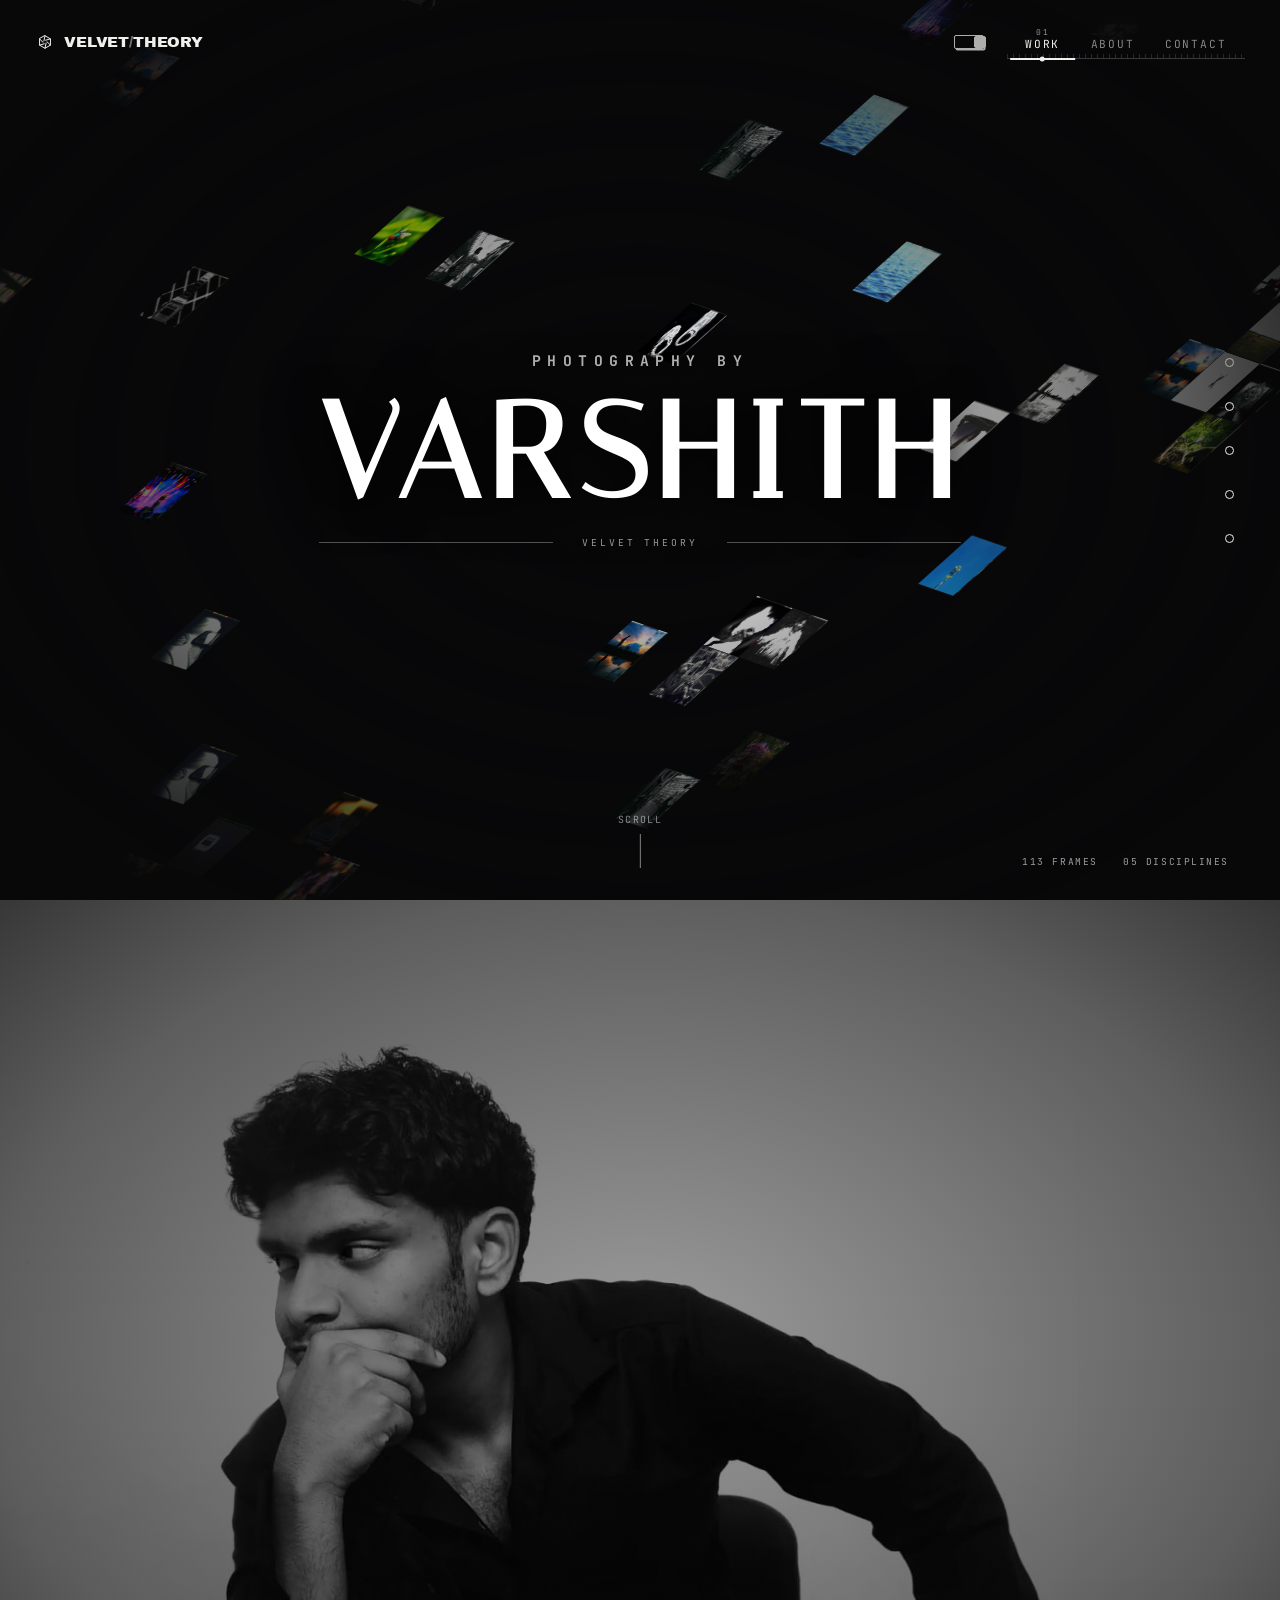
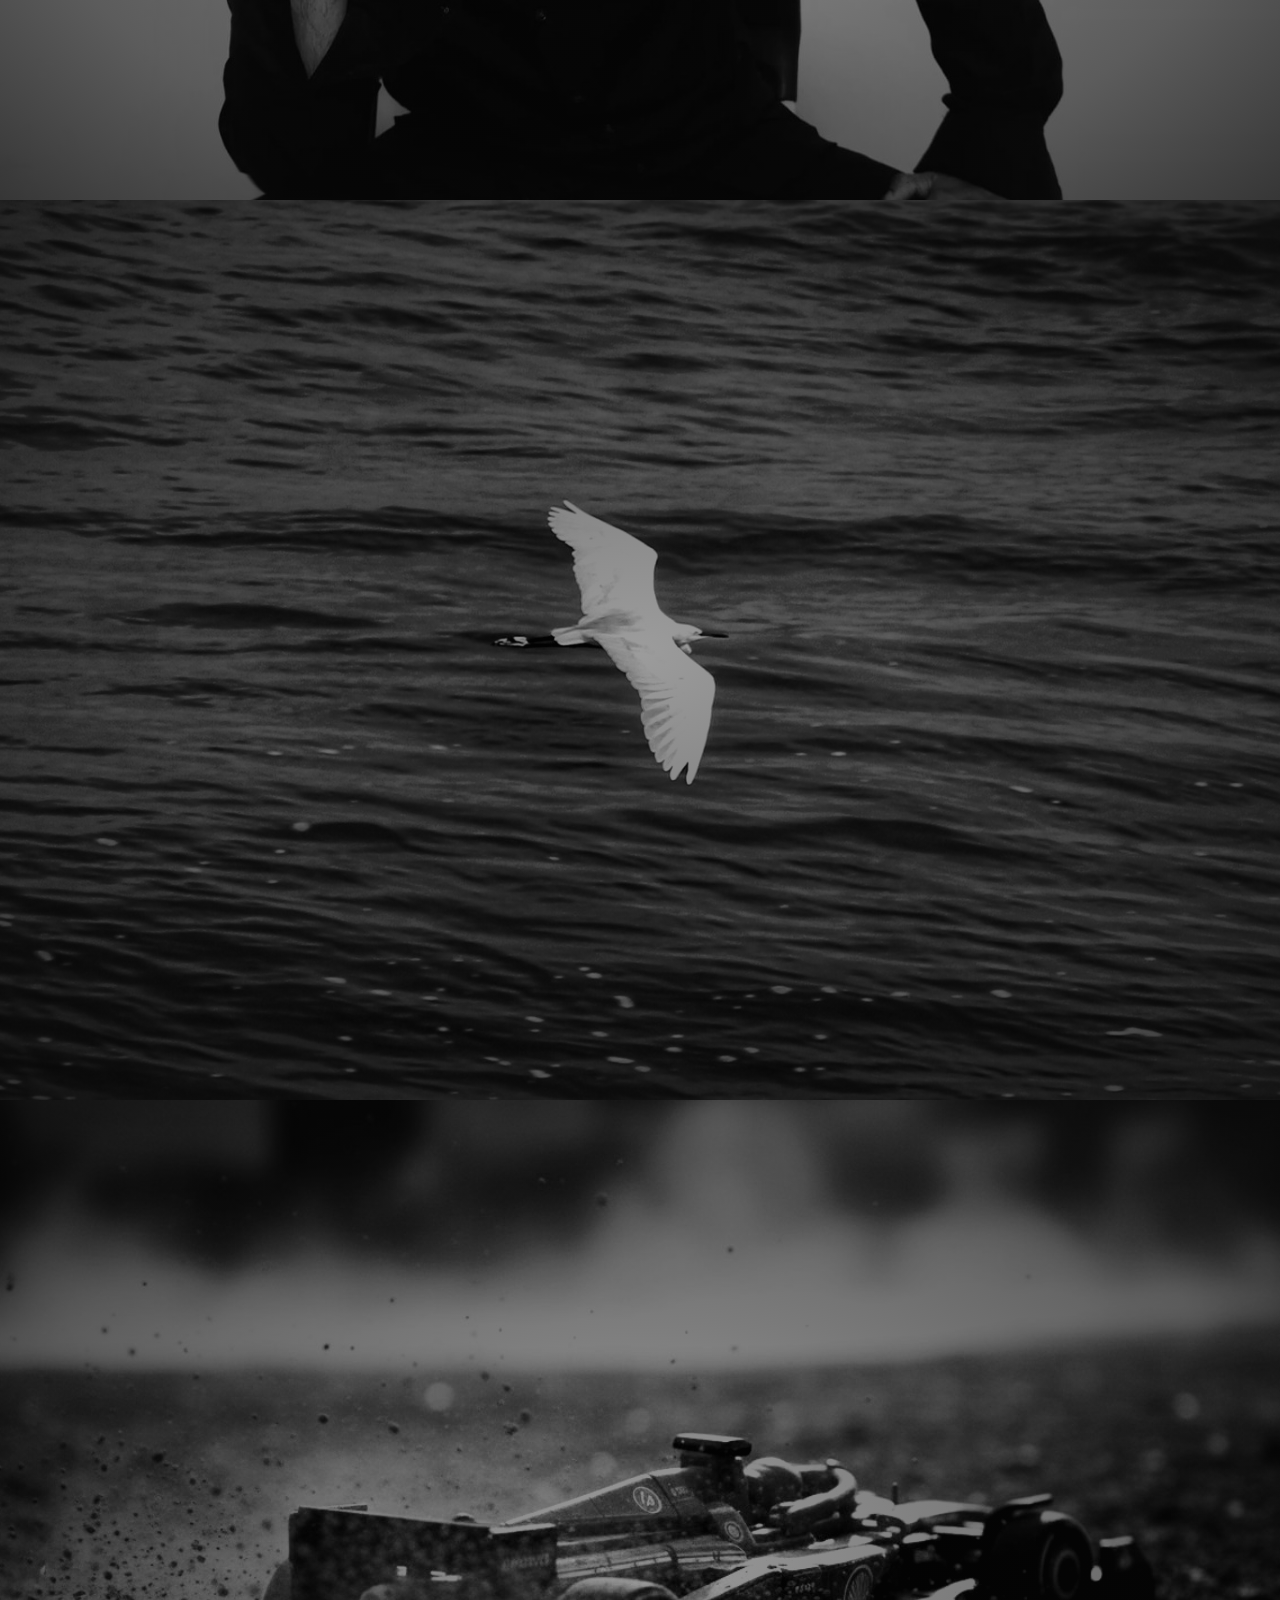
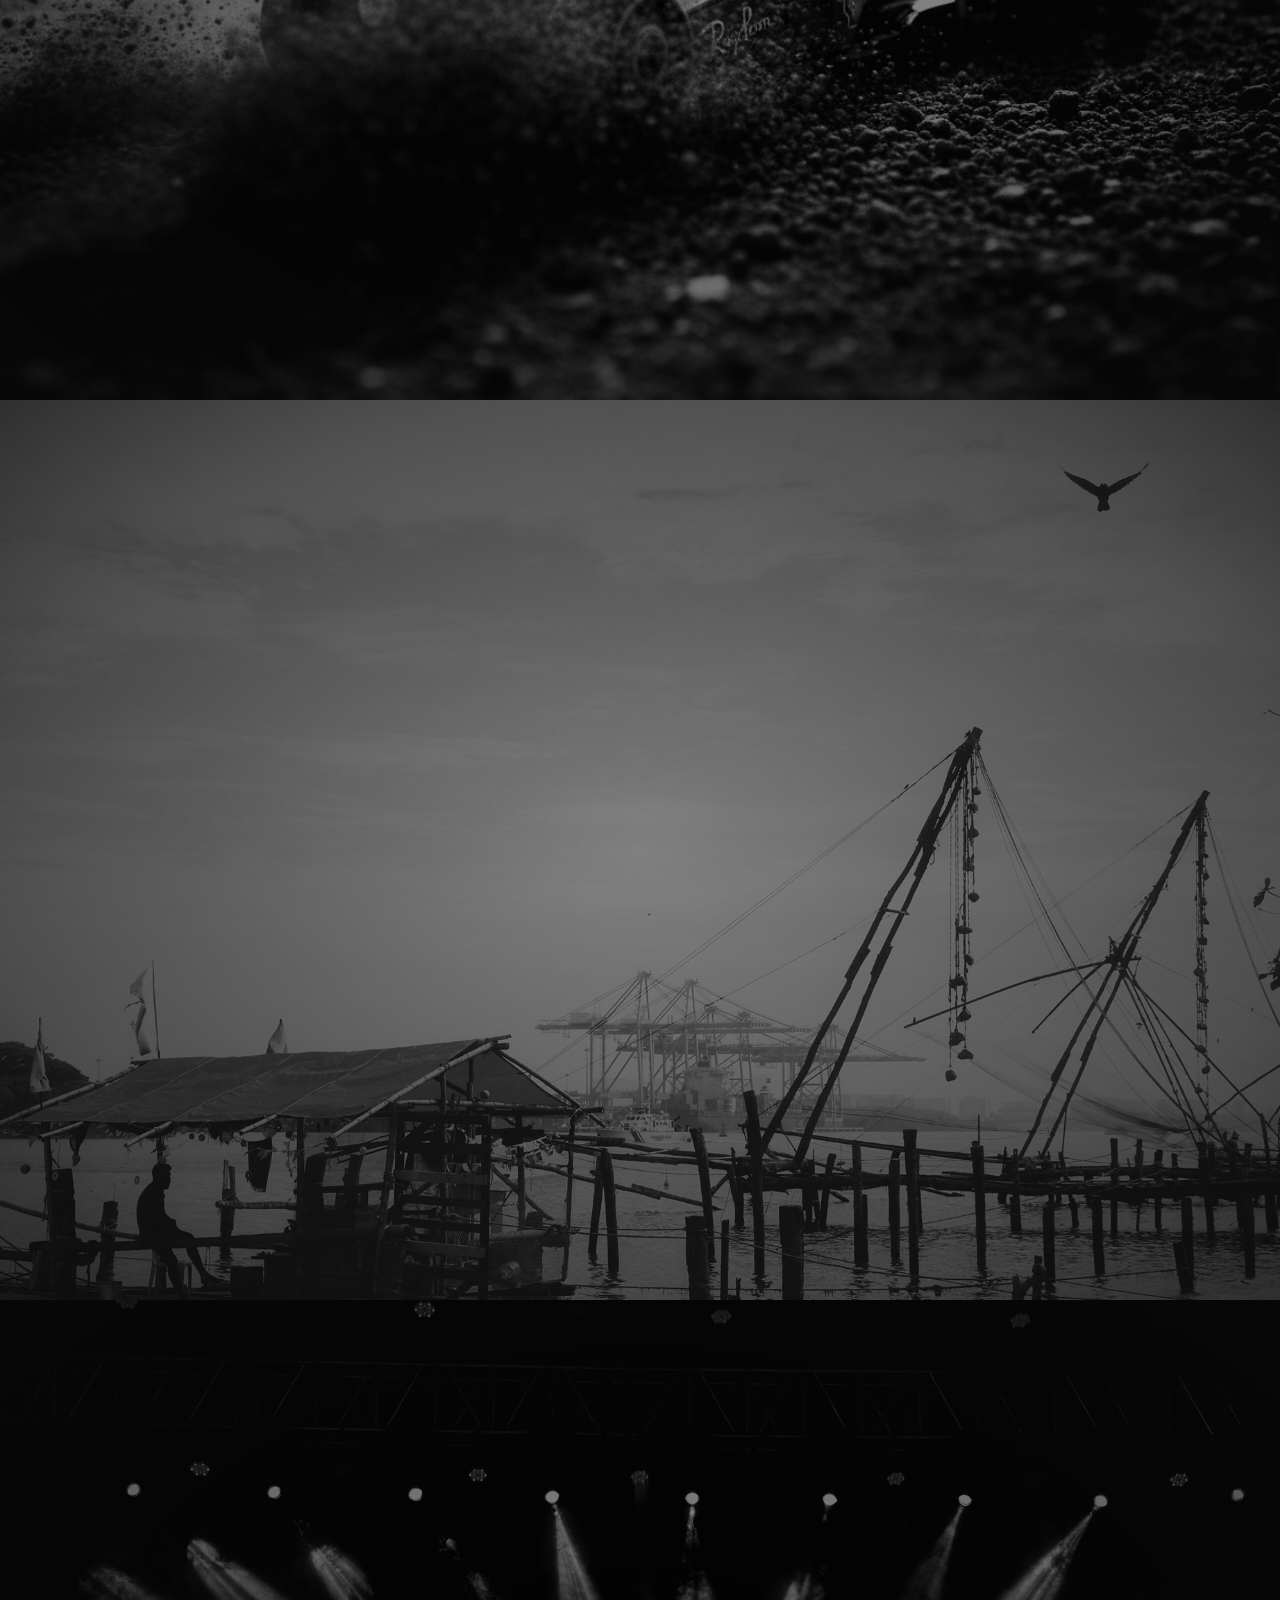
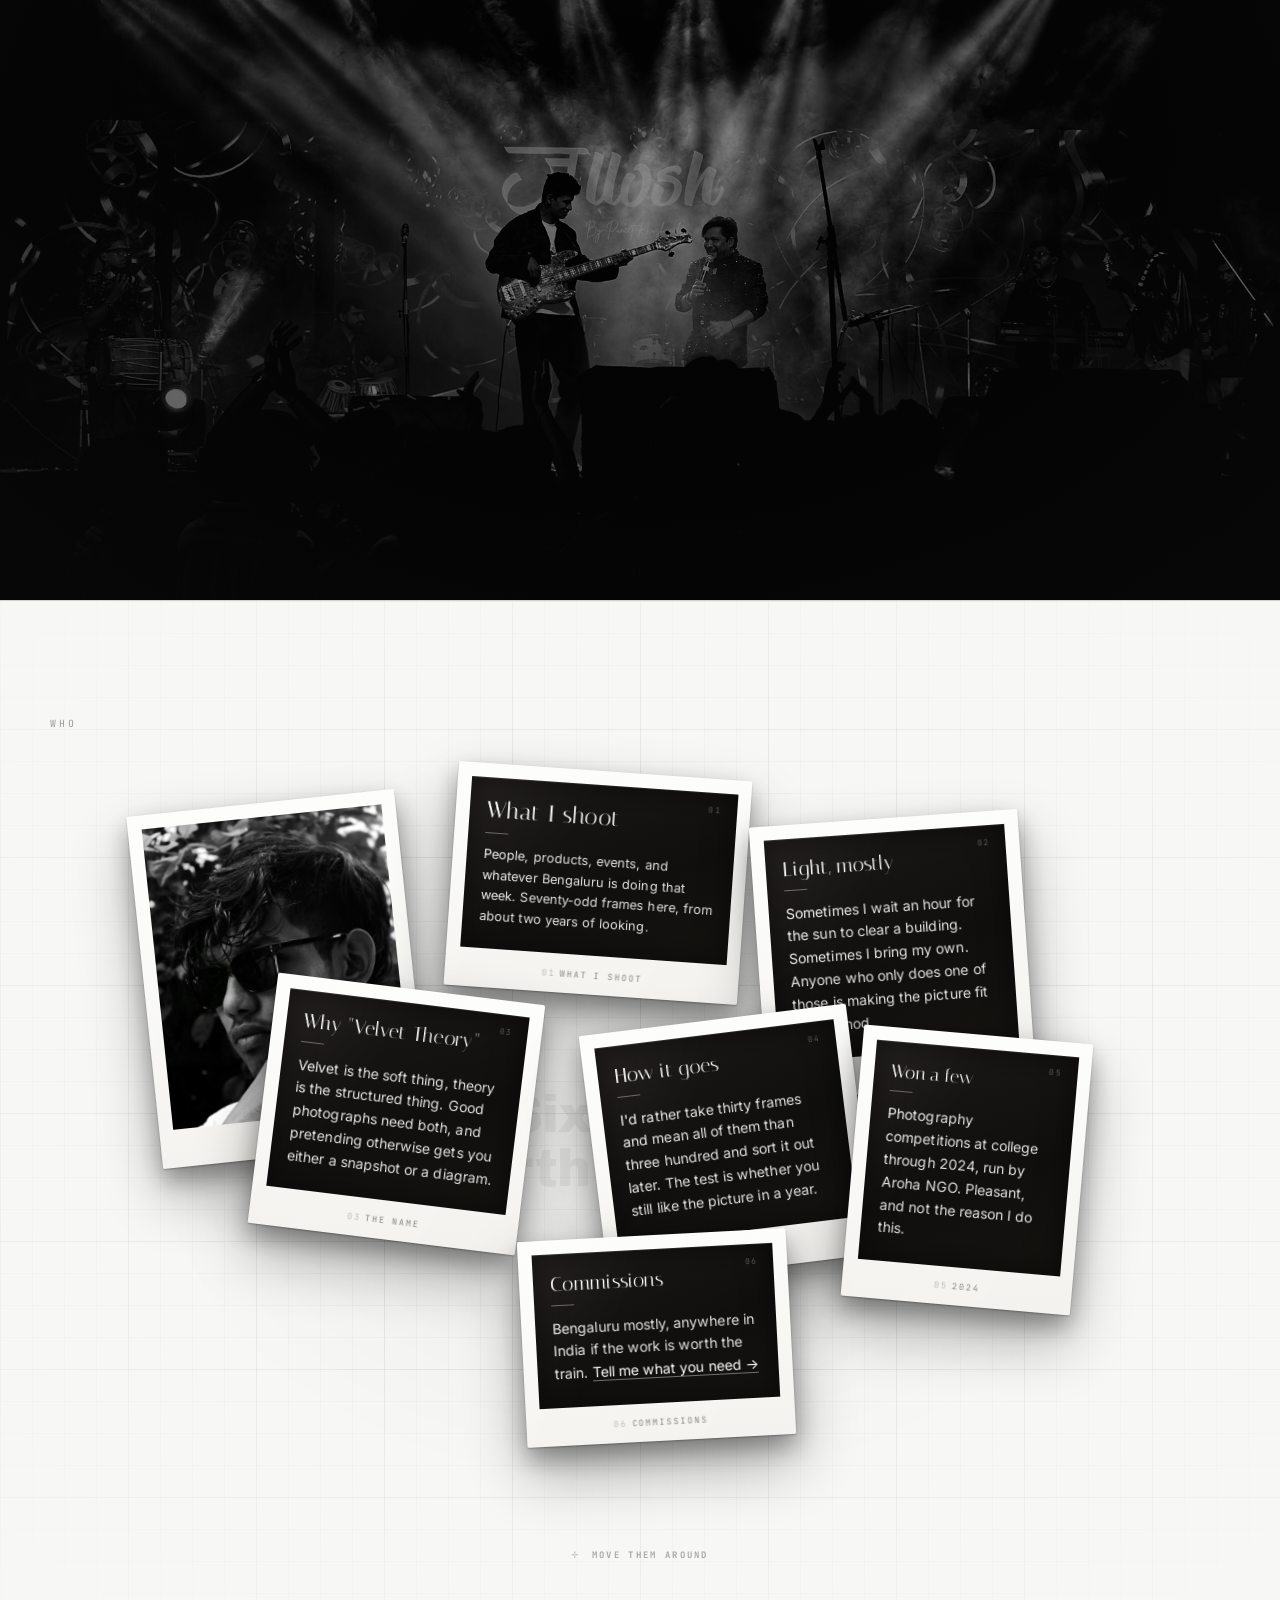
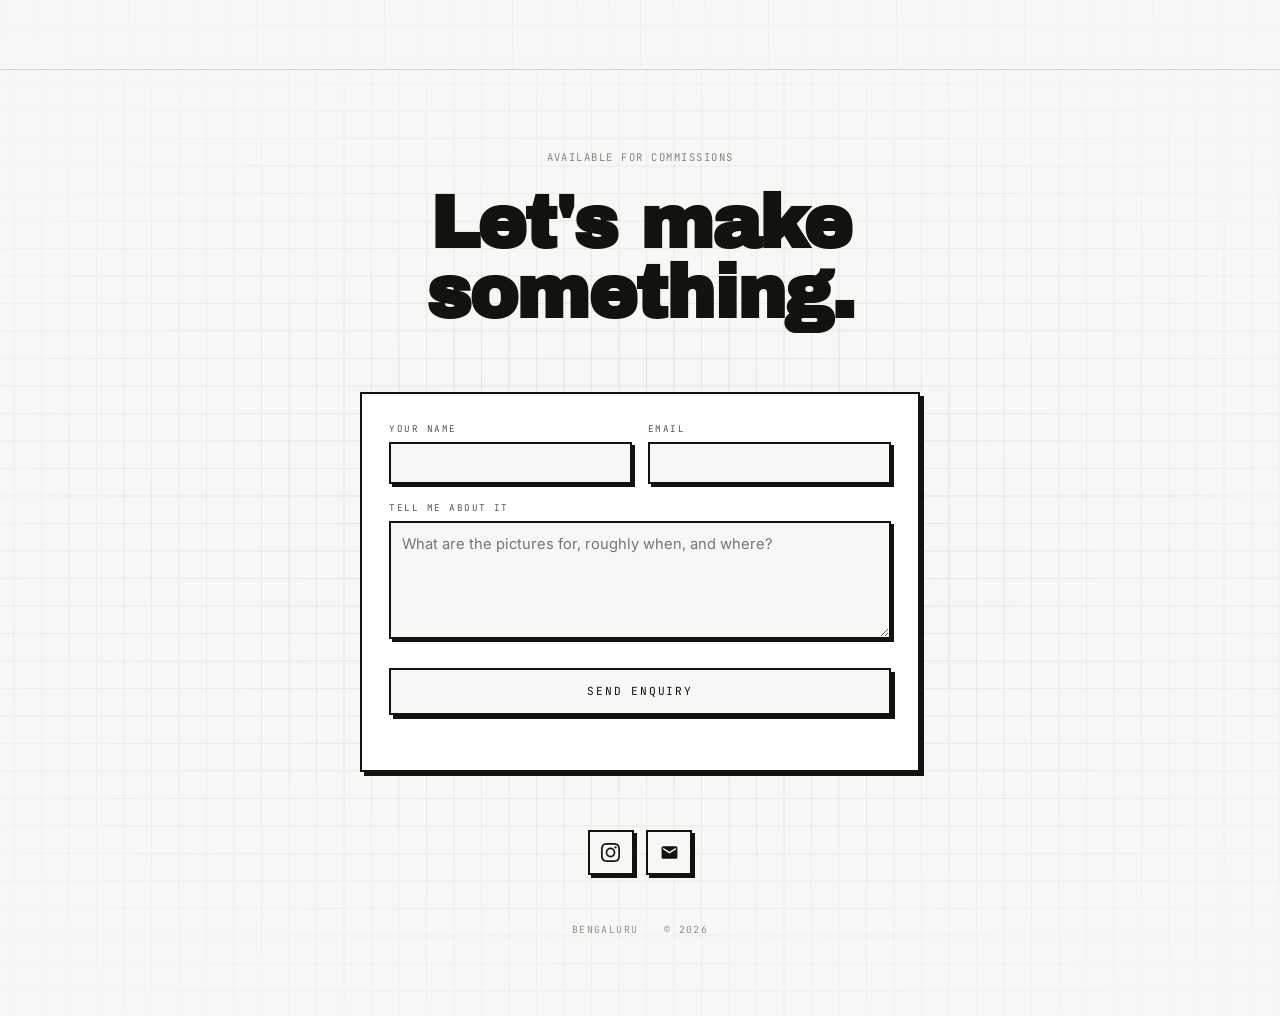
==== V2-PORTFOLIO.html @ 6c927e95 "Larger, brighter body text on the About cards" ====
<!DOCTYPE html>
<html lang="en">
<head>
<meta charset="UTF-8">
<meta name="viewport" content="width=device-width, initial-scale=1.0">
<title>VELVET/THEORY — Varshith · Photography, Bengaluru</title>
<meta name="description" content="Photography by Varshith. Portrait, product, landscape, nature and event work made in Bengaluru. Available for commissions.">
<meta name="author" content="Varshith">
<link rel="canonical" href="https://velvet-theory.netlify.app/">

<!-- How the link looks when someone shares it: WhatsApp, Instagram DMs,
     Twitter, Slack all read these. Without them a shared link is a bare
     URL with no title and no picture, which reads as unfinished. -->
<meta property="og:type" content="website">
<meta property="og:url" content="https://velvet-theory.netlify.app/">
<meta property="og:title" content="VELVET/THEORY — Varshith">
<meta property="og:description" content="Photography made in Bengaluru. Portrait, product, landscape, nature and event work.">
<meta property="og:image" content="https://velvet-theory.netlify.app/images/portraits-03.jpg">
<meta property="og:image:alt" content="A swimmer, face down in still water">
<meta property="og:locale" content="en_IN">
<meta name="twitter:card" content="summary_large_image">
<meta name="twitter:title" content="VELVET/THEORY — Varshith">
<meta name="twitter:description" content="Photography made in Bengaluru.">
<meta name="twitter:image" content="https://velvet-theory.netlify.app/images/portraits-03.jpg">

<!-- the browser tab: a slash on the page's own ground, drawn rather than
     loaded, so it costs nothing and follows the theme -->
<!-- An aperture: six blades around a centre opening, drawn inline as an
     SVG data URI so the tab icon costs no request at all.
     The blades are deliberately chunky — a favicon is rendered at 16px,
     where fine detail turns to mush. Tested by squinting, which is the
     only honest test at that size. -->
<link rel="icon" href="data:image/svg+xml,%3Csvg xmlns='http://www.w3.org/2000/svg' viewBox='0 0 32 32'%3E%3Crect width='32' height='32' rx='4' fill='%23f7f7f5'/%3E%3Cg fill='%230a0a0a'%3E%3Cpath d='M16.0 5.0L25.5 10.5L14.8 12.9ZM25.5 10.5L25.5 21.5L18.1 13.4ZM25.5 21.5L16.0 27.0L19.3 16.5ZM16.0 27.0L6.5 21.5L17.2 19.1ZM6.5 21.5L6.5 10.5L13.9 18.6ZM6.5 10.5L16.0 5.0L12.7 15.5Z'/%3E%3C/g%3E%3C/svg%3E">
<meta name="theme-color" content="#0a0a0a">

<link rel="preconnect" href="https://fonts.googleapis.com">
<link rel="preconnect" href="https://fonts.gstatic.com" crossorigin>
<!-- The hero grid cannot light a single cell until this sheet is decoded,
     and without the hint the browser does not learn it exists until the
     script runs near the foot of the page. Fetching it during parsing
     brings the grid alive noticeably sooner. -->
<link rel="preload" as="image" href="images/_sprite.jpg" fetchpriority="high">

<!-- Italiana is the hero wordmark: a high-contrast display serif, used
     only there. Archivo Black carries the category headings. -->
<link href="https://fonts.googleapis.com/css2?family=Archivo+Black&family=Italiana&family=Inter:wght@300;400;500;600&family=JetBrains+Mono:wght@400;500&display=swap" rel="stylesheet">
<!-- Noto Color Emoji: the rounded, glossy set Android and Instagram use.
     Windows otherwise falls back to Segoe UI Emoji, which is flat and
     two-tone — quite different from what the reference showed. -->
<link href="https://fonts.googleapis.com/css2?family=Noto+Color+Emoji&display=swap" rel="stylesheet">
<script>
  /* Runs before the first pixel. At the foot of the body this would flash
     the wrong ground on every single load.
     Light is the default; a visitor who presses the button is remembered. */
  (function(){
    try{ document.documentElement.setAttribute('data-theme',
           localStorage.getItem('nb-theme') || 'light'); }
    catch(e){ document.documentElement.setAttribute('data-theme','light'); }
  })();

  /* ---- who is allowed to edit -------------------------------------
     The upload, arrange, caption and delete tools are guarded by
     window.READONLY — but nothing ever SET it, so every guard passed and
     the tools were live for visitors. A portfolio that shows its own
     admin buttons reads as unfinished, so the default is now locked.

     Editing turns on only when the page is served from this machine, or
     when ?edit is on the URL. The flag is not security — anyone can set
     it in a console — it is there so the published site looks finished.
     Nothing a visitor could do would reach your photographs anyway: the
     library lives in their own browser, not on a server. */
  (function(){
    var host = location.hostname;
    var local = host === 'localhost' || host === '127.0.0.1' || host === '' ||
                location.protocol === 'file:';
    var asked = /(\?|&)edit(=|&|$)/.test(location.search);
    window.READONLY = !(local || asked);
    /* also as a class, so CSS can drop the editor chrome entirely rather
       than merely hiding it — an off-screen element still takes part in
       layout, and the editor toolbar was widening the page on phones */
    if (window.READONLY) {
      document.addEventListener('DOMContentLoaded', function(){
        document.body.classList.add('readonly');
      });
    }
  })();
</script>
<style>
  :root{
    --ink:#0a0a0a;
    --paper:#f7f7f5;
    --ease: cubic-bezier(.65,0,.35,1);
    --ease-out: cubic-bezier(.16,1,.3,1);

    /* One timing scale, so nothing moves at an arbitrary speed.
       tap  = a control answering a click
       snap = something appearing or changing state
       move = something travelling across the screen
       slow = a photograph revealing itself */
    --t-tap:.18s;
    --t-snap:.32s;
    --t-move:.55s;
    --t-slow:.9s;

    /* frame-detail panel, currently unplaced */
    --meta-fg:#f7f7f5;
    --meta-bright:#ffffff;
    --meta-dim:rgba(247,247,245,.58);
    --meta-line:rgba(247,247,245,.22);
    /* Periwinkle, taken from the reference. No one blue reads well on both
       black and white, so each ground gets its own: brighter here, deeper
       in light mode. Same colour, both above 5:1 against their background. */
    --accent:#7B8CF0;

    /* surfaces, named once and reused */
    --bg:#0a0a0a;
    --fg:#f7f7f5;
    --hair:rgba(247,247,245,.14);
    --hair-soft:rgba(247,247,245,.5);
    --panel:#0c0c0c;
    --veil:rgba(8,8,8,.985);
    --chrome:rgba(10,10,10,.82);   /* floating pills: Back, Add, Arrange */
    --chrome-solid:rgba(10,10,10,.92);
    --wash:247,247,245;            /* the tint used for faint grid lines */
    --shade:0,0,0;                 /* the colour a shadow is made of */
  }

  /* ============================================================
     LIGHT MODE — the same page, white ground and black text.
     Anything printed OVER a photograph keeps its dark scrim: that
     text is white in both modes and needs something to sit on.
     ============================================================ */
  html[data-theme="light"]{
    --bg:#f7f7f5;
    --fg:#12120f;
    --hair:rgba(18,18,15,.16);
    --hair-soft:rgba(18,18,15,.5);
    --panel:#ffffff;
    --veil:rgba(250,250,248,.985);
    --chrome:rgba(250,250,248,.86);
    --chrome-solid:rgba(252,252,250,.95);
    --wash:18,18,15;
    --shade:80,78,70;
    --accent:#4055C8;
  }
  *{margin:0;padding:0;box-sizing:border-box;}
  html{scroll-behavior:smooth;}
  html,body{background:var(--bg); color:var(--fg); transition:background-color var(--t-move) var(--ease), color var(--t-move) var(--ease);}
  body{
    font-family:'Inter',sans-serif;
    overflow-x:hidden;
    -webkit-font-smoothing:antialiased;
  }
  a{color:inherit; text-decoration:none;}
  button{font:inherit; color:inherit; background:none; border:none; cursor:pointer;}

  /* Keyboard users need to see where they are. :focus-visible shows this
     only for keyboard navigation, never on a mouse click. */
  :focus{outline:none;}
  :focus-visible{
    outline:2px solid var(--accent);
    outline-offset:3px;
    border-radius:2px;
  }
  /* a skip link, so the keyboard can reach the work without walking the hero */
  .skip{
    position:fixed; top:-100px; left:1rem; z-index:200;
    padding:.7rem 1.2rem; background:var(--fg); color:var(--bg);
    font-family:'JetBrains Mono',monospace; font-size:.66rem;
    letter-spacing:.14em; text-transform:uppercase; border-radius:999px;
    transition:top var(--t-snap) var(--ease-out);
  }
  .skip:focus{top:1rem;}

  /* monospace is the "futuristic" register — labels, numbers, meta only */
  .mono{font-family:'JetBrains Mono',monospace; letter-spacing:.14em; text-transform:uppercase;}

  /* ============================================================
     TOP BAR
     ============================================================ */
  .topbar{
    position:fixed; top:0; left:0; right:0; z-index:80;
    display:flex; justify-content:space-between; align-items:center;
    padding:1.5rem 2.2rem;
    mix-blend-mode:difference; pointer-events:none;
  }
  .topbar > *{pointer-events:auto;}
  /* This bar floats over PHOTOGRAPHS, not over the page, and it uses
     difference blend to invert itself against whatever is behind. So it
     must start from white in both modes: in light mode the inherited
     colour went near-black, and near-black differenced against a dark
     photo is still near-black — the nav vanished. */
  html[data-theme="light"] .topbar{color:#f7f7f5;}
  /* the button and the nav travel together on the right, so the bar stays
     a two-child layout and space-between keeps working */
  .topright{display:flex; align-items:center; gap:1.4rem;}

  /* ============================================================
     THEME BUTTON
     Inside the top bar, so it inherits the difference blend and stays
     legible over any photograph — the same trick the nav links use.
     ============================================================ */
  /* A hard-edged switch: square corners, a solid offset shadow, and a
     knob that slides. Kept as a <button> rather than the usual
     label+checkbox so the existing aria-checked wiring still applies —
     a role="switch" button is also what a screen reader wants here.

     Every colour is currentColor, never a fixed hex. The bar is
     mix-blend-mode:difference, so a hardcoded #323232 would invert to
     something arbitrary over a photograph; drawing from the inherited
     colour keeps the switch legible on any ground, in both themes. */
  .theme-btn{
    position:relative;
    width:30px; height:14px; flex:0 0 auto;
    padding:0; border:1px solid currentColor; border-radius:2px;
    background:transparent; cursor:pointer;
    box-shadow:1.5px 1.5px 0 currentColor;
    opacity:.72;
    transition:opacity var(--t-tap) var(--ease),
               box-shadow var(--t-tap) var(--ease),
               transform var(--t-tap) var(--ease);
  }
  .theme-btn:hover{opacity:1;}
  /* pressed: the button travels into its own shadow */
  .theme-btn:active{
    transform:translate(1px,1px);
    box-shadow:.5px .5px 0 currentColor;
  }
  .theme-btn:focus-visible{
    outline:1px solid var(--accent); outline-offset:3px;
  }
  /* the knob. Inset by a pixel top and bottom so the bar reads as a track
     around it rather than a box the knob fills. */
  .theme-btn i{
    position:absolute; top:50%; left:-1px;
    width:12px; height:12px; margin-top:-6px;
    border:1px solid currentColor; border-radius:2px;
    background:transparent;
    transition:transform var(--t-snap) var(--ease),
               background var(--t-snap) var(--ease);
  }
  /* light mode: the knob slides right and fills, so the switch reads as
     "on" exactly when the page is light */
  html[data-theme="light"] .theme-btn i{
    /* 20px, not 18: the knob starts at left:-1px so it overhangs the
       track by its own border. To overhang equally on the right it must
       travel the full 30 - 12 + 2 = 20. At 18 it stopped a pixel inside,
       which read as lopsided. */
    transform:translateX(20px);
    background:currentColor;
  }
  /* the label is for screen readers only — the switch says it visually */
  .theme-btn span{
    position:absolute; width:1px; height:1px; padding:0; margin:-1px;
    overflow:hidden; clip:rect(0 0 0 0); white-space:nowrap; border:0;
  }
  .brand{
    display:inline-flex; align-items:center; gap:.55rem;
    font-family:'Archivo Black',sans-serif; font-size:.95rem; letter-spacing:-0.01em;
  }
  /* the fine-line aperture. It turns when you approach the wordmark —
     an aperture's blades rotate as it stops down, so the movement is the
     thing the shape actually does rather than decoration. */
  .brand-mark{
    width:20px; height:20px; flex:none;
    transition:transform .55s cubic-bezier(.2,.9,.3,1);
  }
  .brand:hover .brand-mark{ transform:rotate(60deg); }
  /* only the SLASH is dimmed, not every span inside the brand — the
     mark's own elements would otherwise be knocked back too */
  .brand-text > span{opacity:.45;}

  /* ============================================================
     NAVIGATION — an exposure dial, not a menu.
     The links sit as detents along a milled rail. A marker travels
     between them and settles, the way a camera dial finds its stop.
     ============================================================ */
  .topnav{
    position:relative;
    display:flex; align-items:stretch; gap:0;
    padding:0 .2rem;
  }
  /* the rail the detents sit on */
  .topnav::before{
    content:''; position:absolute; left:0; right:0; bottom:0; height:1px;
    background:currentColor; opacity:.22;
  }
  /* milled teeth, like the knurling on a lens barrel */
  .topnav::after{
    content:''; position:absolute; left:0; right:0; bottom:1px; height:4px;
    background:repeating-linear-gradient(to right,
      currentColor 0 1px, transparent 1px 6px);
    opacity:.14;
  }

  /* Work carries the ring, so it needs to behave as a plain flex item */
  .nav-dial{position:relative; display:flex;}

  .nav-item{
    position:relative; display:flex; flex-direction:column;
    align-items:center; justify-content:flex-end;
    padding:.2rem .95rem .5rem;
    font-size:.7rem; letter-spacing:.16em; text-transform:uppercase;
    opacity:.55;
    transition:opacity var(--t-snap) var(--ease-out);
  }
  .nav-item:hover, .nav-item.on{opacity:1;}

  /* the index, rising into view as the dial reaches this stop */
  .nav-item i{
    font-style:normal; font-size:.5rem; letter-spacing:.18em;
    opacity:0; transform:translateY(4px);
    transition:opacity var(--t-snap) var(--ease-out),
               transform var(--t-snap) var(--ease-out);
  }
  .nav-item:hover i, .nav-item.on i{opacity:.6; transform:none;}

  /* each detent's own notch on the rail */
  .nav-item::after{
    content:''; position:absolute; left:50%; bottom:0;
    width:1px; height:5px; background:currentColor;
    transform:translateX(-50%) scaleY(0); transform-origin:50% 100%;
    transition:transform var(--t-snap) var(--ease-out);
  }
  .nav-item:hover::after{transform:translateX(-50%) scaleY(1);}

  /* the marker that travels between stops, with a slight settle */
  .nav-marker{
    position:absolute; bottom:-1px; left:0; height:2px;
    background:currentColor;
    width:var(--w, 0px);
    transform:translateX(var(--x, 0px));
    opacity:0;
    transition:transform .42s cubic-bezier(.34,1.32,.44,1),
               width     .42s cubic-bezier(.34,1.32,.44,1),
               opacity var(--t-tap) var(--ease);
  }
  .topnav:hover .nav-marker, .nav-marker.parked{opacity:1;}
  /* a bead riding the marker, so the stop reads as mechanical */
  .nav-marker::before{
    content:''; position:absolute; left:50%; top:50%;
    width:5px; height:5px; border-radius:50%;
    transform:translate(-50%,-50%);
    background:currentColor;
  }

  /* ---- the second ring: disciplines, revealed by holding Work ----
     It sits on its own plate rather than inheriting the difference
     blend, so the photographs behind cannot make it illegible. */
  .nav-ring{
    position:absolute; top:calc(100% + .75rem); right:0;
    z-index:82; mix-blend-mode:normal;
    display:flex; flex-direction:column;
    padding:.5rem 0;
    background:var(--chrome-solid);
    border:1px solid var(--hair);
    backdrop-filter:blur(14px);
    opacity:0; visibility:hidden;
    transform:translateY(-6px);
    transition:opacity var(--t-tap) var(--ease-out),
               transform var(--t-snap) var(--ease-out),
               visibility var(--t-snap);
  }
  .nav-dial.open .nav-ring{opacity:1; visibility:visible; transform:none;}

  .ring-item{
    position:relative;
    display:grid; grid-template-columns:1.6rem 1fr auto;
    align-items:center; gap:.9rem;
    padding:.5rem 1.1rem .5rem .9rem;
    font-family:'JetBrains Mono',monospace;
    font-size:.64rem; letter-spacing:.14em; text-transform:uppercase;
    color:rgba(var(--wash),.55); white-space:nowrap;
    transition:color var(--t-tap) var(--ease), background var(--t-tap) var(--ease);
  }
  .ring-item:hover{color:var(--fg); background:rgba(var(--wash),.06);}
  .ring-item b{font-weight:400; opacity:.4; font-size:.56rem;}
  .ring-item span{color:var(--accent); opacity:0; font-size:.56rem;
                  transition:opacity var(--t-tap) var(--ease);}
  .ring-item:hover span{opacity:.85;}
  /* the detent notch, on the left edge */
  .ring-item::before{
    content:''; position:absolute; left:0; top:50%;
    width:2px; height:0; background:var(--accent);
    transform:translateY(-50%);
    transition:height var(--t-snap) var(--ease-out);
  }
  .ring-item:hover::before{height:62%;}
  /* a category with no work yet reads as unavailable */
  .ring-item.empty{opacity:.34; pointer-events:none;}

  /* The hidden one. It sits in the dropdown looking like the rest until
     you touch it, then the whole row goes red — the only announcement
     this category gets anywhere on the site. */
  .ring-item.wild:hover{
    background:#C81E1E;                 /* white text reads at 5.35:1 */
    color:#fff;
  }
  .ring-item.wild:hover b,
  .ring-item.wild:hover span{color:#fff; opacity:.8;}
  .ring-item.wild:hover::before{background:#fff;}
  /* an empty hidden category still answers the hover, so it reads as
     deliberate rather than broken */
  .ring-item.wild.empty{opacity:.5; pointer-events:auto;}

  @media (max-width:820px){ .nav-ring{display:none;} }

  /* ============================================================
     SCROLL PROGRESS + SECTION INDEX
     ============================================================ */
  .progress{
    position:fixed; top:0; left:0; height:2px; width:100%;
    background:#f7f7f5; transform:scaleX(0); transform-origin:0 50%;
    z-index:90; pointer-events:none; mix-blend-mode:difference;
  }
  @supports (animation-timeline: scroll()){
    .progress{animation:grow linear both; animation-timeline:scroll(root block);}
  }
  @keyframes grow{from{transform:scaleX(0);} to{transform:scaleX(1);}}

  /* right-hand dot index */
  .dots{
    position:fixed; right:1.8rem; top:50%; transform:translateY(-50%);
    z-index:70; display:flex; flex-direction:column; gap:0;
    mix-blend-mode:difference;
  }
  /* the dot is 7px of ink, but the hit area is a comfortable 44px */
  .dot{
    width:44px; height:44px; padding:0; border:none; background:none;
    display:grid; place-items:center; cursor:pointer;
  }
  /* Same reasoning as the top bar: these sit over photographs and
     difference-blend, so they are white in both modes. */
  .dot::before{
    content:''; width:7px; height:7px; border-radius:50%;
    border:1px solid #f7f7f5; background:transparent;
    transition:background var(--t-snap) var(--ease), transform var(--t-snap) var(--ease);
  }
  .dot.on::before{background:#f7f7f5; transform:scale(1.35);}

  /* ============================================================
     HERO
     ============================================================ */
  /* The hero is a room you stand inside, not a title card: frames drift
     behind the type at different depths, and the whole field answers the
     cursor. Asymmetric by construction. */
  /* Black in both themes: the grid and the wordmark are both built to
     sit on it, and a white hero would leave the lit cells nothing to
     read against. */
  .hero{
    height:100svh; position:relative; overflow:hidden;
    display:grid; place-content:center;
    padding:0 clamp(1.2rem,4vw,4.4rem);
    background:#080809;
    text-align:center;
  }
  /* ---- the pixel grid -----------------------------------------------
     The hero itself: a skewed lattice of the whole library, black at
     rest. A slow wave lights a few cells by itself; the cursor lights
     what it passes over. The wordmark sits in the clear centre, where
     the vignette holds the grid back. */
  .hero-grid{
    position:absolute; inset:0; z-index:0;
    overflow:hidden; pointer-events:none;
  }
  .hero-grid .boxes{
    position:absolute; inset:0;
    display:grid;
    transform:translate(-40%,-30%) skewX(-48deg) skewY(14deg) scale(.68);
    transform-origin:center;
    width:220%; height:240%;
    /* the cells themselves take the cursor; the layer does not, so the
       hero's own swipe and wheel handling is untouched */
    pointer-events:auto;
  }
  .hero-grid .cell{
    position:relative; overflow:hidden;
    border-right:1px solid rgba(247,247,245,.09);
    border-top:1px solid rgba(247,247,245,.09);
    background-color:#060607;
    background-image:none;
    background-size:1100% 1100%;
    background-position:var(--bx) var(--by);
    background-repeat:no-repeat;
    /* brighter than the photograph really is, so a 72px square still
       reads at a glance against the black */
    filter:brightness(1.35) contrast(1.06) saturate(1.1);
    opacity:0;
    transition:opacity 2.2s cubic-bezier(.33,0,.5,1);
    will-change:opacity;
  }
  .hero-grid .boxes.tracking .cell{
    transition:opacity .34s cubic-bezier(.4,0,.6,1);
  }
  .hero-grid .boxes.tracking .cell.lit{
    transition:opacity .12s cubic-bezier(.22,1,.36,1);
  }
  .hero-grid .cell.lit{
    opacity:.92;
    transition:opacity .42s cubic-bezier(.22,1,.36,1);
  }
  /* the faint lattice, on its own layer so a lit photograph does not
     cover the rules that give the grid its shape */
  .hero-grid .ticks{
    position:absolute; inset:0; z-index:1; pointer-events:none;
    background-image:
      linear-gradient(to right, rgba(247,247,245,.10) 0 1px, transparent 1px),
      linear-gradient(to bottom, rgba(247,247,245,.10) 0 1px, transparent 1px);
    transform:translate(-40%,-30%) skewX(-48deg) skewY(14deg) scale(.68);
    transform-origin:center;
    width:220%; height:240%;
  }
  @media (prefers-reduced-motion:reduce){
    .hero-grid .cell{transition:none;}
  }

  /* The vignette: black everywhere except a clear ellipse at the centre,
     so the grid reads as a field receding into the dark and the wordmark
     has somewhere quiet to sit. Dark in BOTH modes — the hero is black
     either way, and the type on it is white.

     There is deliberately NO fade to --bg at the foot. The hero is black
     while the page below follows the theme, so such a gradient ran to
     white in light mode — a grey wash across the bottom of the grid.
     The hero simply ends, and the section below begins. */
  .hero-mask{
    position:absolute; inset:0; z-index:1; pointer-events:none;
    background:#080809;
    -webkit-mask-image:radial-gradient(ellipse 62% 62% at 50% 50%, transparent 8%, #000 100%);
    mask-image:radial-gradient(ellipse 62% 62% at 50% 50%, transparent 8%, #000 100%);
  }

  /* The wordmark sits in the clear centre of the vignette. It takes no
     pointer events, so the cells behind it still light as the cursor
     crosses the middle of the grid. */
  /* inline-block so the block is only as wide as the wordmark inside it —
     the ruled name below then spans exactly the mark's width rather than
     the whole hero */
  .hero-type{
    position:relative; z-index:3; pointer-events:none;
    display:inline-block; max-width:100%;
  }
  /* ---- the wordmark ------------------------------------------------
     THE NAME LEADS. "Photography" is a category — every photographer's
     site could carry that word. "Varshith" is the only word on the screen
     that is his, so it takes the display size and "Photography by"
     becomes the small label that qualifies it.

     Italiana: a high-contrast display serif, set solid. Every piece
     carries a text-shadow because this sits over the pixel grid, and a
     lit cell behind a hairline serif would otherwise swallow it. */
  .hero h1{
    position:relative; display:block;
    margin:0;
  }
  .hero .kick{
    display:block;
    font-family:'JetBrains Mono',monospace;
    font-size:clamp(.66rem,1.5vw,.92rem);
    letter-spacing:.44em; text-transform:uppercase;
    color:rgba(255,255,255,.7);
    margin-bottom:clamp(.9rem,2vw,1.4rem);
    text-shadow:0 1px 18px rgba(0,0,0,.95);
  }
  .hero .word{
    display:block;
    font-family:'Italiana',serif; color:#fff;
    font-size:clamp(2.6rem,13vw,8.4rem);
    line-height:.9; letter-spacing:.07em;
    white-space:nowrap;
    text-shadow:0 2px 34px rgba(0,0,0,.8), 0 0 60px rgba(0,0,0,.5);
  }
  /* The mark is deliberately STATIC. The grid behind it already answers
     the cursor; a second thing responding in the same space made the
     centre of the page busy rather than alive. */

  /* ---- the ruled name ----------------------------------------------
     A centred line with a rule running out to each side. The rules are
     flex children that grow, so they always meet the name and the line
     stays centred at any width. They are explicitly white: currentColor
     would drag them to the name's colour. */
  .hero-line{
    display:flex; align-items:center; gap:clamp(.9rem,2.4vw,1.8rem);
    margin-top:clamp(1rem,2.2vw,1.4rem);
    width:100%;
  }
  .hero-line::before, .hero-line::after{
    content:''; flex:1 1 auto; height:1px; background:rgba(255,255,255,.3);
  }
  .hero-line b{
    flex:0 0 auto; font-weight:400;
    font-family:'JetBrains Mono',monospace;
    font-size:clamp(.5rem,.98vw,.6rem);
    letter-spacing:.3em; text-transform:uppercase;
    color:rgba(255,255,255,.6);
    text-shadow:0 1px 14px rgba(0,0,0,.95);
  }
  .hero-foot{
    position:absolute; bottom:2rem; right:clamp(1.2rem,4vw,4.4rem); z-index:3;
    display:flex; gap:1.6rem;
    font-family:'JetBrains Mono',monospace;
    font-size:.6rem; letter-spacing:.16em; text-transform:uppercase;
    color:rgba(255,255,255,.6);   /* also on the hero photo */
  }
  @media (max-width:820px){
    .hero-foot{display:none;}
  }
  .scroll-cue{
    position:absolute; bottom:2rem; left:50%; transform:translateX(-50%);
    z-index:3;
    font-size:.62rem; opacity:.5; display:flex; flex-direction:column;
    align-items:center; gap:.5rem;
    color:#fff;
  }
  .scroll-cue i{
    display:block; width:1px; height:34px; background:#fff;
    transform-origin:50% 0; animation:cue 2.1s var(--ease) infinite;
  }
  @keyframes cue{
    0%{transform:scaleY(0); opacity:0;}
    35%{transform:scaleY(1); opacity:.8;}
    75%{transform:scaleY(1); opacity:.8;}
    100%{transform:scaleY(0) translateY(34px); opacity:0;}
  }

  /* ============================================================
     CATEGORY SECTIONS — the core of the reference
     ============================================================ */
  .cat{
    position:relative; height:100svh; overflow:hidden;
    cursor:pointer;
  }
  .cat-media{position:absolute; inset:0;}
  .cat-media img{
    width:100%; height:100%; object-fit:cover; display:block;
    /* desaturated by default; the section under the cursor comes to life */
    filter:grayscale(1) contrast(1.06) brightness(.72);
    transform:scale(1.04);
    /* Deliberately slower than the UI scale: the photograph coming to life
       is a cinematic reveal, not a control responding to a click. */
    transition:filter 1.05s var(--ease-out), transform 1.4s var(--ease-out);
  }
  .cat.live .cat-media img{
    filter:grayscale(0) contrast(1.02) brightness(.86);
    transform:scale(1);
  }
  /* a vignette so the type always holds, whatever the photo does.
     Night darkens the frame; day lifts it and the titles go to ink. */
  .cat-media::after{
    content:''; position:absolute; inset:0; pointer-events:none;
    background:radial-gradient(ellipse at center,
      rgba(10,10,10,.16) 0%, rgba(10,10,10,.52) 72%, rgba(10,10,10,.74) 100%);
    transition:background var(--t-move) var(--ease);
  }

  /* the title layer — driven by scroll, JS writes the custom properties */
  .cat-type{
    position:absolute; inset:0; display:flex; flex-direction:column;
    align-items:center; justify-content:center; text-align:center;
    pointer-events:none; z-index:2;
    opacity:var(--t-op, 1);
    transform:translateY(var(--t-y, 0px));
    will-change:opacity, transform;
  }
  .cat-title{
    font-family:'Archivo Black',sans-serif;
    font-size:clamp(2.6rem,11.5vw,10rem); line-height:.86;
    letter-spacing:-0.035em; color:#fff;
    text-shadow:0 2px 46px rgba(0,0,0,.34);
    transition:color var(--t-move) var(--ease), text-shadow var(--t-move) var(--ease);
  }
  .cat-sub{
    font-size:clamp(.62rem,1.25vw,.82rem); letter-spacing:.42em;
    text-transform:uppercase; margin-top:1.15rem; color:rgba(255,255,255,.82);
    transition:color var(--t-move) var(--ease);
  }
  /* hairline frame — the "graphic" register */
  .cat-frame{
    position:absolute; inset:1.35rem; z-index:3; pointer-events:none;
    border:1px solid rgba(255,255,255,.16);
    opacity:0; transition:opacity var(--t-move) var(--ease);
  }
  .cat.live .cat-frame{opacity:1;}
  /* enter cue, bottom centre */
  .cat-enter{
    position:absolute; left:50%; bottom:2.4rem; transform:translateX(-50%) translateY(8px);
    z-index:3; font-size:.64rem; color:#fff;
    display:flex; align-items:center; gap:.5rem;
    opacity:0; transition:opacity var(--t-move) var(--ease), transform var(--t-move) var(--ease);
  }
  .cat.live .cat-enter{opacity:.9; transform:translateX(-50%) translateY(0);}
  .cat-enter b{
    width:26px; height:1px; background:currentColor; display:block;
    transition:width var(--t-move) var(--ease-out);
  }
  .cat:hover .cat-enter b{width:44px;}

  /* ============================================================
     CATEGORY VIEW — full-screen overlay, scrolls its own content
     ============================================================ */
  .catview{
    position:fixed; inset:0; z-index:100; background:var(--bg);
    overflow-y:auto; overscroll-behavior:contain;
    opacity:0; visibility:hidden;
    transition:opacity var(--t-move) var(--ease), visibility var(--t-move);
  }
  .catview.open{opacity:1; visibility:visible;}
  body.locked{overflow:hidden;}
  /* pull down from the top of a category to dismiss it */
  .catview.dragging{transition:none;}
  .cv-pull{
    position:fixed; left:50%; top:0; z-index:112;
    transform:translate(-50%, calc(-100% + var(--pull, 0px)));
    display:flex; flex-direction:column; align-items:center; gap:.45rem;
    padding:.8rem 1.3rem .9rem; pointer-events:none;
    font-size:.58rem; letter-spacing:.16em; text-transform:uppercase;
    color:var(--fg); opacity:0;
  }
  .catview.dragging ~ .cv-pull{opacity:1;}
  .cv-pull i{
    display:block; width:42px; height:3px; border-radius:2px;
    background:#fff; opacity:.35;   /* on the cover photo, so white in both modes */
    transition:opacity var(--t-tap), transform var(--t-tap);
  }
  .cv-pull.armed i{opacity:1; transform:scaleX(1.35);}

  /* The bottom padding is tight on purpose: the title sits at the very
     foot of the band so the upper two thirds of the cover are clear of
     type. It used to sit higher and land across the sitter's face. */
  .cv-head{
    position:relative; min-height:56svh;
    display:flex; flex-direction:column; justify-content:flex-end;
    padding:7rem 2.2rem 1.8rem; overflow:hidden;
  }
  /* Each cover gets its OWN vertical anchor, set by --cv-pos below.
     One rule cannot serve six photographs whose subjects sit in
     different places: pinning everything to the top lifted the sitter
     clear on PORTRAIT but dropped the car onto the title on PRODUCT,
     and cut the lizard's head off on CRAZY STUFF. The anchor is chosen
     per photograph so the title always falls on the emptiest part of
     the frame. */
  .cv-head::before{
    content:''; position:absolute; inset:0;
    background:var(--cv-cover) center var(--cv-pos,50%)/cover no-repeat;
    /* Let the photograph read. It was crushed to .4 because the page
       behind it was black anyway; on white that just looked broken. */
    filter:grayscale(1) brightness(.78); transform:scale(1.06);
  }
  /* PORTRAIT — he sits low in frame, so lift him: the title then falls
     on the empty wall beneath him. */
  .catview[data-cat="portrait"]  .cv-head::before{--cv-pos:18%;}
  /* PRODUCT — the car is centred and low. Push the frame DOWN so the
     car rides high and the title lands on open ground. */
  .catview[data-cat="product"]   .cv-head::before{--cv-pos:78%;}
  /* LANDSCAPE — the nets are in the lower half; lift them a little. */
  .catview[data-cat="landscape"] .cv-head::before{--cv-pos:34%;}
  /* NATURE — the egret sits just above centre; water below it is empty. */
  .catview[data-cat="nature"]    .cv-head::before{--cv-pos:38%;}
  /* EVENT — the beams are at the top, the crowd at the foot is dark
     enough to carry white type. */
  .catview[data-cat="event"]     .cv-head::before{--cv-pos:42%;}
  /* CRAZY STUFF — the lizard's head is high; keep it. */
  .catview[data-cat="crazy"]     .cv-head::before{--cv-pos:22%;}
  /* A gentle scrim, weighted to the bottom where the title sits, so the
     top of the cover stays a photograph rather than a dark panel. */
  .cv-head::after{
    content:''; position:absolute; inset:0;
    background:linear-gradient(to bottom,
      rgba(10,10,10,.08) 0%, rgba(10,10,10,.34) 55%, rgba(10,10,10,.72) 100%);
  }
  /* ---- NATURE: the egret stays in colour ----
     The blue water is the whole point of this frame; greyscaling it the
     way every other cover is treated would throw that away. So only this
     category keeps its colour, with a small lift instead of a desaturation.
     (The old version also carried a slit-scan smear and a glass sheen —
     that has gone; it made the water look like a graphic rather than a
     photograph.) */
  .catview[data-cat="nature"] .cv-head::before{
    filter:saturate(1.12) contrast(1.06) brightness(.92);
  }
  /* The egret is white and small; on a short viewport the crop can drop it
     near the title, where white-on-white would vanish. A shadow on the
     letters fixes that without darkening the water. */
  .catview[data-cat="nature"] .cv-title{
    text-shadow:0 2px 10px rgba(2,14,20,.55), 0 1px 40px rgba(2,14,20,.4);
  }
  .catview[data-cat="nature"] .cv-meta{
    text-shadow:0 1px 8px rgba(2,14,20,.7);
  }

  .cv-head > *{position:relative; z-index:2;}
  .cv-title{
    font-family:'Archivo Black',sans-serif;
    /* 5.4vw, not 9vw. At 9 the word grew to fill a wide screen and read
       as the subject of the cover — on the PORTRAIT card it sat straight
       across the sitter's face. The photograph is the subject; this is
       its heading. */
    font-size:clamp(1.8rem,5.4vw,4.2rem); line-height:.88; letter-spacing:-0.035em;
    /* Pure white in BOTH modes. This sits on a photograph, not on the
       page, so it must not follow --fg — in light mode that turned it
       near-black against a dark cover. */
    color:#fff;
    text-shadow:0 2px 24px rgba(0,0,0,.45);
  }
  .cv-meta{
    display:flex; gap:1.6rem; flex-wrap:wrap;
    margin-top:1rem; font-size:.66rem; opacity:.78;
    color:#fff;
    text-shadow:0 1px 12px rgba(0,0,0,.6);
  }

  .cv-back{
    position:fixed; top:1.5rem; left:2.2rem; z-index:110;
    display:flex; align-items:center; gap:.55rem;
    font-size:.66rem; padding:.6rem 1.1rem;
    border:1px solid var(--hair); border-radius:999px;
    background:var(--chrome); backdrop-filter:blur(10px);
    opacity:0; visibility:hidden;
    will-change:transform; transform:translateZ(0);
    transition:opacity var(--t-snap) var(--ease), visibility var(--t-snap), background var(--t-snap), border-color var(--t-snap);
  }
  .catview.open ~ .cv-back, .cv-back.on{opacity:1; visibility:visible;}
  .cv-back:hover{background:var(--fg); color:var(--bg); border-color:var(--fg);}
  /* A transform on .catview (pull-to-close) would make it a containing block
     and drag these with it — they live outside it, so they stay pinned. */
  .cv-back, .cv-add{ position:fixed !important; }

  /* The plate grid — resizable masonry columns.
     Every photo is shown whole: no object-fit:cover, no fixed aspect-ratio
     boxes, nothing cropped. Each image keeps its own proportions and the
     column flows around it. Column widths are set from --col-* variables so
     the layout editor can drag them. */
  /* Tight by intention: the photographs should read as one field rather
     than a set of framed cards. A .5rem gutter is enough to tell two
     frames apart without putting a corridor between them, and the side
     padding is roughly halved so the grid reaches nearer the edge. */
  .plates{
    display:grid;
    grid-template-columns:var(--cols, 1fr 1fr 1fr);
    gap:.5rem;
    padding:2rem 1.2rem 4rem;
    max-width:1680px; margin:0 auto;
    align-items:start;
  }
  .pcol{display:flex; flex-direction:column; gap:.5rem; min-width:0;}
  /* ---- PARALLAX ----
     Each column drifts at its own rate as the view scrolls, so the grid
     breathes instead of moving as one slab. The offset is written from
     JS to --pll and applied here, which keeps the transform on the
     compositor: no layout, no repaint.

     will-change is set only while a category is actually open (below),
     never permanently — a standing will-change on every column costs
     memory for nothing once the view is shut. */
  .pcol{ transform:translate3d(0, var(--pll, 0px), 0); }
  .catview.open .pcol{ will-change:transform; }
  /* Arranging needs columns exactly where they appear, or a drop lands in
     the wrong place — and a drifting column would fight the drag. */
  body.editing .pcol{ transform:none !important; will-change:auto; }
  /* While arranging, every column keeps full height and shows its bounds —
     otherwise an emptied column collapses and you can't drop back into it. */
  body.editing .plates{align-items:stretch;}
  body.editing .pcol{
    min-height:260px;
    outline:1px dashed var(--hair); outline-offset:6px;
    border-radius:2px;
  }
  body.editing .pcol.hot{outline-color:var(--accent);}
  body.editing .pcol:empty::after{
    content:'Drop here';
    display:grid; place-items:center; height:100%;
    font-family:'JetBrains Mono',monospace; font-size:.58rem;
    letter-spacing:.16em; text-transform:uppercase; color:var(--hair-soft);
  }
  .plate{
    position:relative; cursor:pointer;
    background:var(--panel); overflow:hidden;
    opacity:0; transform:translateY(34px);
    transition:opacity var(--t-slow) var(--ease-out), transform var(--t-slow) var(--ease-out);
  }
  .plate.in{opacity:1; transform:none;}
  /* Inside a category the work shows in its true colour — the monochrome
     reveal belongs to the index sections, not here. */
  .plate img{
    width:100%; height:auto; display:block;   /* full frame, never cropped */
  }
  /* the hover scale lives with the polaroid rules further down, so the
     photograph shrinks INTO the card rather than growing out of it */
  /* ============================================================
     DROP ZONE
     Held open by hovering Add photos. A photograph sits behind a
     grid of cells; the cells nearest the cursor lift and lighten,
     so the surface answers the hand before a file is dropped.
     ============================================================ */
  .drop{
    position:fixed; inset:0; z-index:130;
    display:grid; place-items:center;
    padding:clamp(1rem,4vw,3rem);
    opacity:0; visibility:hidden;
    background:rgba(6,6,7,.72); backdrop-filter:blur(6px);
    transition:opacity var(--t-snap) var(--ease-out), visibility var(--t-snap);
  }
  .drop.on{opacity:1; visibility:visible;}

  .drop-pane{
    position:relative; overflow:hidden;
    width:min(820px, 92vw); height:min(440px, 62svh);
    border:1px solid var(--hair);
    transform:scale(.985) translateY(10px);
    transition:transform var(--t-move) var(--ease-out),
               border-color var(--t-snap) var(--ease);
  }
  .drop.on .drop-pane{transform:none;}
  .drop.armed .drop-pane{border-color:var(--accent);}

  /* the photograph, well back */
  .drop-bg{
    position:absolute; inset:0;
    background:url('images/nature-03.jpg') center/cover no-repeat;
    filter:grayscale(1) brightness(.3) contrast(1.1);
    transform:scale(1.06);
    transition:filter var(--t-slow) var(--ease-out), transform var(--t-slow) var(--ease-out);
  }
  .drop.armed .drop-bg{
    filter:grayscale(0) brightness(.5) contrast(1);
    transform:scale(1);
  }

  /* the cell grid that answers the cursor */
  .drop-grid{
    position:absolute; inset:0; z-index:1;
    display:grid;
    grid-template-columns:repeat(auto-fill, minmax(44px, 1fr));
    grid-auto-rows:44px;
    pointer-events:none;
  }
  /* on the dark photo pane, so white in both modes */
  .drop-cell{
    border-right:1px solid rgba(247,247,245,.045);
    border-bottom:1px solid rgba(247,247,245,.045);
    background:rgba(247,247,245,0);
    transition:background .28s var(--ease-out), transform .28s var(--ease-out);
  }

  /* This pane is a dark photograph in BOTH modes, so everything printed
     on it stays white — it must not follow the page's text colour. */
  .drop-body{
    position:relative; z-index:2; height:100%;
    display:flex; flex-direction:column; align-items:center; justify-content:center;
    gap:.5rem; text-align:center; padding:1.5rem;
    color:#f7f7f5;
  }
  .drop-title{
    font-family:'Archivo Black',sans-serif;
    font-size:clamp(1.2rem,2.6vw,1.9rem); letter-spacing:-0.02em;
    color:#f7f7f5;
    text-shadow:0 2px 18px rgba(0,0,0,.55);
  }
  .drop-sub{
    font-family:'JetBrains Mono',monospace;
    font-size:.64rem; letter-spacing:.14em; text-transform:uppercase;
    color:rgba(247,247,245,.6);
  }
  /* the plate you drop onto */
  .drop-plate{
    margin-top:1.4rem; width:104px; height:104px;
    display:grid; place-items:center;
    background:rgba(14,14,15,.82);
    border:1px solid var(--hair);
    box-shadow:0 18px 40px rgba(0,0,0,.5);
    transition:transform var(--t-move) var(--ease-out),
               border-color var(--t-snap) var(--ease),
               background var(--t-snap) var(--ease);
  }
  .drop.armed .drop-plate{
    transform:translateY(-8px) scale(1.05);
    border-color:var(--accent);
    background:rgba(20,20,14,.9);
  }
  .drop-plate svg{width:22px; height:22px; stroke:#f7f7f5; fill:none; stroke-width:1.5;}
  .drop.armed .drop-plate svg{stroke:var(--accent);}
  /* the dashed outline that appears while a file is over the window */
  .drop-ring{
    position:absolute; inset:-14px;
    border:1px dashed var(--accent);
    opacity:0; transition:opacity var(--t-tap) var(--ease);
  }
  .drop.armed .drop-ring{opacity:.7;}

  .drop-close{
    position:absolute; top:1rem; right:1.1rem; z-index:3;
    width:2.75rem; height:2.75rem; border-radius:50%;
    display:grid; place-items:center;
    font-size:1.1rem; color:#f7f7f5;
    border:1px solid rgba(247,247,245,.2);
    transition:background var(--t-snap), color var(--t-snap), border-color var(--t-snap);
  }
  .drop-close:hover{background:#f7f7f5; color:#0a0a0a; border-color:#f7f7f5;}

  /* ---- HOVER DETAILS ----
     Hovering a frame opens a panel beside it: a dashed rule, the title,
     then the specifics. The text arrives scrambled and resolves over
     1.5s. Everything else in the grid dims, so the hovered frame and
     its details are the only things fully present. */
  /* ---- POLAROID ----------------------------------------------------
     Hovering turns the frame into a print. The photograph shrinks up
     and sideways into a white card, and its details are written on the
     deep band at the foot — where you would write on a real one.

     The proportions come from an SX-70: thin even borders on three
     sides, a bottom band about four and a half times deeper. That
     asymmetry is the whole thing; get it wrong and it reads as a white
     box with a picture in it. */
  .plate{
    /* the card, revealed as the photograph shrinks off it */
    background:var(--panel);
    transition:opacity var(--t-slow) var(--ease-out),
               transform var(--t-slow) var(--ease-out),
               background var(--t-move) var(--ease),
               box-shadow var(--t-move) var(--ease);
  }
  .plate:hover{
    /* clean white card — a modern print, not an aged one */
    background:#fdfdfc;
    box-shadow:
      0 22px 50px rgba(0,0,0,.5),
      0 3px 8px rgba(0,0,0,.28);
    transform:rotate(-.5deg);
    z-index:5;
  }
  /* The print shrinks upward, leaving the band below.

     The band is a FIXED height, not a percentage. A percentage looked
     right on tall portraits and overflowed badly on landscapes — the
     text needs about 90px and 22% of a 280px plate is only 62px, so
     the lines spilled over the photograph. A fixed band always holds
     its text; the photograph gives up however much room that needs. */
  .plate{ --band: 6rem; }
  .plate img{
    /* Scaled from the top, never clipped. clip-path was cutting the
       edges off the photograph — the whole point of this grid is that
       nothing is cropped, so the image shrinks bodily instead. */
    transform-origin:50% 0;
    transition:transform var(--t-move) var(--ease-out);
  }
  .plate:hover img{
    transform:scale(var(--shrink, .74)) translateY(3%);
  }

  /* Every shape keeps the photograph at 75% — the previous version
     shrank wide crops to 55%, which left a great empty gap on the card.
     The band is what is left below it, and only the TEXT size changes
     per shape, since a short plate has fewer pixels to write in. */
  .plate[data-shape="p"]{ --shrink:.75; --band-pct:22%; --cap:1;   }
  .plate[data-shape="s"]{ --shrink:.75; --band-pct:22%; --cap:.95; }
  .plate[data-shape="l"]{ --shrink:.75; --band-pct:22%; --cap:.80; }
  .plate[data-shape="x"]{ --shrink:.75; --band-pct:24%; --cap:.66; }
  /* an uploaded frame has no shape letter, so it takes the middle */
  .plate:not([data-shape]){ --shrink:.75; --band-pct:22%; --cap:.80; }

  /* The shortest plates have no room for the rule as well as the text.
     Losing a hairline is a far smaller loss than clipping a line. */
  .plate[data-shape="x"] .cap-rule{display:none;}
  .plate[data-shape="x"] .cap-title{margin-bottom:.15rem;}

  /* The band is a percentage, because a uniform scale leaves a foot
     proportional to the plate rather than a constant one.

     But a wide crop makes a SHORT plate, and 23% of not much is not
     enough for four lines of text — that is what was clipping. So each
     photo shape gets a band and a text size that suit it, using the
     shape letter the grid already knows. */
  .plate figcaption{
    position:absolute; left:0; right:0; bottom:0; z-index:4;
    height:var(--band-pct, 23%);
    display:grid;
    grid-template-columns:1fr auto;
    align-content:center;
    gap:0 .6rem;
    padding:0 9%;
    opacity:0; pointer-events:none;
    transition:opacity var(--t-tap) var(--ease-out) .12s;
    overflow:hidden;               /* a stubborn line is clipped, never spilled */
  }
  .plate:hover figcaption{opacity:1;}

  /* the left column: title, rule, then the details beneath it */
  .cap-left{grid-column:1; min-width:0;}

  /* ink on a white card: neutral greys, and the site's own blue for the
     detail lines so the polaroid still belongs to the rest of the page */
  /* --cap scales everything on the band together, so a short plate gets
     smaller type rather than clipped type */
  .cap-title{
    font-family:'JetBrains Mono',monospace; font-weight:500;
    font-size:calc(clamp(.62rem,1.15vw,.8rem) * var(--cap,1));
    letter-spacing:.005em;
    color:#12120f; margin-bottom:calc(.3rem * var(--cap,1));
    text-transform:none;
    white-space:nowrap; overflow:hidden; text-overflow:ellipsis;
  }
  /* the rule sits UNDER the title, as in the reference */
  .cap-rule{
    height:1px; margin-bottom:calc(.4rem * var(--cap,1));
    background:#b8b4ac;
    transform:scaleX(0); transform-origin:0 50%;
    transition:transform var(--t-move) var(--ease-out) .1s;
  }
  .plate:hover .cap-rule{transform:scaleX(1);}

  /* ---- editing the caption -------------------------------------
     Yours only, and only while arranging. Click any line on the card
     and type; it saves as you go. Visitors never see this — the same
     READONLY flag that hides the other tools disables it. */
  /* While arranging, every card is already a polaroid — you cannot type
     into a band that only appears on hover, and hovering each one would
     fight the dragging. */
  body.editing .plate{
    background:#fdfdfc;
    box-shadow:0 8px 22px rgba(0,0,0,.28);
  }
  body.editing .plate img{
    transform:scale(var(--shrink,.75)) translateY(3%);
  }
  body.editing .plate figcaption{
    opacity:1 !important; pointer-events:auto;
  }
  [data-cap][contenteditable="true"]{
    outline:none; cursor:text;
    border-radius:2px;
    transition:background var(--t-tap) var(--ease);
  }
  [data-cap][contenteditable="true"]:hover{
    background:rgba(64,85,200,.10);
  }
  [data-cap][contenteditable="true"]:focus{
    background:rgba(64,85,200,.16);
    box-shadow:0 0 0 1px rgba(64,85,200,.45);
  }
  /* an empty field still needs somewhere to click */
  [data-cap][contenteditable="true"]:empty::before{
    content:attr(data-placeholder);
    opacity:.4;
  }

  /* The three details run ACROSS, not down. Stacked, they needed four
     lines of height, and a 22% band on a landscape plate has room for
     about two — which is what was clipping. Side by side they fit in
     one row on every shape. */
  /* A tall photograph leaves a deep band, so its details stack — one
     fact per line, which reads better than a run-on row. Every other
     shape keeps them on one line, because their bands are too shallow:
     stacked needs 84px and a landscape plate only gives 56. */
  .plate[data-shape="p"] .cap-lines{
    display:block;
  }
  .plate[data-shape="p"] .cap-lines span{
    display:block; white-space:nowrap;
    overflow:hidden; text-overflow:ellipsis;
  }
  .plate[data-shape="p"] .cap-lines span + span::before{
    content:none;                     /* no separator when they stack */
  }

  /* One line, never two, for everything else. It used to wrap, which
     left a separator dot stranded at the start of the second row — so
     it stays on a single line and the last item ellipses instead. */
  .cap-lines{
    font-family:'JetBrains Mono',monospace;
    font-size:calc(clamp(.48rem,.8vw,.58rem) * var(--cap,1));
    line-height:1.5; letter-spacing:.01em;
    color:#4055C8; text-transform:none;
    display:flex; flex-wrap:nowrap; align-items:baseline;
    min-width:0; overflow:hidden;
  }
  .cap-lines span{
    white-space:nowrap; overflow:hidden; text-overflow:ellipsis;
    flex:0 1 auto;
  }
  /* an empty field would otherwise leave a separator dangling —
     but it must still be clickable while you are arranging */
  .cap-lines span:empty{display:none;}
  body.editing .cap-lines span:empty{display:inline; min-width:3em;}
  /* the series never shrinks; the other two give way first */
  .cap-lines span:first-child{flex-shrink:0;}
  /* a thin separator between them, as on a real caption line */
  .cap-lines span + span::before{
    content:'·'; margin:0 .55em; opacity:.45;
  }

  /* the right column: a signature and the date, written by hand */
  /* the date sits at the foot of the band, opposite the details */
  .cap-sign{
    grid-column:2; grid-row:1;
    text-align:right; align-self:end;
    padding-bottom:.1rem;
  }
  .cap-date{
    font-family:'JetBrains Mono',monospace;
    font-size:calc(clamp(.46rem,.76vw,.56rem) * var(--cap,1));
    letter-spacing:.1em;
    color:#8a867e; white-space:nowrap;
  }
  @media (max-width:900px){
    /* a narrow plate has no room for a second column, so the date
       tucks up beside the title instead of sitting opposite it */
    .plate{ --band: 5rem; }
    .plate figcaption{grid-template-columns:1fr auto; gap:0 .4rem;}
    .cap-sign{align-self:start; padding-top:.1rem;}
  }
  /* a character still tumbling reads dimmer than one that has landed */
  .scram{opacity:.4;}

  /* Inside a category every photograph stays at full strength. Dimming the
     neighbours made the grid hard to read, so only the hovered frame's own
     panel changes. */

  /* no hover on touch: show the frame plainly, no panel */
  @media (hover:none){
    .plate figcaption{display:none;}
  }

  /* The band used to be a panel covering the whole photograph, so it had
     to be hidden while arranging. It now sits below the picture, and you
     need to see it in order to type in it — so it stays. */
  @media (max-width:1200px){ .plates{grid-template-columns:1fr 1fr !important;} }

  /* ============================================================
     SUBSECTION — a second body of work inside a category.
     A rule, a heading, then the same grid as everywhere else. The
     rule carries the weight; the heading stays quiet beside it.
     ============================================================ */
  /* When a subsection follows, the grid above it stops short: its own
     6rem tail plus this heading's lead-in left a screen of dead white. */
  .plates:has(+ .sub-head){padding-bottom:1.6rem;}

  .sub-head{
    display:flex; align-items:baseline; gap:1.4rem;
    padding:1.2rem 2.2rem 0;
    max-width:1600px; margin:0 auto;
  }
  .sub-head::before{
    content:''; flex:1 1 auto; height:1px;
    background:var(--hair); align-self:center;
  }
  .sub-num{
    font-family:'JetBrains Mono',monospace; font-size:.56rem;
    letter-spacing:.22em; color:var(--hair-soft);
    order:-1;
  }
  .sub-title{
    font-family:'JetBrains Mono',monospace;
    font-size:.66rem; letter-spacing:.24em; text-transform:uppercase;
    color:var(--fg); white-space:nowrap;
  }
  .sub-note{
    padding:.8rem 2.2rem 0; max-width:1600px; margin:0 auto;
    font-size:.72rem; line-height:1.7; color:var(--hair-soft);
    max-width:52ch;
  }
  /* the subsection's grid sits closer to its heading than the main one */
  .plates.plates-sub{padding-top:1.6rem;}
  @media (max-width:820px){
    .sub-head{padding:1rem 1.2rem 0; gap:.9rem;}
    .sub-note{padding:.7rem 1.2rem 0;}
    .plates:has(+ .sub-head){padding-bottom:1.2rem;}
  }

  /* ============================================================
     HIDDEN FRAMES
     Photographs in no category. Nothing announces them; a detail in
     one image is quietly clickable, and a key sequence opens another.
     Finding one is the whole reward, so the affordance stays almost
     invisible — a faint warmth under the cursor, nothing more.
     ============================================================ */
  .secret-spot{
    position:absolute; z-index:5;
    width:clamp(30px,4.5%,64px); aspect-ratio:1;
    border-radius:50%; cursor:default;
    /* deliberately weak: you find this by looking, not by scanning */
    background:radial-gradient(circle, rgba(255,255,255,.13), transparent 68%);
    opacity:0;
    transition:opacity .7s var(--ease-out);
  }
  .secret-spot:hover{opacity:1; cursor:pointer;}
  .secret-spot.found{display:none;}

  /* the reveal — a frame arriving from nowhere */
  .vault{
    position:fixed; inset:0; z-index:160;
    display:none; place-items:center;
    background:rgba(6,6,8,.97); backdrop-filter:blur(8px);
    opacity:0; transition:opacity var(--t-move) var(--ease);
    padding:clamp(1rem,5vw,4rem);
  }
  .vault.open{display:grid;}
  .vault.shown{opacity:1;}
  .vault-inner{
    max-width:min(1100px,94vw); text-align:center;
    transform:scale(.96) translateY(14px);
    transition:transform var(--t-move) var(--ease-out);
  }
  .vault.shown .vault-inner{transform:none;}
  .vault img{
    max-width:100%; max-height:66svh; display:block; margin:0 auto;
    box-shadow:0 40px 90px rgba(0,0,0,.6);
  }
  .vault-tag{
    display:block; margin-bottom:1.1rem;
    font-family:'JetBrains Mono',monospace; font-size:.6rem;
    letter-spacing:.3em; text-transform:uppercase;
    color:var(--accent);
  }
  .vault-name{
    margin-top:1.4rem; font-family:'Archivo Black',sans-serif;
    font-size:clamp(1.2rem,3.4vw,2.2rem); letter-spacing:-0.02em;
    color:#f7f7f5;
  }
  .vault-note{
    margin-top:.6rem; font-size:.72rem; line-height:1.7;
    color:rgba(247,247,245,.6); max-width:46ch; margin-inline:auto;
  }
  .vault-close{
    margin-top:1.8rem; padding:.5rem 1.3rem;
    border:1px solid rgba(247,247,245,.25); border-radius:999px;
    font-family:'JetBrains Mono',monospace; font-size:.6rem;
    letter-spacing:.16em; text-transform:uppercase; color:#f7f7f5;
    transition:background var(--t-tap), color var(--t-tap);
  }
  .vault-close:hover{background:#f7f7f5; color:#0a0a0a;}

  /* a quiet tally, only once you have found at least one */
  .found-tally{
    position:fixed; left:2.2rem; bottom:1.6rem; z-index:70;
    font-family:'JetBrains Mono',monospace; font-size:.56rem;
    letter-spacing:.2em; text-transform:uppercase;
    color:var(--fg); opacity:0; pointer-events:none;
    mix-blend-mode:difference;
    transition:opacity var(--t-move) var(--ease);
  }
  .found-tally.on{opacity:.42;}

  /* ============================================================
     TIME ON FRAME
     How long a visitor actually looked, reflected back at the end.
     Not a score — their own behaviour, which is more interesting.
     ============================================================ */
  .dwell{
    position:fixed; inset:0; z-index:158;
    display:none; place-items:center;
    background:var(--veil); backdrop-filter:blur(10px);
    opacity:0; transition:opacity var(--t-move) var(--ease);
    padding:clamp(1rem,5vw,4rem);
  }
  .dwell.open{display:grid;}
  .dwell.shown{opacity:1;}
  .dwell-inner{
    text-align:center; max-width:min(760px,92vw);
    transform:translateY(16px); transition:transform var(--t-move) var(--ease-out);
  }
  .dwell.shown .dwell-inner{transform:none;}
  .dwell-kicker{
    font-family:'JetBrains Mono',monospace; font-size:.58rem;
    letter-spacing:.28em; text-transform:uppercase;
    color:var(--hair-soft); margin-bottom:1.4rem;
  }
  .dwell img{
    max-width:100%; max-height:48svh; display:block; margin:0 auto 1.4rem;
    box-shadow:0 30px 70px rgba(0,0,0,.45);
  }
  .dwell-name{
    font-family:'Archivo Black',sans-serif;
    font-size:clamp(1.3rem,4vw,2.6rem); letter-spacing:-0.025em;
  }
  .dwell-time{
    margin-top:.5rem; font-family:'JetBrains Mono',monospace;
    font-size:1.1rem; letter-spacing:.1em; color:var(--accent);
  }
  .dwell-sub{
    margin-top:1rem; font-size:.72rem; line-height:1.7;
    color:var(--hair-soft); max-width:44ch; margin-inline:auto;
  }
  .dwell-close{
    margin-top:1.9rem; padding:.55rem 1.4rem;
    border:1px solid var(--hair); border-radius:999px;
    font-family:'JetBrains Mono',monospace; font-size:.6rem;
    letter-spacing:.16em; text-transform:uppercase;
    transition:background var(--t-tap), color var(--t-tap);
  }
  .dwell-close:hover{background:var(--fg); color:var(--bg);}

  /* ============================================================
     LAYOUT EDITOR — yours only, toggled with a key. Visitors never
     see any of this; it is inert unless body.editing is set.
     ============================================================ */
  /* The editor toolbar is eight buttons in a row — about 630px wide. It
     is pushed off-screen with translateY when not editing, but a
     transform does not remove an element from layout: on a 390px phone
     it still forced the page to ~504px, so the browser zoomed out to fit
     and the whole site rendered as a shrunken desktop with its edges cut
     off. max-width keeps it inside the screen; it is only ever seen by
     the owner, and only while arranging. */
  .ed-bar{
    position:fixed; left:50%; bottom:1.4rem; transform:translateX(-50%) translateY(150%);
    z-index:130; display:flex; align-items:center; gap:.9rem;
    padding:.7rem 1.1rem; border-radius:999px;
    background:var(--panel); border:1px solid var(--hair);
    backdrop-filter:blur(14px); font-size:.66rem;
    transition:transform var(--t-move) var(--ease-out);
    max-width:calc(100vw - 2rem); flex-wrap:wrap; justify-content:center;
  }
  /* a visitor never arranges anything, so it need not exist for them */
  body.readonly .ed-bar{display:none;}
  body.editing .ed-bar{transform:translateX(-50%) translateY(0);}
  .ed-bar b{color:var(--accent); font-weight:500;}
  .ed-bar button{
    padding:.4rem .8rem; border:1px solid var(--hair); border-radius:999px;
    font-size:.62rem; letter-spacing:.1em; text-transform:uppercase;
    transition:background var(--t-tap), color var(--t-tap);
  }
  .ed-bar button:hover{background:var(--fg); color:var(--bg);}
  .ed-sep{width:1px; height:16px; background:rgba(var(--wash),.2);}

  /* draggable divider between columns */
  .col-split{
    position:absolute; top:0; bottom:0; width:11px;
    transform:translateX(-50%); z-index:8;
    cursor:col-resize; display:none;
  }
  body.editing .col-split{display:block;}
  .col-split::before{
    content:''; position:absolute; left:50%; top:0; bottom:0; width:1px;
    transform:translateX(-50%); background:var(--hair);
    transition:background var(--t-tap), width var(--t-tap);
  }
  .col-split:hover::before, .col-split.dragging::before{
    background:var(--accent); width:2px;
  }
  .col-split::after{
    content:''; position:absolute; left:50%; top:50%;
    width:4px; height:34px; border-radius:3px;
    transform:translate(-50%,-50%); background:var(--hair-soft);
    transition:background var(--t-tap);
  }
  .col-split:hover::after, .col-split.dragging.col-split::after{background:var(--accent);}

  body.editing .plates{position:relative;}
  body.editing .plate{cursor:grab;}
  body.editing .plate:active{cursor:grabbing;}
  body.editing .plate::after{
    content:''; position:absolute; inset:0; pointer-events:none;
    border:1px dashed var(--hair);
  }
  body.editing .plate.dragging{opacity:.35;}
  /* in edit mode show everything at once — no scroll-reveal getting in the way */
  body.editing .plate{opacity:1 !important; transform:none !important;}

  /* where the dragged photo will land */
  .drop-line{
    position:absolute; z-index:9; height:3px; border-radius:2px;
    background:var(--accent); pointer-events:none;
    box-shadow:0 0 12px var(--accent);
    opacity:0; transition:opacity var(--t-tap);
  }
  .drop-line.on{opacity:1;}

  /* per-photo scale: drag the corner handle to make a frame bigger or smaller
     within its column */
  .plate-size{
    position:absolute; right:0; bottom:0; z-index:6;
    width:22px; height:22px; cursor:nwse-resize;
    display:none; place-items:center;
    background:linear-gradient(135deg, transparent 42%, var(--accent) 42%);
  }
  body.editing .plate-size{display:grid;}
  .plate-scale{
    position:absolute; left:.4rem; bottom:.4rem; z-index:6;
    font-family:'JetBrains Mono',monospace; font-size:.52rem;
    padding:.15rem .38rem; border-radius:2px;
    background:rgba(10,10,10,.72); color:var(--accent);
    display:none; pointer-events:none;
  }
  body.editing .plate-scale{display:block;}
  /* a resized frame keeps its own width inside the column */
  .plate{width:var(--w, 100%); margin-left:auto; margin-right:auto;}

  .ed-hint{
    position:fixed; left:50%; bottom:4.6rem; transform:translateX(-50%);
    z-index:129; font-size:.6rem; opacity:0; pointer-events:none;
    color:var(--hair-soft);
    transition:opacity var(--t-snap) var(--ease);
  }
  body.editing .ed-hint{opacity:1;}

  /* ============================================================
     LIBRARY — add your own frames, remove any frame, undo either
     ============================================================ */
  .cv-add{
    position:fixed; top:1.5rem; left:9.4rem; z-index:112;
    display:flex; align-items:center; gap:.5rem;
    font-size:.66rem; padding:.6rem 1.1rem;
    border:1px dashed var(--hair); border-radius:999px;
    background:var(--chrome); backdrop-filter:blur(10px);
    color:var(--fg);
    opacity:0; visibility:hidden;
    /* stay put while the view scrolls underneath */
    will-change:transform; transform:translateZ(0);
    transition:opacity var(--t-snap) var(--ease), visibility var(--t-snap),
               background .25s, border-color .25s, color .25s;
  }
  .cv-add.on{opacity:1; visibility:visible;}
  .cv-add:hover{background:var(--fg); color:var(--bg); border-color:var(--fg); border-style:solid;}
  .cv-add.busy{opacity:.45; pointer-events:none;}
  .cv-add b{font-size:.95rem; line-height:1; font-weight:400;}
  /* sits beside Add; this is the one to hide when the site goes public */
  .cv-arrange{left:19rem; border-style:solid;}
  body.editing .cv-arrange{background:var(--accent); color:var(--bg); border-color:var(--accent);}

  /* frames you added carry a quiet mark */
  .plate.mine::after{
    content:'ADDED';
    position:absolute; top:.55rem; left:.6rem; z-index:3;
    font-family:'JetBrains Mono',monospace; font-size:.5rem; letter-spacing:.16em;
    color:#fff; opacity:.5; pointer-events:none;
    text-shadow:0 1px 4px rgba(0,0,0,.7);
  }

  /* right-click menu */
  .ctx{
    position:fixed; z-index:160; min-width:168px;
    background:var(--panel); border:1px solid var(--hair);
    border-radius:4px; overflow:hidden;
    box-shadow:0 20px 50px rgba(0,0,0,.6);
    opacity:0; visibility:hidden; transform:translateY(-5px) scale(.97);
    transform-origin:top left;
    transition:opacity var(--t-tap) var(--ease-out), transform var(--t-tap) var(--ease-out), visibility var(--t-tap);
  }
  .ctx.on{opacity:1; visibility:visible; transform:none;}
  .ctx-head{
    padding:.6rem .85rem .45rem;
    font-family:'JetBrains Mono',monospace; font-size:.54rem; letter-spacing:.14em;
    text-transform:uppercase; color:var(--hair-soft);
    border-bottom:1px solid var(--hair);
    white-space:nowrap; overflow:hidden; text-overflow:ellipsis;
  }
  .ctx button{
    display:flex; align-items:center; gap:.55rem; width:100%;
    padding:.62rem .85rem; text-align:left; font-size:.72rem;
    transition:background var(--t-tap), color var(--t-tap);
  }
  .ctx button:hover{background:rgba(var(--wash),.07);}
  .ctx button.danger{color:#e2584d;}
  .ctx button.danger:hover{background:#e2584d; color:#fff;}

  /* undo, bottom right */
  .undo{
    position:fixed; right:1.6rem; bottom:1.6rem; z-index:170;
    display:flex; align-items:center; gap:.9rem;
    padding:.7rem .8rem .7rem 1.1rem;
    background:var(--panel); border:1px solid var(--hair);
    border-radius:999px; box-shadow:0 16px 40px rgba(0,0,0,.5);
    font-size:.7rem;
    opacity:0; visibility:hidden; transform:translateY(14px);
    transition:opacity var(--t-snap) var(--ease-out), transform var(--t-snap) var(--ease-out), visibility var(--t-snap);
  }
  .undo.on{opacity:1; visibility:visible; transform:none;}
  .undo-btn{
    position:relative; overflow:hidden;
    padding:.4rem .95rem; border-radius:999px;
    border:1px solid var(--fg); font-size:.62rem;
    letter-spacing:.14em; text-transform:uppercase;
    transition:background var(--t-tap), color var(--t-tap);
  }
  .undo-btn:hover{background:var(--fg); color:var(--bg);}
  /* the ring drains over the two seconds you have */
  .undo-ring{
    position:absolute; left:0; bottom:0; height:2px;
    background:var(--accent); width:100%;
    transform-origin:0 50%;
  }
  .undo.on .undo-ring{animation:undo-drain 2s linear forwards;}
  @keyframes undo-drain{from{transform:scaleX(1);} to{transform:scaleX(0);}}

  @media (max-width:820px){
    .cv-add{left:auto; right:1.2rem; top:1.1rem;}
    .undo{right:.9rem; bottom:.9rem; font-size:.65rem;}
  }

  /* ============================================================
     ENQUIRY FORM — posts to a form service, no server of your own
     ============================================================ */
  /* ---- THE ENQUIRY CARD ----
     Hard offset shadows, thick borders, controls that press down when
     you push them. The style is borrowed; the colours are the site's
     own, so it works in both themes — the original's blue-on-grey would
     have been a foreign object here, and unreadable in the dark.

     --edge is what the shadow is cast in: it has to be a colour that
     reads against the page in either theme, so it follows --fg. */
  .enq{
    --edge:var(--fg);
    --gap:4px;                       /* how far the shadow is offset */
    /* the shadow is cast OUTSIDE the box, so the width has to leave room
       for it or it spills past the footer's padding */
    width:min(560px, calc(100% - var(--gap)));
    margin:2.4rem auto 0; text-align:left;
    background:var(--panel);
    border:2px solid var(--edge);
    box-shadow:var(--gap) var(--gap) 0 var(--edge);
    padding:1.8rem 1.7rem 1.6rem;
  }
  .enq-row{display:grid; grid-template-columns:1fr 1fr; gap:1rem;}
  .field{margin-bottom:1.15rem;}
  .field label{
    display:block; font-family:'JetBrains Mono',monospace;
    font-size:.58rem; letter-spacing:.16em; text-transform:uppercase;
    color:var(--fg); opacity:.72; margin-bottom:.45rem;
  }
  /* each control is its own small block, shadow and all */
  .field input, .field select, .field textarea{
    width:100%; background:var(--bg); color:var(--fg);
    border:2px solid var(--edge);
    box-shadow:3px 3px 0 var(--edge);
    padding:.62rem .7rem;
    font-family:'Inter',sans-serif; font-size:.92rem;
    outline:none;
    transition:box-shadow var(--t-snap) var(--ease),
               transform var(--t-snap) var(--ease),
               border-color var(--t-snap) var(--ease);
  }
  .field textarea{resize:vertical; line-height:1.6; min-height:104px;}
  /* focus presses the control into the page — the shadow collapses and
     the block moves into the space it occupied */
  .field input:focus, .field select:focus, .field textarea:focus{
    border-color:var(--accent);
    box-shadow:0 0 0 var(--edge);
    transform:translate(3px, 3px);
  }
  .field select{
    cursor:pointer; appearance:none; -webkit-appearance:none;
    /* the arrow, drawn rather than loaded */
    background-image:linear-gradient(45deg, transparent 50%, var(--fg) 50%),
                     linear-gradient(135deg, var(--fg) 50%, transparent 50%);
    background-position:calc(100% - 15px) center, calc(100% - 10px) center;
    background-size:5px 5px, 5px 5px;
    background-repeat:no-repeat;
    padding-right:2rem;
  }
  .field select option{background:var(--panel); color:var(--fg);}
  .enq-send{
    margin-top:.4rem; width:100%;
    padding:.9rem 1.6rem; font-size:.7rem;
    font-family:'JetBrains Mono',monospace; letter-spacing:.16em; text-transform:uppercase;
    color:var(--fg); background:var(--bg);
    border:2px solid var(--edge); border-radius:0;
    box-shadow:var(--gap) var(--gap) 0 var(--edge);
    cursor:pointer;
    transition:box-shadow var(--t-snap) var(--ease),
               transform var(--t-snap) var(--ease),
               background var(--t-snap) var(--ease),
               color var(--t-snap) var(--ease), opacity var(--t-snap);
  }
  .enq-send:hover{background:var(--fg); color:var(--bg);}
  /* pressing it actually presses it */
  .enq-send:active{
    box-shadow:0 0 0 var(--edge);
    transform:translate(var(--gap), var(--gap));
  }
  .enq-send[disabled]{opacity:.45; pointer-events:none;}
  .enq-status{
    margin-top:.9rem; min-height:1.3em; font-size:.76rem;
    color:var(--hair-soft); text-align:center;
  }
  .enq-status.good{color:var(--accent);}
  .enq-status.bad{color:#e2584d;}
  /* honeypot: real people never fill this, bots do */
  .enq-hp{position:absolute; left:-9999px; width:1px; height:1px; overflow:hidden;}

  @media (max-width:640px){
    .enq-row{grid-template-columns:1fr; gap:0;}
  }

  /* ---- "more from the archive": single frames at the foot of a category ---- */
  .cv-more{
    padding:4rem 2.2rem 5rem;
    border-top:1px solid var(--hair);
    max-width:1680px; margin:0 auto;
  }
  .cv-more-head{
    display:flex; align-items:baseline; justify-content:space-between;
    gap:1rem; margin-bottom:1.8rem;
  }
  /* the row scrolls and the last card is the point of it, so say so */
  .cv-more-nudge{
    font-family:'JetBrains Mono',monospace;
    font-size:.56rem; letter-spacing:.18em; text-transform:uppercase;
    color:#C81E1E; white-space:nowrap;
    display:flex; align-items:center; gap:.5rem;
  }
  .cv-more-nudge i{
    display:block; width:16px; height:1px; background:currentColor;
    animation:nudgeArrow 1.9s var(--ease) infinite;
  }
  @keyframes nudgeArrow{
    0%,100%{transform:translateX(0); opacity:.5;}
    50%    {transform:translateX(6px); opacity:1;}
  }
  .cv-more-title{
    font-family:'Archivo Black',sans-serif;
    font-size:clamp(1rem,2.2vw,1.5rem); letter-spacing:-0.01em;
  }
  /* The four recommendations keep their size. A fifth card sits past the
     right edge, so the row scrolls and the locked card is something you
     find rather than something you are shown. */
  .cv-more-row{
    display:grid; grid-auto-flow:column;
    /* Four cards fit in slightly LESS than the full width, so the fifth
       always peeks past the edge. Sizing them to exactly 100%/4 put the
       locked card completely off-screen with nothing to hint at it. */
    grid-auto-columns:calc((100% - 2.7rem - 9rem) / 4);
    gap:.9rem;
    overflow-x:auto; overflow-y:hidden;
    scroll-snap-type:x proximity;
    /* room for the peeking card, and for its glow not to be clipped */
    padding-bottom:.6rem;
    scrollbar-width:thin;
    scrollbar-color:var(--hair) transparent;
  }
  .cv-more-row::-webkit-scrollbar{height:4px;}
  .cv-more-row::-webkit-scrollbar-track{background:transparent;}
  .cv-more-row::-webkit-scrollbar-thumb{background:var(--hair); border-radius:2px;}
  .cv-more-row > *{scroll-snap-align:start;}
  .more-card{
    position:relative; overflow:hidden; cursor:pointer;
    aspect-ratio:4/3; background:var(--panel);
    opacity:0; transform:translateY(26px);
    transition:opacity var(--t-slow) var(--ease-out), transform var(--t-slow) var(--ease-out);
  }
  .more-card.in{opacity:1; transform:none;}
  .more-card img{
    width:100%; height:100%; object-fit:cover; display:block;
    filter:grayscale(1) brightness(.68);
    transition:filter var(--t-move) var(--ease-out), transform 1.1s var(--ease-out);
  }
  .more-card:hover img{filter:grayscale(0) brightness(1); transform:scale(1.06);}
  .more-card figcaption{
    position:absolute; left:0; right:0; bottom:0; z-index:2;
    padding:1.9rem .9rem .8rem;
    background:linear-gradient(to top, rgba(10,10,10,.9), transparent);
  }
  .more-cat{
    display:block; font-size:.56rem; letter-spacing:.18em;
    text-transform:uppercase; color:var(--accent); margin-bottom:.28rem;
  }
  .more-label{
    display:block; font-size:.7rem; letter-spacing:.04em; color:#fff;
  }
  @media (max-width:900px){
    /* two at a time, with the next one peeking */
    .cv-more-row{grid-auto-columns:calc((100% - .9rem - 3.2rem) / 2);}
  }

  /* ============================================================
     THE LOCKED CARD — hold to open.
     The photograph waits behind a red veil, blurred. Press and hold and
     it sharpens while a ring closes around the card; two seconds and it
     gives way. Long enough that nobody opens it by accident, short
     enough that anyone curious will finish.
     ============================================================ */
  .more-card.locked{
    position:relative; overflow:hidden;
    cursor:pointer; user-select:none; -webkit-user-select:none;
    touch-action:none;                 /* holding must not scroll */
    border:1px solid rgba(200,30,30,.45);
    background:var(--panel);
    transition:opacity var(--t-slow) var(--ease-out),
               transform var(--t-slow) var(--ease-out),
               border-color var(--t-snap) var(--ease),
               box-shadow var(--t-snap) var(--ease);
  }
  .more-card.locked:hover{
    border-color:#C81E1E;
    box-shadow:0 0 30px rgba(200,30,30,.28);
  }
  .more-card.locked.holding{
    border-color:#C81E1E;
    box-shadow:0 0 38px rgba(200,30,30,.45);
  }

  /* the photograph, waiting. It sharpens as you hold — --p is the
     progress, set from JS, so the reveal answers the press directly. */
  .more-card.locked img{
    position:absolute; inset:0;
    width:100%; height:100%; object-fit:cover;
    filter:grayscale(1) brightness(calc(.34 + var(--p, 0) * .62))
           blur(calc((1 - var(--p, 0)) * 9px));
    transform:scale(calc(1.1 - var(--p, 0) * .1));
    transition:filter .12s linear, transform .12s linear;
  }
  /* a red veil that thins as the photograph arrives */
  .lock-veil{
    position:absolute; inset:0; z-index:2; pointer-events:none;
    background:
      repeating-linear-gradient(45deg,
        rgba(200,30,30,.10) 0 11px, transparent 11px 22px),
      radial-gradient(120% 90% at 50% 50%, rgba(200,30,30,.30), rgba(120,12,12,.55));
    opacity:calc(1 - var(--p, 0) * .85);
    transition:opacity .12s linear;
  }

  /* the ring that closes as you hold */
  .lock-ring{
    position:absolute; inset:0; z-index:3; pointer-events:none;
    width:100%; height:100%;
  }
  .lock-ring rect{
    fill:none; stroke:#C81E1E; stroke-width:3;
    /* set from JS: the dash pattern is the whole perimeter, so the
       offset alone controls how much of the edge is drawn */
    stroke-dasharray:var(--perim, 1000);
    stroke-dashoffset:calc(var(--perim, 1000) * (1 - var(--p, 0)));
    transition:stroke-dashoffset .1s linear;
  }

  .lock-face{
    position:absolute; inset:0; z-index:4;
    display:flex; flex-direction:column; align-items:center; justify-content:center;
    gap:.7rem; text-align:center; padding:1rem;
    pointer-events:none;
    font-family:'JetBrains Mono',monospace;
    font-size:.58rem; letter-spacing:.2em; text-transform:uppercase;
    color:#fff; line-height:1.8;
    text-shadow:0 1px 12px rgba(0,0,0,.7);
    transition:opacity var(--t-move) var(--ease);
  }
  /* the padlock, which opens as the ring closes */
  .lock-face svg{
    width:24px; height:24px; fill:none;
    stroke:#fff; stroke-width:1.7; stroke-linecap:round;
  }
  .lock-face svg path{
    transform-origin:12px 10px;
    transform:rotate(calc(var(--p, 0) * -32deg))
              translateX(calc(var(--p, 0) * 3px));
    transition:transform .12s linear;
  }
  /* it fades as the photograph takes over */
  .more-card.locked.holding .lock-face{opacity:calc(1 - var(--p, 0) * .75);}

  /* the moment it gives way */
  .more-card.locked.opened{
    border-color:#C81E1E;
    animation:lockPop .55s var(--ease-out);
  }
  .more-card.locked.opened .lock-veil,
  .more-card.locked.opened .lock-face,
  .more-card.locked.opened .lock-ring{
    opacity:0; transition:opacity .45s var(--ease);
  }
  @keyframes lockPop{
    0%{transform:scale(1);} 45%{transform:scale(1.05);} 100%{transform:scale(1);}
  }

  /* once unlocked it becomes a normal card wearing the red mark */
  .more-card.unlocked .more-cat{color:#C81E1E;}

  @media (prefers-reduced-motion:reduce){
    .more-card.locked img,
    .lock-veil, .lock-ring rect, .lock-face svg path{transition:none;}
    .more-card.locked.opened{animation:none;}
  }

  /* ============================================================
     REACTIONS
     A hollow heart beside each photograph, never on it. Hover and six
     reactions fan out to its left; pick one and it takes the heart's
     place. The introduction — a shake and the fan opening by itself —
     happens once per visitor, on the first photo they ever open.
     ============================================================ */
  /* The heart sits in a much larger invisible box. The emoji fan out
     66px away, and a 34px box would lose :hover the moment the cursor
     left the button — you could never reach an option. The box spans
     the whole fan, so moving from heart to emoji stays inside it. */
  /* The heart sits in a much larger invisible box. The emoji fan out
     66px away, and a 34px box would lose hover the moment the cursor
     left the button — you could never reach an option. This box spans
     the whole fan, so moving from heart to emoji stays inside it.
     Opening and closing is driven from JS (pointerenter / pointerleave
     on this box), not :hover, so the gap is never a problem. */
  /* Beside the photograph, never on it. The box is tall enough to hold
     the whole column so the cursor can travel from heart to emoji
     without leaving it, and centred vertically so the column's ends are
     never clipped by the top or bottom of the frame. */
  .react{
    position:absolute; left:calc(100% + .55rem);
    top:50%; transform:translateY(-50%);
    z-index:6; width:44px; height:300px;
    display:grid; place-items:center;
  }
  .react-btn{
    width:34px; height:34px; display:grid; place-items:center;
    border-radius:50%; cursor:pointer; background:none; border:none;
    transition:transform var(--t-tap) var(--ease-out);
  }
  .react-btn:hover{transform:scale(1.12);}
  .react-btn svg{
    width:27px; height:27px; fill:none;
    /* follows the page, so it is visible on white as well as black */
    stroke:var(--fg); opacity:.85;
    stroke-width:1.9;
    stroke-linecap:round; stroke-linejoin:round;
    transition:opacity var(--t-tap) var(--ease);
  }
  .react-btn:hover svg{opacity:1;}
  /* the chosen reaction replaces the outline entirely */
  .react-btn .react-emoji{
    font-size:26px; line-height:1; display:none;
    /* the colour emoji fonts every platform ships, so nothing pixelates */
    font-family:'Noto Color Emoji','Apple Color Emoji','Segoe UI Emoji',sans-serif;
  }
  .react.chosen .react-btn svg{display:none;}
  .react.chosen .react-btn .react-emoji{display:block;}

  /* A chosen reaction settles back to a quiet mark rather than sitting
     at full strength over the photograph. `.fresh` holds it bright for
     2.5s after landing; after that it dims, and any hover brings it back. */
  .react.chosen .react-btn{
    opacity:.34;
    transition:opacity .7s var(--ease);
  }
  .react.chosen.fresh .react-btn,
  .react.chosen.showing .react-btn,
  .react.chosen:hover .react-btn{
    opacity:1;
    transition:opacity var(--t-tap) var(--ease);
  }

  /* the introduction: a shake that says "this is here" */
  .react.teaching .react-btn{animation:reactShake 1s var(--ease) 2;}
  @keyframes reactShake{
    0%,100%{transform:rotate(0) scale(1);}
    12%{transform:rotate(-14deg) scale(1.1);}
    28%{transform:rotate(12deg) scale(1.1);}
    44%{transform:rotate(-9deg) scale(1.06);}
    60%{transform:rotate(7deg) scale(1.04);}
    76%{transform:rotate(-3deg) scale(1.02);}
  }

  /* the fan sits inside .react, which is padded out to cover it — see
     the .react rule above for why */
  .react-fan{
    position:absolute; inset:0; pointer-events:none;
  }
  .react-opt{
    position:absolute; top:50%; left:50%;
    width:38px; height:38px; margin:-19px 0 0 -19px;
    display:grid; place-items:center;
    font-size:26px; line-height:1; cursor:pointer;
    background:none; border:none; padding:0;
    font-family:'Noto Color Emoji','Apple Color Emoji','Segoe UI Emoji',sans-serif;
    /* a shadow so every emoji reads over a bright photograph */
    filter:drop-shadow(0 2px 5px rgba(0,0,0,.55));
    /* the resting state is also the exit: sunk back toward the heart,
       small and slightly blurred, as though behind the photograph */
    opacity:0;
    transform:translate(-34px, calc(var(--fy, 0px) * .3)) scale(.36);
    filter:blur(3px);
    pointer-events:none;
    transition:opacity .3s var(--ease) calc(var(--i, 0) * .03s),
               transform .45s var(--ease-out) calc(var(--i, 0) * .03s),
               filter .3s var(--ease) calc(var(--i, 0) * .03s);
  }
  /* the blue focus ring was landing on whichever option the mouse passed,
     because a click focuses a button. These are mouse targets, not tab stops. */
  .react-opt:focus{outline:none;}
  .react-opt:focus-visible{outline:2px solid var(--accent); outline-offset:2px; border-radius:50%;}
  /* open while .showing is set — JS adds it on pointerenter, so crossing
     the gap between heart and emoji never closes the fan */
  .react.showing .react-opt{
    opacity:1;
    transform:translate(var(--fx), var(--fy)) scale(1);
    filter:blur(0) drop-shadow(0 2px 5px rgba(0,0,0,.55));
    pointer-events:auto;
  }
  .react-opt:hover{transform:translate(var(--fx), var(--fy)) scale(1.4);}

  /* Each reaction moves in its own way once the fan is open, so the row
     reads as six living things rather than six stickers. The transform
     is on an inner span, leaving the outer transform free for the fan. */
  .react-opt span{
    display:block; pointer-events:none;
    animation-duration:2.4s;
    animation-timing-function:var(--ease);
    animation-iteration-count:infinite;
    animation-play-state:paused;
  }
  .react.showing .react-opt span{
    animation-play-state:running;
    animation-delay:calc(var(--i) * .13s);
  }
  .react-opt[data-id="heart"]  span{animation-name:emHeart;}
  .react-opt[data-id="moai"]   span{animation-name:emMoai;}
  .react-opt[data-id="rose"]   span{animation-name:emRose;}
  .react-opt[data-id="pinch"]  span{animation-name:emPinch;}
  .react-opt[data-id="eyes"]   span{animation-name:emEyes;}
  .react-opt[data-id="broken"] span{animation-name:emBroken;}

  /* a heartbeat */
  @keyframes emHeart{
    0%,100%{transform:scale(1);} 14%{transform:scale(1.22);} 28%{transform:scale(1);}
    42%{transform:scale(1.16);} 56%{transform:scale(1);}
  }
  /* the moai does not move much. That is the joke. */
  @keyframes emMoai{
    0%,88%,100%{transform:rotate(0);} 93%{transform:rotate(-5deg);} 96%{transform:rotate(4deg);}
  }
  /* the rose droops further, then recovers */
  @keyframes emRose{
    0%,100%{transform:rotate(0) translateY(0);}
    50%{transform:rotate(9deg) translateY(2px);}
  }
  /* the pinch gestures */
  @keyframes emPinch{
    0%,100%{transform:rotate(0) translateY(0);}
    20%{transform:rotate(-12deg) translateY(-3px);}
    40%{transform:rotate(6deg) translateY(0);}
    60%{transform:rotate(-8deg) translateY(-2px);}
  }
  /* the eye-roll sways */
  @keyframes emEyes{
    0%,100%{transform:rotate(-7deg);} 50%{transform:rotate(7deg);}
  }
  /* the break shudders apart */
  @keyframes emBroken{
    0%,100%{transform:translateX(0) rotate(0);}
    10%{transform:translateX(-2px) rotate(-6deg);}
    20%{transform:translateX(2px) rotate(5deg);}
    30%{transform:translateX(-1px) rotate(-3deg);}
    40%{transform:translateX(0) rotate(0);}
  }

  /* Choosing one: it flies back to the heart's place and lands there,
     while the others fall away. The travel is what makes the choice feel
     like a choice rather than a state change. */
  .react.picking .react-opt{
    transition:opacity .26s var(--ease), transform .42s var(--ease-out);
  }
  /* The ones you did not pick sink away from you and drift left, so they
     read as receding behind the photograph rather than simply vanishing.
     Staggered, so they leave as a wave rather than all at once. */
  .react.picking .react-opt:not(.picked){
    opacity:0;
    /* leftward, toward the photograph, shrinking and blurring as they go */
    transform:translate(-54px, calc(var(--fy) * .6)) scale(.3);
    filter:blur(4px);
    pointer-events:none;
    transition:opacity .4s var(--ease) calc(var(--i) * .04s),
               transform .55s var(--ease-out) calc(var(--i) * .04s),
               filter .4s var(--ease) calc(var(--i) * .04s);
  }
  .react.picking .react-opt:not(.picked) span{animation:none;}
  .react.picking .react-opt.picked{
    opacity:1;
    /* home, with a little overshoot in scale so it lands with weight */
    transform:translate(0,0) scale(1.25);
    z-index:2;
  }
  /* the heart underneath waits until the traveller has landed */
  .react.picking .react-btn{opacity:0; transition:opacity .2s var(--ease) .24s;}
  .react.landed .react-btn{opacity:1; animation:reactLand .42s var(--ease-out);}
  @keyframes reactLand{
    0%{transform:scale(1.35);} 55%{transform:scale(.92);} 100%{transform:scale(1);}
  }
  /* stagger, so they arrive as a fan rather than all at once */
  .react-opt:nth-child(1){transition-delay:0s;}
  .react-opt:nth-child(2){transition-delay:.03s;}
  .react-opt:nth-child(3){transition-delay:.06s;}
  .react-opt:nth-child(4){transition-delay:.09s;}
  .react-opt:nth-child(5){transition-delay:.12s;}
  .react-opt:nth-child(6){transition-delay:.15s;}

  /* a soft plate behind the fan, so emoji read over any photograph */
  /* A whisper of shade, only enough to separate the emoji from a bright
     photograph. The first version was a dark disc that read as a hole. */
  /* a soft vertical pill behind the column, so the emoji read over a
     bright photograph without a dark disc appearing on the page */
  .react-plate{
    position:absolute; top:50%; left:50%;
    width:52px; height:290px; margin:-145px 0 0 -26px;
    border-radius:26px; pointer-events:none;
    background:linear-gradient(to bottom,
      transparent, rgba(8,8,10,.34) 14%, rgba(8,8,10,.34) 86%, transparent);
    backdrop-filter:blur(3px);
    opacity:0; transition:opacity .3s var(--ease);
  }
  .react.showing .react-plate{opacity:1;}

  /* the photo needs room for the heart at its right */
  .lb-frame{position:relative;}

  /* ---- phones: the Reels arrangement -------------------------------
     A phone leaves about 10px beside the photograph, and the top-right
     corner already holds the close button. So the heart sits on the
     RIGHT EDGE low down, where a thumb naturally rests, and the
     reactions stack UPWARD from it — the way Instagram's action column
     works. Six at 50px apart reach to y=373 on a 390x844 screen, well
     clear of the top. */
  @media (max-width:820px){
    .react{
      left:auto; right:.35rem;
      top:auto; bottom:5.4rem;
      transform:none;
      width:46px; height:46px;
    }
    .react-btn{
      width:46px; height:46px;
      /* a dark disc, so the heart reads over any photograph */
      background:rgba(10,10,12,.42);
      border-radius:50%;
      backdrop-filter:blur(4px);
    }
    .react-btn svg{width:25px; height:25px; stroke:#fff; opacity:1;}
    .react-btn .react-emoji{font-size:25px;}

    /* the column rises from the button, newest nearest the thumb */
    .react-opt{
      width:44px; height:44px; margin:-22px 0 0 -22px; font-size:28px;
      transform:translate(0,0) scale(.4);
      filter:none;
    }
    .react.showing .react-opt{
      transform:translate(0, calc((var(--i) + 1) * -50px)) scale(1);
      filter:drop-shadow(0 2px 6px rgba(0,0,0,.6));
    }
    .react.showing .react-opt:active{
      transform:translate(0, calc((var(--i) + 1) * -50px)) scale(1.3);
    }
    .react.picking .react-opt:not(.picked){
      transform:translate(0, calc((var(--i) + 1) * -26px)) scale(.3);
    }

    /* a vertical pill behind the stack, sized to it */
    .react-plate{
      width:54px; height:340px;
      margin:-317px 0 0 -27px;       /* rises with the column */
      border-radius:27px;
      background:linear-gradient(to bottom,
        transparent, rgba(8,8,10,.40) 10%, rgba(8,8,10,.40) 94%, transparent);
    }

    /* A chosen reaction settles to a quiet mark here too, but there is
       no hover to bring it back — opening the bar does that instead. */
    .react.chosen .react-btn{opacity:.5;}
    .react.chosen.fresh .react-btn,
    .react.chosen.showing .react-btn{opacity:1;}
  }
  @media (prefers-reduced-motion:reduce){
    .react.teaching .react-btn{animation:none;}
    .react-opt{transition-duration:.01s;}
  }

  /* ============================================================
     LIGHTBOX — one photo, mounted like a print
     ============================================================ */
  .lb{
    --strip-h:64px;
    position:fixed; inset:0; z-index:140;
    background:var(--veil);
    display:none; align-items:center; justify-content:center; flex-direction:column;
    padding:.8rem .8rem var(--strip-h);
    opacity:0; transition:opacity var(--t-snap) var(--ease);
  }
  .lb.open{display:flex;}
  .lb.shown{opacity:1;}

  .lb-frame{
    position:relative; flex:0 1 auto; min-height:0;
    display:flex; align-items:center; justify-content:center;
    transform:scale(.97); opacity:0;
    transition:transform var(--t-move) var(--ease-out), opacity var(--t-move) var(--ease-out);
  }
  .lb.shown .lb-frame{transform:none; opacity:1;}
  /* The photo takes the screen: nothing but the strip and a thin margin is
     subtracted. No mount, no crop, no distortion. */
  .lb-frame img{
    display:block;
    max-width:calc(100vw - 1.6rem);
    max-height:calc(100svh - var(--strip-h) - 1.6rem);
    width:auto; height:auto;
  }

  /* caption sits over the foot of the photo, only on hover */
  .lb-plate{
    position:absolute; left:0; right:0; bottom:0; z-index:2;
    display:flex; align-items:flex-end; justify-content:space-between;
    padding:2.4rem 1rem .85rem;
    background:linear-gradient(to top, rgba(8,8,8,.85), transparent);
    font-size:.58rem; letter-spacing:.16em; text-transform:uppercase;
    color:rgba(255,255,255,.82);
    opacity:0; transition:opacity var(--t-snap) var(--ease);
  }
  .lb-frame:hover .lb-plate{opacity:1;}

  /* category name, top-left corner */
  .lb-cap{
    position:fixed; left:2.2rem; top:1.9rem; z-index:150;
    font-size:.62rem; letter-spacing:.18em;
    text-transform:uppercase; color:var(--hair-soft);
  }

  /* the swipe cue: never on a desktop — mobile.css brings it in, and
     only the once. Hidden here so it can never appear beside a cursor. */
  .swipe-hint{ display:none; }

  /* ---- filmstrip: the active frame sits centred, the rest run off both
          edges and fade out as they go ---- */
  .lb-strip{
    position:fixed; left:0; right:0; bottom:0; z-index:150;
    height:var(--strip-h);
    overflow-x:auto; overflow-y:hidden;
    scrollbar-width:none;                 /* the fade is the affordance */
    background:linear-gradient(to top, rgba(8,8,8,.94), rgba(8,8,8,.4));
    /* soft edges — content dissolves rather than being cut off */
    -webkit-mask-image:linear-gradient(to right, transparent 0, #000 13%, #000 87%, transparent 100%);
    mask-image:linear-gradient(to right, transparent 0, #000 13%, #000 87%, transparent 100%);
    scroll-snap-type:x proximity;
  }
  .lb-strip::-webkit-scrollbar{display:none;}
  /* the rail is padded by half the viewport so the first and last frames can
     still reach the centre */
  .lb-rail{
    display:flex; align-items:center; gap:.45rem; height:100%;
    padding:.5rem 50vw;
    width:max-content;
  }
  .lb-thumb{
    flex:0 0 auto; height:100%; aspect-ratio:4/3;
    overflow:hidden; cursor:pointer; background:var(--panel);
    scroll-snap-align:center;
    outline:1px solid transparent; outline-offset:-1px;
    opacity:.4; transform:scale(.92);
    transition:outline-color var(--t-snap) var(--ease), opacity var(--t-snap) var(--ease), transform var(--t-snap) var(--ease);
  }
  .lb-thumb img{width:100%; height:100%; object-fit:cover; display:block;}
  .lb-thumb:hover{opacity:.8; transform:scale(.97);}
  .lb-thumb.on{opacity:1; transform:scale(1); outline-color:var(--fg);}
  .lb-close{
    position:fixed; top:1.5rem; right:2.2rem; z-index:150;
    width:2.75rem; height:2.75rem; border-radius:50%;
    border:1px solid var(--hair);
    display:flex; align-items:center; justify-content:center;
    font-size:1.1rem; line-height:1; color:var(--fg);
    transition:background var(--t-snap), color var(--t-snap), border-color var(--t-snap);
  }
  .lb-close:hover{background:var(--fg); color:var(--bg); border-color:var(--fg);}
  .lb-arrow{
    position:fixed; top:50%; transform:translateY(-50%); z-index:150;
    width:3rem; height:3rem; border-radius:50%;
    display:flex; align-items:center; justify-content:center;
    font-size:1.5rem; color:var(--fg); opacity:.55;
    transition:opacity var(--t-snap), background var(--t-snap);
  }
  .lb-arrow:hover{opacity:1; background:var(--hair);}
  .lb-prev{left:1.4rem;} .lb-next{right:1.4rem;}

  @media (max-width:820px){
    .lb{--strip-h:58px; padding:.6rem .6rem var(--strip-h);}
    .lb-frame img{
      max-width:calc(100vw - 1.2rem);
      max-height:calc(100svh - var(--strip-h) - 1.6rem);
    }
    .lb-cap{left:1rem; top:1.2rem;}
    .lb-close{top:.9rem; right:.9rem;}
    .lb-arrow{width:2.4rem; height:2.4rem; font-size:1.2rem;}
    .lb-prev{left:.2rem;} .lb-next{right:.2rem;}
    .lb-rail{gap:.35rem; padding:.4rem 50vw;}
    .lb-plate{opacity:1;}
  }

  /* ============================================================
     ABOUT
     Set as a two-column measure on a wide screen: a label in the
     margin, the text in a column narrow enough to read. Body copy
     wider than about 70 characters is tiring, and this is the only
     place on the site with real prose.
     ============================================================ */
  /* ---- the surface the prints lie on ----
     Something to see, but nothing that competes: the texture sits on the
     PAGE, and every word sits on an opaque print above it. So the
     background can be interesting without costing any legibility.

     A cutting-mat grid — the surface these would actually be laid out
     on — faded away at the edges so it never ends on a hard line. */
  .about{
    position:relative;
    padding:clamp(5rem,12vh,9rem) 2rem;
    border-top:1px solid var(--hair);
    overflow:hidden;
  }
  .about::before{
    content:''; position:absolute; inset:0; z-index:0;
    pointer-events:none;
    /* Faint. The prints are white and large; a grid strong enough to
       notice on its own turns the space behind them into graph paper. */
    --l:rgba(var(--wash),.03);
    background-image:
      linear-gradient(to right,  var(--l) 1px, transparent 1px),
      linear-gradient(to bottom, var(--l) 1px, transparent 1px),
      /* every fourth line, a shade stronger */
      linear-gradient(to right,  rgba(var(--wash),.05) 1px, transparent 1px),
      linear-gradient(to bottom, rgba(var(--wash),.05) 1px, transparent 1px);
    background-size:32px 32px, 32px 32px, 128px 128px, 128px 128px;
    -webkit-mask-image:radial-gradient(ellipse 76% 70% at 50% 46%, #000 30%, transparent 100%);
    mask-image:radial-gradient(ellipse 76% 70% at 50% 46%, #000 30%, transparent 100%);
  }
  /* a soft pool of light under the scatter, so the prints sit in
     something rather than floating on a flat field */
  .about::after{
    content:''; position:absolute; z-index:0; pointer-events:none;
    left:50%; top:52%; width:min(88%,1000px); height:64%;
    transform:translate(-50%,-50%);
    background:radial-gradient(ellipse at center,
      rgba(var(--wash),.05) 0%, transparent 70%);
  }
  .about-inner{
    position:relative; z-index:1;    /* above the grid and the light pool */
    max-width:1180px; margin:0 auto;
  }

  /* ---- THE TABLE ----
     Six cards scattered as if left on a surface. Each is positioned
     absolutely from its data-x/data-y, so they overlap the way prints
     actually do. perspective lets a dragged card tilt in 3D. */
  .about-table{
    position:relative;
    /* Seven cards, the lowest resting at 62%, each running ~300px. */
    height:min(86vh, 820px);
    margin-top:1.6rem;
    perspective:2200px;
    touch-action:pan-y;          /* the page still scrolls past them */
  }
  /* the line behind the scatter, half-buried by the cards */
  .about-behind{
    position:absolute; inset:0;
    display:grid; place-content:center;
    margin:0; text-align:center;
    font-family:'Archivo Black',sans-serif;
    font-size:clamp(1.6rem,4.4vw,3.2rem); line-height:1.05;
    letter-spacing:-.02em;
    /* Barely there. Glimpsed between white prints it reads as grey mush
       rather than a line of type, so it is set almost to nothing — a
       tone in the gaps, not a sentence to be read. */
    color:rgba(var(--wash),.055);
    pointer-events:none; user-select:none;
  }

  /* ---- the cards, as PRINTS ----
     A photographer's table has photographs on it, not dialog boxes. So
     every card is a print: a thick white border, a dark plate where the
     image sits, and the caption below in the wide margin at the foot —
     the shape a Polaroid actually has.

     White in BOTH themes. A print is white; that is the whole point of
     it, and it makes the scatter read against the dark page. */
  .acard{
    position:absolute;
    left:var(--x); top:var(--y);
    width:clamp(14rem,21vw,17.5rem);
    /* the print's own border: even at the sides, deep at the foot.
       Fixed units, NOT percentages of the width — a percentage foot
       margin made these into tall slabs with the plate stranded at the
       top, because it scales with width while the content does not. */
    padding:.85rem .85rem 2.4rem;
    background:linear-gradient(180deg,#fdfdfb 0%, #f4f3ef 100%);
    border-radius:2px;
    cursor:grab;
    /* stacked shadows: a tight contact shadow plus a soft cast one, so
       the print looks like it is lying ON something */
    box-shadow:
      0 1px 2px rgba(0,0,0,.28),
      0 12px 24px rgba(0,0,0,.34),
      0 28px 60px rgba(0,0,0,.30);
    /* --dx/--dy are written by the drag; --tilt is the resting angle */
    transform:translate3d(var(--dx,0px), var(--dy,0px), 0) rotate(var(--tilt,0deg));
    transition:box-shadow var(--t-snap) var(--ease-out);
    will-change:transform;
    user-select:none;
    touch-action:none;           /* a drag on a card must not scroll */
  }
  /* the plate: where a photograph would sit, and where the text does.
     Not flat black — a slight gradient and an inner shadow give it the
     recessed look of emulsion sitting under the paper's surface. */
  /* The plate sizes itself to the words. Forcing a square here — which
     is what a real Polaroid's image window is — stranded a small dark
     box at the top of a very tall card, because the text could not fill
     a square that was tied to the card's width. A text card is not a
     photograph; it earns its height from its content. */
  /* Warm, not neutral. A pure blue-grey plate reads as a screenshot of a
     terminal; a hint of brown in the shadows reads as a print. */
  .acard-plate{
    position:relative;
    background:linear-gradient(158deg,#1b1917 0%, #100f0e 58%, #15130f 100%);
    box-shadow:inset 0 1px 0 rgba(255,255,255,.08),
               inset 0 0 30px rgba(0,0,0,.55);
    padding:1.25rem 1.1rem 1.35rem;
    min-height:8.6rem;
    display:flex; flex-direction:column;
  }
  /* the sheen across the print's white border, as light falls on paper */
  .acard::after{
    content:''; position:absolute; inset:0; border-radius:2px;
    background:linear-gradient(118deg,
      rgba(255,255,255,.5) 0%, transparent 36%, transparent 72%,
      rgba(0,0,0,.05) 100%);
    pointer-events:none; mix-blend-mode:overlay;
  }
  /* ---- DEALING THE CARDS ----
     The prints are dealt onto the table as the section arrives, one
     after another, each from slightly off its resting place. Without
     this the scatter is simply there when you scroll to it, which is
     the one moment it could have been interesting. --deal is the
     stagger, set per card in the markup. */
  .acard{
    opacity:0;
    transform:translate3d(var(--dx,0px), calc(var(--dy,0px) - 26px), 0)
              rotate(calc(var(--tilt,0deg) * 2.4)) scale(.94);
  }
  .about-table.dealt .acard{
    opacity:1;
    transform:translate3d(var(--dx,0px), var(--dy,0px), 0) rotate(var(--tilt,0deg));
    transition:opacity .5s var(--ease-out) var(--deal,0ms),
               transform .74s cubic-bezier(.19,1.12,.32,1) var(--deal,0ms);
  }
  /* once a card has been picked up it owns its own transform: the deal
     transition must not fight the drag */
  .about-table.dealt .acard.dragging{ transition:box-shadow var(--t-snap) var(--ease-out); }
  /* while settling back after a throw */
  .acard.settling{
    transition:transform .62s cubic-bezier(.22,1.1,.36,1),
               box-shadow var(--t-snap) var(--ease-out) !important;
  }
  @media (prefers-reduced-motion: reduce){
    .acard{ opacity:1; transform:translate3d(0,0,0) rotate(var(--tilt,0deg)); }
    .about-table.dealt .acard{ transition:none; }
  }
  /* lifting a print off the table: the contact shadow softens and the
     cast shadow grows, which is what actually happens */
  .acard:hover{
    box-shadow:
      0 2px 4px rgba(0,0,0,.24),
      0 18px 34px rgba(0,0,0,.38),
      0 40px 80px rgba(0,0,0,.34);
  }
  .acard.dragging{
    cursor:grabbing; z-index:60;
    box-shadow:
      0 4px 8px rgba(0,0,0,.2),
      0 30px 54px rgba(0,0,0,.44),
      0 60px 110px rgba(0,0,0,.4);
  }
  /* the frame number, top-right of the plate, like a contact sheet */
  .acard-no{
    position:absolute; top:.8rem; right:.95rem;
    font-size:.5rem; letter-spacing:.2em;
    color:rgba(255,255,255,.3);
  }
  /* Archivo Black, as the footer and the category titles use — a plain
     bold sans made these read like a settings panel rather than part of
     the site. Small and wide-tracked, so it sits as a label. */
  /* Italiana, as the hero wordmark uses. Archivo Black at this size was
     cramped and shouty in a 2cm box; a serif at a larger size carries
     the same weight with room to breathe, and ties the cards to the
     rest of the site rather than making them an island. */
  .acard h3{
    margin:0 0 .7rem;
    font-family:'Italiana',serif;
    font-size:1.24rem; letter-spacing:.015em; line-height:1.12;
    font-weight:400; color:#fff;
    padding-right:1.8rem;            /* clear of the frame number */
  }
  .acard h3::after{
    content:''; display:block; width:1.4rem; height:1px;
    margin-top:.6rem; background:rgba(255,255,255,.28);
  }
  /* This was .76rem at 70% white — about 12px. Checked against WCAG and
     the CONTRAST was already fine (9:1, comfortably AAA); the problem
     was simply SIZE, made worse by the cards being tilted. So the fix is
     mostly larger type, with a little more brightness for reading on a
     phone outdoors. */
  .acard p{
    margin:0; font-size:.88rem; line-height:1.62;
    color:rgba(255,255,255,.88);
    letter-spacing:.004em;        /* a touch of air at small sizes */
  }
  /* ---- not all cards are equal ----
     Six identical rectangles give the eye nowhere to land. The first
     text card is larger, so the scatter has a clear starting point, and
     the last is smaller, so the pile has some variety in it. This is
     what a real stack of prints looks like: different sizes, not a set. */
  .acard[data-x="34"]{ width:clamp(15rem,23vw,19rem); }
  .acard[data-x="34"] h3{ font-size:1.42rem; }
  .acard[data-x="34"] p{ font-size:.8rem; }
  .acard[data-x="68"]{ width:clamp(12.5rem,18vw,15rem); }
  .acard[data-x="68"] h3{ font-size:1.12rem; }
  .acard a{ color:#fff; text-decoration:none; white-space:nowrap;
            border-bottom:1px solid rgba(255,255,255,.4); }
  .acard a:hover{ border-bottom-color:#fff; }

  /* the caption in the white margin at the foot of the print */
  .acard-cap{
    position:absolute; left:0; right:0; bottom:.8rem;
    text-align:center;
    font-size:.54rem; letter-spacing:.22em; text-transform:uppercase;
    color:#8a877f;
  }
  /* the frame number, repeated small in the margin — the way a contact
     sheet is annotated under the frame rather than on it */
  .acard-cap::before{
    content:attr(data-n);
    display:inline-block; margin-right:.5em;
    opacity:.5;
  }

  /* the one card with a real photograph — the print the others imitate */
  /* the portrait fills the print, as a photograph should */
  .acard-img{
    width:100%; aspect-ratio:4/5; overflow:hidden;
    background:#111; display:block;
  }
  .acard-img img{
    width:100%; height:100%; object-fit:cover; display:block;
    /* The frame is 3:4 and the window 4:5, so cover trims a little
       height. Anchored at 38% because the face sits in the upper half —
       a centred crop would take the top of the hair. */
    object-position:center 38%;
    /* the photograph is already black and white, so there is nothing to
       desaturate — just a touch of contrast to seat it on the card */
    filter:contrast(1.04);
    pointer-events:none;         /* the drag belongs to the card */
  }
  /* the photograph's own caption is the signature, set larger */
  .acard-photo .acard-cap{
    font-family:'Italiana',serif; font-size:1.02rem;
    letter-spacing:.06em; text-transform:none; color:#2a2823;
    bottom:.6rem;
  }
  /* no portrait supplied: a ruled box, not a broken image */
  .acard-photo.is-empty .acard-img img{ display:none; }
  .acard-photo.is-empty .acard-img{
    background-image:repeating-linear-gradient(135deg,
      #16161a 0 9px, #1d1d22 9px 10px);
  }

  /* ---- THE NUDGE ----
     A scatter of cards does not announce that it can be picked up. Once
     the deal has settled, the topmost print gives a short wobble — the
     movement a hand makes testing whether something is loose. It reads
     as an invitation in a way a line of text never does.

     Keyframed rather than transitioned because it has to return exactly
     to where it started; the card's resting transform is rebuilt inside
     each step so the wobble composes with its own --tilt and --dx/--dy
     rather than fighting them. */
  @keyframes acardNudge{
    0%,100%{ transform:translate3d(var(--dx,0px), var(--dy,0px), 0)
                        rotate(var(--tilt,0deg)); }
    18% { transform:translate3d(calc(var(--dx,0px) - 7px), calc(var(--dy,0px) - 3px), 0)
                    rotate(calc(var(--tilt,0deg) - 2.2deg)); }
    42% { transform:translate3d(calc(var(--dx,0px) + 6px), calc(var(--dy,0px) - 1px), 0)
                    rotate(calc(var(--tilt,0deg) + 1.8deg)); }
    68% { transform:translate3d(calc(var(--dx,0px) - 3px), var(--dy,0px), 0)
                    rotate(calc(var(--tilt,0deg) - 0.8deg)); }
  }
  .acard.nudge{
    animation:acardNudge 1.15s var(--ease,cubic-bezier(.4,0,.2,1));
    z-index:55;                    /* lift it while it moves */
  }
  /* a hand that has already touched a card needs no invitation */
  .about-table.touched .acard.nudge{ animation:none; }

  .about-hint{
    text-align:center; margin:1.2rem 0 0;
    font-size:.56rem; letter-spacing:.26em; text-transform:uppercase;
    opacity:0;                     /* arrives with the nudge, not before */
    transition:opacity .8s var(--ease-out);
  }
  .about-table.dealt ~ .about-hint{ opacity:.34; transition-delay:1.5s; }
  .about-hint.gone{ opacity:0 !important; transition-delay:0s; }
  .about-hint span{ opacity:.7; margin-right:.3em; }
  .about-kick{
    font-size:.62rem; letter-spacing:.3em; text-transform:uppercase;
    opacity:.4; padding-top:.5rem;
  }
  /* ============================================================
     FOOTER
     ============================================================ */
  .foot{
    position:relative;
    min-height:62svh; display:flex; flex-direction:column;
    align-items:center; justify-content:center; gap:1.6rem;
    text-align:center; padding:5rem 2rem;
    border-top:1px solid var(--hair);
  }
  /* Graph paper behind the contact panel — the one large area on the page
     with no photographs in it, so the grid gives it structure without
     competing with the work.

     Drawn from --wash, which is 247,247,245 on the dark theme and
     18,18,15 on the light one. So the lines are pale on black and dark
     on white, and the pattern inverts with the theme instead of staying
     one colour. A pseudo-element, not a real div: the footer holds the
     enquiry form, and this way nothing is added for the form to trip on.

     Kept at .07 — the source pattern is about .12, which is bold graph
     paper and pulls the eye off the type. */
  .foot::before{
    content:''; position:absolute; inset:0; z-index:0; pointer-events:none;
    --g:rgba(var(--wash), .07);
    background-image:
      linear-gradient(0deg,  transparent 24%, var(--g) 25%, var(--g) 26%, transparent 27%,
                             transparent 74%, var(--g) 75%, var(--g) 76%, transparent 77%, transparent),
      linear-gradient(90deg, transparent 24%, var(--g) 25%, var(--g) 26%, transparent 27%,
                             transparent 74%, var(--g) 75%, var(--g) 76%, transparent 77%, transparent);
    background-size:55px 55px;
    /* fade it out at the edges, or the pattern ends on a hard line */
    -webkit-mask-image:radial-gradient(ellipse 78% 68% at 50% 50%, #000 28%, transparent 100%);
    mask-image:radial-gradient(ellipse 78% 68% at 50% 50%, #000 28%, transparent 100%);
  }
  /* everything in the footer sits above the grid */
  .foot > *{position:relative; z-index:1;}
  .foot h2{
    font-family:'Archivo Black',sans-serif;
    font-size:clamp(1.9rem,6.5vw,4.6rem); line-height:.94; letter-spacing:-0.025em;
  }
  /* ---- SOCIAL ----
     Same language as the enquiry card above them: a hard offset shadow
     and a press on contact, so the footer reads as one set of controls
     rather than a form with some links underneath.

     The label slides out from behind the icon on hover — on a phone,
     where there is no hover, it simply shows all the time. */
  .socials{
    display:flex; justify-content:center; flex-wrap:wrap;
    gap:.8rem; margin-top:2rem;
  }
  .socials a{
    --edge:var(--fg);
    display:inline-flex; align-items:center; gap:0;
    padding:.7rem; color:var(--fg); text-decoration:none;
    background:var(--bg);
    border:2px solid var(--edge);
    box-shadow:3px 3px 0 var(--edge);
    transition:box-shadow var(--t-snap) var(--ease),
               transform var(--t-snap) var(--ease),
               background var(--t-snap) var(--ease),
               color var(--t-snap) var(--ease),
               gap var(--t-move) var(--ease-out);
  }
  .socials svg{
    width:19px; height:19px; flex:none;
    fill:currentColor; display:block;
  }
  /* the name is collapsed to nothing until the icon is approached */
  .socials a span{
    font-family:'JetBrains Mono',monospace;
    font-size:.6rem; letter-spacing:.18em; text-transform:uppercase;
    max-width:0; overflow:hidden; white-space:nowrap;
    transition:max-width var(--t-move) var(--ease-out);
  }
  .socials a:hover{
    background:var(--fg); color:var(--bg);
    gap:.55rem;
  }
  .socials a:hover span{ max-width:7rem; }
  .socials a:active{
    box-shadow:0 0 0 var(--edge);
    transform:translate(3px,3px);
  }
  /* a finger cannot hover, so the labels are simply always out */
  @media (hover:none){
    .socials a{ gap:.55rem; }
    .socials a span{ max-width:7rem; }
  }

  .foot-meta{
    display:flex; gap:1.6rem; flex-wrap:wrap; justify-content:center;
    font-size:.62rem; opacity:.45; margin-top:1.4rem;
  }

  /* A narrower table: the cards shrink and the scatter tightens, but it
     is still a scatter. Below 820 mobile.css stacks them instead. */
  @media (max-width:1080px){
    .about-table{ height:min(84vh,780px); }
    /* wider than before: the larger body text needs the measure, or a
       card becomes nine lines of four words */
    .acard{ width:clamp(14rem,27vw,16.5rem); padding:1.25rem 1.15rem 1.35rem; }
    .acard h3{ font-size:.98rem; }
    .acard p{ font-size:.86rem; line-height:1.6; }
  }

  /* ============================================================
     RESPONSIVE
     ============================================================ */
  @media (max-width:820px){
    .topbar{padding:1.1rem 1.2rem;}
    .nav-item{padding:.2rem .6rem .45rem; font-size:.6rem;}
    .nav-item i{display:none;}
    .topnav::after{display:none;}
    .dots{right:.9rem; gap:.7rem;}
    .cat-frame{inset:.8rem;}
    .hero-foot{padding:0 1.2rem; font-size:.58rem;}
    .cv-head{padding:5.5rem 1.2rem 1.4rem; min-height:46svh;}
    .cv-back{top:1.1rem; left:1.2rem;}
    .cv-more{padding:2.6rem 1.2rem 3.5rem;}
    .cv-more-row{gap:.6rem;}
    .plates{grid-template-columns:1fr !important; padding:1.4rem .7rem 3rem; gap:.45rem;}
    .pcol{gap:.45rem;}
  }
  @media (prefers-reduced-motion: reduce){
    *{animation-duration:.001s !important; transition-duration:.001s !important;}
    html{scroll-behavior:auto;}
  }
</style>
<!-- The mobile rules live in their own file, loaded after this one so it
     wins any tie. Everything in it is inside a media query, so it cannot
     touch the desktop layout. -->
<link rel="stylesheet" href="mobile.css">
</head>
<body>

<a class="skip" href="#work">Skip to the work</a>
<div class="progress" id="progress"></div>

<header class="topbar">
  <a href="#top" class="brand">
  <!-- The aperture, drawn as a single-weight line. This is the version
       that cannot survive a 16px favicon, which is why the tab uses a
       solid one instead — here it has room to be seen properly. The
       blades turn on hover, as an aperture does when it stops down. -->
  <svg class="brand-mark" viewBox="0 0 32 32" aria-hidden="true">
    <g fill="none" stroke="currentColor" stroke-width="1.6"
       stroke-linecap="round" stroke-linejoin="round">
      <path d="M16 6 L24.7 11 L24.7 21 L16 26 L7.3 21 L7.3 11 Z"/>
      <path d="M16 6 L14.2 14.4"/>
      <path d="M24.7 11 L17.1 13.1"/>
      <path d="M24.7 21 L19.1 15.5"/>
      <path d="M16 26 L17.8 17.6"/>
      <path d="M7.3 21 L14.9 18.9"/>
      <path d="M7.3 11 L12.9 16.5"/>
    </g>
  </svg>
  <span class="brand-text">VELVET<span>/</span>THEORY</span>
</a>
  <div class="topright">
    <button class="theme-btn" id="theme-btn" role="switch" aria-checked="false"
            aria-label="Switch to light mode">
      <i aria-hidden="true"></i><span id="theme-btn-text">Dark</span>
    </button>
    <nav class="topnav mono" id="topnav">
      <span class="nav-dial" id="nav-dial">
        <a class="nav-item" href="#work"><i>01</i>Work</a>
        <div class="nav-ring" id="nav-ring" role="menu"></div>
      </span>
      <a class="nav-item" href="#about"><i>02</i>About</a>
      <a class="nav-item" href="#contact"><i>03</i>Contact</a>
      <span class="nav-marker" id="nav-marker" aria-hidden="true"></span>
    </nav>
  </div>
</header>

<nav class="dots" id="dots" aria-label="Section index"></nav>

<!-- ============ HERO ============ -->
<!-- A skewed lattice of the whole library, black at rest. The wave lights
     a few cells by itself; the cursor lights what it passes over. The
     wordmark sits in the clear centre, where the vignette holds the grid
     back. The page below scrolls normally — the hero takes no gestures.

     The mark itself is deliberately static: the grid behind it is already
     moving, and a second thing answering the cursor made the centre of
     the page busy rather than alive. -->
<section class="hero" id="top">
  <div class="hero-grid" id="hero-grid" aria-hidden="true">
    <div class="boxes" id="hero-boxes"></div>
    <div class="ticks"></div>
  </div>

  <div class="hero-mask" aria-hidden="true"></div>

  <div class="hero-type">
    <h1>
      <span class="kick">Photography by</span>
      <span class="word">VARSHITH</span>
    </h1>
    <div class="hero-line">
      <b>Velvet Theory</b>
    </div>
  </div>

  <div class="scroll-cue mono"><span>Scroll</span><i></i></div>
  <div class="hero-foot">
    <span>113 frames</span>
    <span>05 disciplines</span>
  </div>
</section>

<!-- ============ CATEGORY SECTIONS (built by JS) ============ -->
<main id="work"></main>

<!-- ============ CATEGORY VIEW ============ -->
<div class="catview" id="catview" role="dialog" aria-modal="true" aria-label="Category"></div>
<button class="cv-back mono" id="cv-back" onclick="closeCat()">&#8592; Index</button>
<div class="cv-pull mono" id="cv-pull"><i></i><span id="cv-pull-label">Pull to close</span></div>

<!-- add frames to the open category -->
<button class="cv-add mono" id="cv-add"><b>+</b> Add photos</button>
<button class="cv-add cv-arrange mono" id="cv-arrange">Arrange</button>
<input id="cv-file" type="file" accept="image/*" multiple hidden>

<!-- the drop zone the Add photos button opens -->
<div class="drop" id="drop">
  <div class="drop-pane" id="drop-pane">
    <div class="drop-bg"></div>
    <div class="drop-grid" id="drop-grid" aria-hidden="true"></div>
    <button class="drop-close" id="drop-close" aria-label="Close">&times;</button>
    <div class="drop-body">
      <div class="drop-title">Add to this collection</div>
      <div class="drop-sub mono">Drop your frames here, or click to choose</div>
      <div class="drop-plate">
        <div class="drop-ring"></div>
        <svg viewBox="0 0 24 24" aria-hidden="true">
          <path d="M12 16V4M12 4l-4.5 4.5M12 4l4.5 4.5" stroke-linecap="round" stroke-linejoin="round"/>
          <path d="M4 15v3a2 2 0 0 0 2 2h12a2 2 0 0 0 2-2v-3" stroke-linecap="round"/>
        </svg>
      </div>
    </div>
  </div>
</div>

<!-- right-click menu on a frame -->
<div class="ctx" id="ctx" role="menu">
  <div class="ctx-head" id="ctx-head">—</div>
  <button type="button" id="ctx-open">Open frame</button>
  <button type="button" class="danger" id="ctx-delete">Remove from category</button>
</div>

<!-- undo, bottom right -->
<div class="undo mono" id="undo">
  <span id="undo-text">Frame removed</span>
  <button class="undo-btn" id="undo-btn">Undo<i class="undo-ring"></i></button>
</div>

<!-- ============ HIDDEN FRAMES ============ -->
<div class="vault" id="vault" role="dialog" aria-modal="true" aria-label="A hidden frame">
  <div class="vault-inner">
    <span class="vault-tag" id="vault-tag">Frame 48 · not in any collection</span>
    <img id="vault-img" src="" alt="">
    <div class="vault-name" id="vault-name"></div>
    <p class="vault-note" id="vault-note"></p>
    <button class="vault-close" id="vault-close">Close</button>
  </div>
</div>
<div class="found-tally mono" id="found-tally" aria-live="polite"></div>

<!-- ============ TIME ON FRAME ============ -->
<div class="dwell" id="dwell" role="dialog" aria-modal="true" aria-label="What held your eye">
  <div class="dwell-inner">
    <div class="dwell-kicker">What held your eye</div>
    <img id="dwell-img" src="" alt="">
    <div class="dwell-name" id="dwell-name"></div>
    <div class="dwell-time" id="dwell-time"></div>
    <p class="dwell-sub" id="dwell-sub"></p>
    <button class="dwell-close" id="dwell-close">Close</button>
  </div>
</div>

<!-- ============ LIGHTBOX ============ -->
<div class="lb" id="lb" role="dialog" aria-modal="true" aria-label="Photograph">
  <button class="lb-close" id="lb-close" aria-label="Close">&times;</button>
  <button class="lb-arrow lb-prev" id="lb-prev" aria-label="Previous">&#8249;</button>
  <button class="lb-arrow lb-next" id="lb-next" aria-label="Next">&#8250;</button>
  <figure class="lb-frame" id="lb-frame">
    <img id="lb-img" src="" alt="">
    <figcaption class="lb-plate mono">
      <span id="lb-label"></span>
      <span id="lb-num"></span>
    </figcaption>
    <!-- beside the photograph, never on it -->
    <div class="react" id="react">
      <span class="react-plate" aria-hidden="true"></span>
      <div class="react-fan" id="react-fan"></div>
      <button class="react-btn" id="react-btn" aria-label="React to this photograph">
        <svg viewBox="0 0 24 24" aria-hidden="true">
          <path d="M20.8 4.6a5.5 5.5 0 0 0-7.8 0L12 5.7l-1-1.1a5.5 5.5 0 0 0-7.8 7.8l1 1L12 21l7.8-7.6 1-1a5.5 5.5 0 0 0 0-7.8z"/>
        </svg>
        <span class="react-emoji" id="react-emoji"></span>
      </button>
    </div>
  </figure>
  <div class="lb-cap mono" id="lb-cap"></div>

  <!-- shown once per visitor, on touch screens only -->
  <div class="swipe-hint mono" id="swipe-hint" aria-hidden="true">
    <span>&#8249;</span> swipe <span>&#8250;</span>
  </div>

  <div class="lb-strip" id="lb-strip"></div>
</div>

<!-- layout editor (yours only — toggle with Ctrl+Shift+E) -->
<div class="ed-hint mono" id="ed-hint">Drag the dividers to resize columns · drag a photo to move it</div>
<div class="ed-bar mono" id="ed-bar">
  <span>Layout editor — <b id="ed-cat">—</b></span>
  <span class="ed-sep"></span>
  <button onclick="edSetCols(2)">2 col</button>
  <button onclick="edSetCols(3)">3 col</button>
  <button onclick="edSetCols(4)">4 col</button>
  <span class="ed-sep"></span>
  <button onclick="edFitAll()">Fit widths</button>
  <button onclick="edReset()">Reset</button>
  <span class="ed-sep"></span>
  <button onclick="exportAll()" id="ed-export" title="Download your photos and layout so they can be made permanent">Export</button>
  <button onclick="edExit()">Done</button>
</div>

<!-- ============ ABOUT ============ -->
<!-- Someone who likes the work has no way to find out whose it is. This
     sits between the pictures and the enquiry form, because that is the
     order the question arrives in: what is this, who made it, can I
     hire them. -->
<section class="about" id="about">
  <div class="about-inner">
    <p class="about-kick mono">Who</p>

    <!-- Six cards, scattered like prints left on a table. Drag any of
         them. The photograph card carries the portrait; the rest are
         text. `data-tilt` is the resting angle, `data-x`/`data-y` the
         resting position as a percentage of the table.

         TO ADD YOUR PORTRAIT: drop it in images/ as `about-me.jpg`.
         Until then that card shows a ruled placeholder. -->
    <div class="about-table" id="about-table">
      <p class="about-behind">Six things<br>worth knowing.</p>

      <article class="acard acard-photo" data-x="8"  data-y="6"  data-tilt="-6" style="--deal:0ms">
        <div class="acard-img">
          <img src="images/about-me.jpg" alt="Varshith" loading="lazy"
               onerror="this.closest('.acard').classList.add('is-empty')">
        </div>
        <span class="acard-cap">Varshith</span>
      </article>

      <article class="acard" data-x="34" data-y="2"  data-tilt="4" style="--deal:90ms">
        <div class="acard-plate">
          <span class="acard-no mono">01</span>
          <h3>What I shoot</h3>
          <p>People, products, events, and whatever Bengaluru is doing
             that week. Seventy-odd frames here, from about two years of
             looking.</p>
        </div>
        <span class="acard-cap mono" data-n="01">What I shoot</span>
      </article>

      <article class="acard" data-x="60" data-y="8"  data-tilt="-4" style="--deal:180ms">
        <div class="acard-plate">
          <span class="acard-no mono">02</span>
          <h3>Light, mostly</h3>
          <p>Sometimes I wait an hour for the sun to clear a building.
             Sometimes I bring my own. Anyone who only does one of those
             is making the picture fit the method.</p>
        </div>
        <span class="acard-cap mono" data-n="02">Light</span>
      </article>

      <article class="acard" data-x="18" data-y="30" data-tilt="7" style="--deal:270ms">
        <div class="acard-plate">
          <span class="acard-no mono">03</span>
          <h3>Why "Velvet Theory"</h3>
          <p>Velvet is the soft thing, theory is the structured thing.
             Good photographs need both, and pretending otherwise gets
             you either a snapshot or a diagram.</p>
        </div>
        <span class="acard-cap mono" data-n="03">The name</span>
      </article>

      <article class="acard" data-x="46" data-y="34" data-tilt="-7" style="--deal:360ms">
        <div class="acard-plate">
          <span class="acard-no mono">04</span>
          <h3>How it goes</h3>
          <p>I'd rather take thirty frames and mean all of them than
             three hundred and sort it out later. The test is whether
             you still like the picture in a year.</p>
        </div>
        <span class="acard-cap mono" data-n="04">Method</span>
      </article>

      <article class="acard" data-x="68" data-y="36" data-tilt="5" style="--deal:450ms">
        <div class="acard-plate">
          <span class="acard-no mono">05</span>
          <h3>Won a few</h3>
          <p>Photography competitions at college through 2024, run by
             Aroha NGO. Pleasant, and not the reason I do this.</p>
        </div>
        <span class="acard-cap mono" data-n="05">2024</span>
      </article>

      <article class="acard" data-x="40" data-y="62" data-tilt="-3" style="--deal:540ms">
        <div class="acard-plate">
          <span class="acard-no mono">06</span>
          <h3>Commissions</h3>
          <p>Bengaluru mostly, anywhere in India if the work is worth the
             train. <a href="#contact">Tell me what you need →</a></p>
        </div>
        <span class="acard-cap mono" data-n="06">Commissions</span>
      </article>
    </div>

    <!-- the wording is set by script: a finger has to hold a card first,
         a cursor does not -->
    <p class="about-hint mono" id="about-hint">
      <span aria-hidden="true">✛</span> <b>Move them around</b>
    </p>
  </div>
</section>

<!-- ============ FOOTER ============ -->
<section class="foot" id="contact">
  <div class="mono" style="font-size:.66rem;opacity:.5;">Available for commissions</div>
  <h2>Let's make<br>something.</h2>

  <!-- Enquiries. Set FORM_ENDPOINT in the script below to switch this on;
       until then it falls back to opening the visitor's mail app. -->
  <form class="enq" id="enq" novalidate>
    <div class="enq-row">
      <div class="field">
        <label for="enq-name">Your name</label>
        <input id="enq-name" name="name" type="text" autocomplete="name" required>
      </div>
      <div class="field">
        <label for="enq-email">Email</label>
        <input id="enq-email" name="email" type="email" autocomplete="email" required>
      </div>
    </div>
    <div class="field">
      <label for="enq-msg">Tell me about it</label>
      <textarea id="enq-msg" name="message" rows="4" required
        placeholder="What are the pictures for, roughly when, and where?"></textarea>
    </div>
    <div class="enq-hp" aria-hidden="true">
      <label>Leave this empty<input type="text" name="_gotcha" tabindex="-1" autocomplete="off"></label>
    </div>
    <button type="submit" class="enq-send" id="enq-send">Send enquiry</button>
    <p class="enq-status mono" id="enq-status" role="status"></p>
  </form>

  <!-- Social. The icons are drawn inline as SVG rather than loaded from
       an icon font: three glyphs is not worth a network request, and
       inline paths take the page's own colour in both themes.

       TO ADD OR CHANGE A LINK: edit the href. To remove one, delete its
       whole <a> block. To add another, copy a block and swap the path —
       simpleicons.org has the path data for most services. -->
  <nav class="socials" aria-label="Elsewhere">
    <a href="https://instagram.com/varshith_2342" target="_blank" rel="noopener"
       data-label="Instagram">
      <svg viewBox="0 0 24 24" aria-hidden="true">
        <path d="M12 2.16c3.2 0 3.58.01 4.85.07 1.17.05 1.8.25 2.23.41.56.22.96.48 1.38.9.42.42.68.82.9 1.38.16.42.36 1.06.41 2.23.06 1.27.07 1.65.07 4.85s-.01 3.58-.07 4.85c-.05 1.17-.25 1.8-.41 2.23a3.8 3.8 0 0 1-.9 1.38c-.42.42-.82.68-1.38.9-.42.16-1.06.36-2.23.41-1.27.06-1.65.07-4.85.07s-3.58-.01-4.85-.07c-1.17-.05-1.8-.25-2.23-.41a3.8 3.8 0 0 1-1.38-.9 3.8 3.8 0 0 1-.9-1.38c-.16-.42-.36-1.06-.41-2.23-.06-1.27-.07-1.65-.07-4.85s.01-3.58.07-4.85c.05-1.17.25-1.8.41-2.23.22-.56.48-.96.9-1.38.42-.42.82-.68 1.38-.9.42-.16 1.06-.36 2.23-.41 1.27-.06 1.65-.07 4.85-.07M12 0C8.74 0 8.33.01 7.05.07 5.78.13 4.9.33 4.14.63a5.9 5.9 0 0 0-2.13 1.38A5.9 5.9 0 0 0 .63 4.14c-.3.76-.5 1.64-.56 2.91C.01 8.33 0 8.74 0 12s.01 3.67.07 4.95c.06 1.27.26 2.15.56 2.91.31.79.72 1.46 1.38 2.13a5.9 5.9 0 0 0 2.13 1.38c.76.3 1.64.5 2.91.56C8.33 23.99 8.74 24 12 24s3.67-.01 4.95-.07c1.27-.06 2.15-.26 2.91-.56a5.9 5.9 0 0 0 2.13-1.38 5.9 5.9 0 0 0 1.38-2.13c.3-.76.5-1.64.56-2.91.06-1.28.07-1.69.07-4.95s-.01-3.67-.07-4.95c-.06-1.27-.26-2.15-.56-2.91a5.9 5.9 0 0 0-1.38-2.13A5.9 5.9 0 0 0 19.86.63c-.76-.3-1.64-.5-2.91-.56C15.67.01 15.26 0 12 0z"/>
        <path d="M12 5.84a6.16 6.16 0 1 0 0 12.32 6.16 6.16 0 0 0 0-12.32zM12 16a4 4 0 1 1 0-8 4 4 0 0 1 0 8z"/>
        <circle cx="18.41" cy="5.59" r="1.44"/>
      </svg>
      <span>Instagram</span>
    </a>

    <a href="mailto:velvettheory1124@gmail.com" data-label="Email">
      <svg viewBox="0 0 24 24" aria-hidden="true">
        <path d="M20 4H4a2 2 0 0 0-2 2v12a2 2 0 0 0 2 2h16a2 2 0 0 0 2-2V6a2 2 0 0 0-2-2zm0 4.24-8 4.99-8-4.99V6l8 5 8-5v2.24z"/>
      </svg>
      <span>Email</span>
    </a>
  </nav>

  <div class="foot-meta mono">
    <span>Bengaluru</span>
    <span>&copy; 2026</span>
  </div>
</section>

<script>
/* A phone has no cursor, so anything the site reveals on hover has to
   arrive another way. Matched once: the answer cannot change mid-visit. */
const TOUCH = matchMedia('(hover: none)').matches;

/* ================================================================
   DATA — five disciplines, cover image each
   ================================================================ */
/* shape: p = portrait, l = landscape, s = square, x = extra-wide  */
const CATS = [
  { key:'portrait', name:'PORTRAIT', sub:'People, closely observed',
    cover:'images/cover-portrait.jpg',
    shots:[
      ['faces-01','s','Half light'],        ['faces-02','s','Amber'],
      ['portraits-04','p','Varsity'],       ['portraits-02','l','Surface'],
      ['portraits-01','p','Submerged'],     ['portraits-03','x','Still water'],
      ['portraits-07','l','Atrium'],
      ['portraits-08','l','Doorway'],       ['portraits-05','s','Frame'],
      ['street-01','p','Shelves'],          ['street-02','l','The walk'],
      ['portrait-up-mg-2024-2-02','l','Seated, white wall'],
      ['portrait-up-mg-2055-03','l','Glasses'],
      ['portrait-up-img-20260516-062822-2-01','l','Floating'],
      ['portrait-up-img-20250927-013513-04','x','Lights, moving'],
      ['portrait-up-mg-0244-01','x','Looking up']
    ],
    /* A second body of work inside this category: posed and direct,
       where the frames above are candid. Its own heading and grid.
       Add rows to `shots` as you shoot them; an empty list hides it.
       (Named `group`, not `sub` — `sub` is already the category's
       subtitle string, and overwriting it prints [object Object].) */
    group:{
      key:'portrait-trad',
      title:'Traditional portraits',
      note:'Made, not found. The sitter meets the camera.',
      shots:[
        ['trad-01','p','Evening, pink silk'],  ['trad-02','p','Bangles'],
        ['trad-03','p','Looking away'],        ['trad-04','x','Mark']
      ]
    }},
  { key:'nature', name:'NATURE', sub:'Grain, leaf & light',
    cover:'images/water-03.jpg',
    shots:[
      ['nature-04','p','Bougainvillea'],    ['sky-02','l','Water lily'],
      ['nature-01','l','Leaning'],          ['nature-02','p','Green'],
      ['nature-03','l','Understory'],       ['sky-01','l','Two birds'],
      ['still-02','p','Nataraja'],
      ['nature-up-img-20250823-184954-1-01','x','Standing in the shallows'],
      ['nature-up-img-20251007-180401-02','l','The creek'],
      ['nature-up-img-20251030-121717-03','l','Weather coming'],
      ['nature-up-inshot-20251107-185533526-04','p','On the wall']
    ]},
  { key:'product', name:'PRODUCT', sub:'Objects, lit with intent',
    cover:'images/cover-product.jpg',
    shots:[
      ['machine-04','l','Stamp'],           ['time-03','p','Tile'],
      ['time-01','p','Foliage'],
      ['time-02','p','Raking light'],       ['time-05','p','Sundown'],
      ['time-06','p','Edge'],
      ['machine-03','l','Macro'],           ['machine-02','p','Top down'],
      ['glass-01','l','Droplets'],          ['glass-03','p','Sky'],
      ['glass-02','l','Last light'],        ['glass-05','p','Folded'],
      ['glass-04','s','Pale green'],        ['glass-06','l','On the sill'],
      ['portraits-06','l','Two cars'],
      ['product-up-mg-9987-04','l','Ducati, high top'],
      ['product-up-1765191007184-01','l','In the dirt'],
      ['product-up-img-20250927-145201-2-02','l','Yashica DX'],
      ['product-up-img-20251208-125626-03','l','Spray'],
      ['product-up-untitled-design-20250807-134-05','s','Held']
    ]},
  { key:'landscape', name:'LANDSCAPE', sub:'Water, line & horizon',
    cover:'images/cover-landscape.jpg',
    shots:[
      ['water-01','s','Backwater'],         ['water-02','l','Chinese nets'],
      ['water-03','x','Egret'],             ['water-04','l','Three'],
      ['structure-01','p','Looking up'],    ['structure-02','p','After rain'],
      ['structure-03','p','Colonial'],      ['architecture-01','l','Reading room'],
      ['architecture-02','l','Stacks'],     ['nature-05','l','Canopy']
    ]},
  { key:'event', name:'EVENT', sub:'Moments as they happen',
    cover:'images/event-up-img-20260320-210412-02.jpg',
    shots:[
      ['event-up-img-20260320-204043-01','l','Confetti'],
      ['event-up-img-20260320-210412-02','l','Josh'],
      ['event-up-img-20260320-211432-1-03','l','The set']
    ]},

  /* HIDDEN. Reachable only from the nav dropdown — never on the home
     scroll, never in the dot index, never recommended. `hidden:true` is
     what every one of those filters checks. Add photos as you like. */
  { key:'crazy', name:'CRAZY STUFF', sub:'The ones that got away with it',
    hidden:true,
    cover:'images/crazy-09.jpg',
    shots:[
      ['crazy-01','p','Openbill'],          ['crazy-02','l','Running'],
      ['crazy-03','p','One sapling'],       ['crazy-04','l','Pages, not screens'],
      ['crazy-05','x','One story'],         ['crazy-06','p','Mid-air'],
      ['crazy-07','x','The bench'],         ['crazy-08','x','Letterbox'],
      ['crazy-09','s','Garden lizard'],     ['crazy-10','s','Peering']
    ]}
];
CATS.forEach(c => c.count = c.shots.length + ((c.group && c.group.shots) ? c.group.shots.length : 0));

/* ================================================================
   BUILD SECTIONS
   ================================================================ */
const main = document.getElementById('work');
CATS.forEach((c, i) => {
  if (c.hidden) return;               // never on the home scroll
  const s = document.createElement('section');
  s.className = 'cat';
  s.dataset.key = c.key;
  // The ORIGINAL index, not the section's position. Filtering shifts
  // positions; carrying the real index keeps every click pointing at
  // the category it names.
  s.dataset.ci = i;
  s.innerHTML = `
    <div class="cat-media"><img src="${c.cover}" alt="${c.name}" loading="${i < 2 ? 'eager' : 'lazy'}"></div>
    <div class="cat-frame"></div>
    <div class="cat-type">
      <h2 class="cat-title">${c.name}</h2>
      <div class="cat-sub mono">${c.sub}</div>
    </div>
    <div class="cat-enter mono"><b></b> Enter</div>`;
  main.appendChild(s);
});

const sections = Array.from(document.querySelectorAll('.cat'));
/* section position -> index in CATS */
const sectionCi = sections.map(s => Number(s.dataset.ci));

/* dot index */
const dotsWrap = document.getElementById('dots');
sections.forEach((s, i) => {
  const d = document.createElement('button');
  d.className = 'dot';
  d.setAttribute('aria-label', CATS[sectionCi[i]].name);
  d.addEventListener('click', () => s.scrollIntoView({behavior:'smooth'}));
  dotsWrap.appendChild(d);
});
const dots = Array.from(dotsWrap.children);

/* declared before paint() runs — it reads this on the first frame */
const hasPointer = window.matchMedia('(hover:hover) and (pointer:fine)').matches;

/* ================================================================
   NAVIGATION DIAL
   The marker travels to whichever stop you are over, and parks on the
   section you are actually in when you let go.
   ================================================================ */
(function navDial(){
  const nav = document.getElementById('topnav');
  const marker = document.getElementById('nav-marker');
  if (!nav || !marker) return;
  const items = Array.from(nav.querySelectorAll('.nav-item'));
  if (!items.length) return;

  let parked = items[0];

  function moveTo(el){
    if (!el) return;
    const nr = nav.getBoundingClientRect();
    const r = el.getBoundingClientRect();
    marker.style.setProperty('--x', (r.left - nr.left) + 'px');
    marker.style.setProperty('--w', r.width + 'px');
  }

  items.forEach(el => {
    el.addEventListener('pointerenter', () => moveTo(el));
    el.addEventListener('focus', () => moveTo(el));
  });
  // letting go returns the marker to the section you are in
  nav.addEventListener('pointerleave', () => moveTo(parked));

  /* Which stop is current. Each nav item names a section by its href, so
     the marker follows whichever of those has risen past the mark —
     the last one to do so wins. Adding a nav item needs nothing here.
     (The old version only knew about the footer, so a third stop would
     never have been reached.) */
  const stops = items.map(el => {
    const id = (el.getAttribute('href') || '').replace('#', '');
    return id ? document.getElementById(id) : null;
  });

  function park(){
    const mark = window.innerHeight * .6;
    let want = items[0];
    for (let i = 0; i < items.length; i++){
      const sec = stops[i];
      if (!sec) continue;
      if (sec.getBoundingClientRect().top < mark) want = items[i];
    }
    if (want !== parked) {
      parked = want;
      items.forEach(i => i.classList.toggle('on', i === parked));
      if (!nav.matches(':hover')) moveTo(parked);
    }
  }

  let navQueued = false;
  addEventListener('scroll', () => {
    if (navQueued) return;
    navQueued = true;
    requestAnimationFrame(() => { navQueued = false; park(); });
  }, { passive:true });
  addEventListener('resize', () => moveTo(parked), { passive:true });

  /* The ring is built later, once CATS, shotsFor and openCat all exist —
     see buildNavRing() at the foot of this script. */

  // settle on load, once the fonts have measured
  items[0].classList.add('on');
  requestAnimationFrame(() => {
    moveTo(parked);
    marker.classList.add('parked');
  });
  setTimeout(() => moveTo(parked), 600);
})();

/* ================================================================
   HERO
   A skewed lattice of the whole library, black at rest. A slow wave
   lights a few cells by itself; the cursor lights what it passes over.
   This IS the hero — there are no photographs behind it.

   Every cell shows a slice of ONE sprite sheet rather than its own file:
   113 photographs in 469 KB, one request instead of 113.
   ================================================================ */
(function heroGrid(){
  const layer = document.getElementById('hero-grid');
  const boxes = document.getElementById('hero-boxes');
  const heroSec = document.getElementById('top');
  if (!layer || !boxes) return;

  const SHEET = 'images/_sprite.jpg';
  const SHEET_COLS = 11, SHEET_ROWS = 11, PHOTOS = 113;

  const reduce = matchMedia('(prefers-reduced-motion: reduce)').matches;
  /* A smaller cell on a phone, so the lattice still reads as a field
     rather than a handful of big squares. It must BUILD everywhere now —
     the grid is the hero itself, so skipping it would leave a black
     rectangle. Only the cursor behaviour is desktop-only. */
  const phone = matchMedia('(max-width: 820px)').matches;
  const CELL = phone ? 52 : 72;

  /* Which photograph a cell holds, fixed by its position so it never
     changes. A plain linear hash stripes — (r*31 + c*17) % n gives a
     visible diagonal — so the bits are mixed properly. */
  function photoFor(r, c){
    let h = ((r + 1) * 73856093) ^ ((c + 1) * 19349663);
    h = h ^ (h >>> 13);
    h = (h * 1274126177) >>> 0;
    h = h ^ (h >>> 16);
    return (h >>> 0) % PHOTOS;
  }

  /* A tile's position in the sheet as a background-position percentage.
     The divisor is cols-1, not cols, because 100% means "right edge" —
     dividing by cols would land every cell between two photographs. */
  function tilePos(i){
    const col = i % SHEET_COLS;
    const row = Math.floor(i / SHEET_COLS);
    return {
      x: (col / (SHEET_COLS - 1) * 100).toFixed(3) + '%',
      y: (row / (SHEET_ROWS - 1) * 100).toFixed(3) + '%'
    };
  }

  let cols = 0, rows = 0, armed = false;

  /* The wave's crest grows with the grid, so a fixed probability lights
     ~18 cells on a laptop and ~58 on a large monitor — the big screen
     turns into a mosaic. Derive the gate from the crest instead, to hold
     the visible count steady at any size.

     A geometric estimate of the crest drifts badly at the extremes
     (59% off on a small box), so measure the real thing once per build:
     walk one cycle of the same maths the wave uses. 0.7ms at 1440p. */
  const WANT = 14;          // cells lit at any moment, on every screen
  let gate = 0.006;

  function crestSize(t){
    const K = 0.30, W = t * 0.7;
    const HALF = Math.acos(0.9985);
    const maxD = rows + cols - 2;
    let n = Math.ceil((-HALF - W - Math.PI / 2) / (2 * Math.PI)), total = 0, guard = 0;
    for (;; n++){
      if (++guard > 5000) break;
      const centre = (Math.PI / 2 + 2 * Math.PI * n + W) / K;
      const from = Math.ceil(centre - HALF / K) - 1;
      const to   = Math.floor(centre + HALF / K) + 1;
      if (from > maxD) break;
      for (let d = Math.max(0, from); d <= Math.min(maxD, to); d++){
        if (Math.sin(d * K - W) <= 0.9985) continue;
        total += Math.min(rows - 1, d) - Math.max(0, d - cols + 1) + 1;
      }
    }
    return total;
  }

  function tuneGate(){
    const cycle = 2 * Math.PI / 0.7;      // one full pass of the wave
    let s = 0;
    for (let i = 0; i < 40; i++) s += crestSize(cycle * i / 40);
    const crest = s / 40;
    // a lit cell holds ~900ms, and each crest cell rolls the gate per frame
    gate = crest > 0 ? Math.min(0.9, WANT / (crest * 60 * 0.9)) : 0;
  }

  function build(){
    const r = layer.getBoundingClientRect();
    if (!r.width) return;
    cols = Math.ceil((r.width  * 2.2) / CELL);
    rows = Math.ceil((r.height * 2.4) / CELL);

    boxes.style.gridTemplateColumns = `repeat(${cols}, ${CELL}px)`;
    boxes.style.gridAutoRows = CELL + 'px';

    const frag = document.createDocumentFragment();
    for (let y = 0; y < rows; y++){
      for (let x = 0; x < cols; x++){
        const d = document.createElement('div');
        d.className = 'cell';
        const p = tilePos(photoFor(y, x));
        d.style.setProperty('--bx', p.x);
        d.style.setProperty('--by', p.y);
        frag.appendChild(d);
      }
    }
    boxes.replaceChildren(frag);
    tuneGate();
    if (armed) armSheet();
  }

  function armSheet(){
    for (const c of boxes.children) c.style.backgroundImage = `url('${SHEET}')`;
  }

  /* Let the fade-in run before starting the fade-out. Each cell holds its
     own timer so overlapping lights do not cut each other short. */
  const holds = new WeakMap();
  function light(el, hold){
    if (!el || reduce) return;
    clearTimeout(holds.get(el));
    el.classList.add('lit');
    holds.set(el, setTimeout(() => el.classList.remove('lit'), hold || 900));
  }

  /* ---- the idle life ----
     A slow wave travelling diagonally — along the skew, so it follows the
     grid's own axis — with a scatter of single blinks. A wave alone reads
     as a loading bar; random alone reads as noise.

     Here it is gentler than in the sample: this grid sits ON a
     photograph, so a lit cell competes with the hero image rather than
     with black. */
  let idle = true, idleRaf = null, t0 = performance.now();

  function idleFrame(now){
    idleRaf = requestAnimationFrame(idleFrame);
    if (!idle || reduce) return;

    const cells = boxes.children;
    if (!cells.length) return;
    const t = (now - t0) / 1000;

    /* Only cells on the wave's crest can light, and the crest is a
       narrow diagonal: sin(phase) > 0.9985 holds for a thin slice of
       (c+r). So solve for which diagonals qualify and walk only those,
       rather than testing all of them.

       Full-screen this matters: a 2560-wide hero builds ~3800 cells, and
       sweeping every one of them each frame is work the main thread
       cannot spare. The band is about a dozen diagonals — roughly sixty
       times less to walk. */
    const K = 0.30, W = t * 0.7;
    const HALF = Math.acos(0.9985);          // crest half-width in radians
    const maxD = rows + cols - 2;
    /* phase = d*K - W, and sin peaks at pi/2 + 2*pi*n. Start at the
       lowest n whose crest can still touch d >= 0 — solve
       centre + HALF/K >= 0. Seeding off maxD instead drops the crest
       just entering from the low corner, which showed up as the wave
       skipping a beat every twenty seconds. */
    let n = Math.ceil((-HALF - W - Math.PI / 2) / (2 * Math.PI));
    for (;; n++){
      const centre = (Math.PI / 2 + 2 * Math.PI * n + W) / K;
      const from = Math.ceil(centre - HALF / K) - 1;
      const to   = Math.floor(centre + HALF / K) + 1;
      if (from > maxD) break;
      for (let d = Math.max(0, from); d <= Math.min(maxD, to); d++){
        // the diagonal c + r === d
        const rLo = Math.max(0, d - cols + 1), rHi = Math.min(rows - 1, d);
        for (let r = rLo; r <= rHi; r++){
          if (Math.random() >= gate) continue;
          if (Math.sin(d * K - W) > 0.9985) light(cells[r * cols + (d - r)], 900);
        }
      }
    }

    if (Math.random() < 0.005) {
      light(cells[Math.floor(Math.random() * cells.length)], 1100);
    }
  }

  /* Put out what the wave left behind, the first time the cursor arrives.
     After that nothing needs clearing: a hovered cell fades in a third of
     a second, so the trail never piles up. Protecting hovered cells
     instead was worse — a quick sweep protected the whole trail at once
     and forty cells stayed lit together. */
  function clearIdle(){
    for (const el of boxes.children) {
      if (!el.classList.contains('lit')) continue;
      clearTimeout(holds.get(el));
      el.classList.remove('lit');
    }
  }

  let raf = null, pending = null, resumeT = null;

  /* One path for both: a cursor moving over a cell, and a finger dragged
     across the grid. Touch used to be ignored entirely, so the hero was
     inert on a phone — the one piece of the site a visitor most wants to
     play with. */
  function touchCell(cell){
    if (!cell) return;
    if (idle) clearIdle();
    idle = false;
    boxes.classList.add('tracking');
    clearTimeout(resumeT);
    resumeT = setTimeout(() => {
      idle = true;
      boxes.classList.remove('tracking');
      t0 = performance.now();
    }, 2200);
    pending = cell;
    if (raf) return;
    raf = requestAnimationFrame(() => {
      raf = null;
      if (pending) light(pending, 90);
    });
  }

  boxes.addEventListener('pointerover', e => {
    if (e.pointerType === 'touch') return;   // touch is handled below
    touchCell(e.target.closest('.cell'));
  });

  /* A finger does not generate pointerover as it slides, so the cell
     under it is looked up by coordinate on every move.

     elementFromPoint returns the TOPMOST element, which here is the
     vignette mask — it covers the grid and takes no pointer events, so
     it is invisible to the cursor but still the answer to a hit test.
     Walking the elements at that point finds the cell beneath it. */
  function cellAt(x, y){
    const stack = document.elementsFromPoint(x, y);
    for (const el of stack){
      if (el.classList && el.classList.contains('cell')) return el;
    }
    return null;
  }
  if (heroSec){
    const onTouch = e => {
      const t = e.touches && e.touches[0];
      if (!t) return;
      touchCell(cellAt(t.clientX, t.clientY));
    };
    heroSec.addEventListener('touchstart', onTouch, { passive: true });
    heroSec.addEventListener('touchmove',  onTouch, { passive: true });
  }

  build();

  /* ---- the opening ------------------------------------------------
     The hero used to arrive black and stay that way for as long as the
     468 KB sprite took to download — the wave could not start, because
     a cell lit before its image exists is only a dark square.

     Now a scatter of cells is lit the INSTANT the sheet is decoded, so
     the grid is already alive on the first frame a visitor sees rather
     than filling in over the following seconds. The wave then takes
     over from that opening state.

     The count is proportional to the grid, so a phone gets a handful
     and a wide monitor a field — roughly one cell in fourteen. */
  function seed(){
    const cells = boxes.children;
    const n = cells.length;
    if (!n) return;
    const want = Math.round(n / 14);
    for (let i = 0; i < want; i++){
      const el = cells[Math.floor(Math.random() * n)];
      // a spread of holds, so they do not all fade together
      light(el, 900 + Math.random() * 2200);
    }
  }

  /* One entry point, called once however the sheet arrives. */
  function start(){
    if (armed) return;                        // never twice
    armed = true;
    armSheet();
    seed();                                   // lit on the first frame
    idleRaf = requestAnimationFrame(idleFrame);
  }

  const pre = new Image();
  pre.onload = start;
  pre.src = SHEET;
  /* A cached sheet can finish decoding before the handler is attached,
     in which case onload never fires — so cover that case too. */
  if (pre.complete && pre.naturalWidth) start();

  addEventListener('visibilitychange', () => {
    if (document.hidden) { cancelAnimationFrame(idleRaf); idleRaf = null; }
    else if (armed && !idleRaf) { t0 = performance.now(); idleRaf = requestAnimationFrame(idleFrame); }
  });

  let rt = null;
  addEventListener('resize', () => { clearTimeout(rt); rt = setTimeout(build, 180); });
})();

/* ================================================================
   TITLE MOTION
   Each title rises and fades as its section leaves the viewport, so two
   titles overlap mid-transition exactly as in the reference. Driven from a
   single rAF-throttled scroll pass rather than per-element observers.
   ================================================================ */
const TRAVEL = 190;          // px the title drifts upward across a full screen

function paint(){
  const vh = window.innerHeight;

  sections.forEach((sec, i) => {
    const r = sec.getBoundingClientRect();

    // progress: 0 when the section's top is at the viewport top,
    // 1 when it has scrolled a full screen past. Negative while still below.
    const p = -r.top / vh;

    const type = sec.querySelector('.cat-type');
    if (p >= -1 && p <= 1.2) {
      // fade in as it rises into place, out as it leaves upward
      const op = p <= 0
        ? Math.max(0, 1 + p * 1.35)        // entering from below
        : Math.max(0, 1 - p * 1.55);       // leaving upward
      type.style.setProperty('--t-op', op.toFixed(3));
      type.style.setProperty('--t-y', (-p * TRAVEL).toFixed(1) + 'px');
    }

    // dot index follows whichever section covers the viewport centre
    const covers = r.top <= vh * 0.5 && r.bottom >= vh * 0.5;
    dots[i].classList.toggle('on', covers);

    // touch devices: the centred section is the live one
    if (!hasPointer) sec.classList.toggle('live', covers);
  });

  ticking = false;
}

let ticking = false;
function onScroll(){
  if (!ticking) { ticking = true; requestAnimationFrame(paint); }
}
window.addEventListener('scroll', onScroll, {passive:true});
window.addEventListener('resize', onScroll, {passive:true});

/* ================================================================
   COLOUR ON HOVER (desktop) — black-and-white until the cursor enters
   ================================================================ */
if (hasPointer) {
  sections.forEach(sec => {
    sec.addEventListener('mouseenter', () => sec.classList.add('live'));
    sec.addEventListener('mouseleave', () => sec.classList.remove('live'));
  });
}

/* ================================================================
   CATEGORY VIEW
   ================================================================ */
const catview = document.getElementById('catview');
const cvBack  = document.getElementById('cv-back');
let openIndex = null;
let plateObserver = null;

/* ---- saved layouts ----------------------------------------------------
   { cols:[fr,fr,...], order:[[file,...] per column] } keyed by category.
   Absent or stale entries fall back to an even split, filled round-robin. */
const LS_KEY = 'noirblanc-layouts-v1';

/* The arrangement every visitor sees, applied from an export. Your own
/* No stored arrangement any more. The exported one forced three columns
   of [8,6,6] on PRODUCT, which left the third ending 1111px short of the
   first — a column-shaped block of white beside the photographs. Layouts
   are now built fresh by defaultLayout(), which balances by HEIGHT and
   follows the grid's real column count at the current width.

   Arranging a category in the browser still saves to localStorage and
   still wins; this is only the starting point. */
const BASE_LAYOUTS = {};

let layouts = JSON.parse(JSON.stringify(BASE_LAYOUTS));
try {
  const saved = JSON.parse(localStorage.getItem(LS_KEY));
  if (saved) Object.assign(layouts, saved);   // your own edits win
} catch(e){}

function saveLayouts(){
  try { localStorage.setItem(LS_KEY, JSON.stringify(layouts)); } catch(e){}
}

/* How many columns the GRID actually has at this width. The CSS forces
   two below 1200px and one below 820px, so a layout built with three
   column divs put its third one on a new grid row — which is what left
   a column-shaped hole of white beside the photographs. */
function gridCols(){
  if (matchMedia('(max-width: 820px)').matches) return 1;
  if (matchMedia('(max-width: 1200px)').matches) return 2;
  return 3;
}

/* Roughly how tall a photograph will stand in a column of a given width.
   The shape letter is all we have before the image loads, and it is
   enough: a portrait is twice the height of a landscape for the same
   width, so counting photographs is not the same as balancing columns. */
const SHAPE_H = { p: 1.45, s: 1.0, l: 0.68, x: 0.5 };

/* Column WIDTHS worth keeping from the old arrangement — the photographs
   are redistributed, but PORTRAIT's slightly wider first column was a
   deliberate choice and costs nothing to preserve. Only applied when the
   grid is showing all three columns. */
const COL_WIDTHS = {
  portrait: [1.0592812814084085, 0.9407187185915915, 1]
};

function defaultLayout(cat, n){
  n = n || gridCols();
  const tuned = COL_WIDTHS[cat.key];
  const cols = (tuned && tuned.length === n)
    ? tuned.slice()
    : Array.from({length:n}, () => 1);
  const order = Array.from({length:n}, () => []);
  /* Round-robin counts photographs, which left one column ending 1100px
     short of its neighbours — a block of empty white beside the work.
     Each frame goes to whichever column is SHORTEST so far.

     Tallest first. Placing them in their listed order is greedy: the
     last frame lands on a column with nothing after it to compensate,
     and at three columns that left the spread exactly where it started.
     Seeding with the tall portraits and filling the gaps with wide
     crops is what actually evens them out.

     The photographs keep their listed order WITHIN each column, so the
     sequence you arranged is preserved down the page. */
  const height = Array.from({length:n}, () => 0);
  const shots = shotsFor(cat);
  const pos = new Map();
  shots.forEach((s, i) => pos.set(s[0], i));
  const tallestFirst = shots.slice().sort((a, b) =>
    (SHAPE_H[b[1]] || 1) - (SHAPE_H[a[1]] || 1));
  tallestFirst.forEach(s => {
    let k = 0;
    for (let i = 1; i < n; i++) if (height[i] < height[k]) k = i;
    order[k].push(s[0]);
    height[k] += (SHAPE_H[s[1]] || 1) + 0.06;   // + the gap between frames
  });
  order.forEach(col => col.sort((a, b) => pos.get(a) - pos.get(b)));
  return { cols, order, widths:{} };
}

/* Reconcile a saved layout against the real photo list, so adding or
   removing a photo never leaves the layout broken. */
function layoutFor(cat){
  const files = shotsFor(cat).map(s => s[0]);
  let L = layouts[cat.key];
  if (!L || !Array.isArray(L.cols) || !Array.isArray(L.order) || L.cols.length !== L.order.length) {
    return defaultLayout(cat);
  }
  /* A layout saved at one width carries its column count with it — a
     three-column arrangement viewed on a narrow screen leaves its third
     column stranded on a second grid row, as a block of empty white.
     Redistribute rather than honour a count the grid cannot show. */
  const want = gridCols();
  if (L.order.length !== want) {
    const shape = {};
    shotsFor(cat).forEach(s => shape[s[0]] = s[1]);
    const flat = [];
    L.order.forEach(col => col.forEach(f => flat.push(f)));
    const order = Array.from({length:want}, () => []);
    const height = Array.from({length:want}, () => 0);
    flat.filter(f => files.includes(f)).forEach(f => {
      let k = 0;
      for (let i = 1; i < want; i++) if (height[i] < height[k]) k = i;
      order[k].push(f);
      height[k] += (SHAPE_H[shape[f]] || 1) + 0.06;
    });
    L = { cols: Array.from({length:want}, () => 1), order,
          widths: Object.assign({}, L.widths || {}) };
  } else {
    L = { cols: L.cols.slice(), order: L.order.map(c => c.slice()),
          widths: Object.assign({}, L.widths || {}) };
  }
  const seen = new Set();
  L.order = L.order.map(col => col.filter(f => files.includes(f) && !seen.has(f) && seen.add(f)));
  /* Anything new goes to the column that is shortest IN HEIGHT, not in
     count — a column of four portraits is far taller than one of four
     landscapes, and counting frames is what let a column run 1100px
     short of its neighbours. */
  const shapeOfFile = {};
  shotsFor(cat).forEach(s => shapeOfFile[s[0]] = s[1]);
  const colH = L.order.map(col =>
    col.reduce((h, f) => h + (SHAPE_H[shapeOfFile[f]] || 1) + 0.06, 0));
  files.forEach(f => {
    if (seen.has(f)) return;
    let shortest = 0;
    colH.forEach((h, i) => { if (h < colH[shortest]) shortest = i; });
    colH[shortest] += (SHAPE_H[shapeOfFile[f]] || 1) + 0.06;
    L.order[shortest].push(f);
    seen.add(f);
  });
  return L;
}

/* ================================================================
   THE ABOUT CARDS
   Six cards scattered like prints on a table. Drag any of them.

   The React original does this with Framer Motion — springs, velocity
   tracking, 3D tilt. Rebuilt here in plain JS on Pointer Events, which
   also means one code path for mouse, touch and pen rather than three.

   What it keeps from the original: the card lifts and tilts toward the
   cursor, it carries momentum when you let go, and it stays where you
   threw it. What it drops: the glare sweep, which needs a blend layer
   over every card and reads as gloss on a site that is otherwise matte.

   Deliberate choices:
   · A card is NEVER lost. Momentum is clamped so it cannot leave the
     table, however hard it is thrown.
   · A click that moves less than 4px is not a drag, so the link inside
     card 05 still works.
   · Pointer capture means a fast drag that outruns the cursor does not
     drop the card mid-throw.
   ================================================================ */
(function aboutCards(){
  const table = document.getElementById('about-table');
  if (!table) return;
  const cards = Array.from(table.querySelectorAll('.acard'));
  if (!cards.length) return;

  const hint = document.getElementById('about-hint');
  let z = 10;                       // the last card picked up sits on top

  /* On a phone a card has to be held before it comes loose, so the hint
     has to say so — "move them around" would read as broken to someone
     swiping and getting a scroll. */
  if (hint && matchMedia('(hover: none)').matches){
    const label = hint.querySelector('b');
    if (label) label.textContent = 'Hold a card to move it';
  }

  /* Deal them in when the section arrives. Once only — a scatter that
     re-deals every time you scroll past would be a nuisance, and a card
     you had moved would jump back to where it started. */
  /* The nudge: once the last card has landed, the top print wobbles, to
     show the scatter is loose. Skipped entirely for anyone who has
     already grabbed a card, and for reduced-motion. */
  const topCard = cards[cards.length - 1];   // the last dealt sits highest
  let nudgeTimer = null;
  function nudgeSoon(){
    if (matchMedia('(prefers-reduced-motion: reduce)').matches) return;
    // the deal runs 540ms of stagger + 740ms of travel; wait it out
    nudgeTimer = setTimeout(() => {
      if (table.classList.contains('touched')) return;
      topCard.classList.add('nudge');
      topCard.addEventListener('animationend',
        () => topCard.classList.remove('nudge'), { once:true });
    }, 1650);
  }

  if ('IntersectionObserver' in window){
    const io = new IntersectionObserver(es => {
      es.forEach(e => {
        if (!e.isIntersecting) return;
        table.classList.add('dealt');
        nudgeSoon();
        io.disconnect();
      });
    }, { threshold:.18 });
    io.observe(table);
  } else {
    table.classList.add('dealt');
  }

  /* Resting positions come from the markup as percentages, so the
     scatter reflows with the table instead of being pinned to pixels. */
  cards.forEach(c => {
    c.style.setProperty('--x', (c.dataset.x || 0) + '%');
    c.style.setProperty('--y', (c.dataset.y || 0) + '%');
    c.style.setProperty('--tilt', (c.dataset.tilt || 0) + 'deg');
    c.style.zIndex = ++z;
  });

  const REST = new WeakMap();       // where each card currently rests
  cards.forEach(c => REST.set(c, { x:0, y:0 }));

  /* ---- PICKING A CARD UP ----
     With a mouse, pressing down is enough. With a finger it cannot be:
     a card that grabs the first touch would swallow the scroll, and
     seven stacked cards would make most of this section a dead zone
     where swiping does nothing.

     So on touch the card must be CLAIMED first — held for a moment,
     the way a phone's home screen lets you rearrange icons. A quick
     swipe scrolls straight past; a deliberate press picks the card up.
     `touch-action` is flipped on the element only once that happens,
     so the browser keeps handling the gesture as a scroll until the
     moment we actually take it. */
  const HOLD_MS = 350;     // long enough not to fire on a scroll flick
  const HOLD_SLOP = 10;    // moving further than this first = a scroll

  cards.forEach(card => {
    let id = null, sx = 0, sy = 0, ox = 0, oy = 0;
    let lastX = 0, lastY = 0, lastT = 0, vx = 0, vy = 0;
    let moved = false;
    let armed = false;       // are we actually dragging this card?
    let holdTimer = null;

    function claim(){
      if (armed || id === null) return;
      armed = true;
      card.classList.remove('settling');
      card.classList.add('dragging');
      card.style.zIndex = ++z;
      /* take the gesture from the browser only NOW — before this, a
         swipe must still scroll the page */
      card.style.touchAction = 'none';
      try { card.setPointerCapture(id); } catch(err){}
      /* a short buzz, where the phone supports it: the same feedback
         a home screen gives when an icon comes loose */
      if (navigator.vibrate) { try { navigator.vibrate(12); } catch(err){} }
      table.classList.add('touched');
      clearTimeout(nudgeTimer);
      card.classList.remove('nudge');
      if (hint && !hint.classList.contains('gone')) hint.classList.add('gone');
    }

    card.addEventListener('pointerdown', e => {
      if (e.button != null && e.button !== 0) return;   // left button only
      id = e.pointerId;
      const at = REST.get(card);
      sx = e.clientX; sy = e.clientY;
      ox = at.x; oy = at.y;
      lastX = e.clientX; lastY = e.clientY; lastT = performance.now();
      vx = vy = 0; moved = false; armed = false;

      if (e.pointerType === 'touch'){
        // a finger has to hold it first
        clearTimeout(holdTimer);
        holdTimer = setTimeout(claim, HOLD_MS);
      } else {
        claim();                      // a mouse or pen picks up at once
      }
    });

    card.addEventListener('pointermove', e => {
      if (id === null || e.pointerId !== id) return;
      const dx = e.clientX - sx, dy = e.clientY - sy;

      /* Moving before the hold completes means they were scrolling, not
         reaching for the card. Let the page have the gesture. */
      if (!armed){
        if (Math.hypot(dx, dy) > HOLD_SLOP){
          clearTimeout(holdTimer);
          id = null;                  // give up on this gesture entirely
        }
        return;
      }

      if (!moved && Math.hypot(dx, dy) > 4) moved = true;
      if (!moved) return;

      // velocity, for the throw
      const now = performance.now();
      const dt = now - lastT;
      if (dt > 0){
        vx = (e.clientX - lastX) / dt;      // px per ms
        vy = (e.clientY - lastY) / dt;
        lastX = e.clientX; lastY = e.clientY; lastT = now;
      }

      const nx = ox + dx, ny = oy + dy;
      card.style.setProperty('--dx', nx + 'px');
      card.style.setProperty('--dy', ny + 'px');

      /* the card leans toward the cursor, as the original does — the
         further from its own centre, the more it tilts */
      const r = card.getBoundingClientRect();
      const rx = ((e.clientY - (r.top + r.height/2)) / r.height) * -16;
      const ry = ((e.clientX - (r.left + r.width/2)) / r.width) * 16;
      card.style.transform =
        `translate3d(${nx}px, ${ny}px, 0) rotate(var(--tilt,0deg))` +
        ` rotateX(${rx.toFixed(2)}deg) rotateY(${ry.toFixed(2)}deg)`;
    });

    function release(e){
      clearTimeout(holdTimer);               // a tap that never became a hold
      if (id === null || (e && e.pointerId !== id)) return;
      try { card.releasePointerCapture(id); } catch(err){}
      id = null;
      /* hand the gesture back to the browser, or this card would never
         let the page scroll again */
      card.style.touchAction = '';
      if (!armed) return;                    // released before it was picked up
      armed = false;
      card.classList.remove('dragging');

      const at = REST.get(card);
      if (!moved){ return; }                 // a click, not a drag

      // where the throw carries it, clamped so a card is never lost
      const at2 = {
        x: parseFloat(card.style.getPropertyValue('--dx')) || 0,
        y: parseFloat(card.style.getPropertyValue('--dy')) || 0
      };
      const THROW = 90;                      // ms of coasting
      let tx = at2.x + vx * THROW;
      let ty = at2.y + vy * THROW;

      /* Clamp against the table, measured from where the card SITS
         rather than from the table's origin — each card starts at a
         different percentage, so a single limit would suit none. */
      const t = table.getBoundingClientRect();
      const r = card.getBoundingClientRect();
      const homeL = r.left - at2.x, homeT = r.top - at2.y;
      const pad = 24;
      const minX = t.left - homeL - r.width  + pad;
      const maxX = t.right - homeL - pad;
      const minY = t.top  - homeT - r.height + pad;
      const maxY = t.bottom - homeT - pad;
      tx = Math.max(minX, Math.min(maxX, tx));
      ty = Math.max(minY, Math.min(maxY, ty));

      at.x = tx; at.y = ty;
      card.classList.add('settling');
      card.style.setProperty('--dx', tx + 'px');
      card.style.setProperty('--dy', ty + 'px');
      // drop the 3D lean, keep the resting angle
      card.style.transform =
        `translate3d(${tx}px, ${ty}px, 0) rotate(var(--tilt,0deg))`;
    }

    card.addEventListener('pointerup', release);
    card.addEventListener('pointercancel', release);
  });
})();

/* ================================================================
   PARALLAX ON THE COLUMNS
   The columns drift at slightly different rates as the view scrolls,
   so the grid breathes rather than sliding as one slab.

   Two things this has to respect, both of them hard-won:

   · THE COLUMNS ARE HEIGHT-BALANCED. Sending one up and another down
     without limit pulls their feet apart and opens exactly the white
     space we spent so long closing. So the drift is symmetric about
     the middle of the scroll and bounded by RANGE: every column is at
     zero at the start, spreads to at most RANGE/2 either way, and
     returns to zero at the end. The grid finishes flush.

   · IT MUST NOT FIGHT THE SCROLL-REVEAL. The plates fade in on an
     IntersectionObserver against this same container. Moving a column
     changes when its plates cross that line, so the drift is kept
     small — a few dozen pixels, not the hundreds the React version
     uses on a full-bleed gallery.

   Written to a custom property and read by CSS, so the work stays on
   the compositor. Nothing here touches layout.
   ================================================================ */
let pllRaf = null;
let pllCols = [];
let pllOn = false;

/* How far each column may drift, as a fraction of RANGE. Alternating
   signs give the counter-rotating feel; the middle column of three
   stays nearly still, which reads as the grid pivoting around it. */
const PLL_RATE = [-1, 0.42, -0.72, 0.58];
const PLL_RANGE = 78;        // px, peak-to-peak across the whole scroll

function pllFrame(){
  pllRaf = null;
  if (!pllOn || !pllCols.length) return;
  /* While arranging, the drag maths measures where a column really is.
     A drifting column would make a drop land in the wrong place, so the
     offsets are cleared and left alone until arranging ends. */
  if (document.body.classList.contains('editing')) {
    pllCols.forEach(c => c.style.setProperty('--pll', '0px'));
    return;
  }

  const span = catview.scrollHeight - catview.clientHeight;
  if (span <= 0) {                       // nothing to scroll: sit flat
    pllCols.forEach(c => c.style.setProperty('--pll', '0px'));
    return;
  }
  // -1 at the top, 0 in the middle, +1 at the foot
  const p = (catview.scrollTop / span) * 2 - 1;

  /* A short collection scrolls for barely a screen, and the full drift
     across that distance reads as the columns sliding rather than
     breathing. Easing it in over the first screen-and-a-half keeps a
     four-photograph category as quiet as a forty-photograph one. */
  const reach = Math.min(1, span / (catview.clientHeight * 1.5));

  for (let i = 0; i < pllCols.length; i++){
    const rate = PLL_RATE[i % PLL_RATE.length];
    // (1 - p*p) is a parabola: zero at both ends, widest in the middle.
    // That is what guarantees the feet line up again at the bottom.
    const d = rate * (PLL_RANGE / 2) * (1 - p * p) * reach;
    pllCols[i].style.setProperty('--pll', d.toFixed(2) + 'px');
  }
}

function pllQueue(){
  if (pllRaf === null) pllRaf = requestAnimationFrame(pllFrame);
}

function armParallax(){
  disarmParallax();
  // A phone scrolls with the whole page in motion already, and a small
  // screen has one column — there is nothing to counter-rotate against.
  if (matchMedia('(max-width: 820px)').matches) return;
  if (matchMedia('(prefers-reduced-motion: reduce)').matches) return;

  pllCols = Array.from(catview.querySelectorAll('.plates > .pcol'));
  if (pllCols.length < 2) { pllCols = []; return; }

  pllOn = true;
  catview.addEventListener('scroll', pllQueue, { passive: true });
  addEventListener('resize', pllQueue);
  pllFrame();                            // land correct before the first scroll
}

function disarmParallax(){
  pllOn = false;
  if (pllRaf !== null) { cancelAnimationFrame(pllRaf); pllRaf = null; }
  catview.removeEventListener('scroll', pllQueue);
  removeEventListener('resize', pllQueue);
  pllCols.forEach(c => c.style.removeProperty('--pll'));
  pllCols = [];
}

function renderPlates(cat){
  const L = layoutFor(cat);
  const byFile = {};
  shotsFor(cat).forEach(s => byFile[s[0]] = s);

  const cols = L.order.map((col, ci) => `
    <div class="pcol" data-col="${ci}">
      ${col.map(f => {
        const s = byFile[f];
        if (!s) return '';
        const w = (L.widths && L.widths[f]) || 100;
        // the shape letter rides along, so the polaroid band can adapt:
        // a wide crop makes a short plate with no room for full-size text
        return `<figure class="plate${f.startsWith('up:') ? ' mine' : ''}" data-file="${f}"
                        data-shape="${s[1]}"
                        draggable="false" style="--w:${w}%">
          <img src="${srcFor(f)}" alt="${s[2]}" loading="lazy" draggable="false">
          <figcaption>
            <div class="cap-left">
              <div class="cap-title" data-cap="title" data-placeholder="Title"></div>
              <i class="cap-rule"></i>
              <div class="cap-lines">
                <span data-cap="a" data-placeholder="Series"></span>
                <span data-cap="b" data-placeholder="Light"></span>
                <span data-cap="c" data-placeholder="Place"></span>
              </div>
            </div>
            <div class="cap-sign">
              <div class="cap-date" data-cap="date" data-placeholder="Date"></div>
            </div>
          </figcaption>
          <span class="plate-scale mono">${w}%</span>
          <span class="plate-size" title="Drag to resize"></span>
        </figure>`;
      }).join('')}
    </div>`).join('');

  const splits = L.cols.slice(0, -1).map((_, k) =>
    `<div class="col-split" data-split="${k}"></div>`).join('');

  // the main grid keeps the ids the editor looks for; a subsection must
  // not repeat them, so it renders as a plain grid instead
  const isSub = !!cat.isSub;
  return `<div class="plates${isSub ? ' plates-sub' : ''}" ${isSub ? '' : 'id="plates"'}
            style="grid-template-columns:${L.cols.map(v => v + 'fr').join(' ')}">
            ${cols}${isSub ? '' : splits + '<div class="drop-line" id="drop-line"></div>'}
          </div>`;
}

/* A subsection behaves like a small category of its own: its own photo
   list, its own saved layout, rendered under its own heading. */
function subCat(cat){
  const g = cat.group;
  if (!g || !g.shots || !g.shots.length) return null;
  return { key:g.key, name:g.title, sub:g.note || '', shots:g.shots, isSub:true };
}

function renderSub(cat, n){
  const sc = subCat(cat);
  if (!sc) return '';
  return `
    <div class="sub-head">
      <span class="sub-num mono">${String(n).padStart(2,'0')}</span>
      <span class="sub-title">${cat.group.title}</span>
    </div>
    ${cat.group.note ? `<p class="sub-note">${cat.group.note}</p>` : ''}
    ${renderPlates(sc)}`;
}

/* ================================================================
   PULL TO CLOSE
   Drag downward from the top of a category view to dismiss it. Only
   engages when the view is already scrolled to the top, so it never
   fights normal scrolling.
   ================================================================ */
(function pullToClose(){
  const pull = document.getElementById('cv-pull');
  const THRESHOLD = 110;          // px before it lets go
  let startY = null, dy = 0, active = false;

  function reset(){
    catview.classList.remove('dragging');
    catview.style.transform = '';
    pull.style.setProperty('--pull', '0px');
    pull.classList.remove('armed');
    startY = null; dy = 0; active = false;
  }

  catview.addEventListener('pointerdown', e => {
    if (!catview.classList.contains('open')) return;
    if (document.body.classList.contains('editing')) return;
    if (catview.scrollTop > 2) return;                   // mid-scroll: leave it alone
    if (e.target.closest('.col-split, .plate, .more-card, .lb-strip')) return;
    startY = e.clientY;
  });

  catview.addEventListener('pointermove', e => {
    if (startY === null) return;
    dy = e.clientY - startY;
    if (dy <= 0) { if (active) reset(); return; }
    if (!active) {
      if (dy < 8) return;                                // a little slack first
      active = true;
      catview.classList.add('dragging');
    }
    // resistance: the further you pull, the harder it gets
    const eased = Math.pow(dy, 0.82);
    catview.style.transform = `translateY(${eased}px)`;
    pull.style.setProperty('--pull', Math.min(eased, 70) + 'px');
    pull.classList.toggle('armed', dy > THRESHOLD);
    document.getElementById('cv-pull-label').textContent =
      dy > THRESHOLD ? 'Release' : 'Pull to close';
  });

  const end = () => {
    if (startY === null) return;
    const shouldClose = dy > THRESHOLD;
    const wasActive = active;
    reset();
    if (shouldClose && wasActive) closeCat();
  };
  catview.addEventListener('pointerup', end);
  catview.addEventListener('pointercancel', end);
  catview.addEventListener('pointerleave', end);
})();

/* ================================================================
   LIBRARY
   Each category's visible frames = the built-in list, minus anything
   removed, plus anything added. Removals are recorded rather than
   destructive, so undo is exact and the originals are never touched.
   Uploaded images live in IndexedDB (per browser) as blobs.
   ================================================================ */
const LIB_KEY = 'noirblanc-library-v1';
let lib = {};                       // catKey -> { removed:[file], added:[{id,label,added}] }
try { lib = JSON.parse(localStorage.getItem(LIB_KEY)) || {}; } catch(e){ lib = {}; }
function saveLib(){ try { localStorage.setItem(LIB_KEY, JSON.stringify(lib)); } catch(e){} }
function libFor(key){
  if (!lib[key]) lib[key] = { removed:[], added:[] };
  if (!Array.isArray(lib[key].removed)) lib[key].removed = [];
  if (!Array.isArray(lib[key].added))   lib[key].added   = [];
  return lib[key];
}

/* ---- uploaded blobs ---- */
const UP_DB = 'noirblanc-uploads', UP_STORE = 'photos';
let updb = null;
const blobUrls = new Map();

function openUpDB(){
  return new Promise(resolve => {
    let req;
    try { req = indexedDB.open(UP_DB, 1); } catch(e){ resolve(null); return; }
    req.onupgradeneeded = () => {
      const db = req.result;
      if (!db.objectStoreNames.contains(UP_STORE)) db.createObjectStore(UP_STORE, { keyPath:'id' });
    };
    req.onsuccess = () => resolve(req.result);
    req.onerror = req.onblocked = () => resolve(null);
  });
}
function idbPut(rec){
  return new Promise((res, rej) => {
    if (!updb) { rej(new Error('no store')); return; }
    try {
      const tx = updb.transaction(UP_STORE, 'readwrite');
      tx.objectStore(UP_STORE).put(rec);
      tx.oncomplete = () => res();
      tx.onerror = tx.onabort = () => rej(tx.error || new Error('write failed'));
    } catch(e){ rej(e); }
  });
}
function idbGetAll(){
  return new Promise(res => {
    if (!updb) { res([]); return; }
    try {
      const rq = updb.transaction(UP_STORE, 'readonly').objectStore(UP_STORE).getAll();
      rq.onsuccess = () => res(rq.result || []);
      rq.onerror = () => res([]);
    } catch(e){ res([]); }
  });
}
function idbDel(id){
  return new Promise(res => {
    if (!updb) { res(); return; }
    try {
      const tx = updb.transaction(UP_STORE, 'readwrite');
      tx.objectStore(UP_STORE).delete(id);
      tx.oncomplete = tx.onerror = () => res();
    } catch(e){ res(); }
  });
}

const blobCache = new Map();        // id -> Blob
function srcFor(file){
  // an uploaded frame is 'up:<id>'; anything else is a file in images/
  if (!file.startsWith('up:')) return `images/${file}.jpg`;
  const id = file.slice(3);
  if (blobUrls.has(id)) return blobUrls.get(id);
  const b = blobCache.get(id);
  if (!b) return '';
  const u = URL.createObjectURL(b);
  blobUrls.set(id, u);
  return u;
}

/* the frames a category actually shows, after removals and additions */
/* ================================================================
   CAPTIONS YOU WRITE YOURSELF

   Everything on a polaroid's band can be typed. Whatever you write is
   stored against the photograph's filename, so it survives rearranging,
   re-uploading and reloading. Anything you leave alone keeps its
   automatic value.
   ================================================================ */
const CAPS_KEY = 'noirblanc-captions-v1';
let caps = {};
try { caps = JSON.parse(localStorage.getItem(CAPS_KEY)) || {}; } catch(e){ caps = {}; }
const saveCaps = () => {
  try { localStorage.setItem(CAPS_KEY, JSON.stringify(caps)); } catch(e){}
};

/* what you wrote, or null if you have not written anything here */
function capOverride(file, field){
  const c = caps[file];
  return c && typeof c[field] === 'string' ? c[field] : null;
}
function setCapOverride(file, field, value){
  const v = String(value == null ? '' : value).trim().slice(0, 40);
  if (!caps[file]) caps[file] = {};
  if (v) caps[file][field] = v;
  else delete caps[file][field];            // cleared: fall back to automatic
  if (!Object.keys(caps[file]).length) delete caps[file];
  saveCaps();
}

/* A camera filename is not a title. IMG_20260515_131708 and _MG_2024-2
   are what phones and cameras produce, and putting one on a polaroid
   reads as an accident rather than a photograph.

   Anything that looks like a camera name is replaced with the category
   and a number — "Portrait 04" — which at least belongs on the card. */
function niceLabel(raw, cat, n){
  let s = String(raw || '').replace(/\.[^.]+$/, '').trim();

  const looksLikeCamera =
    /^(IMG|DSC|DSCF|DSCN|PXL|MVIMG|InShot|Screenshot|Snapchat|WhatsApp)/i.test(s) ||
    /^_?MG_/i.test(s) ||
    /^\d{6,}$/.test(s) ||                 // a bare timestamp
    /\d{8}[-_]\d{4,}/.test(s) ||          // 20260515_131708
    /^[\d\s\-_.()]+$/.test(s);            // nothing but digits and punctuation

  if (looksLikeCamera || !s) {
    const name = cat && cat.name
      ? cat.name.charAt(0) + cat.name.slice(1).toLowerCase()
      : 'Frame';
    const num = n == null ? '' : ' ' + String(n).padStart(2, '0');
    return name + num;
  }
  // a real name: tidy the separators but keep the words
  return s.replace(/[_]+/g, ' ').replace(/\s{2,}/g, ' ').slice(0, 28);
}

function shotsFor(cat){
  const L = libFor(cat.key);
  const gone = new Set(L.removed);
  const base = cat.shots.filter(s => !gone.has(s[0]));
  // labels are cleaned on the way out too, so frames uploaded before
  // this existed get a proper title without needing re-adding
  // 'l' for anything uploaded before shapes were measured — a middling
  // guess is far better than the old hardcoded 'x', which gave every
  // upload the smallest text and the shallowest band
  const mine = L.added.map((a, i) =>
    ['up:' + a.id, a.shape || 'l', niceLabel(a.label, cat, i + 1)]);
  return base.concat(mine);
}

/* every frame in a category, its subsection included — what the
   lightbox pages through and what the frame count reports */
function allShots(cat){
  const sc = subCat(cat);
  return sc ? shotsFor(cat).concat(shotsFor(sc)) : shotsFor(cat);
}

/* ================================================================
   EXPORT — make browser-only changes permanent.

   Uploads live in IndexedDB and layouts in localStorage, both private
   to this browser. A page cannot write to disk, but it CAN hand you a
   download. So: save every uploaded photo as a real .jpg, and emit the
   layout with its 'up:<id>' references rewritten to those new filenames.
   Drop the photos into images/, paste the layout into this file, and
   what you arranged becomes what everyone sees.
   ================================================================ */

/* a label becomes a filename: lowercase, safe characters, never empty */
function exportName(catKey, label, n){
  let s = String(label || '');
  s = s.replace(/\.(jpe?g|png|webp|gif|heic|avif|tiff?)$/i, '');   // a stray extension
  s = s.toLowerCase().replace(/[^a-z0-9]+/g, '-').replace(/^-+|-+$/g, '');
  if (s.length > 28) s = s.slice(0, 28).replace(/-+$/, '');
  if (!s) s = 'frame';
  return `${catKey}-up-${s}-${String(n).padStart(2,'0')}`;
}

function downloadBlob(blob, filename){
  const url = URL.createObjectURL(blob);
  const a = document.createElement('a');
  a.href = url; a.download = filename;
  document.body.appendChild(a);
  a.click();
  a.remove();
  // revoking immediately can cancel the download in some browsers
  setTimeout(() => URL.revokeObjectURL(url), 30000);
}

async function exportAll(){
  const btn = document.getElementById('ed-export');
  const was = btn ? btn.textContent : '';
  if (btn) { btn.textContent = 'Working…'; btn.disabled = true; }

  try {
    if (!updb) updb = await openUpDB();
    const rows = await idbGetAll();                 // every uploaded blob
    const byId = new Map(rows.map(r => [r.id, r]));

    // 1. every uploaded photo becomes a real file
    const idToName = {};                            // up:<id>  ->  real filename
    const perCat = {};
    for (const cat of CATS) {
      const L = libFor(cat.key);
      L.added.forEach(a => {
        perCat[cat.key] = (perCat[cat.key] || 0) + 1;
        idToName[a.id] = exportName(cat.key, a.label, perCat[cat.key]);
      });
    }

    let saved = 0, missing = [];
    for (const [id, name] of Object.entries(idToName)) {
      const rec = byId.get(id);
      if (!rec || !rec.blob) { missing.push(name); continue; }
      downloadBlob(rec.blob, name + '.jpg');
      saved++;
      await new Promise(r => setTimeout(r, 120));   // browsers throttle bursts
    }

    // 2. the layout, with uploads pointing at their new filenames
    const out = { generated:new Date().toISOString(), categories:{} };
    for (const cat of CATS) {
      const L = layoutFor(cat);
      const order = L.order.map(col => col.map(f => {
        if (!f.startsWith('up:')) return f;
        return idToName[f.slice(3)] || f;           // unmapped stays visible
      }));
      const lib = libFor(cat.key);
      out.categories[cat.key] = {
        cols:   L.cols,
        order,
        widths: L.widths || {},
        removed: lib.removed.slice(),               // photos you deleted
        added:   lib.added.map(a => ({ file: idToName[a.id] || ('up:'+a.id), label: a.label }))
      };
    }

    // an 'up:' left anywhere means a blob did not export — say so plainly
    const stillUp = JSON.stringify(out).includes('"up:');
    downloadBlob(
      new Blob([JSON.stringify(out, null, 2)], { type:'application/json' }),
      'velvet-theory-layout.json'
    );

    const parts = [];
    if (saved) parts.push(`${saved} photo${saved>1?'s':''}`);
    parts.push('layout');
    let msg = `Exported ${parts.join(' + ')} to your Downloads folder.`;
    if (missing.length) msg += `\n\n${missing.length} photo(s) could not be read and were skipped.`;
    if (stillUp) msg += `\n\nWarning: some frames still reference browser-only uploads.`;
    msg += `\n\nNow tell Claude "apply the export".`;
    alert(msg);

  } catch (err) {
    alert('Export failed: ' + (err && err.message ? err.message : err));
  } finally {
    if (btn) { btn.textContent = was || 'Export'; btn.disabled = false; }
  }
}

/* ---- undo ---- */
let undoTimer = null, undoAction = null;
const undoEl = document.getElementById('undo');
function offerUndo(text, action){
  clearTimeout(undoTimer);
  undoAction = action;
  document.getElementById('undo-text').textContent = text;
  undoEl.classList.remove('on');
  void undoEl.offsetWidth;                 // restart the draining ring
  undoEl.classList.add('on');
  undoTimer = setTimeout(() => { undoEl.classList.remove('on'); undoAction = null; }, 2000);
}
document.getElementById('undo-btn').addEventListener('click', () => {
  clearTimeout(undoTimer);
  undoEl.classList.remove('on');
  const a = undoAction; undoAction = null;
  if (a) a();
});

/* ---- right-click menu ---- */
const ctx = document.getElementById('ctx');
let ctxFile = null;
function hideCtx(){ ctx.classList.remove('on'); ctxFile = null; }
document.addEventListener('click', e => { if (!ctx.contains(e.target)) hideCtx(); });
document.addEventListener('scroll', hideCtx, true);
window.addEventListener('resize', hideCtx);
document.addEventListener('keydown', e => { if (e.key === 'Escape') hideCtx(); });

function showCtx(x, y, file, label){
  ctxFile = file;
  document.getElementById('ctx-head').textContent = label || file;
  ctx.classList.add('on');
  // keep it on screen
  const r = ctx.getBoundingClientRect();
  ctx.style.left = Math.min(x, window.innerWidth  - r.width  - 10) + 'px';
  ctx.style.top  = Math.min(y, window.innerHeight - r.height - 10) + 'px';
}

document.getElementById('ctx-open').addEventListener('click', () => {
  const f = ctxFile; hideCtx();
  if (f) openLb(f);
});

document.getElementById('ctx-delete').addEventListener('click', () => {
  const f = ctxFile; hideCtx();
  if (f == null || openIndex == null) return;
  removeFrame(CATS[openIndex], f);
});

/* ---- remove / restore ---- */
function removeFrame(cat, file){
  const L = libFor(cat.key);
  const wasAdded = L.added.findIndex(a => 'up:' + a.id === file);
  let snapshot = null;

  if (wasAdded >= 0) {
    snapshot = L.added[wasAdded];
    L.added.splice(wasAdded, 1);
  } else {
    if (L.removed.includes(file)) return;
    L.removed.push(file);
  }
  saveLib();
  openCat(openIndex);

  offerUndo('Frame removed', () => {
    const L2 = libFor(cat.key);
    if (snapshot) L2.added.splice(Math.min(wasAdded, L2.added.length), 0, snapshot);
    else L2.removed = L2.removed.filter(x => x !== file);
    saveLib();
    openCat(openIndex);
  });
}

/* ---- add ---- */
/* The shape letters the grid uses: p tall, s square, l wide, x very wide.
   These decide how deep a polaroid's band is and how big its text can be,
   so an upload has to be measured rather than assumed. */
function shapeOf(w, h){
  const r = w / h;
  if (r < 0.92) return 'p';
  if (r < 1.12) return 's';
  if (r < 1.75) return 'l';
  return 'x';
}

/* Returns the shape letter, or null if the file will not load.
   It used to return only true/false and discard the dimensions, which is
   why every uploaded frame was treated as a very wide crop — small text,
   shallow band, no stacking, whatever its real proportions. */
function readDims(file){
  return new Promise(res => {
    const u = URL.createObjectURL(file);
    const im = new Image();
    im.onload  = () => {
      URL.revokeObjectURL(u);
      res(shapeOf(im.naturalWidth, im.naturalHeight));
    };
    im.onerror = () => { URL.revokeObjectURL(u); res(null); };
    im.src = u;
  });
}

/* Frames uploaded before shapes were measured carry no shape, so they
   fall back to 'l'. This measures them once from the blob already in
   storage and saves the answer, so a tall photograph stops being laid
   out as a wide crop. Runs quietly; a failure just leaves the fallback. */
async function backfillShapes(){
  let changed = false;
  for (const key in lib) {
    const entry = lib[key];
    if (!entry || !Array.isArray(entry.added)) continue;
    for (const a of entry.added) {
      if (a.shape) continue;
      const blob = blobCache.get(a.id);
      if (!blob) continue;
      const shape = await readDims(blob);
      if (shape) { a.shape = shape; changed = true; }
    }
  }
  if (changed) {
    saveLib();
    if (openIndex != null && catview.classList.contains('open')) openCat(openIndex);
  }
}

async function addPhotos(fileList){
  if (openIndex == null) return;
  const cat = CATS[openIndex];
  const files = Array.from(fileList || []).filter(f => f.type.startsWith('image/'));
  if (!files.length) return;

  const btn = document.getElementById('cv-add');
  btn.classList.add('busy');

  if (!updb) updb = await openUpDB();
  const L = libFor(cat.key);
  const fresh = [];
  let failed = 0;

  for (const f of files) {
    const shape = await readDims(f);
    if (!shape) { failed++; continue; }
    const id = 'u' + Date.now().toString(36) + Math.random().toString(36).slice(2,7);
    // numbered from what the category already holds, so three uploads
    // do not all end up called "Portrait"
    const label = niceLabel(f.name, cat, L.added.length + 1);
    const rec = { id, catKey:cat.key, blob:f, label, shape, added:Date.now() };
    try {
      await idbPut(rec);
      blobCache.set(id, f);
      L.added.push({ id, label, shape, added:rec.added });
      fresh.push(id);
    } catch(e){ failed++; }
  }

  btn.classList.remove('busy');
  saveLib();
  openCat(openIndex);

  if (fresh.length) {
    offerUndo(fresh.length === 1 ? 'Photo added' : `${fresh.length} photos added`, async () => {
      const L2 = libFor(cat.key);
      L2.added = L2.added.filter(a => !fresh.includes(a.id));
      saveLib();
      for (const id of fresh) { await idbDel(id); blobCache.delete(id); }
      openCat(openIndex);
    });
  }
  if (failed && !fresh.length) {
    offerUndo(updb ? 'Could not read those files' : 'Storage unavailable here', null);
  }
}

/* ================================================================
   DROP ZONE
   Opened by the Add photos button. The cell grid answers the cursor,
   and the whole pane arms when a real file is dragged over it.
   ================================================================ */
(function dropZone(){
  const drop  = document.getElementById('drop');
  const pane  = document.getElementById('drop-pane');
  const grid  = document.getElementById('drop-grid');
  const file  = document.getElementById('cv-file');
  const addBtn= document.getElementById('cv-add');
  if (!drop || !pane || !grid) return;

  /* fill the grid to whatever size the pane ends up */
  function buildCells(){
    const r = pane.getBoundingClientRect();
    if (!r.width) return;
    const cols = Math.ceil(r.width / 44);
    const rows = Math.ceil(r.height / 44);
    grid.innerHTML = new Array(cols * rows).fill('<i class="drop-cell"></i>').join('');
  }

  const open = () => {
    drop.classList.add('on');
    document.body.classList.add('locked');
    requestAnimationFrame(buildCells);
  };
  const close = () => {
    drop.classList.remove('on','armed');
    if (!catview.classList.contains('open')) document.body.classList.remove('locked');
  };

  addBtn.addEventListener('click', open);
  document.getElementById('drop-close').addEventListener('click', close);
  drop.addEventListener('click', e => { if (e.target === drop) close(); });
  addEventListener('keydown', e => {
    if (e.key === 'Escape' && drop.classList.contains('on')) close();
  });
  addEventListener('resize', () => { if (drop.classList.contains('on')) buildCells(); });

  /* the cells nearest the cursor lift and lighten */
  let cellRaf = null;
  pane.addEventListener('pointermove', e => {
    if (cellRaf) return;
    cellRaf = requestAnimationFrame(() => {
      cellRaf = null;
      const pr = pane.getBoundingClientRect();
      const mx = e.clientX - pr.left, my = e.clientY - pr.top;
      const cells = grid.children;
      const cols = Math.ceil(pr.width / 44);
      for (let i = 0; i < cells.length; i++){
        const cx = (i % cols) * 44 + 22;
        const cy = Math.floor(i / cols) * 44 + 22;
        const d = Math.hypot(cx - mx, cy - my);
        const near = Math.max(0, 1 - d / 150);          // falls off over 150px
        const c = cells[i];
        c.style.background = near ? `rgba(247,247,245,${(near * .09).toFixed(3)})` : '';
        c.style.transform = near > .25 ? `scale(${(1 + near * .07).toFixed(3)})` : '';
      }
    });
  });
  pane.addEventListener('pointerleave', () => {
    Array.from(grid.children).forEach(c => { c.style.background = ''; c.style.transform = ''; });
  });

  /* clicking the pane opens the file picker */
  pane.addEventListener('click', e => {
    if (e.target.closest('#drop-close')) return;
    file.click();
  });

  /* Dragging a real file over the window arms the zone.

     `types` containing 'Files' is NOT enough on its own: Chrome reports
     that for an <img> dragged from the page itself, so rearranging the
     grid used to pop this overlay open. A genuine file carries an entry
     in `items` whose kind is 'file'; an image dragged from the document
     carries only 'string' entries (its URL and HTML). */
  const carriesFiles = dt => {
    if (!dt) return false;
    if (!Array.from(dt.types || []).includes('Files')) return false;
    const items = dt.items;
    if (!items || !items.length) return true;   // older browsers: trust types
    return Array.from(items).some(it => it.kind === 'file');
  };

  let dragDepth = 0;
  addEventListener('dragenter', e => {
    if (window.READONLY) return;      // a visitor dragging a photo gets nothing
    if (openIndex == null) return;
    if (document.body.classList.contains('editing')) return;  // arranging, not uploading
    if (!carriesFiles(e.dataTransfer)) return;
    e.preventDefault();
    dragDepth++;
    if (!drop.classList.contains('on')) open();
    drop.classList.add('armed');
  });
  addEventListener('dragover', e => {
    if (drop.classList.contains('on')) e.preventDefault();
  });
  addEventListener('dragleave', () => {
    if (--dragDepth <= 0) { dragDepth = 0; drop.classList.remove('armed'); }
  });
  addEventListener('drop', e => {
    if (!drop.classList.contains('on')) return;
    e.preventDefault();
    dragDepth = 0;
    drop.classList.remove('armed');
    const files = e.dataTransfer && e.dataTransfer.files;
    // only real files land here; anything else just closes the zone again
    if (files && files.length) { close(); addPhotos(files); }
    else close();
  });

  /* A drop anywhere else in the window must not make the browser navigate
     to the dragged image. Without this, dropping a photo onto the page
     replaces the whole site with that image. */
  addEventListener('dragover', e => {
    if (openIndex != null) e.preventDefault();
  });
  addEventListener('drop', e => {
    if (openIndex != null && !drop.classList.contains('on')) e.preventDefault();
  });

  // choosing through the picker closes the zone too
  file.addEventListener('change', () => close());
})();

/* Arrange — the same layout editor the keystroke opens, given a button so
   it's reachable after adding photos. Hide .cv-arrange to take it away. */
document.getElementById('cv-arrange').addEventListener('click', () => {
  document.body.classList.toggle('editing');
  clearCaptions();          // nothing left hanging over the photographs
  if (document.body.classList.contains('editing')) { wireEditor(); fillAllCaptions(); }
  pllQueue();               // flatten on the way in, restore the drift on the way out
});
document.getElementById('cv-file').addEventListener('change', function(){
  addPhotos(this.files);
  this.value = '';
});

/* pull any previously uploaded blobs back in at startup */
(async function loadUploads(){
  updb = await openUpDB();
  const rows = await idbGetAll();
  rows.forEach(r => {
    blobCache.set(r.id, r.blob);
    // an older record may already carry a shape; keep it
    if (r.shape) {
      const entry = lib[r.catKey];
      const a = entry && entry.added && entry.added.find(x => x.id === r.id);
      if (a && !a.shape) a.shape = r.shape;
    }
  });
  // if a category view is already open, repaint it with them
  if (openIndex != null && catview.classList.contains('open')) openCat(openIndex);
  // then measure anything still without a shape
  backfillShapes();
})();

/* ================================================================
   ENQUIRIES
   No server of your own. Paste a Formspree (or Getform / Basin)
   endpoint below and enquiries arrive in your inbox. Left blank, the
   form still works — it opens the visitor's mail app instead.
   ================================================================ */
const FORM_ENDPOINT = 'https://formspree.io/f/xyezopwb';
const YOUR_EMAIL    = 'velvettheory1124@gmail.com';

/* ================================================================
   ANALYTICS — which photographs people actually look at

   This site is ONE page, so ordinary analytics would report "1 page,
   200 views" and teach you nothing. What matters is which frames get
   opened and which get skipped, so every lightbox open is sent as its
   own event.

   Set ANALYTICS_CODE to your GoatCounter subdomain and it starts
   working. Left blank, nothing is loaded and nothing is sent — no
   requests, no cookies, no banner needed.

   GoatCounter is free, open source, and stores no personal data:
   no cookies, no fingerprinting, nothing that identifies a person.
   ================================================================ */
const ANALYTICS_CODE = 'velvettheory';   // velvettheory.goatcounter.com

(function analytics(){
  if (!ANALYTICS_CODE) return;

  /* Don't count yourself.
     Every time you open your own site to check a change, that is a visit
     in the figures — and on a portfolio with modest traffic your own
     visits could easily outnumber everyone else's, which would make the
     data worse than useless.

     Two exclusions:
     · Working locally. Never real traffic.
     · A browser you have marked, by visiting the site once with
       ?nocount added to the address. That sets a flag which stays until
       the browser's storage is cleared, so your phone and laptop can
       each be excluded once and then forgotten about.

     To start counting yourself again: visit with ?docount */
  const SKIP_KEY = 'vt-no-count';
  try {
    if (/(\?|&)docount(=|&|$)/.test(location.search)) localStorage.removeItem(SKIP_KEY);
    if (/(\?|&)nocount(=|&|$)/.test(location.search)) localStorage.setItem(SKIP_KEY, '1');
    if (localStorage.getItem(SKIP_KEY) === '1') return;
  } catch(e){ /* private mode: carry on and count */ }

  const host = location.hostname;
  if (host === 'localhost' || host === '127.0.0.1' || host === '' ||
      location.protocol === 'file:') return;

  const s = document.createElement('script');
  s.async = true;
  s.dataset.goatcounter = `https://${ANALYTICS_CODE}.goatcounter.com/count`;
  s.src = '//gc.zgo.at/count.js';
  document.head.appendChild(s);

  /* Send an event. GoatCounter queues these until its script has loaded,
     so an early open is not lost. */
  window.track = (path, title) => {
    if (window.goatcounter && window.goatcounter.count) {
      window.goatcounter.count({ path, title, event: true });
    } else {
      // the script has not arrived yet — try again shortly, but give up
      // rather than retrying forever on a blocked connection
      let tries = 0;
      const wait = setInterval(() => {
        if (window.goatcounter && window.goatcounter.count) {
          clearInterval(wait);
          window.goatcounter.count({ path, title, event: true });
        } else if (++tries > 20) {
          clearInterval(wait);
        }
      }, 250);
    }
  };
})();

/* a no-op when analytics is off, so callers never need to check */
if (!window.track) window.track = () => {};

(function wireEnquiry(){
  const form = document.getElementById('enq');
  if (!form) return;
  const status = document.getElementById('enq-status');
  const send   = document.getElementById('enq-send');

  const say = (msg, kind) => {
    status.textContent = msg;
    status.className = 'enq-status mono' + (kind ? ' ' + kind : '');
  };

  form.addEventListener('submit', async e => {
    e.preventDefault();
    if (form._gotcha && form._gotcha.value) return;      // a bot filled the trap

    const name  = form.name.value.trim();
    const email = form.email.value.trim();
    const msg   = form.message.value.trim();

    if (!name || !email || !msg) { say('Please fill in your name, email and message.', 'bad'); return; }
    if (!/^[^\s@]+@[^\s@]+\.[^\s@]+$/.test(email)) { say('That email address looks wrong.', 'bad'); return; }

    // no endpoint configured yet — hand off to the visitor's mail client
    if (!FORM_ENDPOINT) {
      const subject = `Enquiry — ${name}`;
      const body = `${msg}\n\n—\n${name}\n${email}`;
      window.location.href =
        `mailto:${YOUR_EMAIL}?subject=${encodeURIComponent(subject)}&body=${encodeURIComponent(body)}`;
      say('Opening your email app…');
      return;
    }

    send.disabled = true;
    say('Sending…');
    try {
      const data = new FormData(form);
      /* Two fields Formspree treats specially:
         _subject  — what the email's subject line says, so an enquiry is
                     identifiable in the inbox without opening it.
         _replyto  — makes Reply go to the ENQUIRER rather than to
                     Formspree, which is the difference between answering
                     someone in one click and copying their address out
                     of the message body. */
      data.set('_subject', `Enquiry — ${name}`);
      data.set('_replyto', email);
      const res = await fetch(FORM_ENDPOINT, {
        method:'POST',
        headers:{ 'Accept':'application/json' },
        body: data
      });
      if (!res.ok) throw new Error('bad response');
      form.reset();
      track('/enquiry/sent', 'Enquiry sent');
      say('Thank you — I’ll be in touch shortly.', 'good');
    } catch(err){
      say('Something went wrong. Email me directly at ' + YOUR_EMAIL, 'bad');
    } finally {
      send.disabled = false;
    }
  });
})();

/* ---- "more from the archive" --------------------------------------------
   Frames drawn from the OTHER categories, one at a time in rotation so the
   row is a spread rather than four shots of the same thing. Deterministic per
   category, so the same four appear each visit rather than reshuffling. */
function recommendFor(i, n){
  n = n || 4;
  const out = [];
  const others = CATS
    .map((c, ci) => ({ ci, shots: shotsFor(c), hidden: !!c.hidden }))
    .filter(o => o.ci !== i && o.shots.length && !o.hidden);   // never surface a hidden one
  if (!others.length) return out;

  let round = 0;
  while (out.length < n && round < 12) {
    for (const o of others) {
      if (out.length >= n) break;
      const pick = o.shots[(i + round * 3 + o.ci) % o.shots.length];
      if (!pick) continue;
      if (out.some(x => x.file === pick[0])) continue;
      out.push({ file: pick[0], label: pick[2], ci: o.ci, cat: CATS[o.ci].name });
    }
    round++;
  }
  return out;
}

/* the hidden category, and whether this visitor has opened it */
const CRAZY_KEY = 'noirblanc-crazy-v1';
const crazyIndex = () => CATS.findIndex(c => c.hidden);
let crazyOpen = false;
try { crazyOpen = localStorage.getItem(CRAZY_KEY) === '1'; } catch(e){}

function renderMore(i){
  const recs = recommendFor(i, 4);
  const ci = crazyIndex();
  const showLock = ci >= 0 && i !== ci && shotsFor(CATS[ci]).length;
  if (!recs.length && !showLock) return '';

  // Once opened it is a normal card; before that, something to solve.
  const lockCard = !showLock ? '' : (crazyOpen
    ? `<figure class="more-card unlocked" data-ci="${ci}">
         <img src="${CATS[ci].cover}" alt="${CATS[ci].name}" loading="lazy">
         <figcaption>
           <span class="more-cat mono">${CATS[ci].name}</span>
           <span class="more-label mono">${shotsFor(CATS[ci]).length} frames</span>
         </figcaption>
       </figure>`
    : `<figure class="more-card locked" id="lock-card" data-ci="${ci}"
               role="button" tabindex="0"
               aria-label="Hidden collection. Press and hold to open.">
         <img src="${CATS[ci].cover}" alt="" loading="lazy" draggable="false">
         <div class="lock-veil" aria-hidden="true"></div>
         <svg class="lock-ring" id="lock-ring" aria-hidden="true">
           <rect x="2" y="2" rx="1" ry="1"></rect>
         </svg>
         <div class="lock-face" id="lock-face">
           <svg viewBox="0 0 24 24" aria-hidden="true">
             <rect x="4" y="10" width="16" height="11" rx="2"></rect>
             <path d="M8 10V7a4 4 0 0 1 8 0v3"></path>
           </svg>
           <span id="lock-text">Hold to open</span>
         </div>
       </figure>`);

  return `
    <section class="cv-more">
      <div class="cv-more-head">
        <h3 class="cv-more-title">More from the archive</h3>
        ${showLock && !crazyOpen
          ? `<span class="cv-more-nudge">One more, hidden <i aria-hidden="true"></i></span>`
          : ''}
      </div>
      <div class="cv-more-row">
        ${recs.map(r => `
          <figure class="more-card" data-ci="${r.ci}">
            <img src="${srcFor(r.file)}" alt="${r.label}" loading="lazy">
            <figcaption>
              <span class="more-cat mono">${r.cat}</span>
              <span class="more-label mono">${r.label}</span>
            </figcaption>
          </figure>`).join('')}
        ${lockCard}
      </div>
    </section>`;
}

/* ---- hold to open ----------------------------------------------------
   Two seconds of deliberate pressure. The photograph sharpens and a ring
   closes around the card as you hold; let go early and it drains back,
   faster than it filled, so a slip costs little. Pointer events cover
   mouse, pen and touch with one path. */
function wireLock(){
  const card = document.getElementById('lock-card');
  if (!card) return;
  const ring = document.getElementById('lock-ring');
  const text = document.getElementById('lock-text');
  const HOLD = 2000;

  let raf = null, start = 0, progress = 0, holding = false, done = false;

  /* the ring is drawn along the card's own edge, so its dash length is
     the perimeter — measured here because the card is sized by the grid */
  function sizeRing(){
    const r = card.getBoundingClientRect();
    if (!r.width) return;
    const rect = ring.querySelector('rect');
    rect.setAttribute('width',  Math.max(0, r.width  - 4));
    rect.setAttribute('height', Math.max(0, r.height - 4));
    card.style.setProperty('--perim', 2 * ((r.width - 4) + (r.height - 4)));
  }

  const paint = p => card.style.setProperty('--p', p.toFixed(3));

  function open(){
    if (done) return;
    done = true; holding = false;
    cancelAnimationFrame(raf);
    paint(1);
    card.classList.remove('holding');
    card.classList.add('opened');
    text.textContent = 'Open';
    crazyOpen = true;
    try { localStorage.setItem(CRAZY_KEY, '1'); } catch(e){}
    setTimeout(() => openCat(crazyIndex()), 620);
  }

  function tick(){
    if (holding) {
      progress = Math.min(1, (performance.now() - start) / HOLD);
      paint(progress);
      if (progress >= 1) { open(); return; }
    } else {
      // draining is faster than filling, so letting go is forgiving
      progress = Math.max(0, progress - 0.05);
      paint(progress);
      if (progress <= 0) { raf = null; return; }
    }
    raf = requestAnimationFrame(tick);
  }

  const down = e => {
    if (crazyOpen || done) return;
    e.preventDefault();
    holding = true;
    // resume from where the ring sits, not from zero
    start = performance.now() - progress * HOLD;
    card.classList.add('holding');
    text.textContent = 'Keep holding';
    if (!raf) raf = requestAnimationFrame(tick);
  };
  const up = () => {
    if (!holding || done) return;
    holding = false;
    card.classList.remove('holding');
    text.textContent = 'Hold to open';
    if (!raf) raf = requestAnimationFrame(tick);
  };

  card.addEventListener('pointerdown', down);
  addEventListener('pointerup', up);
  addEventListener('pointercancel', up);
  card.addEventListener('pointerleave', up);
  // the keyboard gets there too: hold Enter or Space
  card.addEventListener('keydown', e => {
    if ((e.key === 'Enter' || e.key === ' ') && !e.repeat) down(e);
  });
  card.addEventListener('keyup', e => {
    if (e.key === 'Enter' || e.key === ' ') up();
  });

  paint(0);
  requestAnimationFrame(sizeRing);
  addEventListener('resize', sizeRing);
}

function openCat(i){
  const c = CATS[i];
  openIndex = i;
  c.count = allShots(c).length;      // reflects anything added or removed
  track('/category/' + c.key, 'Category: ' + c.name);
  pushOverlay('cat');                // so Back closes this, not the site

  catview.style.setProperty('--cv-cover', `url('${c.cover}')`);
  catview.dataset.cat = c.key;        // lets a category style its own cover

  catview.innerHTML = `
    <header class="cv-head">
      <h2 class="cv-title">${c.name}</h2>
      <div class="cv-meta mono">
        <span>${c.sub}</span>
        <span>${c.count ? c.count + ' frames' : 'No work yet'}</span>
      </div>
    </header>
    ${ c.count
      ? renderPlates(c)
      : `<div class="cv-empty"><p>Nothing here yet — this collection is still being shot.</p></div>` }
    ${renderSub(c, 2)}
    ${renderMore(i)}`;

  catview.scrollTop = 0;
  catview.classList.add('open');
  cvBack.classList.add('on');
  /* The READONLY guards elsewhere only stop the tools DOING anything —
     they never stopped them being shown. Visitors saw "Add photos" and
     "Arrange" on the live site, which reads as an unfinished admin page.
     The buttons are now revealed only for the owner. */
  if (!window.READONLY) {
    document.getElementById('cv-add').classList.add('on');
    document.getElementById('cv-arrange').classList.add('on');
  }
  document.body.classList.add('locked');

  placeSpots();              // any hidden frame living on this cover
  paintTally();

  armParallax();             // the columns drift at their own rates

  // reveal plates as they scroll into the view's own scroll container
  if (plateObserver) plateObserver.disconnect();
  plateObserver = new IntersectionObserver((entries) => {
    entries.forEach(e => {
      if (!e.isIntersecting) return;
      e.target.classList.add('in');
      plateObserver.unobserve(e.target);
    });
  }, { root: catview, threshold:.08, rootMargin:'0px 0px -4% 0px' });

  catview.querySelectorAll('.plate').forEach((p, k) => {
    p.style.transitionDelay = Math.min(k, 6) * 55 + 'ms';
    plateObserver.observe(p);
    // click opens the photo — suppressed while arranging the layout
    p.addEventListener('click', () => {
      if (document.body.classList.contains('editing')) return;
      openLb(p.dataset.file);
    });
    // right-click offers remove
    p.addEventListener('contextmenu', e => {
      // visitors keep their browser's own menu, and get no delete option
      if (window.READONLY) return;
      e.preventDefault();
      const img = p.querySelector('img');
      showCtx(e.clientX, e.clientY, p.dataset.file, img ? img.alt : '');
    });
    // hovering resolves this frame's details beside it
    p.addEventListener('pointerenter', () => {
      if (document.body.classList.contains('editing')) return;
      const img = p.querySelector('img');
      paintCap(p, c, p.dataset.file, img ? img.alt : '');
    });
    p.addEventListener('pointerleave', stopScramble);

    /* On a touch screen pointerenter never fires, so the caption below
       each frame stayed empty — the title, series, light and date were
       written but never shown. Fill them once, plainly: a scramble that
       resolves is a hover reward, and on a phone every caption on the
       page would animate at once. */
    if (TOUCH) {
      const img = p.querySelector('img');
      const d = capLines(c, p.dataset.file, img ? img.alt : '');
      const put = (sel, text) => {
        const el = p.querySelector(sel);
        if (el) el.textContent = text || '';
      };
      put('[data-cap="title"]', d.title);
      put('[data-cap="a"]', d.a);
      put('[data-cap="b"]', d.b);
      put('[data-cap="c"]', d.c);
      put('[data-cap="date"]', capDate(p.dataset.file));
    }
  });
  // recommendations: land on the category itself, never straight in the lightbox
  catview.querySelectorAll('.more-card').forEach(card => {
    plateObserver.observe(card);
    // the locked card answers a HOLD, not a click — wireLock owns it
    if (card.classList.contains('locked')) return;
    card.addEventListener('click', () => {
      if (document.body.classList.contains('editing')) return;
      openCat(Number(card.dataset.ci));
    });
  });
  wireLock();
  const edCat = document.getElementById('ed-cat');
  if (edCat) edCat.textContent = c.name;
  if (document.body.classList.contains('editing')) wireEditor();
}

function closeCat(){
  popOverlay();              // unwind the history entry this view pushed
  dwellLeave();              // bank whatever was still being looked at
  if (lb.classList.contains('open')) { lb.classList.remove('open','shown'); }
  catview.classList.remove('open');
  cvBack.classList.remove('on');
  document.getElementById('cv-add').classList.remove('on');
  document.getElementById('cv-arrange').classList.remove('on');
  document.body.classList.remove('editing');
  hideCtx();
  document.body.classList.remove('locked');
  disarmParallax();          // stop listening to a view nobody is looking at
  if (plateObserver) { plateObserver.disconnect(); plateObserver = null; }
  if (openIndex !== null) {
    // Return to the section you came from. A hidden category has no
    // section on the home page, so fall back to the top of the work —
    // sections[] is indexed by POSITION, not by index in CATS.
    const pos = sectionCi.indexOf(openIndex);
    const target = pos >= 0 ? sections[pos] : sections[0];
    if (target) {
      const prev = document.documentElement.style.scrollBehavior;
      document.documentElement.style.scrollBehavior = 'auto';
      target.scrollIntoView();
      document.documentElement.style.scrollBehavior = prev;
    }
    openIndex = null;
  }

  // if something genuinely held their eye, reflect it back
  setTimeout(showDwell, 420);
}

/* ================================================================
   THE BACK BUTTON
   A category and the full-screen view are overlays, not pages — so
   Android's Back button left the SITE entirely instead of closing
   them. Every phone user expects Back to step out of what they
   opened, so each overlay pushes a history entry and Back pops it.

   The flag stops the popstate handler and the close functions calling
   each other in a loop: a close triggered BY Back must not itself
   call history.back().
   ================================================================ */
let navDepth = 0;          // how many overlays we have pushed
let poppingBack = false;   // a close currently being driven by Back

function pushOverlay(name){
  navDepth++;
  history.pushState({ vt: name, depth: navDepth }, '', location.href);
}
function popOverlay(){
  // closing by tapping X or Back-arrow: unwind our own entry
  if (poppingBack || navDepth === 0) return;
  navDepth--;
  poppingBack = true;
  history.back();
  // popstate fires asynchronously; clear the flag once it has
  setTimeout(() => { poppingBack = false; }, 0);
}

addEventListener('popstate', () => {
  if (poppingBack) return;          // we asked for this ourselves
  poppingBack = true;
  // close the topmost overlay only, innermost first. The vault sits above
  // both the photo and the category, so it answers before either.
  if (vaultEl && vaultEl.classList.contains('open')) { closeVault(); navDepth = Math.max(0, navDepth - 1); }
  else if (lb.classList.contains('open')) { closeLb(); navDepth = Math.max(0, navDepth - 1); }
  else if (catview.classList.contains('open')) { closeCat(); navDepth = Math.max(0, navDepth - 1); }
  poppingBack = false;
});

sections.forEach((sec, i) => sec.addEventListener('click', () => openCat(sectionCi[i])));

document.addEventListener('keydown', e => {
  // these two sit above everything, so they answer first
  if (vaultEl && vaultEl.classList.contains('open')) {
    if (e.key === 'Escape') closeVault();
    return;
  }
  if (dwellEl && dwellEl.classList.contains('open')) {
    if (e.key === 'Escape') closeDwell();
    return;
  }
  // then the lightbox
  if (lb.classList.contains('open')) {
    if (e.key === 'Escape') closeLb();
    if (e.key === 'ArrowLeft')  stepLb(-1);
    if (e.key === 'ArrowRight') stepLb(1);
    return;
  }
  if (e.key === 'Escape' && catview.classList.contains('open')) closeCat();
});

/* ================================================================
   LIGHTBOX — one photo at a time, mounted like a print
   ================================================================ */
const lb      = document.getElementById('lb');
const lbImg   = document.getElementById('lb-img');
const lbLabel = document.getElementById('lb-label');
const lbNum   = document.getElementById('lb-num');
const lbCap   = document.getElementById('lb-cap');
let lbIndex = 0;

/* the lightbox pages through the whole category, subsection included */
function shotsOf(i){ return CATS[i] ? allShots(CATS[i]) : []; }

const lbStrip = document.getElementById('lb-strip');

/* ================================================================
   FRAME DETAILS
   The panel beside a photograph. Text arrives scrambled and resolves
   left to right, so it reads as something being decoded rather than
   simply appearing.
   ================================================================ */
const GLYPHS = 'ABCDEFGHIJKLMNOPQRSTUVWXYZ0123456789#%&/\\<>*+-';

/* Details per frame. Anything not listed falls back to the series
   default, so every photograph says something sensible. */
/* Two facts per frame: the series, and how it was lit. Both vary, which
   is the point — every series used to read "Digital · 3:2", true of all
   of them and therefore worth nothing. */
const SERIES_META = {
  /* "Available" was the photographic term — available light, meaning no
     lamp was brought. But sitting on a card beside a date it read as
     stock status, as though the photograph were for sale. Spelled out,
     it can only mean the light. */
  portrait:  { light:'Available light', note:'Made close, without direction. The sitter was asked only to stop performing.' },
  product:   { light:'Single source', note:'One object, lit deliberately. Every frame in this series moved the light, not the camera.' },
  landscape: { light:'Daylight',      note:'Found, not arranged. The frame waited for the weather to do something worth keeping.' },
  nature:    { light:'Overcast',      note:'Close to the ground. Grain, leaf and the things growing at the edges.' },
  event:     { light:'Stage',         note:'Unposed coverage, made to read as a record rather than a performance.' },
  crazy:     { light:'Whatever fell', note:'The ones that got away with it.' }
};
/* A frame's own facts, where they differ from its series. Anything not
   listed falls back to the series above, and anything you type on the
   card while arranging beats both. */
const FRAME_META = {
  'faces-01':     { light:'Hard, one side',  note:'A single source at ninety degrees. Half the face is given away, the other half withheld.' },
  'faces-02':     { light:'Amber, low',      note:'Late tungsten through a doorway. The shearling took the warmth and held it.' },
  'portraits-01': { light:'Below the water', note:'Shot down through the surface. The white shirt became the only thing still legible.' },
  'portraits-03': { light:'Still water',     note:'One swimmer, holding the frame together.' },
  'water-01':     { light:'Blue hour',       note:'The nets were still, the water was glass, and the canoe crossed once.' },
  'water-02':     { light:'Dusk',            note:'The Chinese nets, lowered and waiting.' },
  'water-03':     { light:'Flat',            note:'An egret crossing, low and unhurried.' },
  'time-01':      { light:'Dappled',         note:'Foliage broke the sun into pieces and the gold case caught all of them.' },
  'time-05':      { light:'Contre-jour',     note:'The sun directly behind. The watch gave up its detail and became a shape.' },
  'machine-04':   { light:'Raking',          note:'Low and across, so the ribbed stamp reads as relief rather than print.' },
  'structure-01': { light:'Blown sky',       note:'Looking straight up a building well. The balconies converge on nothing.' },
  'street-02':    { light:'Late sun',        note:'One figure, walking out of the frame.' },
  'trad-01':      { light:'Evening',         note:'Pink silk against grass, at the end of the light.' }
};

let scramTimers = [];

/* Resolve `text` into `el` over `ms`, left to right. Characters tumble
   through random glyphs before landing, so it reads as decoding. */
function scrambleInto(el, text, delay, ms){
  const target = String(text || '');
  if (!target) { el.textContent = ''; return; }

  const dur = ms || 700;
  const t0 = performance.now() + (delay || 0);
  // Every string finishes at dur regardless of length: the LAST character
  // starts at `spread` and settles over the remaining 40%. Dividing by
  // length-1 (not length) is what makes short and long text land together.
  const settleFor = dur * .4;
  const spread = dur - settleFor;
  const last = Math.max(1, target.length - 1);

  const tick = now => {
    const t = now - t0;
    if (t < 0) { scramTimers.push(requestAnimationFrame(tick)); return; }

    let out = '', done = true;
    for (let i = 0; i < target.length; i++){
      const startAt = (i / last) * spread;
      const ch = target[i];
      if (t >= startAt + settleFor) {
        out += ch;                              // landed
      } else if (t >= startAt) {
        out += ch === ' ' ? ' '
             : `<i class="scram">${GLYPHS[(Math.random() * GLYPHS.length) | 0]}</i>`;
        done = false;
      } else {
        out += ch === ' ' ? ' ' : '&nbsp;';     // hold the width
        done = false;
      }
    }
    el.innerHTML = out;
    if (!done) scramTimers.push(requestAnimationFrame(tick));
  };
  scramTimers.push(requestAnimationFrame(tick));
}

/* Stop any running scramble and empty every caption. Called when entering
   or leaving edit mode, so no half-resolved text is left over a photograph. */
function clearCaptions(){
  stopScramble();
  document.querySelectorAll('[data-cap]').forEach(el => { el.textContent = ''; });
}

/* While arranging, every card shows its text at once — you cannot edit
   what you cannot see, and hovering each one to reveal it would fight
   the dragging. Filled plainly, with no scramble. */
function fillAllCaptions(){
  if (openIndex == null) return;
  const cat = CATS[openIndex];
  document.querySelectorAll('.plate').forEach(plate => {
    const file = plate.dataset.file;
    if (!file) return;
    const s = shotsOf(openIndex).find(x => x[0] === file);
    if (!s) return;
    const d = capLines(cat, file, s[2]);
    const put = (sel, text) => {
      const el = plate.querySelector(`[data-cap="${sel}"]`);
      if (el) el.textContent = text;
    };
    put('title', d.title);
    put('a', d.a); put('b', d.b); put('c', d.c);
    put('date', capDate(file));
  });
}

function stopScramble(){
  scramTimers.forEach(t => { clearTimeout(t); cancelAnimationFrame(t); });
  scramTimers = [];
}

/* the three lines shown beside a hovered frame */
function capLines(cat, file, label){
  const base = SERIES_META[cat.key] || {};
  const own  = FRAME_META[file] || {};
  // anything you have typed wins over the automatic value
  return {
    title: capOverride(file, 'title') || label,
    a: capOverride(file, 'a') || (cat.name.charAt(0) + cat.name.slice(1).toLowerCase()),
    b: capOverride(file, 'b') || own.light || base.light || 'Available light',
    c: capOverride(file, 'c') || ''        // yours to fill, empty by default
  };
}

/* A date per photograph, so the signature line means something.
   Derived from the filename rather than invented at random, so the same
   photograph always carries the same date. */
function capDate(file){
  const typed = capOverride(file, 'date');
  if (typed) return typed;
  const own = FRAME_META[file] || {};
  if (own.date) return own.date;
  // an uploaded frame carries its own timestamp in the id
  const m = file.match(/(20\d{2})(\d{2})(\d{2})/);
  if (m) return `${m[1]}.${m[2]}.${m[3]}`;
  // Otherwise: stable, derived from the name, spread across 2024-2026.
  // Every shift is >>> not >>, and every result is taken modulo through
  // Math.abs — a signed shift on a large hash goes negative and produces
  // months like -10, which reads as obviously fake.
  let h = 0;
  for (let i = 0; i < file.length; i++) h = (h * 31 + file.charCodeAt(i)) >>> 0;
  const y  = 2024 + (h % 3);
  const mo = 1 + ((h >>> 3) % 12);
  const da = 1 + ((h >>> 7) % 28);
  return `${y}.${String(mo).padStart(2,'0')}.${String(da).padStart(2,'0')}`;
}

/* Fill a frame's panel and resolve it over 1.5s. Called on hover. */
function paintCap(plate, cat, file, label){
  stopScramble();
  const d = capLines(cat, file, label);
  const t = plate.querySelector('[data-cap="title"]');
  const a = plate.querySelector('[data-cap="a"]');
  const b = plate.querySelector('[data-cap="b"]');
  const c = plate.querySelector('[data-cap="c"]');
  const dt = plate.querySelector('[data-cap="date"]');
  if (!t) return;
  // 0.7s each, staggered so the lines cascade rather than landing together
  scrambleInto(t, d.title, 0,  700);
  scrambleInto(a, d.a,     55, 700);
  scrambleInto(b, d.b,    100, 700);
  scrambleInto(c, d.c,    145, 700);
  if (dt) scrambleInto(dt, capDate(file), 190, 700);
}

function openLb(fileOrIndex){
  const shots = shotsOf(openIndex);
  if (!shots.length) return;
  lbIndex = typeof fileOrIndex === 'number'
    ? fileOrIndex
    : Math.max(0, shots.findIndex(s => s[0] === fileOrIndex));
  buildStrip();
  paintLb();
  pushOverlay('lb');                 // so Back closes the photo, not the site
  lb.classList.add('open');
  requestAnimationFrame(() => {
    lb.classList.add('shown');
    centreThumb(false);      // land centred on open, without a visible scroll
  });
  document.body.classList.add('locked');
  maybeTeach();              // the introduction — once per visitor, ever
  maybeSwipeHint();          // and on a phone, how to move between frames
}

/* the rest of the category, along the foot */
function buildStrip(){
  const shots = shotsOf(openIndex);
  lbStrip.innerHTML = `<div class="lb-rail">${
    shots.map((s, k) => `
      <div class="lb-thumb" data-k="${k}" title="${s[2]}">
        <img src="${srcFor(s[0])}" alt="" loading="lazy">
      </div>`).join('')
  }</div>`;
  lbStrip.querySelectorAll('.lb-thumb').forEach(t => {
    t.addEventListener('click', () => { lbIndex = Number(t.dataset.k); paintLb(); });
  });
}

/* bring the active thumb to the middle of the strip */
function centreThumb(smooth){
  const active = lbStrip.querySelector('.lb-thumb.on');
  if (!active) return;
  lbStrip.scrollTo({
    left: active.offsetLeft - (lbStrip.clientWidth - active.clientWidth) / 2,
    behavior: smooth ? 'smooth' : 'auto'
  });
}

/* ================================================================
   REACTIONS
   Six reactions fanned around a hollow heart beside the photograph.
   Stored per photo, per visitor. The introduction — a shake and the
   fan opening on its own — runs once, on the first photo ever opened.
   ================================================================ */
const REACTIONS = [
  { id:'heart',  char:'❤️', label:'Love it' },
  { id:'moai',   char:'🗿', label:'Stone cold' },
  { id:'rose',   char:'🥀', label:'Wilted' },
  { id:'pinch',  char:'🤌', label:'Chef’s kiss' },
  { id:'eyes',   char:'🙄', label:'Really' },
  { id:'broken', char:'💔', label:'Broke me' }
];
const REACT_KEY = 'noirblanc-reactions-v1';
const TAUGHT_KEY = 'noirblanc-react-taught-v1';

/* ---- collecting reactions -------------------------------------------
   Every reaction is also sent to Supabase so you can see which photos
   people respond to. Visitors never see anyone else's — the counts are
   yours to read in the dashboard.

   Fill these two in and it starts collecting. Leave them empty and
   everything still works, just privately in each visitor's browser. */
/* EMPTY ON PURPOSE. The old project (zwxuqpvuecefjnpznhuk) was deleted —
   its hostname no longer resolves — so every reaction was firing a DNS
   lookup that could only fail. The visitor never saw it, because the
   error is swallowed below, but it cost a request on every tap and
   collected nothing.

   Reactions still work: each visitor's own choices are kept in their
   browser. Nothing is gathered centrally until this is filled in.

   TO START COLLECTING AGAIN: make a Supabase project, add a `reactions`
   table with columns photo, reaction, category, visitor, at — then paste
   its URL and anon key here. The anon key is meant to be public; the
   security is in the row-level policy, which must let a visitor INSERT
   and read nothing at all. */
const DB_URL = '';
const DB_KEY = '';

/* An anonymous id per visitor, so you can tell twelve reactions from
   one person apart from twelve people reacting once. It identifies a
   browser, not a person: no name, no email, nothing traceable. */
const VISITOR_KEY = 'noirblanc-visitor-v1';
let visitorId = '';
try {
  visitorId = localStorage.getItem(VISITOR_KEY) || '';
  if (!visitorId) {
    visitorId = 'v' + Date.now().toString(36) + Math.random().toString(36).slice(2, 9);
    localStorage.setItem(VISITOR_KEY, visitorId);
  }
} catch(e){ visitorId = 'anon'; }

/* Fire and forget. A failed send must never break the reaction: the
   visitor's own copy is already saved before this runs. */
function sendReaction(photo, reaction, category){
  if (!DB_URL || !DB_KEY) return;
  try {
    /* Append-only. An upsert would need permission to READ the table to
       find the row it is replacing, and visitors must not be able to read
       anyone's reactions. So every choice is simply a new row, and the
       newest per (photo, visitor) is the real answer. */
    fetch(`${DB_URL}/rest/v1/reactions`, {
      method:'POST',
      headers:{
        'Content-Type':'application/json',
        'apikey': DB_KEY,
        'Authorization': 'Bearer ' + DB_KEY
      },
      body: JSON.stringify({
        photo, reaction, category,
        visitor: visitorId,
        at: new Date().toISOString()
      })
    }).catch(() => {});
  } catch(e){}
}

let reactions = {};
try { reactions = JSON.parse(localStorage.getItem(REACT_KEY)) || {}; } catch(e){ reactions = {}; }
const saveReactions = () => {
  try { localStorage.setItem(REACT_KEY, JSON.stringify(reactions)); } catch(e){}
};
let reactTaught = false;
try { reactTaught = localStorage.getItem(TAUGHT_KEY) === '1'; } catch(e){}

const reactEl    = document.getElementById('react');
const reactBtn   = document.getElementById('react-btn');
const reactFan   = document.getElementById('react-fan');
const reactEmoji = document.getElementById('react-emoji');
let reactFile = null;
let teachTimer = null;

/* Build the fan once. The arc opens to the RIGHT of the heart, into the
   open margin beside the photograph, spanning evenly above and below. */
(function buildFan(){
  if (!reactFan) return;
  /* A COLUMN, not an arc. An arc of any useful radius needs ~85px of
     margin beside the photograph; a wide photo leaves about 108px, so
     the options crowded and clipped. Stacked vertically they need 54px
     and fit comfortably beside every photo shape. */
  const N = REACTIONS.length, STEP = 46;
  const TOP = -((N - 1) * STEP) / 2;          // centred on the heart
  reactFan.innerHTML = REACTIONS.map((r, i) => {
    const x = 0;
    const y = Math.round(TOP + i * STEP);
    // no title attribute: the browser's own tooltip appeared as a black
    // box over the neighbouring emoji. aria-label serves screen readers.
    return `<button class="react-opt" data-id="${r.id}"
                    aria-label="${r.label}" tabindex="-1"
                    style="--fx:${x}px; --fy:${y}px; --i:${i}"><span>${r.char}</span></button>`;
  }).join('');
  reactFan.querySelectorAll('.react-opt').forEach(o => {
    o.addEventListener('click', e => {
      e.stopPropagation();
      chooseReaction(o.dataset.id);
    });
  });
})();

function paintReaction(){
  if (!reactEl || !reactFile) return;
  const chosen = reactions[reactFile];
  const r = REACTIONS.find(x => x.id === chosen);
  reactEl.classList.toggle('chosen', !!r);
  reactEmoji.textContent = r ? r.char : '';
  reactBtn.setAttribute('aria-label',
    r ? `Reacted: ${r.label}. Change your reaction.` : 'React to this photograph');
}

let pickTimer = null, closeTimer = null;

/* Choosing: the emoji you pick travels back to the heart's place and
   lands there, the others fall away, and the fan stays open for two
   seconds before folding up. Hovering again re-opens it. */
function chooseReaction(id){
  if (!reactFile) return;
  clearTimeout(pickTimer); clearTimeout(closeTimer);

  const taking = reactions[reactFile] !== id;   // same one again = take it back
  if (taking) reactions[reactFile] = id; else delete reactions[reactFile];
  saveReactions();
  // the visitor's own copy is saved first; collecting is best-effort
  sendReaction(reactFile, taking ? id : null,
               openIndex != null ? CATS[openIndex].key : null);

  reactEl.classList.remove('teaching');
  reactFan.querySelectorAll('.react-opt').forEach(o =>
    o.classList.toggle('picked', taking && o.dataset.id === id));

  if (!taking) {                                 // un-reacting: just close
    paintReaction();
    reactEl.classList.remove('picking', 'landed', 'showing');
    return;
  }

  reactEl.classList.add('picking');
  // When the traveller lands, the heart takes over wearing that face and
  // the bar goes — the choice is made, so the menu has no more to say.
  pickTimer = setTimeout(() => {
    paintReaction();
    reactEl.classList.remove('picking', 'showing');
    reactEl.classList.add('landed');
    reactFan.querySelectorAll('.react-opt').forEach(o => o.classList.remove('picked'));
    setTimeout(() => reactEl.classList.remove('landed'), 460);
    // it stays bright for a moment, then settles to a quiet mark
    reactEl.classList.add('fresh');
    closeTimer = setTimeout(() => reactEl.classList.remove('fresh'), 2500);
  }, 420);
}

/* the introduction, once per visitor */
function maybeTeach(){
  clearTimeout(teachTimer);
  reactEl.classList.remove('showing', 'teaching');
  if (reactTaught) return;
  reactTaught = true;                       // claim it now, so it never repeats
  try { localStorage.setItem(TAUGHT_KEY, '1'); } catch(e){}
  teachTimer = setTimeout(() => {
    reactEl.classList.add('teaching', 'showing');
    setTimeout(() => reactEl.classList.remove('teaching', 'showing'), 1000);
  }, 1500);
}

/* Opening and closing the fan.
   Driven here rather than by :hover because the emoji sit 66px from the
   heart: a CSS hover on the button alone would close the fan the instant
   you moved toward an option. A short close delay also forgives the
   cursor clipping a corner on its way. */
if (reactEl) {
  let closeT = null;
  const openFan = () => {
    clearTimeout(closeT); clearTimeout(closeTimer);
    reactEl.classList.add('showing');
  };
  const closeFan = () => {
    clearTimeout(closeT);
    closeT = setTimeout(() => reactEl.classList.remove('showing', 'teaching'), 220);
  };
  /* Hover only exists on a desktop. A phone has no pointerleave, so the
     bar would sit open forever — there it closes on a timer instead, and
     tapping anywhere else on the photograph dismisses it. */
  const hasHover = matchMedia('(hover:hover) and (pointer:fine)').matches;

  if (hasHover) {
    reactEl.addEventListener('pointerenter', openFan);
    reactEl.addEventListener('pointerleave', () => {
      // mid-flight the bar is already closing itself; don't fight it
      if (reactEl.classList.contains('picking')) return;
      closeFan();
    });
  }

  reactBtn.addEventListener('click', e => {
    e.stopPropagation();
    clearTimeout(closeT); clearTimeout(closeTimer);
    const opening = !reactEl.classList.contains('showing');
    reactEl.classList.toggle('showing', opening);
    // on a phone an untouched bar folds away on its own
    if (opening && !hasHover) {
      closeT = setTimeout(() => reactEl.classList.remove('showing'), 4000);
    }
  });

  // tapping the photograph itself puts the bar away
  if (!hasHover) {
    lb.addEventListener('pointerdown', e => {
      if (reactEl.contains(e.target)) return;
      clearTimeout(closeT);
      reactEl.classList.remove('showing');
    });
  }
}

function paintLb(){
  const shots = shotsOf(openIndex);
  const s = shots[lbIndex];
  if (!s) return;
  lbImg.src = srcFor(s[0]);
  lbImg.alt = s[2];
  lbLabel.textContent = s[2];
  lbNum.textContent = `${String(lbIndex+1).padStart(2,'0')} / ${String(shots.length).padStart(2,'0')}`;
  lbCap.textContent = CATS[openIndex].name;

  // a new photo starts clean: no half-finished animation carried over
  clearTimeout(pickTimer); clearTimeout(closeTimer);
  reactEl.classList.remove('picking', 'landed', 'showing', 'fresh');
  reactFan.querySelectorAll('.react-opt').forEach(o => o.classList.remove('picked'));
  reactFile = s[0];          // every frame gets one, including ones added later
  paintReaction();

  dwellEnter(s[0]);          // start counting this frame
  // which individual frames get opened is the number worth knowing
  track('/photo/' + s[0], s[2]);

  // mark the active thumb and bring it to the centre
  const thumbs = lbStrip.querySelectorAll('.lb-thumb');
  thumbs.forEach((t, k) => t.classList.toggle('on', k === lbIndex));
  centreThumb(true);
}

function stepLb(dir){
  const shots = shotsOf(openIndex);
  if (!shots.length) return;
  lbIndex = (lbIndex + dir + shots.length) % shots.length;
  paintLb();
}

function closeLb(){
  popOverlay();              // unwind the history entry this view pushed
  clearTimeout(teachTimer);                        // never fire into a closed view
  clearTimeout(pickTimer); clearTimeout(closeTimer);
  if (reactEl) reactEl.classList.remove('showing', 'teaching', 'picking', 'landed', 'fresh');
  dwellLeave();              // bank the time spent on the last frame
  scramTimers.forEach(t => { clearTimeout(t); cancelAnimationFrame(t); });
  scramTimers = [];
  lb.classList.remove('shown');
  setTimeout(() => {
    lb.classList.remove('open');
    // the category view is still open behind, so keep the scroll lock
    if (!catview.classList.contains('open')) document.body.classList.remove('locked');
  }, 380);
}

document.getElementById('lb-close').addEventListener('click', closeLb);
document.getElementById('lb-prev').addEventListener('click', e => { e.stopPropagation(); stepLb(-1); });
document.getElementById('lb-next').addEventListener('click', e => { e.stopPropagation(); stepLb(1); });
/* click the empty ground to close — but not the strip, arrows or the photo */
lb.addEventListener('click', e => {
  if (e.target === lb || e.target === document.getElementById('lb-frame')) closeLb();
});

/* ================================================================
   SWIPING THROUGH FRAMES
   On a phone the arrows are a 44px target at the edge of the screen;
   the gesture people actually reach for is a swipe. Left and right
   step between photographs, down dismisses — the same grammar as
   every photo app they already use.

   Three things this has to get right:
   · A swipe that is mostly VERTICAL must not step sideways, and one
     mostly HORIZONTAL must not dismiss. Comparing the two distances
     decides which gesture was meant.
   · A slow drag is a scroll, not a swipe. A gesture only counts if it
     travels far enough (48px) — below that it is a tap or a wobble.
   · A second finger means a pinch-zoom on the photograph, so the
     gesture is abandoned rather than read as a swipe.
   ================================================================ */
(function(){
  const SWIPE = 48;          // px before a drag counts as a gesture
  let sx = 0, sy = 0, live = false;

  lb.addEventListener('touchstart', e => {
    if (e.touches.length !== 1) { live = false; return; }   // a pinch, not a swipe
    sx = e.touches[0].clientX;
    sy = e.touches[0].clientY;
    live = true;
  }, { passive: true });

  lb.addEventListener('touchmove', e => {
    if (e.touches.length !== 1) live = false;               // became a pinch
  }, { passive: true });

  lb.addEventListener('touchend', e => {
    if (!live) return;
    live = false;
    const t = e.changedTouches && e.changedTouches[0];
    if (!t) return;
    const dx = t.clientX - sx;
    const dy = t.clientY - sy;

    if (Math.abs(dx) > Math.abs(dy)) {
      // sideways: step to the next or previous frame
      if (Math.abs(dx) < SWIPE) return;
      stepLb(dx < 0 ? 1 : -1);        // dragging left brings the NEXT frame in
      hideSwipeHint();
    } else {
      // downward only: dismiss. An upward flick does nothing, so a
      // mistaken one never loses the photograph.
      if (dy < SWIPE) return;
      closeLb();
    }
  }, { passive: true });
})();

/* The hint. The reaction button's own `maybeTeach` is no use here — it
   is hidden on mobile — so the swipe cue carries its own once-ever
   flag, and disappears the moment the gesture is used. */
const SWIPE_KEY = 'vt-swipe-taught';
let swipeTaught = false;
try { swipeTaught = localStorage.getItem(SWIPE_KEY) === '1'; } catch(e){}

function hideSwipeHint(){
  const el = document.getElementById('swipe-hint');
  if (el) el.classList.remove('on');
}
function maybeSwipeHint(){
  const el = document.getElementById('swipe-hint');
  // only where there is a finger, and only with somewhere to swipe to
  if (!el || swipeTaught || matchMedia('(hover: hover)').matches) return;
  if (shotsOf(openIndex).length < 2) return;
  swipeTaught = true;
  try { localStorage.setItem(SWIPE_KEY, '1'); } catch(e){}
  setTimeout(() => {
    el.classList.add('on');
    setTimeout(hideSwipeHint, 2600);
  }, 900);
}

/* ================================================================
   HIDDEN FRAMES
   Photographs in no category, reachable only by finding them. Two
   routes: a faint spot inside a category cover, and a key sequence.
   Nothing announces either. Found frames are remembered per visitor.

   TO ADD ONE: drop the photo in images/ and add a row below. Until a
   file exists the entry is skipped, so a half-filled list is harmless.
   ================================================================ */
const VAULT = [
  { file:'secret-01', name:'—', note:'',
    /* where the spot sits on that category's cover, as % of the frame */
    on:'nature',   x:74, y:38 },
  { file:'secret-02', name:'—', note:'',
    on:'portrait', x:22, y:66 },
  { file:'secret-03', name:'—', note:'', konami:true }   // found by the key sequence
];

const FOUND_KEY = 'noirblanc-found-v1';
let found = [];
try { found = JSON.parse(localStorage.getItem(FOUND_KEY)) || []; } catch(e){ found = []; }
const saveFound = () => { try { localStorage.setItem(FOUND_KEY, JSON.stringify(found)); } catch(e){} };

/* A frame only counts if its image actually loads — so an unfilled
   placeholder never becomes a findable nothing. */
const vaultReady = new Map();
function checkVault(){
  VAULT.forEach(v => {
    const img = new Image();
    img.onload  = () => { vaultReady.set(v.file, true);  placeSpots(); };
    img.onerror = () => { vaultReady.set(v.file, false); };
    img.src = `images/${v.file}.jpg`;
  });
}

const vaultEl = document.getElementById('vault');
function openVault(v){
  if (!vaultEl || !vaultReady.get(v.file)) return;
  document.getElementById('vault-img').src = `images/${v.file}.jpg`;
  document.getElementById('vault-img').alt = v.name || 'A hidden frame';
  document.getElementById('vault-name').textContent = v.name || '';
  document.getElementById('vault-note').textContent = v.note || '';
  const n = VAULT.filter(x => vaultReady.get(x.file)).length;
  document.getElementById('vault-tag').textContent =
    `Found ${found.length} of ${n} · not in any collection`;
  pushOverlay('vault');      // so Back closes the frame, not the whole site
  vaultEl.classList.add('open');
  requestAnimationFrame(() => vaultEl.classList.add('shown'));
  document.body.classList.add('locked');

  if (!found.includes(v.file)) { found.push(v.file); saveFound(); paintTally(); }
}
function closeVault(){
  if (!vaultEl) return;
  popOverlay();              // unwind the history entry this view pushed
  vaultEl.classList.remove('shown');
  setTimeout(() => {
    vaultEl.classList.remove('open');
    if (!catview.classList.contains('open') && !lb.classList.contains('open'))
      document.body.classList.remove('locked');
  }, 380);
}

function paintTally(){
  const el = document.getElementById('found-tally');
  if (!el) return;
  const n = VAULT.filter(v => vaultReady.get(v.file)).length;
  if (!found.length || !n) { el.classList.remove('on'); return; }
  el.textContent = `${found.length} / ${n} hidden frames found`;
  el.classList.add('on');
}

/* the spots live on the category covers, placed once a cover is open */
function placeSpots(){
  if (!catview || !catview.classList.contains('open')) return;
  const head = catview.querySelector('.cv-head');
  if (!head) return;
  head.querySelectorAll('.secret-spot').forEach(s => s.remove());
  const key = catview.dataset.cat;
  VAULT.forEach(v => {
    if (v.konami || v.on !== key || !vaultReady.get(v.file)) return;
    const spot = document.createElement('div');
    spot.className = 'secret-spot' + (found.includes(v.file) ? ' found' : '');
    spot.style.left = v.x + '%';
    spot.style.top  = v.y + '%';
    spot.setAttribute('aria-hidden', 'true');
    spot.addEventListener('click', e => { e.stopPropagation(); openVault(v); });
    head.appendChild(spot);
  });
}

/* the key sequence: the old cheat code, because of course */
(function konami(){
  const SEQ = ['ArrowUp','ArrowUp','ArrowDown','ArrowDown',
               'ArrowLeft','ArrowRight','ArrowLeft','ArrowRight','b','a'];
  let at = 0;
  addEventListener('keydown', e => {
    const want = SEQ[at];
    const got  = e.key.length === 1 ? e.key.toLowerCase() : e.key;
    if (got === want) {
      at++;
      if (at === SEQ.length) {
        at = 0;
        const v = VAULT.find(x => x.konami && vaultReady.get(x.file));
        if (v) openVault(v);
      }
    } else {
      at = (got === SEQ[0]) ? 1 : 0;   // a wrong key may still start it again
    }
  });
})();

document.getElementById('vault-close')?.addEventListener('click', closeVault);
vaultEl?.addEventListener('click', e => { if (e.target === vaultEl) closeVault(); });

/* ================================================================
   TIME ON FRAME
   How long the visitor actually looked, reflected back when they
   leave a category. Time with the tab hidden does not count, and a
   quick flick past everything crowns nobody.
   ================================================================ */
const DWELL_MIN = 4000;          // under this, nothing held them
const dwell = { total:{}, current:null, since:0, paused:false };

function dwellEnter(file){
  dwellLeave();
  dwell.current = file;
  dwell.since = performance.now();
  dwell.paused = false;
}
function dwellBank(now){
  if (dwell.current === null || dwell.paused) return;
  const ms = now - dwell.since;
  if (ms > 0) dwell.total[dwell.current] = (dwell.total[dwell.current] || 0) + ms;
}
function dwellLeave(){
  dwellBank(performance.now());
  dwell.current = null;
}
addEventListener('visibilitychange', () => {
  if (document.hidden) { dwellBank(performance.now()); dwell.paused = true; }
  else if (dwell.current !== null) { dwell.since = performance.now(); dwell.paused = false; }
});

function dwellBest(){
  let file = null, ms = 0;
  for (const f in dwell.total) if (dwell.total[f] > ms) { ms = dwell.total[f]; file = f; }
  return ms >= DWELL_MIN ? { file, ms } : null;
}
const fmtDwell = ms => {
  const s = Math.round(ms / 1000);
  return `${Math.floor(s/60)}:${String(s%60).padStart(2,'0')}`;
};

const dwellEl = document.getElementById('dwell');
function showDwell(){
  const best = dwellBest();
  if (!best || !dwellEl) return false;
  // find its label from whichever category holds it
  let label = best.file;
  for (const c of CATS) {
    const s = shotsFor(c).find(x => x[0] === best.file);
    if (s) { label = s[2]; break; }
  }
  document.getElementById('dwell-img').src = srcFor(best.file);
  document.getElementById('dwell-img').alt = label;
  document.getElementById('dwell-name').textContent = label;
  document.getElementById('dwell-time').textContent = fmtDwell(best.ms);
  const n = Object.keys(dwell.total).length;
  document.getElementById('dwell-sub').textContent =
    `You looked at ${n} frame${n === 1 ? '' : 's'}. This one held you longest.`;
  dwellEl.classList.add('open');
  requestAnimationFrame(() => dwellEl.classList.add('shown'));
  document.body.classList.add('locked');
  dwell.total = {};               // a fresh count next time
  return true;
}
function closeDwell(){
  if (!dwellEl) return;
  dwellEl.classList.remove('shown');
  setTimeout(() => {
    dwellEl.classList.remove('open');
    if (!catview.classList.contains('open')) document.body.classList.remove('locked');
  }, 380);
}
document.getElementById('dwell-close')?.addEventListener('click', closeDwell);
dwellEl?.addEventListener('click', e => { if (e.target === dwellEl) closeDwell(); });

/* ================================================================
   LAYOUT EDITOR
   Private: Ctrl+Shift+E toggles it, and nothing below runs otherwise.
   Drag a divider to resize columns; drag a photo to move it.
   ================================================================ */
const MIN_FR = 0.35;          // a column can never be dragged to nothing

function currentLayout(){
  const c = CATS[openIndex];
  const L = layoutFor(c);
  layouts[c.key] = L;
  return L;
}

function placeSplits(){
  const plates = document.getElementById('plates');
  if (!plates) return;
  const cols = Array.from(plates.querySelectorAll('.pcol'));
  const splits = Array.from(plates.querySelectorAll('.col-split'));
  const box = plates.getBoundingClientRect();
  splits.forEach((sp, k) => {
    const a = cols[k]; const b = cols[k+1];
    if (!a || !b) { sp.style.display = 'none'; return; }
    const ar = a.getBoundingClientRect(); const br = b.getBoundingClientRect();
    sp.style.left = ((ar.right + br.left) / 2 - box.left) + 'px';
  });
}

/* ---- editable captions -------------------------------------------
   While arranging, every field on a polaroid's band can be typed into.
   Each one writes straight to storage on blur, so nothing needs saving.
   Enter commits; Escape puts back what was there. */
function wireCaptions(root){
  if (window.READONLY) return;                 // never for visitors
  (root || document).querySelectorAll('.plate').forEach(plate => {
    const file = plate.dataset.file;
    if (!file) return;
    plate.querySelectorAll('[data-cap]').forEach(el => {
      if (el.dataset.wired) return;
      el.dataset.wired = '1';
      el.contentEditable = 'true';
      el.spellcheck = false;

      // a click on a field must not open the lightbox underneath
      el.addEventListener('click', e => e.stopPropagation());
      el.addEventListener('pointerdown', e => e.stopPropagation());

      el.addEventListener('focus', () => {
        stopScramble();                        // no decoding while typing
        el.dataset.before = el.textContent;
      });

      el.addEventListener('keydown', e => {
        if (e.key === 'Enter') { e.preventDefault(); el.blur(); }
        if (e.key === 'Escape') {
          e.preventDefault();
          el.textContent = el.dataset.before || '';
          el.blur();
        }
        e.stopPropagation();                   // not a site-wide shortcut
      });

      el.addEventListener('blur', () => {
        const field = el.dataset.cap;
        const value = el.textContent.replace(/\s+/g, ' ').trim();
        setCapOverride(file, field, value);
        // show the automatic value again if the field was cleared
        if (!value) {
          const cat = CATS[openIndex];
          const s = shotsOf(openIndex).find(x => x[0] === file);
          if (cat && s) {
            const d = capLines(cat, file, s[2]);
            el.textContent = field === 'date' ? capDate(file) : d[field];
          }
        }
      });
    });
  });
}

function wireEditor(){
  const plates = document.getElementById('plates');
  if (!plates) return;
  placeSplits();
  wireCaptions(document);

  /* ---- resize columns ---- */
  plates.querySelectorAll('.col-split').forEach(sp => {
    sp.addEventListener('pointerdown', e => {
      e.preventDefault();
      const k = Number(sp.dataset.split);
      const L = currentLayout();
      const cols = Array.from(plates.querySelectorAll('.pcol'));
      const aRect = cols[k].getBoundingClientRect();
      const bRect = cols[k+1].getBoundingClientRect();
      const pairPx = aRect.width + bRect.width;
      const pairFr = L.cols[k] + L.cols[k+1];
      const startX = e.clientX;
      const startA = L.cols[k];

      sp.classList.add('dragging');
      sp.setPointerCapture(e.pointerId);

      const move = ev => {
        const dx = ev.clientX - startX;
        let a = startA + (dx / pairPx) * pairFr;
        a = Math.max(MIN_FR, Math.min(pairFr - MIN_FR, a));
        L.cols[k] = a;
        L.cols[k+1] = pairFr - a;
        plates.style.gridTemplateColumns = L.cols.map(v => v.toFixed(3) + 'fr').join(' ');
        placeSplits();
      };
      const up = ev => {
        sp.classList.remove('dragging');
        sp.releasePointerCapture(ev.pointerId);
        sp.removeEventListener('pointermove', move);
        sp.removeEventListener('pointerup', up);
        saveLayouts();
      };
      sp.addEventListener('pointermove', move);
      sp.addEventListener('pointerup', up);
    });
  });

  /* ---- resize a single photo within its column ---- */
  plates.querySelectorAll('.plate-size').forEach(handle => {
    handle.addEventListener('pointerdown', e => {
      e.preventDefault();
      e.stopPropagation();                       // don't start a drag
      const plate = handle.closest('.plate');
      const col = plate.parentNode;
      const L = currentLayout();
      const f = plate.dataset.file;
      const colW = col.getBoundingClientRect().width;
      const startX = e.clientX;
      const startW = (L.widths && L.widths[f]) || 100;
      const label = plate.querySelector('.plate-scale');

      handle.setPointerCapture(e.pointerId);
      const move = ev => {
        let w = startW + ((ev.clientX - startX) / colW) * 100;
        w = Math.max(25, Math.min(100, Math.round(w / 5) * 5));   // 5% steps
        plate.style.setProperty('--w', w + '%');
        if (label) label.textContent = w + '%';
        L.widths[f] = w;
      };
      const up = ev => {
        handle.releasePointerCapture(ev.pointerId);
        handle.removeEventListener('pointermove', move);
        handle.removeEventListener('pointerup', up);
        if (L.widths[f] === 100) delete L.widths[f];             // keep storage tidy
        saveLayouts();
      };
      handle.addEventListener('pointermove', move);
      handle.addEventListener('pointerup', up);
    });
  });

  /* ---- move photos anywhere: between columns, and to an exact position ---- */
  const dropLine = document.getElementById('drop-line');
  let dragEl = null;
  let dropAt = null;             // {col, before}

  function clearDrop(){
    if (dropLine) dropLine.classList.remove('on');
    plates.querySelectorAll('.pcol.hot').forEach(c => c.classList.remove('hot'));
    dropAt = null;
  }

  function findDrop(x, y){
    const cols = Array.from(plates.querySelectorAll('.pcol'));
    if (!cols.length) return null;
    // nearest column horizontally, so you can drop in the gaps too
    let col = cols[0], best = Infinity;
    cols.forEach(c => {
      const r = c.getBoundingClientRect();
      const d = x < r.left ? r.left - x : (x > r.right ? x - r.right : 0);
      if (d < best) { best = d; col = c; }
    });
    // which gap within that column
    const items = Array.from(col.querySelectorAll('.plate')).filter(p => p !== dragEl);
    let before = null;
    for (const it of items) {
      const r = it.getBoundingClientRect();
      if (y < r.top + r.height / 2) { before = it; break; }
    }
    return { col, before };
  }

  function paintDrop(d){
    if (!d || !dropLine) return;
    plates.querySelectorAll('.pcol.hot').forEach(c => c.classList.remove('hot'));
    d.col.classList.add('hot');

    const pr = plates.getBoundingClientRect();
    const cr = d.col.getBoundingClientRect();
    let top;
    if (d.before) {
      top = d.before.getBoundingClientRect().top - pr.top - 6;
    } else {
      const items = Array.from(d.col.querySelectorAll('.plate')).filter(p => p !== dragEl);
      const last = items[items.length - 1];
      // an empty column marks its own top, so the line has somewhere to sit
      top = last ? last.getBoundingClientRect().bottom - pr.top + 3
                 : cr.top - pr.top + 8;
    }
    dropLine.style.left  = (cr.left - pr.left) + 'px';
    dropLine.style.width = cr.width + 'px';
    dropLine.style.top   = top + 'px';
    dropLine.classList.add('on');
  }

  plates.querySelectorAll('.plate').forEach(p => {
    p.addEventListener('pointerdown', e => {
      if (!document.body.classList.contains('editing')) return;
      if (e.target.closest('.plate-size')) return;      // that's a resize
      e.preventDefault();
      dragEl = p;
      p.classList.add('dragging');

      const move = ev => {
        dropAt = findDrop(ev.clientX, ev.clientY);
        paintDrop(dropAt);
      };
      const up = () => {
        window.removeEventListener('pointermove', move);
        window.removeEventListener('pointerup', up);
        if (dropAt) {
          if (dropAt.before) dropAt.col.insertBefore(dragEl, dropAt.before);
          else dropAt.col.appendChild(dragEl);
        }
        clearDrop();
        dragEl.classList.remove('dragging');
        dragEl = null;
        commitOrder();
      };
      window.addEventListener('pointermove', move);
      window.addEventListener('pointerup', up);
    });
  });
}

function commitOrder(){
  const plates = document.getElementById('plates');
  if (!plates || openIndex === null) return;
  const L = currentLayout();
  L.order = Array.from(plates.querySelectorAll('.pcol'))
    .map(col => Array.from(col.querySelectorAll('.plate')).map(p => p.dataset.file));
  saveLayouts();
}

function edSetCols(n){
  if (openIndex === null) return;
  const c = CATS[openIndex];
  layouts[c.key] = defaultLayout(c, n);
  saveLayouts();
  openCat(openIndex);
}

/* put every photo back to its column's full width, keeping the arrangement */
function edFitAll(){
  if (openIndex === null) return;
  const L = currentLayout();
  L.widths = {};
  saveLayouts();
  openCat(openIndex);
}

function edReset(){
  if (openIndex === null) return;
  delete layouts[CATS[openIndex].key];
  saveLayouts();
  openCat(openIndex);
}

function edExit(){
  document.body.classList.remove('editing');
  clearCaptions();
  pllQueue();               // the drift resumes
}

/* Ctrl+Shift+L re-locks the hidden category, so you can see the locked
   card again after testing it. Yours only — never in the public build. */
document.addEventListener('keydown', e => {
  if (e.ctrlKey && e.shiftKey && (e.key === 'L' || e.key === 'l')) {
    if (window.READONLY) return;
    e.preventDefault();
    crazyOpen = false;
    try { localStorage.removeItem(CRAZY_KEY); } catch(err){}
    if (openIndex !== null) openCat(openIndex);
    alert('Crazy stuff re-locked.');
  }
});

document.addEventListener('keydown', e => {
  if (e.ctrlKey && e.shiftKey && (e.key === 'E' || e.key === 'e')) {
    if (window.READONLY) return;          // visitors get no editor, by any route
    e.preventDefault();
    if (!catview.classList.contains('open')) { alert('Open a category first, then press Ctrl+Shift+E to arrange it.'); return; }
    document.body.classList.toggle('editing');
    clearCaptions();        // nothing left hanging over the photographs
    if (document.body.classList.contains('editing')) { wireEditor(); fillAllCaptions(); }
    pllQueue();             // flatten on the way in, restore the drift on the way out
  }
});

window.addEventListener('resize', () => {
  if (document.body.classList.contains('editing')) placeSplits();
}, {passive:true});

/* ================================================================
   PROGRESS BAR FALLBACK (browsers without scroll-driven animations)
   ================================================================ */
if (!(window.CSS && CSS.supports && CSS.supports('animation-timeline: scroll()'))) {
  const bar = document.getElementById('progress');
  let queued = false;
  const paintBar = () => {
    const h = document.documentElement.scrollHeight - window.innerHeight;
    bar.style.transform = `scaleX(${h > 0 ? window.scrollY / h : 0})`;
    queued = false;
  };
  window.addEventListener('scroll', () => {
    if (!queued) { queued = true; requestAnimationFrame(paintBar); }
  }, {passive:true});
  window.addEventListener('resize', paintBar, {passive:true});
  paintBar();
}

/* ================================================================
   NAV RING — the five disciplines, revealed by holding Work.
   Built here rather than inside navDial() because it needs CATS,
   shotsFor() and openCat(), all of which are declared further down.
   ================================================================ */
(function buildNavRing(){
  const dial = document.getElementById('nav-dial');
  const ring = document.getElementById('nav-ring');
  if (!dial || !ring) return;

  ring.innerHTML = CATS.map((c, i) => {
    const n = shotsFor(c).length;
    return `<a class="ring-item${n ? '' : ' empty'}${c.hidden ? ' wild' : ''}"
               href="#work" data-ci="${i}" role="menuitem">
      <b>${String(i + 1).padStart(2,'0')}</b>
      <em style="font-style:normal">${c.name}</em>
      <span>${n ? n + ' frames' : 'soon'}</span>
    </a>`;
  }).join('');

  ring.querySelectorAll('.ring-item').forEach(el => {
    el.addEventListener('click', e => {
      e.preventDefault();
      dial.classList.remove('open');
      openCat(Number(el.dataset.ci));
    });
  });

  // a short delay on leaving, so crossing the gap does not close it
  let closeT = null;
  const open  = () => { clearTimeout(closeT); dial.classList.add('open'); };
  const close = () => { closeT = setTimeout(() => dial.classList.remove('open'), 180); };
  dial.addEventListener('pointerenter', open);
  dial.addEventListener('pointerleave', close);
  dial.addEventListener('focusin', open);
  dial.addEventListener('focusout', close);
  addEventListener('keydown', e => {
    if (e.key === 'Escape') dial.classList.remove('open');
  });
})();

/* ============================================================
   THEME — white text on black, or black text on white.
   No transition show: the tokens cross-fade on their own, because
   html,body already carry a background-color/color transition.
   ============================================================ */
(() => {
  const btn  = document.getElementById('theme-btn');
  const txt  = document.getElementById('theme-btn-text');
  const root = document.documentElement;
  if (!btn) return;

  const paintBtn = t => {
    const light = t === 'light';
    /* The switch is now a knob, not a word, so the visible label is gone.
       aria-label already says what pressing it does — writing "Dark" into
       the hidden span as well made a screen reader announce
       "Switch to light mode, Dark", which is just confusing. */
    if (txt) txt.textContent = light ? 'Light mode' : 'Dark mode';  // the STATE
    btn.setAttribute('aria-checked', light ? 'true' : 'false');
    btn.setAttribute('aria-label', `Switch to ${light ? 'dark' : 'light'} mode`);
  };
  paintBtn(root.getAttribute('data-theme') || 'light');

  btn.addEventListener('click', () => {
    const next = root.getAttribute('data-theme') === 'light' ? 'dark' : 'light';
    root.setAttribute('data-theme', next);
    try { localStorage.setItem('nb-theme', next); } catch(e){}
    paintBtn(next);
  });
})();

/* which hidden frames actually have a file behind them */
checkVault();
paintTally();

/* first paint */
paint();
</script>
</body>
</html>
---- mobile.css ----
/* ================================================================
   VELVET/THEORY — MOBILE
   ================================================================
   Loaded only below 820px. The desktop stylesheet is untouched:
   everything here sits inside a media query.

   Built from real screenshots on a phone, not from a headless browser
   (which reported a 504px viewport when asked for 390 and misled every
   earlier measurement).

   The rule behind all of it: THE PHOTOGRAPHS ARE THE POINT. Anything
   that sits on top of one, crops one, or arrives before one has been
   moved, shrunk or removed.
   ================================================================ */

@media (max-width: 820px) {

  /* ----------------------------------------------------------------
     00 · CONTAINMENT
     One fixed element wider than the screen makes a phone zoom the
     WHOLE page out to fit it — which reads as "the desktop site,
     shrunk". The editor toolbar was 630px and doing exactly that.
     ---------------------------------------------------------------- */
  html, body { max-width: 100%; overflow-x: hidden; }
  .ed-bar, .undo, .ctx, .dwell, .found-tally, .cv-pull, .drop-pane {
    max-width: calc(100vw - 1.6rem) !important;
  }
  body.readonly .ed-bar,
  body.readonly .ed-hint,
  body.readonly .cv-add,
  body.readonly .cv-arrange { display: none !important; }

  /* ----------------------------------------------------------------
     01 · TOP BAR
     One row. Every target 44px — both platforms' minimum. Measured
     before: Work 23px tall, the theme switch 14px.
     ---------------------------------------------------------------- */
  .topbar {
    padding: env(safe-area-inset-top, 0px) .9rem 0;
    height: calc(52px + env(safe-area-inset-top, 0px));
    align-items: center;
  }
  .brand {
    display: inline-flex; align-items: center;
    min-height: 44px; font-size: .74rem;
    gap: .4rem;
  }
  /* smaller, and no hover to rotate it on a touch screen */
  .brand-mark { width: 16px; height: 16px; }
  .skip { min-height: 44px; display: inline-flex; align-items: center; }
  .topright { gap: .3rem; }
  .nav-item {
    display: inline-flex; align-items: center;
    min-height: 44px; padding: 0 .5rem; font-size: .6rem;
  }
  .nav-item i, .topnav::after, .nav-marker, .nav-ring { display: none; }
  .dots { display: none; }

  .theme-btn {
    position: relative; width: 44px; height: 44px;
    border: 0; box-shadow: none; background: none;
    display: grid; place-items: center;
  }
  .theme-btn::after {
    content: ''; position: absolute;
    width: 30px; height: 14px;
    border: 1px solid currentColor; border-radius: 2px;
    box-shadow: 1.5px 1.5px 0 currentColor;
  }
  .theme-btn i {
    position: absolute; top: 50%; left: calc(50% - 16px);
    width: 12px; height: 12px; margin-top: -6px;
    border: 1px solid currentColor; border-radius: 2px; z-index: 1;
  }
  html[data-theme="light"] .theme-btn i {
    transform: translateX(20px); background: currentColor;
  }

  /* ----------------------------------------------------------------
     02 · THE HERO
     The pixel grid STAYS and stays interactive — it is the site's
     signature. On a phone the finger is the cursor: the touch handler
     in the page lights cells under a drag.

     It was drifting off to one side because the grid is built at 220%
     width and skewed, then positioned for a wide screen. Re-centred
     and scaled for a narrow one.
     ---------------------------------------------------------------- */
  /* Full screen. 100svh is the SMALL viewport height — the height with
     the browser's address bar showing — so the hero fills the screen at
     rest and does not resize when the bar hides on scroll. (100vh would
     be taller than the visible area and push the foot out of sight.) */
  .hero {
    height: 100svh;
    padding: 0 1.1rem;
    place-content: center;
  }
  /* Only the LATTICE swallows a drag, so a finger can play with the grid
     without the page scrolling out from under it. The wordmark and the
     scroll cue keep normal touch, so there is always a way past the
     hero — dragging on the type, or simply flicking from the very foot
     of the screen. */
  .hero-grid .boxes { touch-action: none; }
  .hero-type, .scroll-cue { touch-action: auto; }
  /* the lattice: re-aimed at the middle of a narrow screen */
  .hero-grid .boxes,
  .hero-grid .ticks {
    transform: translate(-27%, -22%) skewX(-48deg) skewY(14deg) scale(.82);
    width: 180%; height: 190%;
  }
  .hero-grid { opacity: .85; }
  .hero .kick { font-size: .56rem; letter-spacing: .32em; margin-bottom: .6rem; }
  .hero .word { font-size: clamp(2.4rem, 14.5vw, 3.8rem); letter-spacing: .05em; }
  .hero-line { margin-top: .8rem; gap: .6rem; }
  .hero-line b { font-size: .5rem; letter-spacing: .24em; }
  .hero-foot { display: none; }
  .scroll-cue { bottom: calc(1.1rem + env(safe-area-inset-bottom, 0px)); }

  /* ----------------------------------------------------------------
     03 · THE HOME SECTIONS
     Each discipline is a card you tap. The photograph is shown WHOLE
     — `cover` was cutting a 3:2 frame down to a slice — and the type
     sits BELOW it rather than on top, so nothing covers the picture
     and nothing collides.
     ---------------------------------------------------------------- */
  /* The type sits ON the photograph, as it does on desktop — moving it
     out onto the page turned it white-on-white in light mode. It is
     anchored to the FOOT of the frame rather than the centre, so it
     never lands on a face, over a scrim dark enough to carry it. */
  /* 16:10, not 3:2. The covers range from 1.5:1 to 3.17:1, so a 1.5 box
     crops the widest of them badly; a slightly wider box loses less from
     every one while still standing tall enough to be a card. */
  /* The covers butt straight up against each other. A gap between them
     showed the page colour through as a white band on the light theme,
     which read as a border rather than breathing room — and the
     photographs are the point, not the space around them. */
  /* `aspect-ratio` gives each section a FRACTIONAL height (a 390px-wide
     16:10 box is 243.75px tall). The browser rounds each one on its own,
     so the seams land on sub-pixel boundaries and the page colour shows
     through as a thin white line between covers.

     Two things close it: the sections are stacked as a flex column so
     they are laid out as one run rather than as independent blocks, and
     each cover is pulled up a hair to overlap its neighbour. The overlap
     is invisible — it is under the next photograph. */
  #work {
    display: flex;
    flex-direction: column;
    background: #08080a;            /* nothing to show through anyway */
  }
  .cat {
    height: auto; min-height: 0;
    display: block;                 /* not the desktop's centring flex */
    position: relative;
    margin-bottom: -1px;            /* closes the sub-pixel seam */
    aspect-ratio: 16 / 10;
    overflow: hidden;
  }
  .cat:last-child { margin-bottom: 0; }
  .cat-media {
    position: absolute; inset: -1px 0 0 0;   /* covers the seam above */
    background: #08080a;
  }
  .cat-media img {
    width: 100%; height: 100%;
    object-fit: cover;
    /* each cover keeps its subject in frame, the same anchors the
       category banner uses — a single value cannot suit six
       photographs whose subjects sit in different places */
    object-position: center 38%;
    filter: grayscale(1) brightness(.72);
    transform: none !important;     /* no parallax on a phone */
  }
  .cat[data-key="portrait"]  .cat-media img { object-position: center 18%; }
  .cat[data-key="product"]   .cat-media img { object-position: center 62%; }
  .cat[data-key="landscape"] .cat-media img { object-position: center 34%; }
  .cat[data-key="nature"]    .cat-media img { object-position: center 42%; }
  .cat[data-key="event"]     .cat-media img { object-position: center 40%; }
  /* a scrim weighted to the foot, so white type is always readable */
  .cat-media::after {
    content: ''; position: absolute; inset: 0;
    background: linear-gradient(to top,
      rgba(8,8,10,.86) 0%, rgba(8,8,10,.42) 34%, transparent 62%);
  }
  /* the title block stops short of the ENTER cue, so the two never
     overlap however long a category name is */
  .cat-type {
    position: absolute; inset: auto 0 0 0;
    display: block; text-align: left;
    padding: 0 6.5rem 1.1rem 1.1rem;
    opacity: 1 !important;
    transform: none !important;
    z-index: 2;
  }
  .cat-title {
    font-size: clamp(1.7rem, 9.5vw, 2.6rem);
    line-height: .95; letter-spacing: -.03em;
    color: #fff;                    /* on a photograph, white in both themes */
    text-shadow: 0 2px 22px rgba(0,0,0,.5);
  }
  .cat-sub {
    font-size: .54rem; letter-spacing: .2em;
    margin-top: .4rem;
    color: rgba(255,255,255,.72);
    text-shadow: 0 1px 12px rgba(0,0,0,.8);
  }
  .cat-enter {
    position: absolute; right: 1.1rem; bottom: 1.1rem;
    left: auto; transform: none !important;
    display: inline-flex; align-items: center; gap: .5rem;
    min-height: 44px; z-index: 2;
    opacity: 1 !important; font-size: .54rem; letter-spacing: .24em;
    color: #fff; text-shadow: 0 1px 12px rgba(0,0,0,.8);
  }
  .cat-frame { display: none; }     /* the hairline box belongs on a full screen */

  /* ----------------------------------------------------------------
     04 · INSIDE A CATEGORY — PHOTOGRAPHS ONLY
     The grid shows pictures and nothing else. Titles, dates and
     lighting notes move to the full-screen view, where there is room
     for them and where someone has asked to see that frame.
     ---------------------------------------------------------------- */
  .cv-head {
    min-height: 0; aspect-ratio: 3 / 2;
    padding: calc(4.2rem + env(safe-area-inset-top, 0px)) 1.1rem 1.1rem;
  }
  .cv-title { font-size: clamp(1.6rem, 8.5vw, 2.4rem); }
  .cv-meta { font-size: .54rem; gap: .8rem; margin-top: .5rem; }
  .cv-back {
    top: calc(.7rem + env(safe-area-inset-top, 0px)); left: .9rem;
    min-height: 44px; display: inline-flex; align-items: center;
  }

  .plates {
    grid-template-columns: 1fr !important;
    padding: 1rem .6rem 2.4rem;
    gap: .55rem;
  }
  .pcol { gap: .55rem; }
  .plate { width: 100% !important; background: none; box-shadow: none; }
  .plate img { transform: none !important; }
  /* no caption on the grid: the photographs are the page */
  .plate figcaption { display: none !important; }
  .plate-scale, .plate-size { display: none; }

  .cv-more { padding: 2rem 1.1rem calc(2.8rem + env(safe-area-inset-bottom, 0px)); }
  .cv-more-row { grid-template-columns: 1fr 1fr; gap: .5rem; }
  .cv-more-title { font-size: 1.05rem; }

  /* ----------------------------------------------------------------
     05 · THE FULL-SCREEN VIEW
     Here the photograph is whole, and its details sit UNDER it —
     never over it. The reaction column is gone on mobile.
     ---------------------------------------------------------------- */
  /* The filmstrip is hidden on mobile, but the lightbox still reserved
     58px of bottom padding for it (--strip-h) — which squeezed the
     photograph and pushed the caption over it. Reclaim the space. */
  .lb {
    --strip-h: 0px;
    padding: 0;
  }
  .lb-frame {
    flex-direction: column;
    justify-content: center;
    gap: 0;
    padding: 0 .6rem;
  }
  .lb-frame img {
    max-width: calc(100vw - 1.2rem);
    /* room for the caption beneath, the close button above, and the
       phone's own home bar */
    max-height: calc(100svh - 11rem - env(safe-area-inset-bottom, 0px));
  }
  /* the caption: static, below the photograph, always readable */
  .lb-plate {
    position: static;
    opacity: 1;
    background: none;
    padding: .8rem .2rem 0;
    display: flex; flex-direction: column; align-items: flex-start; gap: .25rem;
    font-size: .58rem; letter-spacing: .16em;
    color: rgba(255,255,255,.66);
  }
  .lb-cap {
    left: 1rem;
    top: calc(1rem + env(safe-area-inset-top, 0px));
    font-size: .54rem;
  }
  .lb-close {
    width: 44px; height: 44px;
    top: calc(.7rem + env(safe-area-inset-top, 0px)); right: .7rem;
  }
  .lb-arrow { width: 44px; height: 44px; }
  .lb-prev { left: .2rem; } .lb-next { right: .2rem; }
  .lb-strip { display: none; }      /* a filmstrip is a cursor tool */
  /* the reaction column: removed on mobile, as asked */
  .react, .react-fan, .react-btn { display: none !important; }

  /* ---- the swipe cue ----
     Swiping is now the main way through a collection, so it has to be
     discoverable — but only once, and only for a moment. It sits low,
     clear of the photograph and clear of the caption, and vanishes the
     instant the gesture is used. */
  .swipe-hint {
    display: flex; align-items: center; gap: .55rem;
    position: fixed; z-index: 160;
    left: 50%; transform: translateX(-50%);
    bottom: calc(1.6rem + env(safe-area-inset-bottom, 0px));
    padding: .5rem .9rem;
    border-radius: 2rem;
    background: rgba(8,8,10,.62);
    -webkit-backdrop-filter: blur(6px); backdrop-filter: blur(6px);
    font-size: .56rem; letter-spacing: .26em; text-transform: uppercase;
    color: rgba(255,255,255,.82);
    opacity: 0; pointer-events: none;      /* never blocks a swipe */
    transition: opacity .5s var(--ease, ease);
  }
  .swipe-hint.on { opacity: 1; }
  .swipe-hint span { font-size: .9rem; line-height: 1; opacity: .7; }

  /* ----------------------------------------------------------------
     05b · ABOUT
     The one place on the site with real prose, so the measure matters
     more than anywhere else. Full width at this size, with the lead
     kept large enough to carry and the facts in a single column.
     ---------------------------------------------------------------- */
  .about { padding: 3.6rem 1.1rem; }
  .about-kick { font-size: .56rem; letter-spacing: .26em; padding-top: 0; }

  /* THE SCATTER DOES NOT WORK ON A PHONE.
     Seven overlapping cards on a 390px screen forced the body text down
     to 9px — technically present, but nobody was going to read it. The
     words matter more than the arrangement.

     So the prints stand up into a single column at a size you can
     actually read. They keep the white border, the deep foot margin and
     the caption, so they are still recognisably the same object — just
     laid out rather than thrown down. Dragging goes with the scatter;
     there is nowhere to drag to in a column. */
  .about-table {
    position: static;
    height: auto;
    perspective: none;
    margin-top: 1.4rem;
    display: flex; flex-direction: column;
    align-items: center; gap: 1.5rem;
  }
  .about-behind { display: none; }   /* nothing left to sit behind */
  .about-hint   { display: none; }   /* nothing to drag */

  .acard {
    position: static;
    width: 100%; max-width: 20rem;
    cursor: default;
    touch-action: auto;              /* the page must scroll over them */
    opacity: 1 !important;           /* never wait on the deal observer */
    padding: .85rem .85rem 2.3rem;
    box-shadow:
      0 1px 2px rgba(0,0,0,.26),
      0 10px 22px rgba(0,0,0,.32),
      0 22px 46px rgba(0,0,0,.26);
  }
  /* A slight alternating tilt, so a column of prints still reads as
     things placed by hand rather than a list. */
  .acard:nth-child(odd)  { transform: rotate(-1.1deg) !important; }
  .acard:nth-child(even) { transform: rotate(1.1deg) !important; }

  /* Now the type can breathe. 0.92rem body is a comfortable reading
     size; the old 0.58rem was about nine pixels. */
  .acard-plate { padding: 1.35rem 1.2rem 1.45rem; min-height: 0; }
  .acard h3 { font-size: 1.5rem; margin-bottom: .75rem; padding-right: 2rem; }
  .acard h3::after { width: 1.6rem; margin-top: .7rem; }
  .acard p  { font-size: .95rem; line-height: 1.64; }
  .acard-no { font-size: .56rem; top: 1rem; right: 1.05rem; }
  .acard-cap { font-size: .58rem; letter-spacing: .2em; bottom: .8rem; }
  .acard-photo .acard-cap { font-size: 1.15rem; }
  /* the portrait gets the full width of its print */
  .acard-photo .acard-img { aspect-ratio: 4/5; }

  /* the hint says what to do, which matters more here than on a desktop
     where a cursor already invites a drag */
  .about-hint { font-size: .5rem; letter-spacing: .2em; }

  /* ----------------------------------------------------------------
     06 · THE FOOTER
     ---------------------------------------------------------------- */
  .foot {
    min-height: auto;
    padding: 3.2rem 1.1rem calc(3.2rem + env(safe-area-inset-bottom, 0px));
  }
  .foot h2 { font-size: clamp(1.6rem, 9.5vw, 2.4rem); }
  .foot::before { background-size: 38px 38px; }
  /* the enquiry card: a shallower offset, or the shadow runs off a
     narrow screen and gives the page a horizontal scrollbar */
  .enq {
    --gap: 3px;
    padding: 1.3rem 1.1rem 1.2rem;
    margin-top: 1.8rem;
  }
  .enq-row { grid-template-columns: 1fr; gap: 0; }
  .enq input, .enq textarea, .enq select {
    font-size: 16px;          /* below 16px iOS zooms the page on focus */
    min-height: 44px;
    box-shadow: 2px 2px 0 var(--edge);
  }
  .enq input:focus, .enq textarea:focus, .enq select:focus {
    transform: translate(2px, 2px);
  }
  .enq-send { min-height: 48px; width: 100%; }
  .foot-meta { gap: 1rem; font-size: .54rem; }
  .foot-meta a { display: inline-flex; align-items: center; min-height: 44px; }

  .progress { height: 2px; }
}

/* ------------------------------------------------------------------
   TOUCH, at any width — an iPad has no cursor either
   ------------------------------------------------------------------ */
@media (hover: none) {
  .plate:hover { transform: none; box-shadow: none; background: none; }
  .plate:hover img { transform: none; }
  .cat:hover .cat-media img { filter: grayscale(1) brightness(.78); }
  .lb-frame:hover .lb-plate { opacity: 1; }
}

/* ------------------------------------------------------------------
   VERY NARROW — 380px and below
   ------------------------------------------------------------------ */
@media (max-width: 380px) {
  .hero .word { font-size: 2.2rem; }
  .cat-title { font-size: 1.6rem; }
  /* three stops now, not two — tighter padding so Work / About / Contact
     and the theme switch all fit one row without wrapping */
  .nav-item { padding: 0 .3rem; font-size: .54rem; }
  .cv-more-row { grid-template-columns: 1fr; }
  .about { padding: 3rem .95rem; }
  /* A 138px card at x=55% hangs 7px off a 290px table, which would give
     the page a horizontal scrollbar. Measured, not guessed. */
  /* the cards are a full-width column now, so only the type needs
     easing in a little at this width */
  .acard-plate { padding: 1.15rem 1rem 1.25rem; }
  .acard h3 { font-size: 1.34rem; }
  .acard p { font-size: .88rem; line-height: 1.64; }
}
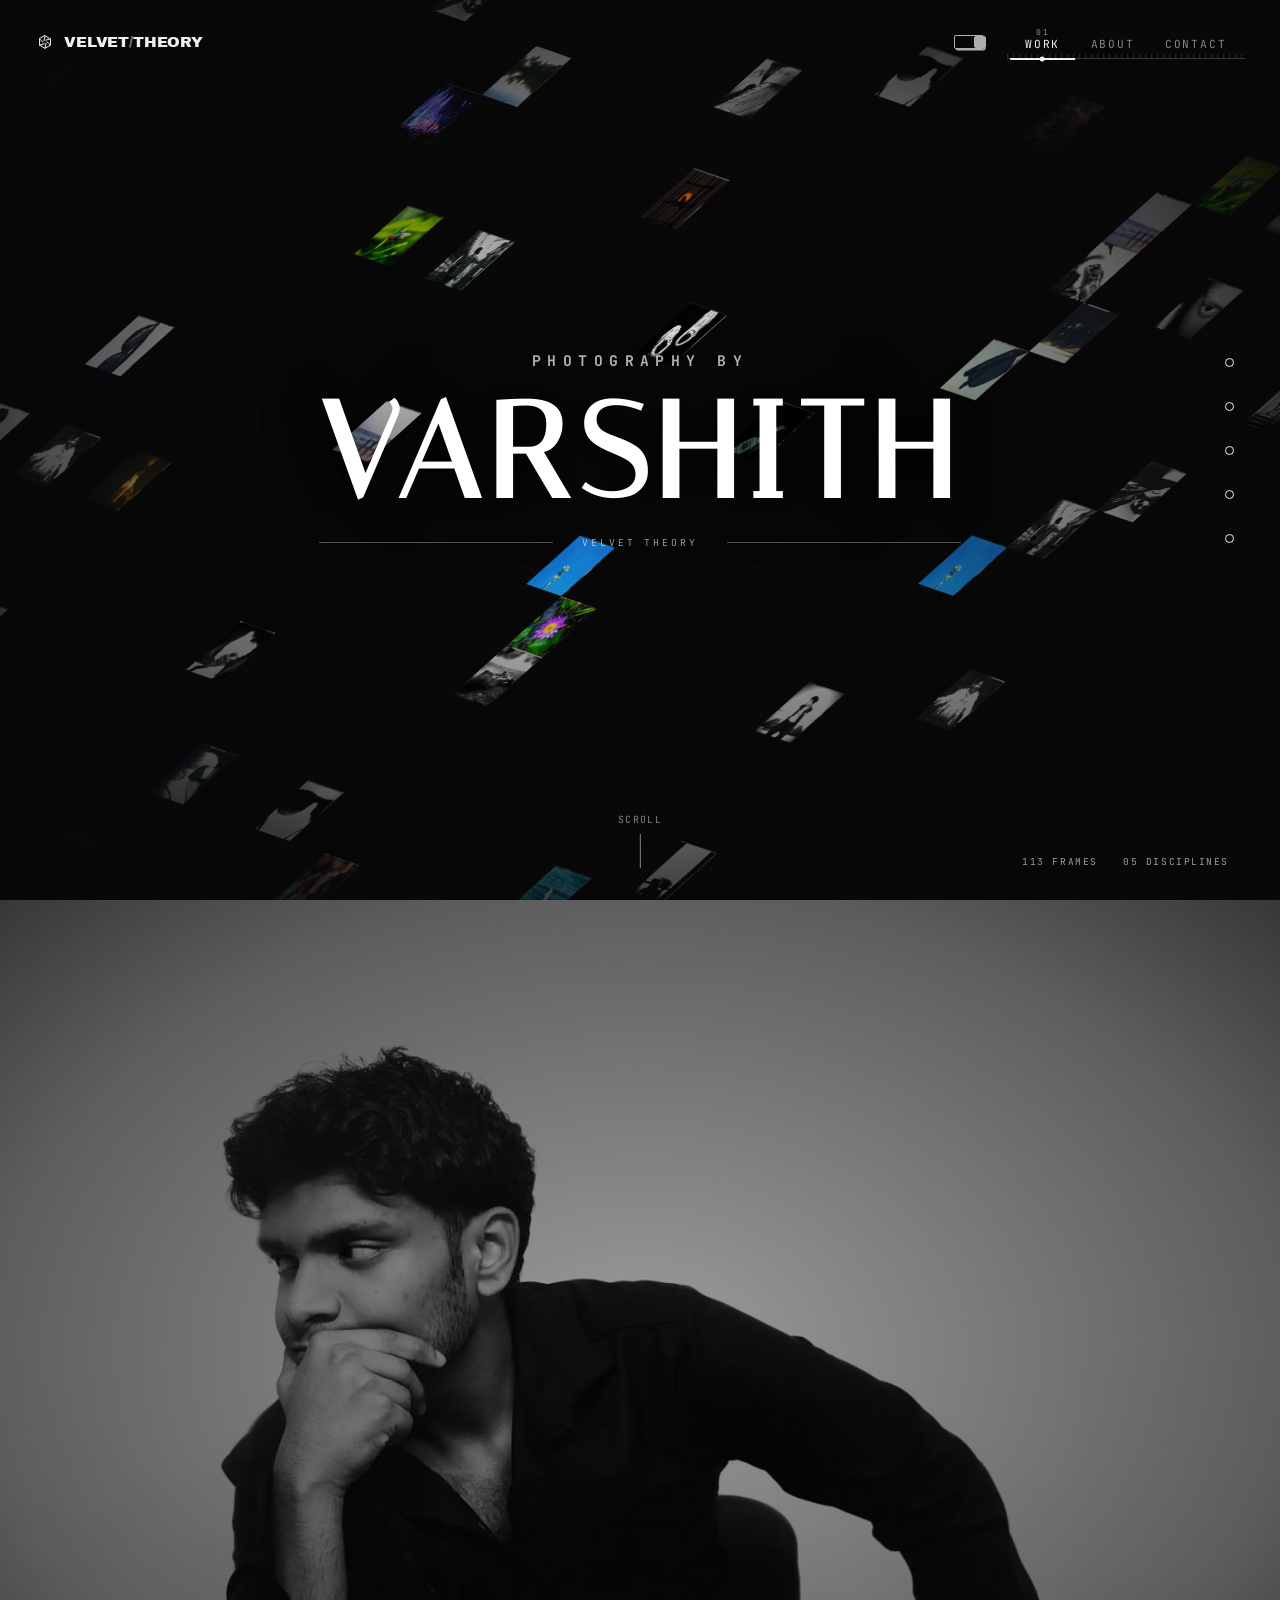
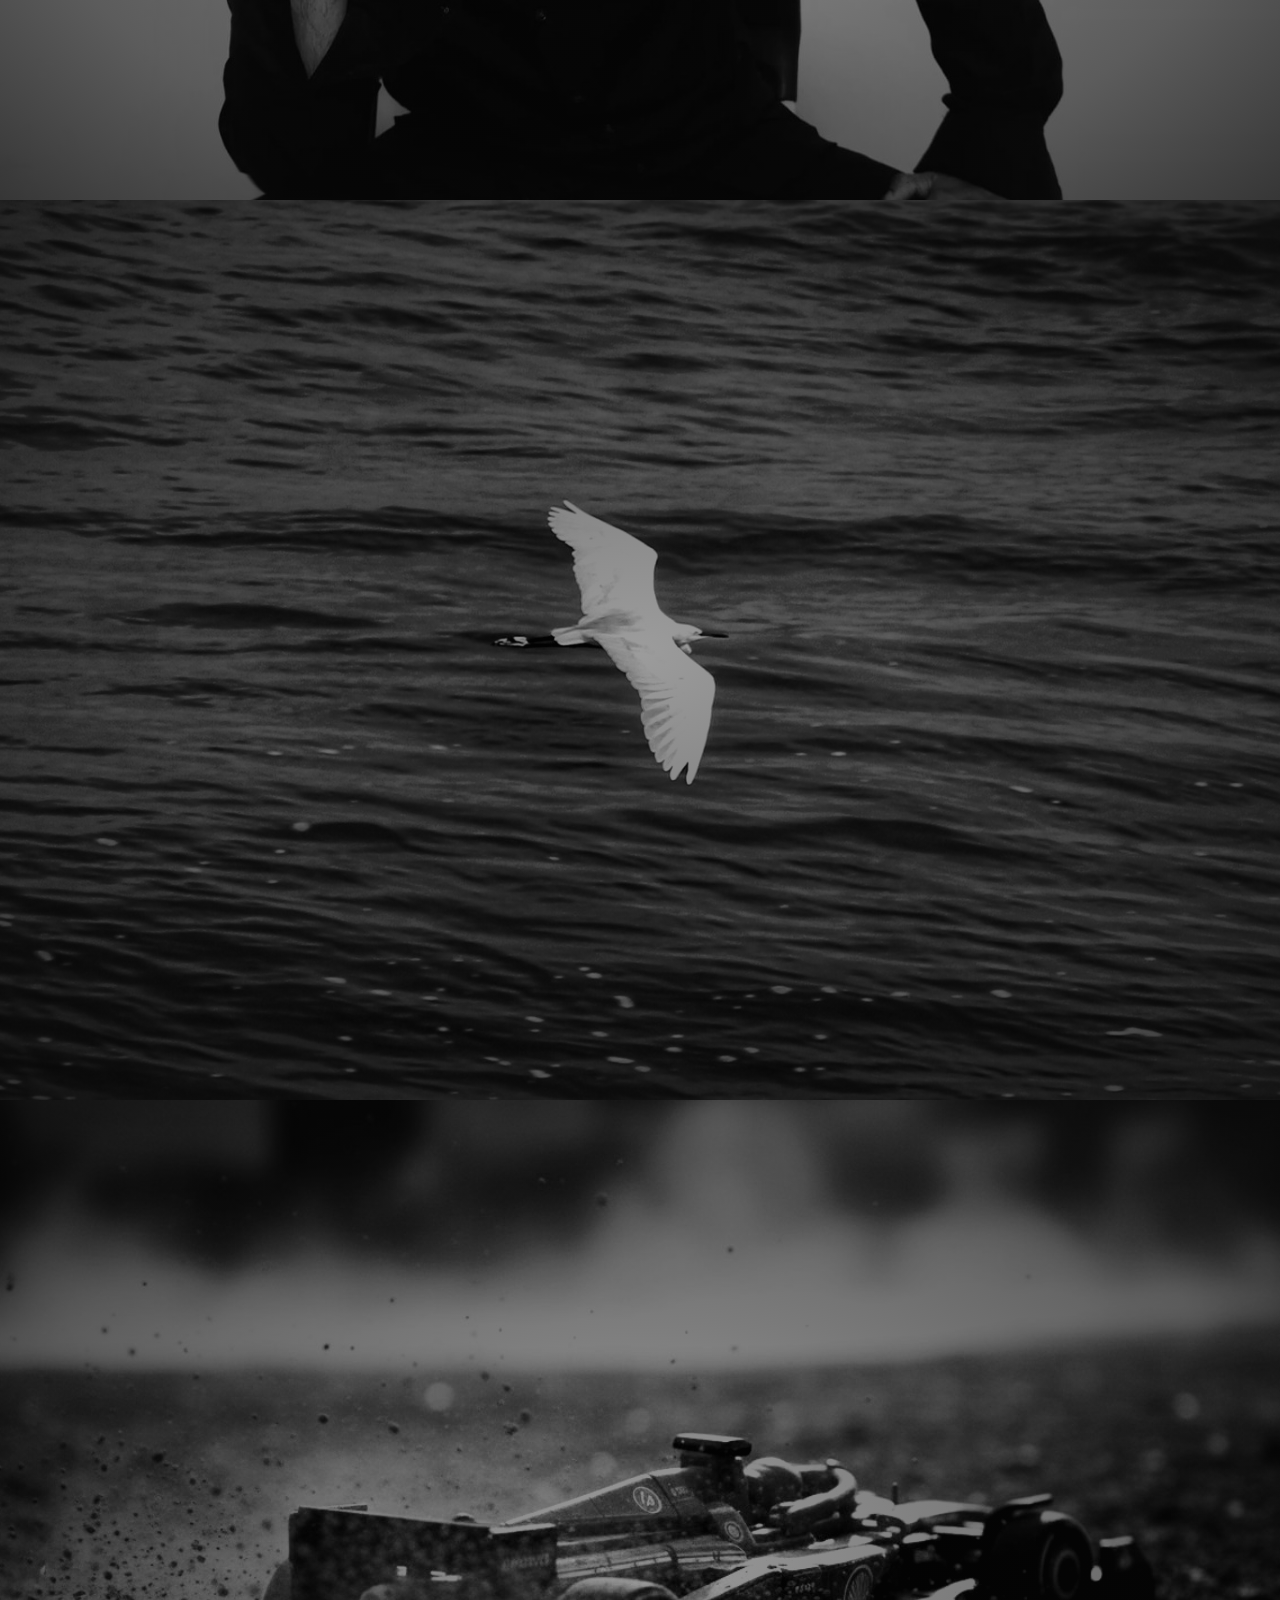
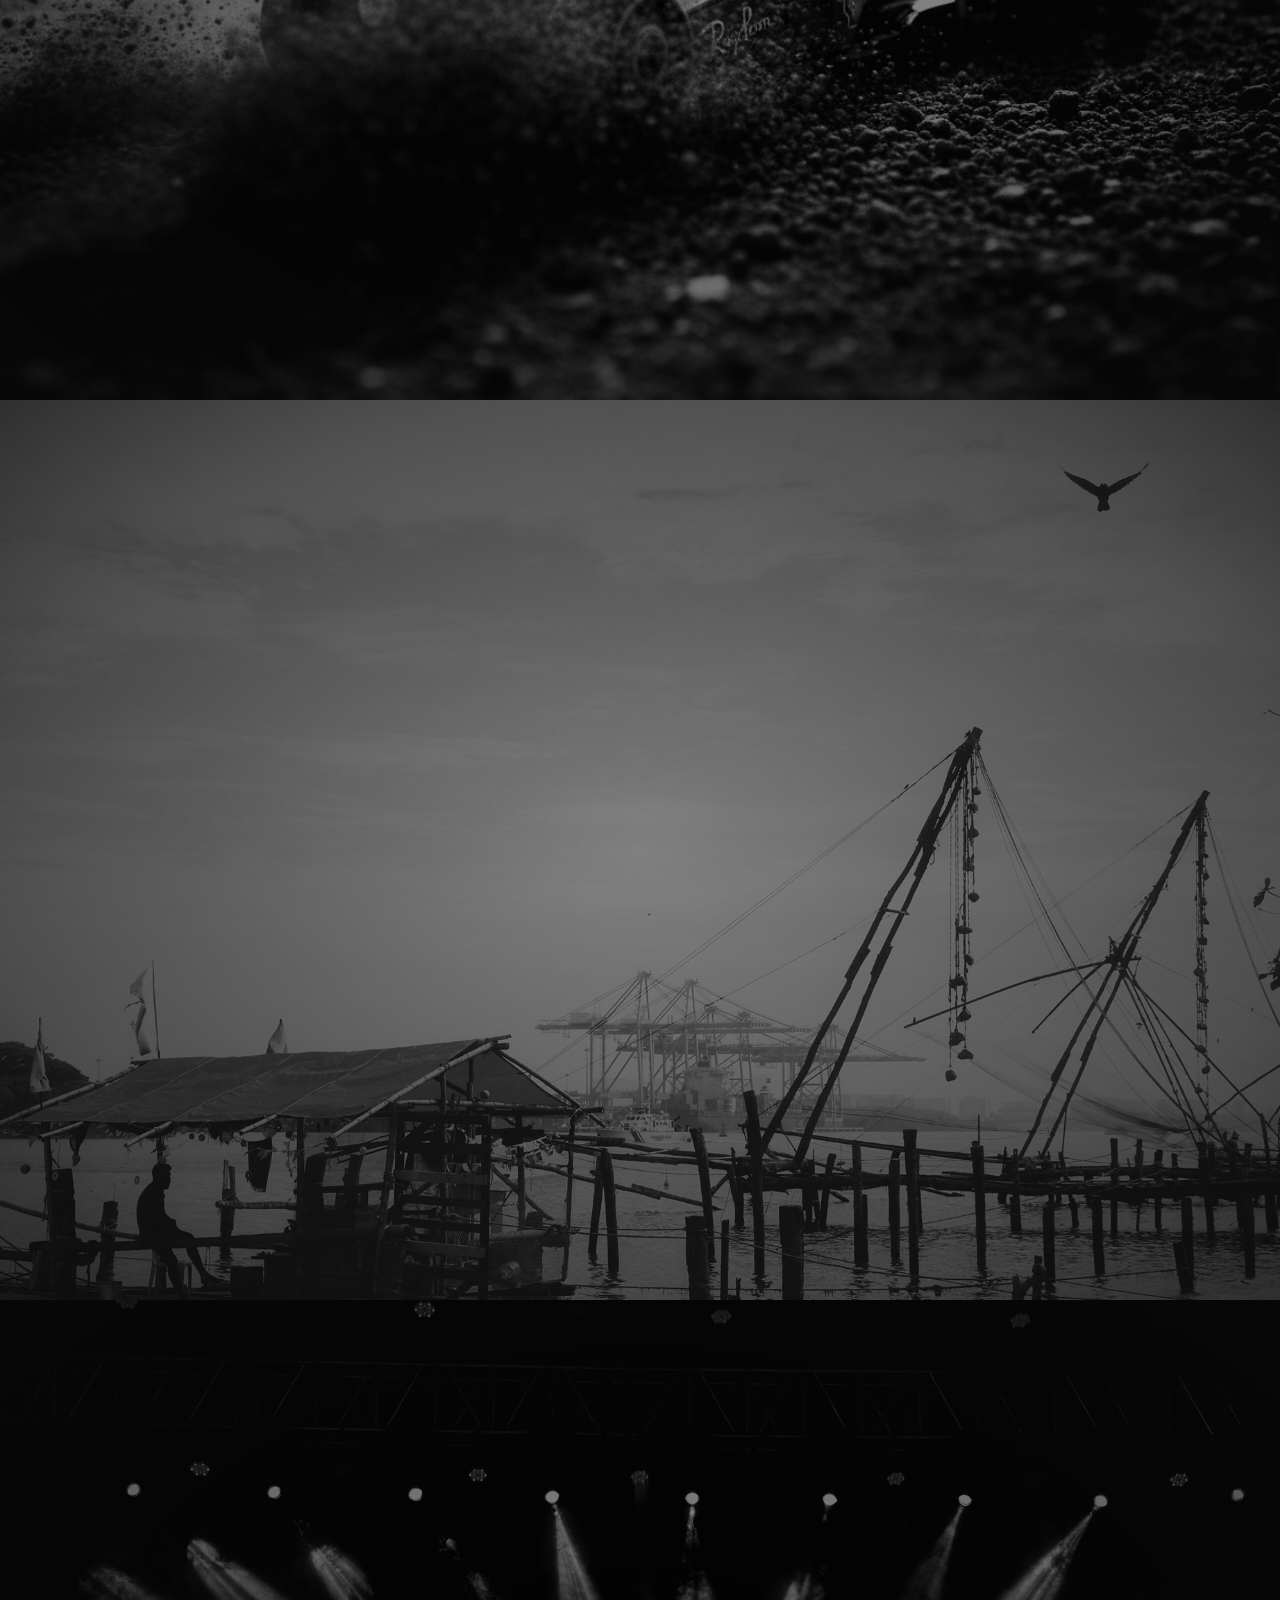
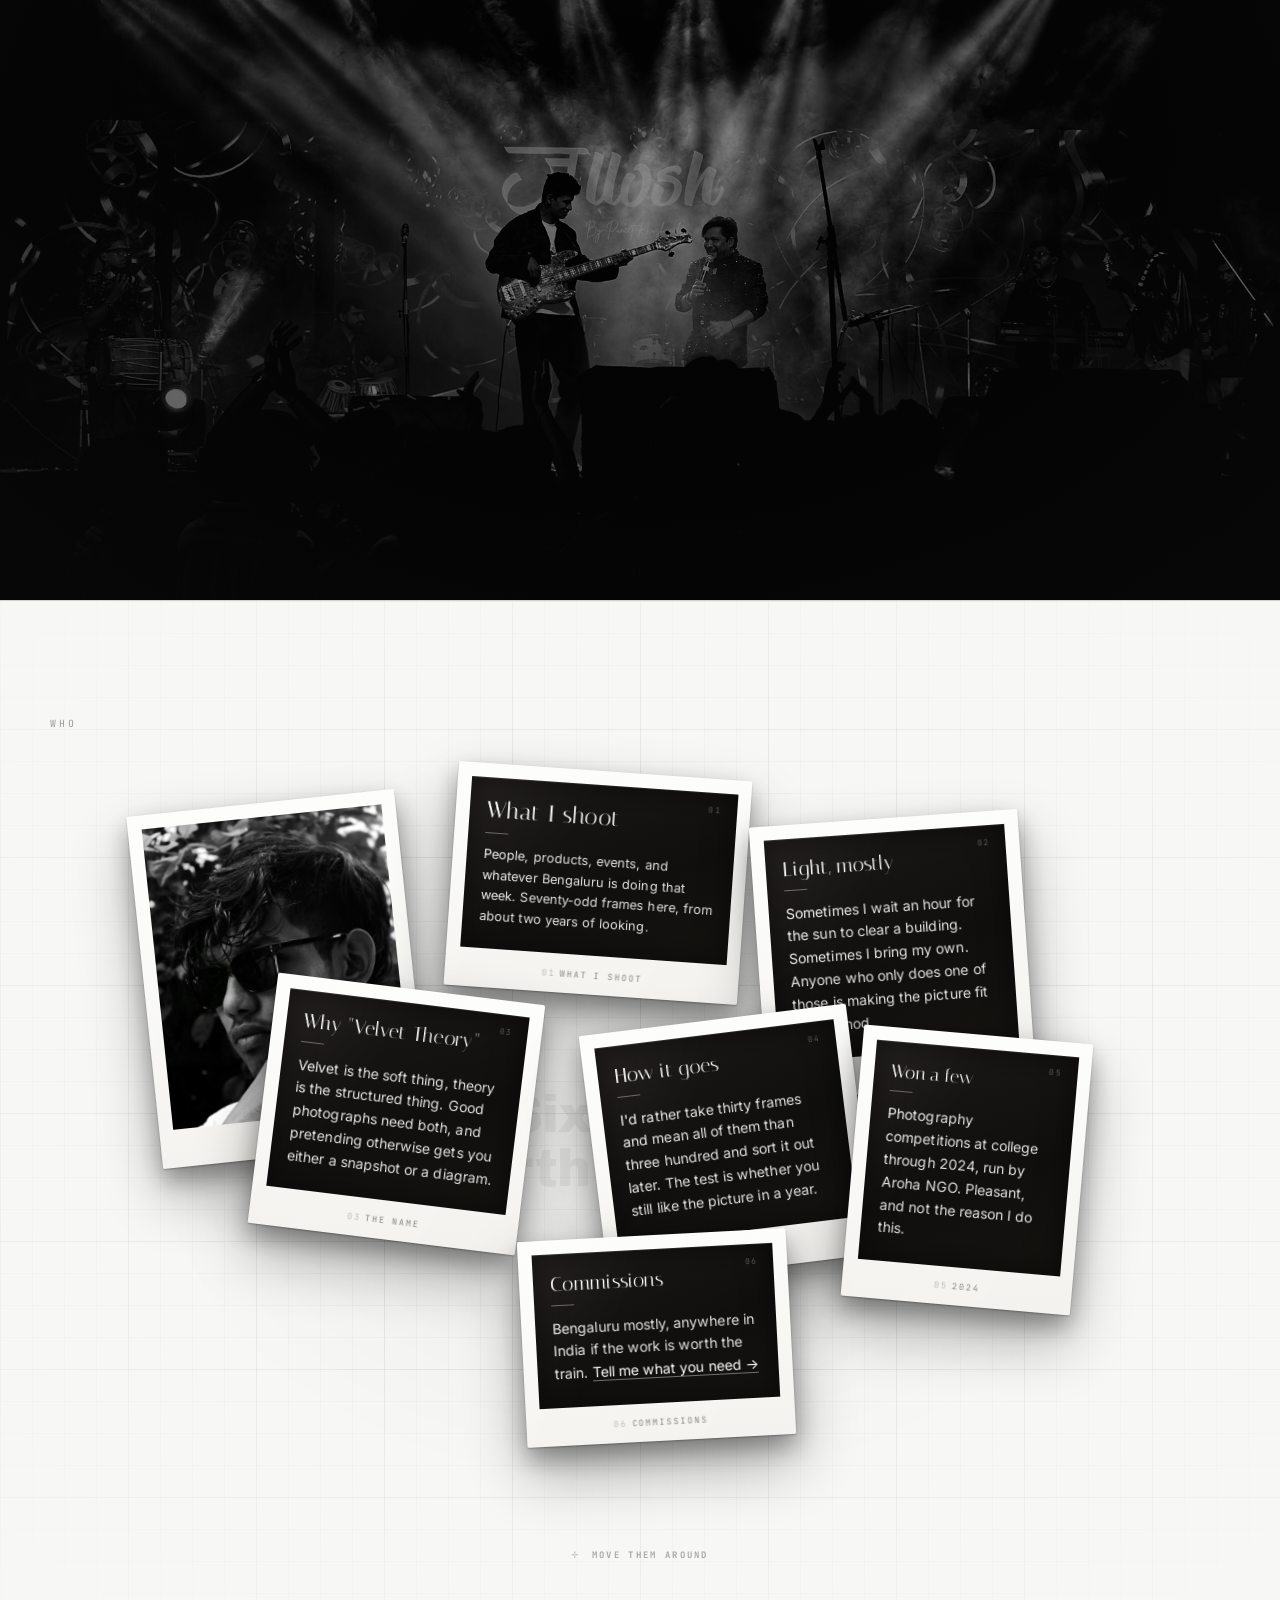
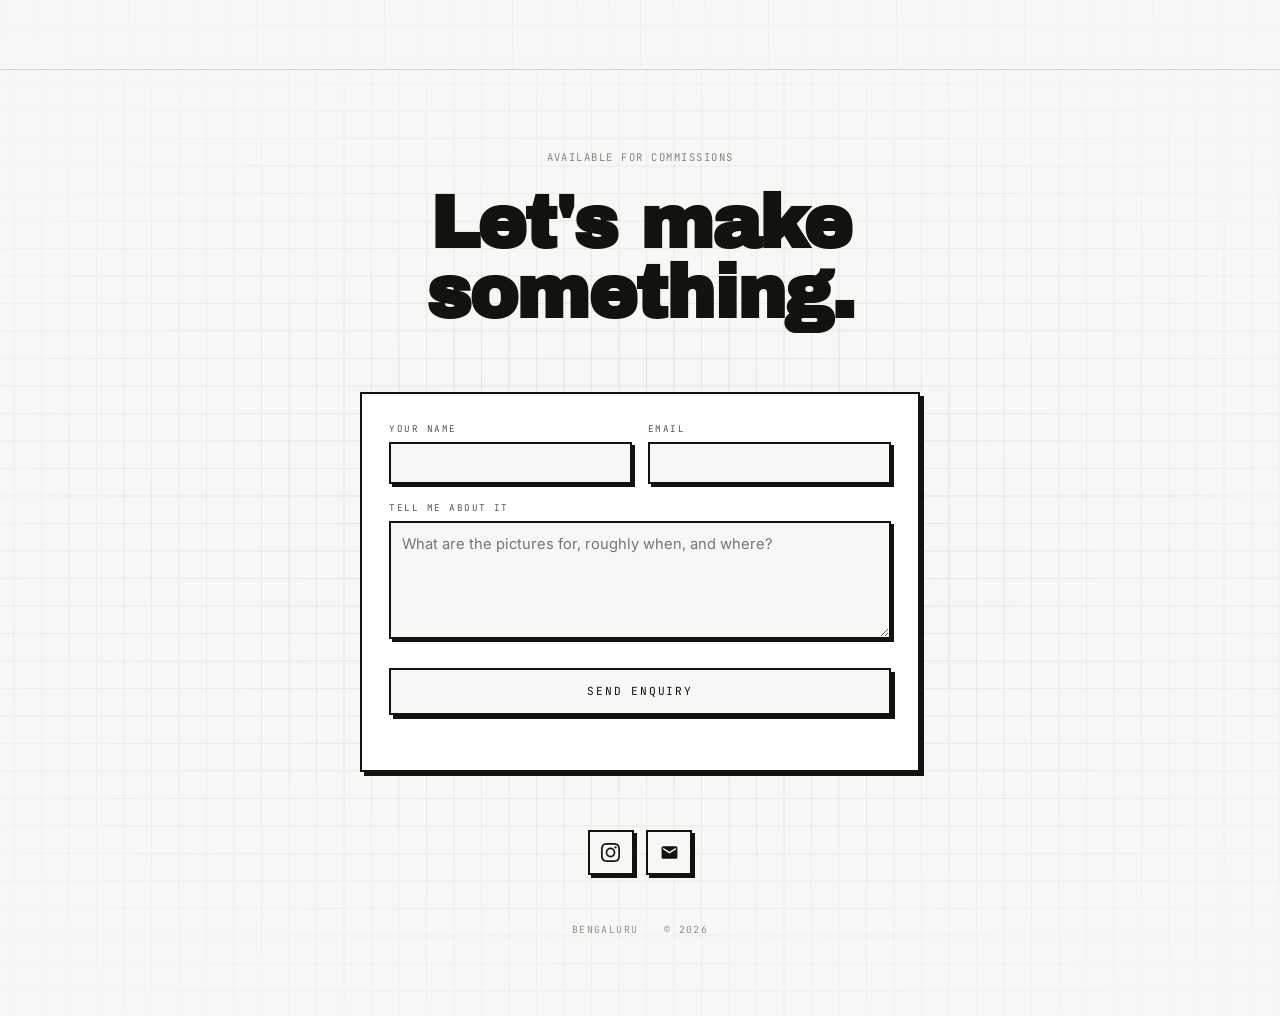
==== commit 48e7ecff: "Thumbnails in the Work menu, frame counts always visible" ====
--- a/V2-PORTFOLIO.html
+++ b/V2-PORTFOLIO.html
@@ -365,7 +365,7 @@
 
   .ring-item{
     position:relative;
-    display:grid; grid-template-columns:1.6rem 1fr auto;
+    display:grid; grid-template-columns:1.6rem 1fr auto auto;
     align-items:center; gap:.9rem;
     padding:.5rem 1.1rem .5rem .9rem;
     font-family:'JetBrains Mono',monospace;
@@ -375,9 +375,29 @@
   }
   .ring-item:hover{color:var(--fg); background:rgba(var(--wash),.06);}
   .ring-item b{font-weight:400; opacity:.4; font-size:.56rem;}
-  .ring-item span{color:var(--accent); opacity:0; font-size:.56rem;
-                  transition:opacity var(--t-tap) var(--ease);}
-  .ring-item:hover span{opacity:.85;}
+  /* The frame count is always visible now, not only on hover: it tells
+     someone whether a category is worth opening, which is the one thing
+     a menu of names cannot. Quiet until hovered, then it comes up. */
+  .ring-item span{
+    color:rgba(var(--wash),.42); font-size:.56rem;
+    transition:color var(--t-tap) var(--ease);
+  }
+  .ring-item:hover span{color:var(--accent);}
+
+  /* ---- the thumbnail ----
+     A photographer's menu shows the work. The frame grows out of the
+     right edge on hover rather than sitting there permanently, so the
+     list stays a list until you are actually choosing from it. */
+  .ring-thumb{
+    display:block; width:0; height:2.1rem;
+    background-size:cover; background-position:center;
+    filter:grayscale(1) contrast(1.05);
+    transition:width var(--t-move) var(--ease-out),
+               filter var(--t-move) var(--ease-out);
+  }
+  .ring-item:hover .ring-thumb{ width:3.2rem; filter:grayscale(0) contrast(1); }
+  /* nothing to preview in a category with no work in it */
+  .ring-item.empty .ring-thumb{ display:none; }
   /* the detent notch, on the left edge */
   .ring-item::before{
     content:''; position:absolute; left:0; top:50%;
@@ -397,7 +417,7 @@
     color:#fff;
   }
   .ring-item.wild:hover b,
-  .ring-item.wild:hover span{color:#fff; opacity:.8;}
+  .ring-item.wild:hover span{color:#fff !important; opacity:.8;}
   .ring-item.wild:hover::before{background:#fff;}
   /* an empty hidden category still answers the hover, so it reads as
      deliberate rather than broken */
@@ -6512,6 +6532,14 @@
   const ring = document.getElementById('nav-ring');
   if (!dial || !ring) return;
 
+  /* Each row carries a thumbnail of its own cover, revealed on hover.
+     A photographer's menu should show the work rather than a coloured
+     dot or an invented icon — and it tells someone choosing a category
+     something true about what is inside it.
+
+     The image is only loaded when the ring is first opened (see below),
+     so six covers are not fetched by every visitor who never touches
+     the menu. */
   ring.innerHTML = CATS.map((c, i) => {
     const n = shotsFor(c).length;
     return `<a class="ring-item${n ? '' : ' empty'}${c.hidden ? ' wild' : ''}"
@@ -6519,8 +6547,20 @@
       <b>${String(i + 1).padStart(2,'0')}</b>
       <em style="font-style:normal">${c.name}</em>
       <span>${n ? n + ' frames' : 'soon'}</span>
+      <i class="ring-thumb" data-src="${c.cover}" aria-hidden="true"></i>
     </a>`;
   }).join('');
+
+  /* Load the thumbnails once, the first time the menu opens. */
+  let thumbsLoaded = false;
+  function loadThumbs(){
+    if (thumbsLoaded) return;
+    thumbsLoaded = true;
+    ring.querySelectorAll('.ring-thumb').forEach(el => {
+      const src = el.dataset.src;
+      if (src) el.style.backgroundImage = `url('${src}')`;
+    });
+  }
 
   ring.querySelectorAll('.ring-item').forEach(el => {
     el.addEventListener('click', e => {
@@ -6532,7 +6572,7 @@
 
   // a short delay on leaving, so crossing the gap does not close it
   let closeT = null;
-  const open  = () => { clearTimeout(closeT); dial.classList.add('open'); };
+  const open  = () => { clearTimeout(closeT); loadThumbs(); dial.classList.add('open'); };
   const close = () => { closeT = setTimeout(() => dial.classList.remove('open'), 180); };
   dial.addEventListener('pointerenter', open);
   dial.addEventListener('pointerleave', close);
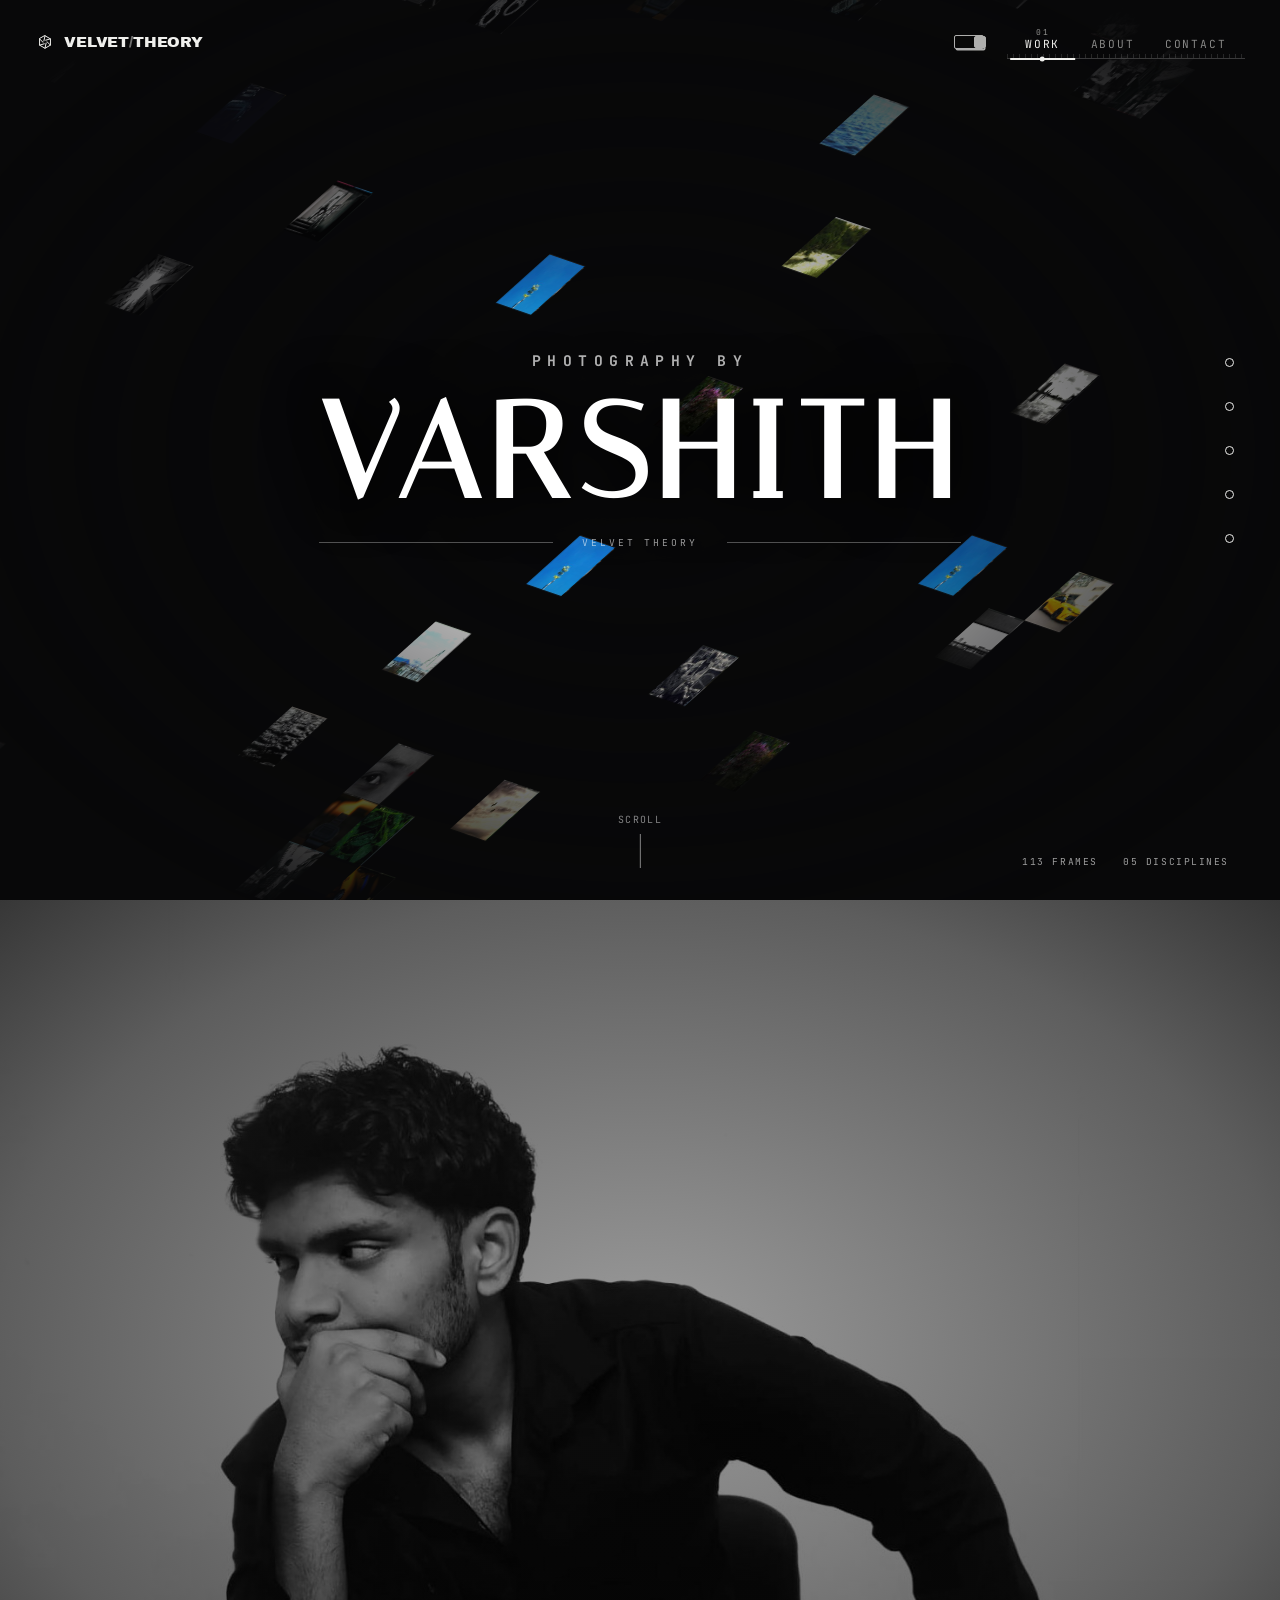
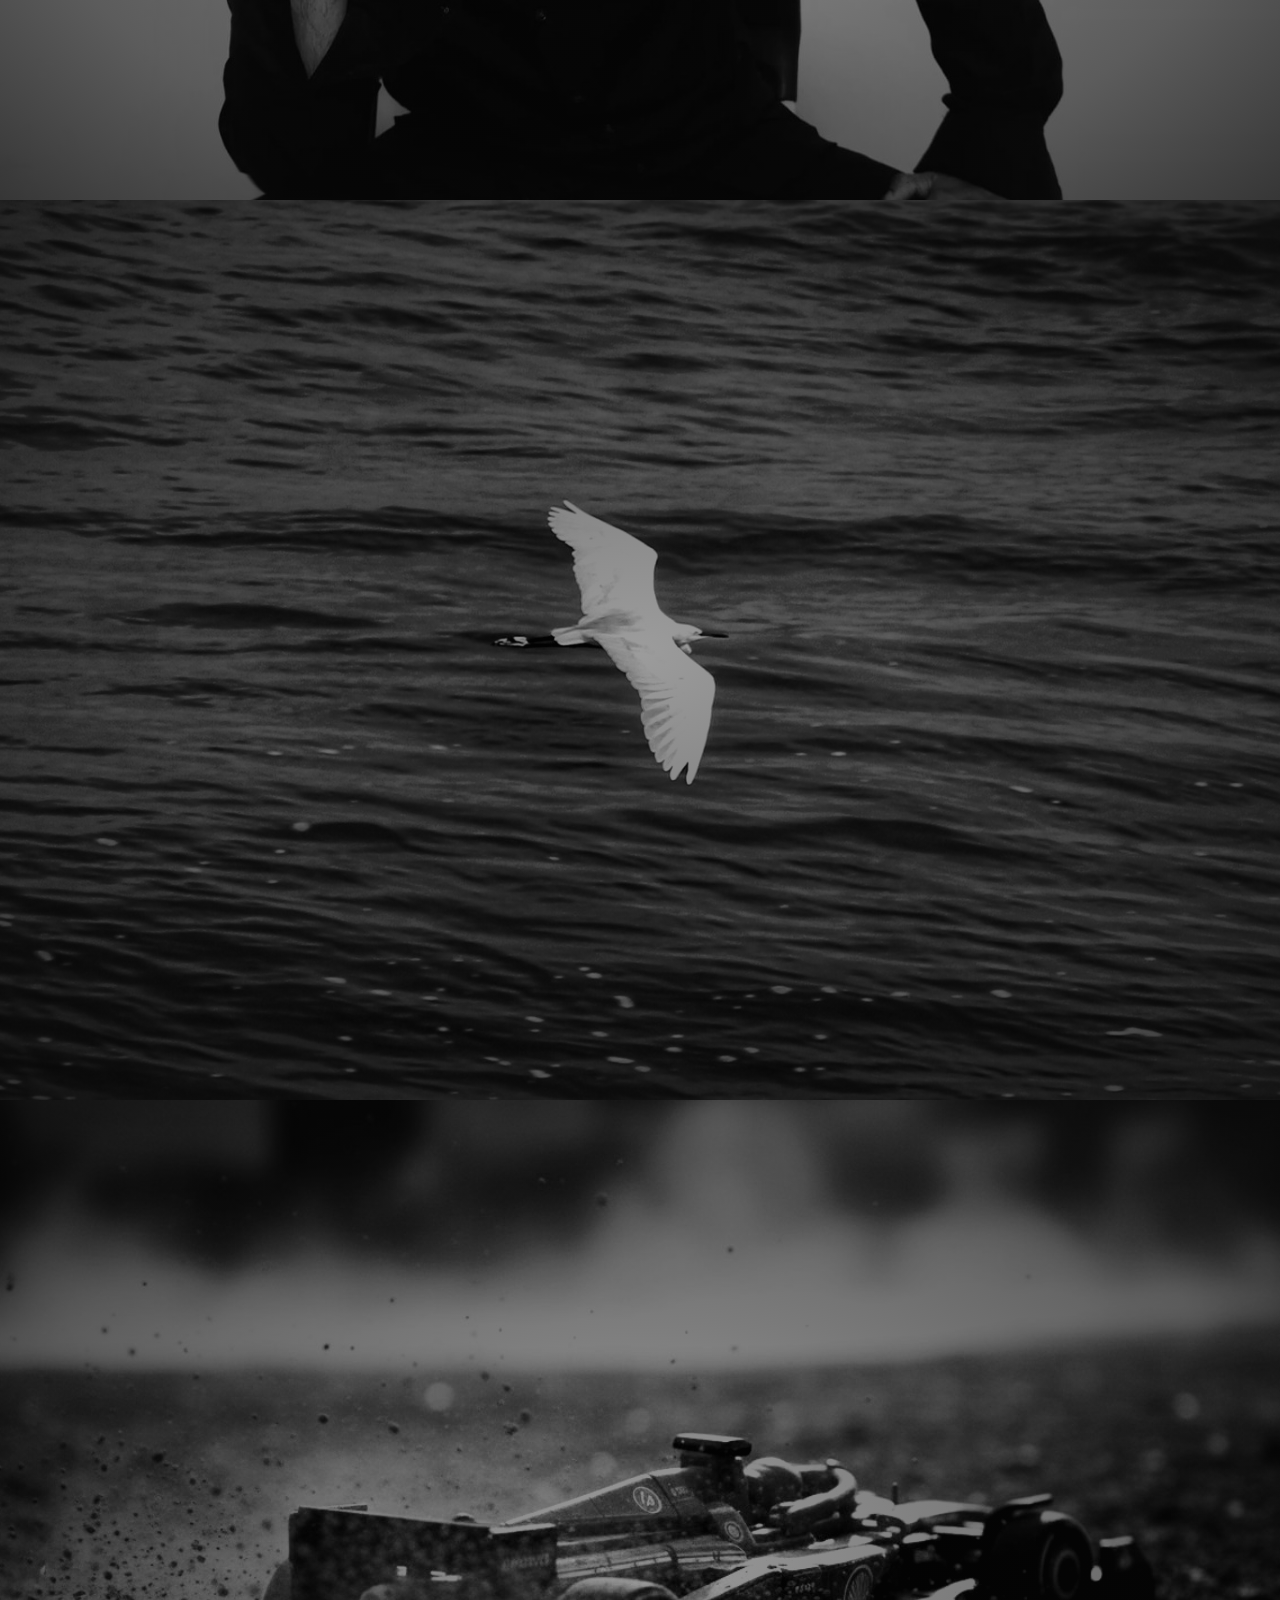
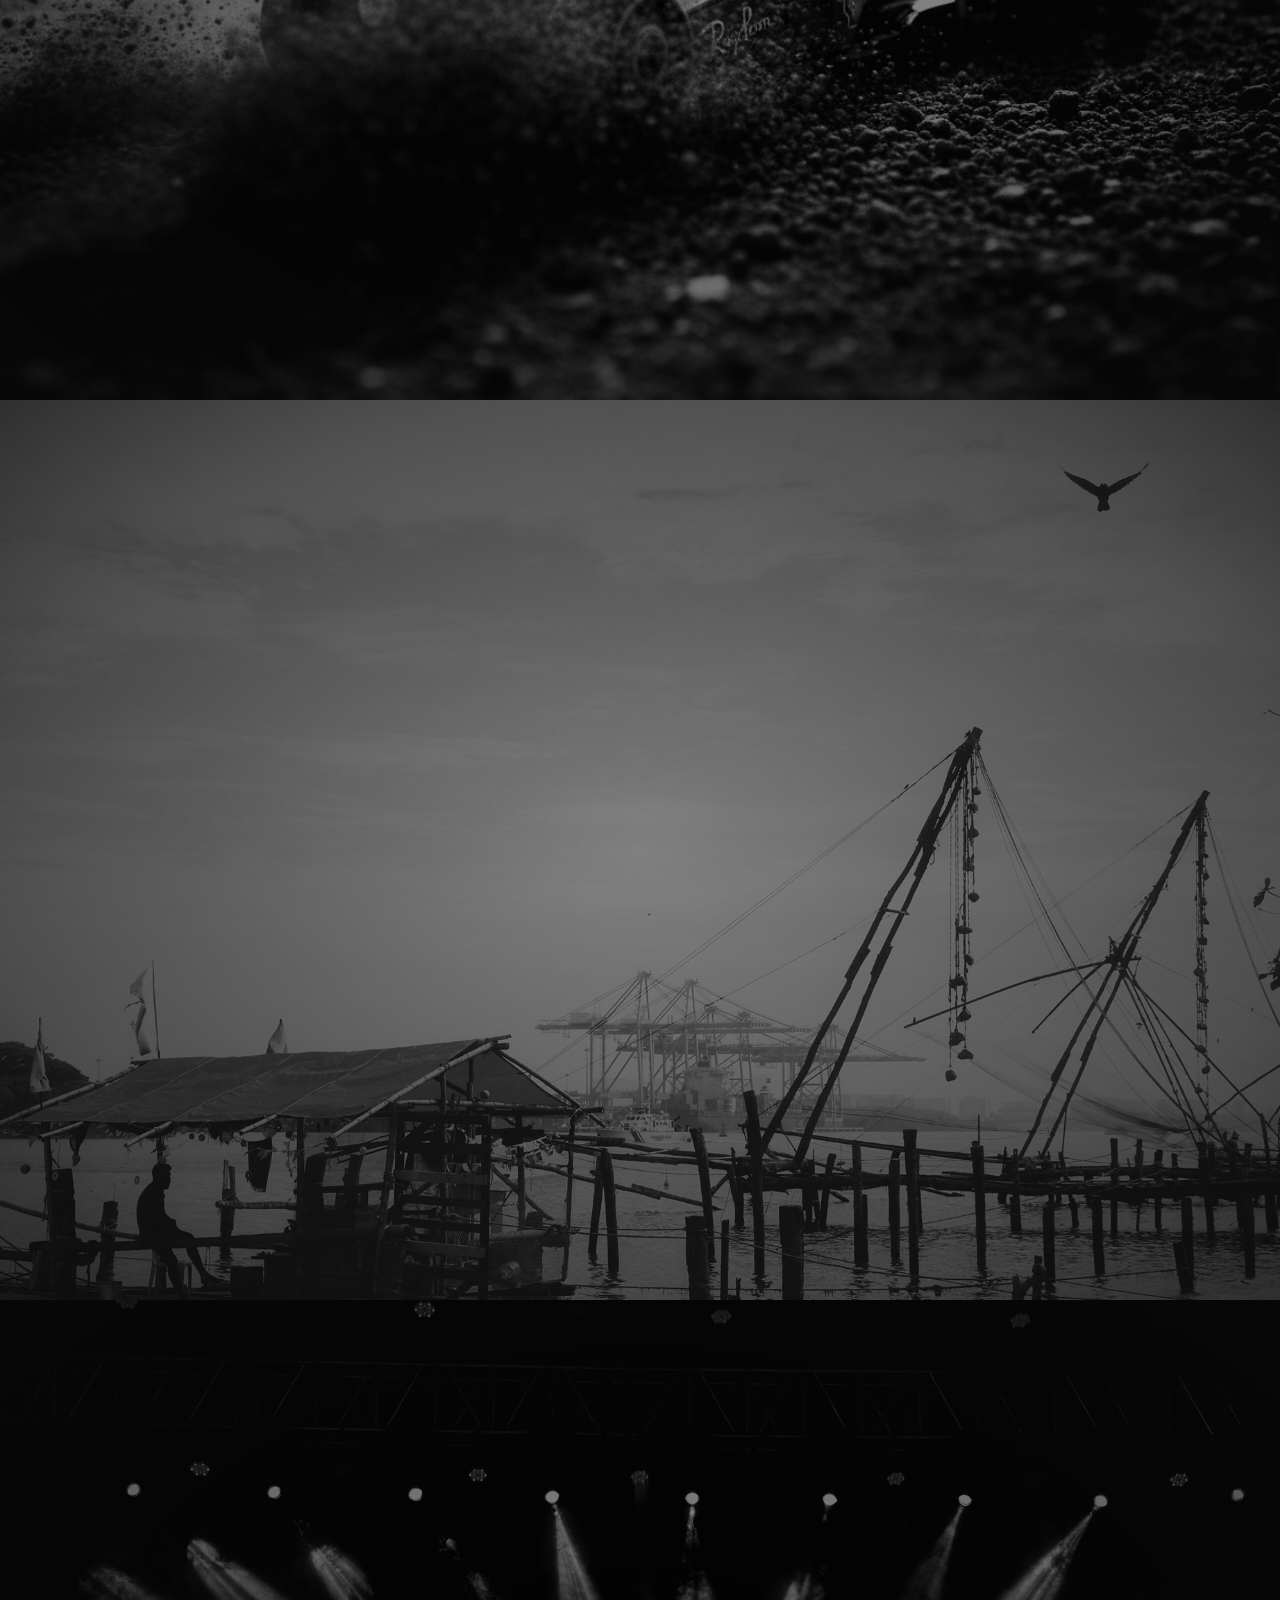
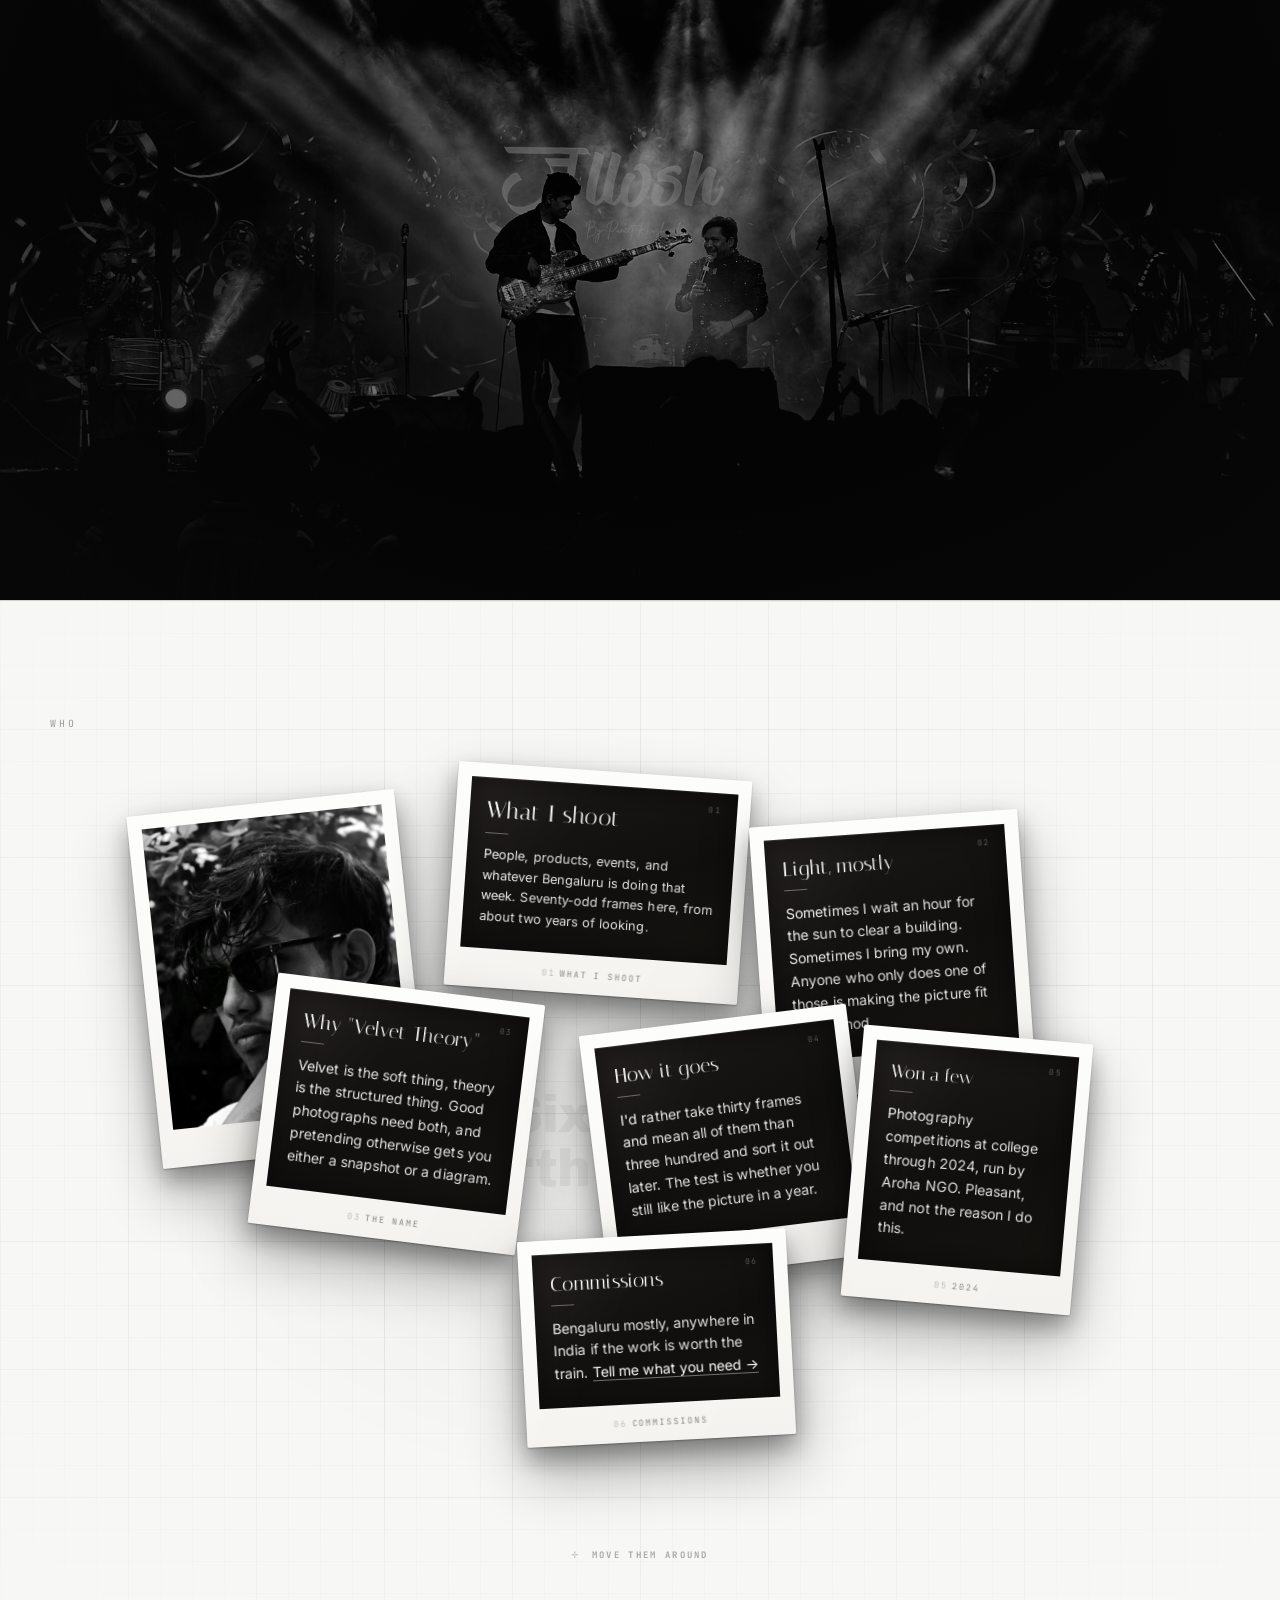
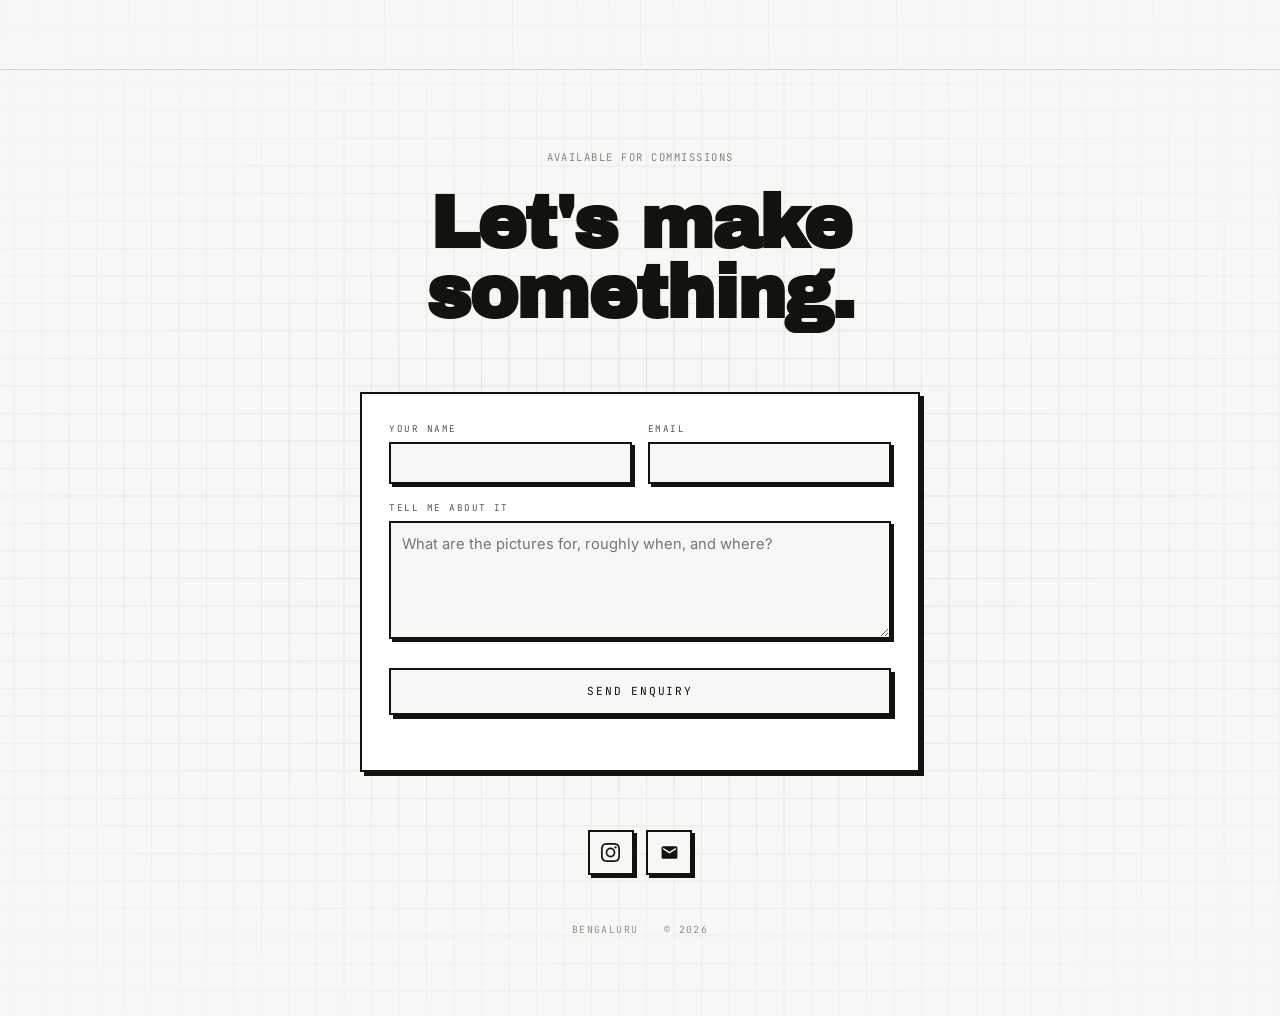
==== commit 465b7f34: "Smaller menu thumbnails" ====
--- a/V2-PORTFOLIO.html
+++ b/V2-PORTFOLIO.html
@@ -389,13 +389,13 @@
      right edge on hover rather than sitting there permanently, so the
      list stays a list until you are actually choosing from it. */
   .ring-thumb{
-    display:block; width:0; height:2.1rem;
+    display:block; width:0; height:1.5rem;
     background-size:cover; background-position:center;
     filter:grayscale(1) contrast(1.05);
     transition:width var(--t-move) var(--ease-out),
                filter var(--t-move) var(--ease-out);
   }
-  .ring-item:hover .ring-thumb{ width:3.2rem; filter:grayscale(0) contrast(1); }
+  .ring-item:hover .ring-thumb{ width:2.3rem; filter:grayscale(0) contrast(1); }
   /* nothing to preview in a category with no work in it */
   .ring-item.empty .ring-thumb{ display:none; }
   /* the detent notch, on the left edge */
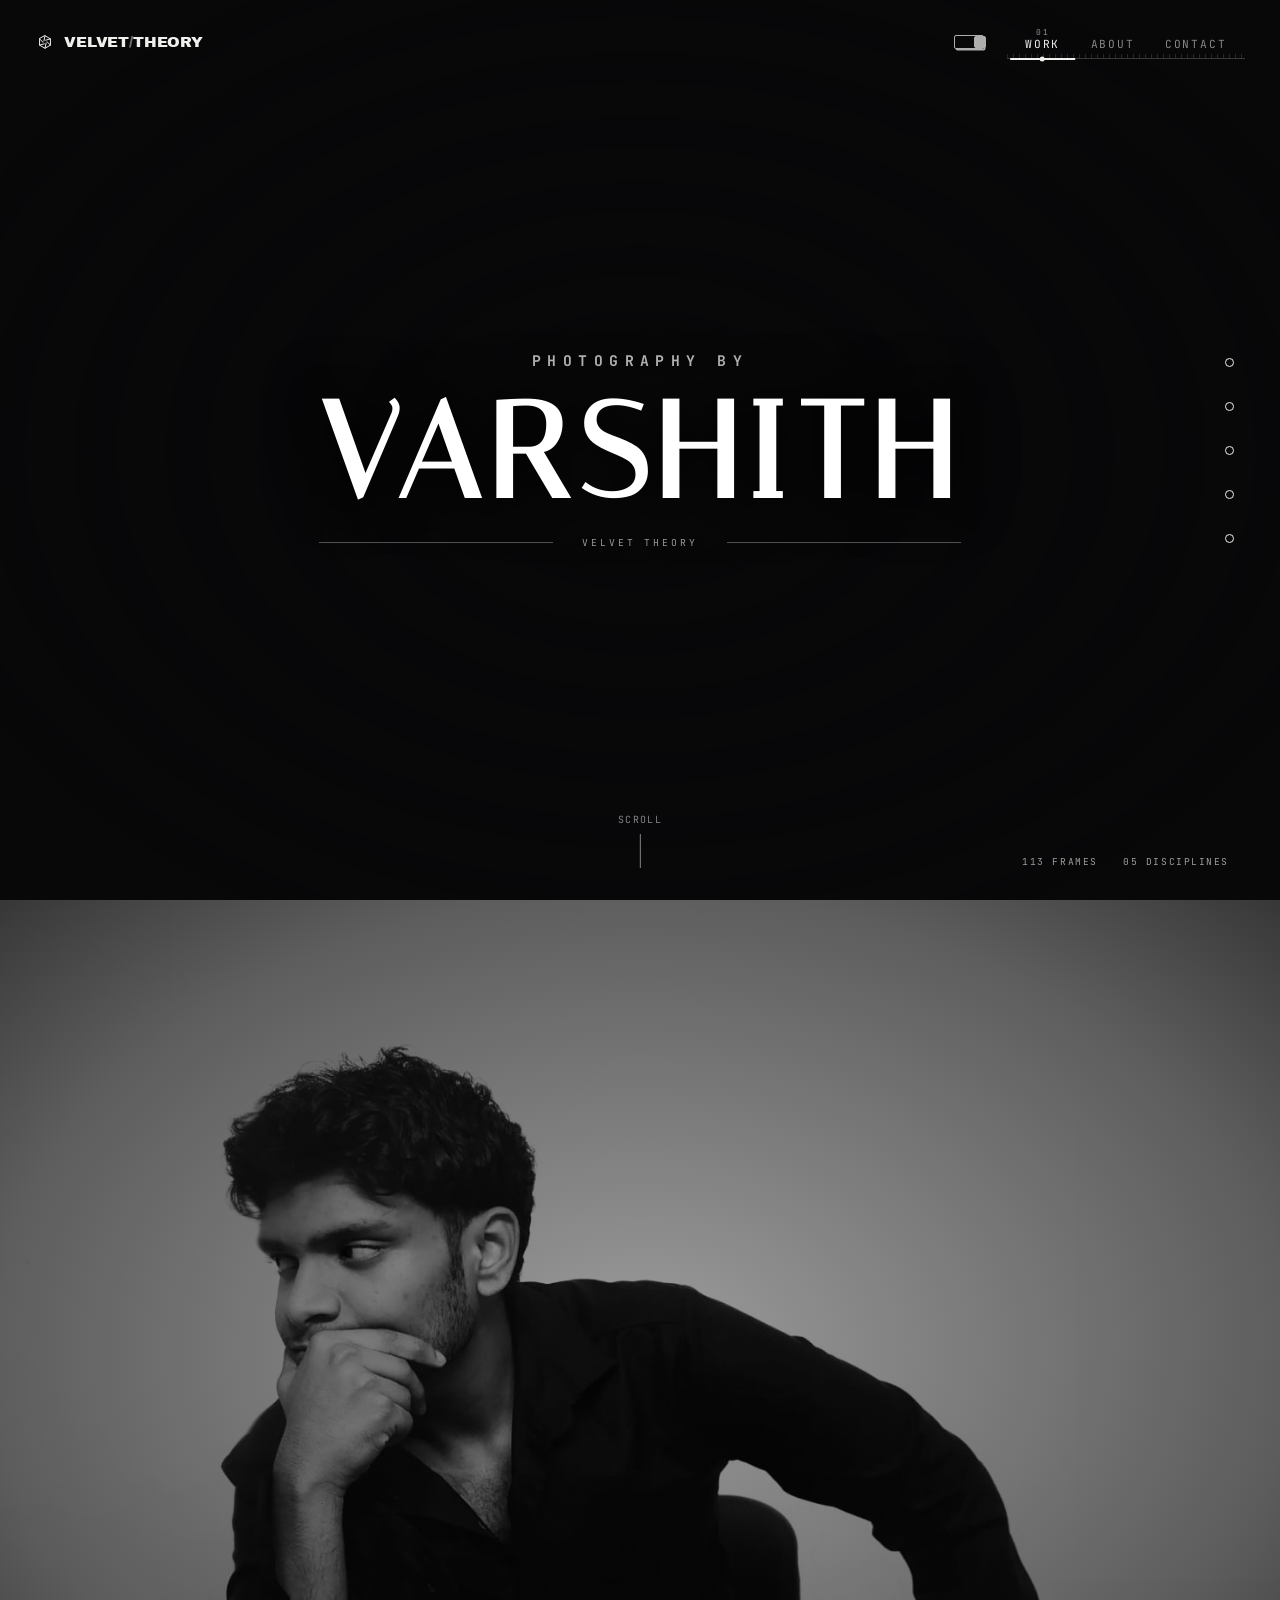
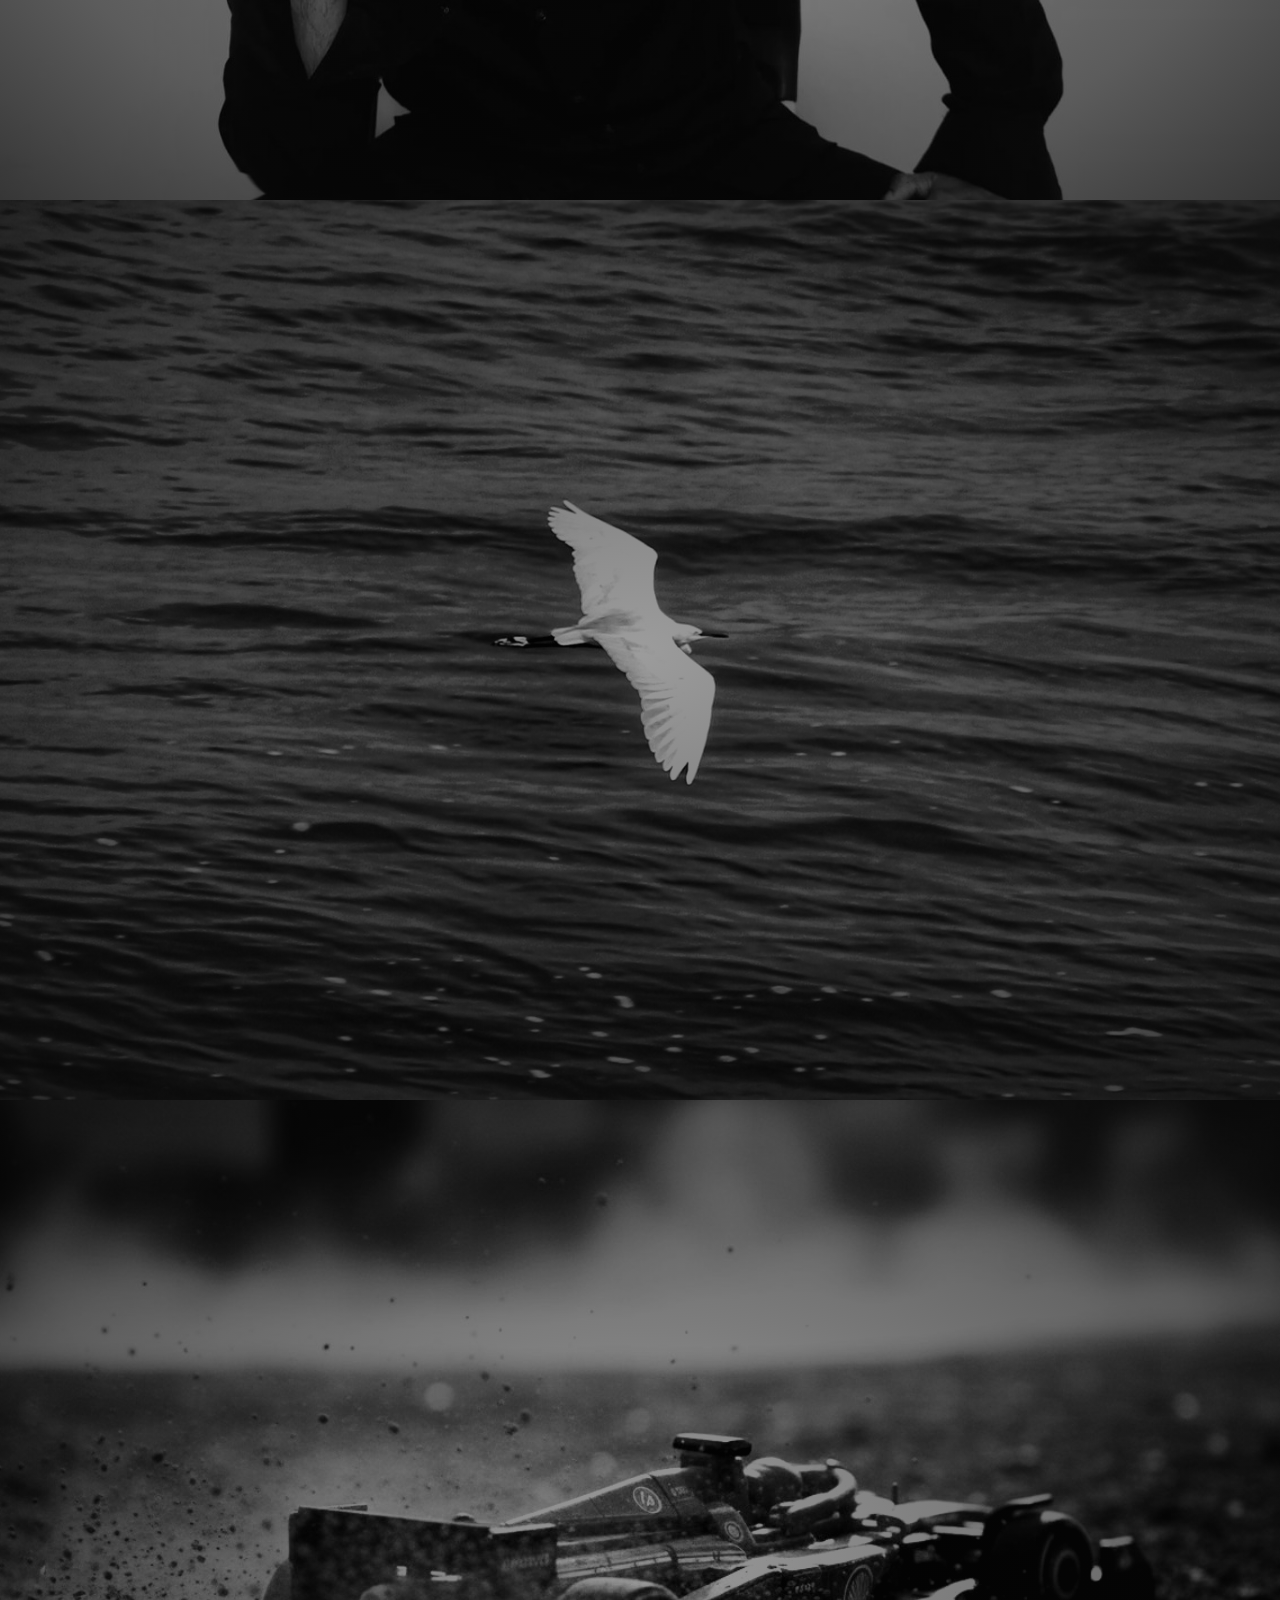
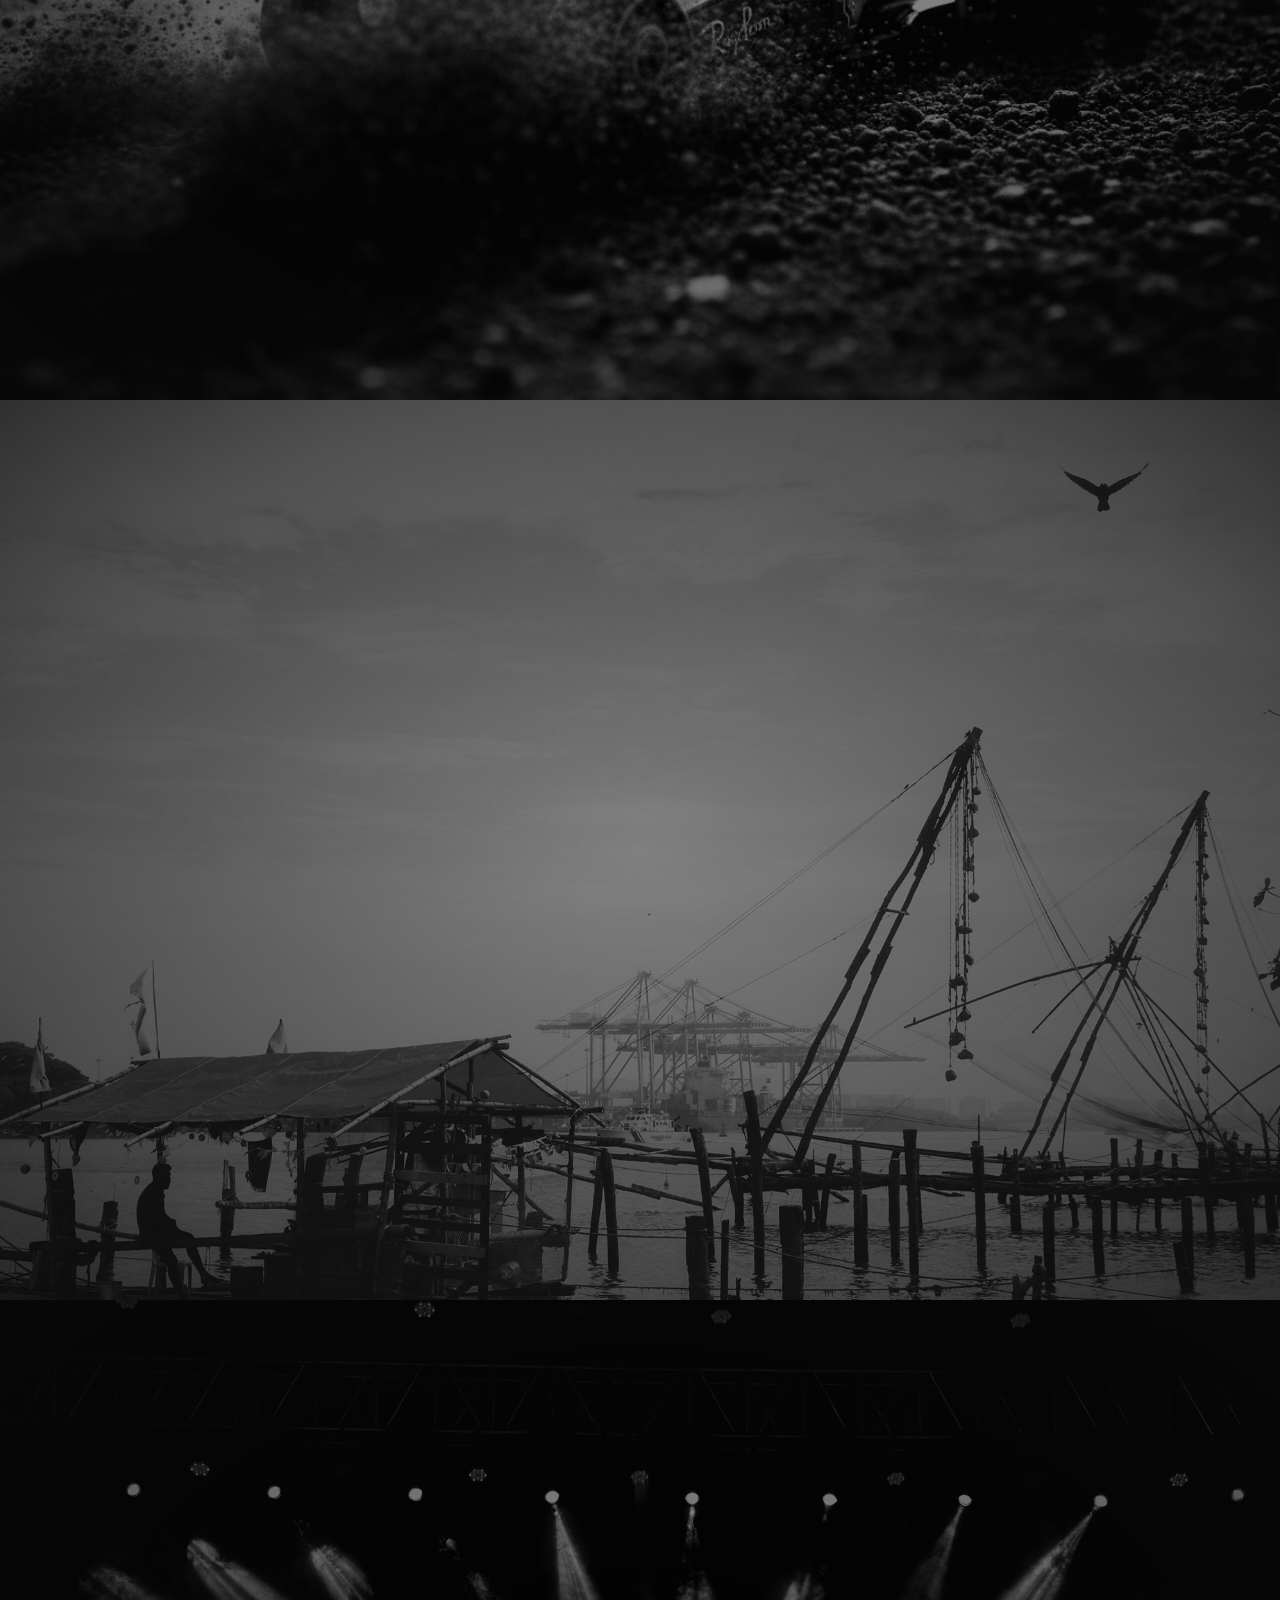
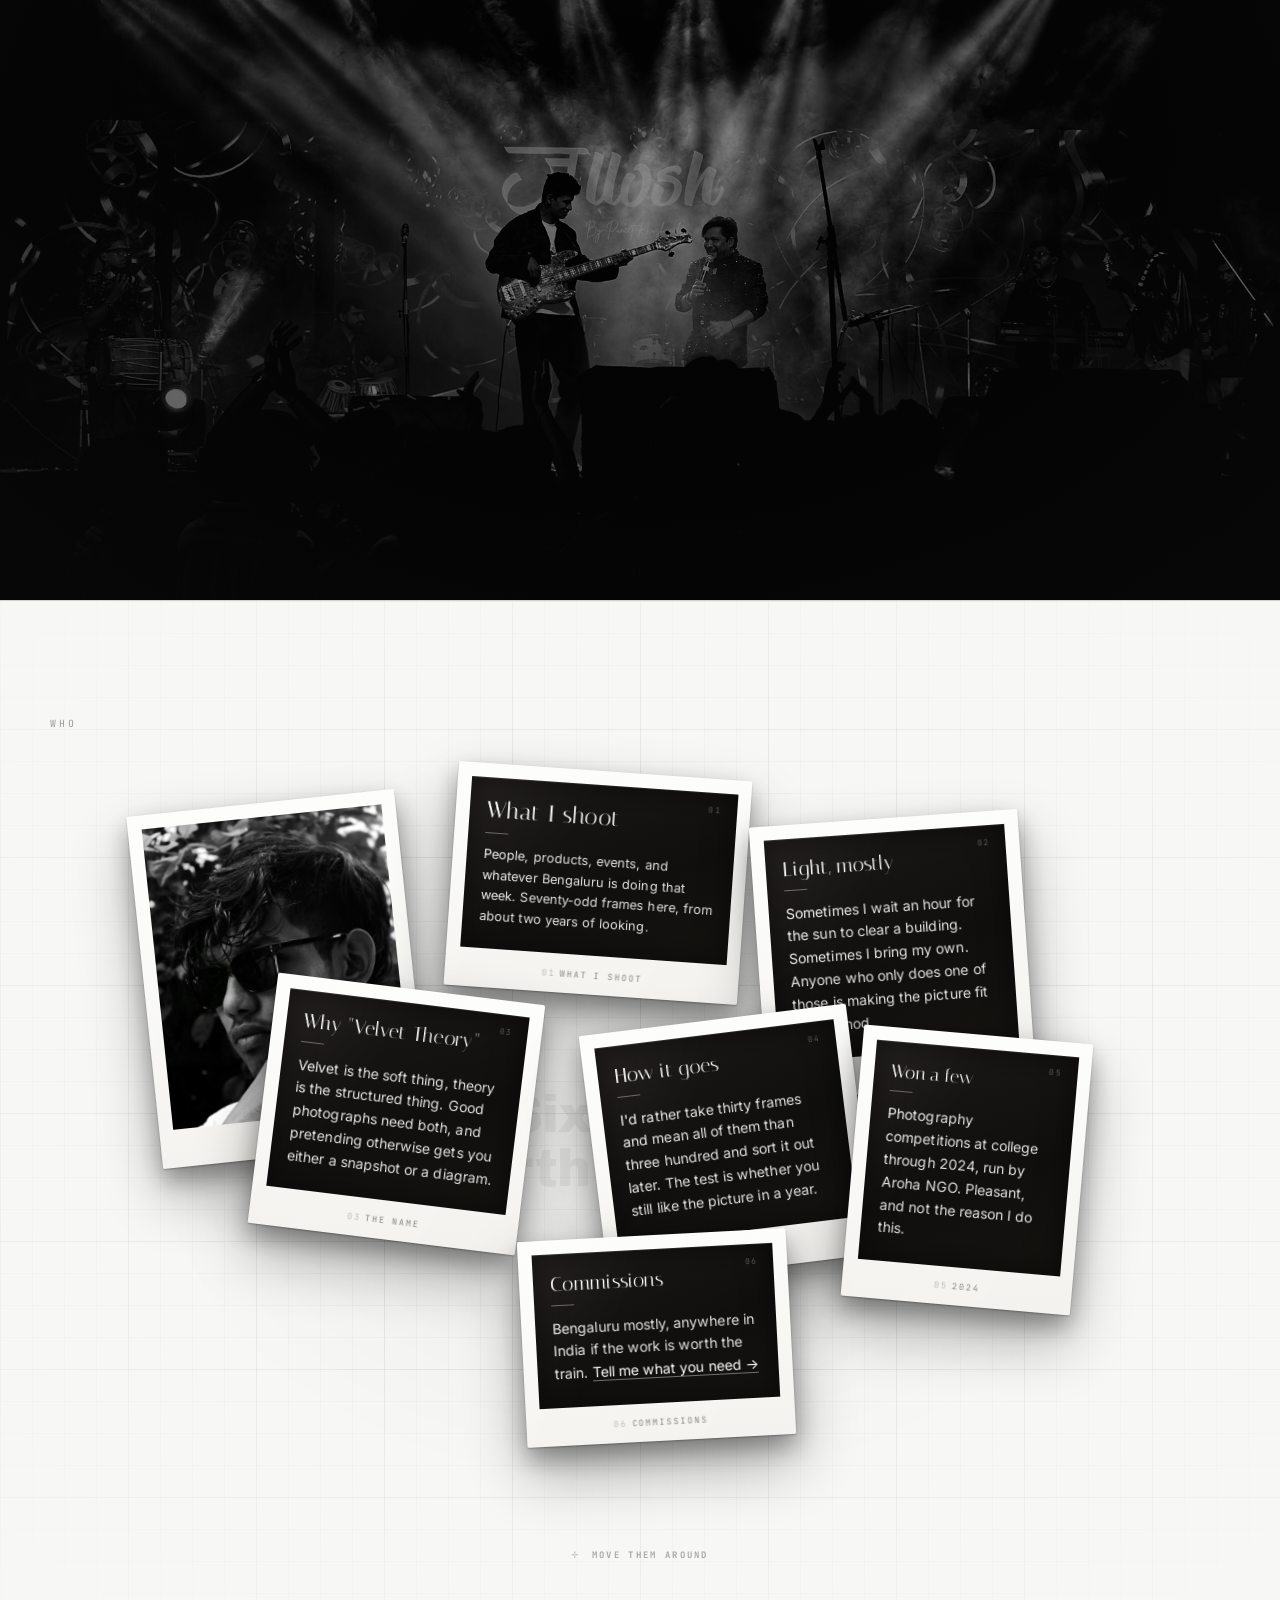
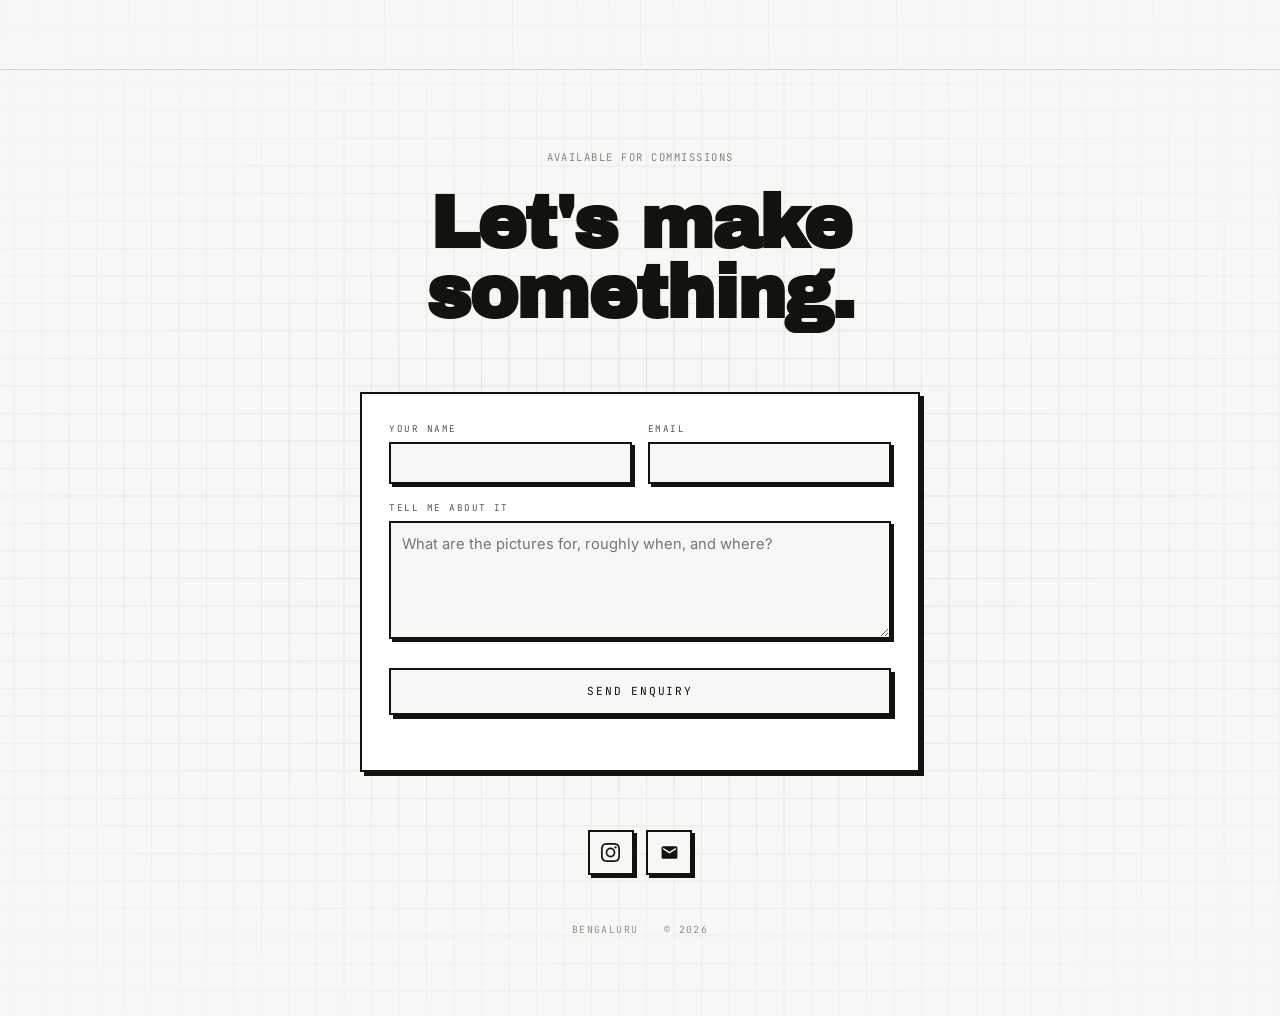
==== commit 3193d70b: "The Work menu works on phones now, with thumbnails" ====
--- a/V2-PORTFOLIO.html
+++ b/V2-PORTFOLIO.html
@@ -423,7 +423,8 @@
      deliberate rather than broken */
   .ring-item.wild.empty{opacity:.5; pointer-events:auto;}
 
-  @media (max-width:820px){ .nav-ring{display:none;} }
+  /* The ring used to be hidden below 820px. mobile.css now gives it a
+     phone layout instead — a sheet under the bar, opened by tap. */
 
   /* ============================================================
      SCROLL PROGRESS + SECTION INDEX
@@ -6574,8 +6575,28 @@
   let closeT = null;
   const open  = () => { clearTimeout(closeT); loadThumbs(); dial.classList.add('open'); };
   const close = () => { closeT = setTimeout(() => dial.classList.remove('open'), 180); };
-  dial.addEventListener('pointerenter', open);
-  dial.addEventListener('pointerleave', close);
+
+  /* A finger cannot hover. On a touch screen the WORK link TOGGLES the
+     menu instead of following its own href — otherwise tapping it would
+     jump to the work section and the menu would never be seen.
+     A second tap, or a tap anywhere else, closes it. */
+  if (TOUCH) {
+    const workLink = dial.querySelector('.nav-item');
+    if (workLink) {
+      workLink.addEventListener('click', e => {
+        e.preventDefault();
+        if (dial.classList.contains('open')) dial.classList.remove('open');
+        else open();
+      });
+    }
+    document.addEventListener('click', e => {
+      if (!dial.contains(e.target)) dial.classList.remove('open');
+    });
+  } else {
+    dial.addEventListener('pointerenter', open);
+    dial.addEventListener('pointerleave', close);
+  }
+
   dial.addEventListener('focusin', open);
   dial.addEventListener('focusout', close);
   addEventListener('keydown', e => {
--- a/mobile.css
+++ b/mobile.css
@@ -53,7 +53,43 @@
     display: inline-flex; align-items: center;
     min-height: 44px; padding: 0 .5rem; font-size: .6rem;
   }
-  .nav-item i, .topnav::after, .nav-marker, .nav-ring { display: none; }
+  .nav-item i, .topnav::after, .nav-marker { display: none; }
+
+  /* ---- THE WORK MENU ON A PHONE ----
+     It was hidden entirely, which left no way to jump straight to a
+     category — the only route was scrolling past all six. It comes back
+     here as a sheet anchored under the bar rather than a hover dropdown,
+     because a finger cannot hover: the JS adds `open` on tap either way.
+
+     The thumbnails stay. They are the reason the menu is worth opening,
+     and on a phone they are ALWAYS out rather than waiting on a hover
+     that will never come. */
+  .nav-ring {
+    display: flex;
+    position: fixed;
+    top: calc(52px + env(safe-area-inset-top, 0px));
+    left: .6rem; right: .6rem;
+    max-height: calc(100svh - 52px - env(safe-area-inset-top, 0px) - 2rem);
+    overflow-y: auto;
+    -webkit-overflow-scrolling: touch;
+    padding: .35rem 0;
+  }
+  .ring-item {
+    grid-template-columns: 1.5rem 1fr auto 2.6rem;
+    gap: .7rem;
+    padding: .85rem .9rem;        /* 44px tall, the minimum touch target */
+    font-size: .68rem;
+  }
+  /* no hover on a touch screen, so the count and the frame are simply
+     there — the hover states below would otherwise never fire */
+  .ring-item span { color: rgba(var(--wash), .5); font-size: .58rem; }
+  .ring-thumb {
+    width: 2.6rem; height: 1.75rem;
+    filter: grayscale(1) contrast(1.05);
+  }
+  /* the row being pressed lights up, which is the touch equivalent */
+  .ring-item:active { background: rgba(var(--wash), .1); color: var(--fg); }
+  .ring-item:active .ring-thumb { filter: grayscale(0) contrast(1); }
   .dots { display: none; }
 
   .theme-btn {
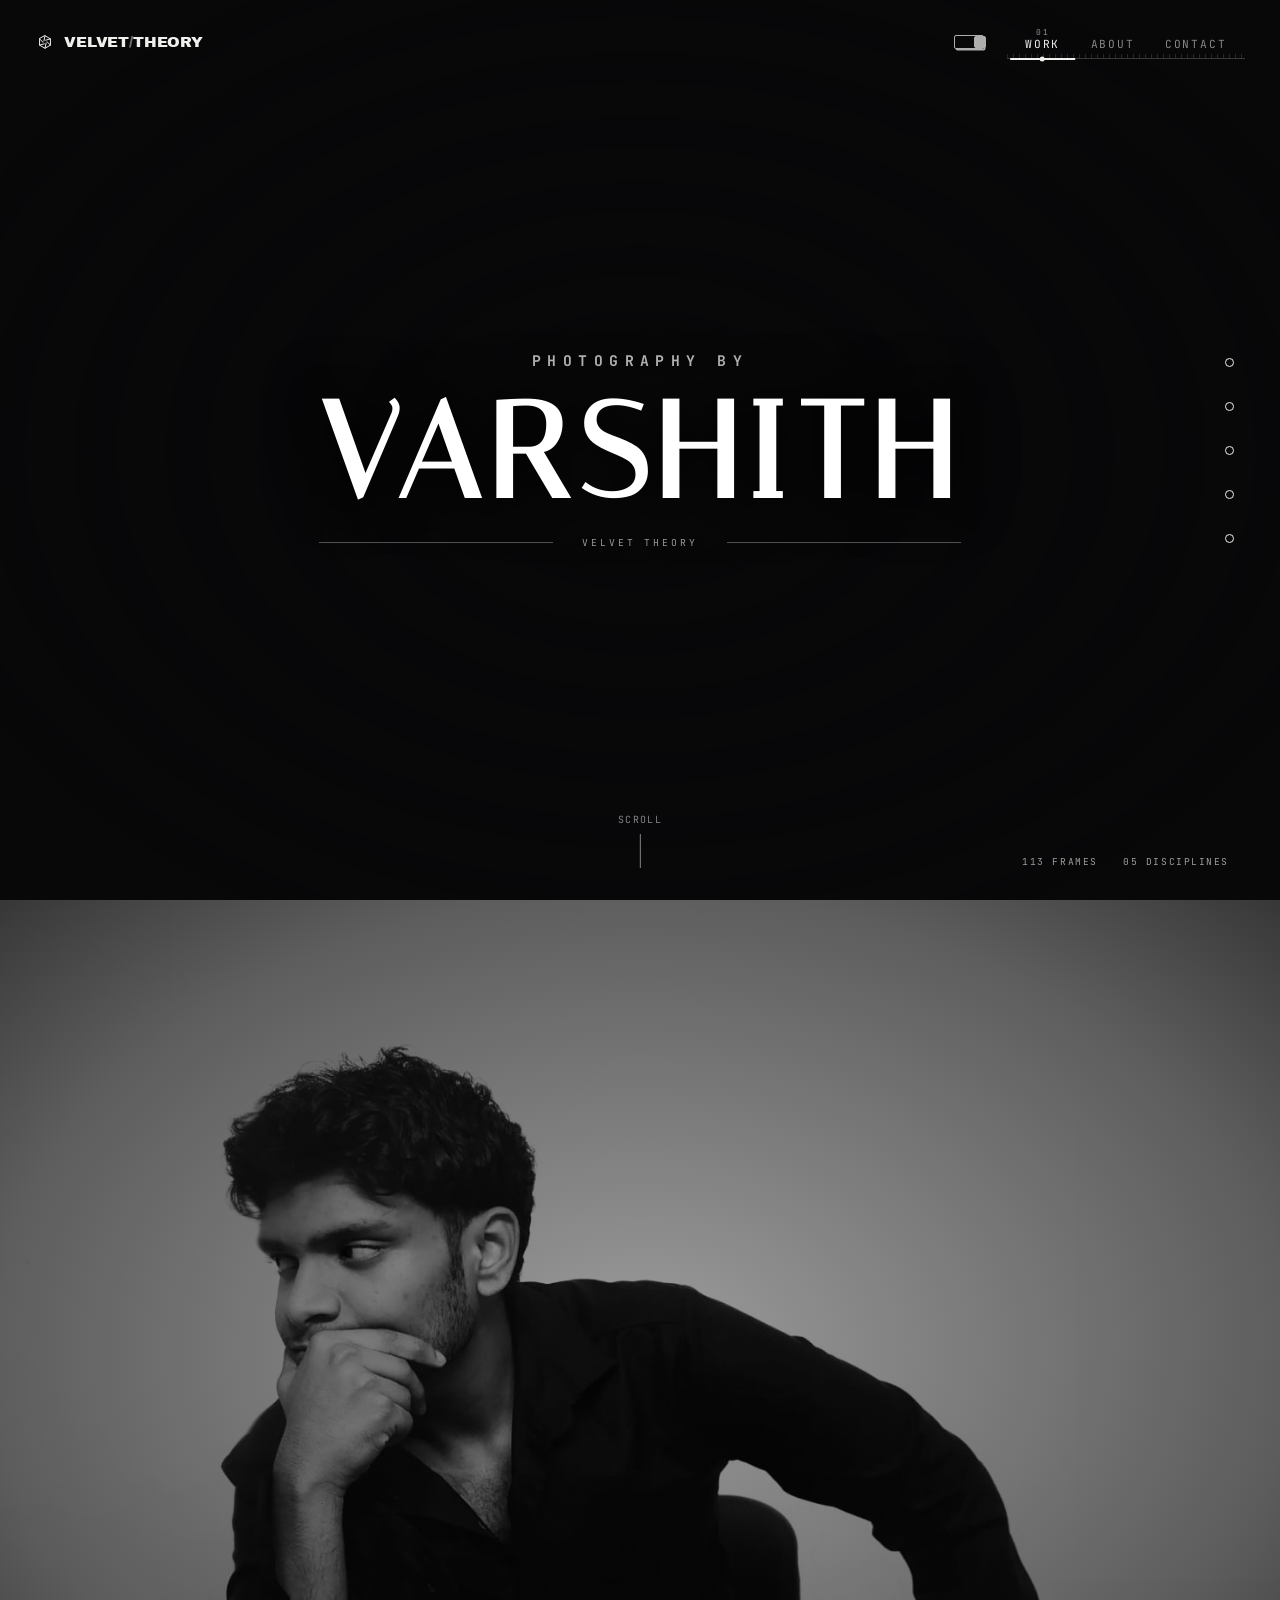
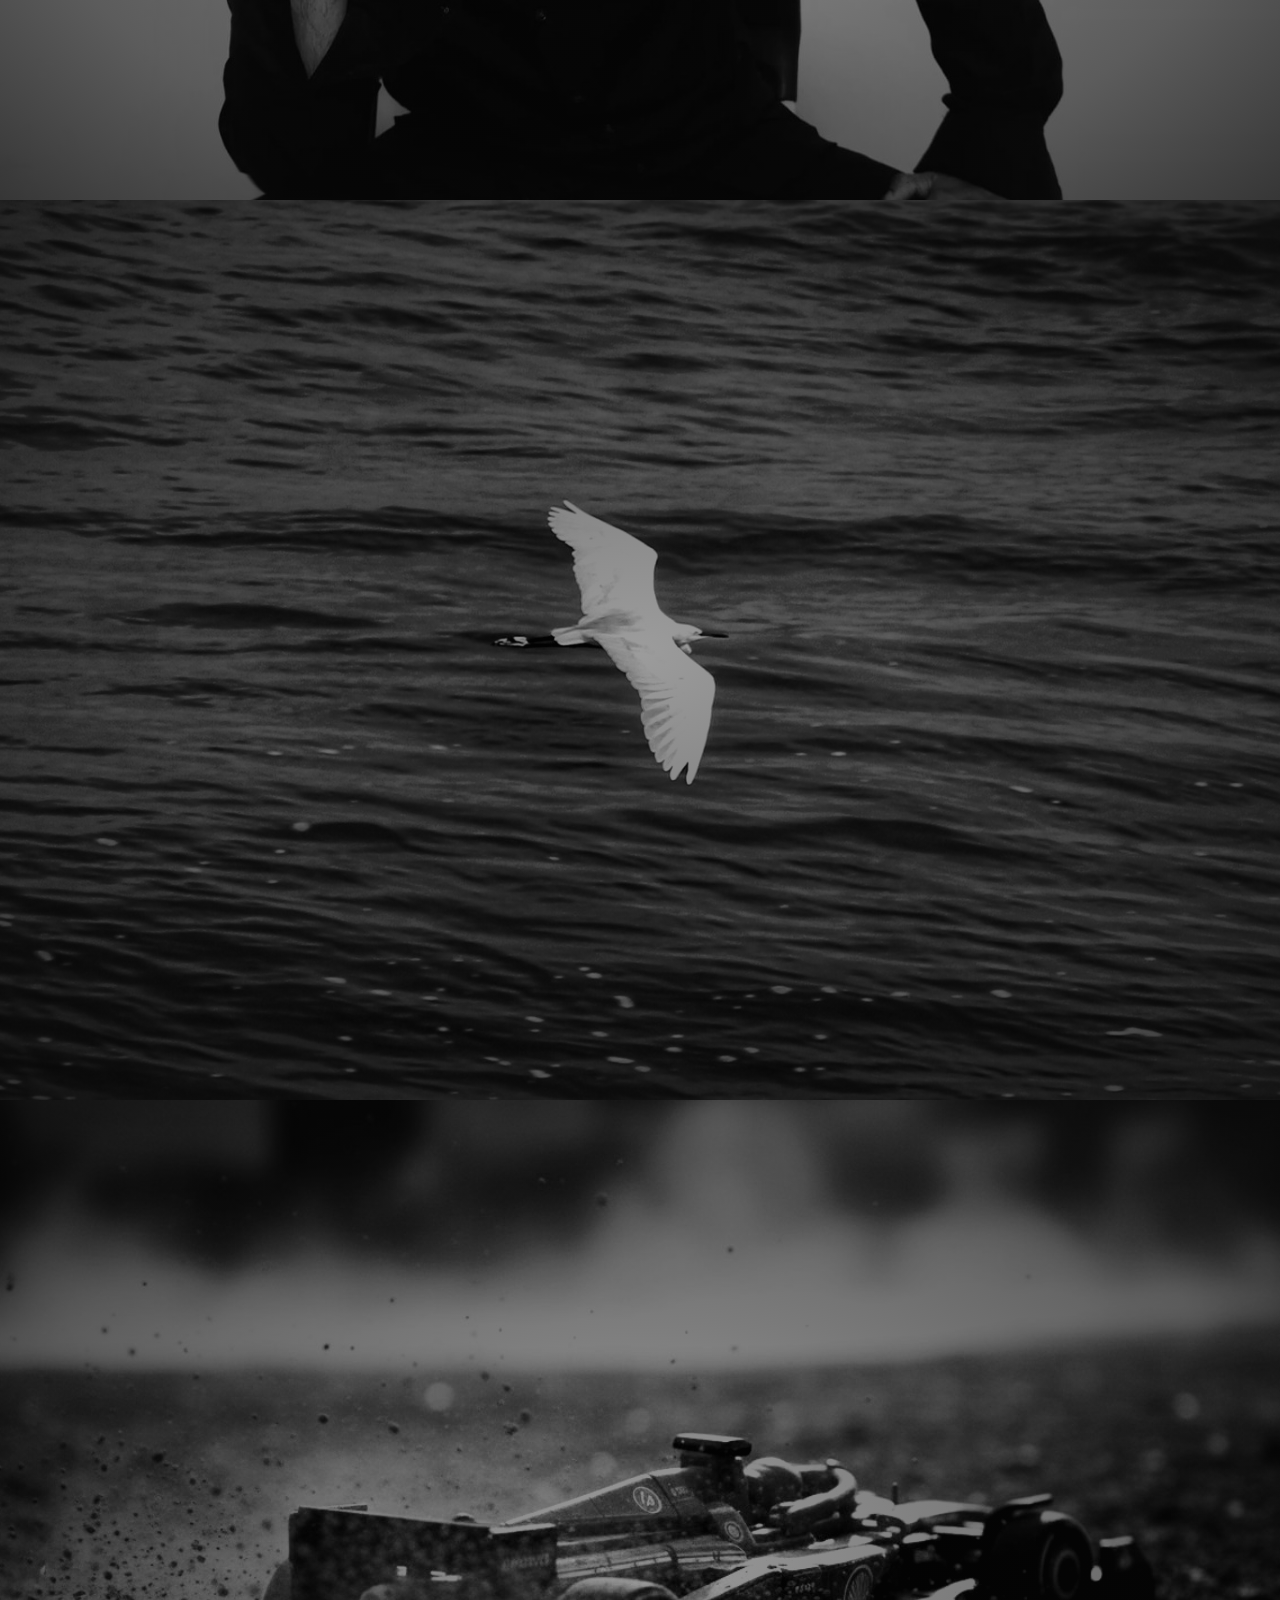
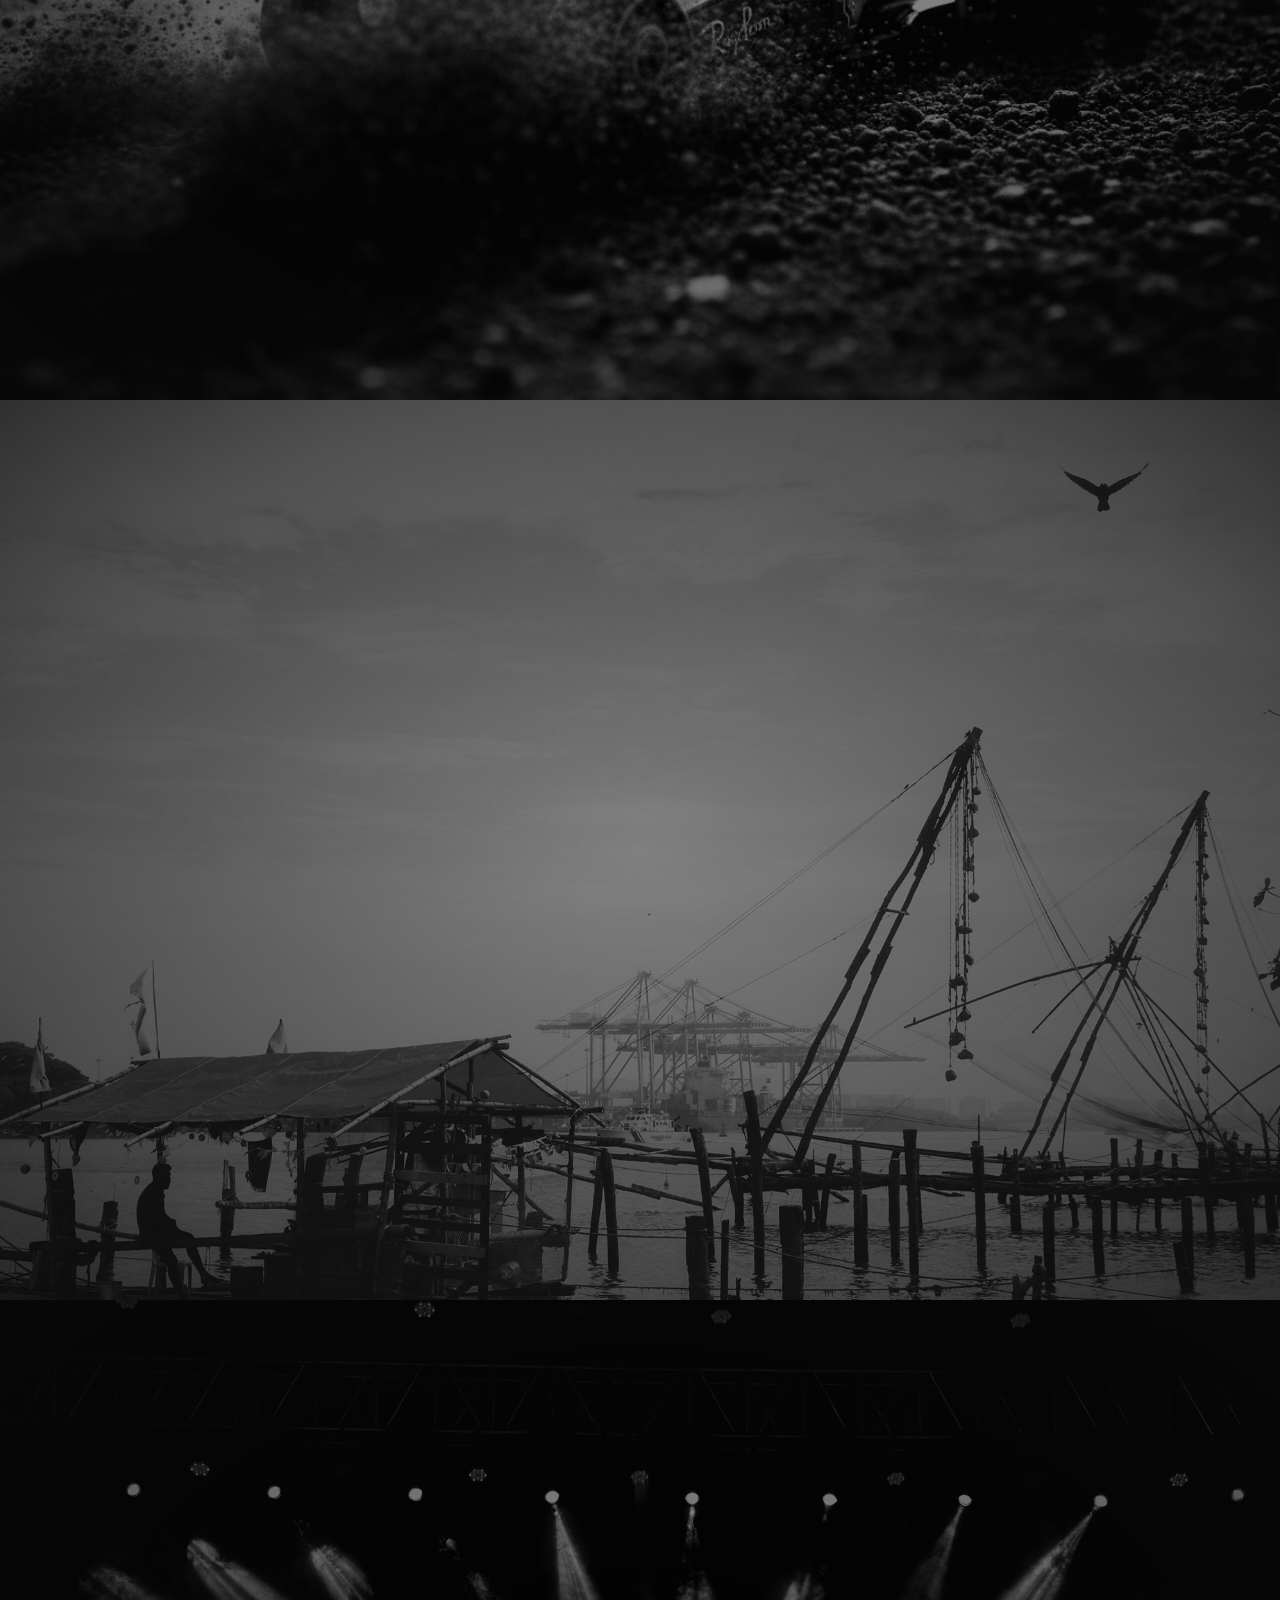
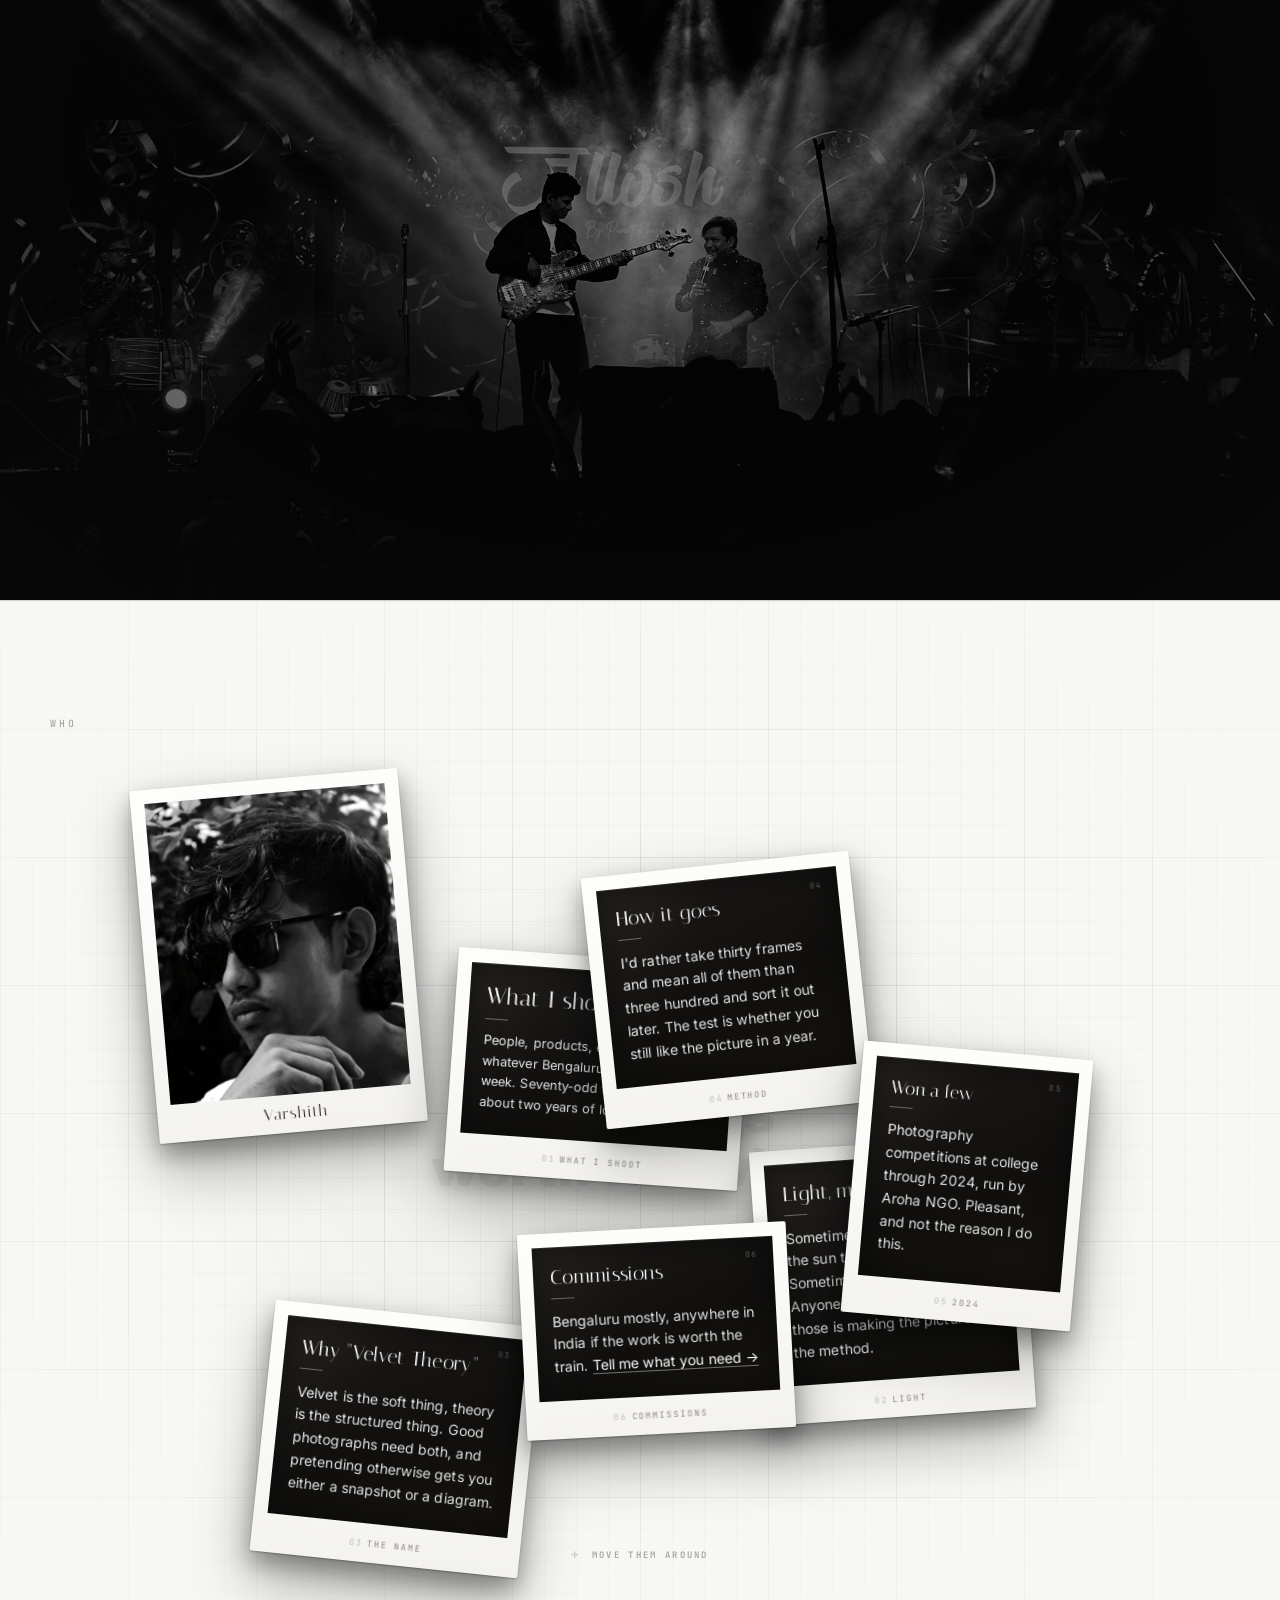
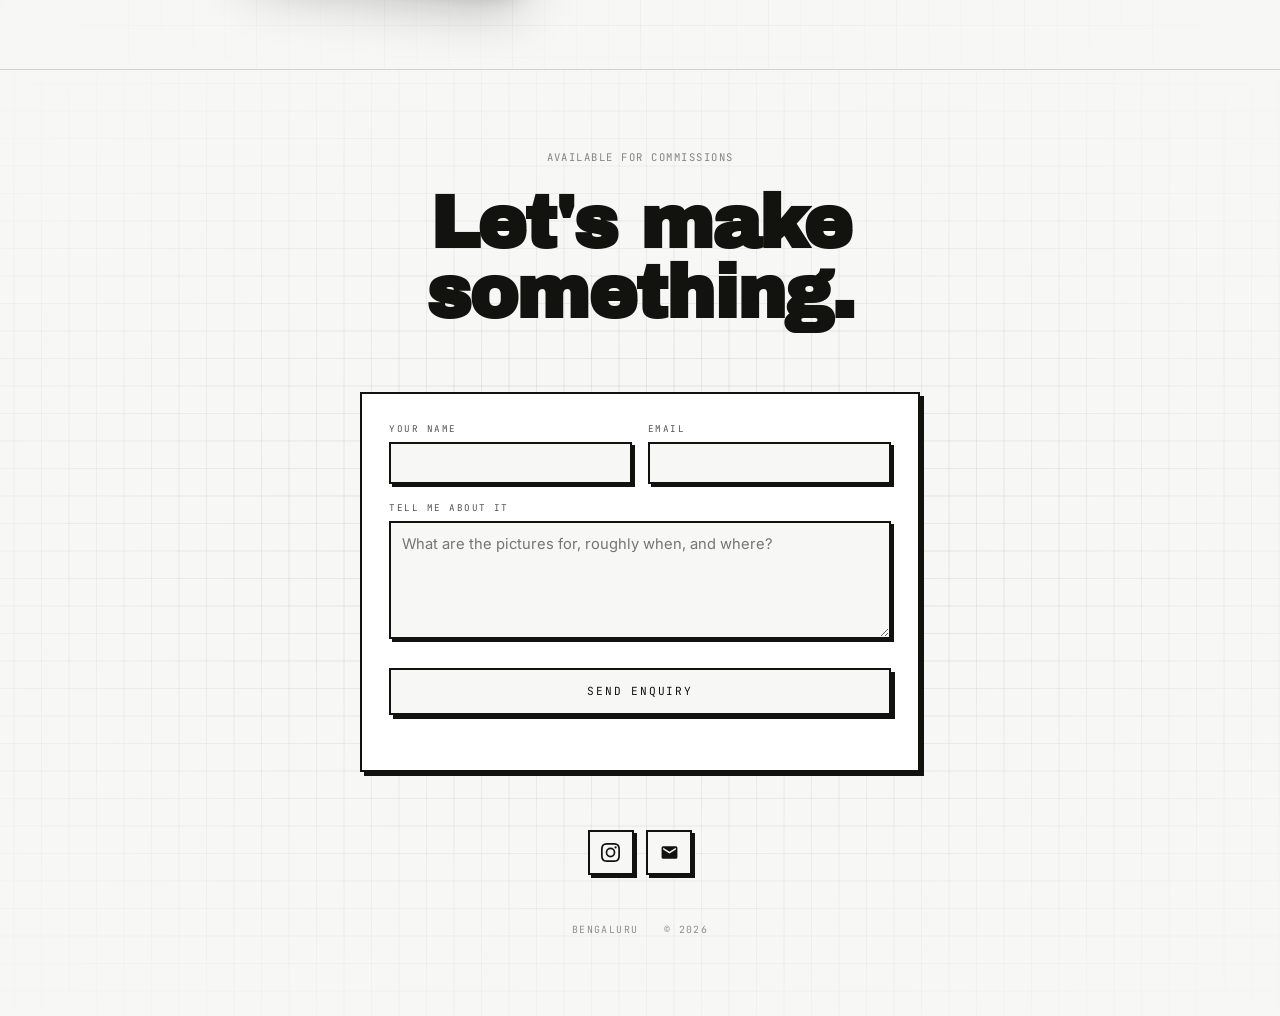
==== commit 63388d97: "Slide to drag instead of hold, and spread the cards out" ====
--- a/V2-PORTFOLIO.html
+++ b/V2-PORTFOLIO.html
@@ -2963,7 +2963,7 @@
     <div class="about-table" id="about-table">
       <p class="about-behind">Six things<br>worth knowing.</p>
 
-      <article class="acard acard-photo" data-x="8"  data-y="6"  data-tilt="-6" style="--deal:0ms">
+      <article class="acard acard-photo" data-x="8"  data-y="3"  data-tilt="-5" style="--deal:0ms">
         <div class="acard-img">
           <img src="images/about-me.jpg" alt="Varshith" loading="lazy"
                onerror="this.closest('.acard').classList.add('is-empty')">
@@ -2971,7 +2971,7 @@
         <span class="acard-cap">Varshith</span>
       </article>
 
-      <article class="acard" data-x="34" data-y="2"  data-tilt="4" style="--deal:90ms">
+      <article class="acard" data-x="34" data-y="26" data-tilt="4" style="--deal:90ms">
         <div class="acard-plate">
           <span class="acard-no mono">01</span>
           <h3>What I shoot</h3>
@@ -2982,7 +2982,7 @@
         <span class="acard-cap mono" data-n="01">What I shoot</span>
       </article>
 
-      <article class="acard" data-x="60" data-y="8"  data-tilt="-4" style="--deal:180ms">
+      <article class="acard" data-x="60" data-y="50" data-tilt="-4" style="--deal:180ms">
         <div class="acard-plate">
           <span class="acard-no mono">02</span>
           <h3>Light, mostly</h3>
@@ -2993,7 +2993,7 @@
         <span class="acard-cap mono" data-n="02">Light</span>
       </article>
 
-      <article class="acard" data-x="18" data-y="30" data-tilt="7" style="--deal:270ms">
+      <article class="acard" data-x="18" data-y="72" data-tilt="6" style="--deal:270ms">
         <div class="acard-plate">
           <span class="acard-no mono">03</span>
           <h3>Why "Velvet Theory"</h3>
@@ -3004,7 +3004,7 @@
         <span class="acard-cap mono" data-n="03">The name</span>
       </article>
 
-      <article class="acard" data-x="46" data-y="34" data-tilt="-7" style="--deal:360ms">
+      <article class="acard" data-x="46" data-y="14" data-tilt="-6" style="--deal:360ms">
         <div class="acard-plate">
           <span class="acard-no mono">04</span>
           <h3>How it goes</h3>
@@ -3015,7 +3015,7 @@
         <span class="acard-cap mono" data-n="04">Method</span>
       </article>
 
-      <article class="acard" data-x="68" data-y="36" data-tilt="5" style="--deal:450ms">
+      <article class="acard" data-x="68" data-y="38" data-tilt="5" style="--deal:450ms">
         <div class="acard-plate">
           <span class="acard-no mono">05</span>
           <h3>Won a few</h3>
@@ -3025,7 +3025,7 @@
         <span class="acard-cap mono" data-n="05">2024</span>
       </article>
 
-      <article class="acard" data-x="40" data-y="62" data-tilt="-3" style="--deal:540ms">
+      <article class="acard" data-x="40" data-y="61" data-tilt="-3" style="--deal:540ms">
         <div class="acard-plate">
           <span class="acard-no mono">06</span>
           <h3>Commissions</h3>
@@ -3864,7 +3864,7 @@
      swiping and getting a scroll. */
   if (hint && matchMedia('(hover: none)').matches){
     const label = hint.querySelector('b');
-    if (label) label.textContent = 'Hold a card to move it';
+    if (label) label.textContent = 'Slide a card sideways';
   }
 
   /* Deal them in when the section arrives. Once only — a scatter that
@@ -3913,26 +3913,30 @@
   cards.forEach(c => REST.set(c, { x:0, y:0 }));
 
   /* ---- PICKING A CARD UP ----
-     With a mouse, pressing down is enough. With a finger it cannot be:
-     a card that grabs the first touch would swallow the scroll, and
-     seven stacked cards would make most of this section a dead zone
-     where swiping does nothing.
-
-     So on touch the card must be CLAIMED first — held for a moment,
-     the way a phone's home screen lets you rearrange icons. A quick
-     swipe scrolls straight past; a deliberate press picks the card up.
-     `touch-action` is flipped on the element only once that happens,
-     so the browser keeps handling the gesture as a scroll until the
-     moment we actually take it. */
-  const HOLD_MS = 350;     // long enough not to fire on a scroll flick
-  const HOLD_SLOP = 10;    // moving further than this first = a scroll
+     With a mouse, pressing down is enough.
+
+     With a finger it cannot be, because the page also has to scroll. The
+     first version asked for a long press — the way a home screen lets
+     you rearrange icons — but it was genuinely hard to find, and holding
+     still for a third of a second is a lot to ask of someone who just
+     wants to move a card.
+
+     So the gesture is read by DIRECTION instead, which is what the rest
+     of this site already does with the lightbox. Move sideways and the
+     card comes with you immediately. Move up or down and the page
+     scrolls, and the card is left alone. Nothing to hold, nothing to
+     wait for, and the page never stops scrolling.
+
+     `touch-action: pan-y` on the card tells the browser the same thing,
+     so vertical scrolling stays on the compositor and never waits on
+     JavaScript. */
+  const DIR_SLOP = 8;      // px before the direction of a gesture is clear
 
   cards.forEach(card => {
     let id = null, sx = 0, sy = 0, ox = 0, oy = 0;
     let lastX = 0, lastY = 0, lastT = 0, vx = 0, vy = 0;
     let moved = false;
     let armed = false;       // are we actually dragging this card?
-    let holdTimer = null;
 
     function claim(){
       if (armed || id === null) return;
@@ -3941,12 +3945,12 @@
       card.classList.add('dragging');
       card.style.zIndex = ++z;
       /* take the gesture from the browser only NOW — before this, a
-         swipe must still scroll the page */
+         vertical swipe must still scroll the page */
       card.style.touchAction = 'none';
       try { card.setPointerCapture(id); } catch(err){}
-      /* a short buzz, where the phone supports it: the same feedback
-         a home screen gives when an icon comes loose */
-      if (navigator.vibrate) { try { navigator.vibrate(12); } catch(err){} }
+      /* a short buzz, where the phone supports it, so it is obvious the
+         card has come loose */
+      if (navigator.vibrate) { try { navigator.vibrate(8); } catch(err){} }
       table.classList.add('touched');
       clearTimeout(nudgeTimer);
       card.classList.remove('nudge');
@@ -3962,27 +3966,23 @@
       lastX = e.clientX; lastY = e.clientY; lastT = performance.now();
       vx = vy = 0; moved = false; armed = false;
 
-      if (e.pointerType === 'touch'){
-        // a finger has to hold it first
-        clearTimeout(holdTimer);
-        holdTimer = setTimeout(claim, HOLD_MS);
-      } else {
-        claim();                      // a mouse or pen picks up at once
-      }
+      // a mouse or pen picks up at once; a finger waits to see which way
+      // it is going
+      if (e.pointerType !== 'touch') claim();
     });
 
     card.addEventListener('pointermove', e => {
       if (id === null || e.pointerId !== id) return;
       const dx = e.clientX - sx, dy = e.clientY - sy;
 
-      /* Moving before the hold completes means they were scrolling, not
-         reaching for the card. Let the page have the gesture. */
+      /* Not yet holding the card: decide from the DIRECTION of the first
+         real movement. Mostly sideways means they are moving the card;
+         mostly vertical means they are scrolling the page, so let go of
+         the gesture entirely. */
       if (!armed){
-        if (Math.hypot(dx, dy) > HOLD_SLOP){
-          clearTimeout(holdTimer);
-          id = null;                  // give up on this gesture entirely
-        }
-        return;
+        if (Math.abs(dx) < DIR_SLOP && Math.abs(dy) < DIR_SLOP) return;
+        if (Math.abs(dy) > Math.abs(dx)) { id = null; return; }   // a scroll
+        claim();
       }
 
       if (!moved && Math.hypot(dx, dy) > 4) moved = true;
@@ -4012,7 +4012,6 @@
     });
 
     function release(e){
-      clearTimeout(holdTimer);               // a tap that never became a hold
       if (id === null || (e && e.pointerId !== id)) return;
       try { card.releasePointerCapture(id); } catch(err){}
       id = null;
--- a/mobile.css
+++ b/mobile.css
@@ -363,54 +363,68 @@
   .about { padding: 3.6rem 1.1rem; }
   .about-kick { font-size: .56rem; letter-spacing: .26em; padding-top: 0; }
 
-  /* THE SCATTER DOES NOT WORK ON A PHONE.
-     Seven overlapping cards on a 390px screen forced the body text down
-     to 9px — technically present, but nobody was going to read it. The
-     words matter more than the arrangement.
-
-     So the prints stand up into a single column at a size you can
-     actually read. They keep the white border, the deep foot margin and
-     the caption, so they are still recognisably the same object — just
-     laid out rather than thrown down. Dragging goes with the scatter;
-     there is nowhere to drag to in a column. */
+  /* THE SCATTER STAYS, and the cards stay draggable — hold one for a
+     moment and it comes loose, exactly as on the desktop.
+
+     The size is the thing that has to be got right. The first attempt
+     crushed the body text to 9px to fit seven overlapping cards; the
+     second made each card nearly a whole screen and turned the section
+     into an endless scroll. This sits between: a card about half the
+     screen wide, body text at 0.68rem, and the scatter pulled in so
+     nothing hangs off an edge. */
+  /* Taller than a screen now: the cards are spread down the table
+     rather than piled in the middle, so the lowest sits at 72%. */
   .about-table {
-    position: static;
-    height: auto;
-    perspective: none;
-    margin-top: 1.4rem;
-    display: flex; flex-direction: column;
-    align-items: center; gap: 1.5rem;
-  }
-  .about-behind { display: none; }   /* nothing left to sit behind */
-  .about-hint   { display: none; }   /* nothing to drag */
+    height: 1020px;
+    margin-top: 1rem;
+    perspective: 1200px;
+    touch-action: pan-y;         /* the page scrolls over the table */
+  }
+  .about-behind { font-size: clamp(1.1rem, 6.5vw, 1.7rem); }
 
   .acard {
-    position: static;
-    width: 100%; max-width: 20rem;
-    cursor: default;
-    touch-action: auto;              /* the page must scroll over them */
-    opacity: 1 !important;           /* never wait on the deal observer */
-    padding: .85rem .85rem 2.3rem;
+    width: 10.4rem;
+    /* pan-y hands vertical scrolling to the browser and keeps horizontal
+       movement for the drag — so the page never stutters while the JS
+       works out which way a gesture is going */
+    touch-action: pan-y;
+    padding: .55rem .55rem 1.5rem;
     box-shadow:
-      0 1px 2px rgba(0,0,0,.26),
-      0 10px 22px rgba(0,0,0,.32),
-      0 22px 46px rgba(0,0,0,.26);
-  }
-  /* A slight alternating tilt, so a column of prints still reads as
-     things placed by hand rather than a list. */
-  .acard:nth-child(odd)  { transform: rotate(-1.1deg) !important; }
-  .acard:nth-child(even) { transform: rotate(1.1deg) !important; }
-
-  /* Now the type can breathe. 0.92rem body is a comfortable reading
-     size; the old 0.58rem was about nine pixels. */
-  .acard-plate { padding: 1.35rem 1.2rem 1.45rem; min-height: 0; }
-  .acard h3 { font-size: 1.5rem; margin-bottom: .75rem; padding-right: 2rem; }
-  .acard h3::after { width: 1.6rem; margin-top: .7rem; }
-  .acard p  { font-size: .95rem; line-height: 1.64; }
-  .acard-no { font-size: .56rem; top: 1rem; right: 1.05rem; }
-  .acard-cap { font-size: .58rem; letter-spacing: .2em; bottom: .8rem; }
-  .acard-photo .acard-cap { font-size: 1.15rem; }
-  /* the portrait gets the full width of its print */
+      0 1px 2px rgba(0,0,0,.3),
+      0 8px 18px rgba(0,0,0,.36),
+      0 18px 40px rgba(0,0,0,.3);
+  }
+  /* The resting positions are percentages tuned for a wide table. A
+     166px card at x=68% of a 355px table hangs well off the right edge,
+     so the horizontal spread is squeezed toward the middle here. */
+  /* Alternating left and right down the column, so consecutive cards
+     never sit on top of each other. The previous set clustered them all
+     around the middle and buried the portrait completely. */
+  .acard[data-x="8"]  { left: 2%;  }   /* portrait      — top left  */
+  .acard[data-x="46"] { left: 44%; }   /* what I shoot  — top right */
+  .acard[data-x="34"] { left: 4%;  }   /* how it goes   — left      */
+  .acard[data-x="68"] { left: 42%; }   /* velvet theory — right     */
+  .acard[data-x="60"] { left: 3%;  }   /* won a few     — left      */
+  .acard[data-x="18"] { left: 40%; }   /* commissions   — right     */
+  .acard[data-x="40"] { left: 6%;  }   /* the light     — left      */
+  /* the size variation is a desktop idea; at this scale every card needs
+     all the room it can get */
+  .acard[data-x="34"], .acard[data-x="68"] { width: 10.4rem; }
+
+  /* 0.68rem is about 11px — small, but this is a card you can pick up
+     and bring closer, not a paragraph you read at arm's length. The
+     first attempt at 0.58rem (9px) was genuinely unreadable; this is
+     the smallest that still is. */
+  /* Measured: at 1.52 line-height the three longest cards ran 6px past
+     the print's bottom edge, which would stretch them out of Polaroid
+     proportion. 1.44 brings every one inside it. */
+  .acard-plate { padding: .75rem .7rem .8rem; min-height: 0; }
+  .acard h3 { font-size: .95rem; margin-bottom: .4rem; padding-right: 1.4rem; }
+  .acard h3::after { width: 1.1rem; margin-top: .4rem; }
+  .acard p  { font-size: .68rem; line-height: 1.44; }
+  .acard-no { font-size: .46rem; top: .65rem; right: .7rem; }
+  .acard-cap { font-size: .48rem; letter-spacing: .16em; bottom: .5rem; }
+  .acard-photo .acard-cap { font-size: .85rem; }
   .acard-photo .acard-img { aspect-ratio: 4/5; }
 
   /* the hint says what to do, which matters more here than on a desktop
@@ -474,7 +488,10 @@
      the page a horizontal scrollbar. Measured, not guessed. */
   /* the cards are a full-width column now, so only the type needs
      easing in a little at this width */
-  .acard-plate { padding: 1.15rem 1rem 1.25rem; }
-  .acard h3 { font-size: 1.34rem; }
-  .acard p { font-size: .88rem; line-height: 1.64; }
+  /* 320px is the narrowest phone still sold; the card shrinks with the
+     table, so only the type needs easing in a little */
+  .acard { width: 9.4rem; }
+  .acard-plate { padding: .65rem .6rem .7rem; }
+  .acard h3 { font-size: .86rem; }
+  .acard p { font-size: .64rem; line-height: 1.42; }
 }
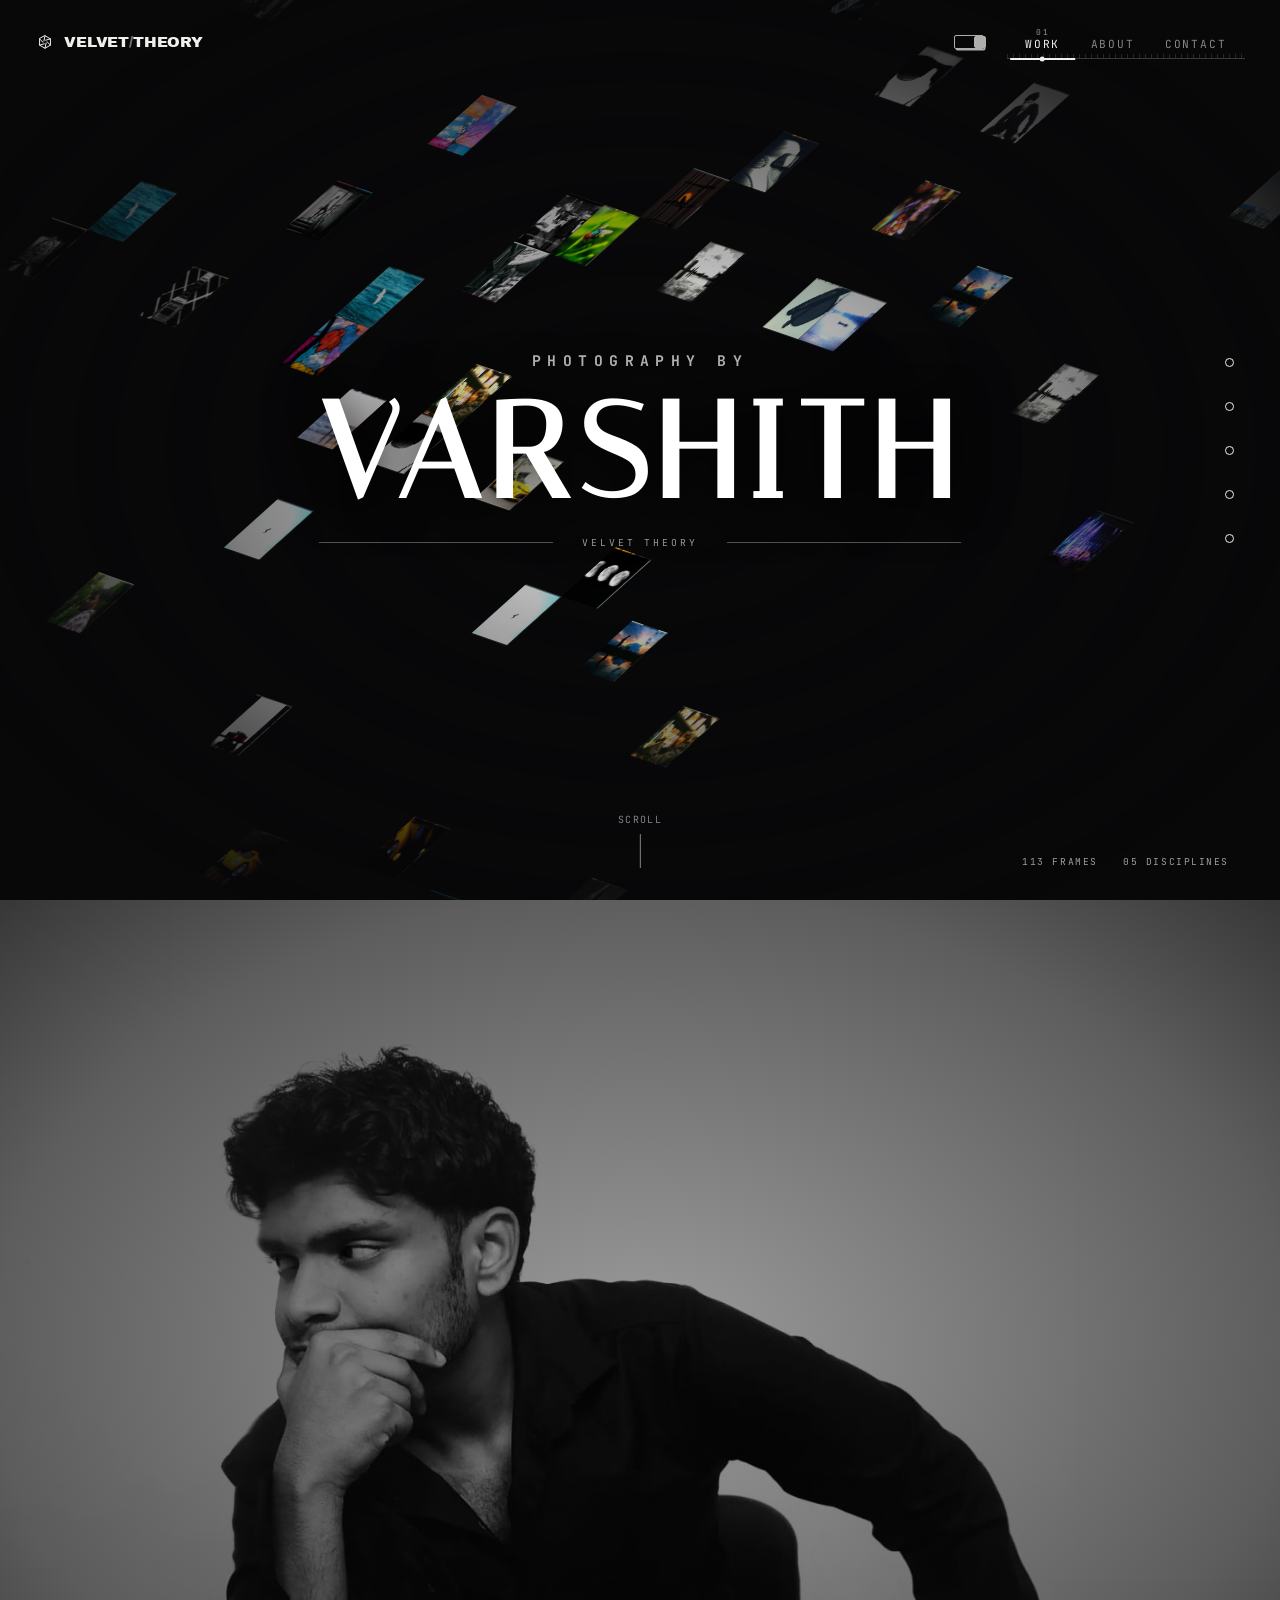
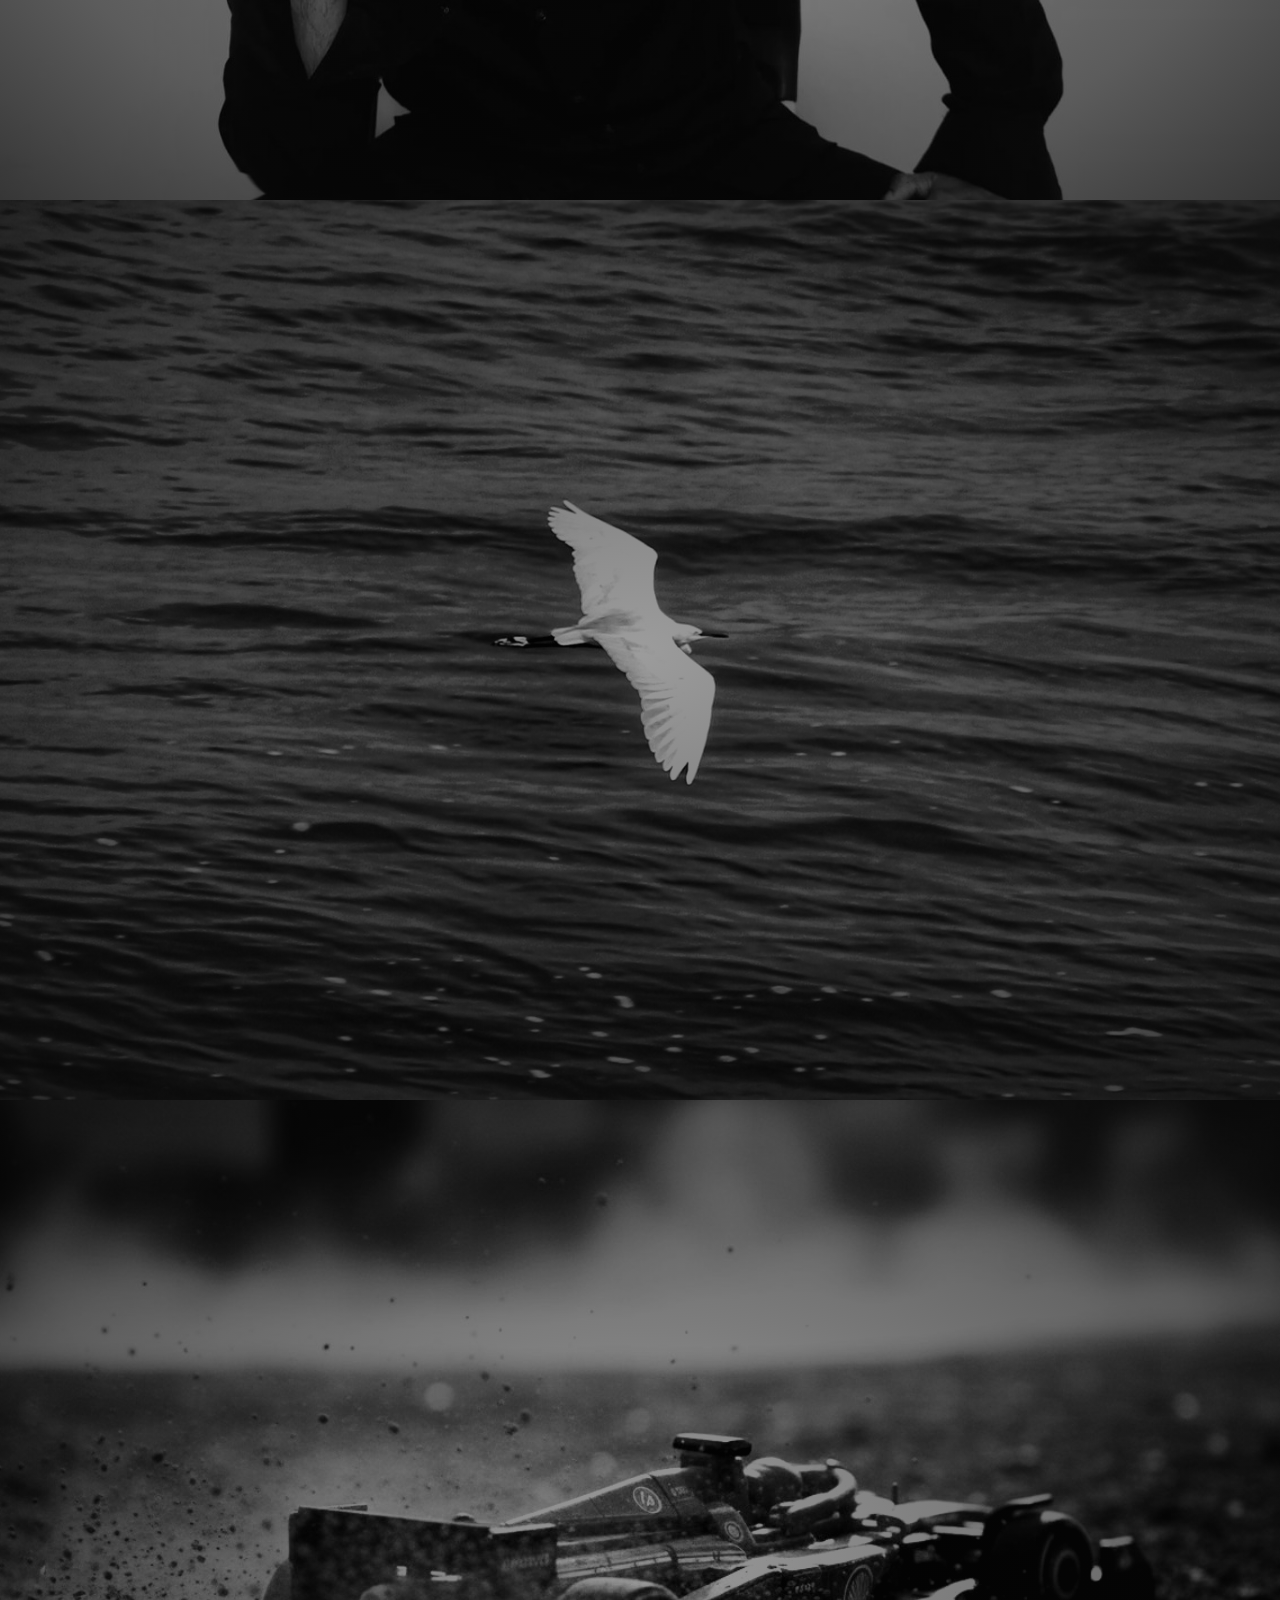
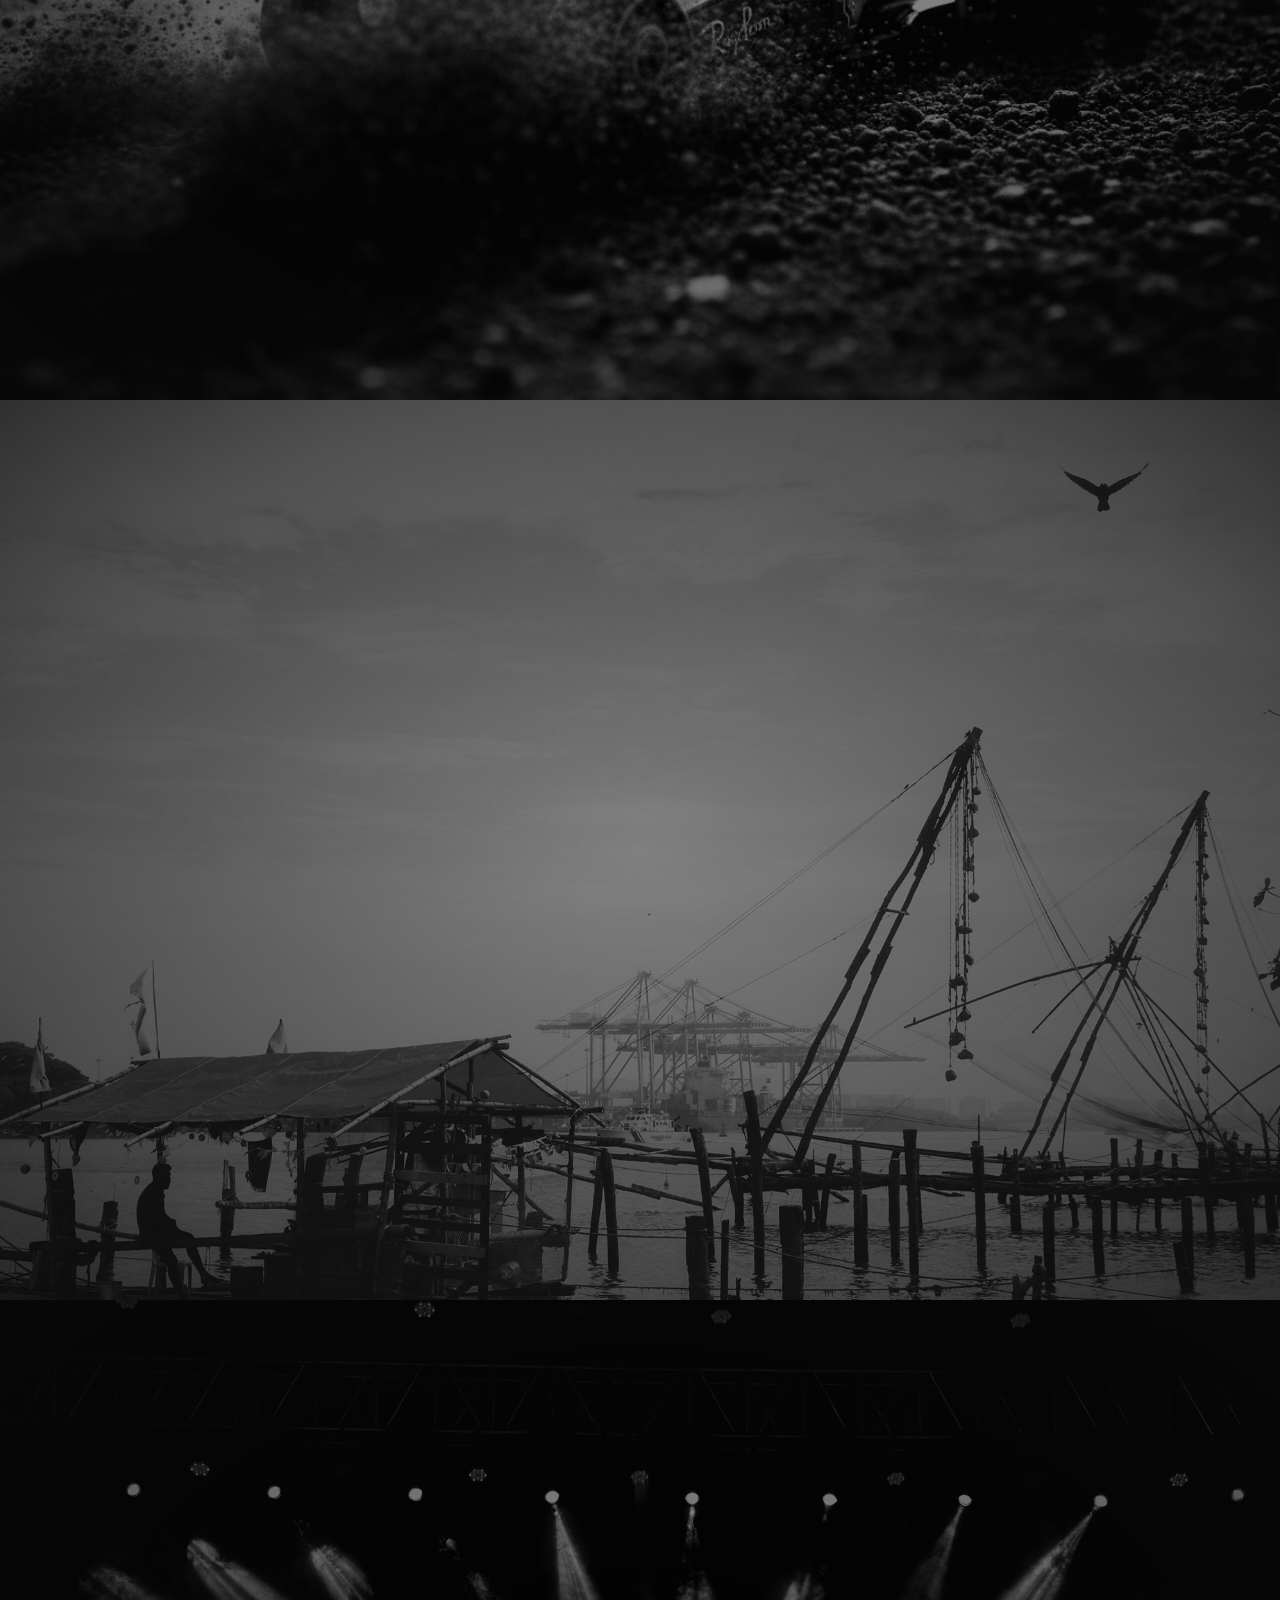
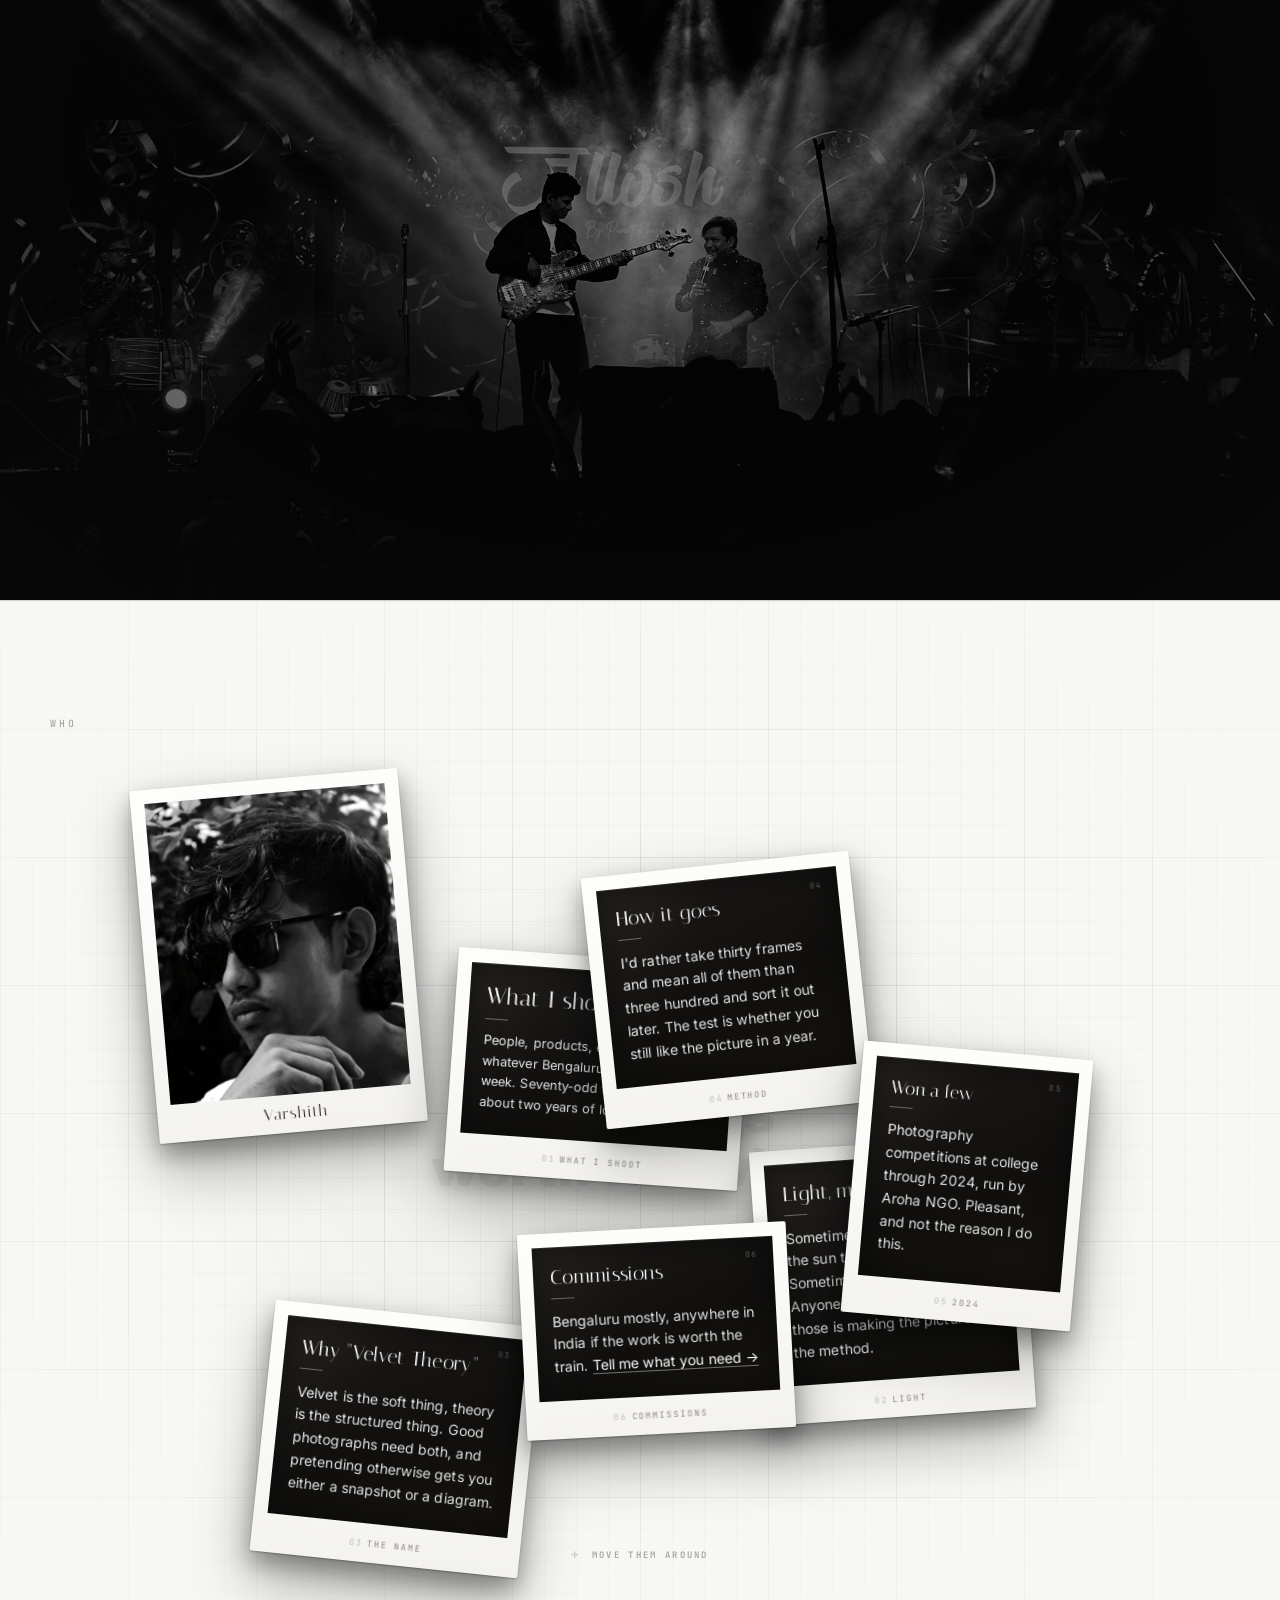
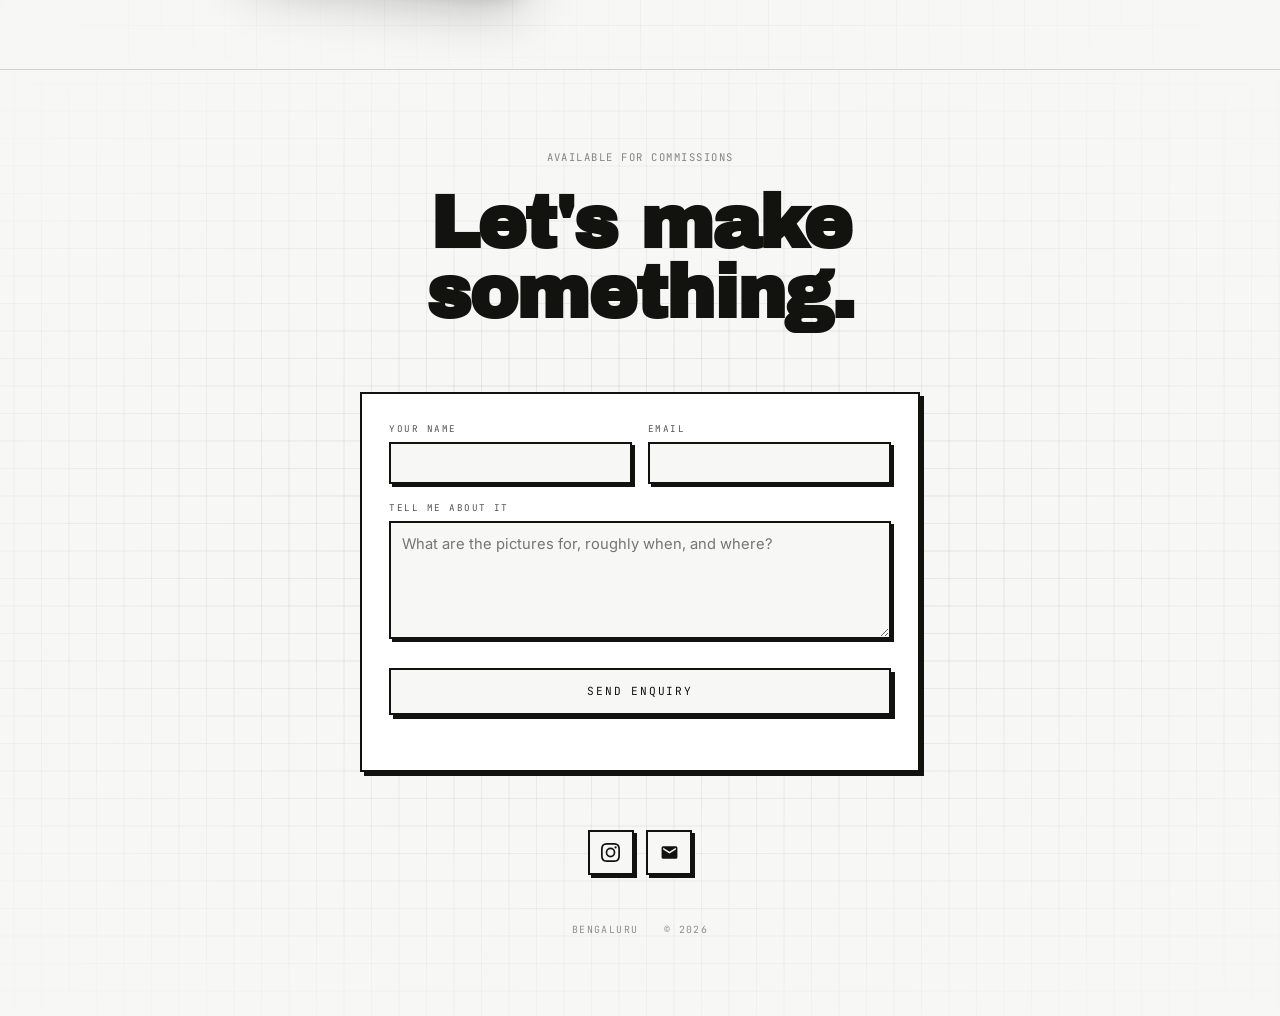
==== commit cf888355: "Instant drag in any direction, and the Work menu back to a list" ====
--- a/V2-PORTFOLIO.html
+++ b/V2-PORTFOLIO.html
@@ -383,6 +383,7 @@
     transition:color var(--t-tap) var(--ease);
   }
   .ring-item:hover span{color:var(--accent);}
+  .ring-item .fw{text-decoration:none;}   /* <u> only to be a hook */
 
   /* ---- the thumbnail ----
      A photographer's menu shows the work. The frame grows out of the
@@ -3913,30 +3914,37 @@
   cards.forEach(c => REST.set(c, { x:0, y:0 }));
 
   /* ---- PICKING A CARD UP ----
-     With a mouse, pressing down is enough.
-
-     With a finger it cannot be, because the page also has to scroll. The
-     first version asked for a long press — the way a home screen lets
-     you rearrange icons — but it was genuinely hard to find, and holding
-     still for a third of a second is a lot to ask of someone who just
-     wants to move a card.
-
-     So the gesture is read by DIRECTION instead, which is what the rest
-     of this site already does with the lightbox. Move sideways and the
-     card comes with you immediately. Move up or down and the page
-     scrolls, and the card is left alone. Nothing to hold, nothing to
-     wait for, and the page never stops scrolling.
-
-     `touch-action: pan-y` on the card tells the browser the same thing,
-     so vertical scrolling stays on the compositor and never waits on
-     JavaScript. */
-  const DIR_SLOP = 8;      // px before the direction of a gesture is clear
+     The card comes with the finger THE INSTANT it is touched, in any
+     direction. No hold, no waiting to see which way the gesture is
+     going — both of those were tried and both felt slack, because the
+     card lags behind the finger while the page makes up its mind.
+
+     The page can still be scrolled: there is empty table around the
+     cards, and the section is taller than a screen. Scrolling from a
+     card is what is given up, and it is the right thing to give up —
+     the cards are the reason anyone is in this section.
+
+     A SECOND finger releases the card immediately, so pinch-to-zoom
+     works: the browser only gets the gesture if we are not holding it,
+     and `touch-action:none` is lifted the moment a second pointer
+     arrives. */
+  const ZOOM = new Set();  // pointers currently down anywhere on the table
 
   cards.forEach(card => {
     let id = null, sx = 0, sy = 0, ox = 0, oy = 0;
     let lastX = 0, lastY = 0, lastT = 0, vx = 0, vy = 0;
     let moved = false;
     let armed = false;       // are we actually dragging this card?
+
+    /* Let go of the card without moving it — used when a second finger
+       arrives and the gesture turns out to be a pinch. */
+    function bail(){
+      if (id === null) return;
+      try { card.releasePointerCapture(id); } catch(err){}
+      id = null; armed = false; moved = false;
+      card.classList.remove('dragging');
+      card.style.touchAction = '';
+    }
 
     function claim(){
       if (armed || id === null) return;
@@ -3959,31 +3967,24 @@
 
     card.addEventListener('pointerdown', e => {
       if (e.button != null && e.button !== 0) return;   // left button only
+      ZOOM.add(e.pointerId);
+
+      /* A second finger anywhere means a pinch. Drop the card at once so
+         the browser can zoom — holding on would swallow the gesture. */
+      if (ZOOM.size > 1){ bail(); return; }
+
       id = e.pointerId;
       const at = REST.get(card);
       sx = e.clientX; sy = e.clientY;
       ox = at.x; oy = at.y;
       lastX = e.clientX; lastY = e.clientY; lastT = performance.now();
       vx = vy = 0; moved = false; armed = false;
-
-      // a mouse or pen picks up at once; a finger waits to see which way
-      // it is going
-      if (e.pointerType !== 'touch') claim();
+      claim();                       // straight away, whatever the input
     });
 
     card.addEventListener('pointermove', e => {
       if (id === null || e.pointerId !== id) return;
       const dx = e.clientX - sx, dy = e.clientY - sy;
-
-      /* Not yet holding the card: decide from the DIRECTION of the first
-         real movement. Mostly sideways means they are moving the card;
-         mostly vertical means they are scrolling the page, so let go of
-         the gesture entirely. */
-      if (!armed){
-        if (Math.abs(dx) < DIR_SLOP && Math.abs(dy) < DIR_SLOP) return;
-        if (Math.abs(dy) > Math.abs(dx)) { id = null; return; }   // a scroll
-        claim();
-      }
 
       if (!moved && Math.hypot(dx, dy) > 4) moved = true;
       if (!moved) return;
@@ -4012,6 +4013,7 @@
     });
 
     function release(e){
+      if (e) ZOOM.delete(e.pointerId);
       if (id === null || (e && e.pointerId !== id)) return;
       try { card.releasePointerCapture(id); } catch(err){}
       id = null;
@@ -6546,7 +6548,9 @@
                href="#work" data-ci="${i}" role="menuitem">
       <b>${String(i + 1).padStart(2,'0')}</b>
       <em style="font-style:normal">${c.name}</em>
-      <span>${n ? n + ' frames' : 'soon'}</span>
+      <!-- the word is dropped on a phone, where the count sits in the
+           corner of a photo tile and has no room for it -->
+      <span>${n ? n + '<u class="fw">&nbsp;frames</u>' : 'soon'}</span>
       <i class="ring-thumb" data-src="${c.cover}" aria-hidden="true"></i>
     </a>`;
   }).join('');
--- a/mobile.css
+++ b/mobile.css
@@ -56,40 +56,41 @@
   .nav-item i, .topnav::after, .nav-marker { display: none; }
 
   /* ---- THE WORK MENU ON A PHONE ----
-     It was hidden entirely, which left no way to jump straight to a
-     category — the only route was scrolling past all six. It comes back
-     here as a sheet anchored under the bar rather than a hover dropdown,
-     because a finger cannot hover: the JS adds `open` on tap either way.
-
-     The thumbnails stay. They are the reason the menu is worth opening,
-     and on a phone they are ALWAYS out rather than waiting on a hover
-     that will never come. */
+     The same list the desktop has: a number, a name, a frame count. The
+     photo-grid version was tried and was worse — tiles too small to
+     recognise, and a translucent panel that let the hero bleed through
+     it. A list of six names is unambiguous and instant to read.
+
+     No thumbnails here. They earn their place on a desktop, where a
+     cursor reveals one at a time; six at once on a phone is clutter.
+
+     What this DOES need over the desktop version: an opaque background,
+     44px rows, and anchoring to the screen rather than the bar. */
   .nav-ring {
     display: flex;
     position: fixed;
     top: calc(52px + env(safe-area-inset-top, 0px));
     left: .6rem; right: .6rem;
-    max-height: calc(100svh - 52px - env(safe-area-inset-top, 0px) - 2rem);
+    max-height: calc(100svh - 52px - env(safe-area-inset-top, 0px) - 1.5rem);
     overflow-y: auto;
     -webkit-overflow-scrolling: touch;
-    padding: .35rem 0;
+    padding: .3rem 0;
+    background: var(--bg);        /* opaque: nothing bleeds through */
+    backdrop-filter: none;
+    box-shadow: 0 18px 40px rgba(0,0,0,.4);
   }
   .ring-item {
-    grid-template-columns: 1.5rem 1fr auto 2.6rem;
-    gap: .7rem;
-    padding: .85rem .9rem;        /* 44px tall, the minimum touch target */
+    grid-template-columns: 1.6rem 1fr auto;
+    gap: .8rem;
+    padding: .9rem 1rem;          /* 44px tall: the minimum touch target */
     font-size: .68rem;
   }
-  /* no hover on a touch screen, so the count and the frame are simply
-     there — the hover states below would otherwise never fire */
-  .ring-item span { color: rgba(var(--wash), .5); font-size: .58rem; }
-  .ring-thumb {
-    width: 2.6rem; height: 1.75rem;
-    filter: grayscale(1) contrast(1.05);
-  }
-  /* the row being pressed lights up, which is the touch equivalent */
+  .ring-thumb { display: none; }  /* a cursor idea; clutter on a phone */
+  /* no hover on a touch screen, so the count is simply always there */
+  .ring-item span { color: rgba(var(--wash), .45); font-size: .58rem; }
+  /* the row being pressed lights up — the touch equivalent of a hover */
   .ring-item:active { background: rgba(var(--wash), .1); color: var(--fg); }
-  .ring-item:active .ring-thumb { filter: grayscale(0) contrast(1); }
+  .ring-item:active::before { height: 62%; }
   .dots { display: none; }
 
   .theme-btn {
@@ -384,10 +385,12 @@
 
   .acard {
     width: 10.4rem;
-    /* pan-y hands vertical scrolling to the browser and keeps horizontal
-       movement for the drag — so the page never stutters while the JS
-       works out which way a gesture is going */
-    touch-action: pan-y;
+    /* The card takes the gesture the moment it is touched, so it follows
+       the finger with no lag at all. pan-y was tried and it is what made
+       the drag feel slack: the browser holds the first few pixels back
+       while it decides whether the movement is a scroll.
+       The page still scrolls from the empty table around the cards. */
+    touch-action: none;
     padding: .55rem .55rem 1.5rem;
     box-shadow:
       0 1px 2px rgba(0,0,0,.3),
@@ -427,9 +430,36 @@
   .acard-photo .acard-cap { font-size: .85rem; }
   .acard-photo .acard-img { aspect-ratio: 4/5; }
 
-  /* the hint says what to do, which matters more here than on a desktop
-     where a cursor already invites a drag */
-  .about-hint { font-size: .5rem; letter-spacing: .2em; }
+  /* ---- THE HINT GOES TO THE TOP ----
+     It sits after the table in the source, which puts it below a
+     1020px-tall scatter — so on a phone you only meet the instruction
+     after you have already scrolled past everything it was meant to
+     explain. Flex ordering lifts it to the empty space beside WHO,
+     where it is the first thing read.
+
+     The markup is untouched: a screen reader and the desktop layout
+     both still get the original order. */
+  .about-inner {
+    display: flex;
+    flex-direction: column;
+  }
+  .about-kick  { order: 1; }
+  .about-hint  { order: 2; }
+  .about-table { order: 3; }
+
+  /* The desktop version starts at opacity 0 and only appears once the
+     cards have dealt in, 1.5s later — sensible when it sits under the
+     scatter, wrong when it is the first thing above it. Here it is
+     simply present, and still disappears once a card has been moved. */
+  .about-hint,
+  .about-table.dealt ~ .about-hint {
+    font-size: .52rem; letter-spacing: .2em;
+    text-align: left;
+    margin: .5rem 0 0;
+    opacity: .42;
+    transition-delay: 0s;
+  }
+  .about-hint.gone { opacity: 0 !important; }
 
   /* ----------------------------------------------------------------
      06 · THE FOOTER
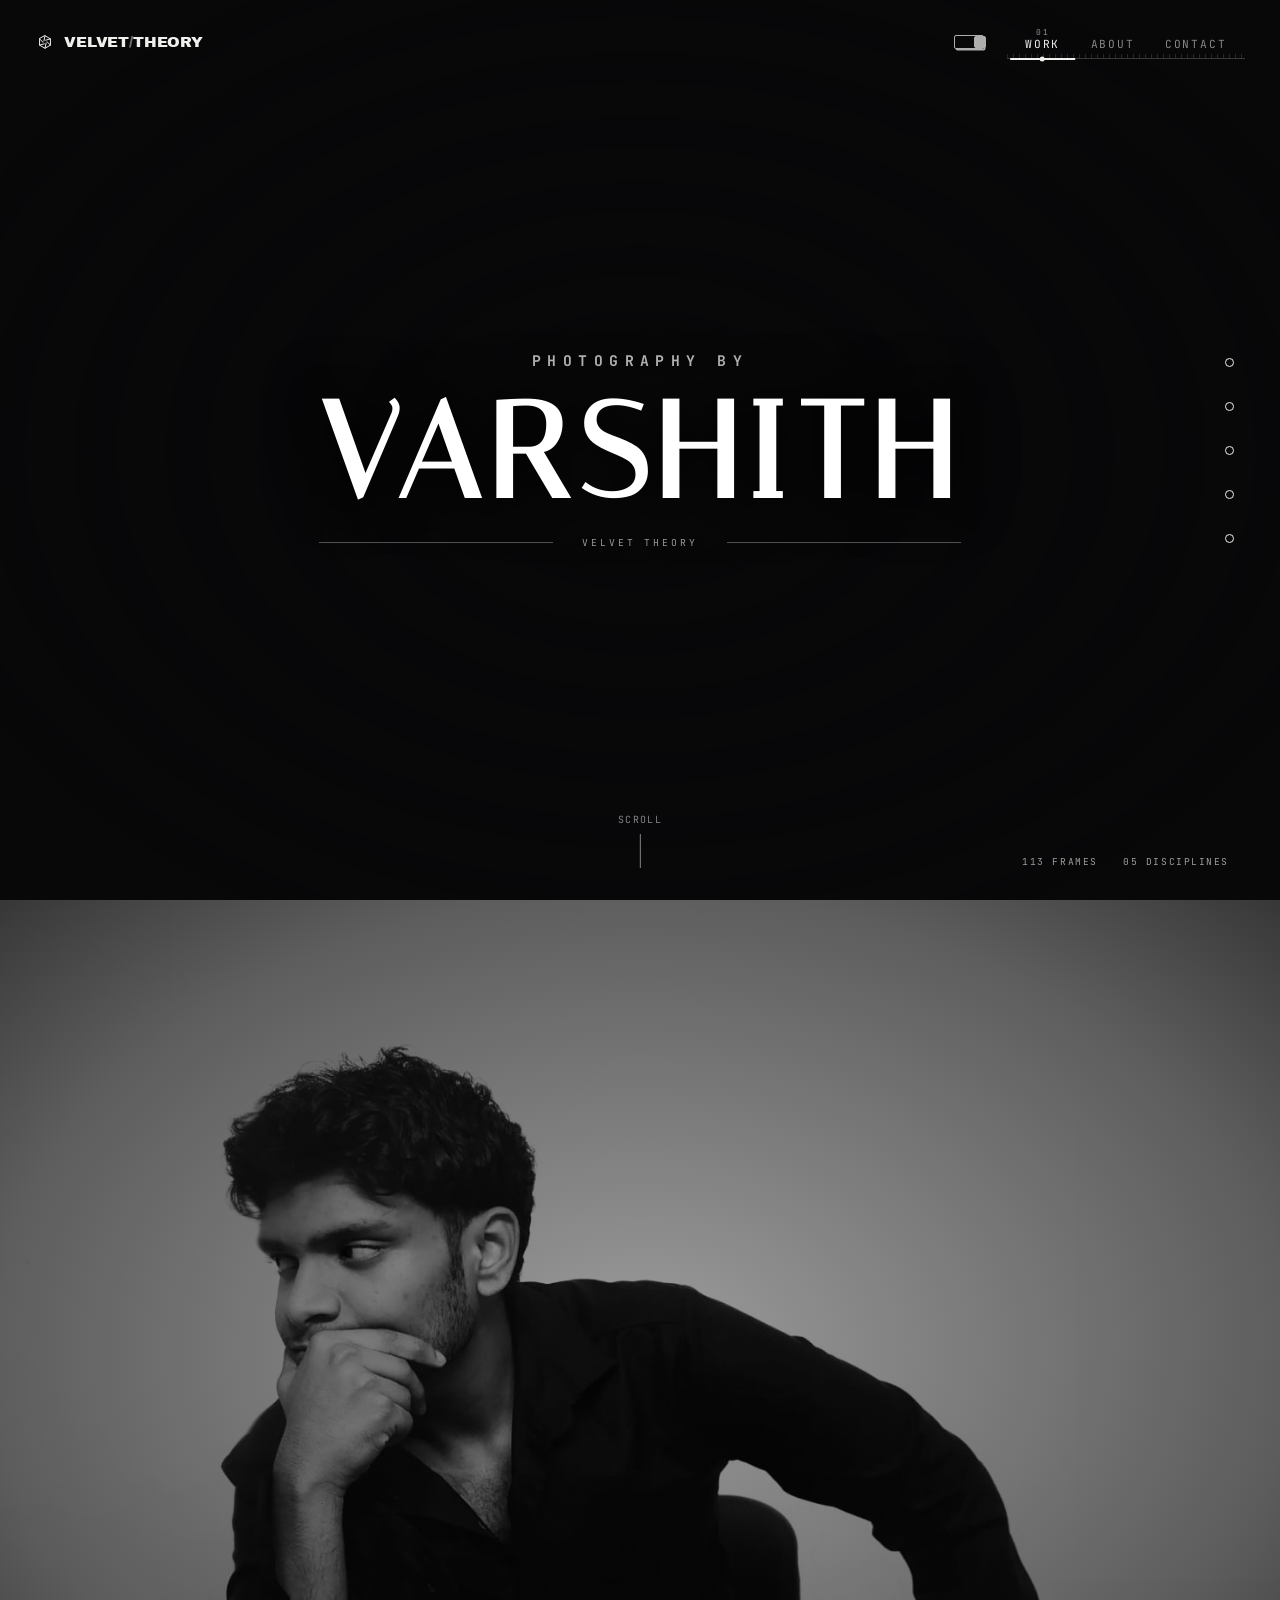
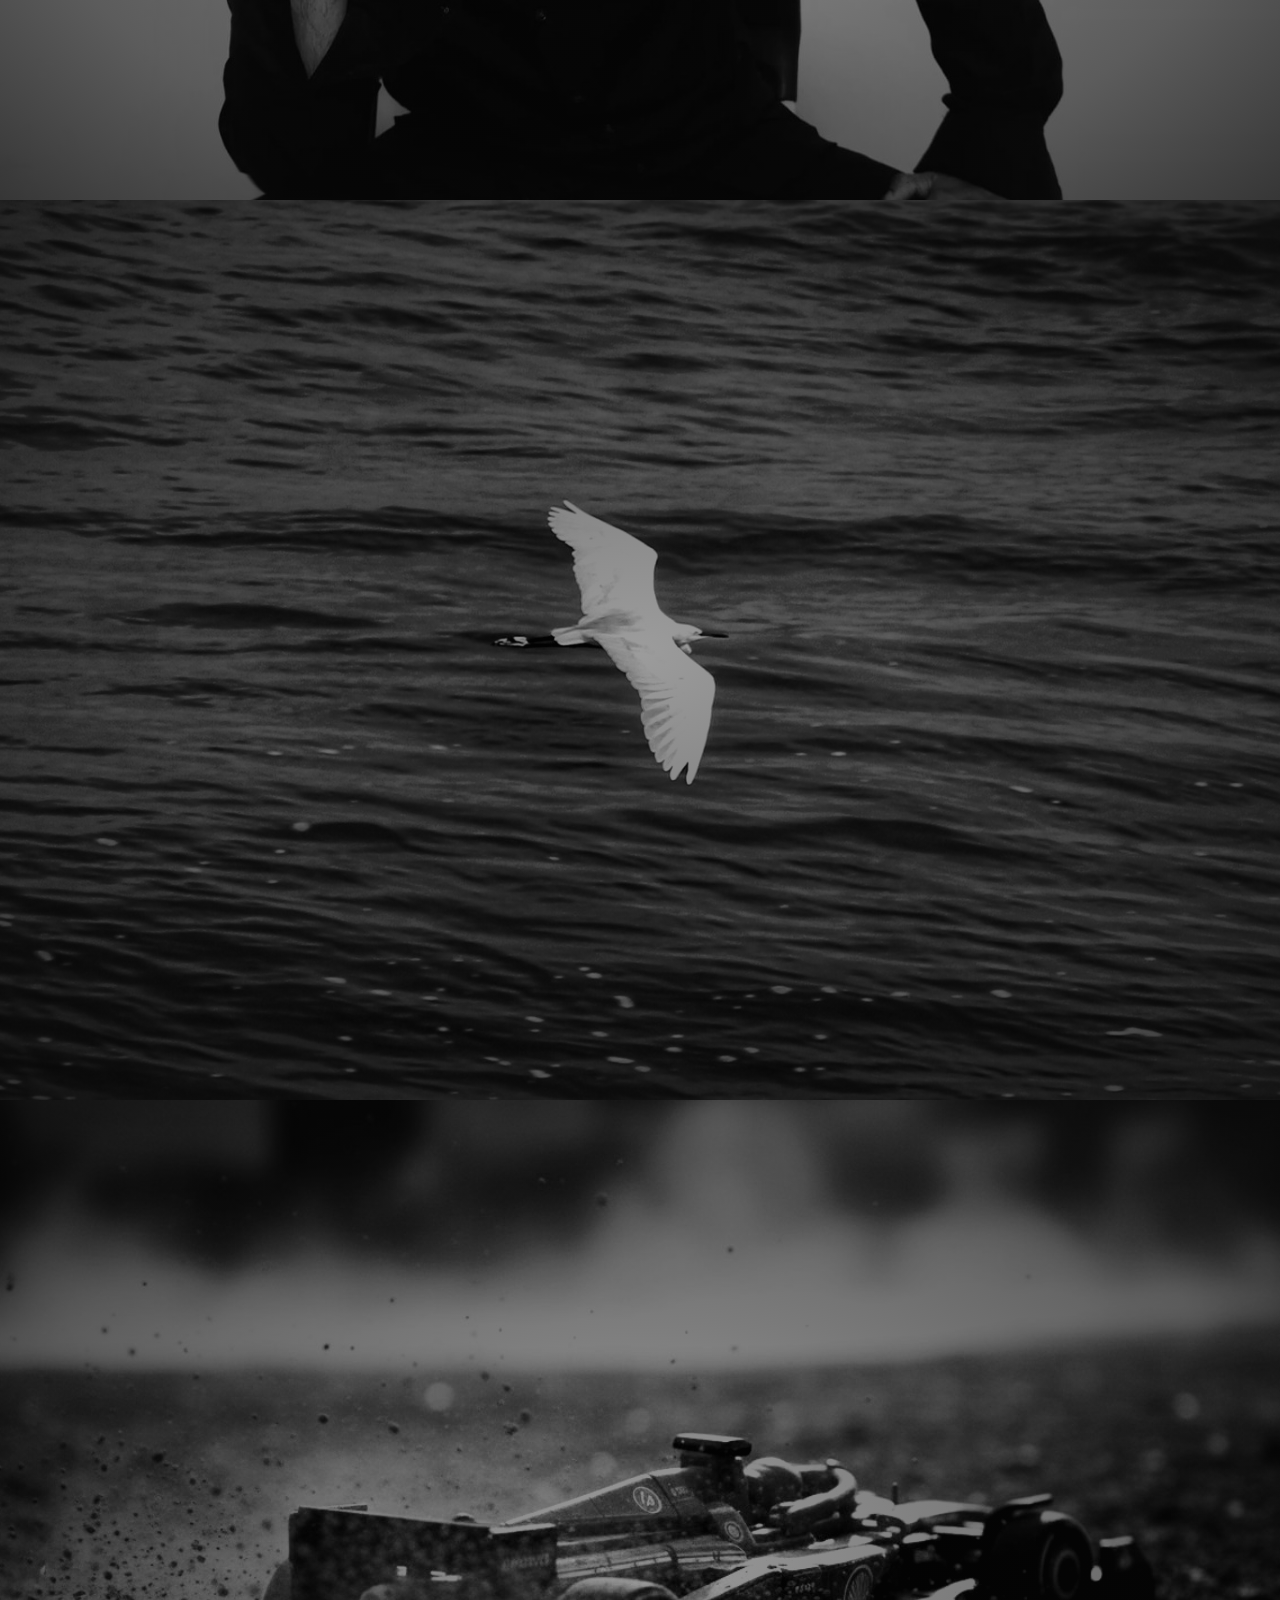
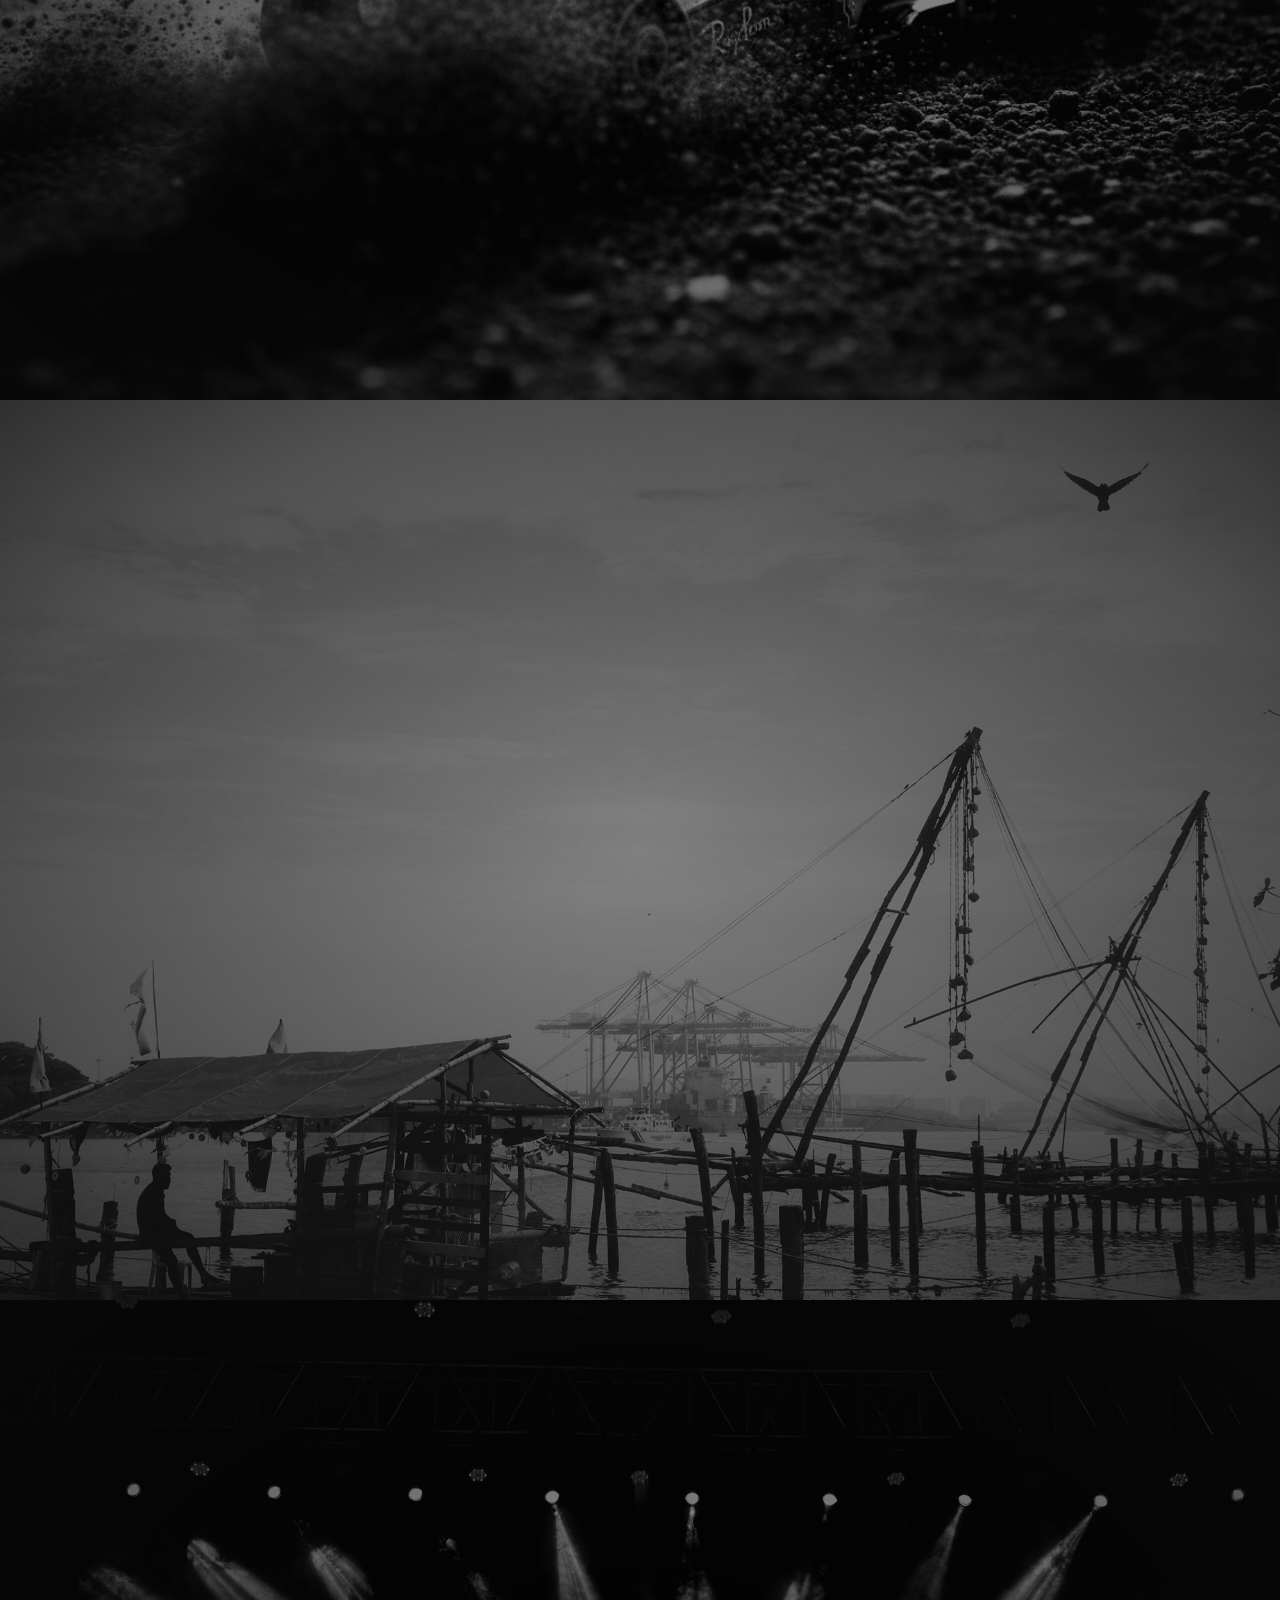
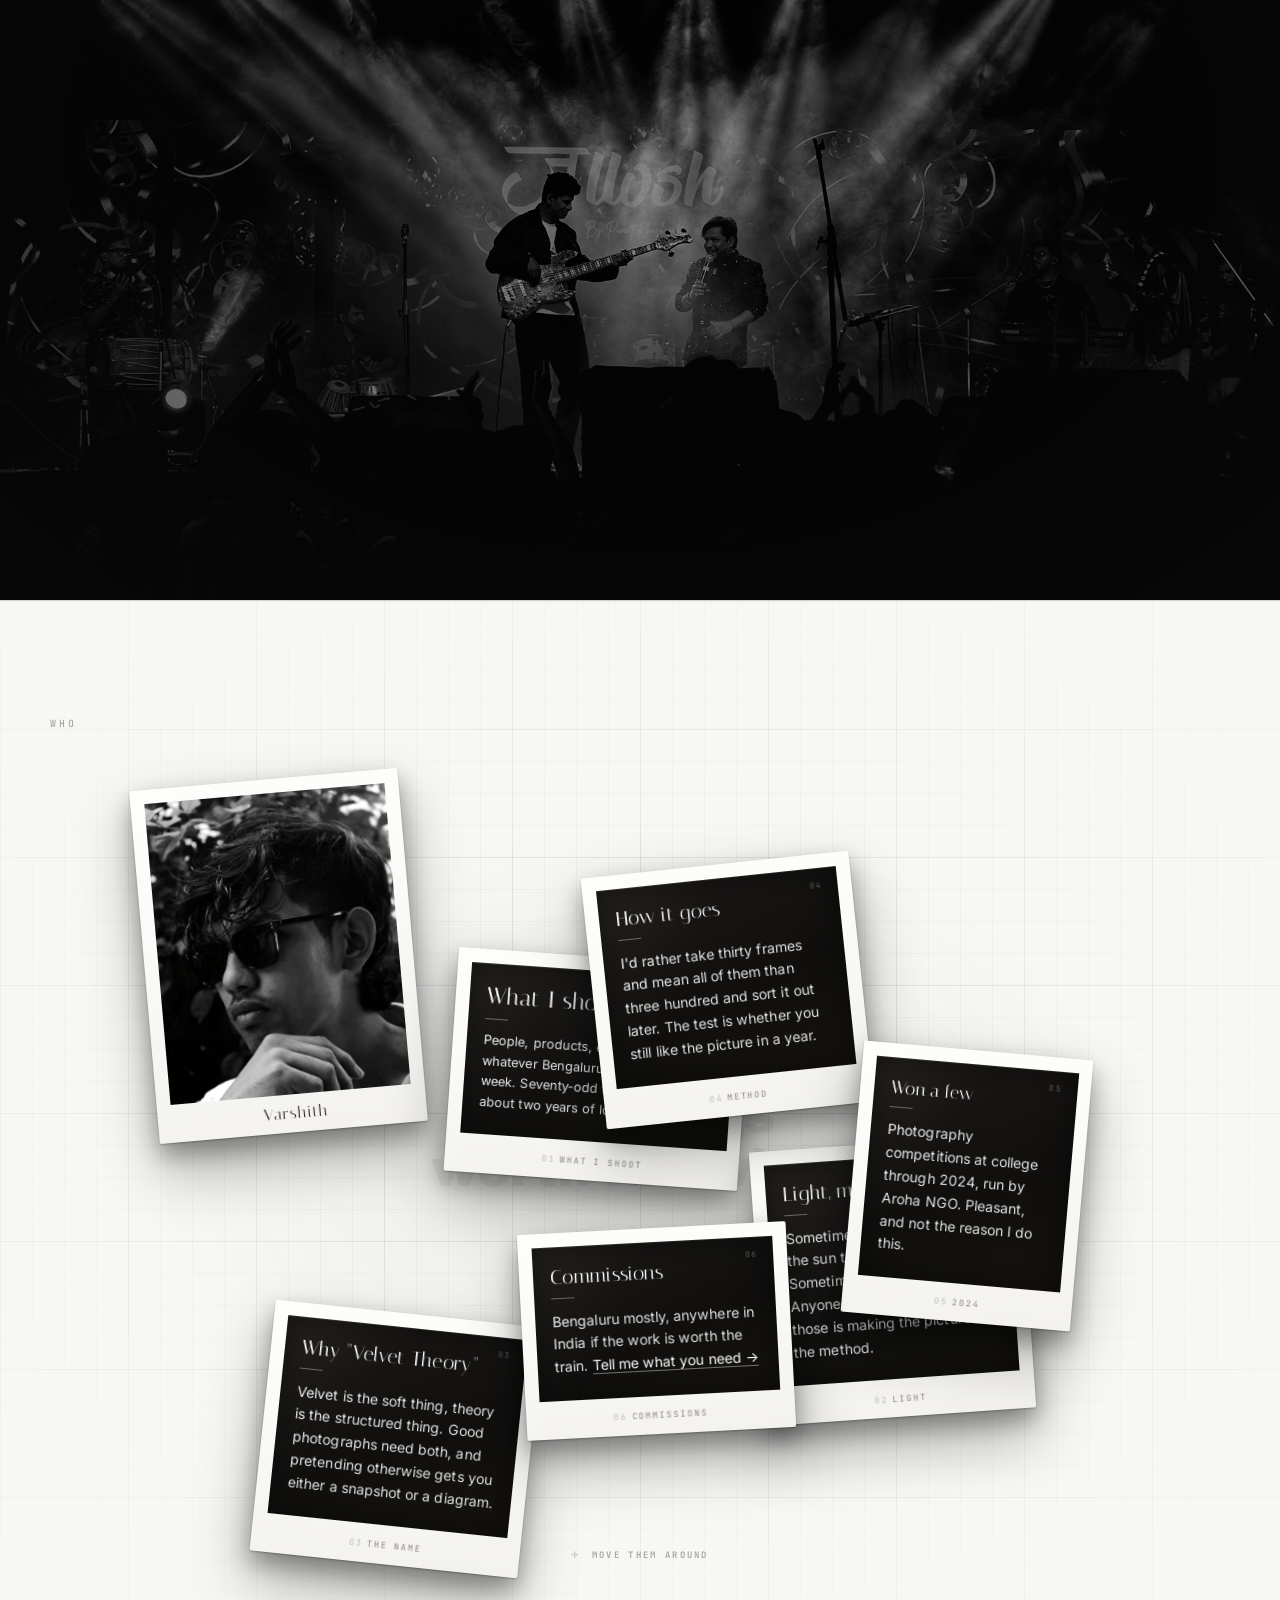
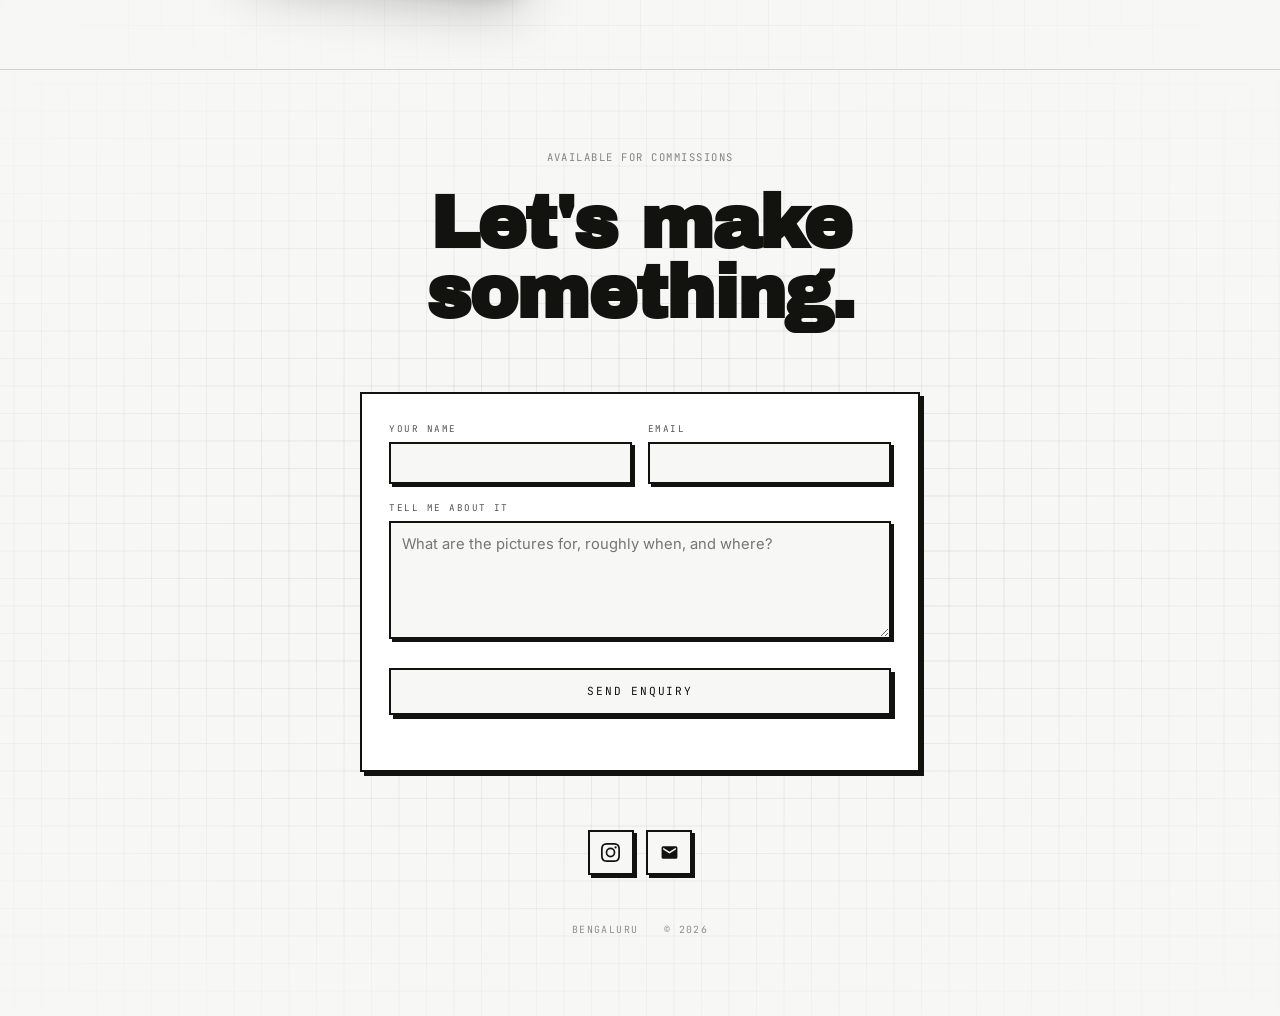
==== commit ec2d5156: "Full photo customisation in every category, and level columns Arrange mode: insertion-line drag and " ====
--- a/V2-PORTFOLIO.html
+++ b/V2-PORTFOLIO.html
@@ -1,206 +1,282 @@
 <!DOCTYPE html>
 <html lang="en">
+
 <head>
-<meta charset="UTF-8">
-<meta name="viewport" content="width=device-width, initial-scale=1.0">
-<title>VELVET/THEORY — Varshith · Photography, Bengaluru</title>
-<meta name="description" content="Photography by Varshith. Portrait, product, landscape, nature and event work made in Bengaluru. Available for commissions.">
-<meta name="author" content="Varshith">
-<link rel="canonical" href="https://velvet-theory.netlify.app/">
-
-<!-- How the link looks when someone shares it: WhatsApp, Instagram DMs,
+  <meta charset="UTF-8">
+  <meta name="viewport" content="width=device-width, initial-scale=1.0">
+  <title>VELVET/THEORY — Varshith · Photography, Bengaluru</title>
+  <meta name="description"
+    content="Photography by Varshith. Portrait, product, landscape, nature and event work made in Bengaluru. Available for commissions.">
+  <meta name="author" content="Varshith">
+  <link rel="canonical" href="https://velvet-theory.netlify.app/">
+
+  <!-- How the link looks when someone shares it: WhatsApp, Instagram DMs,
      Twitter, Slack all read these. Without them a shared link is a bare
      URL with no title and no picture, which reads as unfinished. -->
-<meta property="og:type" content="website">
-<meta property="og:url" content="https://velvet-theory.netlify.app/">
-<meta property="og:title" content="VELVET/THEORY — Varshith">
-<meta property="og:description" content="Photography made in Bengaluru. Portrait, product, landscape, nature and event work.">
-<meta property="og:image" content="https://velvet-theory.netlify.app/images/portraits-03.jpg">
-<meta property="og:image:alt" content="A swimmer, face down in still water">
-<meta property="og:locale" content="en_IN">
-<meta name="twitter:card" content="summary_large_image">
-<meta name="twitter:title" content="VELVET/THEORY — Varshith">
-<meta name="twitter:description" content="Photography made in Bengaluru.">
-<meta name="twitter:image" content="https://velvet-theory.netlify.app/images/portraits-03.jpg">
-
-<!-- the browser tab: a slash on the page's own ground, drawn rather than
+  <meta property="og:type" content="website">
+  <meta property="og:url" content="https://velvet-theory.netlify.app/">
+  <meta property="og:title" content="VELVET/THEORY — Varshith">
+  <meta property="og:description"
+    content="Photography made in Bengaluru. Portrait, product, landscape, nature and event work.">
+  <meta property="og:image" content="https://velvet-theory.netlify.app/images/portraits-03.jpg">
+  <meta property="og:image:alt" content="A swimmer, face down in still water">
+  <meta property="og:locale" content="en_IN">
+  <meta name="twitter:card" content="summary_large_image">
+  <meta name="twitter:title" content="VELVET/THEORY — Varshith">
+  <meta name="twitter:description" content="Photography made in Bengaluru.">
+  <meta name="twitter:image" content="https://velvet-theory.netlify.app/images/portraits-03.jpg">
+
+  <!-- the browser tab: a slash on the page's own ground, drawn rather than
      loaded, so it costs nothing and follows the theme -->
-<!-- An aperture: six blades around a centre opening, drawn inline as an
+  <!-- An aperture: six blades around a centre opening, drawn inline as an
      SVG data URI so the tab icon costs no request at all.
      The blades are deliberately chunky — a favicon is rendered at 16px,
      where fine detail turns to mush. Tested by squinting, which is the
      only honest test at that size. -->
-<link rel="icon" href="data:image/svg+xml,%3Csvg xmlns='http://www.w3.org/2000/svg' viewBox='0 0 32 32'%3E%3Crect width='32' height='32' rx='4' fill='%23f7f7f5'/%3E%3Cg fill='%230a0a0a'%3E%3Cpath d='M16.0 5.0L25.5 10.5L14.8 12.9ZM25.5 10.5L25.5 21.5L18.1 13.4ZM25.5 21.5L16.0 27.0L19.3 16.5ZM16.0 27.0L6.5 21.5L17.2 19.1ZM6.5 21.5L6.5 10.5L13.9 18.6ZM6.5 10.5L16.0 5.0L12.7 15.5Z'/%3E%3C/g%3E%3C/svg%3E">
-<meta name="theme-color" content="#0a0a0a">
-
-<link rel="preconnect" href="https://fonts.googleapis.com">
-<link rel="preconnect" href="https://fonts.gstatic.com" crossorigin>
-<!-- The hero grid cannot light a single cell until this sheet is decoded,
+  <link rel="icon"
+    href="data:image/svg+xml,%3Csvg xmlns='http://www.w3.org/2000/svg' viewBox='0 0 32 32'%3E%3Crect width='32' height='32' rx='4' fill='%23f7f7f5'/%3E%3Cg fill='%230a0a0a'%3E%3Cpath d='M16.0 5.0L25.5 10.5L14.8 12.9ZM25.5 10.5L25.5 21.5L18.1 13.4ZM25.5 21.5L16.0 27.0L19.3 16.5ZM16.0 27.0L6.5 21.5L17.2 19.1ZM6.5 21.5L6.5 10.5L13.9 18.6ZM6.5 10.5L16.0 5.0L12.7 15.5Z'/%3E%3C/g%3E%3C/svg%3E">
+  <meta name="theme-color" content="#0a0a0a">
+
+  <link rel="preconnect" href="https://fonts.googleapis.com">
+  <link rel="preconnect" href="https://fonts.gstatic.com" crossorigin>
+  <!-- The hero grid cannot light a single cell until this sheet is decoded,
      and without the hint the browser does not learn it exists until the
      script runs near the foot of the page. Fetching it during parsing
      brings the grid alive noticeably sooner. -->
-<link rel="preload" as="image" href="images/_sprite.jpg" fetchpriority="high">
-
-<!-- Italiana is the hero wordmark: a high-contrast display serif, used
+  <link rel="preload" as="image" href="images/_sprite.jpg" fetchpriority="high">
+
+  <!-- Italiana is the hero wordmark: a high-contrast display serif, used
      only there. Archivo Black carries the category headings. -->
-<link href="https://fonts.googleapis.com/css2?family=Archivo+Black&family=Italiana&family=Inter:wght@300;400;500;600&family=JetBrains+Mono:wght@400;500&display=swap" rel="stylesheet">
-<!-- Noto Color Emoji: the rounded, glossy set Android and Instagram use.
+  <link
+    href="https://fonts.googleapis.com/css2?family=Archivo+Black&family=Italiana&family=Inter:wght@300;400;500;600&family=JetBrains+Mono:wght@400;500&display=swap"
+    rel="stylesheet">
+  <!-- Noto Color Emoji: the rounded, glossy set Android and Instagram use.
      Windows otherwise falls back to Segoe UI Emoji, which is flat and
      two-tone — quite different from what the reference showed. -->
-<link href="https://fonts.googleapis.com/css2?family=Noto+Color+Emoji&display=swap" rel="stylesheet">
-<script>
-  /* Runs before the first pixel. At the foot of the body this would flash
-     the wrong ground on every single load.
-     Light is the default; a visitor who presses the button is remembered. */
-  (function(){
-    try{ document.documentElement.setAttribute('data-theme',
-           localStorage.getItem('nb-theme') || 'light'); }
-    catch(e){ document.documentElement.setAttribute('data-theme','light'); }
-  })();
-
-  /* ---- who is allowed to edit -------------------------------------
-     The upload, arrange, caption and delete tools are guarded by
-     window.READONLY — but nothing ever SET it, so every guard passed and
-     the tools were live for visitors. A portfolio that shows its own
-     admin buttons reads as unfinished, so the default is now locked.
-
-     Editing turns on only when the page is served from this machine, or
-     when ?edit is on the URL. The flag is not security — anyone can set
-     it in a console — it is there so the published site looks finished.
-     Nothing a visitor could do would reach your photographs anyway: the
-     library lives in their own browser, not on a server. */
-  (function(){
-    var host = location.hostname;
-    var local = host === 'localhost' || host === '127.0.0.1' || host === '' ||
-                location.protocol === 'file:';
-    var asked = /(\?|&)edit(=|&|$)/.test(location.search);
-    window.READONLY = !(local || asked);
-    /* also as a class, so CSS can drop the editor chrome entirely rather
-       than merely hiding it — an off-screen element still takes part in
-       layout, and the editor toolbar was widening the page on phones */
-    if (window.READONLY) {
-      document.addEventListener('DOMContentLoaded', function(){
-        document.body.classList.add('readonly');
-      });
-    }
-  })();
-</script>
-<style>
-  :root{
-    --ink:#0a0a0a;
-    --paper:#f7f7f5;
-    --ease: cubic-bezier(.65,0,.35,1);
-    --ease-out: cubic-bezier(.16,1,.3,1);
-
-    /* One timing scale, so nothing moves at an arbitrary speed.
+  <link href="https://fonts.googleapis.com/css2?family=Noto+Color+Emoji&display=swap" rel="stylesheet">
+  <script>
+    /* Runs before the first pixel. At the foot of the body this would flash
+       the wrong ground on every single load.
+       Light is the default; a visitor who presses the button is remembered. */
+    (function () {
+      try {
+        document.documentElement.setAttribute('data-theme',
+          localStorage.getItem('nb-theme') || 'light');
+      }
+      catch (e) { document.documentElement.setAttribute('data-theme', 'light'); }
+    })();
+
+    /* ---- who is allowed to edit -------------------------------------
+       The upload, arrange, caption and delete tools are guarded by
+       window.READONLY — but nothing ever SET it, so every guard passed and
+       the tools were live for visitors. A portfolio that shows its own
+       admin buttons reads as unfinished, so the default is now locked.
+  
+       Editing turns on only when the page is served from this machine, or
+       when ?edit is on the URL. The flag is not security — anyone can set
+       it in a console — it is there so the published site looks finished.
+       Nothing a visitor could do would reach your photographs anyway: the
+       library lives in their own browser, not on a server. */
+    (function () {
+      var host = location.hostname;
+      var local = host === 'localhost' || host === '127.0.0.1' || host === '' ||
+        location.protocol === 'file:';
+      var asked = /(\?|&)edit(=|&|$)/.test(location.search);
+      var savedAdmin = false;
+      try { savedAdmin = localStorage.getItem('vt-admin') === '1'; } catch (e) { }
+      window.READONLY = !(local || asked || savedAdmin);
+      /* also as a class, so CSS can drop the editor chrome entirely rather
+         than merely hiding it — an off-screen element still takes part in
+         layout, and the editor toolbar was widening the page on phones */
+      if (window.READONLY) {
+        document.addEventListener('DOMContentLoaded', function () {
+          document.body.classList.add('readonly');
+        });
+      }
+    })();
+  </script>
+  <style>
+    :root {
+      --ink: #0a0a0a;
+      --paper: #f7f7f5;
+      --ease: cubic-bezier(.65, 0, .35, 1);
+      --ease-out: cubic-bezier(.16, 1, .3, 1);
+
+      /* One timing scale, so nothing moves at an arbitrary speed.
        tap  = a control answering a click
        snap = something appearing or changing state
        move = something travelling across the screen
        slow = a photograph revealing itself */
-    --t-tap:.18s;
-    --t-snap:.32s;
-    --t-move:.55s;
-    --t-slow:.9s;
-
-    /* frame-detail panel, currently unplaced */
-    --meta-fg:#f7f7f5;
-    --meta-bright:#ffffff;
-    --meta-dim:rgba(247,247,245,.58);
-    --meta-line:rgba(247,247,245,.22);
-    /* Periwinkle, taken from the reference. No one blue reads well on both
+      --t-tap: .18s;
+      --t-snap: .32s;
+      --t-move: .55s;
+      --t-slow: .9s;
+
+      /* frame-detail panel, currently unplaced */
+      --meta-fg: #f7f7f5;
+      --meta-bright: #ffffff;
+      --meta-dim: rgba(247, 247, 245, .58);
+      --meta-line: rgba(247, 247, 245, .22);
+      /* Periwinkle, taken from the reference. No one blue reads well on both
        black and white, so each ground gets its own: brighter here, deeper
        in light mode. Same colour, both above 5:1 against their background. */
-    --accent:#7B8CF0;
-
-    /* surfaces, named once and reused */
-    --bg:#0a0a0a;
-    --fg:#f7f7f5;
-    --hair:rgba(247,247,245,.14);
-    --hair-soft:rgba(247,247,245,.5);
-    --panel:#0c0c0c;
-    --veil:rgba(8,8,8,.985);
-    --chrome:rgba(10,10,10,.82);   /* floating pills: Back, Add, Arrange */
-    --chrome-solid:rgba(10,10,10,.92);
-    --wash:247,247,245;            /* the tint used for faint grid lines */
-    --shade:0,0,0;                 /* the colour a shadow is made of */
-  }
-
-  /* ============================================================
+      --accent: #7B8CF0;
+
+      /* surfaces, named once and reused */
+      --bg: #0a0a0a;
+      --fg: #f7f7f5;
+      --hair: rgba(247, 247, 245, .14);
+      --hair-soft: rgba(247, 247, 245, .5);
+      --panel: #0c0c0c;
+      --veil: rgba(8, 8, 8, .985);
+      --chrome: rgba(10, 10, 10, .82);
+      /* floating pills: Back, Add, Arrange */
+      --chrome-solid: rgba(10, 10, 10, .92);
+      --wash: 247, 247, 245;
+      /* the tint used for faint grid lines */
+      --shade: 0, 0, 0;
+      /* the colour a shadow is made of */
+    }
+
+    /* ============================================================
      LIGHT MODE — the same page, white ground and black text.
      Anything printed OVER a photograph keeps its dark scrim: that
      text is white in both modes and needs something to sit on.
      ============================================================ */
-  html[data-theme="light"]{
-    --bg:#f7f7f5;
-    --fg:#12120f;
-    --hair:rgba(18,18,15,.16);
-    --hair-soft:rgba(18,18,15,.5);
-    --panel:#ffffff;
-    --veil:rgba(250,250,248,.985);
-    --chrome:rgba(250,250,248,.86);
-    --chrome-solid:rgba(252,252,250,.95);
-    --wash:18,18,15;
-    --shade:80,78,70;
-    --accent:#4055C8;
-  }
-  *{margin:0;padding:0;box-sizing:border-box;}
-  html{scroll-behavior:smooth;}
-  html,body{background:var(--bg); color:var(--fg); transition:background-color var(--t-move) var(--ease), color var(--t-move) var(--ease);}
-  body{
-    font-family:'Inter',sans-serif;
-    overflow-x:hidden;
-    -webkit-font-smoothing:antialiased;
-  }
-  a{color:inherit; text-decoration:none;}
-  button{font:inherit; color:inherit; background:none; border:none; cursor:pointer;}
-
-  /* Keyboard users need to see where they are. :focus-visible shows this
+    html[data-theme="light"] {
+      --bg: #f7f7f5;
+      --fg: #12120f;
+      --hair: rgba(18, 18, 15, .16);
+      --hair-soft: rgba(18, 18, 15, .5);
+      --panel: #ffffff;
+      --veil: rgba(250, 250, 248, .985);
+      --chrome: rgba(250, 250, 248, .86);
+      --chrome-solid: rgba(252, 252, 250, .95);
+      --wash: 18, 18, 15;
+      --shade: 80, 78, 70;
+      --accent: #4055C8;
+    }
+
+    * {
+      margin: 0;
+      padding: 0;
+      box-sizing: border-box;
+    }
+
+    html {
+      scroll-behavior: smooth;
+    }
+
+    html,
+    body {
+      background: var(--bg);
+      color: var(--fg);
+      transition: background-color var(--t-move) var(--ease), color var(--t-move) var(--ease);
+    }
+
+    body {
+      font-family: 'Inter', sans-serif;
+      overflow-x: hidden;
+      -webkit-font-smoothing: antialiased;
+    }
+
+    a {
+      color: inherit;
+      text-decoration: none;
+    }
+
+    button {
+      font: inherit;
+      color: inherit;
+      background: none;
+      border: none;
+      cursor: pointer;
+    }
+
+    /* Keyboard users need to see where they are. :focus-visible shows this
      only for keyboard navigation, never on a mouse click. */
-  :focus{outline:none;}
-  :focus-visible{
-    outline:2px solid var(--accent);
-    outline-offset:3px;
-    border-radius:2px;
-  }
-  /* a skip link, so the keyboard can reach the work without walking the hero */
-  .skip{
-    position:fixed; top:-100px; left:1rem; z-index:200;
-    padding:.7rem 1.2rem; background:var(--fg); color:var(--bg);
-    font-family:'JetBrains Mono',monospace; font-size:.66rem;
-    letter-spacing:.14em; text-transform:uppercase; border-radius:999px;
-    transition:top var(--t-snap) var(--ease-out);
-  }
-  .skip:focus{top:1rem;}
-
-  /* monospace is the "futuristic" register — labels, numbers, meta only */
-  .mono{font-family:'JetBrains Mono',monospace; letter-spacing:.14em; text-transform:uppercase;}
-
-  /* ============================================================
+    :focus {
+      outline: none;
+    }
+
+    :focus-visible {
+      outline: 2px solid var(--accent);
+      outline-offset: 3px;
+      border-radius: 2px;
+    }
+
+    /* a skip link, so the keyboard can reach the work without walking the hero */
+    .skip {
+      position: fixed;
+      top: -100px;
+      left: 1rem;
+      z-index: 200;
+      padding: .7rem 1.2rem;
+      background: var(--fg);
+      color: var(--bg);
+      font-family: 'JetBrains Mono', monospace;
+      font-size: .66rem;
+      letter-spacing: .14em;
+      text-transform: uppercase;
+      border-radius: 999px;
+      transition: top var(--t-snap) var(--ease-out);
+    }
+
+    .skip:focus {
+      top: 1rem;
+    }
+
+    /* monospace is the "futuristic" register — labels, numbers, meta only */
+    .mono {
+      font-family: 'JetBrains Mono', monospace;
+      letter-spacing: .14em;
+      text-transform: uppercase;
+    }
+
+    /* ============================================================
      TOP BAR
      ============================================================ */
-  .topbar{
-    position:fixed; top:0; left:0; right:0; z-index:80;
-    display:flex; justify-content:space-between; align-items:center;
-    padding:1.5rem 2.2rem;
-    mix-blend-mode:difference; pointer-events:none;
-  }
-  .topbar > *{pointer-events:auto;}
-  /* This bar floats over PHOTOGRAPHS, not over the page, and it uses
+    .topbar {
+      position: fixed;
+      top: 0;
+      left: 0;
+      right: 0;
+      z-index: 80;
+      display: flex;
+      justify-content: space-between;
+      align-items: center;
+      padding: 1.5rem 2.2rem;
+      mix-blend-mode: difference;
+      pointer-events: none;
+    }
+
+    .topbar>* {
+      pointer-events: auto;
+    }
+
+    /* This bar floats over PHOTOGRAPHS, not over the page, and it uses
      difference blend to invert itself against whatever is behind. So it
      must start from white in both modes: in light mode the inherited
      colour went near-black, and near-black differenced against a dark
      photo is still near-black — the nav vanished. */
-  html[data-theme="light"] .topbar{color:#f7f7f5;}
-  /* the button and the nav travel together on the right, so the bar stays
+    html[data-theme="light"] .topbar {
+      color: #f7f7f5;
+    }
+
+    /* the button and the nav travel together on the right, so the bar stays
      a two-child layout and space-between keeps working */
-  .topright{display:flex; align-items:center; gap:1.4rem;}
-
-  /* ============================================================
+    .topright {
+      display: flex;
+      align-items: center;
+      gap: 1.4rem;
+    }
+
+    /* ============================================================
      THEME BUTTON
      Inside the top bar, so it inherits the difference blend and stays
      legible over any photograph — the same trick the nav links use.
      ============================================================ */
-  /* A hard-edged switch: square corners, a solid offset shadow, and a
+    /* A hard-edged switch: square corners, a solid offset shadow, and a
      knob that slides. Kept as a <button> rather than the usual
      label+checkbox so the existing aria-checked wiring still applies —
      a role="switch" button is also what a screen reader wants here.
@@ -209,334 +285,566 @@
      mix-blend-mode:difference, so a hardcoded #323232 would invert to
      something arbitrary over a photograph; drawing from the inherited
      colour keeps the switch legible on any ground, in both themes. */
-  .theme-btn{
-    position:relative;
-    width:30px; height:14px; flex:0 0 auto;
-    padding:0; border:1px solid currentColor; border-radius:2px;
-    background:transparent; cursor:pointer;
-    box-shadow:1.5px 1.5px 0 currentColor;
-    opacity:.72;
-    transition:opacity var(--t-tap) var(--ease),
-               box-shadow var(--t-tap) var(--ease),
-               transform var(--t-tap) var(--ease);
-  }
-  .theme-btn:hover{opacity:1;}
-  /* pressed: the button travels into its own shadow */
-  .theme-btn:active{
-    transform:translate(1px,1px);
-    box-shadow:.5px .5px 0 currentColor;
-  }
-  .theme-btn:focus-visible{
-    outline:1px solid var(--accent); outline-offset:3px;
-  }
-  /* the knob. Inset by a pixel top and bottom so the bar reads as a track
+    .theme-btn {
+      position: relative;
+      width: 30px;
+      height: 14px;
+      flex: 0 0 auto;
+      padding: 0;
+      border: 1px solid currentColor;
+      border-radius: 2px;
+      background: transparent;
+      cursor: pointer;
+      box-shadow: 1.5px 1.5px 0 currentColor;
+      opacity: .72;
+      transition: opacity var(--t-tap) var(--ease),
+        box-shadow var(--t-tap) var(--ease),
+        transform var(--t-tap) var(--ease);
+    }
+
+    .theme-btn:hover {
+      opacity: 1;
+    }
+
+    /* pressed: the button travels into its own shadow */
+    .theme-btn:active {
+      transform: translate(1px, 1px);
+      box-shadow: .5px .5px 0 currentColor;
+    }
+
+    .theme-btn:focus-visible {
+      outline: 1px solid var(--accent);
+      outline-offset: 3px;
+    }
+
+    /* the knob. Inset by a pixel top and bottom so the bar reads as a track
      around it rather than a box the knob fills. */
-  .theme-btn i{
-    position:absolute; top:50%; left:-1px;
-    width:12px; height:12px; margin-top:-6px;
-    border:1px solid currentColor; border-radius:2px;
-    background:transparent;
-    transition:transform var(--t-snap) var(--ease),
-               background var(--t-snap) var(--ease);
-  }
-  /* light mode: the knob slides right and fills, so the switch reads as
+    .theme-btn i {
+      position: absolute;
+      top: 50%;
+      left: -1px;
+      width: 12px;
+      height: 12px;
+      margin-top: -6px;
+      border: 1px solid currentColor;
+      border-radius: 2px;
+      background: transparent;
+      transition: transform var(--t-snap) var(--ease),
+        background var(--t-snap) var(--ease);
+    }
+
+    /* light mode: the knob slides right and fills, so the switch reads as
      "on" exactly when the page is light */
-  html[data-theme="light"] .theme-btn i{
-    /* 20px, not 18: the knob starts at left:-1px so it overhangs the
+    html[data-theme="light"] .theme-btn i {
+      /* 20px, not 18: the knob starts at left:-1px so it overhangs the
        track by its own border. To overhang equally on the right it must
        travel the full 30 - 12 + 2 = 20. At 18 it stopped a pixel inside,
        which read as lopsided. */
-    transform:translateX(20px);
-    background:currentColor;
-  }
-  /* the label is for screen readers only — the switch says it visually */
-  .theme-btn span{
-    position:absolute; width:1px; height:1px; padding:0; margin:-1px;
-    overflow:hidden; clip:rect(0 0 0 0); white-space:nowrap; border:0;
-  }
-  .brand{
-    display:inline-flex; align-items:center; gap:.55rem;
-    font-family:'Archivo Black',sans-serif; font-size:.95rem; letter-spacing:-0.01em;
-  }
-  /* the fine-line aperture. It turns when you approach the wordmark —
+      transform: translateX(20px);
+      background: currentColor;
+    }
+
+    /* the label is for screen readers only — the switch says it visually */
+    .theme-btn span {
+      position: absolute;
+      width: 1px;
+      height: 1px;
+      padding: 0;
+      margin: -1px;
+      overflow: hidden;
+      clip: rect(0 0 0 0);
+      white-space: nowrap;
+      border: 0;
+    }
+
+    .brand {
+      display: inline-flex;
+      align-items: center;
+      gap: .55rem;
+      font-family: 'Archivo Black', sans-serif;
+      font-size: .95rem;
+      letter-spacing: -0.01em;
+    }
+
+    /* the fine-line aperture. It turns when you approach the wordmark —
      an aperture's blades rotate as it stops down, so the movement is the
      thing the shape actually does rather than decoration. */
-  .brand-mark{
-    width:20px; height:20px; flex:none;
-    transition:transform .55s cubic-bezier(.2,.9,.3,1);
-  }
-  .brand:hover .brand-mark{ transform:rotate(60deg); }
-  /* only the SLASH is dimmed, not every span inside the brand — the
+    .brand-mark {
+      width: 20px;
+      height: 20px;
+      flex: none;
+      transition: transform .55s cubic-bezier(.2, .9, .3, 1);
+    }
+
+    .brand:hover .brand-mark {
+      transform: rotate(60deg);
+    }
+
+    /* only the SLASH is dimmed, not every span inside the brand — the
      mark's own elements would otherwise be knocked back too */
-  .brand-text > span{opacity:.45;}
-
-  /* ============================================================
+    .brand-text>span {
+      opacity: .45;
+    }
+
+    /* ============================================================
      NAVIGATION — an exposure dial, not a menu.
      The links sit as detents along a milled rail. A marker travels
      between them and settles, the way a camera dial finds its stop.
      ============================================================ */
-  .topnav{
-    position:relative;
-    display:flex; align-items:stretch; gap:0;
-    padding:0 .2rem;
-  }
-  /* the rail the detents sit on */
-  .topnav::before{
-    content:''; position:absolute; left:0; right:0; bottom:0; height:1px;
-    background:currentColor; opacity:.22;
-  }
-  /* milled teeth, like the knurling on a lens barrel */
-  .topnav::after{
-    content:''; position:absolute; left:0; right:0; bottom:1px; height:4px;
-    background:repeating-linear-gradient(to right,
-      currentColor 0 1px, transparent 1px 6px);
-    opacity:.14;
-  }
-
-  /* Work carries the ring, so it needs to behave as a plain flex item */
-  .nav-dial{position:relative; display:flex;}
-
-  .nav-item{
-    position:relative; display:flex; flex-direction:column;
-    align-items:center; justify-content:flex-end;
-    padding:.2rem .95rem .5rem;
-    font-size:.7rem; letter-spacing:.16em; text-transform:uppercase;
-    opacity:.55;
-    transition:opacity var(--t-snap) var(--ease-out);
-  }
-  .nav-item:hover, .nav-item.on{opacity:1;}
-
-  /* the index, rising into view as the dial reaches this stop */
-  .nav-item i{
-    font-style:normal; font-size:.5rem; letter-spacing:.18em;
-    opacity:0; transform:translateY(4px);
-    transition:opacity var(--t-snap) var(--ease-out),
-               transform var(--t-snap) var(--ease-out);
-  }
-  .nav-item:hover i, .nav-item.on i{opacity:.6; transform:none;}
-
-  /* each detent's own notch on the rail */
-  .nav-item::after{
-    content:''; position:absolute; left:50%; bottom:0;
-    width:1px; height:5px; background:currentColor;
-    transform:translateX(-50%) scaleY(0); transform-origin:50% 100%;
-    transition:transform var(--t-snap) var(--ease-out);
-  }
-  .nav-item:hover::after{transform:translateX(-50%) scaleY(1);}
-
-  /* the marker that travels between stops, with a slight settle */
-  .nav-marker{
-    position:absolute; bottom:-1px; left:0; height:2px;
-    background:currentColor;
-    width:var(--w, 0px);
-    transform:translateX(var(--x, 0px));
-    opacity:0;
-    transition:transform .42s cubic-bezier(.34,1.32,.44,1),
-               width     .42s cubic-bezier(.34,1.32,.44,1),
-               opacity var(--t-tap) var(--ease);
-  }
-  .topnav:hover .nav-marker, .nav-marker.parked{opacity:1;}
-  /* a bead riding the marker, so the stop reads as mechanical */
-  .nav-marker::before{
-    content:''; position:absolute; left:50%; top:50%;
-    width:5px; height:5px; border-radius:50%;
-    transform:translate(-50%,-50%);
-    background:currentColor;
-  }
-
-  /* ---- the second ring: disciplines, revealed by holding Work ----
+    .topnav {
+      position: relative;
+      display: flex;
+      align-items: stretch;
+      gap: 0;
+      padding: 0 .2rem;
+    }
+
+    /* the rail the detents sit on */
+    .topnav::before {
+      content: '';
+      position: absolute;
+      left: 0;
+      right: 0;
+      bottom: 0;
+      height: 1px;
+      background: currentColor;
+      opacity: .22;
+    }
+
+    /* milled teeth, like the knurling on a lens barrel */
+    .topnav::after {
+      content: '';
+      position: absolute;
+      left: 0;
+      right: 0;
+      bottom: 1px;
+      height: 4px;
+      background: repeating-linear-gradient(to right,
+          currentColor 0 1px, transparent 1px 6px);
+      opacity: .14;
+    }
+
+    /* Work carries the ring, so it needs to behave as a plain flex item */
+    .nav-dial {
+      position: relative;
+      display: flex;
+    }
+
+    .nav-item {
+      position: relative;
+      display: flex;
+      flex-direction: column;
+      align-items: center;
+      justify-content: flex-end;
+      padding: .2rem .95rem .5rem;
+      font-size: .7rem;
+      letter-spacing: .16em;
+      text-transform: uppercase;
+      opacity: .55;
+      transition: opacity var(--t-snap) var(--ease-out);
+    }
+
+    .nav-item:hover,
+    .nav-item.on {
+      opacity: 1;
+    }
+
+    /* the index, rising into view as the dial reaches this stop */
+    .nav-item i {
+      font-style: normal;
+      font-size: .5rem;
+      letter-spacing: .18em;
+      opacity: 0;
+      transform: translateY(4px);
+      transition: opacity var(--t-snap) var(--ease-out),
+        transform var(--t-snap) var(--ease-out);
+    }
+
+    .nav-item:hover i,
+    .nav-item.on i {
+      opacity: .6;
+      transform: none;
+    }
+
+    /* each detent's own notch on the rail */
+    .nav-item::after {
+      content: '';
+      position: absolute;
+      left: 50%;
+      bottom: 0;
+      width: 1px;
+      height: 5px;
+      background: currentColor;
+      transform: translateX(-50%) scaleY(0);
+      transform-origin: 50% 100%;
+      transition: transform var(--t-snap) var(--ease-out);
+    }
+
+    .nav-item:hover::after {
+      transform: translateX(-50%) scaleY(1);
+    }
+
+    /* the marker that travels between stops, with a slight settle */
+    .nav-marker {
+      position: absolute;
+      bottom: -1px;
+      left: 0;
+      height: 2px;
+      background: currentColor;
+      width: var(--w, 0px);
+      transform: translateX(var(--x, 0px));
+      opacity: 0;
+      transition: transform .42s cubic-bezier(.34, 1.32, .44, 1),
+        width .42s cubic-bezier(.34, 1.32, .44, 1),
+        opacity var(--t-tap) var(--ease);
+    }
+
+    .topnav:hover .nav-marker,
+    .nav-marker.parked {
+      opacity: 1;
+    }
+
+    /* a bead riding the marker, so the stop reads as mechanical */
+    .nav-marker::before {
+      content: '';
+      position: absolute;
+      left: 50%;
+      top: 50%;
+      width: 5px;
+      height: 5px;
+      border-radius: 50%;
+      transform: translate(-50%, -50%);
+      background: currentColor;
+    }
+
+    /* ---- the second ring: disciplines, revealed by holding Work ----
      It sits on its own plate rather than inheriting the difference
      blend, so the photographs behind cannot make it illegible. */
-  .nav-ring{
-    position:absolute; top:calc(100% + .75rem); right:0;
-    z-index:82; mix-blend-mode:normal;
-    display:flex; flex-direction:column;
-    padding:.5rem 0;
-    background:var(--chrome-solid);
-    border:1px solid var(--hair);
-    backdrop-filter:blur(14px);
-    opacity:0; visibility:hidden;
-    transform:translateY(-6px);
-    transition:opacity var(--t-tap) var(--ease-out),
-               transform var(--t-snap) var(--ease-out),
-               visibility var(--t-snap);
-  }
-  .nav-dial.open .nav-ring{opacity:1; visibility:visible; transform:none;}
-
-  .ring-item{
-    position:relative;
-    display:grid; grid-template-columns:1.6rem 1fr auto auto;
-    align-items:center; gap:.9rem;
-    padding:.5rem 1.1rem .5rem .9rem;
-    font-family:'JetBrains Mono',monospace;
-    font-size:.64rem; letter-spacing:.14em; text-transform:uppercase;
-    color:rgba(var(--wash),.55); white-space:nowrap;
-    transition:color var(--t-tap) var(--ease), background var(--t-tap) var(--ease);
-  }
-  .ring-item:hover{color:var(--fg); background:rgba(var(--wash),.06);}
-  .ring-item b{font-weight:400; opacity:.4; font-size:.56rem;}
-  /* The frame count is always visible now, not only on hover: it tells
+    .nav-ring {
+      position: absolute;
+      top: calc(100% + .75rem);
+      right: 0;
+      z-index: 82;
+      mix-blend-mode: normal;
+      display: flex;
+      flex-direction: column;
+      padding: .5rem 0;
+      background: var(--chrome-solid);
+      border: 1px solid var(--hair);
+      backdrop-filter: blur(14px);
+      opacity: 0;
+      visibility: hidden;
+      transform: translateY(-6px);
+      transition: opacity var(--t-tap) var(--ease-out),
+        transform var(--t-snap) var(--ease-out),
+        visibility var(--t-snap);
+    }
+
+    .nav-dial.open .nav-ring {
+      opacity: 1;
+      visibility: visible;
+      transform: none;
+    }
+
+    .ring-item {
+      position: relative;
+      display: grid;
+      grid-template-columns: 1.6rem 1fr auto auto;
+      align-items: center;
+      gap: .9rem;
+      padding: .5rem 1.1rem .5rem .9rem;
+      font-family: 'JetBrains Mono', monospace;
+      font-size: .64rem;
+      letter-spacing: .14em;
+      text-transform: uppercase;
+      color: rgba(var(--wash), .55);
+      white-space: nowrap;
+      transition: color var(--t-tap) var(--ease), background var(--t-tap) var(--ease);
+    }
+
+    .ring-item:hover {
+      color: var(--fg);
+      background: rgba(var(--wash), .06);
+    }
+
+    .ring-item b {
+      font-weight: 400;
+      opacity: .4;
+      font-size: .56rem;
+    }
+
+    /* The frame count is always visible now, not only on hover: it tells
      someone whether a category is worth opening, which is the one thing
      a menu of names cannot. Quiet until hovered, then it comes up. */
-  .ring-item span{
-    color:rgba(var(--wash),.42); font-size:.56rem;
-    transition:color var(--t-tap) var(--ease);
-  }
-  .ring-item:hover span{color:var(--accent);}
-  .ring-item .fw{text-decoration:none;}   /* <u> only to be a hook */
-
-  /* ---- the thumbnail ----
+    .ring-item span {
+      color: rgba(var(--wash), .42);
+      font-size: .56rem;
+      transition: color var(--t-tap) var(--ease);
+    }
+
+    .ring-item:hover span {
+      color: var(--accent);
+    }
+
+    .ring-item .fw {
+      text-decoration: none;
+    }
+
+    /* <u> only to be a hook */
+
+    /* ---- the thumbnail ----
      A photographer's menu shows the work. The frame grows out of the
      right edge on hover rather than sitting there permanently, so the
      list stays a list until you are actually choosing from it. */
-  .ring-thumb{
-    display:block; width:0; height:1.5rem;
-    background-size:cover; background-position:center;
-    filter:grayscale(1) contrast(1.05);
-    transition:width var(--t-move) var(--ease-out),
-               filter var(--t-move) var(--ease-out);
-  }
-  .ring-item:hover .ring-thumb{ width:2.3rem; filter:grayscale(0) contrast(1); }
-  /* nothing to preview in a category with no work in it */
-  .ring-item.empty .ring-thumb{ display:none; }
-  /* the detent notch, on the left edge */
-  .ring-item::before{
-    content:''; position:absolute; left:0; top:50%;
-    width:2px; height:0; background:var(--accent);
-    transform:translateY(-50%);
-    transition:height var(--t-snap) var(--ease-out);
-  }
-  .ring-item:hover::before{height:62%;}
-  /* a category with no work yet reads as unavailable */
-  .ring-item.empty{opacity:.34; pointer-events:none;}
-
-  /* The hidden one. It sits in the dropdown looking like the rest until
+    .ring-thumb {
+      display: block;
+      width: 0;
+      height: 1.5rem;
+      background-size: cover;
+      background-position: center;
+      filter: grayscale(1) contrast(1.05);
+      transition: width var(--t-move) var(--ease-out),
+        filter var(--t-move) var(--ease-out);
+    }
+
+    .ring-item:hover .ring-thumb {
+      width: 2.3rem;
+      filter: grayscale(0) contrast(1);
+    }
+
+    /* nothing to preview in a category with no work in it */
+    .ring-item.empty .ring-thumb {
+      display: none;
+    }
+
+    /* the detent notch, on the left edge */
+    .ring-item::before {
+      content: '';
+      position: absolute;
+      left: 0;
+      top: 50%;
+      width: 2px;
+      height: 0;
+      background: var(--accent);
+      transform: translateY(-50%);
+      transition: height var(--t-snap) var(--ease-out);
+    }
+
+    .ring-item:hover::before {
+      height: 62%;
+    }
+
+    /* a category with no work yet reads as unavailable */
+    .ring-item.empty {
+      opacity: .34;
+      pointer-events: none;
+    }
+
+    /* The hidden one. It sits in the dropdown looking like the rest until
      you touch it, then the whole row goes red — the only announcement
      this category gets anywhere on the site. */
-  .ring-item.wild:hover{
-    background:#C81E1E;                 /* white text reads at 5.35:1 */
-    color:#fff;
-  }
-  .ring-item.wild:hover b,
-  .ring-item.wild:hover span{color:#fff !important; opacity:.8;}
-  .ring-item.wild:hover::before{background:#fff;}
-  /* an empty hidden category still answers the hover, so it reads as
+    .ring-item.wild:hover {
+      background: #C81E1E;
+      /* white text reads at 5.35:1 */
+      color: #fff;
+    }
+
+    .ring-item.wild:hover b,
+    .ring-item.wild:hover span {
+      color: #fff !important;
+      opacity: .8;
+    }
+
+    .ring-item.wild:hover::before {
+      background: #fff;
+    }
+
+    /* an empty hidden category still answers the hover, so it reads as
      deliberate rather than broken */
-  .ring-item.wild.empty{opacity:.5; pointer-events:auto;}
-
-  /* The ring used to be hidden below 820px. mobile.css now gives it a
+    .ring-item.wild.empty {
+      opacity: .5;
+      pointer-events: auto;
+    }
+
+    /* The ring used to be hidden below 820px. mobile.css now gives it a
      phone layout instead — a sheet under the bar, opened by tap. */
 
-  /* ============================================================
+    /* ============================================================
      SCROLL PROGRESS + SECTION INDEX
      ============================================================ */
-  .progress{
-    position:fixed; top:0; left:0; height:2px; width:100%;
-    background:#f7f7f5; transform:scaleX(0); transform-origin:0 50%;
-    z-index:90; pointer-events:none; mix-blend-mode:difference;
-  }
-  @supports (animation-timeline: scroll()){
-    .progress{animation:grow linear both; animation-timeline:scroll(root block);}
-  }
-  @keyframes grow{from{transform:scaleX(0);} to{transform:scaleX(1);}}
-
-  /* right-hand dot index */
-  .dots{
-    position:fixed; right:1.8rem; top:50%; transform:translateY(-50%);
-    z-index:70; display:flex; flex-direction:column; gap:0;
-    mix-blend-mode:difference;
-  }
-  /* the dot is 7px of ink, but the hit area is a comfortable 44px */
-  .dot{
-    width:44px; height:44px; padding:0; border:none; background:none;
-    display:grid; place-items:center; cursor:pointer;
-  }
-  /* Same reasoning as the top bar: these sit over photographs and
+    .progress {
+      position: fixed;
+      top: 0;
+      left: 0;
+      height: 2px;
+      width: 100%;
+      background: #f7f7f5;
+      transform: scaleX(0);
+      transform-origin: 0 50%;
+      z-index: 90;
+      pointer-events: none;
+      mix-blend-mode: difference;
+    }
+
+    @supports (animation-timeline: scroll()) {
+      .progress {
+        animation: grow linear both;
+        animation-timeline: scroll(root block);
+      }
+    }
+
+    @keyframes grow {
+      from {
+        transform: scaleX(0);
+      }
+
+      to {
+        transform: scaleX(1);
+      }
+    }
+
+    /* right-hand dot index */
+    .dots {
+      position: fixed;
+      right: 1.8rem;
+      top: 50%;
+      transform: translateY(-50%);
+      z-index: 70;
+      display: flex;
+      flex-direction: column;
+      gap: 0;
+      mix-blend-mode: difference;
+    }
+
+    /* the dot is 7px of ink, but the hit area is a comfortable 44px */
+    .dot {
+      width: 44px;
+      height: 44px;
+      padding: 0;
+      border: none;
+      background: none;
+      display: grid;
+      place-items: center;
+      cursor: pointer;
+    }
+
+    /* Same reasoning as the top bar: these sit over photographs and
      difference-blend, so they are white in both modes. */
-  .dot::before{
-    content:''; width:7px; height:7px; border-radius:50%;
-    border:1px solid #f7f7f5; background:transparent;
-    transition:background var(--t-snap) var(--ease), transform var(--t-snap) var(--ease);
-  }
-  .dot.on::before{background:#f7f7f5; transform:scale(1.35);}
-
-  /* ============================================================
+    .dot::before {
+      content: '';
+      width: 7px;
+      height: 7px;
+      border-radius: 50%;
+      border: 1px solid #f7f7f5;
+      background: transparent;
+      transition: background var(--t-snap) var(--ease), transform var(--t-snap) var(--ease);
+    }
+
+    .dot.on::before {
+      background: #f7f7f5;
+      transform: scale(1.35);
+    }
+
+    /* ============================================================
      HERO
      ============================================================ */
-  /* The hero is a room you stand inside, not a title card: frames drift
+    /* The hero is a room you stand inside, not a title card: frames drift
      behind the type at different depths, and the whole field answers the
      cursor. Asymmetric by construction. */
-  /* Black in both themes: the grid and the wordmark are both built to
+    /* Black in both themes: the grid and the wordmark are both built to
      sit on it, and a white hero would leave the lit cells nothing to
      read against. */
-  .hero{
-    height:100svh; position:relative; overflow:hidden;
-    display:grid; place-content:center;
-    padding:0 clamp(1.2rem,4vw,4.4rem);
-    background:#080809;
-    text-align:center;
-  }
-  /* ---- the pixel grid -----------------------------------------------
+    .hero {
+      height: 100svh;
+      position: relative;
+      overflow: hidden;
+      display: grid;
+      place-content: center;
+      padding: 0 clamp(1.2rem, 4vw, 4.4rem);
+      background: #080809;
+      text-align: center;
+    }
+
+    /* ---- the pixel grid -----------------------------------------------
      The hero itself: a skewed lattice of the whole library, black at
      rest. A slow wave lights a few cells by itself; the cursor lights
      what it passes over. The wordmark sits in the clear centre, where
      the vignette holds the grid back. */
-  .hero-grid{
-    position:absolute; inset:0; z-index:0;
-    overflow:hidden; pointer-events:none;
-  }
-  .hero-grid .boxes{
-    position:absolute; inset:0;
-    display:grid;
-    transform:translate(-40%,-30%) skewX(-48deg) skewY(14deg) scale(.68);
-    transform-origin:center;
-    width:220%; height:240%;
-    /* the cells themselves take the cursor; the layer does not, so the
+    .hero-grid {
+      position: absolute;
+      inset: 0;
+      z-index: 0;
+      overflow: hidden;
+      pointer-events: none;
+    }
+
+    .hero-grid .boxes {
+      position: absolute;
+      inset: 0;
+      display: grid;
+      transform: translate(-40%, -30%) skewX(-48deg) skewY(14deg) scale(.68);
+      transform-origin: center;
+      width: 220%;
+      height: 240%;
+      /* the cells themselves take the cursor; the layer does not, so the
        hero's own swipe and wheel handling is untouched */
-    pointer-events:auto;
-  }
-  .hero-grid .cell{
-    position:relative; overflow:hidden;
-    border-right:1px solid rgba(247,247,245,.09);
-    border-top:1px solid rgba(247,247,245,.09);
-    background-color:#060607;
-    background-image:none;
-    background-size:1100% 1100%;
-    background-position:var(--bx) var(--by);
-    background-repeat:no-repeat;
-    /* brighter than the photograph really is, so a 72px square still
+      pointer-events: auto;
+    }
+
+    .hero-grid .cell {
+      position: relative;
+      overflow: hidden;
+      border-right: 1px solid rgba(247, 247, 245, .09);
+      border-top: 1px solid rgba(247, 247, 245, .09);
+      background-color: #060607;
+      background-image: none;
+      background-size: 1100% 1100%;
+      background-position: var(--bx) var(--by);
+      background-repeat: no-repeat;
+      /* brighter than the photograph really is, so a 72px square still
        reads at a glance against the black */
-    filter:brightness(1.35) contrast(1.06) saturate(1.1);
-    opacity:0;
-    transition:opacity 2.2s cubic-bezier(.33,0,.5,1);
-    will-change:opacity;
-  }
-  .hero-grid .boxes.tracking .cell{
-    transition:opacity .34s cubic-bezier(.4,0,.6,1);
-  }
-  .hero-grid .boxes.tracking .cell.lit{
-    transition:opacity .12s cubic-bezier(.22,1,.36,1);
-  }
-  .hero-grid .cell.lit{
-    opacity:.92;
-    transition:opacity .42s cubic-bezier(.22,1,.36,1);
-  }
-  /* the faint lattice, on its own layer so a lit photograph does not
+      filter: brightness(1.35) contrast(1.06) saturate(1.1);
+      opacity: 0;
+      transition: opacity 2.2s cubic-bezier(.33, 0, .5, 1);
+      will-change: opacity;
+    }
+
+    .hero-grid .boxes.tracking .cell {
+      transition: opacity .34s cubic-bezier(.4, 0, .6, 1);
+    }
+
+    .hero-grid .boxes.tracking .cell.lit {
+      transition: opacity .12s cubic-bezier(.22, 1, .36, 1);
+    }
+
+    .hero-grid .cell.lit {
+      opacity: .92;
+      transition: opacity .42s cubic-bezier(.22, 1, .36, 1);
+    }
+
+    /* the faint lattice, on its own layer so a lit photograph does not
      cover the rules that give the grid its shape */
-  .hero-grid .ticks{
-    position:absolute; inset:0; z-index:1; pointer-events:none;
-    background-image:
-      linear-gradient(to right, rgba(247,247,245,.10) 0 1px, transparent 1px),
-      linear-gradient(to bottom, rgba(247,247,245,.10) 0 1px, transparent 1px);
-    transform:translate(-40%,-30%) skewX(-48deg) skewY(14deg) scale(.68);
-    transform-origin:center;
-    width:220%; height:240%;
-  }
-  @media (prefers-reduced-motion:reduce){
-    .hero-grid .cell{transition:none;}
-  }
-
-  /* The vignette: black everywhere except a clear ellipse at the centre,
+    .hero-grid .ticks {
+      position: absolute;
+      inset: 0;
+      z-index: 1;
+      pointer-events: none;
+      background-image:
+        linear-gradient(to right, rgba(247, 247, 245, .10) 0 1px, transparent 1px),
+        linear-gradient(to bottom, rgba(247, 247, 245, .10) 0 1px, transparent 1px);
+      transform: translate(-40%, -30%) skewX(-48deg) skewY(14deg) scale(.68);
+      transform-origin: center;
+      width: 220%;
+      height: 240%;
+    }
+
+    @media (prefers-reduced-motion:reduce) {
+      .hero-grid .cell {
+        transition: none;
+      }
+    }
+
+    /* The vignette: black everywhere except a clear ellipse at the centre,
      so the grid reads as a field receding into the dark and the wordmark
      has somewhere quiet to sit. Dark in BOTH modes — the hero is black
      either way, and the type on it is white.
@@ -545,24 +853,31 @@
      while the page below follows the theme, so such a gradient ran to
      white in light mode — a grey wash across the bottom of the grid.
      The hero simply ends, and the section below begins. */
-  .hero-mask{
-    position:absolute; inset:0; z-index:1; pointer-events:none;
-    background:#080809;
-    -webkit-mask-image:radial-gradient(ellipse 62% 62% at 50% 50%, transparent 8%, #000 100%);
-    mask-image:radial-gradient(ellipse 62% 62% at 50% 50%, transparent 8%, #000 100%);
-  }
-
-  /* The wordmark sits in the clear centre of the vignette. It takes no
+    .hero-mask {
+      position: absolute;
+      inset: 0;
+      z-index: 1;
+      pointer-events: none;
+      background: #080809;
+      -webkit-mask-image: radial-gradient(ellipse 62% 62% at 50% 50%, transparent 8%, #000 100%);
+      mask-image: radial-gradient(ellipse 62% 62% at 50% 50%, transparent 8%, #000 100%);
+    }
+
+    /* The wordmark sits in the clear centre of the vignette. It takes no
      pointer events, so the cells behind it still light as the cursor
      crosses the middle of the grid. */
-  /* inline-block so the block is only as wide as the wordmark inside it —
+    /* inline-block so the block is only as wide as the wordmark inside it —
      the ruled name below then spans exactly the mark's width rather than
      the whole hero */
-  .hero-type{
-    position:relative; z-index:3; pointer-events:none;
-    display:inline-block; max-width:100%;
-  }
-  /* ---- the wordmark ------------------------------------------------
+    .hero-type {
+      position: relative;
+      z-index: 3;
+      pointer-events: none;
+      display: inline-block;
+      max-width: 100%;
+    }
+
+    /* ---- the wordmark ------------------------------------------------
      THE NAME LEADS. "Photography" is a category — every photographer's
      site could carry that word. "Varshith" is the only word on the screen
      that is his, so it takes the display size and "Photography by"
@@ -571,301 +886,528 @@
      Italiana: a high-contrast display serif, set solid. Every piece
      carries a text-shadow because this sits over the pixel grid, and a
      lit cell behind a hairline serif would otherwise swallow it. */
-  .hero h1{
-    position:relative; display:block;
-    margin:0;
-  }
-  .hero .kick{
-    display:block;
-    font-family:'JetBrains Mono',monospace;
-    font-size:clamp(.66rem,1.5vw,.92rem);
-    letter-spacing:.44em; text-transform:uppercase;
-    color:rgba(255,255,255,.7);
-    margin-bottom:clamp(.9rem,2vw,1.4rem);
-    text-shadow:0 1px 18px rgba(0,0,0,.95);
-  }
-  .hero .word{
-    display:block;
-    font-family:'Italiana',serif; color:#fff;
-    font-size:clamp(2.6rem,13vw,8.4rem);
-    line-height:.9; letter-spacing:.07em;
-    white-space:nowrap;
-    text-shadow:0 2px 34px rgba(0,0,0,.8), 0 0 60px rgba(0,0,0,.5);
-  }
-  /* The mark is deliberately STATIC. The grid behind it already answers
+    .hero h1 {
+      position: relative;
+      display: block;
+      margin: 0;
+    }
+
+    .hero .kick {
+      display: block;
+      font-family: 'JetBrains Mono', monospace;
+      font-size: clamp(.66rem, 1.5vw, .92rem);
+      letter-spacing: .44em;
+      text-transform: uppercase;
+      color: rgba(255, 255, 255, .7);
+      margin-bottom: clamp(.9rem, 2vw, 1.4rem);
+      text-shadow: 0 1px 18px rgba(0, 0, 0, .95);
+    }
+
+    .hero .word {
+      display: block;
+      font-family: 'Italiana', serif;
+      color: #fff;
+      font-size: clamp(2.6rem, 13vw, 8.4rem);
+      line-height: .9;
+      letter-spacing: .07em;
+      white-space: nowrap;
+      text-shadow: 0 2px 34px rgba(0, 0, 0, .8), 0 0 60px rgba(0, 0, 0, .5);
+    }
+
+    /* The mark is deliberately STATIC. The grid behind it already answers
      the cursor; a second thing responding in the same space made the
      centre of the page busy rather than alive. */
 
-  /* ---- the ruled name ----------------------------------------------
+    /* ---- the ruled name ----------------------------------------------
      A centred line with a rule running out to each side. The rules are
      flex children that grow, so they always meet the name and the line
      stays centred at any width. They are explicitly white: currentColor
      would drag them to the name's colour. */
-  .hero-line{
-    display:flex; align-items:center; gap:clamp(.9rem,2.4vw,1.8rem);
-    margin-top:clamp(1rem,2.2vw,1.4rem);
-    width:100%;
-  }
-  .hero-line::before, .hero-line::after{
-    content:''; flex:1 1 auto; height:1px; background:rgba(255,255,255,.3);
-  }
-  .hero-line b{
-    flex:0 0 auto; font-weight:400;
-    font-family:'JetBrains Mono',monospace;
-    font-size:clamp(.5rem,.98vw,.6rem);
-    letter-spacing:.3em; text-transform:uppercase;
-    color:rgba(255,255,255,.6);
-    text-shadow:0 1px 14px rgba(0,0,0,.95);
-  }
-  .hero-foot{
-    position:absolute; bottom:2rem; right:clamp(1.2rem,4vw,4.4rem); z-index:3;
-    display:flex; gap:1.6rem;
-    font-family:'JetBrains Mono',monospace;
-    font-size:.6rem; letter-spacing:.16em; text-transform:uppercase;
-    color:rgba(255,255,255,.6);   /* also on the hero photo */
-  }
-  @media (max-width:820px){
-    .hero-foot{display:none;}
-  }
-  .scroll-cue{
-    position:absolute; bottom:2rem; left:50%; transform:translateX(-50%);
-    z-index:3;
-    font-size:.62rem; opacity:.5; display:flex; flex-direction:column;
-    align-items:center; gap:.5rem;
-    color:#fff;
-  }
-  .scroll-cue i{
-    display:block; width:1px; height:34px; background:#fff;
-    transform-origin:50% 0; animation:cue 2.1s var(--ease) infinite;
-  }
-  @keyframes cue{
-    0%{transform:scaleY(0); opacity:0;}
-    35%{transform:scaleY(1); opacity:.8;}
-    75%{transform:scaleY(1); opacity:.8;}
-    100%{transform:scaleY(0) translateY(34px); opacity:0;}
-  }
-
-  /* ============================================================
+    .hero-line {
+      display: flex;
+      align-items: center;
+      gap: clamp(.9rem, 2.4vw, 1.8rem);
+      margin-top: clamp(1rem, 2.2vw, 1.4rem);
+      width: 100%;
+    }
+
+    .hero-line::before,
+    .hero-line::after {
+      content: '';
+      flex: 1 1 auto;
+      height: 1px;
+      background: rgba(255, 255, 255, .3);
+    }
+
+    .hero-line b {
+      flex: 0 0 auto;
+      font-weight: 400;
+      font-family: 'JetBrains Mono', monospace;
+      font-size: clamp(.5rem, .98vw, .6rem);
+      letter-spacing: .3em;
+      text-transform: uppercase;
+      color: rgba(255, 255, 255, .6);
+      text-shadow: 0 1px 14px rgba(0, 0, 0, .95);
+    }
+
+    .hero-foot {
+      position: absolute;
+      bottom: 2rem;
+      right: clamp(1.2rem, 4vw, 4.4rem);
+      z-index: 3;
+      display: flex;
+      gap: 1.6rem;
+      font-family: 'JetBrains Mono', monospace;
+      font-size: .6rem;
+      letter-spacing: .16em;
+      text-transform: uppercase;
+      color: rgba(255, 255, 255, .6);
+      /* also on the hero photo */
+    }
+
+    @media (max-width:820px) {
+      .hero-foot {
+        display: none;
+      }
+    }
+
+    .scroll-cue {
+      position: absolute;
+      bottom: 2rem;
+      left: 50%;
+      transform: translateX(-50%);
+      z-index: 3;
+      font-size: .62rem;
+      opacity: .5;
+      display: flex;
+      flex-direction: column;
+      align-items: center;
+      gap: .5rem;
+      color: #fff;
+    }
+
+    .scroll-cue i {
+      display: block;
+      width: 1px;
+      height: 34px;
+      background: #fff;
+      transform-origin: 50% 0;
+      animation: cue 2.1s var(--ease) infinite;
+    }
+
+    @keyframes cue {
+      0% {
+        transform: scaleY(0);
+        opacity: 0;
+      }
+
+      35% {
+        transform: scaleY(1);
+        opacity: .8;
+      }
+
+      75% {
+        transform: scaleY(1);
+        opacity: .8;
+      }
+
+      100% {
+        transform: scaleY(0) translateY(34px);
+        opacity: 0;
+      }
+    }
+
+    /* ============================================================
      CATEGORY SECTIONS — the core of the reference
      ============================================================ */
-  .cat{
-    position:relative; height:100svh; overflow:hidden;
-    cursor:pointer;
-  }
-  .cat-media{position:absolute; inset:0;}
-  .cat-media img{
-    width:100%; height:100%; object-fit:cover; display:block;
-    /* desaturated by default; the section under the cursor comes to life */
-    filter:grayscale(1) contrast(1.06) brightness(.72);
-    transform:scale(1.04);
-    /* Deliberately slower than the UI scale: the photograph coming to life
+    .cat {
+      position: relative;
+      height: 100svh;
+      overflow: hidden;
+      cursor: pointer;
+    }
+
+    .cat-media {
+      position: absolute;
+      inset: 0;
+    }
+
+    .cat-media img {
+      width: 100%;
+      height: 100%;
+      object-fit: cover;
+      display: block;
+      /* desaturated by default; the section under the cursor comes to life */
+      filter: grayscale(1) contrast(1.06) brightness(.72);
+      transform: scale(1.04);
+      /* Deliberately slower than the UI scale: the photograph coming to life
        is a cinematic reveal, not a control responding to a click. */
-    transition:filter 1.05s var(--ease-out), transform 1.4s var(--ease-out);
-  }
-  .cat.live .cat-media img{
-    filter:grayscale(0) contrast(1.02) brightness(.86);
-    transform:scale(1);
-  }
-  /* a vignette so the type always holds, whatever the photo does.
+      transition: filter 1.05s var(--ease-out), transform 1.4s var(--ease-out);
+    }
+
+    .cat.live .cat-media img {
+      filter: grayscale(0) contrast(1.02) brightness(.86);
+      transform: scale(1);
+    }
+
+    /* a vignette so the type always holds, whatever the photo does.
      Night darkens the frame; day lifts it and the titles go to ink. */
-  .cat-media::after{
-    content:''; position:absolute; inset:0; pointer-events:none;
-    background:radial-gradient(ellipse at center,
-      rgba(10,10,10,.16) 0%, rgba(10,10,10,.52) 72%, rgba(10,10,10,.74) 100%);
-    transition:background var(--t-move) var(--ease);
-  }
-
-  /* the title layer — driven by scroll, JS writes the custom properties */
-  .cat-type{
-    position:absolute; inset:0; display:flex; flex-direction:column;
-    align-items:center; justify-content:center; text-align:center;
-    pointer-events:none; z-index:2;
-    opacity:var(--t-op, 1);
-    transform:translateY(var(--t-y, 0px));
-    will-change:opacity, transform;
-  }
-  .cat-title{
-    font-family:'Archivo Black',sans-serif;
-    font-size:clamp(2.6rem,11.5vw,10rem); line-height:.86;
-    letter-spacing:-0.035em; color:#fff;
-    text-shadow:0 2px 46px rgba(0,0,0,.34);
-    transition:color var(--t-move) var(--ease), text-shadow var(--t-move) var(--ease);
-  }
-  .cat-sub{
-    font-size:clamp(.62rem,1.25vw,.82rem); letter-spacing:.42em;
-    text-transform:uppercase; margin-top:1.15rem; color:rgba(255,255,255,.82);
-    transition:color var(--t-move) var(--ease);
-  }
-  /* hairline frame — the "graphic" register */
-  .cat-frame{
-    position:absolute; inset:1.35rem; z-index:3; pointer-events:none;
-    border:1px solid rgba(255,255,255,.16);
-    opacity:0; transition:opacity var(--t-move) var(--ease);
-  }
-  .cat.live .cat-frame{opacity:1;}
-  /* enter cue, bottom centre */
-  .cat-enter{
-    position:absolute; left:50%; bottom:2.4rem; transform:translateX(-50%) translateY(8px);
-    z-index:3; font-size:.64rem; color:#fff;
-    display:flex; align-items:center; gap:.5rem;
-    opacity:0; transition:opacity var(--t-move) var(--ease), transform var(--t-move) var(--ease);
-  }
-  .cat.live .cat-enter{opacity:.9; transform:translateX(-50%) translateY(0);}
-  .cat-enter b{
-    width:26px; height:1px; background:currentColor; display:block;
-    transition:width var(--t-move) var(--ease-out);
-  }
-  .cat:hover .cat-enter b{width:44px;}
-
-  /* ============================================================
+    .cat-media::after {
+      content: '';
+      position: absolute;
+      inset: 0;
+      pointer-events: none;
+      background: radial-gradient(ellipse at center,
+          rgba(10, 10, 10, .16) 0%, rgba(10, 10, 10, .52) 72%, rgba(10, 10, 10, .74) 100%);
+      transition: background var(--t-move) var(--ease);
+    }
+
+    /* the title layer — driven by scroll, JS writes the custom properties */
+    .cat-type {
+      position: absolute;
+      inset: 0;
+      display: flex;
+      flex-direction: column;
+      align-items: center;
+      justify-content: center;
+      text-align: center;
+      pointer-events: none;
+      z-index: 2;
+      opacity: var(--t-op, 1);
+      transform: translateY(var(--t-y, 0px));
+      will-change: opacity, transform;
+    }
+
+    .cat-title {
+      font-family: 'Archivo Black', sans-serif;
+      font-size: clamp(2.6rem, 11.5vw, 10rem);
+      line-height: .86;
+      letter-spacing: -0.035em;
+      color: #fff;
+      text-shadow: 0 2px 46px rgba(0, 0, 0, .34);
+      transition: color var(--t-move) var(--ease), text-shadow var(--t-move) var(--ease);
+    }
+
+    .cat-sub {
+      font-size: clamp(.62rem, 1.25vw, .82rem);
+      letter-spacing: .42em;
+      text-transform: uppercase;
+      margin-top: 1.15rem;
+      color: rgba(255, 255, 255, .82);
+      transition: color var(--t-move) var(--ease);
+    }
+
+    /* hairline frame — the "graphic" register */
+    .cat-frame {
+      position: absolute;
+      inset: 1.35rem;
+      z-index: 3;
+      pointer-events: none;
+      border: 1px solid rgba(255, 255, 255, .16);
+      opacity: 0;
+      transition: opacity var(--t-move) var(--ease);
+    }
+
+    .cat.live .cat-frame {
+      opacity: 1;
+    }
+
+    /* enter cue, bottom centre */
+    .cat-enter {
+      position: absolute;
+      left: 50%;
+      bottom: 2.4rem;
+      transform: translateX(-50%) translateY(8px);
+      z-index: 3;
+      font-size: .64rem;
+      color: #fff;
+      display: flex;
+      align-items: center;
+      gap: .5rem;
+      opacity: 0;
+      transition: opacity var(--t-move) var(--ease), transform var(--t-move) var(--ease);
+    }
+
+    .cat.live .cat-enter {
+      opacity: .9;
+      transform: translateX(-50%) translateY(0);
+    }
+
+    .cat-enter b {
+      width: 26px;
+      height: 1px;
+      background: currentColor;
+      display: block;
+      transition: width var(--t-move) var(--ease-out);
+    }
+
+    .cat:hover .cat-enter b {
+      width: 44px;
+    }
+
+    /* ============================================================
      CATEGORY VIEW — full-screen overlay, scrolls its own content
      ============================================================ */
-  .catview{
-    position:fixed; inset:0; z-index:100; background:var(--bg);
-    overflow-y:auto; overscroll-behavior:contain;
-    opacity:0; visibility:hidden;
-    transition:opacity var(--t-move) var(--ease), visibility var(--t-move);
-  }
-  .catview.open{opacity:1; visibility:visible;}
-  body.locked{overflow:hidden;}
-  /* pull down from the top of a category to dismiss it */
-  .catview.dragging{transition:none;}
-  .cv-pull{
-    position:fixed; left:50%; top:0; z-index:112;
-    transform:translate(-50%, calc(-100% + var(--pull, 0px)));
-    display:flex; flex-direction:column; align-items:center; gap:.45rem;
-    padding:.8rem 1.3rem .9rem; pointer-events:none;
-    font-size:.58rem; letter-spacing:.16em; text-transform:uppercase;
-    color:var(--fg); opacity:0;
-  }
-  .catview.dragging ~ .cv-pull{opacity:1;}
-  .cv-pull i{
-    display:block; width:42px; height:3px; border-radius:2px;
-    background:#fff; opacity:.35;   /* on the cover photo, so white in both modes */
-    transition:opacity var(--t-tap), transform var(--t-tap);
-  }
-  .cv-pull.armed i{opacity:1; transform:scaleX(1.35);}
-
-  /* The bottom padding is tight on purpose: the title sits at the very
+    .catview {
+      position: fixed;
+      inset: 0;
+      z-index: 100;
+      background: var(--bg);
+      overflow-y: auto;
+      overscroll-behavior: contain;
+      opacity: 0;
+      visibility: hidden;
+      transition: opacity var(--t-move) var(--ease), visibility var(--t-move);
+    }
+
+    .catview.open {
+      opacity: 1;
+      visibility: visible;
+    }
+
+    body.locked {
+      overflow: hidden;
+    }
+
+    /* pull down from the top of a category to dismiss it */
+    .catview.dragging {
+      transition: none;
+    }
+
+    .cv-pull {
+      position: fixed;
+      left: 50%;
+      top: 0;
+      z-index: 112;
+      transform: translate(-50%, calc(-100% + var(--pull, 0px)));
+      display: flex;
+      flex-direction: column;
+      align-items: center;
+      gap: .45rem;
+      padding: .8rem 1.3rem .9rem;
+      pointer-events: none;
+      font-size: .58rem;
+      letter-spacing: .16em;
+      text-transform: uppercase;
+      color: var(--fg);
+      opacity: 0;
+    }
+
+    .catview.dragging~.cv-pull {
+      opacity: 1;
+    }
+
+    .cv-pull i {
+      display: block;
+      width: 42px;
+      height: 3px;
+      border-radius: 2px;
+      background: #fff;
+      opacity: .35;
+      /* on the cover photo, so white in both modes */
+      transition: opacity var(--t-tap), transform var(--t-tap);
+    }
+
+    .cv-pull.armed i {
+      opacity: 1;
+      transform: scaleX(1.35);
+    }
+
+    /* The bottom padding is tight on purpose: the title sits at the very
      foot of the band so the upper two thirds of the cover are clear of
      type. It used to sit higher and land across the sitter's face. */
-  .cv-head{
-    position:relative; min-height:56svh;
-    display:flex; flex-direction:column; justify-content:flex-end;
-    padding:7rem 2.2rem 1.8rem; overflow:hidden;
-  }
-  /* Each cover gets its OWN vertical anchor, set by --cv-pos below.
+    .cv-head {
+      position: relative;
+      min-height: 56svh;
+      display: flex;
+      flex-direction: column;
+      justify-content: flex-end;
+      padding: 7rem 2.2rem 1.8rem;
+      overflow: hidden;
+    }
+
+    /* Each cover gets its OWN vertical anchor, set by --cv-pos below.
      One rule cannot serve six photographs whose subjects sit in
      different places: pinning everything to the top lifted the sitter
      clear on PORTRAIT but dropped the car onto the title on PRODUCT,
      and cut the lizard's head off on CRAZY STUFF. The anchor is chosen
      per photograph so the title always falls on the emptiest part of
      the frame. */
-  .cv-head::before{
-    content:''; position:absolute; inset:0;
-    background:var(--cv-cover) center var(--cv-pos,50%)/cover no-repeat;
-    /* Let the photograph read. It was crushed to .4 because the page
+    .cv-head::before {
+      content: '';
+      position: absolute;
+      inset: 0;
+      background: var(--cv-cover) center var(--cv-pos, 50%)/cover no-repeat;
+      /* Let the photograph read. It was crushed to .4 because the page
        behind it was black anyway; on white that just looked broken. */
-    filter:grayscale(1) brightness(.78); transform:scale(1.06);
-  }
-  /* PORTRAIT — he sits low in frame, so lift him: the title then falls
+      filter: grayscale(1) brightness(.78);
+      transform: scale(1.06);
+    }
+
+    /* PORTRAIT — he sits low in frame, so lift him: the title then falls
      on the empty wall beneath him. */
-  .catview[data-cat="portrait"]  .cv-head::before{--cv-pos:18%;}
-  /* PRODUCT — the car is centred and low. Push the frame DOWN so the
+    .catview[data-cat="portrait"] .cv-head::before {
+      --cv-pos: 18%;
+    }
+
+    /* PRODUCT — the car is centred and low. Push the frame DOWN so the
      car rides high and the title lands on open ground. */
-  .catview[data-cat="product"]   .cv-head::before{--cv-pos:78%;}
-  /* LANDSCAPE — the nets are in the lower half; lift them a little. */
-  .catview[data-cat="landscape"] .cv-head::before{--cv-pos:34%;}
-  /* NATURE — the egret sits just above centre; water below it is empty. */
-  .catview[data-cat="nature"]    .cv-head::before{--cv-pos:38%;}
-  /* EVENT — the beams are at the top, the crowd at the foot is dark
+    .catview[data-cat="product"] .cv-head::before {
+      --cv-pos: 78%;
+    }
+
+    /* LANDSCAPE — the nets are in the lower half; lift them a little. */
+    .catview[data-cat="landscape"] .cv-head::before {
+      --cv-pos: 34%;
+    }
+
+    /* NATURE — the egret sits just above centre; water below it is empty. */
+    .catview[data-cat="nature"] .cv-head::before {
+      --cv-pos: 38%;
+    }
+
+    /* EVENT — the beams are at the top, the crowd at the foot is dark
      enough to carry white type. */
-  .catview[data-cat="event"]     .cv-head::before{--cv-pos:42%;}
-  /* CRAZY STUFF — the lizard's head is high; keep it. */
-  .catview[data-cat="crazy"]     .cv-head::before{--cv-pos:22%;}
-  /* A gentle scrim, weighted to the bottom where the title sits, so the
+    .catview[data-cat="event"] .cv-head::before {
+      --cv-pos: 42%;
+    }
+
+    /* CRAZY STUFF — the lizard's head is high; keep it. */
+    .catview[data-cat="crazy"] .cv-head::before {
+      --cv-pos: 22%;
+    }
+
+    /* A gentle scrim, weighted to the bottom where the title sits, so the
      top of the cover stays a photograph rather than a dark panel. */
-  .cv-head::after{
-    content:''; position:absolute; inset:0;
-    background:linear-gradient(to bottom,
-      rgba(10,10,10,.08) 0%, rgba(10,10,10,.34) 55%, rgba(10,10,10,.72) 100%);
-  }
-  /* ---- NATURE: the egret stays in colour ----
+    .cv-head::after {
+      content: '';
+      position: absolute;
+      inset: 0;
+      background: linear-gradient(to bottom,
+          rgba(10, 10, 10, .08) 0%, rgba(10, 10, 10, .34) 55%, rgba(10, 10, 10, .72) 100%);
+    }
+
+    /* ---- NATURE: the egret stays in colour ----
      The blue water is the whole point of this frame; greyscaling it the
      way every other cover is treated would throw that away. So only this
      category keeps its colour, with a small lift instead of a desaturation.
      (The old version also carried a slit-scan smear and a glass sheen —
      that has gone; it made the water look like a graphic rather than a
      photograph.) */
-  .catview[data-cat="nature"] .cv-head::before{
-    filter:saturate(1.12) contrast(1.06) brightness(.92);
-  }
-  /* The egret is white and small; on a short viewport the crop can drop it
+    .catview[data-cat="nature"] .cv-head::before {
+      filter: saturate(1.12) contrast(1.06) brightness(.92);
+    }
+
+    /* The egret is white and small; on a short viewport the crop can drop it
      near the title, where white-on-white would vanish. A shadow on the
      letters fixes that without darkening the water. */
-  .catview[data-cat="nature"] .cv-title{
-    text-shadow:0 2px 10px rgba(2,14,20,.55), 0 1px 40px rgba(2,14,20,.4);
-  }
-  .catview[data-cat="nature"] .cv-meta{
-    text-shadow:0 1px 8px rgba(2,14,20,.7);
-  }
-
-  .cv-head > *{position:relative; z-index:2;}
-  .cv-title{
-    font-family:'Archivo Black',sans-serif;
-    /* 5.4vw, not 9vw. At 9 the word grew to fill a wide screen and read
+    .catview[data-cat="nature"] .cv-title {
+      text-shadow: 0 2px 10px rgba(2, 14, 20, .55), 0 1px 40px rgba(2, 14, 20, .4);
+    }
+
+    .catview[data-cat="nature"] .cv-meta {
+      text-shadow: 0 1px 8px rgba(2, 14, 20, .7);
+    }
+
+    .cv-head>* {
+      position: relative;
+      z-index: 2;
+    }
+
+    .cv-title {
+      font-family: 'Archivo Black', sans-serif;
+      /* 5.4vw, not 9vw. At 9 the word grew to fill a wide screen and read
        as the subject of the cover — on the PORTRAIT card it sat straight
        across the sitter's face. The photograph is the subject; this is
        its heading. */
-    font-size:clamp(1.8rem,5.4vw,4.2rem); line-height:.88; letter-spacing:-0.035em;
-    /* Pure white in BOTH modes. This sits on a photograph, not on the
+      font-size: clamp(1.8rem, 5.4vw, 4.2rem);
+      line-height: .88;
+      letter-spacing: -0.035em;
+      /* Pure white in BOTH modes. This sits on a photograph, not on the
        page, so it must not follow --fg — in light mode that turned it
        near-black against a dark cover. */
-    color:#fff;
-    text-shadow:0 2px 24px rgba(0,0,0,.45);
-  }
-  .cv-meta{
-    display:flex; gap:1.6rem; flex-wrap:wrap;
-    margin-top:1rem; font-size:.66rem; opacity:.78;
-    color:#fff;
-    text-shadow:0 1px 12px rgba(0,0,0,.6);
-  }
-
-  .cv-back{
-    position:fixed; top:1.5rem; left:2.2rem; z-index:110;
-    display:flex; align-items:center; gap:.55rem;
-    font-size:.66rem; padding:.6rem 1.1rem;
-    border:1px solid var(--hair); border-radius:999px;
-    background:var(--chrome); backdrop-filter:blur(10px);
-    opacity:0; visibility:hidden;
-    will-change:transform; transform:translateZ(0);
-    transition:opacity var(--t-snap) var(--ease), visibility var(--t-snap), background var(--t-snap), border-color var(--t-snap);
-  }
-  .catview.open ~ .cv-back, .cv-back.on{opacity:1; visibility:visible;}
-  .cv-back:hover{background:var(--fg); color:var(--bg); border-color:var(--fg);}
-  /* A transform on .catview (pull-to-close) would make it a containing block
+      color: #fff;
+      text-shadow: 0 2px 24px rgba(0, 0, 0, .45);
+    }
+
+    .cv-meta {
+      display: flex;
+      gap: 1.6rem;
+      flex-wrap: wrap;
+      margin-top: 1rem;
+      font-size: .66rem;
+      opacity: .78;
+      color: #fff;
+      text-shadow: 0 1px 12px rgba(0, 0, 0, .6);
+    }
+
+    .cv-back {
+      position: fixed;
+      top: 1.5rem;
+      left: 2.2rem;
+      z-index: 110;
+      display: flex;
+      align-items: center;
+      gap: .55rem;
+      font-size: .66rem;
+      padding: .6rem 1.1rem;
+      border: 1px solid var(--hair);
+      border-radius: 999px;
+      background: var(--chrome);
+      backdrop-filter: blur(10px);
+      opacity: 0;
+      visibility: hidden;
+      will-change: transform;
+      transform: translateZ(0);
+      transition: opacity var(--t-snap) var(--ease), visibility var(--t-snap), background var(--t-snap), border-color var(--t-snap);
+    }
+
+    .catview.open~.cv-back,
+    .cv-back.on {
+      opacity: 1;
+      visibility: visible;
+    }
+
+    .cv-back:hover {
+      background: var(--fg);
+      color: var(--bg);
+      border-color: var(--fg);
+    }
+
+    /* A transform on .catview (pull-to-close) would make it a containing block
      and drag these with it — they live outside it, so they stay pinned. */
-  .cv-back, .cv-add{ position:fixed !important; }
-
-  /* The plate grid — resizable masonry columns.
+    .cv-back,
+    .cv-add {
+      position: fixed !important;
+    }
+
+    /* The plate grid — resizable masonry columns.
      Every photo is shown whole: no object-fit:cover, no fixed aspect-ratio
      boxes, nothing cropped. Each image keeps its own proportions and the
      column flows around it. Column widths are set from --col-* variables so
      the layout editor can drag them. */
-  /* Tight by intention: the photographs should read as one field rather
+    /* Tight by intention: the photographs should read as one field rather
      than a set of framed cards. A .5rem gutter is enough to tell two
      frames apart without putting a corridor between them, and the side
      padding is roughly halved so the grid reaches nearer the edge. */
-  .plates{
-    display:grid;
-    grid-template-columns:var(--cols, 1fr 1fr 1fr);
-    gap:.5rem;
-    padding:2rem 1.2rem 4rem;
-    max-width:1680px; margin:0 auto;
-    align-items:start;
-  }
-  .pcol{display:flex; flex-direction:column; gap:.5rem; min-width:0;}
-  /* ---- PARALLAX ----
+    .plates {
+      display: grid;
+      grid-template-columns: var(--cols, 1fr 1fr 1fr);
+      gap: .5rem;
+      padding: 2rem 1.2rem 4rem;
+      max-width: 1680px;
+      margin: 0 auto;
+      align-items: start;
+    }
+
+    .pcol {
+      display: flex;
+      flex-direction: column;
+      gap: .5rem;
+      min-width: 0;
+    }
+
+    /* ---- PARALLAX ----
      Each column drifts at its own rate as the view scrolls, so the grid
      breathes instead of moving as one slab. The offset is written from
      JS to --pll and applied here, which keeps the transform on the
@@ -874,157 +1416,311 @@
      will-change is set only while a category is actually open (below),
      never permanently — a standing will-change on every column costs
      memory for nothing once the view is shut. */
-  .pcol{ transform:translate3d(0, var(--pll, 0px), 0); }
-  .catview.open .pcol{ will-change:transform; }
-  /* Arranging needs columns exactly where they appear, or a drop lands in
+    .pcol {
+      transform: translate3d(0, var(--pll, 0px), 0);
+    }
+
+    .catview.open .pcol {
+      will-change: transform;
+    }
+
+    /* Arranging needs columns exactly where they appear, or a drop lands in
      the wrong place — and a drifting column would fight the drag. */
-  body.editing .pcol{ transform:none !important; will-change:auto; }
-  /* While arranging, every column keeps full height and shows its bounds —
+    body.editing .pcol {
+      transform: none !important;
+      will-change: auto;
+    }
+
+    /* Subsections are framed rows/triptychs: never stagger or drift them */
+    .plates-sub .pcol {
+      transform: none !important;
+      will-change: auto !important;
+    }
+
+    /* Full site drift disable toggle */
+    body.no-drift .pcol {
+      transform: none !important;
+      will-change: auto !important;
+    }
+
+    /* While arranging, every column keeps full height and shows its bounds —
      otherwise an emptied column collapses and you can't drop back into it. */
-  body.editing .plates{align-items:stretch;}
-  body.editing .pcol{
-    min-height:260px;
-    outline:1px dashed var(--hair); outline-offset:6px;
-    border-radius:2px;
-  }
-  body.editing .pcol.hot{outline-color:var(--accent);}
-  body.editing .pcol:empty::after{
-    content:'Drop here';
-    display:grid; place-items:center; height:100%;
-    font-family:'JetBrains Mono',monospace; font-size:.58rem;
-    letter-spacing:.16em; text-transform:uppercase; color:var(--hair-soft);
-  }
-  .plate{
-    position:relative; cursor:pointer;
-    background:var(--panel); overflow:hidden;
-    opacity:0; transform:translateY(34px);
-    transition:opacity var(--t-slow) var(--ease-out), transform var(--t-slow) var(--ease-out);
-  }
-  .plate.in{opacity:1; transform:none;}
-  /* Inside a category the work shows in its true colour — the monochrome
+    body.editing .plates {
+      align-items: stretch;
+    }
+
+    body.editing .pcol {
+      min-height: 260px;
+      outline: 1px dashed var(--hair);
+      outline-offset: 6px;
+      border-radius: 2px;
+    }
+
+    body.editing .pcol.hot {
+      outline-color: var(--accent);
+    }
+
+    body.editing .pcol:empty::after {
+      content: 'Drop here';
+      display: grid;
+      place-items: center;
+      height: 100%;
+      font-family: 'JetBrains Mono', monospace;
+      font-size: .58rem;
+      letter-spacing: .16em;
+      text-transform: uppercase;
+      color: var(--hair-soft);
+    }
+
+    .plate {
+      position: relative;
+      cursor: pointer;
+      background: var(--panel);
+      overflow: hidden;
+      opacity: 0;
+      transform: translateY(34px);
+      transition: opacity var(--t-slow) var(--ease-out), transform var(--t-slow) var(--ease-out);
+    }
+
+    .plate.in {
+      opacity: 1;
+      transform: none;
+    }
+
+    /* Inside a category the work shows in its true colour — the monochrome
      reveal belongs to the index sections, not here. */
-  .plate img{
-    width:100%; height:auto; display:block;   /* full frame, never cropped */
-  }
-  /* the hover scale lives with the polaroid rules further down, so the
+    .plate img {
+      width: 100%;
+      height: auto;
+      display: block;
+      /* full frame, never cropped */
+    }
+
+    /* ---- the picture window ------------------------------------------
+     Every photograph sits in a .pimg. Untouched, it is exactly the old
+     behaviour: full frame, natural height. Framed in the editor, the
+     window takes a fixed width:height RATIO (--ar) and the photograph
+     fills it (object-fit:cover) from a focal point (--ox/--oy), optionally
+     zoomed (--z). All three are ratios, never pixels, so the same crop
+     comes out identical at every column width and on every screen. */
+    .pimg {
+      display: block;
+      overflow: hidden;
+    }
+
+    .plate[data-card-ar] {
+      aspect-ratio: var(--card-ar);
+    }
+
+    .plate[data-card-ar] .pimg {
+      height: 100%;
+      width: 100%;
+    }
+
+    .plate[data-card-ar]:not([data-crop]) .pimg img {
+      height: 100%;
+      width: 100%;
+      object-fit: cover;
+    }
+
+    .plate[data-crop] .pimg {
+      aspect-ratio: var(--ar);
+    }
+
+    .plate[data-crop] .pimg img {
+      height: 100%;
+      object-fit: cover;
+      object-position: var(--ox, 50%) var(--oy, 50%);
+      transform-origin: var(--ox, 50%) var(--oy, 50%);
+      transform: scale(var(--z, 1));
+    }
+
+    /* the hover scale lives with the polaroid rules further down, so the
      photograph shrinks INTO the card rather than growing out of it */
-  /* ============================================================
+    /* ============================================================
      DROP ZONE
      Held open by hovering Add photos. A photograph sits behind a
      grid of cells; the cells nearest the cursor lift and lighten,
      so the surface answers the hand before a file is dropped.
      ============================================================ */
-  .drop{
-    position:fixed; inset:0; z-index:130;
-    display:grid; place-items:center;
-    padding:clamp(1rem,4vw,3rem);
-    opacity:0; visibility:hidden;
-    background:rgba(6,6,7,.72); backdrop-filter:blur(6px);
-    transition:opacity var(--t-snap) var(--ease-out), visibility var(--t-snap);
-  }
-  .drop.on{opacity:1; visibility:visible;}
-
-  .drop-pane{
-    position:relative; overflow:hidden;
-    width:min(820px, 92vw); height:min(440px, 62svh);
-    border:1px solid var(--hair);
-    transform:scale(.985) translateY(10px);
-    transition:transform var(--t-move) var(--ease-out),
-               border-color var(--t-snap) var(--ease);
-  }
-  .drop.on .drop-pane{transform:none;}
-  .drop.armed .drop-pane{border-color:var(--accent);}
-
-  /* the photograph, well back */
-  .drop-bg{
-    position:absolute; inset:0;
-    background:url('images/nature-03.jpg') center/cover no-repeat;
-    filter:grayscale(1) brightness(.3) contrast(1.1);
-    transform:scale(1.06);
-    transition:filter var(--t-slow) var(--ease-out), transform var(--t-slow) var(--ease-out);
-  }
-  .drop.armed .drop-bg{
-    filter:grayscale(0) brightness(.5) contrast(1);
-    transform:scale(1);
-  }
-
-  /* the cell grid that answers the cursor */
-  .drop-grid{
-    position:absolute; inset:0; z-index:1;
-    display:grid;
-    grid-template-columns:repeat(auto-fill, minmax(44px, 1fr));
-    grid-auto-rows:44px;
-    pointer-events:none;
-  }
-  /* on the dark photo pane, so white in both modes */
-  .drop-cell{
-    border-right:1px solid rgba(247,247,245,.045);
-    border-bottom:1px solid rgba(247,247,245,.045);
-    background:rgba(247,247,245,0);
-    transition:background .28s var(--ease-out), transform .28s var(--ease-out);
-  }
-
-  /* This pane is a dark photograph in BOTH modes, so everything printed
+    .drop {
+      position: fixed;
+      inset: 0;
+      z-index: 130;
+      display: grid;
+      place-items: center;
+      padding: clamp(1rem, 4vw, 3rem);
+      opacity: 0;
+      visibility: hidden;
+      background: rgba(6, 6, 7, .72);
+      backdrop-filter: blur(6px);
+      transition: opacity var(--t-snap) var(--ease-out), visibility var(--t-snap);
+    }
+
+    .drop.on {
+      opacity: 1;
+      visibility: visible;
+    }
+
+    .drop-pane {
+      position: relative;
+      overflow: hidden;
+      width: min(820px, 92vw);
+      height: min(440px, 62svh);
+      border: 1px solid var(--hair);
+      transform: scale(.985) translateY(10px);
+      transition: transform var(--t-move) var(--ease-out),
+        border-color var(--t-snap) var(--ease);
+    }
+
+    .drop.on .drop-pane {
+      transform: none;
+    }
+
+    .drop.armed .drop-pane {
+      border-color: var(--accent);
+    }
+
+    /* the photograph, well back */
+    .drop-bg {
+      position: absolute;
+      inset: 0;
+      background: url('images/nature-03.jpg') center/cover no-repeat;
+      filter: grayscale(1) brightness(.3) contrast(1.1);
+      transform: scale(1.06);
+      transition: filter var(--t-slow) var(--ease-out), transform var(--t-slow) var(--ease-out);
+    }
+
+    .drop.armed .drop-bg {
+      filter: grayscale(0) brightness(.5) contrast(1);
+      transform: scale(1);
+    }
+
+    /* the cell grid that answers the cursor */
+    .drop-grid {
+      position: absolute;
+      inset: 0;
+      z-index: 1;
+      display: grid;
+      grid-template-columns: repeat(auto-fill, minmax(44px, 1fr));
+      grid-auto-rows: 44px;
+      pointer-events: none;
+    }
+
+    /* on the dark photo pane, so white in both modes */
+    .drop-cell {
+      border-right: 1px solid rgba(247, 247, 245, .045);
+      border-bottom: 1px solid rgba(247, 247, 245, .045);
+      background: rgba(247, 247, 245, 0);
+      transition: background .28s var(--ease-out), transform .28s var(--ease-out);
+    }
+
+    /* This pane is a dark photograph in BOTH modes, so everything printed
      on it stays white — it must not follow the page's text colour. */
-  .drop-body{
-    position:relative; z-index:2; height:100%;
-    display:flex; flex-direction:column; align-items:center; justify-content:center;
-    gap:.5rem; text-align:center; padding:1.5rem;
-    color:#f7f7f5;
-  }
-  .drop-title{
-    font-family:'Archivo Black',sans-serif;
-    font-size:clamp(1.2rem,2.6vw,1.9rem); letter-spacing:-0.02em;
-    color:#f7f7f5;
-    text-shadow:0 2px 18px rgba(0,0,0,.55);
-  }
-  .drop-sub{
-    font-family:'JetBrains Mono',monospace;
-    font-size:.64rem; letter-spacing:.14em; text-transform:uppercase;
-    color:rgba(247,247,245,.6);
-  }
-  /* the plate you drop onto */
-  .drop-plate{
-    margin-top:1.4rem; width:104px; height:104px;
-    display:grid; place-items:center;
-    background:rgba(14,14,15,.82);
-    border:1px solid var(--hair);
-    box-shadow:0 18px 40px rgba(0,0,0,.5);
-    transition:transform var(--t-move) var(--ease-out),
-               border-color var(--t-snap) var(--ease),
-               background var(--t-snap) var(--ease);
-  }
-  .drop.armed .drop-plate{
-    transform:translateY(-8px) scale(1.05);
-    border-color:var(--accent);
-    background:rgba(20,20,14,.9);
-  }
-  .drop-plate svg{width:22px; height:22px; stroke:#f7f7f5; fill:none; stroke-width:1.5;}
-  .drop.armed .drop-plate svg{stroke:var(--accent);}
-  /* the dashed outline that appears while a file is over the window */
-  .drop-ring{
-    position:absolute; inset:-14px;
-    border:1px dashed var(--accent);
-    opacity:0; transition:opacity var(--t-tap) var(--ease);
-  }
-  .drop.armed .drop-ring{opacity:.7;}
-
-  .drop-close{
-    position:absolute; top:1rem; right:1.1rem; z-index:3;
-    width:2.75rem; height:2.75rem; border-radius:50%;
-    display:grid; place-items:center;
-    font-size:1.1rem; color:#f7f7f5;
-    border:1px solid rgba(247,247,245,.2);
-    transition:background var(--t-snap), color var(--t-snap), border-color var(--t-snap);
-  }
-  .drop-close:hover{background:#f7f7f5; color:#0a0a0a; border-color:#f7f7f5;}
-
-  /* ---- HOVER DETAILS ----
+    .drop-body {
+      position: relative;
+      z-index: 2;
+      height: 100%;
+      display: flex;
+      flex-direction: column;
+      align-items: center;
+      justify-content: center;
+      gap: .5rem;
+      text-align: center;
+      padding: 1.5rem;
+      color: #f7f7f5;
+    }
+
+    .drop-title {
+      font-family: 'Archivo Black', sans-serif;
+      font-size: clamp(1.2rem, 2.6vw, 1.9rem);
+      letter-spacing: -0.02em;
+      color: #f7f7f5;
+      text-shadow: 0 2px 18px rgba(0, 0, 0, .55);
+    }
+
+    .drop-sub {
+      font-family: 'JetBrains Mono', monospace;
+      font-size: .64rem;
+      letter-spacing: .14em;
+      text-transform: uppercase;
+      color: rgba(247, 247, 245, .6);
+    }
+
+    /* the plate you drop onto */
+    .drop-plate {
+      margin-top: 1.4rem;
+      width: 104px;
+      height: 104px;
+      display: grid;
+      place-items: center;
+      background: rgba(14, 14, 15, .82);
+      border: 1px solid var(--hair);
+      box-shadow: 0 18px 40px rgba(0, 0, 0, .5);
+      transition: transform var(--t-move) var(--ease-out),
+        border-color var(--t-snap) var(--ease),
+        background var(--t-snap) var(--ease);
+    }
+
+    .drop.armed .drop-plate {
+      transform: translateY(-8px) scale(1.05);
+      border-color: var(--accent);
+      background: rgba(20, 20, 14, .9);
+    }
+
+    .drop-plate svg {
+      width: 22px;
+      height: 22px;
+      stroke: #f7f7f5;
+      fill: none;
+      stroke-width: 1.5;
+    }
+
+    .drop.armed .drop-plate svg {
+      stroke: var(--accent);
+    }
+
+    /* the dashed outline that appears while a file is over the window */
+    .drop-ring {
+      position: absolute;
+      inset: -14px;
+      border: 1px dashed var(--accent);
+      opacity: 0;
+      transition: opacity var(--t-tap) var(--ease);
+    }
+
+    .drop.armed .drop-ring {
+      opacity: .7;
+    }
+
+    .drop-close {
+      position: absolute;
+      top: 1rem;
+      right: 1.1rem;
+      z-index: 3;
+      width: 2.75rem;
+      height: 2.75rem;
+      border-radius: 50%;
+      display: grid;
+      place-items: center;
+      font-size: 1.1rem;
+      color: #f7f7f5;
+      border: 1px solid rgba(247, 247, 245, .2);
+      transition: background var(--t-snap), color var(--t-snap), border-color var(--t-snap);
+    }
+
+    .drop-close:hover {
+      background: #f7f7f5;
+      color: #0a0a0a;
+      border-color: #f7f7f5;
+    }
+
+    /* ---- HOVER DETAILS ----
      Hovering a frame opens a panel beside it: a dashed rule, the title,
      then the specifics. The text arrives scrambled and resolves over
      1.5s. Everything else in the grid dims, so the hovered frame and
      its details are the only things fully present. */
-  /* ---- POLAROID ----------------------------------------------------
+    /* ---- POLAROID ----------------------------------------------------
      Hovering turns the frame into a print. The photograph shrinks up
      and sideways into a white card, and its details are written on the
      deep band at the foot — where you would write on a real one.
@@ -1033,585 +1729,1508 @@
      sides, a bottom band about four and a half times deeper. That
      asymmetry is the whole thing; get it wrong and it reads as a white
      box with a picture in it. */
-  .plate{
-    /* the card, revealed as the photograph shrinks off it */
-    background:var(--panel);
-    transition:opacity var(--t-slow) var(--ease-out),
-               transform var(--t-slow) var(--ease-out),
-               background var(--t-move) var(--ease),
-               box-shadow var(--t-move) var(--ease);
-  }
-  .plate:hover{
-    /* clean white card — a modern print, not an aged one */
-    background:#fdfdfc;
-    box-shadow:
-      0 22px 50px rgba(0,0,0,.5),
-      0 3px 8px rgba(0,0,0,.28);
-    transform:rotate(-.5deg);
-    z-index:5;
-  }
-  /* The print shrinks upward, leaving the band below.
+    .plate {
+      /* the card, revealed as the photograph shrinks off it */
+      background: var(--panel);
+      transition: opacity var(--t-slow) var(--ease-out),
+        transform var(--t-slow) var(--ease-out),
+        background var(--t-move) var(--ease),
+        box-shadow var(--t-move) var(--ease);
+    }
+
+    .plate:hover {
+      /* clean white card — a modern print, not an aged one */
+      background: #fdfdfc;
+      box-shadow:
+        0 22px 50px rgba(0, 0, 0, .5),
+        0 3px 8px rgba(0, 0, 0, .28);
+      transform: rotate(-.5deg);
+      z-index: 5;
+    }
+
+    /* The print shrinks upward, leaving the band below.
 
      The band is a FIXED height, not a percentage. A percentage looked
      right on tall portraits and overflowed badly on landscapes — the
      text needs about 90px and 22% of a 280px plate is only 62px, so
      the lines spilled over the photograph. A fixed band always holds
      its text; the photograph gives up however much room that needs. */
-  .plate{ --band: 6rem; }
-  .plate img{
-    /* Scaled from the top, never clipped. clip-path was cutting the
+    .plate {
+      --band: 6rem;
+    }
+
+    .plate .pimg {
+      /* Scaled from the top, never clipped. clip-path was cutting the
        edges off the photograph — the whole point of this grid is that
-       nothing is cropped, so the image shrinks bodily instead. */
-    transform-origin:50% 0;
-    transition:transform var(--t-move) var(--ease-out);
-  }
-  .plate:hover img{
-    transform:scale(var(--shrink, .74)) translateY(3%);
-  }
-
-  /* Every shape keeps the photograph at 75% — the previous version
+       nothing is cropped, so the image shrinks bodily instead.
+       The shrink is on this wrapper, not the <img>, so a zoom or crop
+       set in the editor lives on the img inside and the two never fight. */
+      transform-origin: 50% 0;
+      transition: transform var(--t-move) var(--ease-out);
+    }
+
+    .plate:hover .pimg {
+      transform: scale(var(--shrink, .74)) translateY(3%);
+    }
+
+    /* Every shape keeps the photograph at 75% — the previous version
      shrank wide crops to 55%, which left a great empty gap on the card.
      The band is what is left below it, and only the TEXT size changes
      per shape, since a short plate has fewer pixels to write in. */
-  .plate[data-shape="p"]{ --shrink:.75; --band-pct:22%; --cap:1;   }
-  .plate[data-shape="s"]{ --shrink:.75; --band-pct:22%; --cap:.95; }
-  .plate[data-shape="l"]{ --shrink:.75; --band-pct:22%; --cap:.80; }
-  .plate[data-shape="x"]{ --shrink:.75; --band-pct:24%; --cap:.66; }
-  /* an uploaded frame has no shape letter, so it takes the middle */
-  .plate:not([data-shape]){ --shrink:.75; --band-pct:22%; --cap:.80; }
-
-  /* The shortest plates have no room for the rule as well as the text.
+    .plate[data-shape="p"] {
+      --shrink: .75;
+      --band-pct: 22%;
+      --cap: 1;
+    }
+
+    .plate[data-shape="s"] {
+      --shrink: .75;
+      --band-pct: 22%;
+      --cap: .95;
+    }
+
+    .plate[data-shape="l"] {
+      --shrink: .75;
+      --band-pct: 22%;
+      --cap: .80;
+    }
+
+    .plate[data-shape="x"] {
+      --shrink: .75;
+      --band-pct: 24%;
+      --cap: .66;
+    }
+
+    /* an uploaded frame has no shape letter, so it takes the middle */
+    .plate:not([data-shape]) {
+      --shrink: .75;
+      --band-pct: 22%;
+      --cap: .80;
+    }
+
+    /* The shortest plates have no room for the rule as well as the text.
      Losing a hairline is a far smaller loss than clipping a line. */
-  .plate[data-shape="x"] .cap-rule{display:none;}
-  .plate[data-shape="x"] .cap-title{margin-bottom:.15rem;}
-
-  /* The band is a percentage, because a uniform scale leaves a foot
+    .plate[data-shape="x"] .cap-rule {
+      display: none;
+    }
+
+    .plate[data-shape="x"] .cap-title {
+      margin-bottom: .15rem;
+    }
+
+    /* The band is a percentage, because a uniform scale leaves a foot
      proportional to the plate rather than a constant one.
 
      But a wide crop makes a SHORT plate, and 23% of not much is not
      enough for four lines of text — that is what was clipping. So each
      photo shape gets a band and a text size that suit it, using the
      shape letter the grid already knows. */
-  .plate figcaption{
-    position:absolute; left:0; right:0; bottom:0; z-index:4;
-    height:var(--band-pct, 23%);
-    display:grid;
-    grid-template-columns:1fr auto;
-    align-content:center;
-    gap:0 .6rem;
-    padding:0 9%;
-    opacity:0; pointer-events:none;
-    transition:opacity var(--t-tap) var(--ease-out) .12s;
-    overflow:hidden;               /* a stubborn line is clipped, never spilled */
-  }
-  .plate:hover figcaption{opacity:1;}
-
-  /* the left column: title, rule, then the details beneath it */
-  .cap-left{grid-column:1; min-width:0;}
-
-  /* ink on a white card: neutral greys, and the site's own blue for the
+    .plate figcaption {
+      position: absolute;
+      left: 0;
+      right: 0;
+      bottom: 0;
+      z-index: 4;
+      height: var(--band-pct, 23%);
+      display: grid;
+      grid-template-columns: 1fr auto;
+      align-content: center;
+      gap: 0 .6rem;
+      padding: 0 9%;
+      opacity: 0;
+      pointer-events: none;
+      transition: opacity var(--t-tap) var(--ease-out) .12s;
+      overflow: hidden;
+      /* a stubborn line is clipped, never spilled */
+    }
+
+    .plate:hover figcaption {
+      opacity: 1;
+    }
+
+    /* the left column: title, rule, then the details beneath it */
+    .cap-left {
+      grid-column: 1;
+      min-width: 0;
+    }
+
+    /* ink on a white card: neutral greys, and the site's own blue for the
      detail lines so the polaroid still belongs to the rest of the page */
-  /* --cap scales everything on the band together, so a short plate gets
+    /* --cap scales everything on the band together, so a short plate gets
      smaller type rather than clipped type */
-  .cap-title{
-    font-family:'JetBrains Mono',monospace; font-weight:500;
-    font-size:calc(clamp(.62rem,1.15vw,.8rem) * var(--cap,1));
-    letter-spacing:.005em;
-    color:#12120f; margin-bottom:calc(.3rem * var(--cap,1));
-    text-transform:none;
-    white-space:nowrap; overflow:hidden; text-overflow:ellipsis;
-  }
-  /* the rule sits UNDER the title, as in the reference */
-  .cap-rule{
-    height:1px; margin-bottom:calc(.4rem * var(--cap,1));
-    background:#b8b4ac;
-    transform:scaleX(0); transform-origin:0 50%;
-    transition:transform var(--t-move) var(--ease-out) .1s;
-  }
-  .plate:hover .cap-rule{transform:scaleX(1);}
-
-  /* ---- editing the caption -------------------------------------
+    .cap-title {
+      font-family: 'JetBrains Mono', monospace;
+      font-weight: 500;
+      font-size: calc(clamp(.62rem, 1.15vw, .8rem) * var(--cap, 1));
+      letter-spacing: .005em;
+      color: #12120f;
+      margin-bottom: calc(.3rem * var(--cap, 1));
+      text-transform: none;
+      white-space: nowrap;
+      overflow: hidden;
+      text-overflow: ellipsis;
+    }
+
+    /* the rule sits UNDER the title, as in the reference */
+    .cap-rule {
+      height: 1px;
+      margin-bottom: calc(.4rem * var(--cap, 1));
+      background: #b8b4ac;
+      transform: scaleX(0);
+      transform-origin: 0 50%;
+      transition: transform var(--t-move) var(--ease-out) .1s;
+    }
+
+    .plate:hover .cap-rule {
+      transform: scaleX(1);
+    }
+
+    /* ---- editing the caption -------------------------------------
      Yours only, and only while arranging. Click any line on the card
      and type; it saves as you go. Visitors never see this — the same
      READONLY flag that hides the other tools disables it. */
-  /* While arranging, every card is already a polaroid — you cannot type
+    /* While arranging, every card is already a polaroid — you cannot type
      into a band that only appears on hover, and hovering each one would
      fight the dragging. */
-  body.editing .plate{
-    background:#fdfdfc;
-    box-shadow:0 8px 22px rgba(0,0,0,.28);
-  }
-  body.editing .plate img{
-    transform:scale(var(--shrink,.75)) translateY(3%);
-  }
-  body.editing .plate figcaption{
-    opacity:1 !important; pointer-events:auto;
-  }
-  [data-cap][contenteditable="true"]{
-    outline:none; cursor:text;
-    border-radius:2px;
-    transition:background var(--t-tap) var(--ease);
-  }
-  [data-cap][contenteditable="true"]:hover{
-    background:rgba(64,85,200,.10);
-  }
-  [data-cap][contenteditable="true"]:focus{
-    background:rgba(64,85,200,.16);
-    box-shadow:0 0 0 1px rgba(64,85,200,.45);
-  }
-  /* an empty field still needs somewhere to click */
-  [data-cap][contenteditable="true"]:empty::before{
-    content:attr(data-placeholder);
-    opacity:.4;
-  }
-
-  /* The three details run ACROSS, not down. Stacked, they needed four
+    body.editing .plate {
+      background: #fdfdfc;
+      box-shadow: 0 8px 22px rgba(0, 0, 0, .28);
+    }
+
+    body.editing .plate .pimg {
+      transform: scale(var(--shrink, .75)) translateY(3%);
+    }
+
+    body.editing .plate figcaption {
+      opacity: 1 !important;
+      pointer-events: auto;
+    }
+
+    [data-cap][contenteditable="true"] {
+      outline: none;
+      cursor: text;
+      border-radius: 2px;
+      transition: background var(--t-tap) var(--ease);
+    }
+
+    [data-cap][contenteditable="true"]:hover {
+      background: rgba(64, 85, 200, .10);
+    }
+
+    [data-cap][contenteditable="true"]:focus {
+      background: rgba(64, 85, 200, .16);
+      box-shadow: 0 0 0 1px rgba(64, 85, 200, .45);
+    }
+
+    /* an empty field still needs somewhere to click */
+    [data-cap][contenteditable="true"]:empty::before {
+      content: attr(data-placeholder);
+      opacity: .4;
+    }
+
+    /* The three details run ACROSS, not down. Stacked, they needed four
      lines of height, and a 22% band on a landscape plate has room for
      about two — which is what was clipping. Side by side they fit in
      one row on every shape. */
-  /* A tall photograph leaves a deep band, so its details stack — one
+    /* A tall photograph leaves a deep band, so its details stack — one
      fact per line, which reads better than a run-on row. Every other
      shape keeps them on one line, because their bands are too shallow:
      stacked needs 84px and a landscape plate only gives 56. */
-  .plate[data-shape="p"] .cap-lines{
-    display:block;
-  }
-  .plate[data-shape="p"] .cap-lines span{
-    display:block; white-space:nowrap;
-    overflow:hidden; text-overflow:ellipsis;
-  }
-  .plate[data-shape="p"] .cap-lines span + span::before{
-    content:none;                     /* no separator when they stack */
-  }
-
-  /* One line, never two, for everything else. It used to wrap, which
+    .plate[data-shape="p"] .cap-lines {
+      display: block;
+    }
+
+    .plate[data-shape="p"] .cap-lines span {
+      display: block;
+      white-space: nowrap;
+      overflow: hidden;
+      text-overflow: ellipsis;
+    }
+
+    .plate[data-shape="p"] .cap-lines span+span::before {
+      content: none;
+      /* no separator when they stack */
+    }
+
+    /* One line, never two, for everything else. It used to wrap, which
      left a separator dot stranded at the start of the second row — so
      it stays on a single line and the last item ellipses instead. */
-  .cap-lines{
-    font-family:'JetBrains Mono',monospace;
-    font-size:calc(clamp(.48rem,.8vw,.58rem) * var(--cap,1));
-    line-height:1.5; letter-spacing:.01em;
-    color:#4055C8; text-transform:none;
-    display:flex; flex-wrap:nowrap; align-items:baseline;
-    min-width:0; overflow:hidden;
-  }
-  .cap-lines span{
-    white-space:nowrap; overflow:hidden; text-overflow:ellipsis;
-    flex:0 1 auto;
-  }
-  /* an empty field would otherwise leave a separator dangling —
+    .cap-lines {
+      font-family: 'JetBrains Mono', monospace;
+      font-size: calc(clamp(.48rem, .8vw, .58rem) * var(--cap, 1));
+      line-height: 1.5;
+      letter-spacing: .01em;
+      color: #4055C8;
+      text-transform: none;
+      display: flex;
+      flex-wrap: nowrap;
+      align-items: baseline;
+      min-width: 0;
+      overflow: hidden;
+    }
+
+    .cap-lines span {
+      white-space: nowrap;
+      overflow: hidden;
+      text-overflow: ellipsis;
+      flex: 0 1 auto;
+    }
+
+    /* an empty field would otherwise leave a separator dangling —
      but it must still be clickable while you are arranging */
-  .cap-lines span:empty{display:none;}
-  body.editing .cap-lines span:empty{display:inline; min-width:3em;}
-  /* the series never shrinks; the other two give way first */
-  .cap-lines span:first-child{flex-shrink:0;}
-  /* a thin separator between them, as on a real caption line */
-  .cap-lines span + span::before{
-    content:'·'; margin:0 .55em; opacity:.45;
-  }
-
-  /* the right column: a signature and the date, written by hand */
-  /* the date sits at the foot of the band, opposite the details */
-  .cap-sign{
-    grid-column:2; grid-row:1;
-    text-align:right; align-self:end;
-    padding-bottom:.1rem;
-  }
-  .cap-date{
-    font-family:'JetBrains Mono',monospace;
-    font-size:calc(clamp(.46rem,.76vw,.56rem) * var(--cap,1));
-    letter-spacing:.1em;
-    color:#8a867e; white-space:nowrap;
-  }
-  @media (max-width:900px){
-    /* a narrow plate has no room for a second column, so the date
+    .cap-lines span:empty {
+      display: none;
+    }
+
+    body.editing .cap-lines span:empty {
+      display: inline;
+      min-width: 3em;
+    }
+
+    /* the series never shrinks; the other two give way first */
+    .cap-lines span:first-child {
+      flex-shrink: 0;
+    }
+
+    /* a thin separator between them, as on a real caption line */
+    .cap-lines span+span::before {
+      content: '·';
+      margin: 0 .55em;
+      opacity: .45;
+    }
+
+    /* the right column: a signature and the date, written by hand */
+    /* the date sits at the foot of the band, opposite the details */
+    .cap-sign {
+      grid-column: 2;
+      grid-row: 1;
+      text-align: right;
+      align-self: end;
+      padding-bottom: .1rem;
+    }
+
+    .cap-date {
+      font-family: 'JetBrains Mono', monospace;
+      font-size: calc(clamp(.46rem, .76vw, .56rem) * var(--cap, 1));
+      letter-spacing: .1em;
+      color: #8a867e;
+      white-space: nowrap;
+    }
+
+    @media (max-width:900px) {
+
+      /* a narrow plate has no room for a second column, so the date
        tucks up beside the title instead of sitting opposite it */
-    .plate{ --band: 5rem; }
-    .plate figcaption{grid-template-columns:1fr auto; gap:0 .4rem;}
-    .cap-sign{align-self:start; padding-top:.1rem;}
-  }
-  /* a character still tumbling reads dimmer than one that has landed */
-  .scram{opacity:.4;}
-
-  /* Inside a category every photograph stays at full strength. Dimming the
+      .plate {
+        --band: 5rem;
+      }
+
+      .plate figcaption {
+        grid-template-columns: 1fr auto;
+        gap: 0 .4rem;
+      }
+
+      .cap-sign {
+        align-self: start;
+        padding-top: .1rem;
+      }
+    }
+
+    /* a character still tumbling reads dimmer than one that has landed */
+    .scram {
+      opacity: .4;
+    }
+
+    /* Inside a category every photograph stays at full strength. Dimming the
      neighbours made the grid hard to read, so only the hovered frame's own
      panel changes. */
 
-  /* no hover on touch: show the frame plainly, no panel */
-  @media (hover:none){
-    .plate figcaption{display:none;}
-  }
-
-  /* The band used to be a panel covering the whole photograph, so it had
+    /* no hover on touch: show the frame plainly, no panel */
+    @media (hover:none) {
+      .plate figcaption {
+        display: none;
+      }
+    }
+
+    /* The band used to be a panel covering the whole photograph, so it had
      to be hidden while arranging. It now sits below the picture, and you
      need to see it in order to type in it — so it stays. */
-  @media (max-width:1200px){ .plates{grid-template-columns:1fr 1fr !important;} }
-
-  /* ============================================================
+    @media (max-width:1200px) {
+      .plates {
+        grid-template-columns: 1fr 1fr !important;
+      }
+    }
+
+    /* ============================================================
      SUBSECTION — a second body of work inside a category.
      A rule, a heading, then the same grid as everywhere else. The
      rule carries the weight; the heading stays quiet beside it.
      ============================================================ */
-  /* When a subsection follows, the grid above it stops short: its own
+    /* When a subsection follows, the grid above it stops short: its own
      6rem tail plus this heading's lead-in left a screen of dead white. */
-  .plates:has(+ .sub-head){padding-bottom:1.6rem;}
-
-  .sub-head{
-    display:flex; align-items:baseline; gap:1.4rem;
-    padding:1.2rem 2.2rem 0;
-    max-width:1600px; margin:0 auto;
-  }
-  .sub-head::before{
-    content:''; flex:1 1 auto; height:1px;
-    background:var(--hair); align-self:center;
-  }
-  .sub-num{
-    font-family:'JetBrains Mono',monospace; font-size:.56rem;
-    letter-spacing:.22em; color:var(--hair-soft);
-    order:-1;
-  }
-  .sub-title{
-    font-family:'JetBrains Mono',monospace;
-    font-size:.66rem; letter-spacing:.24em; text-transform:uppercase;
-    color:var(--fg); white-space:nowrap;
-  }
-  .sub-note{
-    padding:.8rem 2.2rem 0; max-width:1600px; margin:0 auto;
-    font-size:.72rem; line-height:1.7; color:var(--hair-soft);
-    max-width:52ch;
-  }
-  /* the subsection's grid sits closer to its heading than the main one */
-  .plates.plates-sub{padding-top:1.6rem;}
-  @media (max-width:820px){
-    .sub-head{padding:1rem 1.2rem 0; gap:.9rem;}
-    .sub-note{padding:.7rem 1.2rem 0;}
-    .plates:has(+ .sub-head){padding-bottom:1.2rem;}
-  }
-
-  /* ============================================================
+    .plates:has(+ .sub-head) {
+      padding-bottom: 1.6rem;
+    }
+
+    .sub-head {
+      display: flex;
+      align-items: baseline;
+      gap: 1.4rem;
+      padding: 1.2rem 2.2rem 0;
+      max-width: 1600px;
+      margin: 0 auto;
+    }
+
+    .sub-head::before {
+      content: '';
+      flex: 1 1 auto;
+      height: 1px;
+      background: var(--hair);
+      align-self: center;
+    }
+
+    .sub-num {
+      font-family: 'JetBrains Mono', monospace;
+      font-size: .56rem;
+      letter-spacing: .22em;
+      color: var(--hair-soft);
+      order: -1;
+    }
+
+    .sub-title {
+      font-family: 'JetBrains Mono', monospace;
+      font-size: .66rem;
+      letter-spacing: .24em;
+      text-transform: uppercase;
+      color: var(--fg);
+      white-space: nowrap;
+    }
+
+    .sub-note {
+      padding: .8rem 2.2rem 0;
+      max-width: 1600px;
+      margin: 0 auto;
+      font-size: .72rem;
+      line-height: 1.7;
+      color: var(--hair-soft);
+      max-width: 52ch;
+    }
+
+    /* the subsection's grid sits closer to its heading than the main one */
+    .plates.plates-sub {
+      padding-top: 1.6rem;
+    }
+
+    @media (max-width:820px) {
+      .sub-head {
+        padding: 1rem 1.2rem 0;
+        gap: .9rem;
+      }
+
+      .sub-note {
+        padding: .7rem 1.2rem 0;
+      }
+
+      .plates:has(+ .sub-head) {
+        padding-bottom: 1.2rem;
+      }
+    }
+
+    /* ============================================================
      HIDDEN FRAMES
      Photographs in no category. Nothing announces them; a detail in
      one image is quietly clickable, and a key sequence opens another.
      Finding one is the whole reward, so the affordance stays almost
      invisible — a faint warmth under the cursor, nothing more.
      ============================================================ */
-  .secret-spot{
-    position:absolute; z-index:5;
-    width:clamp(30px,4.5%,64px); aspect-ratio:1;
-    border-radius:50%; cursor:default;
-    /* deliberately weak: you find this by looking, not by scanning */
-    background:radial-gradient(circle, rgba(255,255,255,.13), transparent 68%);
-    opacity:0;
-    transition:opacity .7s var(--ease-out);
-  }
-  .secret-spot:hover{opacity:1; cursor:pointer;}
-  .secret-spot.found{display:none;}
-
-  /* the reveal — a frame arriving from nowhere */
-  .vault{
-    position:fixed; inset:0; z-index:160;
-    display:none; place-items:center;
-    background:rgba(6,6,8,.97); backdrop-filter:blur(8px);
-    opacity:0; transition:opacity var(--t-move) var(--ease);
-    padding:clamp(1rem,5vw,4rem);
-  }
-  .vault.open{display:grid;}
-  .vault.shown{opacity:1;}
-  .vault-inner{
-    max-width:min(1100px,94vw); text-align:center;
-    transform:scale(.96) translateY(14px);
-    transition:transform var(--t-move) var(--ease-out);
-  }
-  .vault.shown .vault-inner{transform:none;}
-  .vault img{
-    max-width:100%; max-height:66svh; display:block; margin:0 auto;
-    box-shadow:0 40px 90px rgba(0,0,0,.6);
-  }
-  .vault-tag{
-    display:block; margin-bottom:1.1rem;
-    font-family:'JetBrains Mono',monospace; font-size:.6rem;
-    letter-spacing:.3em; text-transform:uppercase;
-    color:var(--accent);
-  }
-  .vault-name{
-    margin-top:1.4rem; font-family:'Archivo Black',sans-serif;
-    font-size:clamp(1.2rem,3.4vw,2.2rem); letter-spacing:-0.02em;
-    color:#f7f7f5;
-  }
-  .vault-note{
-    margin-top:.6rem; font-size:.72rem; line-height:1.7;
-    color:rgba(247,247,245,.6); max-width:46ch; margin-inline:auto;
-  }
-  .vault-close{
-    margin-top:1.8rem; padding:.5rem 1.3rem;
-    border:1px solid rgba(247,247,245,.25); border-radius:999px;
-    font-family:'JetBrains Mono',monospace; font-size:.6rem;
-    letter-spacing:.16em; text-transform:uppercase; color:#f7f7f5;
-    transition:background var(--t-tap), color var(--t-tap);
-  }
-  .vault-close:hover{background:#f7f7f5; color:#0a0a0a;}
-
-  /* a quiet tally, only once you have found at least one */
-  .found-tally{
-    position:fixed; left:2.2rem; bottom:1.6rem; z-index:70;
-    font-family:'JetBrains Mono',monospace; font-size:.56rem;
-    letter-spacing:.2em; text-transform:uppercase;
-    color:var(--fg); opacity:0; pointer-events:none;
-    mix-blend-mode:difference;
-    transition:opacity var(--t-move) var(--ease);
-  }
-  .found-tally.on{opacity:.42;}
-
-  /* ============================================================
+    .secret-spot {
+      position: absolute;
+      z-index: 5;
+      width: clamp(30px, 4.5%, 64px);
+      aspect-ratio: 1;
+      border-radius: 50%;
+      cursor: default;
+      /* deliberately weak: you find this by looking, not by scanning */
+      background: radial-gradient(circle, rgba(255, 255, 255, .13), transparent 68%);
+      opacity: 0;
+      transition: opacity .7s var(--ease-out);
+    }
+
+    .secret-spot:hover {
+      opacity: 1;
+      cursor: pointer;
+    }
+
+    .secret-spot.found {
+      display: none;
+    }
+
+    /* the reveal — a frame arriving from nowhere */
+    .vault {
+      position: fixed;
+      inset: 0;
+      z-index: 160;
+      display: none;
+      place-items: center;
+      background: rgba(6, 6, 8, .97);
+      backdrop-filter: blur(8px);
+      opacity: 0;
+      transition: opacity var(--t-move) var(--ease);
+      padding: clamp(1rem, 5vw, 4rem);
+    }
+
+    .vault.open {
+      display: grid;
+    }
+
+    .vault.shown {
+      opacity: 1;
+    }
+
+    .vault-inner {
+      max-width: min(1100px, 94vw);
+      text-align: center;
+      transform: scale(.96) translateY(14px);
+      transition: transform var(--t-move) var(--ease-out);
+    }
+
+    .vault.shown .vault-inner {
+      transform: none;
+    }
+
+    .vault img {
+      max-width: 100%;
+      max-height: 66svh;
+      display: block;
+      margin: 0 auto;
+      box-shadow: 0 40px 90px rgba(0, 0, 0, .6);
+    }
+
+    .vault-tag {
+      display: block;
+      margin-bottom: 1.1rem;
+      font-family: 'JetBrains Mono', monospace;
+      font-size: .6rem;
+      letter-spacing: .3em;
+      text-transform: uppercase;
+      color: var(--accent);
+    }
+
+    .vault-name {
+      margin-top: 1.4rem;
+      font-family: 'Archivo Black', sans-serif;
+      font-size: clamp(1.2rem, 3.4vw, 2.2rem);
+      letter-spacing: -0.02em;
+      color: #f7f7f5;
+    }
+
+    .vault-note {
+      margin-top: .6rem;
+      font-size: .72rem;
+      line-height: 1.7;
+      color: rgba(247, 247, 245, .6);
+      max-width: 46ch;
+      margin-inline: auto;
+    }
+
+    .vault-close {
+      margin-top: 1.8rem;
+      padding: .5rem 1.3rem;
+      border: 1px solid rgba(247, 247, 245, .25);
+      border-radius: 999px;
+      font-family: 'JetBrains Mono', monospace;
+      font-size: .6rem;
+      letter-spacing: .16em;
+      text-transform: uppercase;
+      color: #f7f7f5;
+      transition: background var(--t-tap), color var(--t-tap);
+    }
+
+    .vault-close:hover {
+      background: #f7f7f5;
+      color: #0a0a0a;
+    }
+
+    /* a quiet tally, only once you have found at least one */
+    .found-tally {
+      position: fixed;
+      left: 2.2rem;
+      bottom: 1.6rem;
+      z-index: 70;
+      font-family: 'JetBrains Mono', monospace;
+      font-size: .56rem;
+      letter-spacing: .2em;
+      text-transform: uppercase;
+      color: var(--fg);
+      opacity: 0;
+      pointer-events: none;
+      mix-blend-mode: difference;
+      transition: opacity var(--t-move) var(--ease);
+    }
+
+    .found-tally.on {
+      opacity: .42;
+    }
+
+    /* ============================================================
      TIME ON FRAME
      How long a visitor actually looked, reflected back at the end.
      Not a score — their own behaviour, which is more interesting.
      ============================================================ */
-  .dwell{
-    position:fixed; inset:0; z-index:158;
-    display:none; place-items:center;
-    background:var(--veil); backdrop-filter:blur(10px);
-    opacity:0; transition:opacity var(--t-move) var(--ease);
-    padding:clamp(1rem,5vw,4rem);
-  }
-  .dwell.open{display:grid;}
-  .dwell.shown{opacity:1;}
-  .dwell-inner{
-    text-align:center; max-width:min(760px,92vw);
-    transform:translateY(16px); transition:transform var(--t-move) var(--ease-out);
-  }
-  .dwell.shown .dwell-inner{transform:none;}
-  .dwell-kicker{
-    font-family:'JetBrains Mono',monospace; font-size:.58rem;
-    letter-spacing:.28em; text-transform:uppercase;
-    color:var(--hair-soft); margin-bottom:1.4rem;
-  }
-  .dwell img{
-    max-width:100%; max-height:48svh; display:block; margin:0 auto 1.4rem;
-    box-shadow:0 30px 70px rgba(0,0,0,.45);
-  }
-  .dwell-name{
-    font-family:'Archivo Black',sans-serif;
-    font-size:clamp(1.3rem,4vw,2.6rem); letter-spacing:-0.025em;
-  }
-  .dwell-time{
-    margin-top:.5rem; font-family:'JetBrains Mono',monospace;
-    font-size:1.1rem; letter-spacing:.1em; color:var(--accent);
-  }
-  .dwell-sub{
-    margin-top:1rem; font-size:.72rem; line-height:1.7;
-    color:var(--hair-soft); max-width:44ch; margin-inline:auto;
-  }
-  .dwell-close{
-    margin-top:1.9rem; padding:.55rem 1.4rem;
-    border:1px solid var(--hair); border-radius:999px;
-    font-family:'JetBrains Mono',monospace; font-size:.6rem;
-    letter-spacing:.16em; text-transform:uppercase;
-    transition:background var(--t-tap), color var(--t-tap);
-  }
-  .dwell-close:hover{background:var(--fg); color:var(--bg);}
-
-  /* ============================================================
+    .dwell {
+      position: fixed;
+      inset: 0;
+      z-index: 158;
+      display: none;
+      place-items: center;
+      background: var(--veil);
+      backdrop-filter: blur(10px);
+      opacity: 0;
+      transition: opacity var(--t-move) var(--ease);
+      padding: clamp(1rem, 5vw, 4rem);
+    }
+
+    .dwell.open {
+      display: grid;
+    }
+
+    .dwell.shown {
+      opacity: 1;
+    }
+
+    .dwell-inner {
+      text-align: center;
+      max-width: min(760px, 92vw);
+      transform: translateY(16px);
+      transition: transform var(--t-move) var(--ease-out);
+    }
+
+    .dwell.shown .dwell-inner {
+      transform: none;
+    }
+
+    .dwell-kicker {
+      font-family: 'JetBrains Mono', monospace;
+      font-size: .58rem;
+      letter-spacing: .28em;
+      text-transform: uppercase;
+      color: var(--hair-soft);
+      margin-bottom: 1.4rem;
+    }
+
+    .dwell img {
+      max-width: 100%;
+      max-height: 48svh;
+      display: block;
+      margin: 0 auto 1.4rem;
+      box-shadow: 0 30px 70px rgba(0, 0, 0, .45);
+    }
+
+    .dwell-name {
+      font-family: 'Archivo Black', sans-serif;
+      font-size: clamp(1.3rem, 4vw, 2.6rem);
+      letter-spacing: -0.025em;
+    }
+
+    .dwell-time {
+      margin-top: .5rem;
+      font-family: 'JetBrains Mono', monospace;
+      font-size: 1.1rem;
+      letter-spacing: .1em;
+      color: var(--accent);
+    }
+
+    .dwell-sub {
+      margin-top: 1rem;
+      font-size: .72rem;
+      line-height: 1.7;
+      color: var(--hair-soft);
+      max-width: 44ch;
+      margin-inline: auto;
+    }
+
+    .dwell-close {
+      margin-top: 1.9rem;
+      padding: .55rem 1.4rem;
+      border: 1px solid var(--hair);
+      border-radius: 999px;
+      font-family: 'JetBrains Mono', monospace;
+      font-size: .6rem;
+      letter-spacing: .16em;
+      text-transform: uppercase;
+      transition: background var(--t-tap), color var(--t-tap);
+    }
+
+    .dwell-close:hover {
+      background: var(--fg);
+      color: var(--bg);
+    }
+
+    /* ============================================================
      LAYOUT EDITOR — yours only, toggled with a key. Visitors never
      see any of this; it is inert unless body.editing is set.
      ============================================================ */
-  /* The editor toolbar is eight buttons in a row — about 630px wide. It
+    /* The editor toolbar is eight buttons in a row — about 630px wide. It
      is pushed off-screen with translateY when not editing, but a
      transform does not remove an element from layout: on a 390px phone
      it still forced the page to ~504px, so the browser zoomed out to fit
      and the whole site rendered as a shrunken desktop with its edges cut
      off. max-width keeps it inside the screen; it is only ever seen by
      the owner, and only while arranging. */
-  .ed-bar{
-    position:fixed; left:50%; bottom:1.4rem; transform:translateX(-50%) translateY(150%);
-    z-index:130; display:flex; align-items:center; gap:.9rem;
-    padding:.7rem 1.1rem; border-radius:999px;
-    background:var(--panel); border:1px solid var(--hair);
-    backdrop-filter:blur(14px); font-size:.66rem;
-    transition:transform var(--t-move) var(--ease-out);
-    max-width:calc(100vw - 2rem); flex-wrap:wrap; justify-content:center;
-  }
-  /* a visitor never arranges anything, so it need not exist for them */
-  body.readonly .ed-bar{display:none;}
-  body.editing .ed-bar{transform:translateX(-50%) translateY(0);}
-  .ed-bar b{color:var(--accent); font-weight:500;}
-  .ed-bar button{
-    padding:.4rem .8rem; border:1px solid var(--hair); border-radius:999px;
-    font-size:.62rem; letter-spacing:.1em; text-transform:uppercase;
-    transition:background var(--t-tap), color var(--t-tap);
-  }
-  .ed-bar button:hover{background:var(--fg); color:var(--bg);}
-  .ed-sep{width:1px; height:16px; background:rgba(var(--wash),.2);}
-
-  /* draggable divider between columns */
-  .col-split{
-    position:absolute; top:0; bottom:0; width:11px;
-    transform:translateX(-50%); z-index:8;
-    cursor:col-resize; display:none;
-  }
-  body.editing .col-split{display:block;}
-  .col-split::before{
-    content:''; position:absolute; left:50%; top:0; bottom:0; width:1px;
-    transform:translateX(-50%); background:var(--hair);
-    transition:background var(--t-tap), width var(--t-tap);
-  }
-  .col-split:hover::before, .col-split.dragging::before{
-    background:var(--accent); width:2px;
-  }
-  .col-split::after{
-    content:''; position:absolute; left:50%; top:50%;
-    width:4px; height:34px; border-radius:3px;
-    transform:translate(-50%,-50%); background:var(--hair-soft);
-    transition:background var(--t-tap);
-  }
-  .col-split:hover::after, .col-split.dragging.col-split::after{background:var(--accent);}
-
-  body.editing .plates{position:relative;}
-  body.editing .plate{cursor:grab;}
-  body.editing .plate:active{cursor:grabbing;}
-  body.editing .plate::after{
-    content:''; position:absolute; inset:0; pointer-events:none;
-    border:1px dashed var(--hair);
-  }
-  body.editing .plate.dragging{opacity:.35;}
-  /* in edit mode show everything at once — no scroll-reveal getting in the way */
-  body.editing .plate{opacity:1 !important; transform:none !important;}
-
-  /* where the dragged photo will land */
-  .drop-line{
-    position:absolute; z-index:9; height:3px; border-radius:2px;
-    background:var(--accent); pointer-events:none;
-    box-shadow:0 0 12px var(--accent);
-    opacity:0; transition:opacity var(--t-tap);
-  }
-  .drop-line.on{opacity:1;}
-
-  /* per-photo scale: drag the corner handle to make a frame bigger or smaller
+    .ed-bar {
+      position: fixed;
+      left: 50%;
+      bottom: 1.4rem;
+      transform: translateX(-50%) translateY(150%);
+      z-index: 130;
+      display: flex;
+      align-items: center;
+      gap: .9rem;
+      padding: .7rem 1.1rem;
+      border-radius: 999px;
+      background: var(--panel);
+      border: 1px solid var(--hair);
+      backdrop-filter: blur(14px);
+      font-size: .66rem;
+      transition: transform var(--t-move) var(--ease-out);
+      max-width: calc(100vw - 2rem);
+      flex-wrap: wrap;
+      justify-content: center;
+    }
+
+    /* a visitor never arranges anything, so it need not exist for them */
+    body.readonly .ed-bar {
+      display: none;
+    }
+
+    body.editing .ed-bar {
+      transform: translateX(-50%) translateY(0);
+    }
+
+    .ed-bar b {
+      color: var(--accent);
+      font-weight: 500;
+    }
+
+    .ed-bar button {
+      padding: .4rem .8rem;
+      border: 1px solid var(--hair);
+      border-radius: 999px;
+      font-size: .62rem;
+      letter-spacing: .1em;
+      text-transform: uppercase;
+      transition: background var(--t-tap), color var(--t-tap);
+    }
+
+    .ed-bar button:hover {
+      background: var(--fg);
+      color: var(--bg);
+    }
+
+    .ed-sep {
+      width: 1px;
+      height: 16px;
+      background: rgba(var(--wash), .2);
+    }
+
+    /* draggable divider between columns */
+    .col-split {
+      position: absolute;
+      top: 0;
+      bottom: 0;
+      width: 11px;
+      transform: translateX(-50%);
+      z-index: 8;
+      cursor: col-resize;
+      display: none;
+    }
+
+    body.editing .col-split {
+      display: block;
+    }
+
+    .col-split::before {
+      content: '';
+      position: absolute;
+      left: 50%;
+      top: 0;
+      bottom: 0;
+      width: 1px;
+      transform: translateX(-50%);
+      background: var(--hair);
+      transition: background var(--t-tap), width var(--t-tap);
+    }
+
+    .col-split:hover::before,
+    .col-split.dragging::before {
+      background: var(--accent);
+      width: 2px;
+    }
+
+    .col-split::after {
+      content: '';
+      position: absolute;
+      left: 50%;
+      top: 50%;
+      width: 4px;
+      height: 34px;
+      border-radius: 3px;
+      transform: translate(-50%, -50%);
+      background: var(--hair-soft);
+      transition: background var(--t-tap);
+    }
+
+    .col-split:hover::after,
+    .col-split.dragging.col-split::after {
+      background: var(--accent);
+    }
+
+    body.editing .plates {
+      position: relative;
+    }
+
+    body.editing .plate {
+      cursor: grab;
+    }
+
+    body.editing .plate:active {
+      cursor: grabbing;
+    }
+
+    body.editing .plate::after {
+      content: '';
+      position: absolute;
+      inset: 0;
+      pointer-events: none;
+      border: 1px dashed var(--hair);
+    }
+
+    body.editing .plate.dragging {
+      opacity: .35;
+    }
+
+    /* in edit mode show everything at once — no scroll-reveal getting in the way */
+    body.editing .plate {
+      opacity: 1 !important;
+      transform: none !important;
+    }
+
+    /* where the dragged photo will land */
+    .drop-line {
+      position: absolute;
+      z-index: 9;
+      height: 3px;
+      border-radius: 2px;
+      background: var(--accent);
+      pointer-events: none;
+      box-shadow: 0 0 12px var(--accent);
+      opacity: 0;
+      transition: opacity var(--t-tap);
+    }
+
+    .drop-line.on {
+      opacity: 1;
+    }
+
+    /* per-photo scale: drag the corner handle to make a frame bigger or smaller
      within its column */
-  .plate-size{
-    position:absolute; right:0; bottom:0; z-index:6;
-    width:22px; height:22px; cursor:nwse-resize;
-    display:none; place-items:center;
-    background:linear-gradient(135deg, transparent 42%, var(--accent) 42%);
-  }
-  body.editing .plate-size{display:grid;}
-  .plate-scale{
-    position:absolute; left:.4rem; bottom:.4rem; z-index:6;
-    font-family:'JetBrains Mono',monospace; font-size:.52rem;
-    padding:.15rem .38rem; border-radius:2px;
-    background:rgba(10,10,10,.72); color:var(--accent);
-    display:none; pointer-events:none;
-  }
-  body.editing .plate-scale{display:block;}
-  /* a resized frame keeps its own width inside the column */
-  .plate{width:var(--w, 100%); margin-left:auto; margin-right:auto;}
-
-  .ed-hint{
-    position:fixed; left:50%; bottom:4.6rem; transform:translateX(-50%);
-    z-index:129; font-size:.6rem; opacity:0; pointer-events:none;
-    color:var(--hair-soft);
-    transition:opacity var(--t-snap) var(--ease);
-  }
-  body.editing .ed-hint{opacity:1;}
-
-  /* ============================================================
+    /* per-photo scale & stretch: 8 handles (4 corners + 4 edges) */
+    .plate-size {
+      position: absolute;
+      z-index: 8;
+      display: none;
+      place-items: center;
+    }
+
+    body.editing .plate-size {
+      display: grid;
+    }
+
+    /* 4 Corners: 2D width & height resize */
+    .plate-size-nw {
+      left: 0;
+      top: 0;
+      width: 22px;
+      height: 22px;
+      cursor: nwse-resize;
+      background: linear-gradient(315deg, transparent 40%, var(--accent) 40%);
+    }
+
+    .plate-size-nw:hover,
+    .plate-size-nw:active {
+      background: linear-gradient(315deg, transparent 28%, var(--accent) 28%);
+    }
+
+    .plate-size-ne {
+      right: 0;
+      top: 0;
+      width: 22px;
+      height: 22px;
+      cursor: nesw-resize;
+      background: linear-gradient(45deg, transparent 40%, var(--accent) 40%);
+    }
+
+    .plate-size-ne:hover,
+    .plate-size-ne:active {
+      background: linear-gradient(45deg, transparent 28%, var(--accent) 28%);
+    }
+
+    .plate-size-se {
+      right: 0;
+      bottom: 0;
+      width: 22px;
+      height: 22px;
+      cursor: nwse-resize;
+      background: linear-gradient(135deg, transparent 40%, var(--accent) 40%);
+    }
+
+    .plate-size-se:hover,
+    .plate-size-se:active {
+      background: linear-gradient(135deg, transparent 28%, var(--accent) 28%);
+    }
+
+    .plate-size-sw {
+      left: 0;
+      bottom: 0;
+      width: 22px;
+      height: 22px;
+      cursor: nesw-resize;
+      background: linear-gradient(225deg, transparent 40%, var(--accent) 40%);
+    }
+
+    .plate-size-sw:hover,
+    .plate-size-sw:active {
+      background: linear-gradient(225deg, transparent 28%, var(--accent) 28%);
+    }
+
+    /* 4 Edges: width or height stretch */
+    /* Top edge: height */
+    .plate-size-n {
+      top: 0;
+      left: 25%;
+      right: 25%;
+      height: 12px;
+      cursor: ns-resize;
+      background: transparent;
+    }
+
+    .plate-size-n::after {
+      content: '';
+      position: absolute;
+      top: 2px;
+      left: 50%;
+      transform: translateX(-50%);
+      height: 4px;
+      width: 36px;
+      border-radius: 2px;
+      background: rgba(64, 85, 200, .6);
+      transition: background var(--t-tap), height var(--t-tap);
+    }
+
+    .plate-size-n:hover::after,
+    .plate-size-n:active::after {
+      background: var(--accent);
+      height: 5px;
+    }
+
+    /* Bottom edge: height */
+    .plate-size-s {
+      bottom: 0;
+      left: 25%;
+      right: 25%;
+      height: 12px;
+      cursor: ns-resize;
+      background: transparent;
+    }
+
+    .plate-size-s::after {
+      content: '';
+      position: absolute;
+      bottom: 2px;
+      left: 50%;
+      transform: translateX(-50%);
+      height: 4px;
+      width: 36px;
+      border-radius: 2px;
+      background: rgba(64, 85, 200, .6);
+      transition: background var(--t-tap), height var(--t-tap);
+    }
+
+    .plate-size-s:hover::after,
+    .plate-size-s:active::after {
+      background: var(--accent);
+      height: 5px;
+    }
+
+    /* Right edge: width */
+    .plate-size-e {
+      right: 0;
+      top: 25%;
+      bottom: 25%;
+      width: 12px;
+      cursor: ew-resize;
+      background: transparent;
+    }
+
+    .plate-size-e::after {
+      content: '';
+      position: absolute;
+      right: 2px;
+      top: 50%;
+      transform: translateY(-50%);
+      width: 4px;
+      height: 32px;
+      border-radius: 2px;
+      background: rgba(64, 85, 200, .6);
+      transition: background var(--t-tap), width var(--t-tap);
+    }
+
+    .plate-size-e:hover::after,
+    .plate-size-e:active::after {
+      background: var(--accent);
+      width: 5px;
+    }
+
+    /* Left edge: width */
+    .plate-size-w {
+      left: 0;
+      top: 25%;
+      bottom: 25%;
+      width: 12px;
+      cursor: ew-resize;
+      background: transparent;
+    }
+
+    .plate-size-w::after {
+      content: '';
+      position: absolute;
+      left: 2px;
+      top: 50%;
+      transform: translateY(-50%);
+      width: 4px;
+      height: 32px;
+      border-radius: 2px;
+      background: rgba(64, 85, 200, .6);
+      transition: background var(--t-tap), width var(--t-tap);
+    }
+
+    .plate-size-w:hover::after,
+    .plate-size-w:active::after {
+      background: var(--accent);
+      width: 5px;
+    }
+
+    .plate-scale {
+      position: absolute;
+      left: .4rem;
+      bottom: .4rem;
+      z-index: 6;
+      font-family: 'JetBrains Mono', monospace;
+      font-size: .52rem;
+      padding: .15rem .38rem;
+      border-radius: 2px;
+      background: rgba(10, 10, 10, .76);
+      color: var(--accent);
+      display: none;
+      pointer-events: none;
+      white-space: nowrap;
+    }
+
+    body.editing .plate-scale {
+      display: block;
+    }
+
+    /* a resized frame keeps its own width inside the column */
+    .plate {
+      width: var(--w, 100%);
+      margin-left: auto;
+      margin-right: auto;
+    }
+
+    /* per-photo tools: crop / reframe, and delete. Only ever rendered for
+     the owner, and only shown while arranging. */
+    .plate-tool {
+      position: absolute;
+      top: .4rem;
+      z-index: 10;
+      width: 26px;
+      height: 26px;
+      border-radius: 50%;
+      display: none;
+      place-items: center;
+      padding: 0;
+      background: rgba(10, 10, 10, .8);
+      color: #fff;
+      border: 1px solid rgba(255, 255, 255, .28);
+      font-size: .78rem;
+      line-height: 1;
+      cursor: pointer;
+      transition: background var(--t-tap), border-color var(--t-tap);
+    }
+
+    .plate-del {
+      right: .4rem;
+    }
+
+    .plate-crop {
+      right: 2.1rem;
+    }
+
+    body.editing .plate-tool {
+      display: grid;
+    }
+
+    .plate-crop:hover,
+    .plate.cropping .plate-crop {
+      background: var(--accent);
+      border-color: var(--accent);
+    }
+
+    .plate-del:hover {
+      background: #c0392b;
+      border-color: #c0392b;
+    }
+
+    /* the frame being reframed: it takes the pointer, so it cannot be dragged away */
+    body.editing .plate.cropping {
+      cursor: move;
+      touch-action: none;
+      outline: 2px solid var(--accent);
+      outline-offset: -2px;
+    }
+
+    body.editing .plate.cropping .pimg {
+      cursor: move;
+    }
+
+    /* a card being carried follows the pointer as a small thumbnail */
+    .drag-ghost {
+      position: fixed;
+      z-index: 200;
+      pointer-events: none;
+      width: 96px;
+      opacity: .88;
+      border: 2px solid var(--accent);
+      border-radius: 2px;
+      box-shadow: 0 14px 34px rgba(0, 0, 0, .5);
+      transform: translate(-50%, -50%) rotate(-2deg);
+    }
+
+    .drag-ghost img {
+      display: block;
+      width: 100%;
+      height: auto;
+    }
+
+    body.dragging-plate {
+      cursor: grabbing;
+      user-select: none;
+    }
+
+    /* the adjust panel: positioned as a floating side inspector so it NEVER overlaps the editor bar */
+    .crop-panel {
+      position: fixed;
+      right: 2rem;
+      top: 5.4rem;
+      bottom: auto;
+      left: auto;
+      z-index: 135;
+      width: min(440px, calc(100vw - 3rem));
+      padding: 1rem 1.25rem;
+      border-radius: 12px;
+      background: var(--panel);
+      border: 1px solid var(--hair);
+      box-shadow: 0 24px 60px rgba(0, 0, 0, .45), 0 0 0 1px rgba(255, 255, 255, .06);
+      backdrop-filter: blur(16px);
+      font-size: .62rem;
+      display: grid;
+      gap: .75rem;
+      opacity: 0;
+      visibility: hidden;
+      transform: translateY(-12px);
+      transition: opacity var(--t-snap) var(--ease-out), transform var(--t-snap) var(--ease-out), visibility var(--t-snap);
+    }
+
+    .crop-panel.on {
+      opacity: 1;
+      visibility: visible;
+      transform: none;
+    }
+
+    body.readonly .crop-panel {
+      display: none;
+    }
+
+    @media (max-width:820px) {
+      .crop-panel {
+        right: 50%;
+        top: auto;
+        bottom: 5.5rem;
+        transform: translateX(50%) translateY(14px);
+        width: min(440px, calc(100vw - 1.4rem));
+      }
+
+      .crop-panel.on {
+        transform: translateX(50%) translateY(0);
+      }
+
+      body.crop-open .ed-bar {
+        opacity: 0;
+        pointer-events: none;
+        transform: translateX(-50%) translateY(100%);
+      }
+    }
+
+    .cp-row {
+      display: flex;
+      align-items: center;
+      gap: .6rem;
+      min-width: 0;
+    }
+
+    .cp-row>label {
+      width: 3.6rem;
+      flex: none;
+      color: var(--hair-soft);
+      letter-spacing: .1em;
+      text-transform: uppercase;
+      font-size: .55rem;
+    }
+
+    .cp-title {
+      flex: 1;
+      min-width: 0;
+      overflow: hidden;
+      text-overflow: ellipsis;
+      white-space: nowrap;
+      color: var(--accent);
+    }
+
+    .cp-seg {
+      display: flex;
+      flex-wrap: wrap;
+      gap: .3rem;
+      flex: 1;
+    }
+
+    .crop-panel button {
+      padding: .3rem .62rem;
+      border: 1px solid var(--hair);
+      border-radius: 999px;
+      font-size: .58rem;
+      letter-spacing: .08em;
+      text-transform: uppercase;
+      transition: background var(--t-tap), color var(--t-tap);
+    }
+
+    .crop-panel button:hover {
+      background: var(--fg);
+      color: var(--bg);
+    }
+
+    .crop-panel button.on {
+      background: var(--accent);
+      border-color: var(--accent);
+      color: var(--bg);
+    }
+
+    .crop-panel input[type=range] {
+      flex: 1;
+      min-width: 0;
+      accent-color: var(--accent);
+    }
+
+    .crop-panel output {
+      width: 3.4rem;
+      text-align: right;
+      flex: none;
+      color: var(--hair-soft);
+    }
+
+    .cp-hint {
+      flex: 1;
+      color: var(--hair-soft);
+    }
+
+    /* Subsection tools (Add photos here, Remove subsection, Add Subsection).
+       Rendered for the owner only, and shown only while arranging: outside
+       Arrange the page should look exactly as a visitor sees it. */
+    .sub-tools {
+      display: none;
+      gap: .7rem;
+      align-items: center;
+      padding: .4rem 1.2rem;
+      flex-wrap: wrap;
+    }
+
+    body.editing .sub-tools {
+      display: flex;
+    }
+
+    /* "+ Add photos here" beside a subsection's heading */
+    .sub-add {
+      margin: .9rem 1.2rem 0;
+      padding: .45rem .9rem;
+      border: 1px dashed var(--hair);
+      border-radius: 999px;
+      font-size: .6rem;
+      letter-spacing: .1em;
+      text-transform: uppercase;
+      display: none;
+    }
+
+    body.editing .sub-add {
+      display: inline-flex;
+    }
+
+    .sub-add:hover {
+      background: var(--fg);
+      color: var(--bg);
+      border-style: solid;
+    }
+
+    .ed-hint {
+      position: fixed;
+      left: 50%;
+      bottom: 4.6rem;
+      transform: translateX(-50%);
+      z-index: 129;
+      font-size: .6rem;
+      opacity: 0;
+      pointer-events: none;
+      color: var(--hair-soft);
+      transition: opacity var(--t-snap) var(--ease);
+    }
+
+    body.editing .ed-hint {
+      opacity: 1;
+    }
+
+    /* ============================================================
      LIBRARY — add your own frames, remove any frame, undo either
      ============================================================ */
-  .cv-add{
-    position:fixed; top:1.5rem; left:9.4rem; z-index:112;
-    display:flex; align-items:center; gap:.5rem;
-    font-size:.66rem; padding:.6rem 1.1rem;
-    border:1px dashed var(--hair); border-radius:999px;
-    background:var(--chrome); backdrop-filter:blur(10px);
-    color:var(--fg);
-    opacity:0; visibility:hidden;
-    /* stay put while the view scrolls underneath */
-    will-change:transform; transform:translateZ(0);
-    transition:opacity var(--t-snap) var(--ease), visibility var(--t-snap),
-               background .25s, border-color .25s, color .25s;
-  }
-  .cv-add.on{opacity:1; visibility:visible;}
-  .cv-add:hover{background:var(--fg); color:var(--bg); border-color:var(--fg); border-style:solid;}
-  .cv-add.busy{opacity:.45; pointer-events:none;}
-  .cv-add b{font-size:.95rem; line-height:1; font-weight:400;}
-  /* sits beside Add; this is the one to hide when the site goes public */
-  .cv-arrange{left:19rem; border-style:solid;}
-  body.editing .cv-arrange{background:var(--accent); color:var(--bg); border-color:var(--accent);}
-
-  /* frames you added carry a quiet mark */
-  .plate.mine::after{
-    content:'ADDED';
-    position:absolute; top:.55rem; left:.6rem; z-index:3;
-    font-family:'JetBrains Mono',monospace; font-size:.5rem; letter-spacing:.16em;
-    color:#fff; opacity:.5; pointer-events:none;
-    text-shadow:0 1px 4px rgba(0,0,0,.7);
-  }
-
-  /* right-click menu */
-  .ctx{
-    position:fixed; z-index:160; min-width:168px;
-    background:var(--panel); border:1px solid var(--hair);
-    border-radius:4px; overflow:hidden;
-    box-shadow:0 20px 50px rgba(0,0,0,.6);
-    opacity:0; visibility:hidden; transform:translateY(-5px) scale(.97);
-    transform-origin:top left;
-    transition:opacity var(--t-tap) var(--ease-out), transform var(--t-tap) var(--ease-out), visibility var(--t-tap);
-  }
-  .ctx.on{opacity:1; visibility:visible; transform:none;}
-  .ctx-head{
-    padding:.6rem .85rem .45rem;
-    font-family:'JetBrains Mono',monospace; font-size:.54rem; letter-spacing:.14em;
-    text-transform:uppercase; color:var(--hair-soft);
-    border-bottom:1px solid var(--hair);
-    white-space:nowrap; overflow:hidden; text-overflow:ellipsis;
-  }
-  .ctx button{
-    display:flex; align-items:center; gap:.55rem; width:100%;
-    padding:.62rem .85rem; text-align:left; font-size:.72rem;
-    transition:background var(--t-tap), color var(--t-tap);
-  }
-  .ctx button:hover{background:rgba(var(--wash),.07);}
-  .ctx button.danger{color:#e2584d;}
-  .ctx button.danger:hover{background:#e2584d; color:#fff;}
-
-  /* undo, bottom right */
-  .undo{
-    position:fixed; right:1.6rem; bottom:1.6rem; z-index:170;
-    display:flex; align-items:center; gap:.9rem;
-    padding:.7rem .8rem .7rem 1.1rem;
-    background:var(--panel); border:1px solid var(--hair);
-    border-radius:999px; box-shadow:0 16px 40px rgba(0,0,0,.5);
-    font-size:.7rem;
-    opacity:0; visibility:hidden; transform:translateY(14px);
-    transition:opacity var(--t-snap) var(--ease-out), transform var(--t-snap) var(--ease-out), visibility var(--t-snap);
-  }
-  .undo.on{opacity:1; visibility:visible; transform:none;}
-  .undo-btn{
-    position:relative; overflow:hidden;
-    padding:.4rem .95rem; border-radius:999px;
-    border:1px solid var(--fg); font-size:.62rem;
-    letter-spacing:.14em; text-transform:uppercase;
-    transition:background var(--t-tap), color var(--t-tap);
-  }
-  .undo-btn:hover{background:var(--fg); color:var(--bg);}
-  /* the ring drains over the two seconds you have */
-  .undo-ring{
-    position:absolute; left:0; bottom:0; height:2px;
-    background:var(--accent); width:100%;
-    transform-origin:0 50%;
-  }
-  .undo.on .undo-ring{animation:undo-drain 2s linear forwards;}
-  @keyframes undo-drain{from{transform:scaleX(1);} to{transform:scaleX(0);}}
-
-  @media (max-width:820px){
-    .cv-add{left:auto; right:1.2rem; top:1.1rem;}
-    .undo{right:.9rem; bottom:.9rem; font-size:.65rem;}
-  }
-
-  /* ============================================================
+    .cv-add {
+      position: fixed;
+      top: 1.5rem;
+      left: 9.4rem;
+      z-index: 112;
+      display: flex;
+      align-items: center;
+      gap: .5rem;
+      font-size: .66rem;
+      padding: .6rem 1.1rem;
+      border: 1px dashed var(--hair);
+      border-radius: 999px;
+      background: var(--chrome);
+      backdrop-filter: blur(10px);
+      color: var(--fg);
+      opacity: 0;
+      visibility: hidden;
+      /* stay put while the view scrolls underneath */
+      will-change: transform;
+      transform: translateZ(0);
+      transition: opacity var(--t-snap) var(--ease), visibility var(--t-snap),
+        background .25s, border-color .25s, color .25s;
+    }
+
+    .cv-add.on {
+      opacity: 1;
+      visibility: visible;
+    }
+
+    .cv-add:hover {
+      background: var(--fg);
+      color: var(--bg);
+      border-color: var(--fg);
+      border-style: solid;
+    }
+
+    .cv-add.busy {
+      opacity: .45;
+      pointer-events: none;
+    }
+
+    .cv-add b {
+      font-size: .95rem;
+      line-height: 1;
+      font-weight: 400;
+    }
+
+    /* sits beside Add; this is the one to hide when the site goes public */
+    .cv-arrange {
+      left: 19rem;
+      border-style: solid;
+    }
+
+    body.editing .cv-arrange {
+      background: var(--accent);
+      color: var(--bg);
+      border-color: var(--accent);
+    }
+
+    /* frames you added carry a quiet mark */
+    .plate.mine::after {
+      content: 'ADDED';
+      position: absolute;
+      top: .55rem;
+      left: .6rem;
+      z-index: 3;
+      font-family: 'JetBrains Mono', monospace;
+      font-size: .5rem;
+      letter-spacing: .16em;
+      color: #fff;
+      opacity: .5;
+      pointer-events: none;
+      text-shadow: 0 1px 4px rgba(0, 0, 0, .7);
+    }
+
+    /* right-click menu */
+    .ctx {
+      position: fixed;
+      z-index: 160;
+      min-width: 168px;
+      background: var(--panel);
+      border: 1px solid var(--hair);
+      border-radius: 4px;
+      overflow: hidden;
+      box-shadow: 0 20px 50px rgba(0, 0, 0, .6);
+      opacity: 0;
+      visibility: hidden;
+      transform: translateY(-5px) scale(.97);
+      transform-origin: top left;
+      transition: opacity var(--t-tap) var(--ease-out), transform var(--t-tap) var(--ease-out), visibility var(--t-tap);
+    }
+
+    .ctx.on {
+      opacity: 1;
+      visibility: visible;
+      transform: none;
+    }
+
+    .ctx-head {
+      padding: .6rem .85rem .45rem;
+      font-family: 'JetBrains Mono', monospace;
+      font-size: .54rem;
+      letter-spacing: .14em;
+      text-transform: uppercase;
+      color: var(--hair-soft);
+      border-bottom: 1px solid var(--hair);
+      white-space: nowrap;
+      overflow: hidden;
+      text-overflow: ellipsis;
+    }
+
+    .ctx button {
+      display: flex;
+      align-items: center;
+      gap: .55rem;
+      width: 100%;
+      padding: .62rem .85rem;
+      text-align: left;
+      font-size: .72rem;
+      transition: background var(--t-tap), color var(--t-tap);
+    }
+
+    .ctx button:hover {
+      background: rgba(var(--wash), .07);
+    }
+
+    .ctx button.danger {
+      color: #e2584d;
+    }
+
+    .ctx button.danger:hover {
+      background: #e2584d;
+      color: #fff;
+    }
+
+    /* undo, bottom right */
+    .undo {
+      position: fixed;
+      right: 1.6rem;
+      bottom: 1.6rem;
+      z-index: 170;
+      display: flex;
+      align-items: center;
+      gap: .9rem;
+      padding: .7rem .8rem .7rem 1.1rem;
+      background: var(--panel);
+      border: 1px solid var(--hair);
+      border-radius: 999px;
+      box-shadow: 0 16px 40px rgba(0, 0, 0, .5);
+      font-size: .7rem;
+      opacity: 0;
+      visibility: hidden;
+      transform: translateY(14px);
+      transition: opacity var(--t-snap) var(--ease-out), transform var(--t-snap) var(--ease-out), visibility var(--t-snap);
+    }
+
+    .undo.on {
+      opacity: 1;
+      visibility: visible;
+      transform: none;
+    }
+
+    .undo-btn {
+      position: relative;
+      overflow: hidden;
+      padding: .4rem .95rem;
+      border-radius: 999px;
+      border: 1px solid var(--fg);
+      font-size: .62rem;
+      letter-spacing: .14em;
+      text-transform: uppercase;
+      transition: background var(--t-tap), color var(--t-tap);
+    }
+
+    .undo-btn:hover {
+      background: var(--fg);
+      color: var(--bg);
+    }
+
+    /* the ring drains over the six seconds you have */
+    .undo-ring {
+      position: absolute;
+      left: 0;
+      bottom: 0;
+      height: 2px;
+      background: var(--accent);
+      width: 100%;
+      transform-origin: 0 50%;
+    }
+
+    .undo.on .undo-ring {
+      animation: undo-drain 6s linear forwards;
+    }
+
+    @keyframes undo-drain {
+      from {
+        transform: scaleX(1);
+      }
+
+      to {
+        transform: scaleX(0);
+      }
+    }
+
+    @media (max-width:820px) {
+      .cv-add {
+        left: auto;
+        right: 1.2rem;
+        top: 1.1rem;
+      }
+
+      .undo {
+        right: .9rem;
+        bottom: .9rem;
+        font-size: .65rem;
+      }
+    }
+
+    /* ============================================================
      ENQUIRY FORM — posts to a form service, no server of your own
      ============================================================ */
-  /* ---- THE ENQUIRY CARD ----
+    /* ---- THE ENQUIRY CARD ----
      Hard offset shadows, thick borders, controls that press down when
      you push them. The style is borrowed; the colours are the site's
      own, so it works in both themes — the original's blue-on-grey would
@@ -1619,764 +3238,1407 @@
 
      --edge is what the shadow is cast in: it has to be a colour that
      reads against the page in either theme, so it follows --fg. */
-  .enq{
-    --edge:var(--fg);
-    --gap:4px;                       /* how far the shadow is offset */
-    /* the shadow is cast OUTSIDE the box, so the width has to leave room
+    .enq {
+      --edge: var(--fg);
+      --gap: 4px;
+      /* how far the shadow is offset */
+      /* the shadow is cast OUTSIDE the box, so the width has to leave room
        for it or it spills past the footer's padding */
-    width:min(560px, calc(100% - var(--gap)));
-    margin:2.4rem auto 0; text-align:left;
-    background:var(--panel);
-    border:2px solid var(--edge);
-    box-shadow:var(--gap) var(--gap) 0 var(--edge);
-    padding:1.8rem 1.7rem 1.6rem;
-  }
-  .enq-row{display:grid; grid-template-columns:1fr 1fr; gap:1rem;}
-  .field{margin-bottom:1.15rem;}
-  .field label{
-    display:block; font-family:'JetBrains Mono',monospace;
-    font-size:.58rem; letter-spacing:.16em; text-transform:uppercase;
-    color:var(--fg); opacity:.72; margin-bottom:.45rem;
-  }
-  /* each control is its own small block, shadow and all */
-  .field input, .field select, .field textarea{
-    width:100%; background:var(--bg); color:var(--fg);
-    border:2px solid var(--edge);
-    box-shadow:3px 3px 0 var(--edge);
-    padding:.62rem .7rem;
-    font-family:'Inter',sans-serif; font-size:.92rem;
-    outline:none;
-    transition:box-shadow var(--t-snap) var(--ease),
-               transform var(--t-snap) var(--ease),
-               border-color var(--t-snap) var(--ease);
-  }
-  .field textarea{resize:vertical; line-height:1.6; min-height:104px;}
-  /* focus presses the control into the page — the shadow collapses and
+      width: min(560px, calc(100% - var(--gap)));
+      margin: 2.4rem auto 0;
+      text-align: left;
+      background: var(--panel);
+      border: 2px solid var(--edge);
+      box-shadow: var(--gap) var(--gap) 0 var(--edge);
+      padding: 1.8rem 1.7rem 1.6rem;
+    }
+
+    .enq-row {
+      display: grid;
+      grid-template-columns: 1fr 1fr;
+      gap: 1rem;
+    }
+
+    .field {
+      margin-bottom: 1.15rem;
+    }
+
+    .field label {
+      display: block;
+      font-family: 'JetBrains Mono', monospace;
+      font-size: .58rem;
+      letter-spacing: .16em;
+      text-transform: uppercase;
+      color: var(--fg);
+      opacity: .72;
+      margin-bottom: .45rem;
+    }
+
+    /* each control is its own small block, shadow and all */
+    .field input,
+    .field select,
+    .field textarea {
+      width: 100%;
+      background: var(--bg);
+      color: var(--fg);
+      border: 2px solid var(--edge);
+      box-shadow: 3px 3px 0 var(--edge);
+      padding: .62rem .7rem;
+      font-family: 'Inter', sans-serif;
+      font-size: .92rem;
+      outline: none;
+      transition: box-shadow var(--t-snap) var(--ease),
+        transform var(--t-snap) var(--ease),
+        border-color var(--t-snap) var(--ease);
+    }
+
+    .field textarea {
+      resize: vertical;
+      line-height: 1.6;
+      min-height: 104px;
+    }
+
+    /* focus presses the control into the page — the shadow collapses and
      the block moves into the space it occupied */
-  .field input:focus, .field select:focus, .field textarea:focus{
-    border-color:var(--accent);
-    box-shadow:0 0 0 var(--edge);
-    transform:translate(3px, 3px);
-  }
-  .field select{
-    cursor:pointer; appearance:none; -webkit-appearance:none;
-    /* the arrow, drawn rather than loaded */
-    background-image:linear-gradient(45deg, transparent 50%, var(--fg) 50%),
-                     linear-gradient(135deg, var(--fg) 50%, transparent 50%);
-    background-position:calc(100% - 15px) center, calc(100% - 10px) center;
-    background-size:5px 5px, 5px 5px;
-    background-repeat:no-repeat;
-    padding-right:2rem;
-  }
-  .field select option{background:var(--panel); color:var(--fg);}
-  .enq-send{
-    margin-top:.4rem; width:100%;
-    padding:.9rem 1.6rem; font-size:.7rem;
-    font-family:'JetBrains Mono',monospace; letter-spacing:.16em; text-transform:uppercase;
-    color:var(--fg); background:var(--bg);
-    border:2px solid var(--edge); border-radius:0;
-    box-shadow:var(--gap) var(--gap) 0 var(--edge);
-    cursor:pointer;
-    transition:box-shadow var(--t-snap) var(--ease),
-               transform var(--t-snap) var(--ease),
-               background var(--t-snap) var(--ease),
-               color var(--t-snap) var(--ease), opacity var(--t-snap);
-  }
-  .enq-send:hover{background:var(--fg); color:var(--bg);}
-  /* pressing it actually presses it */
-  .enq-send:active{
-    box-shadow:0 0 0 var(--edge);
-    transform:translate(var(--gap), var(--gap));
-  }
-  .enq-send[disabled]{opacity:.45; pointer-events:none;}
-  .enq-status{
-    margin-top:.9rem; min-height:1.3em; font-size:.76rem;
-    color:var(--hair-soft); text-align:center;
-  }
-  .enq-status.good{color:var(--accent);}
-  .enq-status.bad{color:#e2584d;}
-  /* honeypot: real people never fill this, bots do */
-  .enq-hp{position:absolute; left:-9999px; width:1px; height:1px; overflow:hidden;}
-
-  @media (max-width:640px){
-    .enq-row{grid-template-columns:1fr; gap:0;}
-  }
-
-  /* ---- "more from the archive": single frames at the foot of a category ---- */
-  .cv-more{
-    padding:4rem 2.2rem 5rem;
-    border-top:1px solid var(--hair);
-    max-width:1680px; margin:0 auto;
-  }
-  .cv-more-head{
-    display:flex; align-items:baseline; justify-content:space-between;
-    gap:1rem; margin-bottom:1.8rem;
-  }
-  /* the row scrolls and the last card is the point of it, so say so */
-  .cv-more-nudge{
-    font-family:'JetBrains Mono',monospace;
-    font-size:.56rem; letter-spacing:.18em; text-transform:uppercase;
-    color:#C81E1E; white-space:nowrap;
-    display:flex; align-items:center; gap:.5rem;
-  }
-  .cv-more-nudge i{
-    display:block; width:16px; height:1px; background:currentColor;
-    animation:nudgeArrow 1.9s var(--ease) infinite;
-  }
-  @keyframes nudgeArrow{
-    0%,100%{transform:translateX(0); opacity:.5;}
-    50%    {transform:translateX(6px); opacity:1;}
-  }
-  .cv-more-title{
-    font-family:'Archivo Black',sans-serif;
-    font-size:clamp(1rem,2.2vw,1.5rem); letter-spacing:-0.01em;
-  }
-  /* The four recommendations keep their size. A fifth card sits past the
+    .field input:focus,
+    .field select:focus,
+    .field textarea:focus {
+      border-color: var(--accent);
+      box-shadow: 0 0 0 var(--edge);
+      transform: translate(3px, 3px);
+    }
+
+    .field select {
+      cursor: pointer;
+      appearance: none;
+      -webkit-appearance: none;
+      /* the arrow, drawn rather than loaded */
+      background-image: linear-gradient(45deg, transparent 50%, var(--fg) 50%),
+        linear-gradient(135deg, var(--fg) 50%, transparent 50%);
+      background-position: calc(100% - 15px) center, calc(100% - 10px) center;
+      background-size: 5px 5px, 5px 5px;
+      background-repeat: no-repeat;
+      padding-right: 2rem;
+    }
+
+    .field select option {
+      background: var(--panel);
+      color: var(--fg);
+    }
+
+    .enq-send {
+      margin-top: .4rem;
+      width: 100%;
+      padding: .9rem 1.6rem;
+      font-size: .7rem;
+      font-family: 'JetBrains Mono', monospace;
+      letter-spacing: .16em;
+      text-transform: uppercase;
+      color: var(--fg);
+      background: var(--bg);
+      border: 2px solid var(--edge);
+      border-radius: 0;
+      box-shadow: var(--gap) var(--gap) 0 var(--edge);
+      cursor: pointer;
+      transition: box-shadow var(--t-snap) var(--ease),
+        transform var(--t-snap) var(--ease),
+        background var(--t-snap) var(--ease),
+        color var(--t-snap) var(--ease), opacity var(--t-snap);
+    }
+
+    .enq-send:hover {
+      background: var(--fg);
+      color: var(--bg);
+    }
+
+    /* pressing it actually presses it */
+    .enq-send:active {
+      box-shadow: 0 0 0 var(--edge);
+      transform: translate(var(--gap), var(--gap));
+    }
+
+    .enq-send[disabled] {
+      opacity: .45;
+      pointer-events: none;
+    }
+
+    .enq-status {
+      margin-top: .9rem;
+      min-height: 1.3em;
+      font-size: .76rem;
+      color: var(--hair-soft);
+      text-align: center;
+    }
+
+    .enq-status.good {
+      color: var(--accent);
+    }
+
+    .enq-status.bad {
+      color: #e2584d;
+    }
+
+    /* honeypot: real people never fill this, bots do */
+    .enq-hp {
+      position: absolute;
+      left: -9999px;
+      width: 1px;
+      height: 1px;
+      overflow: hidden;
+    }
+
+    @media (max-width:640px) {
+      .enq-row {
+        grid-template-columns: 1fr;
+        gap: 0;
+      }
+    }
+
+    /* ---- "more from the archive": single frames at the foot of a category ---- */
+    .cv-more {
+      padding: 4rem 2.2rem 5rem;
+      border-top: 1px solid var(--hair);
+      max-width: 1680px;
+      margin: 0 auto;
+    }
+
+    .cv-more-head {
+      display: flex;
+      align-items: baseline;
+      justify-content: space-between;
+      gap: 1rem;
+      margin-bottom: 1.8rem;
+    }
+
+    /* the row scrolls and the last card is the point of it, so say so */
+    .cv-more-nudge {
+      font-family: 'JetBrains Mono', monospace;
+      font-size: .56rem;
+      letter-spacing: .18em;
+      text-transform: uppercase;
+      color: #C81E1E;
+      white-space: nowrap;
+      display: flex;
+      align-items: center;
+      gap: .5rem;
+    }
+
+    .cv-more-nudge i {
+      display: block;
+      width: 16px;
+      height: 1px;
+      background: currentColor;
+      animation: nudgeArrow 1.9s var(--ease) infinite;
+    }
+
+    @keyframes nudgeArrow {
+
+      0%,
+      100% {
+        transform: translateX(0);
+        opacity: .5;
+      }
+
+      50% {
+        transform: translateX(6px);
+        opacity: 1;
+      }
+    }
+
+    .cv-more-title {
+      font-family: 'Archivo Black', sans-serif;
+      font-size: clamp(1rem, 2.2vw, 1.5rem);
+      letter-spacing: -0.01em;
+    }
+
+    /* The four recommendations keep their size. A fifth card sits past the
      right edge, so the row scrolls and the locked card is something you
      find rather than something you are shown. */
-  .cv-more-row{
-    display:grid; grid-auto-flow:column;
-    /* Four cards fit in slightly LESS than the full width, so the fifth
+    .cv-more-row {
+      display: grid;
+      grid-auto-flow: column;
+      /* Four cards fit in slightly LESS than the full width, so the fifth
        always peeks past the edge. Sizing them to exactly 100%/4 put the
        locked card completely off-screen with nothing to hint at it. */
-    grid-auto-columns:calc((100% - 2.7rem - 9rem) / 4);
-    gap:.9rem;
-    overflow-x:auto; overflow-y:hidden;
-    scroll-snap-type:x proximity;
-    /* room for the peeking card, and for its glow not to be clipped */
-    padding-bottom:.6rem;
-    scrollbar-width:thin;
-    scrollbar-color:var(--hair) transparent;
-  }
-  .cv-more-row::-webkit-scrollbar{height:4px;}
-  .cv-more-row::-webkit-scrollbar-track{background:transparent;}
-  .cv-more-row::-webkit-scrollbar-thumb{background:var(--hair); border-radius:2px;}
-  .cv-more-row > *{scroll-snap-align:start;}
-  .more-card{
-    position:relative; overflow:hidden; cursor:pointer;
-    aspect-ratio:4/3; background:var(--panel);
-    opacity:0; transform:translateY(26px);
-    transition:opacity var(--t-slow) var(--ease-out), transform var(--t-slow) var(--ease-out);
-  }
-  .more-card.in{opacity:1; transform:none;}
-  .more-card img{
-    width:100%; height:100%; object-fit:cover; display:block;
-    filter:grayscale(1) brightness(.68);
-    transition:filter var(--t-move) var(--ease-out), transform 1.1s var(--ease-out);
-  }
-  .more-card:hover img{filter:grayscale(0) brightness(1); transform:scale(1.06);}
-  .more-card figcaption{
-    position:absolute; left:0; right:0; bottom:0; z-index:2;
-    padding:1.9rem .9rem .8rem;
-    background:linear-gradient(to top, rgba(10,10,10,.9), transparent);
-  }
-  .more-cat{
-    display:block; font-size:.56rem; letter-spacing:.18em;
-    text-transform:uppercase; color:var(--accent); margin-bottom:.28rem;
-  }
-  .more-label{
-    display:block; font-size:.7rem; letter-spacing:.04em; color:#fff;
-  }
-  @media (max-width:900px){
-    /* two at a time, with the next one peeking */
-    .cv-more-row{grid-auto-columns:calc((100% - .9rem - 3.2rem) / 2);}
-  }
-
-  /* ============================================================
+      grid-auto-columns: calc((100% - 2.7rem - 9rem) / 4);
+      gap: .9rem;
+      overflow-x: auto;
+      overflow-y: hidden;
+      scroll-snap-type: x proximity;
+      /* room for the peeking card, and for its glow not to be clipped */
+      padding-bottom: .6rem;
+      scrollbar-width: thin;
+      scrollbar-color: var(--hair) transparent;
+    }
+
+    .cv-more-row::-webkit-scrollbar {
+      height: 4px;
+    }
+
+    .cv-more-row::-webkit-scrollbar-track {
+      background: transparent;
+    }
+
+    .cv-more-row::-webkit-scrollbar-thumb {
+      background: var(--hair);
+      border-radius: 2px;
+    }
+
+    .cv-more-row>* {
+      scroll-snap-align: start;
+    }
+
+    .more-card {
+      position: relative;
+      overflow: hidden;
+      cursor: pointer;
+      aspect-ratio: 4/3;
+      background: var(--panel);
+      opacity: 0;
+      transform: translateY(26px);
+      transition: opacity var(--t-slow) var(--ease-out), transform var(--t-slow) var(--ease-out);
+    }
+
+    .more-card.in {
+      opacity: 1;
+      transform: none;
+    }
+
+    .more-card img {
+      width: 100%;
+      height: 100%;
+      object-fit: cover;
+      display: block;
+      filter: grayscale(1) brightness(.68);
+      transition: filter var(--t-move) var(--ease-out), transform 1.1s var(--ease-out);
+    }
+
+    .more-card:hover img {
+      filter: grayscale(0) brightness(1);
+      transform: scale(1.06);
+    }
+
+    .more-card figcaption {
+      position: absolute;
+      left: 0;
+      right: 0;
+      bottom: 0;
+      z-index: 2;
+      padding: 1.9rem .9rem .8rem;
+      background: linear-gradient(to top, rgba(10, 10, 10, .9), transparent);
+    }
+
+    .more-cat {
+      display: block;
+      font-size: .56rem;
+      letter-spacing: .18em;
+      text-transform: uppercase;
+      color: var(--accent);
+      margin-bottom: .28rem;
+    }
+
+    .more-label {
+      display: block;
+      font-size: .7rem;
+      letter-spacing: .04em;
+      color: #fff;
+    }
+
+    @media (max-width:900px) {
+
+      /* two at a time, with the next one peeking */
+      .cv-more-row {
+        grid-auto-columns: calc((100% - .9rem - 3.2rem) / 2);
+      }
+    }
+
+    /* ============================================================
      THE LOCKED CARD — hold to open.
      The photograph waits behind a red veil, blurred. Press and hold and
      it sharpens while a ring closes around the card; two seconds and it
      gives way. Long enough that nobody opens it by accident, short
      enough that anyone curious will finish.
      ============================================================ */
-  .more-card.locked{
-    position:relative; overflow:hidden;
-    cursor:pointer; user-select:none; -webkit-user-select:none;
-    touch-action:none;                 /* holding must not scroll */
-    border:1px solid rgba(200,30,30,.45);
-    background:var(--panel);
-    transition:opacity var(--t-slow) var(--ease-out),
-               transform var(--t-slow) var(--ease-out),
-               border-color var(--t-snap) var(--ease),
-               box-shadow var(--t-snap) var(--ease);
-  }
-  .more-card.locked:hover{
-    border-color:#C81E1E;
-    box-shadow:0 0 30px rgba(200,30,30,.28);
-  }
-  .more-card.locked.holding{
-    border-color:#C81E1E;
-    box-shadow:0 0 38px rgba(200,30,30,.45);
-  }
-
-  /* the photograph, waiting. It sharpens as you hold — --p is the
+    .more-card.locked {
+      position: relative;
+      overflow: hidden;
+      cursor: pointer;
+      user-select: none;
+      -webkit-user-select: none;
+      touch-action: none;
+      /* holding must not scroll */
+      border: 1px solid rgba(200, 30, 30, .45);
+      background: var(--panel);
+      transition: opacity var(--t-slow) var(--ease-out),
+        transform var(--t-slow) var(--ease-out),
+        border-color var(--t-snap) var(--ease),
+        box-shadow var(--t-snap) var(--ease);
+    }
+
+    .more-card.locked:hover {
+      border-color: #C81E1E;
+      box-shadow: 0 0 30px rgba(200, 30, 30, .28);
+    }
+
+    .more-card.locked.holding {
+      border-color: #C81E1E;
+      box-shadow: 0 0 38px rgba(200, 30, 30, .45);
+    }
+
+    /* the photograph, waiting. It sharpens as you hold — --p is the
      progress, set from JS, so the reveal answers the press directly. */
-  .more-card.locked img{
-    position:absolute; inset:0;
-    width:100%; height:100%; object-fit:cover;
-    filter:grayscale(1) brightness(calc(.34 + var(--p, 0) * .62))
-           blur(calc((1 - var(--p, 0)) * 9px));
-    transform:scale(calc(1.1 - var(--p, 0) * .1));
-    transition:filter .12s linear, transform .12s linear;
-  }
-  /* a red veil that thins as the photograph arrives */
-  .lock-veil{
-    position:absolute; inset:0; z-index:2; pointer-events:none;
-    background:
-      repeating-linear-gradient(45deg,
-        rgba(200,30,30,.10) 0 11px, transparent 11px 22px),
-      radial-gradient(120% 90% at 50% 50%, rgba(200,30,30,.30), rgba(120,12,12,.55));
-    opacity:calc(1 - var(--p, 0) * .85);
-    transition:opacity .12s linear;
-  }
-
-  /* the ring that closes as you hold */
-  .lock-ring{
-    position:absolute; inset:0; z-index:3; pointer-events:none;
-    width:100%; height:100%;
-  }
-  .lock-ring rect{
-    fill:none; stroke:#C81E1E; stroke-width:3;
-    /* set from JS: the dash pattern is the whole perimeter, so the
+    .more-card.locked img {
+      position: absolute;
+      inset: 0;
+      width: 100%;
+      height: 100%;
+      object-fit: cover;
+      filter: grayscale(1) brightness(calc(.34 + var(--p, 0) * .62)) blur(calc((1 - var(--p, 0)) * 9px));
+      transform: scale(calc(1.1 - var(--p, 0) * .1));
+      transition: filter .12s linear, transform .12s linear;
+    }
+
+    /* a red veil that thins as the photograph arrives */
+    .lock-veil {
+      position: absolute;
+      inset: 0;
+      z-index: 2;
+      pointer-events: none;
+      background:
+        repeating-linear-gradient(45deg,
+          rgba(200, 30, 30, .10) 0 11px, transparent 11px 22px),
+        radial-gradient(120% 90% at 50% 50%, rgba(200, 30, 30, .30), rgba(120, 12, 12, .55));
+      opacity: calc(1 - var(--p, 0) * .85);
+      transition: opacity .12s linear;
+    }
+
+    /* the ring that closes as you hold */
+    .lock-ring {
+      position: absolute;
+      inset: 0;
+      z-index: 3;
+      pointer-events: none;
+      width: 100%;
+      height: 100%;
+    }
+
+    .lock-ring rect {
+      fill: none;
+      stroke: #C81E1E;
+      stroke-width: 3;
+      /* set from JS: the dash pattern is the whole perimeter, so the
        offset alone controls how much of the edge is drawn */
-    stroke-dasharray:var(--perim, 1000);
-    stroke-dashoffset:calc(var(--perim, 1000) * (1 - var(--p, 0)));
-    transition:stroke-dashoffset .1s linear;
-  }
-
-  .lock-face{
-    position:absolute; inset:0; z-index:4;
-    display:flex; flex-direction:column; align-items:center; justify-content:center;
-    gap:.7rem; text-align:center; padding:1rem;
-    pointer-events:none;
-    font-family:'JetBrains Mono',monospace;
-    font-size:.58rem; letter-spacing:.2em; text-transform:uppercase;
-    color:#fff; line-height:1.8;
-    text-shadow:0 1px 12px rgba(0,0,0,.7);
-    transition:opacity var(--t-move) var(--ease);
-  }
-  /* the padlock, which opens as the ring closes */
-  .lock-face svg{
-    width:24px; height:24px; fill:none;
-    stroke:#fff; stroke-width:1.7; stroke-linecap:round;
-  }
-  .lock-face svg path{
-    transform-origin:12px 10px;
-    transform:rotate(calc(var(--p, 0) * -32deg))
-              translateX(calc(var(--p, 0) * 3px));
-    transition:transform .12s linear;
-  }
-  /* it fades as the photograph takes over */
-  .more-card.locked.holding .lock-face{opacity:calc(1 - var(--p, 0) * .75);}
-
-  /* the moment it gives way */
-  .more-card.locked.opened{
-    border-color:#C81E1E;
-    animation:lockPop .55s var(--ease-out);
-  }
-  .more-card.locked.opened .lock-veil,
-  .more-card.locked.opened .lock-face,
-  .more-card.locked.opened .lock-ring{
-    opacity:0; transition:opacity .45s var(--ease);
-  }
-  @keyframes lockPop{
-    0%{transform:scale(1);} 45%{transform:scale(1.05);} 100%{transform:scale(1);}
-  }
-
-  /* once unlocked it becomes a normal card wearing the red mark */
-  .more-card.unlocked .more-cat{color:#C81E1E;}
-
-  @media (prefers-reduced-motion:reduce){
-    .more-card.locked img,
-    .lock-veil, .lock-ring rect, .lock-face svg path{transition:none;}
-    .more-card.locked.opened{animation:none;}
-  }
-
-  /* ============================================================
+      stroke-dasharray: var(--perim, 1000);
+      stroke-dashoffset: calc(var(--perim, 1000) * (1 - var(--p, 0)));
+      transition: stroke-dashoffset .1s linear;
+    }
+
+    .lock-face {
+      position: absolute;
+      inset: 0;
+      z-index: 4;
+      display: flex;
+      flex-direction: column;
+      align-items: center;
+      justify-content: center;
+      gap: .7rem;
+      text-align: center;
+      padding: 1rem;
+      pointer-events: none;
+      font-family: 'JetBrains Mono', monospace;
+      font-size: .58rem;
+      letter-spacing: .2em;
+      text-transform: uppercase;
+      color: #fff;
+      line-height: 1.8;
+      text-shadow: 0 1px 12px rgba(0, 0, 0, .7);
+      transition: opacity var(--t-move) var(--ease);
+    }
+
+    /* the padlock, which opens as the ring closes */
+    .lock-face svg {
+      width: 24px;
+      height: 24px;
+      fill: none;
+      stroke: #fff;
+      stroke-width: 1.7;
+      stroke-linecap: round;
+    }
+
+    .lock-face svg path {
+      transform-origin: 12px 10px;
+      transform: rotate(calc(var(--p, 0) * -32deg)) translateX(calc(var(--p, 0) * 3px));
+      transition: transform .12s linear;
+    }
+
+    /* it fades as the photograph takes over */
+    .more-card.locked.holding .lock-face {
+      opacity: calc(1 - var(--p, 0) * .75);
+    }
+
+    /* the moment it gives way */
+    .more-card.locked.opened {
+      border-color: #C81E1E;
+      animation: lockPop .55s var(--ease-out);
+    }
+
+    .more-card.locked.opened .lock-veil,
+    .more-card.locked.opened .lock-face,
+    .more-card.locked.opened .lock-ring {
+      opacity: 0;
+      transition: opacity .45s var(--ease);
+    }
+
+    @keyframes lockPop {
+      0% {
+        transform: scale(1);
+      }
+
+      45% {
+        transform: scale(1.05);
+      }
+
+      100% {
+        transform: scale(1);
+      }
+    }
+
+    /* once unlocked it becomes a normal card wearing the red mark */
+    .more-card.unlocked .more-cat {
+      color: #C81E1E;
+    }
+
+    @media (prefers-reduced-motion:reduce) {
+
+      .more-card.locked img,
+      .lock-veil,
+      .lock-ring rect,
+      .lock-face svg path {
+        transition: none;
+      }
+
+      .more-card.locked.opened {
+        animation: none;
+      }
+    }
+
+    /* ============================================================
      REACTIONS
      A hollow heart beside each photograph, never on it. Hover and six
      reactions fan out to its left; pick one and it takes the heart's
      place. The introduction — a shake and the fan opening by itself —
      happens once per visitor, on the first photo they ever open.
      ============================================================ */
-  /* The heart sits in a much larger invisible box. The emoji fan out
+    /* The heart sits in a much larger invisible box. The emoji fan out
      66px away, and a 34px box would lose :hover the moment the cursor
      left the button — you could never reach an option. The box spans
      the whole fan, so moving from heart to emoji stays inside it. */
-  /* The heart sits in a much larger invisible box. The emoji fan out
+    /* The heart sits in a much larger invisible box. The emoji fan out
      66px away, and a 34px box would lose hover the moment the cursor
      left the button — you could never reach an option. This box spans
      the whole fan, so moving from heart to emoji stays inside it.
      Opening and closing is driven from JS (pointerenter / pointerleave
      on this box), not :hover, so the gap is never a problem. */
-  /* Beside the photograph, never on it. The box is tall enough to hold
+    /* Beside the photograph, never on it. The box is tall enough to hold
      the whole column so the cursor can travel from heart to emoji
      without leaving it, and centred vertically so the column's ends are
      never clipped by the top or bottom of the frame. */
-  .react{
-    position:absolute; left:calc(100% + .55rem);
-    top:50%; transform:translateY(-50%);
-    z-index:6; width:44px; height:300px;
-    display:grid; place-items:center;
-  }
-  .react-btn{
-    width:34px; height:34px; display:grid; place-items:center;
-    border-radius:50%; cursor:pointer; background:none; border:none;
-    transition:transform var(--t-tap) var(--ease-out);
-  }
-  .react-btn:hover{transform:scale(1.12);}
-  .react-btn svg{
-    width:27px; height:27px; fill:none;
-    /* follows the page, so it is visible on white as well as black */
-    stroke:var(--fg); opacity:.85;
-    stroke-width:1.9;
-    stroke-linecap:round; stroke-linejoin:round;
-    transition:opacity var(--t-tap) var(--ease);
-  }
-  .react-btn:hover svg{opacity:1;}
-  /* the chosen reaction replaces the outline entirely */
-  .react-btn .react-emoji{
-    font-size:26px; line-height:1; display:none;
-    /* the colour emoji fonts every platform ships, so nothing pixelates */
-    font-family:'Noto Color Emoji','Apple Color Emoji','Segoe UI Emoji',sans-serif;
-  }
-  .react.chosen .react-btn svg{display:none;}
-  .react.chosen .react-btn .react-emoji{display:block;}
-
-  /* A chosen reaction settles back to a quiet mark rather than sitting
+    .react {
+      position: absolute;
+      left: calc(100% + .55rem);
+      top: 50%;
+      transform: translateY(-50%);
+      z-index: 6;
+      width: 44px;
+      height: 300px;
+      display: grid;
+      place-items: center;
+    }
+
+    .react-btn {
+      width: 34px;
+      height: 34px;
+      display: grid;
+      place-items: center;
+      border-radius: 50%;
+      cursor: pointer;
+      background: none;
+      border: none;
+      transition: transform var(--t-tap) var(--ease-out);
+    }
+
+    .react-btn:hover {
+      transform: scale(1.12);
+    }
+
+    .react-btn svg {
+      width: 27px;
+      height: 27px;
+      fill: none;
+      /* follows the page, so it is visible on white as well as black */
+      stroke: var(--fg);
+      opacity: .85;
+      stroke-width: 1.9;
+      stroke-linecap: round;
+      stroke-linejoin: round;
+      transition: opacity var(--t-tap) var(--ease);
+    }
+
+    .react-btn:hover svg {
+      opacity: 1;
+    }
+
+    /* the chosen reaction replaces the outline entirely */
+    .react-btn .react-emoji {
+      font-size: 26px;
+      line-height: 1;
+      display: none;
+      /* the colour emoji fonts every platform ships, so nothing pixelates */
+      font-family: 'Noto Color Emoji', 'Apple Color Emoji', 'Segoe UI Emoji', sans-serif;
+    }
+
+    .react.chosen .react-btn svg {
+      display: none;
+    }
+
+    .react.chosen .react-btn .react-emoji {
+      display: block;
+    }
+
+    /* A chosen reaction settles back to a quiet mark rather than sitting
      at full strength over the photograph. `.fresh` holds it bright for
      2.5s after landing; after that it dims, and any hover brings it back. */
-  .react.chosen .react-btn{
-    opacity:.34;
-    transition:opacity .7s var(--ease);
-  }
-  .react.chosen.fresh .react-btn,
-  .react.chosen.showing .react-btn,
-  .react.chosen:hover .react-btn{
-    opacity:1;
-    transition:opacity var(--t-tap) var(--ease);
-  }
-
-  /* the introduction: a shake that says "this is here" */
-  .react.teaching .react-btn{animation:reactShake 1s var(--ease) 2;}
-  @keyframes reactShake{
-    0%,100%{transform:rotate(0) scale(1);}
-    12%{transform:rotate(-14deg) scale(1.1);}
-    28%{transform:rotate(12deg) scale(1.1);}
-    44%{transform:rotate(-9deg) scale(1.06);}
-    60%{transform:rotate(7deg) scale(1.04);}
-    76%{transform:rotate(-3deg) scale(1.02);}
-  }
-
-  /* the fan sits inside .react, which is padded out to cover it — see
+    .react.chosen .react-btn {
+      opacity: .34;
+      transition: opacity .7s var(--ease);
+    }
+
+    .react.chosen.fresh .react-btn,
+    .react.chosen.showing .react-btn,
+    .react.chosen:hover .react-btn {
+      opacity: 1;
+      transition: opacity var(--t-tap) var(--ease);
+    }
+
+    /* the introduction: a shake that says "this is here" */
+    .react.teaching .react-btn {
+      animation: reactShake 1s var(--ease) 2;
+    }
+
+    @keyframes reactShake {
+
+      0%,
+      100% {
+        transform: rotate(0) scale(1);
+      }
+
+      12% {
+        transform: rotate(-14deg) scale(1.1);
+      }
+
+      28% {
+        transform: rotate(12deg) scale(1.1);
+      }
+
+      44% {
+        transform: rotate(-9deg) scale(1.06);
+      }
+
+      60% {
+        transform: rotate(7deg) scale(1.04);
+      }
+
+      76% {
+        transform: rotate(-3deg) scale(1.02);
+      }
+    }
+
+    /* the fan sits inside .react, which is padded out to cover it — see
      the .react rule above for why */
-  .react-fan{
-    position:absolute; inset:0; pointer-events:none;
-  }
-  .react-opt{
-    position:absolute; top:50%; left:50%;
-    width:38px; height:38px; margin:-19px 0 0 -19px;
-    display:grid; place-items:center;
-    font-size:26px; line-height:1; cursor:pointer;
-    background:none; border:none; padding:0;
-    font-family:'Noto Color Emoji','Apple Color Emoji','Segoe UI Emoji',sans-serif;
-    /* a shadow so every emoji reads over a bright photograph */
-    filter:drop-shadow(0 2px 5px rgba(0,0,0,.55));
-    /* the resting state is also the exit: sunk back toward the heart,
+    .react-fan {
+      position: absolute;
+      inset: 0;
+      pointer-events: none;
+    }
+
+    .react-opt {
+      position: absolute;
+      top: 50%;
+      left: 50%;
+      width: 38px;
+      height: 38px;
+      margin: -19px 0 0 -19px;
+      display: grid;
+      place-items: center;
+      font-size: 26px;
+      line-height: 1;
+      cursor: pointer;
+      background: none;
+      border: none;
+      padding: 0;
+      font-family: 'Noto Color Emoji', 'Apple Color Emoji', 'Segoe UI Emoji', sans-serif;
+      /* a shadow so every emoji reads over a bright photograph */
+      filter: drop-shadow(0 2px 5px rgba(0, 0, 0, .55));
+      /* the resting state is also the exit: sunk back toward the heart,
        small and slightly blurred, as though behind the photograph */
-    opacity:0;
-    transform:translate(-34px, calc(var(--fy, 0px) * .3)) scale(.36);
-    filter:blur(3px);
-    pointer-events:none;
-    transition:opacity .3s var(--ease) calc(var(--i, 0) * .03s),
-               transform .45s var(--ease-out) calc(var(--i, 0) * .03s),
-               filter .3s var(--ease) calc(var(--i, 0) * .03s);
-  }
-  /* the blue focus ring was landing on whichever option the mouse passed,
+      opacity: 0;
+      transform: translate(-34px, calc(var(--fy, 0px) * .3)) scale(.36);
+      filter: blur(3px);
+      pointer-events: none;
+      transition: opacity .3s var(--ease) calc(var(--i, 0) * .03s),
+        transform .45s var(--ease-out) calc(var(--i, 0) * .03s),
+        filter .3s var(--ease) calc(var(--i, 0) * .03s);
+    }
+
+    /* the blue focus ring was landing on whichever option the mouse passed,
      because a click focuses a button. These are mouse targets, not tab stops. */
-  .react-opt:focus{outline:none;}
-  .react-opt:focus-visible{outline:2px solid var(--accent); outline-offset:2px; border-radius:50%;}
-  /* open while .showing is set — JS adds it on pointerenter, so crossing
+    .react-opt:focus {
+      outline: none;
+    }
+
+    .react-opt:focus-visible {
+      outline: 2px solid var(--accent);
+      outline-offset: 2px;
+      border-radius: 50%;
+    }
+
+    /* open while .showing is set — JS adds it on pointerenter, so crossing
      the gap between heart and emoji never closes the fan */
-  .react.showing .react-opt{
-    opacity:1;
-    transform:translate(var(--fx), var(--fy)) scale(1);
-    filter:blur(0) drop-shadow(0 2px 5px rgba(0,0,0,.55));
-    pointer-events:auto;
-  }
-  .react-opt:hover{transform:translate(var(--fx), var(--fy)) scale(1.4);}
-
-  /* Each reaction moves in its own way once the fan is open, so the row
+    .react.showing .react-opt {
+      opacity: 1;
+      transform: translate(var(--fx), var(--fy)) scale(1);
+      filter: blur(0) drop-shadow(0 2px 5px rgba(0, 0, 0, .55));
+      pointer-events: auto;
+    }
+
+    .react-opt:hover {
+      transform: translate(var(--fx), var(--fy)) scale(1.4);
+    }
+
+    /* Each reaction moves in its own way once the fan is open, so the row
      reads as six living things rather than six stickers. The transform
      is on an inner span, leaving the outer transform free for the fan. */
-  .react-opt span{
-    display:block; pointer-events:none;
-    animation-duration:2.4s;
-    animation-timing-function:var(--ease);
-    animation-iteration-count:infinite;
-    animation-play-state:paused;
-  }
-  .react.showing .react-opt span{
-    animation-play-state:running;
-    animation-delay:calc(var(--i) * .13s);
-  }
-  .react-opt[data-id="heart"]  span{animation-name:emHeart;}
-  .react-opt[data-id="moai"]   span{animation-name:emMoai;}
-  .react-opt[data-id="rose"]   span{animation-name:emRose;}
-  .react-opt[data-id="pinch"]  span{animation-name:emPinch;}
-  .react-opt[data-id="eyes"]   span{animation-name:emEyes;}
-  .react-opt[data-id="broken"] span{animation-name:emBroken;}
-
-  /* a heartbeat */
-  @keyframes emHeart{
-    0%,100%{transform:scale(1);} 14%{transform:scale(1.22);} 28%{transform:scale(1);}
-    42%{transform:scale(1.16);} 56%{transform:scale(1);}
-  }
-  /* the moai does not move much. That is the joke. */
-  @keyframes emMoai{
-    0%,88%,100%{transform:rotate(0);} 93%{transform:rotate(-5deg);} 96%{transform:rotate(4deg);}
-  }
-  /* the rose droops further, then recovers */
-  @keyframes emRose{
-    0%,100%{transform:rotate(0) translateY(0);}
-    50%{transform:rotate(9deg) translateY(2px);}
-  }
-  /* the pinch gestures */
-  @keyframes emPinch{
-    0%,100%{transform:rotate(0) translateY(0);}
-    20%{transform:rotate(-12deg) translateY(-3px);}
-    40%{transform:rotate(6deg) translateY(0);}
-    60%{transform:rotate(-8deg) translateY(-2px);}
-  }
-  /* the eye-roll sways */
-  @keyframes emEyes{
-    0%,100%{transform:rotate(-7deg);} 50%{transform:rotate(7deg);}
-  }
-  /* the break shudders apart */
-  @keyframes emBroken{
-    0%,100%{transform:translateX(0) rotate(0);}
-    10%{transform:translateX(-2px) rotate(-6deg);}
-    20%{transform:translateX(2px) rotate(5deg);}
-    30%{transform:translateX(-1px) rotate(-3deg);}
-    40%{transform:translateX(0) rotate(0);}
-  }
-
-  /* Choosing one: it flies back to the heart's place and lands there,
+    .react-opt span {
+      display: block;
+      pointer-events: none;
+      animation-duration: 2.4s;
+      animation-timing-function: var(--ease);
+      animation-iteration-count: infinite;
+      animation-play-state: paused;
+    }
+
+    .react.showing .react-opt span {
+      animation-play-state: running;
+      animation-delay: calc(var(--i) * .13s);
+    }
+
+    .react-opt[data-id="heart"] span {
+      animation-name: emHeart;
+    }
+
+    .react-opt[data-id="moai"] span {
+      animation-name: emMoai;
+    }
+
+    .react-opt[data-id="rose"] span {
+      animation-name: emRose;
+    }
+
+    .react-opt[data-id="pinch"] span {
+      animation-name: emPinch;
+    }
+
+    .react-opt[data-id="eyes"] span {
+      animation-name: emEyes;
+    }
+
+    .react-opt[data-id="broken"] span {
+      animation-name: emBroken;
+    }
+
+    /* a heartbeat */
+    @keyframes emHeart {
+
+      0%,
+      100% {
+        transform: scale(1);
+      }
+
+      14% {
+        transform: scale(1.22);
+      }
+
+      28% {
+        transform: scale(1);
+      }
+
+      42% {
+        transform: scale(1.16);
+      }
+
+      56% {
+        transform: scale(1);
+      }
+    }
+
+    /* the moai does not move much. That is the joke. */
+    @keyframes emMoai {
+
+      0%,
+      88%,
+      100% {
+        transform: rotate(0);
+      }
+
+      93% {
+        transform: rotate(-5deg);
+      }
+
+      96% {
+        transform: rotate(4deg);
+      }
+    }
+
+    /* the rose droops further, then recovers */
+    @keyframes emRose {
+
+      0%,
+      100% {
+        transform: rotate(0) translateY(0);
+      }
+
+      50% {
+        transform: rotate(9deg) translateY(2px);
+      }
+    }
+
+    /* the pinch gestures */
+    @keyframes emPinch {
+
+      0%,
+      100% {
+        transform: rotate(0) translateY(0);
+      }
+
+      20% {
+        transform: rotate(-12deg) translateY(-3px);
+      }
+
+      40% {
+        transform: rotate(6deg) translateY(0);
+      }
+
+      60% {
+        transform: rotate(-8deg) translateY(-2px);
+      }
+    }
+
+    /* the eye-roll sways */
+    @keyframes emEyes {
+
+      0%,
+      100% {
+        transform: rotate(-7deg);
+      }
+
+      50% {
+        transform: rotate(7deg);
+      }
+    }
+
+    /* the break shudders apart */
+    @keyframes emBroken {
+
+      0%,
+      100% {
+        transform: translateX(0) rotate(0);
+      }
+
+      10% {
+        transform: translateX(-2px) rotate(-6deg);
+      }
+
+      20% {
+        transform: translateX(2px) rotate(5deg);
+      }
+
+      30% {
+        transform: translateX(-1px) rotate(-3deg);
+      }
+
+      40% {
+        transform: translateX(0) rotate(0);
+      }
+    }
+
+    /* Choosing one: it flies back to the heart's place and lands there,
      while the others fall away. The travel is what makes the choice feel
      like a choice rather than a state change. */
-  .react.picking .react-opt{
-    transition:opacity .26s var(--ease), transform .42s var(--ease-out);
-  }
-  /* The ones you did not pick sink away from you and drift left, so they
+    .react.picking .react-opt {
+      transition: opacity .26s var(--ease), transform .42s var(--ease-out);
+    }
+
+    /* The ones you did not pick sink away from you and drift left, so they
      read as receding behind the photograph rather than simply vanishing.
      Staggered, so they leave as a wave rather than all at once. */
-  .react.picking .react-opt:not(.picked){
-    opacity:0;
-    /* leftward, toward the photograph, shrinking and blurring as they go */
-    transform:translate(-54px, calc(var(--fy) * .6)) scale(.3);
-    filter:blur(4px);
-    pointer-events:none;
-    transition:opacity .4s var(--ease) calc(var(--i) * .04s),
-               transform .55s var(--ease-out) calc(var(--i) * .04s),
-               filter .4s var(--ease) calc(var(--i) * .04s);
-  }
-  .react.picking .react-opt:not(.picked) span{animation:none;}
-  .react.picking .react-opt.picked{
-    opacity:1;
-    /* home, with a little overshoot in scale so it lands with weight */
-    transform:translate(0,0) scale(1.25);
-    z-index:2;
-  }
-  /* the heart underneath waits until the traveller has landed */
-  .react.picking .react-btn{opacity:0; transition:opacity .2s var(--ease) .24s;}
-  .react.landed .react-btn{opacity:1; animation:reactLand .42s var(--ease-out);}
-  @keyframes reactLand{
-    0%{transform:scale(1.35);} 55%{transform:scale(.92);} 100%{transform:scale(1);}
-  }
-  /* stagger, so they arrive as a fan rather than all at once */
-  .react-opt:nth-child(1){transition-delay:0s;}
-  .react-opt:nth-child(2){transition-delay:.03s;}
-  .react-opt:nth-child(3){transition-delay:.06s;}
-  .react-opt:nth-child(4){transition-delay:.09s;}
-  .react-opt:nth-child(5){transition-delay:.12s;}
-  .react-opt:nth-child(6){transition-delay:.15s;}
-
-  /* a soft plate behind the fan, so emoji read over any photograph */
-  /* A whisper of shade, only enough to separate the emoji from a bright
+    .react.picking .react-opt:not(.picked) {
+      opacity: 0;
+      /* leftward, toward the photograph, shrinking and blurring as they go */
+      transform: translate(-54px, calc(var(--fy) * .6)) scale(.3);
+      filter: blur(4px);
+      pointer-events: none;
+      transition: opacity .4s var(--ease) calc(var(--i) * .04s),
+        transform .55s var(--ease-out) calc(var(--i) * .04s),
+        filter .4s var(--ease) calc(var(--i) * .04s);
+    }
+
+    .react.picking .react-opt:not(.picked) span {
+      animation: none;
+    }
+
+    .react.picking .react-opt.picked {
+      opacity: 1;
+      /* home, with a little overshoot in scale so it lands with weight */
+      transform: translate(0, 0) scale(1.25);
+      z-index: 2;
+    }
+
+    /* the heart underneath waits until the traveller has landed */
+    .react.picking .react-btn {
+      opacity: 0;
+      transition: opacity .2s var(--ease) .24s;
+    }
+
+    .react.landed .react-btn {
+      opacity: 1;
+      animation: reactLand .42s var(--ease-out);
+    }
+
+    @keyframes reactLand {
+      0% {
+        transform: scale(1.35);
+      }
+
+      55% {
+        transform: scale(.92);
+      }
+
+      100% {
+        transform: scale(1);
+      }
+    }
+
+    /* stagger, so they arrive as a fan rather than all at once */
+    .react-opt:nth-child(1) {
+      transition-delay: 0s;
+    }
+
+    .react-opt:nth-child(2) {
+      transition-delay: .03s;
+    }
+
+    .react-opt:nth-child(3) {
+      transition-delay: .06s;
+    }
+
+    .react-opt:nth-child(4) {
+      transition-delay: .09s;
+    }
+
+    .react-opt:nth-child(5) {
+      transition-delay: .12s;
+    }
+
+    .react-opt:nth-child(6) {
+      transition-delay: .15s;
+    }
+
+    /* a soft plate behind the fan, so emoji read over any photograph */
+    /* A whisper of shade, only enough to separate the emoji from a bright
      photograph. The first version was a dark disc that read as a hole. */
-  /* a soft vertical pill behind the column, so the emoji read over a
+    /* a soft vertical pill behind the column, so the emoji read over a
      bright photograph without a dark disc appearing on the page */
-  .react-plate{
-    position:absolute; top:50%; left:50%;
-    width:52px; height:290px; margin:-145px 0 0 -26px;
-    border-radius:26px; pointer-events:none;
-    background:linear-gradient(to bottom,
-      transparent, rgba(8,8,10,.34) 14%, rgba(8,8,10,.34) 86%, transparent);
-    backdrop-filter:blur(3px);
-    opacity:0; transition:opacity .3s var(--ease);
-  }
-  .react.showing .react-plate{opacity:1;}
-
-  /* the photo needs room for the heart at its right */
-  .lb-frame{position:relative;}
-
-  /* ---- phones: the Reels arrangement -------------------------------
+    .react-plate {
+      position: absolute;
+      top: 50%;
+      left: 50%;
+      width: 52px;
+      height: 290px;
+      margin: -145px 0 0 -26px;
+      border-radius: 26px;
+      pointer-events: none;
+      background: linear-gradient(to bottom,
+          transparent, rgba(8, 8, 10, .34) 14%, rgba(8, 8, 10, .34) 86%, transparent);
+      backdrop-filter: blur(3px);
+      opacity: 0;
+      transition: opacity .3s var(--ease);
+    }
+
+    .react.showing .react-plate {
+      opacity: 1;
+    }
+
+    /* the photo needs room for the heart at its right */
+    .lb-frame {
+      position: relative;
+    }
+
+    /* ---- phones: the Reels arrangement -------------------------------
      A phone leaves about 10px beside the photograph, and the top-right
      corner already holds the close button. So the heart sits on the
      RIGHT EDGE low down, where a thumb naturally rests, and the
      reactions stack UPWARD from it — the way Instagram's action column
      works. Six at 50px apart reach to y=373 on a 390x844 screen, well
      clear of the top. */
-  @media (max-width:820px){
-    .react{
-      left:auto; right:.35rem;
-      top:auto; bottom:5.4rem;
-      transform:none;
-      width:46px; height:46px;
-    }
-    .react-btn{
-      width:46px; height:46px;
-      /* a dark disc, so the heart reads over any photograph */
-      background:rgba(10,10,12,.42);
-      border-radius:50%;
-      backdrop-filter:blur(4px);
-    }
-    .react-btn svg{width:25px; height:25px; stroke:#fff; opacity:1;}
-    .react-btn .react-emoji{font-size:25px;}
-
-    /* the column rises from the button, newest nearest the thumb */
-    .react-opt{
-      width:44px; height:44px; margin:-22px 0 0 -22px; font-size:28px;
-      transform:translate(0,0) scale(.4);
-      filter:none;
-    }
-    .react.showing .react-opt{
-      transform:translate(0, calc((var(--i) + 1) * -50px)) scale(1);
-      filter:drop-shadow(0 2px 6px rgba(0,0,0,.6));
-    }
-    .react.showing .react-opt:active{
-      transform:translate(0, calc((var(--i) + 1) * -50px)) scale(1.3);
-    }
-    .react.picking .react-opt:not(.picked){
-      transform:translate(0, calc((var(--i) + 1) * -26px)) scale(.3);
-    }
-
-    /* a vertical pill behind the stack, sized to it */
-    .react-plate{
-      width:54px; height:340px;
-      margin:-317px 0 0 -27px;       /* rises with the column */
-      border-radius:27px;
-      background:linear-gradient(to bottom,
-        transparent, rgba(8,8,10,.40) 10%, rgba(8,8,10,.40) 94%, transparent);
-    }
-
-    /* A chosen reaction settles to a quiet mark here too, but there is
+    @media (max-width:820px) {
+      .react {
+        left: auto;
+        right: .35rem;
+        top: auto;
+        bottom: 5.4rem;
+        transform: none;
+        width: 46px;
+        height: 46px;
+      }
+
+      .react-btn {
+        width: 46px;
+        height: 46px;
+        /* a dark disc, so the heart reads over any photograph */
+        background: rgba(10, 10, 12, .42);
+        border-radius: 50%;
+        backdrop-filter: blur(4px);
+      }
+
+      .react-btn svg {
+        width: 25px;
+        height: 25px;
+        stroke: #fff;
+        opacity: 1;
+      }
+
+      .react-btn .react-emoji {
+        font-size: 25px;
+      }
+
+      /* the column rises from the button, newest nearest the thumb */
+      .react-opt {
+        width: 44px;
+        height: 44px;
+        margin: -22px 0 0 -22px;
+        font-size: 28px;
+        transform: translate(0, 0) scale(.4);
+        filter: none;
+      }
+
+      .react.showing .react-opt {
+        transform: translate(0, calc((var(--i) + 1) * -50px)) scale(1);
+        filter: drop-shadow(0 2px 6px rgba(0, 0, 0, .6));
+      }
+
+      .react.showing .react-opt:active {
+        transform: translate(0, calc((var(--i) + 1) * -50px)) scale(1.3);
+      }
+
+      .react.picking .react-opt:not(.picked) {
+        transform: translate(0, calc((var(--i) + 1) * -26px)) scale(.3);
+      }
+
+      /* a vertical pill behind the stack, sized to it */
+      .react-plate {
+        width: 54px;
+        height: 340px;
+        margin: -317px 0 0 -27px;
+        /* rises with the column */
+        border-radius: 27px;
+        background: linear-gradient(to bottom,
+            transparent, rgba(8, 8, 10, .40) 10%, rgba(8, 8, 10, .40) 94%, transparent);
+      }
+
+      /* A chosen reaction settles to a quiet mark here too, but there is
        no hover to bring it back — opening the bar does that instead. */
-    .react.chosen .react-btn{opacity:.5;}
-    .react.chosen.fresh .react-btn,
-    .react.chosen.showing .react-btn{opacity:1;}
-  }
-  @media (prefers-reduced-motion:reduce){
-    .react.teaching .react-btn{animation:none;}
-    .react-opt{transition-duration:.01s;}
-  }
-
-  /* ============================================================
+      .react.chosen .react-btn {
+        opacity: .5;
+      }
+
+      .react.chosen.fresh .react-btn,
+      .react.chosen.showing .react-btn {
+        opacity: 1;
+      }
+    }
+
+    @media (prefers-reduced-motion:reduce) {
+      .react.teaching .react-btn {
+        animation: none;
+      }
+
+      .react-opt {
+        transition-duration: .01s;
+      }
+    }
+
+    /* ============================================================
      LIGHTBOX — one photo, mounted like a print
      ============================================================ */
-  .lb{
-    --strip-h:64px;
-    position:fixed; inset:0; z-index:140;
-    background:var(--veil);
-    display:none; align-items:center; justify-content:center; flex-direction:column;
-    padding:.8rem .8rem var(--strip-h);
-    opacity:0; transition:opacity var(--t-snap) var(--ease);
-  }
-  .lb.open{display:flex;}
-  .lb.shown{opacity:1;}
-
-  .lb-frame{
-    position:relative; flex:0 1 auto; min-height:0;
-    display:flex; align-items:center; justify-content:center;
-    transform:scale(.97); opacity:0;
-    transition:transform var(--t-move) var(--ease-out), opacity var(--t-move) var(--ease-out);
-  }
-  .lb.shown .lb-frame{transform:none; opacity:1;}
-  /* The photo takes the screen: nothing but the strip and a thin margin is
+    .lb {
+      --strip-h: 64px;
+      position: fixed;
+      inset: 0;
+      z-index: 140;
+      background: var(--veil);
+      display: none;
+      align-items: center;
+      justify-content: center;
+      flex-direction: column;
+      padding: .8rem .8rem var(--strip-h);
+      opacity: 0;
+      transition: opacity var(--t-snap) var(--ease);
+    }
+
+    .lb.open {
+      display: flex;
+    }
+
+    .lb.shown {
+      opacity: 1;
+    }
+
+    .lb-frame {
+      position: relative;
+      flex: 0 1 auto;
+      min-height: 0;
+      display: flex;
+      align-items: center;
+      justify-content: center;
+      transform: scale(.97);
+      opacity: 0;
+      transition: transform var(--t-move) var(--ease-out), opacity var(--t-move) var(--ease-out);
+    }
+
+    .lb.shown .lb-frame {
+      transform: none;
+      opacity: 1;
+    }
+
+    /* The photo takes the screen: nothing but the strip and a thin margin is
      subtracted. No mount, no crop, no distortion. */
-  .lb-frame img{
-    display:block;
-    max-width:calc(100vw - 1.6rem);
-    max-height:calc(100svh - var(--strip-h) - 1.6rem);
-    width:auto; height:auto;
-  }
-
-  /* caption sits over the foot of the photo, only on hover */
-  .lb-plate{
-    position:absolute; left:0; right:0; bottom:0; z-index:2;
-    display:flex; align-items:flex-end; justify-content:space-between;
-    padding:2.4rem 1rem .85rem;
-    background:linear-gradient(to top, rgba(8,8,8,.85), transparent);
-    font-size:.58rem; letter-spacing:.16em; text-transform:uppercase;
-    color:rgba(255,255,255,.82);
-    opacity:0; transition:opacity var(--t-snap) var(--ease);
-  }
-  .lb-frame:hover .lb-plate{opacity:1;}
-
-  /* category name, top-left corner */
-  .lb-cap{
-    position:fixed; left:2.2rem; top:1.9rem; z-index:150;
-    font-size:.62rem; letter-spacing:.18em;
-    text-transform:uppercase; color:var(--hair-soft);
-  }
-
-  /* the swipe cue: never on a desktop — mobile.css brings it in, and
+    .lb-frame img {
+      display: block;
+      max-width: calc(100vw - 1.6rem);
+      max-height: calc(100svh - var(--strip-h) - 1.6rem);
+      width: auto;
+      height: auto;
+    }
+
+    /* caption sits over the foot of the photo, only on hover */
+    .lb-plate {
+      position: absolute;
+      left: 0;
+      right: 0;
+      bottom: 0;
+      z-index: 2;
+      display: flex;
+      align-items: flex-end;
+      justify-content: space-between;
+      padding: 2.4rem 1rem .85rem;
+      background: linear-gradient(to top, rgba(8, 8, 8, .85), transparent);
+      font-size: .58rem;
+      letter-spacing: .16em;
+      text-transform: uppercase;
+      color: rgba(255, 255, 255, .82);
+      opacity: 0;
+      transition: opacity var(--t-snap) var(--ease);
+    }
+
+    .lb-frame:hover .lb-plate {
+      opacity: 1;
+    }
+
+    /* category name, top-left corner */
+    .lb-cap {
+      position: fixed;
+      left: 2.2rem;
+      top: 1.9rem;
+      z-index: 150;
+      font-size: .62rem;
+      letter-spacing: .18em;
+      text-transform: uppercase;
+      color: var(--hair-soft);
+    }
+
+    /* the swipe cue: never on a desktop — mobile.css brings it in, and
      only the once. Hidden here so it can never appear beside a cursor. */
-  .swipe-hint{ display:none; }
-
-  /* ---- filmstrip: the active frame sits centred, the rest run off both
+    .swipe-hint {
+      display: none;
+    }
+
+    /* ---- filmstrip: the active frame sits centred, the rest run off both
           edges and fade out as they go ---- */
-  .lb-strip{
-    position:fixed; left:0; right:0; bottom:0; z-index:150;
-    height:var(--strip-h);
-    overflow-x:auto; overflow-y:hidden;
-    scrollbar-width:none;                 /* the fade is the affordance */
-    background:linear-gradient(to top, rgba(8,8,8,.94), rgba(8,8,8,.4));
-    /* soft edges — content dissolves rather than being cut off */
-    -webkit-mask-image:linear-gradient(to right, transparent 0, #000 13%, #000 87%, transparent 100%);
-    mask-image:linear-gradient(to right, transparent 0, #000 13%, #000 87%, transparent 100%);
-    scroll-snap-type:x proximity;
-  }
-  .lb-strip::-webkit-scrollbar{display:none;}
-  /* the rail is padded by half the viewport so the first and last frames can
+    .lb-strip {
+      position: fixed;
+      left: 0;
+      right: 0;
+      bottom: 0;
+      z-index: 150;
+      height: var(--strip-h);
+      overflow-x: auto;
+      overflow-y: hidden;
+      scrollbar-width: none;
+      /* the fade is the affordance */
+      background: linear-gradient(to top, rgba(8, 8, 8, .94), rgba(8, 8, 8, .4));
+      /* soft edges — content dissolves rather than being cut off */
+      -webkit-mask-image: linear-gradient(to right, transparent 0, #000 13%, #000 87%, transparent 100%);
+      mask-image: linear-gradient(to right, transparent 0, #000 13%, #000 87%, transparent 100%);
+      scroll-snap-type: x proximity;
+    }
+
+    .lb-strip::-webkit-scrollbar {
+      display: none;
+    }
+
+    /* the rail is padded by half the viewport so the first and last frames can
      still reach the centre */
-  .lb-rail{
-    display:flex; align-items:center; gap:.45rem; height:100%;
-    padding:.5rem 50vw;
-    width:max-content;
-  }
-  .lb-thumb{
-    flex:0 0 auto; height:100%; aspect-ratio:4/3;
-    overflow:hidden; cursor:pointer; background:var(--panel);
-    scroll-snap-align:center;
-    outline:1px solid transparent; outline-offset:-1px;
-    opacity:.4; transform:scale(.92);
-    transition:outline-color var(--t-snap) var(--ease), opacity var(--t-snap) var(--ease), transform var(--t-snap) var(--ease);
-  }
-  .lb-thumb img{width:100%; height:100%; object-fit:cover; display:block;}
-  .lb-thumb:hover{opacity:.8; transform:scale(.97);}
-  .lb-thumb.on{opacity:1; transform:scale(1); outline-color:var(--fg);}
-  .lb-close{
-    position:fixed; top:1.5rem; right:2.2rem; z-index:150;
-    width:2.75rem; height:2.75rem; border-radius:50%;
-    border:1px solid var(--hair);
-    display:flex; align-items:center; justify-content:center;
-    font-size:1.1rem; line-height:1; color:var(--fg);
-    transition:background var(--t-snap), color var(--t-snap), border-color var(--t-snap);
-  }
-  .lb-close:hover{background:var(--fg); color:var(--bg); border-color:var(--fg);}
-  .lb-arrow{
-    position:fixed; top:50%; transform:translateY(-50%); z-index:150;
-    width:3rem; height:3rem; border-radius:50%;
-    display:flex; align-items:center; justify-content:center;
-    font-size:1.5rem; color:var(--fg); opacity:.55;
-    transition:opacity var(--t-snap), background var(--t-snap);
-  }
-  .lb-arrow:hover{opacity:1; background:var(--hair);}
-  .lb-prev{left:1.4rem;} .lb-next{right:1.4rem;}
-
-  @media (max-width:820px){
-    .lb{--strip-h:58px; padding:.6rem .6rem var(--strip-h);}
-    .lb-frame img{
-      max-width:calc(100vw - 1.2rem);
-      max-height:calc(100svh - var(--strip-h) - 1.6rem);
-    }
-    .lb-cap{left:1rem; top:1.2rem;}
-    .lb-close{top:.9rem; right:.9rem;}
-    .lb-arrow{width:2.4rem; height:2.4rem; font-size:1.2rem;}
-    .lb-prev{left:.2rem;} .lb-next{right:.2rem;}
-    .lb-rail{gap:.35rem; padding:.4rem 50vw;}
-    .lb-plate{opacity:1;}
-  }
-
-  /* ============================================================
+    .lb-rail {
+      display: flex;
+      align-items: center;
+      gap: .45rem;
+      height: 100%;
+      padding: .5rem 50vw;
+      width: max-content;
+    }
+
+    .lb-thumb {
+      flex: 0 0 auto;
+      height: 100%;
+      aspect-ratio: 4/3;
+      overflow: hidden;
+      cursor: pointer;
+      background: var(--panel);
+      scroll-snap-align: center;
+      outline: 1px solid transparent;
+      outline-offset: -1px;
+      opacity: .4;
+      transform: scale(.92);
+      transition: outline-color var(--t-snap) var(--ease), opacity var(--t-snap) var(--ease), transform var(--t-snap) var(--ease);
+    }
+
+    .lb-thumb img {
+      width: 100%;
+      height: 100%;
+      object-fit: cover;
+      display: block;
+    }
+
+    .lb-thumb:hover {
+      opacity: .8;
+      transform: scale(.97);
+    }
+
+    .lb-thumb.on {
+      opacity: 1;
+      transform: scale(1);
+      outline-color: var(--fg);
+    }
+
+    .lb-close {
+      position: fixed;
+      top: 1.5rem;
+      right: 2.2rem;
+      z-index: 150;
+      width: 2.75rem;
+      height: 2.75rem;
+      border-radius: 50%;
+      border: 1px solid var(--hair);
+      display: flex;
+      align-items: center;
+      justify-content: center;
+      font-size: 1.1rem;
+      line-height: 1;
+      color: var(--fg);
+      transition: background var(--t-snap), color var(--t-snap), border-color var(--t-snap);
+    }
+
+    .lb-close:hover {
+      background: var(--fg);
+      color: var(--bg);
+      border-color: var(--fg);
+    }
+
+    .lb-arrow {
+      position: fixed;
+      top: 50%;
+      transform: translateY(-50%);
+      z-index: 150;
+      width: 3rem;
+      height: 3rem;
+      border-radius: 50%;
+      display: flex;
+      align-items: center;
+      justify-content: center;
+      font-size: 1.5rem;
+      color: var(--fg);
+      opacity: .55;
+      transition: opacity var(--t-snap), background var(--t-snap);
+    }
+
+    .lb-arrow:hover {
+      opacity: 1;
+      background: var(--hair);
+    }
+
+    .lb-prev {
+      left: 1.4rem;
+    }
+
+    .lb-next {
+      right: 1.4rem;
+    }
+
+    @media (max-width:820px) {
+      .lb {
+        --strip-h: 58px;
+        padding: .6rem .6rem var(--strip-h);
+      }
+
+      .lb-frame img {
+        max-width: calc(100vw - 1.2rem);
+        max-height: calc(100svh - var(--strip-h) - 1.6rem);
+      }
+
+      .lb-cap {
+        left: 1rem;
+        top: 1.2rem;
+      }
+
+      .lb-close {
+        top: .9rem;
+        right: .9rem;
+      }
+
+      .lb-arrow {
+        width: 2.4rem;
+        height: 2.4rem;
+        font-size: 1.2rem;
+      }
+
+      .lb-prev {
+        left: .2rem;
+      }
+
+      .lb-next {
+        right: .2rem;
+      }
+
+      .lb-rail {
+        gap: .35rem;
+        padding: .4rem 50vw;
+      }
+
+      .lb-plate {
+        opacity: 1;
+      }
+    }
+
+    /* ============================================================
      ABOUT
      Set as a two-column measure on a wide screen: a label in the
      margin, the text in a column narrow enough to read. Body copy
      wider than about 70 characters is tiring, and this is the only
      place on the site with real prose.
      ============================================================ */
-  /* ---- the surface the prints lie on ----
+    /* ---- the surface the prints lie on ----
      Something to see, but nothing that competes: the texture sits on the
      PAGE, and every word sits on an opaque print above it. So the
      background can be interesting without costing any legibility.
 
      A cutting-mat grid — the surface these would actually be laid out
      on — faded away at the edges so it never ends on a hard line. */
-  .about{
-    position:relative;
-    padding:clamp(5rem,12vh,9rem) 2rem;
-    border-top:1px solid var(--hair);
-    overflow:hidden;
-  }
-  .about::before{
-    content:''; position:absolute; inset:0; z-index:0;
-    pointer-events:none;
-    /* Faint. The prints are white and large; a grid strong enough to
+    .about {
+      position: relative;
+      padding: clamp(5rem, 12vh, 9rem) 2rem;
+      border-top: 1px solid var(--hair);
+      overflow: hidden;
+    }
+
+    .about::before {
+      content: '';
+      position: absolute;
+      inset: 0;
+      z-index: 0;
+      pointer-events: none;
+      /* Faint. The prints are white and large; a grid strong enough to
        notice on its own turns the space behind them into graph paper. */
-    --l:rgba(var(--wash),.03);
-    background-image:
-      linear-gradient(to right,  var(--l) 1px, transparent 1px),
-      linear-gradient(to bottom, var(--l) 1px, transparent 1px),
-      /* every fourth line, a shade stronger */
-      linear-gradient(to right,  rgba(var(--wash),.05) 1px, transparent 1px),
-      linear-gradient(to bottom, rgba(var(--wash),.05) 1px, transparent 1px);
-    background-size:32px 32px, 32px 32px, 128px 128px, 128px 128px;
-    -webkit-mask-image:radial-gradient(ellipse 76% 70% at 50% 46%, #000 30%, transparent 100%);
-    mask-image:radial-gradient(ellipse 76% 70% at 50% 46%, #000 30%, transparent 100%);
-  }
-  /* a soft pool of light under the scatter, so the prints sit in
+      --l: rgba(var(--wash), .03);
+      background-image:
+        linear-gradient(to right, var(--l) 1px, transparent 1px),
+        linear-gradient(to bottom, var(--l) 1px, transparent 1px),
+        /* every fourth line, a shade stronger */
+        linear-gradient(to right, rgba(var(--wash), .05) 1px, transparent 1px),
+        linear-gradient(to bottom, rgba(var(--wash), .05) 1px, transparent 1px);
+      background-size: 32px 32px, 32px 32px, 128px 128px, 128px 128px;
+      -webkit-mask-image: radial-gradient(ellipse 76% 70% at 50% 46%, #000 30%, transparent 100%);
+      mask-image: radial-gradient(ellipse 76% 70% at 50% 46%, #000 30%, transparent 100%);
+    }
+
+    /* a soft pool of light under the scatter, so the prints sit in
      something rather than floating on a flat field */
-  .about::after{
-    content:''; position:absolute; z-index:0; pointer-events:none;
-    left:50%; top:52%; width:min(88%,1000px); height:64%;
-    transform:translate(-50%,-50%);
-    background:radial-gradient(ellipse at center,
-      rgba(var(--wash),.05) 0%, transparent 70%);
-  }
-  .about-inner{
-    position:relative; z-index:1;    /* above the grid and the light pool */
-    max-width:1180px; margin:0 auto;
-  }
-
-  /* ---- THE TABLE ----
+    .about::after {
+      content: '';
+      position: absolute;
+      z-index: 0;
+      pointer-events: none;
+      left: 50%;
+      top: 52%;
+      width: min(88%, 1000px);
+      height: 64%;
+      transform: translate(-50%, -50%);
+      background: radial-gradient(ellipse at center,
+          rgba(var(--wash), .05) 0%, transparent 70%);
+    }
+
+    .about-inner {
+      position: relative;
+      z-index: 1;
+      /* above the grid and the light pool */
+      max-width: 1180px;
+      margin: 0 auto;
+    }
+
+    /* ---- THE TABLE ----
      Six cards scattered as if left on a surface. Each is positioned
      absolutely from its data-x/data-y, so they overlap the way prints
      actually do. perspective lets a dragged card tilt in 3D. */
-  .about-table{
-    position:relative;
-    /* Seven cards, the lowest resting at 62%, each running ~300px. */
-    height:min(86vh, 820px);
-    margin-top:1.6rem;
-    perspective:2200px;
-    touch-action:pan-y;          /* the page still scrolls past them */
-  }
-  /* the line behind the scatter, half-buried by the cards */
-  .about-behind{
-    position:absolute; inset:0;
-    display:grid; place-content:center;
-    margin:0; text-align:center;
-    font-family:'Archivo Black',sans-serif;
-    font-size:clamp(1.6rem,4.4vw,3.2rem); line-height:1.05;
-    letter-spacing:-.02em;
-    /* Barely there. Glimpsed between white prints it reads as grey mush
+    .about-table {
+      position: relative;
+      /* Seven cards, the lowest resting at 62%, each running ~300px. */
+      height: min(86vh, 820px);
+      margin-top: 1.6rem;
+      perspective: 2200px;
+      touch-action: pan-y;
+      /* the page still scrolls past them */
+    }
+
+    /* the line behind the scatter, half-buried by the cards */
+    .about-behind {
+      position: absolute;
+      inset: 0;
+      display: grid;
+      place-content: center;
+      margin: 0;
+      text-align: center;
+      font-family: 'Archivo Black', sans-serif;
+      font-size: clamp(1.6rem, 4.4vw, 3.2rem);
+      line-height: 1.05;
+      letter-spacing: -.02em;
+      /* Barely there. Glimpsed between white prints it reads as grey mush
        rather than a line of type, so it is set almost to nothing — a
        tone in the gaps, not a sentence to be read. */
-    color:rgba(var(--wash),.055);
-    pointer-events:none; user-select:none;
-  }
-
-  /* ---- the cards, as PRINTS ----
+      color: rgba(var(--wash), .055);
+      pointer-events: none;
+      user-select: none;
+    }
+
+    /* ---- the cards, as PRINTS ----
      A photographer's table has photographs on it, not dialog boxes. So
      every card is a print: a thick white border, a dark plate where the
      image sits, and the caption below in the wide margin at the foot —
@@ -2384,196 +4646,284 @@
 
      White in BOTH themes. A print is white; that is the whole point of
      it, and it makes the scatter read against the dark page. */
-  .acard{
-    position:absolute;
-    left:var(--x); top:var(--y);
-    width:clamp(14rem,21vw,17.5rem);
-    /* the print's own border: even at the sides, deep at the foot.
+    .acard {
+      position: absolute;
+      left: var(--x);
+      top: var(--y);
+      width: clamp(14rem, 21vw, 17.5rem);
+      /* the print's own border: even at the sides, deep at the foot.
        Fixed units, NOT percentages of the width — a percentage foot
        margin made these into tall slabs with the plate stranded at the
        top, because it scales with width while the content does not. */
-    padding:.85rem .85rem 2.4rem;
-    background:linear-gradient(180deg,#fdfdfb 0%, #f4f3ef 100%);
-    border-radius:2px;
-    cursor:grab;
-    /* stacked shadows: a tight contact shadow plus a soft cast one, so
+      padding: .85rem .85rem 2.4rem;
+      background: linear-gradient(180deg, #fdfdfb 0%, #f4f3ef 100%);
+      border-radius: 2px;
+      cursor: grab;
+      /* stacked shadows: a tight contact shadow plus a soft cast one, so
        the print looks like it is lying ON something */
-    box-shadow:
-      0 1px 2px rgba(0,0,0,.28),
-      0 12px 24px rgba(0,0,0,.34),
-      0 28px 60px rgba(0,0,0,.30);
-    /* --dx/--dy are written by the drag; --tilt is the resting angle */
-    transform:translate3d(var(--dx,0px), var(--dy,0px), 0) rotate(var(--tilt,0deg));
-    transition:box-shadow var(--t-snap) var(--ease-out);
-    will-change:transform;
-    user-select:none;
-    touch-action:none;           /* a drag on a card must not scroll */
-  }
-  /* the plate: where a photograph would sit, and where the text does.
+      box-shadow:
+        0 1px 2px rgba(0, 0, 0, .28),
+        0 12px 24px rgba(0, 0, 0, .34),
+        0 28px 60px rgba(0, 0, 0, .30);
+      /* --dx/--dy are written by the drag; --tilt is the resting angle */
+      transform: translate3d(var(--dx, 0px), var(--dy, 0px), 0) rotate(var(--tilt, 0deg));
+      transition: box-shadow var(--t-snap) var(--ease-out);
+      will-change: transform;
+      user-select: none;
+      touch-action: none;
+      /* a drag on a card must not scroll */
+    }
+
+    /* the plate: where a photograph would sit, and where the text does.
      Not flat black — a slight gradient and an inner shadow give it the
      recessed look of emulsion sitting under the paper's surface. */
-  /* The plate sizes itself to the words. Forcing a square here — which
+    /* The plate sizes itself to the words. Forcing a square here — which
      is what a real Polaroid's image window is — stranded a small dark
      box at the top of a very tall card, because the text could not fill
      a square that was tied to the card's width. A text card is not a
      photograph; it earns its height from its content. */
-  /* Warm, not neutral. A pure blue-grey plate reads as a screenshot of a
+    /* Warm, not neutral. A pure blue-grey plate reads as a screenshot of a
      terminal; a hint of brown in the shadows reads as a print. */
-  .acard-plate{
-    position:relative;
-    background:linear-gradient(158deg,#1b1917 0%, #100f0e 58%, #15130f 100%);
-    box-shadow:inset 0 1px 0 rgba(255,255,255,.08),
-               inset 0 0 30px rgba(0,0,0,.55);
-    padding:1.25rem 1.1rem 1.35rem;
-    min-height:8.6rem;
-    display:flex; flex-direction:column;
-  }
-  /* the sheen across the print's white border, as light falls on paper */
-  .acard::after{
-    content:''; position:absolute; inset:0; border-radius:2px;
-    background:linear-gradient(118deg,
-      rgba(255,255,255,.5) 0%, transparent 36%, transparent 72%,
-      rgba(0,0,0,.05) 100%);
-    pointer-events:none; mix-blend-mode:overlay;
-  }
-  /* ---- DEALING THE CARDS ----
+    .acard-plate {
+      position: relative;
+      background: linear-gradient(158deg, #1b1917 0%, #100f0e 58%, #15130f 100%);
+      box-shadow: inset 0 1px 0 rgba(255, 255, 255, .08),
+        inset 0 0 30px rgba(0, 0, 0, .55);
+      padding: 1.25rem 1.1rem 1.35rem;
+      min-height: 8.6rem;
+      display: flex;
+      flex-direction: column;
+    }
+
+    /* the sheen across the print's white border, as light falls on paper */
+    .acard::after {
+      content: '';
+      position: absolute;
+      inset: 0;
+      border-radius: 2px;
+      background: linear-gradient(118deg,
+          rgba(255, 255, 255, .5) 0%, transparent 36%, transparent 72%,
+          rgba(0, 0, 0, .05) 100%);
+      pointer-events: none;
+      mix-blend-mode: overlay;
+    }
+
+    /* ---- DEALING THE CARDS ----
      The prints are dealt onto the table as the section arrives, one
      after another, each from slightly off its resting place. Without
      this the scatter is simply there when you scroll to it, which is
      the one moment it could have been interesting. --deal is the
      stagger, set per card in the markup. */
-  .acard{
-    opacity:0;
-    transform:translate3d(var(--dx,0px), calc(var(--dy,0px) - 26px), 0)
-              rotate(calc(var(--tilt,0deg) * 2.4)) scale(.94);
-  }
-  .about-table.dealt .acard{
-    opacity:1;
-    transform:translate3d(var(--dx,0px), var(--dy,0px), 0) rotate(var(--tilt,0deg));
-    transition:opacity .5s var(--ease-out) var(--deal,0ms),
-               transform .74s cubic-bezier(.19,1.12,.32,1) var(--deal,0ms);
-  }
-  /* once a card has been picked up it owns its own transform: the deal
+    .acard {
+      opacity: 0;
+      transform: translate3d(var(--dx, 0px), calc(var(--dy, 0px) - 26px), 0) rotate(calc(var(--tilt, 0deg) * 2.4)) scale(.94);
+    }
+
+    .about-table.dealt .acard {
+      opacity: 1;
+      transform: translate3d(var(--dx, 0px), var(--dy, 0px), 0) rotate(var(--tilt, 0deg));
+      transition: opacity .5s var(--ease-out) var(--deal, 0ms),
+        transform .74s cubic-bezier(.19, 1.12, .32, 1) var(--deal, 0ms);
+    }
+
+    /* once a card has been picked up it owns its own transform: the deal
      transition must not fight the drag */
-  .about-table.dealt .acard.dragging{ transition:box-shadow var(--t-snap) var(--ease-out); }
-  /* while settling back after a throw */
-  .acard.settling{
-    transition:transform .62s cubic-bezier(.22,1.1,.36,1),
-               box-shadow var(--t-snap) var(--ease-out) !important;
-  }
-  @media (prefers-reduced-motion: reduce){
-    .acard{ opacity:1; transform:translate3d(0,0,0) rotate(var(--tilt,0deg)); }
-    .about-table.dealt .acard{ transition:none; }
-  }
-  /* lifting a print off the table: the contact shadow softens and the
+    .about-table.dealt .acard.dragging {
+      transition: box-shadow var(--t-snap) var(--ease-out);
+    }
+
+    /* while settling back after a throw */
+    .acard.settling {
+      transition: transform .62s cubic-bezier(.22, 1.1, .36, 1),
+        box-shadow var(--t-snap) var(--ease-out) !important;
+    }
+
+    @media (prefers-reduced-motion: reduce) {
+      .acard {
+        opacity: 1;
+        transform: translate3d(0, 0, 0) rotate(var(--tilt, 0deg));
+      }
+
+      .about-table.dealt .acard {
+        transition: none;
+      }
+    }
+
+    /* lifting a print off the table: the contact shadow softens and the
      cast shadow grows, which is what actually happens */
-  .acard:hover{
-    box-shadow:
-      0 2px 4px rgba(0,0,0,.24),
-      0 18px 34px rgba(0,0,0,.38),
-      0 40px 80px rgba(0,0,0,.34);
-  }
-  .acard.dragging{
-    cursor:grabbing; z-index:60;
-    box-shadow:
-      0 4px 8px rgba(0,0,0,.2),
-      0 30px 54px rgba(0,0,0,.44),
-      0 60px 110px rgba(0,0,0,.4);
-  }
-  /* the frame number, top-right of the plate, like a contact sheet */
-  .acard-no{
-    position:absolute; top:.8rem; right:.95rem;
-    font-size:.5rem; letter-spacing:.2em;
-    color:rgba(255,255,255,.3);
-  }
-  /* Archivo Black, as the footer and the category titles use — a plain
+    .acard:hover {
+      box-shadow:
+        0 2px 4px rgba(0, 0, 0, .24),
+        0 18px 34px rgba(0, 0, 0, .38),
+        0 40px 80px rgba(0, 0, 0, .34);
+    }
+
+    .acard.dragging {
+      cursor: grabbing;
+      z-index: 60;
+      box-shadow:
+        0 4px 8px rgba(0, 0, 0, .2),
+        0 30px 54px rgba(0, 0, 0, .44),
+        0 60px 110px rgba(0, 0, 0, .4);
+    }
+
+    /* the frame number, top-right of the plate, like a contact sheet */
+    .acard-no {
+      position: absolute;
+      top: .8rem;
+      right: .95rem;
+      font-size: .5rem;
+      letter-spacing: .2em;
+      color: rgba(255, 255, 255, .3);
+    }
+
+    /* Archivo Black, as the footer and the category titles use — a plain
      bold sans made these read like a settings panel rather than part of
      the site. Small and wide-tracked, so it sits as a label. */
-  /* Italiana, as the hero wordmark uses. Archivo Black at this size was
+    /* Italiana, as the hero wordmark uses. Archivo Black at this size was
      cramped and shouty in a 2cm box; a serif at a larger size carries
      the same weight with room to breathe, and ties the cards to the
      rest of the site rather than making them an island. */
-  .acard h3{
-    margin:0 0 .7rem;
-    font-family:'Italiana',serif;
-    font-size:1.24rem; letter-spacing:.015em; line-height:1.12;
-    font-weight:400; color:#fff;
-    padding-right:1.8rem;            /* clear of the frame number */
-  }
-  .acard h3::after{
-    content:''; display:block; width:1.4rem; height:1px;
-    margin-top:.6rem; background:rgba(255,255,255,.28);
-  }
-  /* This was .76rem at 70% white — about 12px. Checked against WCAG and
+    .acard h3 {
+      margin: 0 0 .7rem;
+      font-family: 'Italiana', serif;
+      font-size: 1.24rem;
+      letter-spacing: .015em;
+      line-height: 1.12;
+      font-weight: 400;
+      color: #fff;
+      padding-right: 1.8rem;
+      /* clear of the frame number */
+    }
+
+    .acard h3::after {
+      content: '';
+      display: block;
+      width: 1.4rem;
+      height: 1px;
+      margin-top: .6rem;
+      background: rgba(255, 255, 255, .28);
+    }
+
+    /* This was .76rem at 70% white — about 12px. Checked against WCAG and
      the CONTRAST was already fine (9:1, comfortably AAA); the problem
      was simply SIZE, made worse by the cards being tilted. So the fix is
      mostly larger type, with a little more brightness for reading on a
      phone outdoors. */
-  .acard p{
-    margin:0; font-size:.88rem; line-height:1.62;
-    color:rgba(255,255,255,.88);
-    letter-spacing:.004em;        /* a touch of air at small sizes */
-  }
-  /* ---- not all cards are equal ----
+    .acard p {
+      margin: 0;
+      font-size: .88rem;
+      line-height: 1.62;
+      color: rgba(255, 255, 255, .88);
+      letter-spacing: .004em;
+      /* a touch of air at small sizes */
+    }
+
+    /* ---- not all cards are equal ----
      Six identical rectangles give the eye nowhere to land. The first
      text card is larger, so the scatter has a clear starting point, and
      the last is smaller, so the pile has some variety in it. This is
      what a real stack of prints looks like: different sizes, not a set. */
-  .acard[data-x="34"]{ width:clamp(15rem,23vw,19rem); }
-  .acard[data-x="34"] h3{ font-size:1.42rem; }
-  .acard[data-x="34"] p{ font-size:.8rem; }
-  .acard[data-x="68"]{ width:clamp(12.5rem,18vw,15rem); }
-  .acard[data-x="68"] h3{ font-size:1.12rem; }
-  .acard a{ color:#fff; text-decoration:none; white-space:nowrap;
-            border-bottom:1px solid rgba(255,255,255,.4); }
-  .acard a:hover{ border-bottom-color:#fff; }
-
-  /* the caption in the white margin at the foot of the print */
-  .acard-cap{
-    position:absolute; left:0; right:0; bottom:.8rem;
-    text-align:center;
-    font-size:.54rem; letter-spacing:.22em; text-transform:uppercase;
-    color:#8a877f;
-  }
-  /* the frame number, repeated small in the margin — the way a contact
+    .acard[data-x="34"] {
+      width: clamp(15rem, 23vw, 19rem);
+    }
+
+    .acard[data-x="34"] h3 {
+      font-size: 1.42rem;
+    }
+
+    .acard[data-x="34"] p {
+      font-size: .8rem;
+    }
+
+    .acard[data-x="68"] {
+      width: clamp(12.5rem, 18vw, 15rem);
+    }
+
+    .acard[data-x="68"] h3 {
+      font-size: 1.12rem;
+    }
+
+    .acard a {
+      color: #fff;
+      text-decoration: none;
+      white-space: nowrap;
+      border-bottom: 1px solid rgba(255, 255, 255, .4);
+    }
+
+    .acard a:hover {
+      border-bottom-color: #fff;
+    }
+
+    /* the caption in the white margin at the foot of the print */
+    .acard-cap {
+      position: absolute;
+      left: 0;
+      right: 0;
+      bottom: .8rem;
+      text-align: center;
+      font-size: .54rem;
+      letter-spacing: .22em;
+      text-transform: uppercase;
+      color: #8a877f;
+    }
+
+    /* the frame number, repeated small in the margin — the way a contact
      sheet is annotated under the frame rather than on it */
-  .acard-cap::before{
-    content:attr(data-n);
-    display:inline-block; margin-right:.5em;
-    opacity:.5;
-  }
-
-  /* the one card with a real photograph — the print the others imitate */
-  /* the portrait fills the print, as a photograph should */
-  .acard-img{
-    width:100%; aspect-ratio:4/5; overflow:hidden;
-    background:#111; display:block;
-  }
-  .acard-img img{
-    width:100%; height:100%; object-fit:cover; display:block;
-    /* The frame is 3:4 and the window 4:5, so cover trims a little
+    .acard-cap::before {
+      content: attr(data-n);
+      display: inline-block;
+      margin-right: .5em;
+      opacity: .5;
+    }
+
+    /* the one card with a real photograph — the print the others imitate */
+    /* the portrait fills the print, as a photograph should */
+    .acard-img {
+      width: 100%;
+      aspect-ratio: 4/5;
+      overflow: hidden;
+      background: #111;
+      display: block;
+    }
+
+    .acard-img img {
+      width: 100%;
+      height: 100%;
+      object-fit: cover;
+      display: block;
+      /* The frame is 3:4 and the window 4:5, so cover trims a little
        height. Anchored at 38% because the face sits in the upper half —
        a centred crop would take the top of the hair. */
-    object-position:center 38%;
-    /* the photograph is already black and white, so there is nothing to
+      object-position: center 38%;
+      /* the photograph is already black and white, so there is nothing to
        desaturate — just a touch of contrast to seat it on the card */
-    filter:contrast(1.04);
-    pointer-events:none;         /* the drag belongs to the card */
-  }
-  /* the photograph's own caption is the signature, set larger */
-  .acard-photo .acard-cap{
-    font-family:'Italiana',serif; font-size:1.02rem;
-    letter-spacing:.06em; text-transform:none; color:#2a2823;
-    bottom:.6rem;
-  }
-  /* no portrait supplied: a ruled box, not a broken image */
-  .acard-photo.is-empty .acard-img img{ display:none; }
-  .acard-photo.is-empty .acard-img{
-    background-image:repeating-linear-gradient(135deg,
-      #16161a 0 9px, #1d1d22 9px 10px);
-  }
-
-  /* ---- THE NUDGE ----
+      filter: contrast(1.04);
+      pointer-events: none;
+      /* the drag belongs to the card */
+    }
+
+    /* the photograph's own caption is the signature, set larger */
+    .acard-photo .acard-cap {
+      font-family: 'Italiana', serif;
+      font-size: 1.02rem;
+      letter-spacing: .06em;
+      text-transform: none;
+      color: #2a2823;
+      bottom: .6rem;
+    }
+
+    /* no portrait supplied: a ruled box, not a broken image */
+    .acard-photo.is-empty .acard-img img {
+      display: none;
+    }
+
+    .acard-photo.is-empty .acard-img {
+      background-image: repeating-linear-gradient(135deg,
+          #16161a 0 9px, #1d1d22 9px 10px);
+    }
+
+    /* ---- THE NUDGE ----
      A scatter of cards does not announce that it can be picked up. Once
      the deal has settled, the topmost print gives a short wobble — the
      movement a hand makes testing whether something is loose. It reads
@@ -2583,47 +4933,88 @@
      to where it started; the card's resting transform is rebuilt inside
      each step so the wobble composes with its own --tilt and --dx/--dy
      rather than fighting them. */
-  @keyframes acardNudge{
-    0%,100%{ transform:translate3d(var(--dx,0px), var(--dy,0px), 0)
-                        rotate(var(--tilt,0deg)); }
-    18% { transform:translate3d(calc(var(--dx,0px) - 7px), calc(var(--dy,0px) - 3px), 0)
-                    rotate(calc(var(--tilt,0deg) - 2.2deg)); }
-    42% { transform:translate3d(calc(var(--dx,0px) + 6px), calc(var(--dy,0px) - 1px), 0)
-                    rotate(calc(var(--tilt,0deg) + 1.8deg)); }
-    68% { transform:translate3d(calc(var(--dx,0px) - 3px), var(--dy,0px), 0)
-                    rotate(calc(var(--tilt,0deg) - 0.8deg)); }
-  }
-  .acard.nudge{
-    animation:acardNudge 1.15s var(--ease,cubic-bezier(.4,0,.2,1));
-    z-index:55;                    /* lift it while it moves */
-  }
-  /* a hand that has already touched a card needs no invitation */
-  .about-table.touched .acard.nudge{ animation:none; }
-
-  .about-hint{
-    text-align:center; margin:1.2rem 0 0;
-    font-size:.56rem; letter-spacing:.26em; text-transform:uppercase;
-    opacity:0;                     /* arrives with the nudge, not before */
-    transition:opacity .8s var(--ease-out);
-  }
-  .about-table.dealt ~ .about-hint{ opacity:.34; transition-delay:1.5s; }
-  .about-hint.gone{ opacity:0 !important; transition-delay:0s; }
-  .about-hint span{ opacity:.7; margin-right:.3em; }
-  .about-kick{
-    font-size:.62rem; letter-spacing:.3em; text-transform:uppercase;
-    opacity:.4; padding-top:.5rem;
-  }
-  /* ============================================================
+    @keyframes acardNudge {
+
+      0%,
+      100% {
+        transform: translate3d(var(--dx, 0px), var(--dy, 0px), 0) rotate(var(--tilt, 0deg));
+      }
+
+      18% {
+        transform: translate3d(calc(var(--dx, 0px) - 7px), calc(var(--dy, 0px) - 3px), 0) rotate(calc(var(--tilt, 0deg) - 2.2deg));
+      }
+
+      42% {
+        transform: translate3d(calc(var(--dx, 0px) + 6px), calc(var(--dy, 0px) - 1px), 0) rotate(calc(var(--tilt, 0deg) + 1.8deg));
+      }
+
+      68% {
+        transform: translate3d(calc(var(--dx, 0px) - 3px), var(--dy, 0px), 0) rotate(calc(var(--tilt, 0deg) - 0.8deg));
+      }
+    }
+
+    .acard.nudge {
+      animation: acardNudge 1.15s var(--ease, cubic-bezier(.4, 0, .2, 1));
+      z-index: 55;
+      /* lift it while it moves */
+    }
+
+    /* a hand that has already touched a card needs no invitation */
+    .about-table.touched .acard.nudge {
+      animation: none;
+    }
+
+    .about-hint {
+      text-align: center;
+      margin: 1.2rem 0 0;
+      font-size: .56rem;
+      letter-spacing: .26em;
+      text-transform: uppercase;
+      opacity: 0;
+      /* arrives with the nudge, not before */
+      transition: opacity .8s var(--ease-out);
+    }
+
+    .about-table.dealt~.about-hint {
+      opacity: .34;
+      transition-delay: 1.5s;
+    }
+
+    .about-hint.gone {
+      opacity: 0 !important;
+      transition-delay: 0s;
+    }
+
+    .about-hint span {
+      opacity: .7;
+      margin-right: .3em;
+    }
+
+    .about-kick {
+      font-size: .62rem;
+      letter-spacing: .3em;
+      text-transform: uppercase;
+      opacity: .4;
+      padding-top: .5rem;
+    }
+
+    /* ============================================================
      FOOTER
      ============================================================ */
-  .foot{
-    position:relative;
-    min-height:62svh; display:flex; flex-direction:column;
-    align-items:center; justify-content:center; gap:1.6rem;
-    text-align:center; padding:5rem 2rem;
-    border-top:1px solid var(--hair);
-  }
-  /* Graph paper behind the contact panel — the one large area on the page
+    .foot {
+      position: relative;
+      min-height: 62svh;
+      display: flex;
+      flex-direction: column;
+      align-items: center;
+      justify-content: center;
+      gap: 1.6rem;
+      text-align: center;
+      padding: 5rem 2rem;
+      border-top: 1px solid var(--hair);
+    }
+
+    /* Graph paper behind the contact panel — the one large area on the page
      with no photographs in it, so the grid gives it structure without
      competing with the work.
 
@@ -2635,165 +5026,275 @@
 
      Kept at .07 — the source pattern is about .12, which is bold graph
      paper and pulls the eye off the type. */
-  .foot::before{
-    content:''; position:absolute; inset:0; z-index:0; pointer-events:none;
-    --g:rgba(var(--wash), .07);
-    background-image:
-      linear-gradient(0deg,  transparent 24%, var(--g) 25%, var(--g) 26%, transparent 27%,
-                             transparent 74%, var(--g) 75%, var(--g) 76%, transparent 77%, transparent),
-      linear-gradient(90deg, transparent 24%, var(--g) 25%, var(--g) 26%, transparent 27%,
-                             transparent 74%, var(--g) 75%, var(--g) 76%, transparent 77%, transparent);
-    background-size:55px 55px;
-    /* fade it out at the edges, or the pattern ends on a hard line */
-    -webkit-mask-image:radial-gradient(ellipse 78% 68% at 50% 50%, #000 28%, transparent 100%);
-    mask-image:radial-gradient(ellipse 78% 68% at 50% 50%, #000 28%, transparent 100%);
-  }
-  /* everything in the footer sits above the grid */
-  .foot > *{position:relative; z-index:1;}
-  .foot h2{
-    font-family:'Archivo Black',sans-serif;
-    font-size:clamp(1.9rem,6.5vw,4.6rem); line-height:.94; letter-spacing:-0.025em;
-  }
-  /* ---- SOCIAL ----
+    .foot::before {
+      content: '';
+      position: absolute;
+      inset: 0;
+      z-index: 0;
+      pointer-events: none;
+      --g: rgba(var(--wash), .07);
+      background-image:
+        linear-gradient(0deg, transparent 24%, var(--g) 25%, var(--g) 26%, transparent 27%,
+          transparent 74%, var(--g) 75%, var(--g) 76%, transparent 77%, transparent),
+        linear-gradient(90deg, transparent 24%, var(--g) 25%, var(--g) 26%, transparent 27%,
+          transparent 74%, var(--g) 75%, var(--g) 76%, transparent 77%, transparent);
+      background-size: 55px 55px;
+      /* fade it out at the edges, or the pattern ends on a hard line */
+      -webkit-mask-image: radial-gradient(ellipse 78% 68% at 50% 50%, #000 28%, transparent 100%);
+      mask-image: radial-gradient(ellipse 78% 68% at 50% 50%, #000 28%, transparent 100%);
+    }
+
+    /* everything in the footer sits above the grid */
+    .foot>* {
+      position: relative;
+      z-index: 1;
+    }
+
+    .foot h2 {
+      font-family: 'Archivo Black', sans-serif;
+      font-size: clamp(1.9rem, 6.5vw, 4.6rem);
+      line-height: .94;
+      letter-spacing: -0.025em;
+    }
+
+    /* ---- SOCIAL ----
      Same language as the enquiry card above them: a hard offset shadow
      and a press on contact, so the footer reads as one set of controls
      rather than a form with some links underneath.
 
      The label slides out from behind the icon on hover — on a phone,
      where there is no hover, it simply shows all the time. */
-  .socials{
-    display:flex; justify-content:center; flex-wrap:wrap;
-    gap:.8rem; margin-top:2rem;
-  }
-  .socials a{
-    --edge:var(--fg);
-    display:inline-flex; align-items:center; gap:0;
-    padding:.7rem; color:var(--fg); text-decoration:none;
-    background:var(--bg);
-    border:2px solid var(--edge);
-    box-shadow:3px 3px 0 var(--edge);
-    transition:box-shadow var(--t-snap) var(--ease),
-               transform var(--t-snap) var(--ease),
-               background var(--t-snap) var(--ease),
-               color var(--t-snap) var(--ease),
-               gap var(--t-move) var(--ease-out);
-  }
-  .socials svg{
-    width:19px; height:19px; flex:none;
-    fill:currentColor; display:block;
-  }
-  /* the name is collapsed to nothing until the icon is approached */
-  .socials a span{
-    font-family:'JetBrains Mono',monospace;
-    font-size:.6rem; letter-spacing:.18em; text-transform:uppercase;
-    max-width:0; overflow:hidden; white-space:nowrap;
-    transition:max-width var(--t-move) var(--ease-out);
-  }
-  .socials a:hover{
-    background:var(--fg); color:var(--bg);
-    gap:.55rem;
-  }
-  .socials a:hover span{ max-width:7rem; }
-  .socials a:active{
-    box-shadow:0 0 0 var(--edge);
-    transform:translate(3px,3px);
-  }
-  /* a finger cannot hover, so the labels are simply always out */
-  @media (hover:none){
-    .socials a{ gap:.55rem; }
-    .socials a span{ max-width:7rem; }
-  }
-
-  .foot-meta{
-    display:flex; gap:1.6rem; flex-wrap:wrap; justify-content:center;
-    font-size:.62rem; opacity:.45; margin-top:1.4rem;
-  }
-
-  /* A narrower table: the cards shrink and the scatter tightens, but it
+    .socials {
+      display: flex;
+      justify-content: center;
+      flex-wrap: wrap;
+      gap: .8rem;
+      margin-top: 2rem;
+    }
+
+    .socials a {
+      --edge: var(--fg);
+      display: inline-flex;
+      align-items: center;
+      gap: 0;
+      padding: .7rem;
+      color: var(--fg);
+      text-decoration: none;
+      background: var(--bg);
+      border: 2px solid var(--edge);
+      box-shadow: 3px 3px 0 var(--edge);
+      transition: box-shadow var(--t-snap) var(--ease),
+        transform var(--t-snap) var(--ease),
+        background var(--t-snap) var(--ease),
+        color var(--t-snap) var(--ease),
+        gap var(--t-move) var(--ease-out);
+    }
+
+    .socials svg {
+      width: 19px;
+      height: 19px;
+      flex: none;
+      fill: currentColor;
+      display: block;
+    }
+
+    /* the name is collapsed to nothing until the icon is approached */
+    .socials a span {
+      font-family: 'JetBrains Mono', monospace;
+      font-size: .6rem;
+      letter-spacing: .18em;
+      text-transform: uppercase;
+      max-width: 0;
+      overflow: hidden;
+      white-space: nowrap;
+      transition: max-width var(--t-move) var(--ease-out);
+    }
+
+    .socials a:hover {
+      background: var(--fg);
+      color: var(--bg);
+      gap: .55rem;
+    }
+
+    .socials a:hover span {
+      max-width: 7rem;
+    }
+
+    .socials a:active {
+      box-shadow: 0 0 0 var(--edge);
+      transform: translate(3px, 3px);
+    }
+
+    /* a finger cannot hover, so the labels are simply always out */
+    @media (hover:none) {
+      .socials a {
+        gap: .55rem;
+      }
+
+      .socials a span {
+        max-width: 7rem;
+      }
+    }
+
+    .foot-meta {
+      display: flex;
+      gap: 1.6rem;
+      flex-wrap: wrap;
+      justify-content: center;
+      font-size: .62rem;
+      opacity: .45;
+      margin-top: 1.4rem;
+    }
+
+    /* A narrower table: the cards shrink and the scatter tightens, but it
      is still a scatter. Below 820 mobile.css stacks them instead. */
-  @media (max-width:1080px){
-    .about-table{ height:min(84vh,780px); }
-    /* wider than before: the larger body text needs the measure, or a
+    @media (max-width:1080px) {
+      .about-table {
+        height: min(84vh, 780px);
+      }
+
+      /* wider than before: the larger body text needs the measure, or a
        card becomes nine lines of four words */
-    .acard{ width:clamp(14rem,27vw,16.5rem); padding:1.25rem 1.15rem 1.35rem; }
-    .acard h3{ font-size:.98rem; }
-    .acard p{ font-size:.86rem; line-height:1.6; }
-  }
-
-  /* ============================================================
+      .acard {
+        width: clamp(14rem, 27vw, 16.5rem);
+        padding: 1.25rem 1.15rem 1.35rem;
+      }
+
+      .acard h3 {
+        font-size: .98rem;
+      }
+
+      .acard p {
+        font-size: .86rem;
+        line-height: 1.6;
+      }
+    }
+
+    /* ============================================================
      RESPONSIVE
      ============================================================ */
-  @media (max-width:820px){
-    .topbar{padding:1.1rem 1.2rem;}
-    .nav-item{padding:.2rem .6rem .45rem; font-size:.6rem;}
-    .nav-item i{display:none;}
-    .topnav::after{display:none;}
-    .dots{right:.9rem; gap:.7rem;}
-    .cat-frame{inset:.8rem;}
-    .hero-foot{padding:0 1.2rem; font-size:.58rem;}
-    .cv-head{padding:5.5rem 1.2rem 1.4rem; min-height:46svh;}
-    .cv-back{top:1.1rem; left:1.2rem;}
-    .cv-more{padding:2.6rem 1.2rem 3.5rem;}
-    .cv-more-row{gap:.6rem;}
-    .plates{grid-template-columns:1fr !important; padding:1.4rem .7rem 3rem; gap:.45rem;}
-    .pcol{gap:.45rem;}
-  }
-  @media (prefers-reduced-motion: reduce){
-    *{animation-duration:.001s !important; transition-duration:.001s !important;}
-    html{scroll-behavior:auto;}
-  }
-</style>
-<!-- The mobile rules live in their own file, loaded after this one so it
+    @media (max-width:820px) {
+      .topbar {
+        padding: 1.1rem 1.2rem;
+      }
+
+      .nav-item {
+        padding: .2rem .6rem .45rem;
+        font-size: .6rem;
+      }
+
+      .nav-item i {
+        display: none;
+      }
+
+      .topnav::after {
+        display: none;
+      }
+
+      .dots {
+        right: .9rem;
+        gap: .7rem;
+      }
+
+      .cat-frame {
+        inset: .8rem;
+      }
+
+      .hero-foot {
+        padding: 0 1.2rem;
+        font-size: .58rem;
+      }
+
+      .cv-head {
+        padding: 5.5rem 1.2rem 1.4rem;
+        min-height: 46svh;
+      }
+
+      .cv-back {
+        top: 1.1rem;
+        left: 1.2rem;
+      }
+
+      .cv-more {
+        padding: 2.6rem 1.2rem 3.5rem;
+      }
+
+      .cv-more-row {
+        gap: .6rem;
+      }
+
+      .plates {
+        grid-template-columns: 1fr !important;
+        padding: 1.4rem .7rem 3rem;
+        gap: .45rem;
+      }
+
+      .pcol {
+        gap: .45rem;
+      }
+    }
+
+    @media (prefers-reduced-motion: reduce) {
+      * {
+        animation-duration: .001s !important;
+        transition-duration: .001s !important;
+      }
+
+      html {
+        scroll-behavior: auto;
+      }
+    }
+  </style>
+  <!-- The mobile rules live in their own file, loaded after this one so it
      wins any tie. Everything in it is inside a media query, so it cannot
      touch the desktop layout. -->
-<link rel="stylesheet" href="mobile.css">
+  <link rel="stylesheet" href="mobile.css">
 </head>
+
 <body>
 
-<a class="skip" href="#work">Skip to the work</a>
-<div class="progress" id="progress"></div>
-
-<header class="topbar">
-  <a href="#top" class="brand">
-  <!-- The aperture, drawn as a single-weight line. This is the version
+  <a class="skip" href="#work">Skip to the work</a>
+  <div class="progress" id="progress"></div>
+
+  <header class="topbar">
+    <a href="#top" class="brand">
+      <!-- The aperture, drawn as a single-weight line. This is the version
        that cannot survive a 16px favicon, which is why the tab uses a
        solid one instead — here it has room to be seen properly. The
        blades turn on hover, as an aperture does when it stops down. -->
-  <svg class="brand-mark" viewBox="0 0 32 32" aria-hidden="true">
-    <g fill="none" stroke="currentColor" stroke-width="1.6"
-       stroke-linecap="round" stroke-linejoin="round">
-      <path d="M16 6 L24.7 11 L24.7 21 L16 26 L7.3 21 L7.3 11 Z"/>
-      <path d="M16 6 L14.2 14.4"/>
-      <path d="M24.7 11 L17.1 13.1"/>
-      <path d="M24.7 21 L19.1 15.5"/>
-      <path d="M16 26 L17.8 17.6"/>
-      <path d="M7.3 21 L14.9 18.9"/>
-      <path d="M7.3 11 L12.9 16.5"/>
-    </g>
-  </svg>
-  <span class="brand-text">VELVET<span>/</span>THEORY</span>
-</a>
-  <div class="topright">
-    <button class="theme-btn" id="theme-btn" role="switch" aria-checked="false"
-            aria-label="Switch to light mode">
-      <i aria-hidden="true"></i><span id="theme-btn-text">Dark</span>
-    </button>
-    <nav class="topnav mono" id="topnav">
-      <span class="nav-dial" id="nav-dial">
-        <a class="nav-item" href="#work"><i>01</i>Work</a>
-        <div class="nav-ring" id="nav-ring" role="menu"></div>
-      </span>
-      <a class="nav-item" href="#about"><i>02</i>About</a>
-      <a class="nav-item" href="#contact"><i>03</i>Contact</a>
-      <span class="nav-marker" id="nav-marker" aria-hidden="true"></span>
-    </nav>
-  </div>
-</header>
-
-<nav class="dots" id="dots" aria-label="Section index"></nav>
-
-<!-- ============ HERO ============ -->
-<!-- A skewed lattice of the whole library, black at rest. The wave lights
+      <svg class="brand-mark" viewBox="0 0 32 32" aria-hidden="true">
+        <g fill="none" stroke="currentColor" stroke-width="1.6" stroke-linecap="round" stroke-linejoin="round">
+          <path d="M16 6 L24.7 11 L24.7 21 L16 26 L7.3 21 L7.3 11 Z" />
+          <path d="M16 6 L14.2 14.4" />
+          <path d="M24.7 11 L17.1 13.1" />
+          <path d="M24.7 21 L19.1 15.5" />
+          <path d="M16 26 L17.8 17.6" />
+          <path d="M7.3 21 L14.9 18.9" />
+          <path d="M7.3 11 L12.9 16.5" />
+        </g>
+      </svg>
+      <span class="brand-text">VELVET<span>/</span>THEORY</span>
+    </a>
+    <div class="topright">
+      <button class="theme-btn" id="theme-btn" role="switch" aria-checked="false" aria-label="Switch to light mode">
+        <i aria-hidden="true"></i><span id="theme-btn-text">Dark</span>
+      </button>
+      <nav class="topnav mono" id="topnav">
+        <span class="nav-dial" id="nav-dial">
+          <a class="nav-item" href="#work"><i>01</i>Work</a>
+          <div class="nav-ring" id="nav-ring" role="menu"></div>
+        </span>
+        <a class="nav-item" href="#about"><i>02</i>About</a>
+        <a class="nav-item" href="#contact"><i>03</i>Contact</a>
+        <span class="nav-marker" id="nav-marker" aria-hidden="true"></span>
+      </nav>
+    </div>
+  </header>
+
+  <nav class="dots" id="dots" aria-label="Section index"></nav>
+
+  <!-- ============ HERO ============ -->
+  <!-- A skewed lattice of the whole library, black at rest. The wave lights
      a few cells by itself; the cursor lights what it passes over. The
      wordmark sits in the clear centre, where the vignette holds the grid
      back. The page below scrolls normally — the hero takes no gestures.
@@ -2801,428 +5302,512 @@
      The mark itself is deliberately static: the grid behind it is already
      moving, and a second thing answering the cursor made the centre of
      the page busy rather than alive. -->
-<section class="hero" id="top">
-  <div class="hero-grid" id="hero-grid" aria-hidden="true">
-    <div class="boxes" id="hero-boxes"></div>
-    <div class="ticks"></div>
-  </div>
-
-  <div class="hero-mask" aria-hidden="true"></div>
-
-  <div class="hero-type">
-    <h1>
-      <span class="kick">Photography by</span>
-      <span class="word">VARSHITH</span>
-    </h1>
-    <div class="hero-line">
-      <b>Velvet Theory</b>
+  <section class="hero" id="top">
+    <div class="hero-grid" id="hero-grid" aria-hidden="true">
+      <div class="boxes" id="hero-boxes"></div>
+      <div class="ticks"></div>
     </div>
-  </div>
-
-  <div class="scroll-cue mono"><span>Scroll</span><i></i></div>
-  <div class="hero-foot">
-    <span>113 frames</span>
-    <span>05 disciplines</span>
-  </div>
-</section>
-
-<!-- ============ CATEGORY SECTIONS (built by JS) ============ -->
-<main id="work"></main>
-
-<!-- ============ CATEGORY VIEW ============ -->
-<div class="catview" id="catview" role="dialog" aria-modal="true" aria-label="Category"></div>
-<button class="cv-back mono" id="cv-back" onclick="closeCat()">&#8592; Index</button>
-<div class="cv-pull mono" id="cv-pull"><i></i><span id="cv-pull-label">Pull to close</span></div>
-
-<!-- add frames to the open category -->
-<button class="cv-add mono" id="cv-add"><b>+</b> Add photos</button>
-<button class="cv-add cv-arrange mono" id="cv-arrange">Arrange</button>
-<input id="cv-file" type="file" accept="image/*" multiple hidden>
-
-<!-- the drop zone the Add photos button opens -->
-<div class="drop" id="drop">
-  <div class="drop-pane" id="drop-pane">
-    <div class="drop-bg"></div>
-    <div class="drop-grid" id="drop-grid" aria-hidden="true"></div>
-    <button class="drop-close" id="drop-close" aria-label="Close">&times;</button>
-    <div class="drop-body">
-      <div class="drop-title">Add to this collection</div>
-      <div class="drop-sub mono">Drop your frames here, or click to choose</div>
-      <div class="drop-plate">
-        <div class="drop-ring"></div>
-        <svg viewBox="0 0 24 24" aria-hidden="true">
-          <path d="M12 16V4M12 4l-4.5 4.5M12 4l4.5 4.5" stroke-linecap="round" stroke-linejoin="round"/>
-          <path d="M4 15v3a2 2 0 0 0 2 2h12a2 2 0 0 0 2-2v-3" stroke-linecap="round"/>
-        </svg>
+
+    <div class="hero-mask" aria-hidden="true"></div>
+
+    <div class="hero-type">
+      <h1>
+        <span class="kick">Photography by</span>
+        <span class="word">VARSHITH</span>
+      </h1>
+      <div class="hero-line">
+        <b>Velvet Theory</b>
+      </div>
+    </div>
+
+    <div class="scroll-cue mono"><span>Scroll</span><i></i></div>
+    <div class="hero-foot">
+      <span>113 frames</span>
+      <span>05 disciplines</span>
+    </div>
+  </section>
+
+  <!-- ============ CATEGORY SECTIONS (built by JS) ============ -->
+  <main id="work"></main>
+
+  <!-- ============ CATEGORY VIEW ============ -->
+  <div class="catview" id="catview" role="dialog" aria-modal="true" aria-label="Category"></div>
+  <button class="cv-back mono" id="cv-back" onclick="closeCat()">&#8592; Index</button>
+  <div class="cv-pull mono" id="cv-pull"><i></i><span id="cv-pull-label">Pull to close</span></div>
+
+  <!-- add frames to the open category -->
+  <button class="cv-add mono" id="cv-add"><b>+</b> Add photos</button>
+  <button class="cv-add cv-arrange mono" id="cv-arrange">Arrange</button>
+  <input id="cv-file" type="file" accept="image/*" multiple hidden>
+
+  <!-- the drop zone the Add photos button opens -->
+  <div class="drop" id="drop">
+    <div class="drop-pane" id="drop-pane">
+      <div class="drop-bg"></div>
+      <div class="drop-grid" id="drop-grid" aria-hidden="true"></div>
+      <button class="drop-close" id="drop-close" aria-label="Close">&times;</button>
+      <div class="drop-body">
+        <div class="drop-title">Add to this collection</div>
+        <div class="drop-sub mono">Drop your frames here, or click to choose</div>
+        <div class="drop-plate">
+          <div class="drop-ring"></div>
+          <svg viewBox="0 0 24 24" aria-hidden="true">
+            <path d="M12 16V4M12 4l-4.5 4.5M12 4l4.5 4.5" stroke-linecap="round" stroke-linejoin="round" />
+            <path d="M4 15v3a2 2 0 0 0 2 2h12a2 2 0 0 0 2-2v-3" stroke-linecap="round" />
+          </svg>
+        </div>
       </div>
     </div>
   </div>
-</div>
-
-<!-- right-click menu on a frame -->
-<div class="ctx" id="ctx" role="menu">
-  <div class="ctx-head" id="ctx-head">—</div>
-  <button type="button" id="ctx-open">Open frame</button>
-  <button type="button" class="danger" id="ctx-delete">Remove from category</button>
-</div>
-
-<!-- undo, bottom right -->
-<div class="undo mono" id="undo">
-  <span id="undo-text">Frame removed</span>
-  <button class="undo-btn" id="undo-btn">Undo<i class="undo-ring"></i></button>
-</div>
-
-<!-- ============ HIDDEN FRAMES ============ -->
-<div class="vault" id="vault" role="dialog" aria-modal="true" aria-label="A hidden frame">
-  <div class="vault-inner">
-    <span class="vault-tag" id="vault-tag">Frame 48 · not in any collection</span>
-    <img id="vault-img" src="" alt="">
-    <div class="vault-name" id="vault-name"></div>
-    <p class="vault-note" id="vault-note"></p>
-    <button class="vault-close" id="vault-close">Close</button>
+
+  <!-- right-click menu on a frame -->
+  <div class="ctx" id="ctx" role="menu">
+    <div class="ctx-head" id="ctx-head">—</div>
+    <button type="button" id="ctx-open">Open frame</button>
+    <button type="button" id="ctx-cover">Set as category cover</button>
+    <button type="button" class="danger" id="ctx-delete">Remove from category</button>
   </div>
-</div>
-<div class="found-tally mono" id="found-tally" aria-live="polite"></div>
-
-<!-- ============ TIME ON FRAME ============ -->
-<div class="dwell" id="dwell" role="dialog" aria-modal="true" aria-label="What held your eye">
-  <div class="dwell-inner">
-    <div class="dwell-kicker">What held your eye</div>
-    <img id="dwell-img" src="" alt="">
-    <div class="dwell-name" id="dwell-name"></div>
-    <div class="dwell-time" id="dwell-time"></div>
-    <p class="dwell-sub" id="dwell-sub"></p>
-    <button class="dwell-close" id="dwell-close">Close</button>
+
+  <!-- undo, bottom right -->
+  <div class="undo mono" id="undo">
+    <span id="undo-text">Frame removed</span>
+    <button class="undo-btn" id="undo-btn">Undo<i class="undo-ring"></i></button>
   </div>
-</div>
-
-<!-- ============ LIGHTBOX ============ -->
-<div class="lb" id="lb" role="dialog" aria-modal="true" aria-label="Photograph">
-  <button class="lb-close" id="lb-close" aria-label="Close">&times;</button>
-  <button class="lb-arrow lb-prev" id="lb-prev" aria-label="Previous">&#8249;</button>
-  <button class="lb-arrow lb-next" id="lb-next" aria-label="Next">&#8250;</button>
-  <figure class="lb-frame" id="lb-frame">
-    <img id="lb-img" src="" alt="">
-    <figcaption class="lb-plate mono">
-      <span id="lb-label"></span>
-      <span id="lb-num"></span>
-    </figcaption>
-    <!-- beside the photograph, never on it -->
-    <div class="react" id="react">
-      <span class="react-plate" aria-hidden="true"></span>
-      <div class="react-fan" id="react-fan"></div>
-      <button class="react-btn" id="react-btn" aria-label="React to this photograph">
-        <svg viewBox="0 0 24 24" aria-hidden="true">
-          <path d="M20.8 4.6a5.5 5.5 0 0 0-7.8 0L12 5.7l-1-1.1a5.5 5.5 0 0 0-7.8 7.8l1 1L12 21l7.8-7.6 1-1a5.5 5.5 0 0 0 0-7.8z"/>
-        </svg>
-        <span class="react-emoji" id="react-emoji"></span>
-      </button>
+
+  <!-- ============ HIDDEN FRAMES ============ -->
+  <div class="vault" id="vault" role="dialog" aria-modal="true" aria-label="A hidden frame">
+    <div class="vault-inner">
+      <span class="vault-tag" id="vault-tag">Frame 48 · not in any collection</span>
+      <img id="vault-img" src="" alt="">
+      <div class="vault-name" id="vault-name"></div>
+      <p class="vault-note" id="vault-note"></p>
+      <button class="vault-close" id="vault-close">Close</button>
     </div>
-  </figure>
-  <div class="lb-cap mono" id="lb-cap"></div>
-
-  <!-- shown once per visitor, on touch screens only -->
-  <div class="swipe-hint mono" id="swipe-hint" aria-hidden="true">
-    <span>&#8249;</span> swipe <span>&#8250;</span>
   </div>
-
-  <div class="lb-strip" id="lb-strip"></div>
-</div>
-
-<!-- layout editor (yours only — toggle with Ctrl+Shift+E) -->
-<div class="ed-hint mono" id="ed-hint">Drag the dividers to resize columns · drag a photo to move it</div>
-<div class="ed-bar mono" id="ed-bar">
-  <span>Layout editor — <b id="ed-cat">—</b></span>
-  <span class="ed-sep"></span>
-  <button onclick="edSetCols(2)">2 col</button>
-  <button onclick="edSetCols(3)">3 col</button>
-  <button onclick="edSetCols(4)">4 col</button>
-  <span class="ed-sep"></span>
-  <button onclick="edFitAll()">Fit widths</button>
-  <button onclick="edReset()">Reset</button>
-  <span class="ed-sep"></span>
-  <button onclick="exportAll()" id="ed-export" title="Download your photos and layout so they can be made permanent">Export</button>
-  <button onclick="edExit()">Done</button>
-</div>
-
-<!-- ============ ABOUT ============ -->
-<!-- Someone who likes the work has no way to find out whose it is. This
+  <div class="found-tally mono" id="found-tally" aria-live="polite"></div>
+
+  <!-- ============ TIME ON FRAME ============ -->
+  <div class="dwell" id="dwell" role="dialog" aria-modal="true" aria-label="What held your eye">
+    <div class="dwell-inner">
+      <div class="dwell-kicker">What held your eye</div>
+      <img id="dwell-img" src="" alt="">
+      <div class="dwell-name" id="dwell-name"></div>
+      <div class="dwell-time" id="dwell-time"></div>
+      <p class="dwell-sub" id="dwell-sub"></p>
+      <button class="dwell-close" id="dwell-close">Close</button>
+    </div>
+  </div>
+
+  <!-- ============ LIGHTBOX ============ -->
+  <div class="lb" id="lb" role="dialog" aria-modal="true" aria-label="Photograph">
+    <button class="lb-close" id="lb-close" aria-label="Close">&times;</button>
+    <button class="lb-arrow lb-prev" id="lb-prev" aria-label="Previous">&#8249;</button>
+    <button class="lb-arrow lb-next" id="lb-next" aria-label="Next">&#8250;</button>
+    <figure class="lb-frame" id="lb-frame">
+      <img id="lb-img" src="" alt="">
+      <figcaption class="lb-plate mono">
+        <span id="lb-label"></span>
+        <span id="lb-num"></span>
+      </figcaption>
+      <!-- beside the photograph, never on it -->
+      <div class="react" id="react">
+        <span class="react-plate" aria-hidden="true"></span>
+        <div class="react-fan" id="react-fan"></div>
+        <button class="react-btn" id="react-btn" aria-label="React to this photograph">
+          <svg viewBox="0 0 24 24" aria-hidden="true">
+            <path
+              d="M20.8 4.6a5.5 5.5 0 0 0-7.8 0L12 5.7l-1-1.1a5.5 5.5 0 0 0-7.8 7.8l1 1L12 21l7.8-7.6 1-1a5.5 5.5 0 0 0 0-7.8z" />
+          </svg>
+          <span class="react-emoji" id="react-emoji"></span>
+        </button>
+      </div>
+    </figure>
+    <div class="lb-cap mono" id="lb-cap"></div>
+
+    <!-- shown once per visitor, on touch screens only -->
+    <div class="swipe-hint mono" id="swipe-hint" aria-hidden="true">
+      <span>&#8249;</span> swipe <span>&#8250;</span>
+    </div>
+
+    <div class="lb-strip" id="lb-strip"></div>
+  </div>
+
+  <!-- layout editor (yours only — toggle with Ctrl+Shift+E) -->
+  <div class="ed-hint mono" id="ed-hint">Drag photo to move · 8 handles for width &amp; height · ⛶ to crop &amp; shape ·
+    ✕ to delete</div>
+  <div class="crop-panel mono" id="crop-panel" role="dialog" aria-label="Adjust photograph">
+    <div class="cp-row"><span class="cp-title" id="cp-title">Adjust</span><button type="button"
+        id="cp-close">Done</button></div>
+    <div class="cp-row"><label>Shape</label>
+      <div class="cp-seg" id="cp-shape">
+        <button type="button" data-s="">Auto</button><button type="button" data-s="p">Tall</button><button type="button"
+          data-s="s">Square</button><button type="button" data-s="l">Wide</button><button type="button"
+          data-s="x">Pano</button>
+      </div>
+    </div>
+    <div class="cp-row"><label>Frame</label>
+      <div class="cp-seg" id="cp-ratio">
+        <button type="button" data-r="">Original</button><button type="button" data-r="1">1:1</button><button
+          type="button" data-r="0.8">4:5</button><button type="button" data-r="1.5">3:2</button><button type="button"
+          data-r="1.7778">16:9</button><button type="button" data-r="2.3333">21:9</button>
+      </div>
+    </div>
+    <div class="cp-row"><label>Ratio</label><input type="range" id="cp-ar" min="0.4" max="3" step="0.01"><output
+        id="cp-ar-o"></output></div>
+    <div class="cp-row"><label>Zoom</label><input type="range" id="cp-z" min="1" max="4" step="0.01"><output
+        id="cp-z-o"></output></div>
+    <div class="cp-row" style="justify-content:space-between;gap:.6rem;flex-wrap:wrap">
+      <button type="button" id="cp-apply-all"
+        style="border-color:var(--accent);color:var(--accent);font-weight:500">Apply Height to All in Section</button>
+      <button type="button" id="cp-reset">Reset</button>
+    </div>
+    <div class="cp-row"><span class="cp-hint">Drag the photograph to reframe focal point</span></div>
+  </div>
+  <div class="ed-bar mono" id="ed-bar">
+    <span>Layout editor — <b id="ed-cat">—</b></span>
+    <span class="ed-sep"></span>
+    <button onclick="edSetCols(2)">2 col</button>
+    <button onclick="edSetCols(3)">3 col</button>
+    <button onclick="edSetCols(4)">4 col</button>
+    <span class="ed-sep"></span>
+    <button onclick="edFitAll()">Fit widths</button>
+    <button onclick="edMatchHeights()" title="Make all photos in each section uniform height">Match heights</button>
+    <button onclick="edToggleDrift()" id="ed-drift-btn"
+      title="Toggle column parallax scroll drift (keep columns flat)">Drift: On</button>
+    <button onclick="edReset()">Reset</button>
+    <span class="ed-sep"></span>
+    <button onclick="exportAll()" id="ed-export"
+      title="Download your photos and one block to paste into the page, so the changes become permanent">Export</button>
+    <button onclick="edExit()">Done</button>
+  </div>
+
+  <!-- ============ ABOUT ============ -->
+  <!-- Someone who likes the work has no way to find out whose it is. This
      sits between the pictures and the enquiry form, because that is the
      order the question arrives in: what is this, who made it, can I
      hire them. -->
-<section class="about" id="about">
-  <div class="about-inner">
-    <p class="about-kick mono">Who</p>
-
-    <!-- Six cards, scattered like prints left on a table. Drag any of
+  <section class="about" id="about">
+    <div class="about-inner">
+      <p class="about-kick mono">Who</p>
+
+      <!-- Six cards, scattered like prints left on a table. Drag any of
          them. The photograph card carries the portrait; the rest are
          text. `data-tilt` is the resting angle, `data-x`/`data-y` the
          resting position as a percentage of the table.
 
          TO ADD YOUR PORTRAIT: drop it in images/ as `about-me.jpg`.
          Until then that card shows a ruled placeholder. -->
-    <div class="about-table" id="about-table">
-      <p class="about-behind">Six things<br>worth knowing.</p>
-
-      <article class="acard acard-photo" data-x="8"  data-y="3"  data-tilt="-5" style="--deal:0ms">
-        <div class="acard-img">
-          <img src="images/about-me.jpg" alt="Varshith" loading="lazy"
-               onerror="this.closest('.acard').classList.add('is-empty')">
+      <div class="about-table" id="about-table">
+        <p class="about-behind">Six things<br>worth knowing.</p>
+
+        <article class="acard acard-photo" data-x="8" data-y="3" data-tilt="-5" style="--deal:0ms">
+          <div class="acard-img">
+            <img src="images/about-me.jpg" alt="Varshith" loading="lazy"
+              onerror="this.closest('.acard').classList.add('is-empty')">
+          </div>
+          <span class="acard-cap">Varshith</span>
+        </article>
+
+        <article class="acard" data-x="34" data-y="26" data-tilt="4" style="--deal:90ms">
+          <div class="acard-plate">
+            <span class="acard-no mono">01</span>
+            <h3>What I shoot</h3>
+            <p>People, products, events, and whatever Bengaluru is doing
+              that week. Seventy-odd frames here, from about two years of
+              looking.</p>
+          </div>
+          <span class="acard-cap mono" data-n="01">What I shoot</span>
+        </article>
+
+        <article class="acard" data-x="60" data-y="50" data-tilt="-4" style="--deal:180ms">
+          <div class="acard-plate">
+            <span class="acard-no mono">02</span>
+            <h3>Light, mostly</h3>
+            <p>Sometimes I wait an hour for the sun to clear a building.
+              Sometimes I bring my own. Anyone who only does one of those
+              is making the picture fit the method.</p>
+          </div>
+          <span class="acard-cap mono" data-n="02">Light</span>
+        </article>
+
+        <article class="acard" data-x="18" data-y="72" data-tilt="6" style="--deal:270ms">
+          <div class="acard-plate">
+            <span class="acard-no mono">03</span>
+            <h3>Why "Velvet Theory"</h3>
+            <p>Velvet is the soft thing, theory is the structured thing.
+              Good photographs need both, and pretending otherwise gets
+              you either a snapshot or a diagram.</p>
+          </div>
+          <span class="acard-cap mono" data-n="03">The name</span>
+        </article>
+
+        <article class="acard" data-x="46" data-y="14" data-tilt="-6" style="--deal:360ms">
+          <div class="acard-plate">
+            <span class="acard-no mono">04</span>
+            <h3>How it goes</h3>
+            <p>I'd rather take thirty frames and mean all of them than
+              three hundred and sort it out later. The test is whether
+              you still like the picture in a year.</p>
+          </div>
+          <span class="acard-cap mono" data-n="04">Method</span>
+        </article>
+
+        <article class="acard" data-x="68" data-y="38" data-tilt="5" style="--deal:450ms">
+          <div class="acard-plate">
+            <span class="acard-no mono">05</span>
+            <h3>Won a few</h3>
+            <p>Photography competitions at college through 2024, run by
+              Aroha NGO. Pleasant, and not the reason I do this.</p>
+          </div>
+          <span class="acard-cap mono" data-n="05">2024</span>
+        </article>
+
+        <article class="acard" data-x="40" data-y="61" data-tilt="-3" style="--deal:540ms">
+          <div class="acard-plate">
+            <span class="acard-no mono">06</span>
+            <h3>Commissions</h3>
+            <p>Bengaluru mostly, anywhere in India if the work is worth the
+              train. <a href="#contact">Tell me what you need →</a></p>
+          </div>
+          <span class="acard-cap mono" data-n="06">Commissions</span>
+        </article>
+      </div>
+
+      <!-- the wording is set by script: a finger has to hold a card first,
+         a cursor does not -->
+      <p class="about-hint mono" id="about-hint">
+        <span aria-hidden="true">✛</span> <b>Move them around</b>
+      </p>
+    </div>
+  </section>
+
+  <!-- ============ FOOTER ============ -->
+  <section class="foot" id="contact">
+    <div class="mono" style="font-size:.66rem;opacity:.5;">Available for commissions</div>
+    <h2>Let's make<br>something.</h2>
+
+    <!-- Enquiries. Set FORM_ENDPOINT in the script below to switch this on;
+       until then it falls back to opening the visitor's mail app. -->
+    <form class="enq" id="enq" novalidate>
+      <div class="enq-row">
+        <div class="field">
+          <label for="enq-name">Your name</label>
+          <input id="enq-name" name="name" type="text" autocomplete="name" required>
         </div>
-        <span class="acard-cap">Varshith</span>
-      </article>
-
-      <article class="acard" data-x="34" data-y="26" data-tilt="4" style="--deal:90ms">
-        <div class="acard-plate">
-          <span class="acard-no mono">01</span>
-          <h3>What I shoot</h3>
-          <p>People, products, events, and whatever Bengaluru is doing
-             that week. Seventy-odd frames here, from about two years of
-             looking.</p>
+        <div class="field">
+          <label for="enq-email">Email</label>
+          <input id="enq-email" name="email" type="email" autocomplete="email" required>
         </div>
-        <span class="acard-cap mono" data-n="01">What I shoot</span>
-      </article>
-
-      <article class="acard" data-x="60" data-y="50" data-tilt="-4" style="--deal:180ms">
-        <div class="acard-plate">
-          <span class="acard-no mono">02</span>
-          <h3>Light, mostly</h3>
-          <p>Sometimes I wait an hour for the sun to clear a building.
-             Sometimes I bring my own. Anyone who only does one of those
-             is making the picture fit the method.</p>
-        </div>
-        <span class="acard-cap mono" data-n="02">Light</span>
-      </article>
-
-      <article class="acard" data-x="18" data-y="72" data-tilt="6" style="--deal:270ms">
-        <div class="acard-plate">
-          <span class="acard-no mono">03</span>
-          <h3>Why "Velvet Theory"</h3>
-          <p>Velvet is the soft thing, theory is the structured thing.
-             Good photographs need both, and pretending otherwise gets
-             you either a snapshot or a diagram.</p>
-        </div>
-        <span class="acard-cap mono" data-n="03">The name</span>
-      </article>
-
-      <article class="acard" data-x="46" data-y="14" data-tilt="-6" style="--deal:360ms">
-        <div class="acard-plate">
-          <span class="acard-no mono">04</span>
-          <h3>How it goes</h3>
-          <p>I'd rather take thirty frames and mean all of them than
-             three hundred and sort it out later. The test is whether
-             you still like the picture in a year.</p>
-        </div>
-        <span class="acard-cap mono" data-n="04">Method</span>
-      </article>
-
-      <article class="acard" data-x="68" data-y="38" data-tilt="5" style="--deal:450ms">
-        <div class="acard-plate">
-          <span class="acard-no mono">05</span>
-          <h3>Won a few</h3>
-          <p>Photography competitions at college through 2024, run by
-             Aroha NGO. Pleasant, and not the reason I do this.</p>
-        </div>
-        <span class="acard-cap mono" data-n="05">2024</span>
-      </article>
-
-      <article class="acard" data-x="40" data-y="61" data-tilt="-3" style="--deal:540ms">
-        <div class="acard-plate">
-          <span class="acard-no mono">06</span>
-          <h3>Commissions</h3>
-          <p>Bengaluru mostly, anywhere in India if the work is worth the
-             train. <a href="#contact">Tell me what you need →</a></p>
-        </div>
-        <span class="acard-cap mono" data-n="06">Commissions</span>
-      </article>
-    </div>
-
-    <!-- the wording is set by script: a finger has to hold a card first,
-         a cursor does not -->
-    <p class="about-hint mono" id="about-hint">
-      <span aria-hidden="true">✛</span> <b>Move them around</b>
-    </p>
-  </div>
-</section>
-
-<!-- ============ FOOTER ============ -->
-<section class="foot" id="contact">
-  <div class="mono" style="font-size:.66rem;opacity:.5;">Available for commissions</div>
-  <h2>Let's make<br>something.</h2>
-
-  <!-- Enquiries. Set FORM_ENDPOINT in the script below to switch this on;
-       until then it falls back to opening the visitor's mail app. -->
-  <form class="enq" id="enq" novalidate>
-    <div class="enq-row">
-      <div class="field">
-        <label for="enq-name">Your name</label>
-        <input id="enq-name" name="name" type="text" autocomplete="name" required>
       </div>
       <div class="field">
-        <label for="enq-email">Email</label>
-        <input id="enq-email" name="email" type="email" autocomplete="email" required>
+        <label for="enq-msg">Tell me about it</label>
+        <textarea id="enq-msg" name="message" rows="4" required
+          placeholder="What are the pictures for, roughly when, and where?"></textarea>
       </div>
-    </div>
-    <div class="field">
-      <label for="enq-msg">Tell me about it</label>
-      <textarea id="enq-msg" name="message" rows="4" required
-        placeholder="What are the pictures for, roughly when, and where?"></textarea>
-    </div>
-    <div class="enq-hp" aria-hidden="true">
-      <label>Leave this empty<input type="text" name="_gotcha" tabindex="-1" autocomplete="off"></label>
-    </div>
-    <button type="submit" class="enq-send" id="enq-send">Send enquiry</button>
-    <p class="enq-status mono" id="enq-status" role="status"></p>
-  </form>
-
-  <!-- Social. The icons are drawn inline as SVG rather than loaded from
+      <div class="enq-hp" aria-hidden="true">
+        <label>Leave this empty<input type="text" name="_gotcha" tabindex="-1" autocomplete="off"></label>
+      </div>
+      <button type="submit" class="enq-send" id="enq-send">Send enquiry</button>
+      <p class="enq-status mono" id="enq-status" role="status"></p>
+    </form>
+
+    <!-- Social. The icons are drawn inline as SVG rather than loaded from
        an icon font: three glyphs is not worth a network request, and
        inline paths take the page's own colour in both themes.
 
        TO ADD OR CHANGE A LINK: edit the href. To remove one, delete its
        whole <a> block. To add another, copy a block and swap the path —
        simpleicons.org has the path data for most services. -->
-  <nav class="socials" aria-label="Elsewhere">
-    <a href="https://instagram.com/varshith_2342" target="_blank" rel="noopener"
-       data-label="Instagram">
-      <svg viewBox="0 0 24 24" aria-hidden="true">
-        <path d="M12 2.16c3.2 0 3.58.01 4.85.07 1.17.05 1.8.25 2.23.41.56.22.96.48 1.38.9.42.42.68.82.9 1.38.16.42.36 1.06.41 2.23.06 1.27.07 1.65.07 4.85s-.01 3.58-.07 4.85c-.05 1.17-.25 1.8-.41 2.23a3.8 3.8 0 0 1-.9 1.38c-.42.42-.82.68-1.38.9-.42.16-1.06.36-2.23.41-1.27.06-1.65.07-4.85.07s-3.58-.01-4.85-.07c-1.17-.05-1.8-.25-2.23-.41a3.8 3.8 0 0 1-1.38-.9 3.8 3.8 0 0 1-.9-1.38c-.16-.42-.36-1.06-.41-2.23-.06-1.27-.07-1.65-.07-4.85s.01-3.58.07-4.85c.05-1.17.25-1.8.41-2.23.22-.56.48-.96.9-1.38.42-.42.82-.68 1.38-.9.42-.16 1.06-.36 2.23-.41 1.27-.06 1.65-.07 4.85-.07M12 0C8.74 0 8.33.01 7.05.07 5.78.13 4.9.33 4.14.63a5.9 5.9 0 0 0-2.13 1.38A5.9 5.9 0 0 0 .63 4.14c-.3.76-.5 1.64-.56 2.91C.01 8.33 0 8.74 0 12s.01 3.67.07 4.95c.06 1.27.26 2.15.56 2.91.31.79.72 1.46 1.38 2.13a5.9 5.9 0 0 0 2.13 1.38c.76.3 1.64.5 2.91.56C8.33 23.99 8.74 24 12 24s3.67-.01 4.95-.07c1.27-.06 2.15-.26 2.91-.56a5.9 5.9 0 0 0 2.13-1.38 5.9 5.9 0 0 0 1.38-2.13c.3-.76.5-1.64.56-2.91.06-1.28.07-1.69.07-4.95s-.01-3.67-.07-4.95c-.06-1.27-.26-2.15-.56-2.91a5.9 5.9 0 0 0-1.38-2.13A5.9 5.9 0 0 0 19.86.63c-.76-.3-1.64-.5-2.91-.56C15.67.01 15.26 0 12 0z"/>
-        <path d="M12 5.84a6.16 6.16 0 1 0 0 12.32 6.16 6.16 0 0 0 0-12.32zM12 16a4 4 0 1 1 0-8 4 4 0 0 1 0 8z"/>
-        <circle cx="18.41" cy="5.59" r="1.44"/>
-      </svg>
-      <span>Instagram</span>
-    </a>
-
-    <a href="mailto:velvettheory1124@gmail.com" data-label="Email">
-      <svg viewBox="0 0 24 24" aria-hidden="true">
-        <path d="M20 4H4a2 2 0 0 0-2 2v12a2 2 0 0 0 2 2h16a2 2 0 0 0 2-2V6a2 2 0 0 0-2-2zm0 4.24-8 4.99-8-4.99V6l8 5 8-5v2.24z"/>
-      </svg>
-      <span>Email</span>
-    </a>
-  </nav>
-
-  <div class="foot-meta mono">
-    <span>Bengaluru</span>
-    <span>&copy; 2026</span>
-  </div>
-</section>
-
-<script>
-/* A phone has no cursor, so anything the site reveals on hover has to
-   arrive another way. Matched once: the answer cannot change mid-visit. */
-const TOUCH = matchMedia('(hover: none)').matches;
-
-/* ================================================================
-   DATA — five disciplines, cover image each
-   ================================================================ */
-/* shape: p = portrait, l = landscape, s = square, x = extra-wide  */
-const CATS = [
-  { key:'portrait', name:'PORTRAIT', sub:'People, closely observed',
-    cover:'images/cover-portrait.jpg',
-    shots:[
-      ['faces-01','s','Half light'],        ['faces-02','s','Amber'],
-      ['portraits-04','p','Varsity'],       ['portraits-02','l','Surface'],
-      ['portraits-01','p','Submerged'],     ['portraits-03','x','Still water'],
-      ['portraits-07','l','Atrium'],
-      ['portraits-08','l','Doorway'],       ['portraits-05','s','Frame'],
-      ['street-01','p','Shelves'],          ['street-02','l','The walk'],
-      ['portrait-up-mg-2024-2-02','l','Seated, white wall'],
-      ['portrait-up-mg-2055-03','l','Glasses'],
-      ['portrait-up-img-20260516-062822-2-01','l','Floating'],
-      ['portrait-up-img-20250927-013513-04','x','Lights, moving'],
-      ['portrait-up-mg-0244-01','x','Looking up']
-    ],
-    /* A second body of work inside this category: posed and direct,
-       where the frames above are candid. Its own heading and grid.
-       Add rows to `shots` as you shoot them; an empty list hides it.
-       (Named `group`, not `sub` — `sub` is already the category's
-       subtitle string, and overwriting it prints [object Object].) */
-    group:{
-      key:'portrait-trad',
-      title:'Traditional portraits',
-      note:'Made, not found. The sitter meets the camera.',
-      shots:[
-        ['trad-01','p','Evening, pink silk'],  ['trad-02','p','Bangles'],
-        ['trad-03','p','Looking away'],        ['trad-04','x','Mark']
-      ]
-    }},
-  { key:'nature', name:'NATURE', sub:'Grain, leaf & light',
-    cover:'images/water-03.jpg',
-    shots:[
-      ['nature-04','p','Bougainvillea'],    ['sky-02','l','Water lily'],
-      ['nature-01','l','Leaning'],          ['nature-02','p','Green'],
-      ['nature-03','l','Understory'],       ['sky-01','l','Two birds'],
-      ['still-02','p','Nataraja'],
-      ['nature-up-img-20250823-184954-1-01','x','Standing in the shallows'],
-      ['nature-up-img-20251007-180401-02','l','The creek'],
-      ['nature-up-img-20251030-121717-03','l','Weather coming'],
-      ['nature-up-inshot-20251107-185533526-04','p','On the wall']
-    ]},
-  { key:'product', name:'PRODUCT', sub:'Objects, lit with intent',
-    cover:'images/cover-product.jpg',
-    shots:[
-      ['machine-04','l','Stamp'],           ['time-03','p','Tile'],
-      ['time-01','p','Foliage'],
-      ['time-02','p','Raking light'],       ['time-05','p','Sundown'],
-      ['time-06','p','Edge'],
-      ['machine-03','l','Macro'],           ['machine-02','p','Top down'],
-      ['glass-01','l','Droplets'],          ['glass-03','p','Sky'],
-      ['glass-02','l','Last light'],        ['glass-05','p','Folded'],
-      ['glass-04','s','Pale green'],        ['glass-06','l','On the sill'],
-      ['portraits-06','l','Two cars'],
-      ['product-up-mg-9987-04','l','Ducati, high top'],
-      ['product-up-1765191007184-01','l','In the dirt'],
-      ['product-up-img-20250927-145201-2-02','l','Yashica DX'],
-      ['product-up-img-20251208-125626-03','l','Spray'],
-      ['product-up-untitled-design-20250807-134-05','s','Held']
-    ]},
-  { key:'landscape', name:'LANDSCAPE', sub:'Water, line & horizon',
-    cover:'images/cover-landscape.jpg',
-    shots:[
-      ['water-01','s','Backwater'],         ['water-02','l','Chinese nets'],
-      ['water-03','x','Egret'],             ['water-04','l','Three'],
-      ['structure-01','p','Looking up'],    ['structure-02','p','After rain'],
-      ['structure-03','p','Colonial'],      ['architecture-01','l','Reading room'],
-      ['architecture-02','l','Stacks'],     ['nature-05','l','Canopy']
-    ]},
-  { key:'event', name:'EVENT', sub:'Moments as they happen',
-    cover:'images/event-up-img-20260320-210412-02.jpg',
-    shots:[
-      ['event-up-img-20260320-204043-01','l','Confetti'],
-      ['event-up-img-20260320-210412-02','l','Josh'],
-      ['event-up-img-20260320-211432-1-03','l','The set']
-    ]},
-
-  /* HIDDEN. Reachable only from the nav dropdown — never on the home
-     scroll, never in the dot index, never recommended. `hidden:true` is
-     what every one of those filters checks. Add photos as you like. */
-  { key:'crazy', name:'CRAZY STUFF', sub:'The ones that got away with it',
-    hidden:true,
-    cover:'images/crazy-09.jpg',
-    shots:[
-      ['crazy-01','p','Openbill'],          ['crazy-02','l','Running'],
-      ['crazy-03','p','One sapling'],       ['crazy-04','l','Pages, not screens'],
-      ['crazy-05','x','One story'],         ['crazy-06','p','Mid-air'],
-      ['crazy-07','x','The bench'],         ['crazy-08','x','Letterbox'],
-      ['crazy-09','s','Garden lizard'],     ['crazy-10','s','Peering']
-    ]}
-];
-CATS.forEach(c => c.count = c.shots.length + ((c.group && c.group.shots) ? c.group.shots.length : 0));
-
-/* ================================================================
-   BUILD SECTIONS
-   ================================================================ */
-const main = document.getElementById('work');
-CATS.forEach((c, i) => {
-  if (c.hidden) return;               // never on the home scroll
-  const s = document.createElement('section');
-  s.className = 'cat';
-  s.dataset.key = c.key;
-  // The ORIGINAL index, not the section's position. Filtering shifts
-  // positions; carrying the real index keeps every click pointing at
-  // the category it names.
-  s.dataset.ci = i;
-  s.innerHTML = `
+    <nav class="socials" aria-label="Elsewhere">
+      <a href="https://instagram.com/varshith_2342" target="_blank" rel="noopener" data-label="Instagram">
+        <svg viewBox="0 0 24 24" aria-hidden="true">
+          <path
+            d="M12 2.16c3.2 0 3.58.01 4.85.07 1.17.05 1.8.25 2.23.41.56.22.96.48 1.38.9.42.42.68.82.9 1.38.16.42.36 1.06.41 2.23.06 1.27.07 1.65.07 4.85s-.01 3.58-.07 4.85c-.05 1.17-.25 1.8-.41 2.23a3.8 3.8 0 0 1-.9 1.38c-.42.42-.82.68-1.38.9-.42.16-1.06.36-2.23.41-1.27.06-1.65.07-4.85.07s-3.58-.01-4.85-.07c-1.17-.05-1.8-.25-2.23-.41a3.8 3.8 0 0 1-1.38-.9 3.8 3.8 0 0 1-.9-1.38c-.16-.42-.36-1.06-.41-2.23-.06-1.27-.07-1.65-.07-4.85s.01-3.58.07-4.85c.05-1.17.25-1.8.41-2.23.22-.56.48-.96.9-1.38.42-.42.82-.68 1.38-.9.42-.16 1.06-.36 2.23-.41 1.27-.06 1.65-.07 4.85-.07M12 0C8.74 0 8.33.01 7.05.07 5.78.13 4.9.33 4.14.63a5.9 5.9 0 0 0-2.13 1.38A5.9 5.9 0 0 0 .63 4.14c-.3.76-.5 1.64-.56 2.91C.01 8.33 0 8.74 0 12s.01 3.67.07 4.95c.06 1.27.26 2.15.56 2.91.31.79.72 1.46 1.38 2.13a5.9 5.9 0 0 0 2.13 1.38c.76.3 1.64.5 2.91.56C8.33 23.99 8.74 24 12 24s3.67-.01 4.95-.07c1.27-.06 2.15-.26 2.91-.56a5.9 5.9 0 0 0 2.13-1.38 5.9 5.9 0 0 0 1.38-2.13c.3-.76.5-1.64.56-2.91.06-1.28.07-1.69.07-4.95s-.01-3.67-.07-4.95c-.06-1.27-.26-2.15-.56-2.91a5.9 5.9 0 0 0-1.38-2.13A5.9 5.9 0 0 0 19.86.63c-.76-.3-1.64-.5-2.91-.56C15.67.01 15.26 0 12 0z" />
+          <path d="M12 5.84a6.16 6.16 0 1 0 0 12.32 6.16 6.16 0 0 0 0-12.32zM12 16a4 4 0 1 1 0-8 4 4 0 0 1 0 8z" />
+          <circle cx="18.41" cy="5.59" r="1.44" />
+        </svg>
+        <span>Instagram</span>
+      </a>
+
+      <a href="mailto:velvettheory1124@gmail.com" data-label="Email">
+        <svg viewBox="0 0 24 24" aria-hidden="true">
+          <path
+            d="M20 4H4a2 2 0 0 0-2 2v12a2 2 0 0 0 2 2h16a2 2 0 0 0 2-2V6a2 2 0 0 0-2-2zm0 4.24-8 4.99-8-4.99V6l8 5 8-5v2.24z" />
+        </svg>
+        <span>Email</span>
+      </a>
+    </nav>
+
+    <div class="foot-meta mono">
+      <span>Bengaluru</span>
+      <span>&copy; 2026</span>
+    </div>
+  </section>
+
+  <script>
+    /* A phone has no cursor, so anything the site reveals on hover has to
+       arrive another way. Matched once: the answer cannot change mid-visit. */
+    const TOUCH = matchMedia('(hover: none)').matches;
+
+    /* ================================================================
+       DATA — five disciplines, cover image each
+       ================================================================ */
+    /* What the owner arranged and customized, as published from an export.
+       The line below is replaced by an export. Leave it starting with const BASE_CONTENT */
+    const BASE_CONTENT = {};
+
+    /* shape: p = portrait, l = landscape, s = square, x = extra-wide  */
+    const CATS = [
+      {
+        key: 'portrait', name: 'PORTRAIT', sub: 'People, closely observed',
+        cover: 'images/cover-portrait.jpg',
+        shots: [
+          ['faces-01', 's', 'Half light'], ['faces-02', 's', 'Amber'],
+          ['portraits-04', 'p', 'Varsity'], ['portraits-02', 'l', 'Surface'],
+          ['portraits-01', 'p', 'Submerged'], ['portraits-03', 'x', 'Still water'],
+          ['portraits-07', 'l', 'Atrium'],
+          ['portraits-08', 'l', 'Doorway'], ['portraits-05', 's', 'Frame'],
+          ['street-01', 'p', 'Shelves'], ['street-02', 'l', 'The walk'],
+          ['portrait-up-mg-2024-2-02', 'l', 'Seated, white wall'],
+          ['portrait-up-mg-2055-03', 'l', 'Glasses'],
+          ['portrait-up-img-20260516-062822-2-01', 'l', 'Floating'],
+          ['portrait-up-img-20250927-013513-04', 'x', 'Lights, moving'],
+          ['portrait-up-mg-0244-01', 'x', 'Looking up']
+        ],
+        /* A second body of work inside this category: posed and direct,
+           where the frames above are candid. Its own heading and grid.
+           Add rows to `shots` as you shoot them; an empty list hides it.
+           (Named `group`, not `sub` — `sub` is already the category's
+           subtitle string, and overwriting it prints [object Object].) */
+        group: {
+          key: 'portrait-trad',
+          title: 'Traditional portraits',
+          note: 'Made, not found. The sitter meets the camera.',
+          shots: [
+            ['trad-01', 'p', 'Evening, pink silk'], ['trad-02', 'p', 'Bangles'],
+            ['trad-03', 'p', 'Looking away'], ['trad-04', 'x', 'Mark']
+          ]
+        }
+      },
+      {
+        key: 'nature', name: 'NATURE', sub: 'Grain, leaf & light',
+        cover: 'images/water-03.jpg',
+        shots: [
+          ['nature-04', 'p', 'Bougainvillea'], ['sky-02', 'l', 'Water lily'],
+          ['nature-01', 'l', 'Leaning'], ['nature-02', 'p', 'Green'],
+          ['nature-03', 'l', 'Understory'], ['sky-01', 'l', 'Two birds'],
+          ['still-02', 'p', 'Nataraja'],
+          ['nature-up-img-20250823-184954-1-01', 'x', 'Standing in the shallows'],
+          ['nature-up-img-20251007-180401-02', 'l', 'The creek'],
+          ['nature-up-img-20251030-121717-03', 'l', 'Weather coming'],
+          ['nature-up-inshot-20251107-185533526-04', 'p', 'On the wall']
+        ]
+      },
+      {
+        key: 'product', name: 'PRODUCT', sub: 'Objects, lit with intent',
+        cover: 'images/cover-product.jpg',
+        shots: [
+          ['machine-04', 'l', 'Stamp'], ['time-03', 'p', 'Tile'],
+          ['time-01', 'p', 'Foliage'],
+          ['time-02', 'p', 'Raking light'], ['time-05', 'p', 'Sundown'],
+          ['time-06', 'p', 'Edge'],
+          ['machine-03', 'l', 'Macro'], ['machine-02', 'p', 'Top down'],
+          ['glass-01', 'l', 'Droplets'], ['glass-03', 'p', 'Sky'],
+          ['glass-02', 'l', 'Last light'], ['glass-05', 'p', 'Folded'],
+          ['glass-04', 's', 'Pale green'], ['glass-06', 'l', 'On the sill'],
+          ['portraits-06', 'l', 'Two cars'],
+          ['product-up-mg-9987-04', 'l', 'Ducati, high top'],
+          ['product-up-1765191007184-01', 'l', 'In the dirt'],
+          ['product-up-img-20250927-145201-2-02', 'l', 'Yashica DX'],
+          ['product-up-img-20251208-125626-03', 'l', 'Spray'],
+          ['product-up-untitled-design-20250807-134-05', 's', 'Held']
+        ]
+      },
+      {
+        key: 'landscape', name: 'LANDSCAPE', sub: 'Water, line & horizon',
+        cover: 'images/cover-landscape.jpg',
+        shots: [
+          ['water-01', 's', 'Backwater'], ['water-02', 'l', 'Chinese nets'],
+          ['water-03', 'x', 'Egret'], ['water-04', 'l', 'Three'],
+          ['structure-01', 'p', 'Looking up'], ['structure-02', 'p', 'After rain'],
+          ['structure-03', 'p', 'Colonial'], ['architecture-01', 'l', 'Reading room'],
+          ['architecture-02', 'l', 'Stacks'], ['nature-05', 'l', 'Canopy']
+        ]
+      },
+      {
+        key: 'event', name: 'EVENT', sub: 'Moments as they happen',
+        cover: 'images/event-up-img-20260320-210412-02.jpg',
+        shots: [
+          ['event-up-img-20260320-204043-01', 'l', 'Confetti'],
+          ['event-up-img-20260320-210412-02', 'l', 'Josh'],
+          ['event-up-img-20260320-211432-1-03', 'l', 'The set']
+        ]
+      },
+
+      /* HIDDEN. Reachable only from the nav dropdown — never on the home
+         scroll, never in the dot index, never recommended. `hidden:true` is
+         what every one of those filters checks. Add photos as you like. */
+      {
+        key: 'crazy', name: 'CRAZY STUFF', sub: 'The ones that got away with it',
+        hidden: true,
+        cover: 'images/crazy-09.jpg',
+        shots: [
+          ['crazy-01', 'p', 'Openbill'], ['crazy-02', 'l', 'Running'],
+          ['crazy-03', 'p', 'One sapling'], ['crazy-04', 'l', 'Pages, not screens'],
+          ['crazy-05', 'x', 'One story'], ['crazy-06', 'p', 'Mid-air'],
+          ['crazy-07', 'x', 'The bench'], ['crazy-08', 'x', 'Letterbox'],
+          ['crazy-09', 's', 'Garden lizard'], ['crazy-10', 's', 'Peering']
+        ]
+      }
+    ];
+
+    /* What the code itself ships with, before any published or saved change is
+       layered on. Export compares against THIS, so a cover or subtitle that was
+       published earlier is written out again rather than silently dropped. */
+    const DEFAULT_COVER = {}, DEFAULT_SUB = {};
+    CATS.forEach(c => { DEFAULT_COVER[c.key] = c.cover; DEFAULT_SUB[c.key] = c.sub; });
+
+    /* Layer in published and browser-saved customizations (covers, subtitles, subsections) */
+    if (BASE_CONTENT.covers) {
+      CATS.forEach(c => { if (BASE_CONTENT.covers[c.key]) c.cover = BASE_CONTENT.covers[c.key]; });
+    }
+    if (BASE_CONTENT.subs) {
+      CATS.forEach(c => { if (BASE_CONTENT.subs[c.key]) c.sub = BASE_CONTENT.subs[c.key]; });
+    }
+    if (BASE_CONTENT.groups) {
+      CATS.forEach(c => {
+        if (BASE_CONTENT.groups[c.key]) c.group = BASE_CONTENT.groups[c.key];
+        else if (BASE_CONTENT.groups[c.key] === null) delete c.group;
+      });
+    }
+    try {
+      const covers = JSON.parse(localStorage.getItem('vt-covers') || '{}');
+      CATS.forEach(c => { if (covers[c.key]) c.cover = covers[c.key]; });
+      const subs = JSON.parse(localStorage.getItem('vt-subs') || '{}');
+      CATS.forEach(c => { if (subs[c.key]) c.sub = subs[c.key]; });
+      const groups = JSON.parse(localStorage.getItem('vt-groups') || '{}');
+      CATS.forEach(c => {
+        if (groups[c.key]) c.group = groups[c.key];
+        else if (groups[c.key] === null) delete c.group;
+      });
+    } catch (e) { }
+
+    CATS.forEach(c => c.count = c.shots.length + ((c.group && c.group.shots) ? c.group.shots.length : 0));
+
+    /* ================================================================
+       BUILD SECTIONS
+       ================================================================ */
+    const main = document.getElementById('work');
+    CATS.forEach((c, i) => {
+      if (c.hidden) return;               // never on the home scroll
+      const s = document.createElement('section');
+      s.className = 'cat';
+      s.dataset.key = c.key;
+      // The ORIGINAL index, not the section's position. Filtering shifts
+      // positions; carrying the real index keeps every click pointing at
+      // the category it names.
+      s.dataset.ci = i;
+      s.innerHTML = `
     <div class="cat-media"><img src="${c.cover}" alt="${c.name}" loading="${i < 2 ? 'eager' : 'lazy'}"></div>
     <div class="cat-frame"></div>
     <div class="cat-type">
@@ -3230,953 +5815,993 @@
       <div class="cat-sub mono">${c.sub}</div>
     </div>
     <div class="cat-enter mono"><b></b> Enter</div>`;
-  main.appendChild(s);
-});
-
-const sections = Array.from(document.querySelectorAll('.cat'));
-/* section position -> index in CATS */
-const sectionCi = sections.map(s => Number(s.dataset.ci));
-
-/* dot index */
-const dotsWrap = document.getElementById('dots');
-sections.forEach((s, i) => {
-  const d = document.createElement('button');
-  d.className = 'dot';
-  d.setAttribute('aria-label', CATS[sectionCi[i]].name);
-  d.addEventListener('click', () => s.scrollIntoView({behavior:'smooth'}));
-  dotsWrap.appendChild(d);
-});
-const dots = Array.from(dotsWrap.children);
-
-/* declared before paint() runs — it reads this on the first frame */
-const hasPointer = window.matchMedia('(hover:hover) and (pointer:fine)').matches;
-
-/* ================================================================
-   NAVIGATION DIAL
-   The marker travels to whichever stop you are over, and parks on the
-   section you are actually in when you let go.
-   ================================================================ */
-(function navDial(){
-  const nav = document.getElementById('topnav');
-  const marker = document.getElementById('nav-marker');
-  if (!nav || !marker) return;
-  const items = Array.from(nav.querySelectorAll('.nav-item'));
-  if (!items.length) return;
-
-  let parked = items[0];
-
-  function moveTo(el){
-    if (!el) return;
-    const nr = nav.getBoundingClientRect();
-    const r = el.getBoundingClientRect();
-    marker.style.setProperty('--x', (r.left - nr.left) + 'px');
-    marker.style.setProperty('--w', r.width + 'px');
-  }
-
-  items.forEach(el => {
-    el.addEventListener('pointerenter', () => moveTo(el));
-    el.addEventListener('focus', () => moveTo(el));
-  });
-  // letting go returns the marker to the section you are in
-  nav.addEventListener('pointerleave', () => moveTo(parked));
-
-  /* Which stop is current. Each nav item names a section by its href, so
-     the marker follows whichever of those has risen past the mark —
-     the last one to do so wins. Adding a nav item needs nothing here.
-     (The old version only knew about the footer, so a third stop would
-     never have been reached.) */
-  const stops = items.map(el => {
-    const id = (el.getAttribute('href') || '').replace('#', '');
-    return id ? document.getElementById(id) : null;
-  });
-
-  function park(){
-    const mark = window.innerHeight * .6;
-    let want = items[0];
-    for (let i = 0; i < items.length; i++){
-      const sec = stops[i];
-      if (!sec) continue;
-      if (sec.getBoundingClientRect().top < mark) want = items[i];
-    }
-    if (want !== parked) {
-      parked = want;
-      items.forEach(i => i.classList.toggle('on', i === parked));
-      if (!nav.matches(':hover')) moveTo(parked);
-    }
-  }
-
-  let navQueued = false;
-  addEventListener('scroll', () => {
-    if (navQueued) return;
-    navQueued = true;
-    requestAnimationFrame(() => { navQueued = false; park(); });
-  }, { passive:true });
-  addEventListener('resize', () => moveTo(parked), { passive:true });
-
-  /* The ring is built later, once CATS, shotsFor and openCat all exist —
-     see buildNavRing() at the foot of this script. */
-
-  // settle on load, once the fonts have measured
-  items[0].classList.add('on');
-  requestAnimationFrame(() => {
-    moveTo(parked);
-    marker.classList.add('parked');
-  });
-  setTimeout(() => moveTo(parked), 600);
-})();
-
-/* ================================================================
-   HERO
-   A skewed lattice of the whole library, black at rest. A slow wave
-   lights a few cells by itself; the cursor lights what it passes over.
-   This IS the hero — there are no photographs behind it.
-
-   Every cell shows a slice of ONE sprite sheet rather than its own file:
-   113 photographs in 469 KB, one request instead of 113.
-   ================================================================ */
-(function heroGrid(){
-  const layer = document.getElementById('hero-grid');
-  const boxes = document.getElementById('hero-boxes');
-  const heroSec = document.getElementById('top');
-  if (!layer || !boxes) return;
-
-  const SHEET = 'images/_sprite.jpg';
-  const SHEET_COLS = 11, SHEET_ROWS = 11, PHOTOS = 113;
-
-  const reduce = matchMedia('(prefers-reduced-motion: reduce)').matches;
-  /* A smaller cell on a phone, so the lattice still reads as a field
-     rather than a handful of big squares. It must BUILD everywhere now 